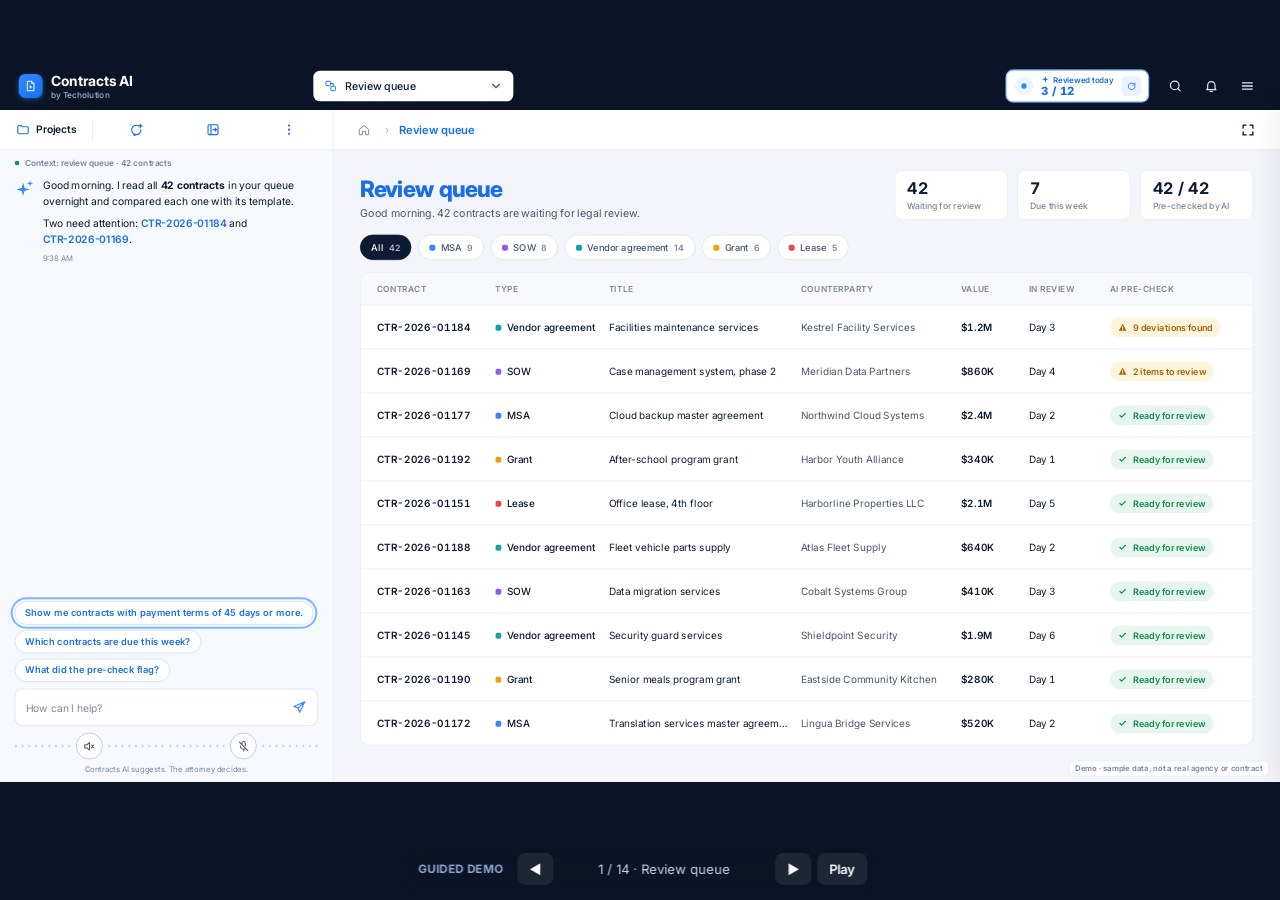
==== index.html @ 49165a81 "Contracts AI interactive demo Co-Authored-By: Claude Opus 5.5 <noreply@anthropic.com>" ====
<!doctype html>
<html lang="en">
<head>
<meta charset="utf-8">
<meta name="viewport" content="width=device-width, initial-scale=1">
<title>Contracts AI · Interactive demo</title>
<meta name="description" content="Interactive demo of Contracts AI by Techolution: an AI review assistant for contract and legal teams. Sample data only.">
<link rel="preconnect" href="https://fonts.googleapis.com">
<link rel="preconnect" href="https://fonts.gstatic.com" crossorigin>
<link href="https://fonts.googleapis.com/css2?family=Inter:wght@400;500;600;700;800&family=Source+Serif+4:ital,wght@0,400;0,600;0,700;1,400&family=JetBrains+Mono:wght@500;600&display=swap" rel="stylesheet">
<style>
:root{
  --stage:#0B1426;
  --bg:#F3F5FA; --surface:#FFFFFF; --line:#E3E7EF; --line2:#D7DCE6;
  --ink:#0E1A33; --ink2:#4A556B; --ink3:#7C879C;
  --blue:#3289FF; --blue-ink:#1A6FE8; --blue-soft:#EAF3FF; --blue-line:#BFDBFF;
  --ok:#138A4E; --ok-soft:#E6F6EE; --ok-line:#B7E4CA;
  --bad:#C81E2A; --bad-soft:#FDECEE; --bad-line:#F5C2C7;
  --warn:#A86200; --warn-soft:#FFF4DE;
  --hl:#FFE68A;
  --r:12px;
}
*{box-sizing:border-box;margin:0;padding:0}
html,body{height:100%}
body{background:var(--stage);font-family:Inter,system-ui,-apple-system,"Segoe UI",sans-serif;color:var(--ink);overflow:hidden;-webkit-font-smoothing:antialiased}
button{font:inherit;color:inherit;background:none;border:0;cursor:pointer}
input,textarea{font:inherit;color:inherit}
#stage{position:absolute;left:0;top:0;width:1920px;height:1080px;background:var(--bg);transform-origin:0 0;overflow:hidden}
.num{font-variant-numeric:tabular-nums}
[data-act],.clickable{cursor:pointer}

/* ---------- top bar (dark, Techolution navy) ---------- */
.topbar{height:72px;background:#0B1426;display:flex;align-items:center;padding:0 28px;gap:24px;position:relative;z-index:20;color:#fff}
.brand{display:flex;align-items:center;gap:12px}
.brand .name{font-weight:700;font-size:21px;letter-spacing:-.2px;color:#fff}
.brand .by{font-size:12.5px;color:#9FB3D1;font-weight:500;margin-top:1px}
.mark{width:36px;height:36px;border-radius:10px;background:linear-gradient(135deg,#3289FF 0%,#1A6FE8 100%);display:grid;place-items:center;flex:none;box-shadow:0 2px 8px rgba(50,137,255,.45)}
.mark svg{width:20px;height:20px}
.mode{position:absolute;left:470px;top:13px;height:46px;width:300px;background:#fff;border-radius:10px;display:flex;align-items:center;gap:12px;padding:0 16px;color:var(--ink);font-size:16px;font-weight:500;cursor:pointer}
.mode:hover{box-shadow:0 0 0 3px rgba(50,137,255,.35)}
.mode svg{width:20px;height:20px;color:var(--blue-ink)}
.mode .chev{margin-left:auto;color:var(--ink2)}
.tb-right{margin-left:auto;display:flex;align-items:center;gap:12px}
.usage{height:50px;border:2px solid rgba(50,137,255,.6);background:#fff;border-radius:12px;display:flex;align-items:center;gap:12px;padding:0 10px 0 12px;color:var(--ink);cursor:pointer;margin-right:6px}
.usage .ud{width:28px;height:28px;border-radius:50%;background:var(--blue-soft);display:grid;place-items:center}
.usage .ud i{width:8px;height:8px;border-radius:50%;background:var(--blue)}
.usage small{display:flex;align-items:center;gap:5px;font-size:12px;font-weight:600;color:var(--blue-ink)}
.usage small svg{width:12px;height:12px}
.usage b{font-size:17px;font-weight:800;color:var(--blue-ink);display:block;line-height:1.15}
.usage .rf{width:30px;height:30px;border-radius:8px;background:var(--blue-soft);display:grid;place-items:center;color:var(--blue-ink)}
.usage .rf svg{width:15px;height:15px}
.icon-btn{width:42px;height:42px;border-radius:10px;display:grid;place-items:center;color:#DCE6F5;position:relative}
.icon-btn:hover{background:rgba(255,255,255,.08)}
.icon-btn svg{width:22px;height:22px}
.icon-btn .dot{position:absolute;right:8px;top:7px;width:10px;height:10px;border-radius:50%;background:#FF5A5F;border:2px solid #0B1426;display:none}
.icon-btn.has .dot{display:block}

/* dropdowns */
.dd{color:var(--ink);position:absolute;top:66px;background:#fff;border:1px solid var(--line);border-radius:14px;box-shadow:0 18px 44px rgba(14,26,51,.16);padding:8px;display:none;z-index:40}
.dd.on{display:block}
.dd h6{font-size:12px;font-weight:700;color:var(--ink3);letter-spacing:.6px;text-transform:uppercase;padding:8px 12px 6px}
.dd .it{display:flex;gap:12px;align-items:flex-start;padding:10px 12px;border-radius:10px;font-size:14px;line-height:1.45;cursor:pointer}
.dd .it:hover{background:#F4F7FC}
.dd .it b{font-weight:600}
.dd .it small{display:block;color:var(--ink3);font-size:12.5px}
.dd .it .ic{width:30px;height:30px;border-radius:9px;display:grid;place-items:center;flex:none;background:var(--blue-soft);color:var(--blue-ink)}
.dd .it .ic.g{background:var(--ok-soft);color:var(--ok)}
.dd .it .ic.w{background:var(--warn-soft);color:var(--warn)}
.dd .it .ic svg{width:15px;height:15px}
#dd-search{right:170px;width:420px}
#dd-mode{left:470px;width:300px}
.dd .it.on{background:var(--blue-soft)}
#dd-search .sbox{height:42px;border:1.5px solid var(--blue);border-radius:10px;display:flex;align-items:center;gap:10px;padding:0 12px;margin:4px 4px 8px;box-shadow:0 0 0 4px rgba(50,137,255,.12)}
#dd-search input{border:0;outline:0;flex:1;font-size:14.5px}
#dd-bell{right:110px;width:400px}
#dd-user{right:24px;width:280px}
.dd .stat{display:flex;gap:10px;padding:6px 12px 12px}
.dd .stat div{flex:1;background:#F6F8FB;border-radius:10px;padding:10px}
.dd .stat b{display:block;font-size:20px}
.dd .stat span{font-size:12px;color:var(--ink3)}
.dd hr{border:0;border-top:1px solid var(--line);margin:6px 0}

.screen{position:absolute;left:500px;top:132px;width:1420px;height:948px;display:none}
.screen.on{display:block}

/* ---------- queue ---------- */
.q-wrap{padding:30px 40px}
.q-head{display:flex;align-items:flex-end;justify-content:space-between}
.q-head h1{font-size:34px;font-weight:800;letter-spacing:-.6px;color:var(--blue-ink)}
.q-head p{font-size:16px;color:var(--ink2);margin-top:6px}
.kpis{display:flex;gap:14px}
.kpi{background:var(--surface);border:1px solid var(--line);border-radius:var(--r);padding:12px 18px;min-width:170px}
.kpi b{display:block;font-size:24px;font-weight:700}
.kpi span{font-size:13px;color:var(--ink3);font-weight:500}
.ask{margin-top:24px;height:64px;background:var(--surface);border:1.5px solid var(--blue-line);border-radius:16px;display:flex;align-items:center;gap:14px;padding:0 10px 0 20px;box-shadow:0 6px 20px rgba(50,137,255,.10);cursor:text;position:relative}
.ask .ph{font-size:17px;color:var(--ink3);flex:1}
.ask .ph.typed{color:var(--ink)}
.ask .go{height:44px;padding:0 18px;border-radius:11px;background:var(--blue);color:#fff;font-weight:600;font-size:15px;display:flex;align-items:center;gap:8px}
.q-answer{position:absolute;left:0;right:0;top:72px;background:#fff;border:1px solid var(--line);border-radius:16px;box-shadow:0 22px 50px rgba(14,26,51,.16);padding:18px 22px;z-index:10;display:none;cursor:default}
.q-answer.on{display:block}
.q-answer .x{position:absolute;right:14px;top:12px;width:30px;height:30px;border-radius:8px;display:grid;place-items:center;color:var(--ink3)}
.q-answer .x:hover{background:#F1F4F9}
.q-answer p{font-size:15.5px;line-height:1.6;max-width:1500px}
.q-answer .lst{display:flex;gap:10px;margin-top:12px}
.chips{display:flex;gap:10px;margin-top:22px}
.chip{height:38px;padding:0 16px;border-radius:19px;border:1px solid var(--line2);background:var(--surface);font-size:14px;font-weight:500;color:var(--ink2);display:flex;align-items:center;gap:8px;cursor:pointer}
.chip:hover{border-color:#B9C3D4}
.chip b{font-weight:600;color:var(--ink3);font-size:13px}
.chip i{width:9px;height:9px;border-radius:3px;display:inline-block}
.chip.on{background:var(--ink);border-color:var(--ink);color:#fff}
.chip.on b{color:#AFC0DA}
.table{margin-top:18px;background:var(--surface);border:1px solid var(--line);border-radius:14px;overflow:hidden}
.tr{display:grid;grid-template-columns:180px 130px 1fr 210px 110px 120px 220px;align-items:center;padding:0 24px;height:66px;border-top:1px solid var(--line);font-size:15px}
.tr.th{height:48px;border-top:0;background:#F8F9FC;font-size:12.5px;font-weight:600;color:var(--ink3);text-transform:uppercase;letter-spacing:.6px}
.tr .id{font-weight:600}
.tr .muted{color:var(--ink2)}
.tr.row{cursor:pointer}
.tr.row:hover{background:#F7FAFF}
.tr.row.focus{background:#F2F7FF;box-shadow:inset 3px 0 0 var(--blue)}
.compact .tr:not(.th){height:56px}
.tr.row.donerow{background:#F3FBF6;box-shadow:inset 3px 0 0 var(--ok)}
.type{display:inline-flex;align-items:center;gap:8px;font-weight:500}
.type i{width:9px;height:9px;border-radius:3px;display:inline-block}
.pc{display:inline-flex;align-items:center;gap:8px;height:30px;padding:0 12px;border-radius:15px;font-size:13.5px;font-weight:600}
.pc.ok{background:var(--ok-soft);color:var(--ok)}
.pc.warn{background:var(--warn-soft);color:var(--warn)}
.pc.blue{background:var(--blue-soft);color:var(--blue-ink)}
.pc.grey{background:#EEF1F6;color:var(--ink2)}
.pc svg{width:14px;height:14px}
.done-banner{display:none;margin-top:20px;background:var(--ok-soft);border:1px solid var(--ok-line);border-radius:14px;padding:14px 18px;align-items:center;gap:14px;font-size:15.5px;color:#0D5C34}
.done-banner.on{display:flex}
.done-banner .ic{width:34px;height:34px;border-radius:50%;background:var(--ok);display:grid;place-items:center;color:#fff;flex:none}
.done-banner .ic svg{width:18px;height:18px}
.done-banner .btn{margin-left:auto}

/* ---------- generic buttons/pills ---------- */
.pill{height:28px;padding:0 12px;border-radius:14px;font-size:13px;font-weight:600;display:inline-flex;align-items:center;gap:7px;white-space:nowrap}
.pill.blue{background:var(--blue-soft);color:var(--blue-ink)}
.pill.grey{background:#EEF1F6;color:var(--ink2)}
.pill.warn{background:var(--warn-soft);color:var(--warn)}
.pill.ok{background:var(--ok-soft);color:var(--ok)}
.pill .dot{width:7px;height:7px;border-radius:50%;background:currentColor}
.btn{height:42px;padding:0 18px;border-radius:10px;font-size:14.5px;font-weight:600;display:inline-flex;align-items:center;gap:8px;white-space:nowrap}
.btn svg{width:15px;height:15px}
.btn.out{border:1px solid var(--line2);background:var(--surface)}
.btn.out:hover{border-color:#B9C3D4;background:#FAFBFD}
.btn.pri{background:var(--blue);color:#fff}
.btn.pri:hover{background:#2479EE}
.btn.okb{background:var(--ok);color:#fff}
.btn.sm{height:36px;font-size:13.5px;padding:0 14px}
.btn[disabled]{opacity:.55;cursor:default}
.btn.done[disabled]{opacity:1}

/* ---------- permit ---------- */
.p-head{height:104px;background:var(--surface);border-bottom:1px solid var(--line);padding:18px 32px 0;position:relative}
.crumb{font-size:13.5px;color:var(--ink3);font-weight:500}
.crumb a{color:var(--ink3);cursor:pointer;text-decoration:none}
.crumb a:hover{color:var(--blue-ink);text-decoration:underline}
.crumb b{color:var(--ink2);font-weight:600}
.p-title{display:flex;align-items:center;gap:16px;margin-top:8px}
.p-title h1{font-size:26px;font-weight:700;letter-spacing:-.3px}
.p-meta{display:flex;gap:28px;margin-top:10px;font-size:14px;color:var(--ink2)}
.p-meta b{color:var(--ink);font-weight:600}
.p-actions{position:absolute;right:32px;top:26px;display:flex;gap:10px}

.p-body{position:absolute;top:104px;left:0;right:0;bottom:0;padding:22px 32px 24px;display:flex;gap:22px}
.card{background:var(--surface);border:1px solid var(--line);border-radius:14px}
.work-l{flex:1;display:flex;flex-direction:column;overflow:hidden;position:relative;min-width:0}
.tabs{height:54px;display:flex;align-items:flex-end;gap:4px;padding:0 16px;border-bottom:1px solid var(--line)}
.tab{height:42px;padding:0 16px;display:flex;align-items:center;gap:8px;font-size:14px;font-weight:500;color:var(--ink2);border-radius:9px 9px 0 0;border:1px solid transparent;border-bottom:0;margin-bottom:-1px;cursor:pointer}
.tab:hover{color:var(--ink)}
.tab.on{background:var(--surface);border-color:var(--line);color:var(--ink);font-weight:600}
.tab .tag{font-size:12px;font-weight:700;color:var(--ink3)}
.tab .rev{font-size:11px;font-weight:700;color:var(--ok);background:var(--ok-soft);border-radius:6px;padding:2px 6px}
.tab.code{color:var(--blue-ink)}
.tab.code .bk{width:16px;height:16px}
.tab-tools{margin-left:auto;align-self:center;display:flex;gap:6px;color:var(--ink3);font-size:13px;font-weight:600;align-items:center}
.tab-tools .zm{border:1px solid var(--line);border-radius:8px;height:30px;display:inline-flex;align-items:center;overflow:hidden}
.tab-tools .zm button{height:30px;width:30px;color:var(--ink2);font-weight:700}
.tab-tools .zm button:hover{background:#F1F4F9}
.tab-tools .zm span{min-width:48px;text-align:center}
.tab-tools .fit{border:1px solid var(--line);border-radius:8px;height:30px;padding:0 10px;color:var(--ink2);font-weight:600}
.tab-tools .fit:hover{background:#F1F4F9}
.view{flex:1;display:none;flex-direction:column;min-height:0}
.view.on{display:flex}
.sheet{flex:1;min-height:0;padding:14px 16px 0;background:#F7F8FB}
.sheet .frame{width:100%;height:100%;background:#fff;border:1px solid var(--line);border-radius:8px;overflow:hidden}
.sheet svg{width:100%;height:100%;display:block;transition:transform .35s ease;transform-origin:50% 45%}
.sheet.only{padding-bottom:16px}
.sched{padding:14px 18px 16px}
.sched h3{font-size:13px;font-weight:700;color:var(--ink3);letter-spacing:.6px;text-transform:uppercase;margin-bottom:8px;display:flex;align-items:center;gap:10px}
.sched table{width:100%;border-collapse:collapse;font-size:14px}
.sched th{font-size:12px;color:var(--ink3);font-weight:600;text-align:left;padding:7px 10px;background:#F8F9FC;border-bottom:1px solid var(--line)}
.sched td{padding:8px 10px;border-bottom:1px solid var(--line)}
.sched tr.hl td{background:#FFF6CC}
.sched tr.hl td:first-child{box-shadow:inset 3px 0 0 #E0A800}
.sched tr.okrow td{background:#ECF8F1}
.sched tr.okrow td:first-child{box-shadow:inset 3px 0 0 var(--ok)}

/* code view */
.code-wrap{flex:1;display:flex;min-height:0;position:relative}
.toc{width:300px;border-right:1px solid var(--line);padding:18px 14px;background:#FAFBFD;overflow:hidden}
.toc .ch{font-size:12px;font-weight:700;color:var(--ink3);letter-spacing:.6px;text-transform:uppercase;padding:0 10px 10px}
.toc .bk-title{font-size:14px;font-weight:700;padding:0 10px 4px}
.toc .bk-sub{font-size:12.5px;color:var(--ink3);padding:0 10px 16px}
.toc a{display:block;font-size:13.5px;color:var(--ink2);padding:7px 10px;border-radius:8px;text-decoration:none;line-height:1.3;cursor:pointer}
.toc a:hover{background:#F1F4F9}
.toc a.on{background:var(--blue-soft);color:var(--blue-ink);font-weight:600}
.doc{flex:1;padding:24px 34px;overflow:hidden;position:relative}
.doc-inner{transition:transform .5s ease}
.sum{border:1px solid var(--blue-line);background:linear-gradient(180deg,#F3F8FF,#fff);border-radius:12px;padding:16px 18px;margin-bottom:22px;max-width:760px}
.sum h4{font-size:13px;font-weight:700;color:var(--blue-ink);display:flex;align-items:center;gap:8px;margin-bottom:6px;letter-spacing:.2px}
.sum p{font-size:15px;line-height:1.55;color:var(--ink)}
.doc .src{font-size:12.5px;color:var(--ink3);font-weight:600;letter-spacing:.4px;text-transform:uppercase}
.doc h2{font-size:21px;font-weight:700;margin:6px 0 14px;letter-spacing:-.2px}
.doc .sec{font-size:15.5px;line-height:1.7;color:#25304A;max-width:780px;margin-bottom:14px;border-radius:6px;transition:background .3s}
.doc .sec b{color:var(--ink)}
.doc .sec.soft{background:#FFF9DB;box-shadow:0 0 0 8px #FFF9DB}
.doc mark{background:var(--hl);color:inherit;padding:2px 3px;border-radius:3px;box-shadow:0 0 0 2px var(--hl)}
.doc .fade{position:absolute;left:0;right:0;bottom:0;height:110px;background:linear-gradient(180deg,rgba(255,255,255,0),#fff);pointer-events:none}
.match{display:flex;gap:28px;align-items:center;max-width:780px;margin:4px 0 18px;background:#fff;border:1px solid var(--blue-line);border-left:4px solid var(--blue);border-radius:12px;box-shadow:0 12px 30px rgba(14,26,51,.10);padding:14px 20px}
.m-score{width:300px;flex:none}
.match h5{font-size:13px;font-weight:700;color:var(--ink2);display:flex;align-items:center;gap:8px}
.match .score{font-size:40px;font-weight:800;letter-spacing:-1px;margin-top:6px;color:var(--ink)}
.match .score small{font-size:15px;font-weight:600;color:var(--ink3);letter-spacing:0;margin-left:6px}
.bar{height:8px;border-radius:4px;background:#EDF1F7;margin:6px 0 2px;overflow:hidden}
.bar i{display:block;height:100%;width:99%;background:linear-gradient(90deg,#3289FF,#5B6CFF);border-radius:4px}
.match dl{font-size:13.5px;line-height:1.5}
.match dt{color:var(--ink3);font-weight:500;font-size:12.5px}
.match dd{color:var(--ink);font-weight:600;margin-bottom:6px}

/* ---------- assistant panel ---------- */
.assist{width:660px;flex:none;display:flex;flex-direction:column;overflow:hidden}
.ai-h{height:66px;display:flex;align-items:center;gap:12px;padding:0 18px;border-bottom:1px solid var(--line)}
.ai-h .t{font-size:16.5px;font-weight:700}
.ai-h .s{font-size:12.5px;color:var(--ink3);font-weight:500}
.ctx{margin-left:auto;height:30px;padding:0 12px;border-radius:15px;background:#F1F4F9;font-size:13px;font-weight:600;color:var(--ink2);display:flex;align-items:center;gap:7px}
.msgs{flex:1;overflow-y:auto;overflow-x:hidden;padding:20px 22px 10px;position:relative;scrollbar-width:thin}
.msg{display:flex;gap:12px;margin-bottom:18px}
.msg .av{width:30px;height:30px;border-radius:9px;flex:none;background:linear-gradient(135deg,#3289FF,#5B6CFF);display:grid;place-items:center;margin-top:2px}
.msg .av svg{width:17px;height:17px}
.msg .body{flex:1;min-width:0;font-size:15.5px;line-height:1.6}
.msg .body p+p{margin-top:8px}
.msg .body ul{margin:8px 0 0 20px}
.msg .body li{margin-bottom:4px}
.msg.user{justify-content:flex-end}
.bubble{max-width:470px;background:#EEF2F8;border-radius:16px 16px 4px 16px;padding:12px 16px;font-size:15.5px;line-height:1.5}
.time{font-size:11.5px;color:var(--ink3);margin-top:6px}
.msg.user .time{text-align:right}
.divider{display:flex;align-items:center;gap:12px;color:var(--ink3);font-size:12.5px;font-weight:600;margin:6px 0 18px}
.divider:before,.divider:after{content:"";flex:1;border-top:1px dashed var(--line2)}
.starters{display:flex;flex-wrap:wrap;gap:8px;margin-top:12px}
.starters span{border:1px solid var(--line2);border-radius:16px;padding:6px 12px;font-size:13.5px;color:var(--ink2);font-weight:500;cursor:pointer}
.starters span:hover{border-color:var(--blue-line);color:var(--blue-ink);background:#F7FAFF}

.work{border:1px solid var(--line);border-radius:12px;padding:12px 16px;background:#FAFBFD}
.work-h{display:flex;align-items:center;gap:8px;font-size:14px;font-weight:700;color:var(--ink2)}
.work-h svg{width:15px;height:15px;color:var(--blue)}
.work-h .wt{margin-left:auto;font-weight:500;color:var(--ink3);font-size:12.5px}
.work ol{list-style:none;margin-top:10px}
.work li{display:flex;align-items:center;gap:10px;font-size:14.5px;color:var(--ink2);padding:5px 0}
.work li b{color:var(--ink);font-weight:600}
.st{width:20px;height:20px;border-radius:50%;flex:none;display:grid;place-items:center}
.st.pend{border:2px solid #CBD3E1;border-top-color:var(--blue);animation:spin .8s linear infinite}
.st.done{background:var(--ok);color:#fff}
.st.done svg{width:12px;height:12px}
.st.wait{border:2px solid #E1E6EF}
@keyframes spin{to{transform:rotate(360deg)}}
.typing{display:inline-flex;gap:5px;padding:8px 0}
.typing i{width:7px;height:7px;border-radius:50%;background:#AEB8CA;animation:bob 1s infinite}
.typing i:nth-child(2){animation-delay:.15s}.typing i:nth-child(3){animation-delay:.3s}
@keyframes bob{0%,60%,100%{transform:none;opacity:.6}30%{transform:translateY(-5px);opacity:1}}

.lead b{font-weight:700}
.checks{width:100%;border-collapse:separate;border-spacing:0;margin:12px 0 10px;border:1px solid var(--line);border-radius:12px;overflow:hidden;font-size:14.5px}
.checks th{font-size:12px;font-weight:600;color:var(--ink3);text-align:left;padding:8px 12px;background:#F8F9FC;text-transform:uppercase;letter-spacing:.5px}
.checks td{padding:9px 12px;border-top:1px solid var(--line)}
.checks td:last-child,.checks th:last-child{text-align:right;width:44px}
.checks tr.fail td{background:var(--bad-soft)}
.checks tr.fail td:nth-child(2){color:var(--bad);font-weight:700}
.checks tr.pass td{background:#EEF9F3}
.checks tr.pass td:nth-child(2){color:var(--ok);font-weight:700}
.ck{display:inline-grid;place-items:center;width:22px;height:22px;border-radius:50%}
.ck.ok{background:var(--ok-soft);color:var(--ok)}
.ck.no{background:var(--bad);color:#fff}
.ck svg{width:12px;height:12px}
.source{display:inline-flex;align-items:center;gap:6px;color:var(--blue-ink);font-weight:600;font-size:14.5px;cursor:pointer}
.source svg{width:14px;height:14px;transition:transform .25s}
.source.open svg{transform:rotate(180deg)}
.xp{display:none;margin-top:12px}
.xp.on{display:block}
.rcard{border:1px solid var(--line);border-radius:14px;padding:16px 18px;background:#fff;box-shadow:0 4px 14px rgba(14,26,51,.05)}
.rcard .rh{display:flex;align-items:center;gap:10px}
.rcard .rh .bulb{width:32px;height:32px;border-radius:9px;background:#FFF6D6;display:grid;place-items:center}
.rcard .rh .bulb svg{width:19px;height:19px}
.rcard .rh b{font-size:15.5px;display:block}
.rcard .rh small{font-size:12.5px;color:var(--ink3)}
.rcard ol{margin:12px 0 0 0;padding-left:20px;font-size:14.5px;line-height:1.6;color:#25304A}
.rcard ol li{margin-bottom:7px;padding-left:2px}
.lnk{color:var(--blue-ink);font-weight:600;cursor:pointer;white-space:nowrap}
.lnk:hover{text-decoration:underline}
.lnk svg{width:12px;height:12px;vertical-align:-1px;margin-left:2px}
.rfoot{display:flex;align-items:center;justify-content:space-between;margin-top:10px;padding-top:12px;border-top:1px solid var(--line)}
.badge{display:inline-flex;align-items:center;gap:7px;font-size:12.5px;font-weight:600;color:var(--ink2);background:#F1F4F9;border-radius:8px;padding:5px 10px}
.badge svg{width:14px;height:14px}
.strength{display:inline-flex;align-items:center;gap:7px;font-size:12.5px;font-weight:700;color:var(--ok);background:var(--ok-soft);border-radius:14px;padding:5px 11px}
.gap{margin-top:12px;border:1px solid var(--bad-line);background:var(--bad-soft);border-radius:14px;padding:14px 18px}
.gap .gh{display:flex;align-items:center;gap:10px;font-size:15px;font-weight:700;color:var(--bad)}
.gap p{font-size:14.5px;line-height:1.6;color:#4A1D22;margin-top:6px}
.gap .gfix{display:flex;gap:12px;margin-top:10px;font-size:13.5px;font-weight:600;flex-wrap:wrap}
.gap .gfix span{background:#fff;border:1px solid var(--bad-line);border-radius:8px;padding:5px 10px;color:#7A2730;cursor:pointer}
.gap .gfix span:hover{border-color:#E28F98}
.allok{margin-top:12px;border:1px solid var(--ok-line);background:var(--ok-soft);border-radius:14px;padding:14px 18px}
.allok .gh{display:flex;align-items:center;gap:10px;font-size:15px;font-weight:700;color:var(--ok)}
.allok p{font-size:14.5px;line-height:1.6;color:#0D4A2A;margin-top:6px}
.mini{width:100%;border-collapse:collapse;font-size:14px;margin-top:10px}
.mini th{text-align:left;font-size:12px;color:var(--ink3);font-weight:600;padding:6px 10px;background:#F8F9FC;border-bottom:1px solid var(--line)}
.mini td{padding:7px 10px;border-bottom:1px solid var(--line)}
.mini td.r,.mini th.r{text-align:right}

.next h6{font-size:13px;font-weight:700;color:var(--ink3);letter-spacing:.5px;text-transform:uppercase;margin-bottom:10px}
.nchips{display:flex;flex-wrap:wrap;gap:9px}
.nchip{border:1.5px solid var(--blue-line);color:var(--blue-ink);background:#fff;border-radius:20px;padding:8px 15px;font-size:14.5px;font-weight:600;display:inline-flex;align-items:center;gap:7px;cursor:pointer}
.nchip:hover{background:#F4F8FF}
.nchip.picked{background:var(--blue);border-color:var(--blue);color:#fff}
.nchip.dim{opacity:.45}
.nchip.go{background:var(--blue);border-color:var(--blue);color:#fff}
.nchip.go.okc{background:var(--ok);border-color:var(--ok)}
.nchip svg{width:14px;height:14px}

.notice{border:1px solid var(--line);border-radius:14px;overflow:hidden;margin-top:10px;box-shadow:0 4px 14px rgba(14,26,51,.05)}
.notice .nh{display:flex;align-items:center;gap:10px;padding:12px 16px;background:#F8F9FC;border-bottom:1px solid var(--line);font-size:14.5px;font-weight:700}
.notice .nh .pill{margin-left:auto;height:24px;font-size:12px}
.notice .nb{padding:14px 16px;font-size:14.5px;line-height:1.6;color:#25304A}
.notice .nb .it{font-weight:700;color:var(--ink);margin-bottom:4px}
.notice .nb [contenteditable=true]{outline:2px solid var(--blue-line);border-radius:6px;padding:4px 6px;background:#FBFDFF}
.notice .nf{display:flex;gap:10px;justify-content:flex-end;padding:0 16px 14px;align-items:center}
.notice .nf .ed{margin-right:auto;font-size:12.5px;color:var(--ink3);font-weight:600}
.notice .btn{height:38px;font-size:14px}
.btn.done{background:var(--ok)}
.sysc{border:1px solid var(--blue-line);background:#F5F9FF;border-radius:14px;padding:14px 16px}
.sysc .sh{font-size:15px;font-weight:700;display:flex;align-items:center;gap:8px}
.sysc .sh svg{width:16px;height:16px;color:var(--blue)}
.sysc p{font-size:14.5px;line-height:1.55;color:#25304A;margin-top:4px}
.sysc .sb{display:flex;gap:10px;margin-top:12px}
.permitc{border:1px solid var(--ok-line);border-radius:14px;overflow:hidden;margin-top:10px}
.permitc .ph{background:var(--ok);color:#fff;padding:12px 16px;font-weight:700;font-size:15px;display:flex;align-items:center;gap:8px}
.permitc .ph svg{width:16px;height:16px}
.permitc .pb{padding:12px 16px;display:grid;grid-template-columns:1fr 1fr;gap:8px 18px;font-size:14px}
.permitc .pb span{color:var(--ink3);font-size:12.5px;display:block}
.permitc .pb b{font-weight:600}
.permitc .pf{display:flex;gap:10px;padding:0 16px 14px}

.composer{border-top:1px solid var(--line);padding:14px 18px 16px}
.cbox{min-height:58px;border:1.5px solid var(--line2);border-radius:14px;display:flex;align-items:center;gap:10px;padding:8px 8px 8px 16px;background:#fff}
.cbox.focus,.cbox:focus-within{border-color:var(--blue);box-shadow:0 0 0 4px rgba(50,137,255,.12)}
#cin{flex:1;border:0;outline:0;font-size:15.5px;line-height:1.45;background:transparent;min-width:0;resize:none;overflow:hidden;padding:8px 0;height:38px;max-height:132px;display:block;font-family:inherit}
#cin::placeholder{color:var(--ink3)}
.send{width:42px;height:42px;border-radius:11px;background:var(--blue);display:grid;place-items:center;flex:none}
.send:hover{background:#2479EE}
.send svg{width:18px;height:18px}
.cnote{font-size:11.5px;color:var(--ink3);margin-top:8px;text-align:center}

/* drawer */
.drawer{position:absolute;top:72px;right:0;bottom:0;width:520px;background:#fff;border-left:1px solid var(--line);box-shadow:-20px 0 50px rgba(14,26,51,.12);transform:translateX(105%);transition:transform .35s cubic-bezier(.2,.7,.2,1);z-index:30;padding:26px 28px;display:flex;flex-direction:column}
.drawer.on{transform:none}
.drawer .dx{position:absolute;right:18px;top:18px;width:36px;height:36px;border-radius:10px;display:grid;place-items:center;color:var(--ink3)}
.drawer .dx svg{width:18px;height:18px}
.drawer .dx:hover{background:#F1F4F9}
.drawer .did{font-size:13px;font-weight:700;color:var(--ink3);letter-spacing:.4px}
.drawer h2{font-size:23px;font-weight:700;margin:6px 0 10px;letter-spacing:-.3px;padding-right:40px}
.drawer dl{display:grid;grid-template-columns:130px 1fr;gap:10px 14px;font-size:14.5px;margin:16px 0}
.drawer dt{color:var(--ink3)}
.drawer dd{font-weight:600}
.drawer .aisum{border:1px solid var(--blue-line);background:#F5F9FF;border-radius:12px;padding:14px 16px;font-size:14.5px;line-height:1.6}
.drawer .aisum h4{font-size:13px;color:var(--blue-ink);display:flex;gap:8px;align-items:center;margin-bottom:4px}
.drawer .aisum h4 svg{width:14px;height:14px}
.drawer .dfoot{margin-top:auto;display:flex;gap:10px}
.scrim{position:absolute;left:0;right:0;top:72px;bottom:0;background:rgba(11,20,38,.18);opacity:0;pointer-events:none;transition:opacity .3s;z-index:25}
.scrim.on{opacity:1;pointer-events:auto}

/* modal */
.modal-bg{position:absolute;inset:0;background:rgba(11,20,38,.42);display:none;place-items:center;z-index:60}
.modal-bg.on{display:grid}
.modal{width:620px;background:#fff;border-radius:18px;box-shadow:0 30px 80px rgba(0,0,0,.3);overflow:hidden}
.modal .mh{padding:22px 26px 6px;display:flex;align-items:center;gap:12px}
.modal .mh .ic{width:40px;height:40px;border-radius:12px;display:grid;place-items:center;flex:none}
.modal .mh .ic svg{width:20px;height:20px}
.modal .mh h3{font-size:20px;font-weight:700;letter-spacing:-.2px}
.modal .mb{padding:10px 26px 6px;font-size:15px;line-height:1.6;color:#25304A}
.modal .rows{border:1px solid var(--line);border-radius:12px;margin:12px 0;overflow:hidden}
.modal .rows div{display:flex;justify-content:space-between;padding:11px 16px;border-top:1px solid var(--line);font-size:14.5px}
.modal .rows div:first-child{border-top:0}
.modal .rows b{font-weight:600}
.modal textarea{width:100%;border:1px solid var(--line2);border-radius:10px;padding:10px 12px;font-size:14px;line-height:1.5;resize:none;height:74px;outline:none}
.modal textarea:focus{border-color:var(--blue)}
.modal label{font-size:12.5px;font-weight:600;color:var(--ink3);display:block;margin:6px 0 6px}
.modal .mf{display:flex;justify-content:flex-end;gap:10px;padding:16px 26px 22px}
.modal.cert{width:760px}
.cert .cb{padding:26px 34px 10px}
.cert .ct{display:flex;justify-content:space-between;align-items:flex-start;border-bottom:2px solid var(--ink);padding-bottom:14px}
.cert .ct h2{font-size:26px;font-weight:800;letter-spacing:-.4px}
.cert .ct small{display:block;color:var(--ink3);font-size:13px;font-weight:600;margin-top:2px}
.cert .grid{display:grid;grid-template-columns:1fr 1fr;gap:14px 30px;margin-top:18px;font-size:14.5px}
.cert .grid span{display:block;font-size:12px;color:var(--ink3);font-weight:600;text-transform:uppercase;letter-spacing:.5px}
.cert .grid b{font-weight:600}
.cert .cond{margin-top:18px;background:#F8F9FC;border-radius:12px;padding:12px 16px;font-size:14px;line-height:1.6}
.cert .seal{width:92px;height:92px;border-radius:50%;border:3px solid var(--ok);color:var(--ok);display:grid;place-items:center;text-align:center;font-size:11px;font-weight:800;letter-spacing:.6px;transform:rotate(-8deg);line-height:1.3}

/* other screens */
.pg{padding:30px 40px}
.pg h1{font-size:34px;font-weight:800;letter-spacing:-.6px;color:var(--blue-ink)}
.pg .sub{font-size:16px;color:var(--ink2);margin-top:6px}
.seg{display:inline-flex;background:#E9EDF4;border-radius:11px;padding:4px;gap:4px}
.seg button{height:34px;padding:0 14px;border-radius:8px;font-size:14px;font-weight:600;color:var(--ink2)}
.seg button.on{background:#fff;color:var(--ink);box-shadow:0 1px 3px rgba(14,26,51,.12)}
.dgrid{display:grid;grid-template-columns:repeat(4,1fr);gap:18px;margin-top:22px}
.dk{background:#fff;border:1px solid var(--line);border-radius:14px;padding:20px 22px}
.dk span{font-size:13.5px;color:var(--ink3);font-weight:600}
.dk b{display:block;font-size:34px;font-weight:800;letter-spacing:-.8px;margin-top:6px}
.dk small{font-size:13px;color:var(--ok);font-weight:600}
.dpanels{display:grid;grid-template-columns:1.6fr 1fr;gap:18px;margin-top:18px}
.dp{background:#fff;border:1px solid var(--line);border-radius:14px;padding:20px 22px;height:560px;position:relative}
.dp h3{font-size:16px;font-weight:700}
.dp .h3s{font-size:13px;color:var(--ink3);margin-top:2px}
.typebar{display:flex;align-items:center;gap:12px;margin-top:18px;font-size:14.5px}
.typebar .tn{width:120px;font-weight:500}
.typebar .tb{flex:1;height:12px;border-radius:6px;background:#EEF1F6;overflow:hidden}
.typebar .tb i{display:block;height:100%;border-radius:6px}
.typebar .tv{width:40px;text-align:right;font-weight:600}
.demo-note{margin-top:14px;font-size:12.5px;color:var(--ink3);font-weight:500}
.maparea{position:absolute;left:40px;right:40px;top:120px;bottom:30px;background:#fff;border:1px solid var(--line);border-radius:16px;overflow:hidden}
.maparea > svg{width:100%;height:100%;display:block}
.pin{cursor:pointer}
.mpop{position:absolute;width:340px;background:#fff;border:1px solid var(--line);border-radius:14px;box-shadow:0 18px 44px rgba(14,26,51,.18);padding:16px 18px;display:none;z-index:5}
.mpop.on{display:block}
.mpop h4{font-size:16px;font-weight:700;margin:4px 0 6px}
.mpop p{font-size:13.5px;color:var(--ink2);line-height:1.5}
.mpop .btn{margin-top:12px}
.legend{position:absolute;left:58px;top:136px;display:flex;gap:8px;z-index:4}
.codes{display:grid;grid-template-columns:520px 1fr;gap:20px;margin-top:22px}
.clist{background:#fff;border:1px solid var(--line);border-radius:14px;padding:8px}
.clist .ci{padding:14px 16px;border-radius:10px;cursor:pointer;display:flex;gap:14px;align-items:center}
.clist .ci:hover{background:#F6F9FE}
.clist .ci.on{background:var(--blue-soft)}
.clist .ci .bk{width:40px;height:40px;border-radius:10px;background:#EEF3FB;display:grid;place-items:center;color:var(--blue-ink);flex:none}
.clist .ci .bk svg{width:19px;height:19px}
.clist .ci b{font-size:15px;display:block}
.clist .ci small{font-size:13px;color:var(--ink3)}
.cdetail{background:#fff;border:1px solid var(--line);border-radius:14px;padding:26px 30px;min-height:560px}
.cdetail h2{font-size:23px;font-weight:700;letter-spacing:-.3px;margin-top:4px}
.cdetail p{font-size:15px;line-height:1.6;color:#25304A;margin-top:10px;max-width:900px}
.cdetail .secs{margin-top:18px;display:grid;grid-template-columns:1fr 1fr;gap:8px 20px;max-width:900px}
.cdetail .secs div{font-size:14px;padding:9px 12px;border:1px solid var(--line);border-radius:10px;color:var(--ink2)}
.apptabs{display:flex;gap:8px;margin-top:22px}

.toast{position:absolute;left:50%;bottom:40px;transform:translate(-50%,20px);opacity:0;background:var(--ink);color:#fff;border-radius:12px;padding:14px 20px;font-size:15px;font-weight:600;display:flex;align-items:center;gap:10px;transition:all .35s ease;box-shadow:0 14px 30px rgba(0,0,0,.25);z-index:70;pointer-events:none}
.toast.on{opacity:1;transform:translate(-50%,0)}
.toast i{width:22px;height:22px;border-radius:50%;background:var(--ok);display:grid;place-items:center}
.toast i svg{width:13px;height:13px;color:#fff}

.rise{animation:rise .45s cubic-bezier(.2,.7,.2,1) both}
@keyframes rise{from{opacity:0;transform:translateY(10px)}to{opacity:1;transform:none}}
.instant .rise{animation:none}

/* guided hint on the next step */
.hint{outline:3px solid rgba(50,137,255,.6);outline-offset:3px;animation:hint 1.6s ease-in-out infinite}
@keyframes hint{50%{outline-color:rgba(50,137,255,.15);outline-offset:6px}}
.clean .hint{outline:0;animation:none}

#cursor{position:absolute;left:0;top:0;width:26px;height:26px;pointer-events:none;z-index:80;opacity:0;transition:opacity .2s}
#cursor.on{opacity:1}
.demo-badge{position:absolute;right:16px;bottom:8px;font-size:11.5px;font-weight:600;color:var(--ink3);background:rgba(255,255,255,.9);border:1px solid var(--line);border-radius:8px;padding:4px 9px;z-index:15;pointer-events:none}
.clean .demo-badge{display:none}

#hud{position:fixed;left:50%;transform:translateX(-50%);bottom:9px;display:flex;gap:6px;align-items:center;background:rgba(11,20,38,.9);color:#fff;border-radius:12px;padding:6px;font-size:13px;z-index:100;backdrop-filter:blur(6px)}
#hud button{color:#fff;height:32px;padding:0 12px;border-radius:8px;background:rgba(255,255,255,.08);font-weight:600}
#hud button:hover{background:rgba(255,255,255,.18)}
#hud .lbl{padding:0 10px;min-width:210px;text-align:center;color:#C9D6EE}
#hud .tt{padding:0 8px 0 6px;color:#8EA6CF;font-weight:700;letter-spacing:.4px;font-size:11.5px;text-transform:uppercase}
.clean #hud{display:none}

/* ---------- AppMod-style shell: breadcrumb bar + left chat column ---------- */
.crumbbar{position:absolute;left:500px;top:72px;width:1420px;height:60px;background:#fff;border-bottom:1px solid var(--line);display:flex;align-items:center;gap:12px;padding:0 28px;z-index:11;font-size:17px}
.cb-home{width:36px;height:36px;border-radius:8px;display:grid;place-items:center;color:var(--ink3)}
.cb-home:hover,.cb-fs:hover{background:#F1F4F9}
.cb-home svg{width:20px;height:20px}
.cb-sep{color:#AEB8CA;margin:0 2px}
.cb-l{color:var(--blue-ink);font-weight:600;cursor:pointer;text-decoration:none}
.cb-l:hover{text-decoration:underline}
.cb-cur{color:var(--ink);font-weight:600}
.cb-fs{margin-left:auto;width:40px;height:40px;border-radius:8px;display:grid;place-items:center;color:var(--ink)}
.cb-fs svg{width:22px;height:22px}
.chatcol{position:absolute;left:0;top:72px;bottom:0;width:500px;background:#F6F9FD;border-right:1px solid var(--line);display:flex;flex-direction:column;z-index:12}
.ch-h{height:60px;flex:none;background:#fff;border-bottom:1px solid var(--line);display:flex;align-items:center;padding:0 10px;gap:4px}
.ch-proj{display:flex;align-items:center;gap:9px;height:42px;padding:0 14px;border-radius:9px;font-size:15.5px;font-weight:600;color:var(--ink)}
.ch-proj svg,.ch-ic svg{width:21px;height:21px;color:var(--blue-ink)}
.ch-proj:hover,.ch-ic:hover{background:#F1F5FB}
.ch-sep{width:1px;height:32px;background:var(--line);margin:0 6px}
.ch-ic{flex:1;height:42px;border-radius:9px;display:grid;place-items:center}
.ch-ctx{display:flex;align-items:center;gap:8px;padding:12px 22px 0;font-size:12.5px;font-weight:600;color:var(--ink3)}
.ch-ctx .dot{width:7px;height:7px;border-radius:50%;background:var(--ok)}
.chatcol .msgs{padding:14px 22px 8px;overflow-anchor:none} /* the thread scrolls only where we send it (no browser scroll anchoring while cards grow open) */
.chatcol .dd{top:56px}
#dd-proj{left:10px;width:360px}
#dd-more{right:10px;width:280px}
.msg .av{width:30px;height:30px;background:none;box-shadow:none;border-radius:0}
.msg .av svg{width:28px;height:28px}
.bubble{background:#E4EDFA}
.sugg{padding:2px 22px 10px;display:flex;flex-direction:column;align-items:flex-start;gap:8px}
.sugg:empty{display:none}
.sg{border:1.5px solid var(--blue-line);color:var(--blue-ink);background:#fff;border-radius:18px;padding:7px 15px;font-size:14px;font-weight:600;cursor:pointer;line-height:1.35;max-width:100%}
.sg:hover{background:#F2F7FF;border-color:#9CC7FF}
.chatcol .composer{border-top:0;padding:0 22px 12px}
.chatcol .cbox{min-height:56px;border-radius:12px;padding:6px 6px 6px 16px;align-items:flex-end}
.chatcol .send{background:none;width:42px;height:42px;border-radius:10px}
.chatcol .send:hover{background:var(--blue-soft)}
.chatcol .send svg{width:22px;height:22px;color:var(--blue)}
.voice{display:flex;align-items:center;gap:8px;margin-top:10px}
.vd{flex:1;height:4px;background-image:radial-gradient(circle,#C2CBD9 1.3px,transparent 1.7px);background-size:10px 4px;background-repeat:repeat-x;background-position:center}
.vbtn{width:40px;height:40px;border-radius:50%;border:1.5px solid #AEB8CA;display:grid;place-items:center;color:var(--ink2);flex:none;background:#fff}
.vbtn svg{width:19px;height:19px}
.vbtn:hover{border-color:var(--blue);color:var(--blue-ink)}
.vbtn.on{border-color:var(--blue);color:#fff;background:var(--blue);box-shadow:0 0 0 6px rgba(50,137,255,.16)}
.chat-fab{position:absolute;left:24px;bottom:24px;width:66px;height:66px;border-radius:50%;background:#fff;border:1px solid var(--line);box-shadow:0 10px 30px rgba(14,26,51,.18);display:none;place-items:center;z-index:13}
.chat-fab svg{width:36px;height:36px}
.tr{column-gap:18px}
.tr > div{min-width:0;overflow:hidden;text-overflow:ellipsis;white-space:nowrap}
.chatcol .checks{font-size:13.5px}
.chatcol .checks td{padding:8px 10px}
.chatcol .checks th{padding:7px 10px;font-size:11px}
.chatcol{transition:width .55s cubic-bezier(.2,.7,.2,1)}
.screen,.crumbbar{transition:left .55s cubic-bezier(.2,.7,.2,1),width .55s cubic-bezier(.2,.7,.2,1)}
.instant *,.instant{transition:none!important}
.chat-wide .chatcol{width:920px}
.chat-wide .screen,.chat-wide .crumbbar{left:920px;width:1000px}
.chat-wide .p-title h1{font-size:19px}
.chat-wide .p-actions,.chat-wide .p-meta,.chat-wide #day-pill{display:none}
.chat-wide .tab{padding:0 10px;font-size:13px}
.chat-wide .tab .tag{display:none}
.chat-wide .tab-tools{display:none}
/* document viewer (permit application, source pages) */
.docbar{height:46px;display:flex;align-items:center;gap:10px;padding:0 18px;border-bottom:1px solid var(--line);font-size:13.5px;color:var(--ink2);background:#FAFBFD}
.docbar .fi{width:26px;height:26px;border-radius:7px;background:#FDECEE;color:#C81E2A;display:grid;place-items:center;font-size:9.5px;font-weight:800}
.docbar b{color:var(--ink);font-weight:600}
.docbar .sp{margin-left:auto}
.docbar button{height:30px;padding:0 10px;border:1px solid var(--line);border-radius:8px;font-size:12.5px;font-weight:600;color:var(--ink2);background:#fff}
.docbar button:hover{background:#F1F4F9}
.pdfbg{flex:1;min-height:0;background:#E6EAF0;overflow:hidden;padding:22px 0;display:flex;justify-content:center}
.paper{width:900px;background:#fff;box-shadow:0 10px 30px rgba(14,26,51,.18);padding:34px 44px;position:relative;overflow:hidden;font-size:13.5px;color:#1C2433}
.form h2{font-size:22px;font-weight:800;letter-spacing:.02em;margin:0}
.form .fsub{font-size:12.5px;color:#5A6478;margin-top:2px}
.form .fhead{display:flex;justify-content:space-between;align-items:flex-start;border-bottom:2.5px solid #1C2433;padding-bottom:12px;margin-bottom:12px}
.form .fbox{border:1.5px solid #1C2433;padding:6px 10px;font-size:11.5px;min-width:230px}
.form .fbox div{display:flex;justify-content:space-between;gap:10px}
.form .fsec{font-size:11px;font-weight:800;letter-spacing:.08em;background:#1C2433;color:#fff;padding:3px 8px;margin:10px 0 6px;display:inline-block}
.form .frow{display:grid;grid-template-columns:repeat(3,1fr);gap:4px 18px}
.form .ff{border-bottom:1px solid #9AA3B2;padding:2px 0 3px}
.form .ff small{display:block;font-size:10px;color:#6B7487;text-transform:uppercase;letter-spacing:.05em}
.form .ff span{font-family:"JetBrains Mono",ui-monospace,monospace;font-size:12.5px;color:#14306B}
.form .ff.wide{grid-column:span 3}
.form .ff.two{grid-column:span 2}
.form .cbx{display:flex;gap:16px;flex-wrap:wrap;font-size:12.5px;margin:2px 0 4px}
.form .cbx i{display:inline-grid;place-items:center;width:13px;height:13px;border:1.4px solid #1C2433;margin-right:5px;vertical-align:-2px;font-style:normal;font-size:10px;font-weight:800;color:#14306B}
.form .att{font-size:12.5px;line-height:1.75}
.form .att i{font-style:normal;color:#138A4E;font-weight:800;margin-right:6px}
.form .sig{display:flex;gap:30px;margin-top:12px;font-size:11px;color:#6B7487}
.form .sig div{flex:1;border-top:1px solid #1C2433;padding-top:3px}
.form .sig b{font-family:"Source Serif 4",Georgia,serif;font-style:italic;font-size:17px;color:#14306B;font-weight:400;display:block;margin-bottom:-2px}
.appstamp{position:absolute;right:56px;top:118px;transform:rotate(-9deg);border:3px solid #D9861C;color:#D9861C;border-radius:8px;padding:4px 14px;font-weight:800;font-size:18px;letter-spacing:.08em;opacity:.9;text-align:center;line-height:1.1}
.appstamp small{display:block;font-size:10px;letter-spacing:.06em}
.appstamp.ok{border-color:#138A4E;color:#138A4E}
.appstamp.blue{border-color:#1A6FE8;color:#1A6FE8}
/* the code book as a real page */
.doc{background:#E6EAF0;padding:22px 26px}
.doc-inner{background:#fff;max-width:880px;margin:0 auto;padding:34px 50px 40px;box-shadow:0 10px 30px rgba(14,26,51,.18);font-family:"Source Serif 4",Georgia,"Times New Roman",serif}
.doc .sum,.doc .match{display:none}
.ctab{width:100%;border-collapse:collapse;font-family:inherit;font-size:14px;color:#1C2433;margin-bottom:6px}
.ctab th{font-family:Inter,system-ui,sans-serif;font-size:11px;letter-spacing:.04em;text-transform:uppercase;text-align:left;border-top:2px solid #1C2433;border-bottom:1px solid #1C2433;padding:6px 8px;color:#1C2433}
.ctab td{border-bottom:1px solid #C9D1DE;padding:7px 8px;vertical-align:top;line-height:1.45}
.ctab tr.soft td,.ctab tr.soft{background:#FFF9DB}
.gtab{width:100%;border-collapse:collapse;font-size:12.5px;margin-top:6px}
.gtab td,.gtab th{border-bottom:1px solid #D7DCE6;padding:4px 6px;text-align:left;vertical-align:top}
.gtab th{font-family:Inter,sans-serif;font-size:9.5px;letter-spacing:.04em}
.doc .runhead{display:flex;justify-content:space-between;font-family:Inter,system-ui,sans-serif;font-size:10.5px;letter-spacing:.08em;color:#6B7487;border-bottom:1px solid #C9D1DE;padding-bottom:6px;margin-bottom:16px;font-weight:600}
.doc .src{font-family:inherit;letter-spacing:.04em;color:#1C2433;font-weight:700;font-size:13px}
.doc h2{font-family:inherit;font-size:20px;text-transform:uppercase;letter-spacing:.03em}
.doc .sec{font-family:inherit;font-size:15.5px;text-align:justify;color:#1C2433}
/* watch me work, decision steps */
.work li{flex-wrap:wrap;cursor:pointer}
.work li > span:nth-child(2){flex:1;min-width:0}
.work li .chev{flex:none}
.work li .chev{margin-left:auto;color:var(--ink3);transition:transform .2s}
.work li .chev svg{width:14px;height:14px}
.work li.open .chev{transform:rotate(180deg)}
.work li .wd{display:none;flex-basis:100%;margin:6px 0 2px 30px;font-size:13px;color:var(--ink2);background:#fff;border:1px solid var(--line);border-radius:8px;padding:8px 10px;line-height:1.5}
.work li.open .wd{display:block}
.work-h .cdtag{font-size:11.5px;font-weight:700;color:var(--blue-ink);background:var(--blue-soft);border-radius:6px;padding:2px 8px;letter-spacing:.02em}
/* answer + cognitive decisioning card */
ol.ans{margin:8px 0 0;padding-left:22px}
ol.ans > li{margin-bottom:10px}
.cdcard{border:1.5px solid var(--blue-line);border-radius:14px;overflow:hidden;background:#fff;box-shadow:0 6px 20px rgba(14,26,51,.07);margin-top:10px}
.cdh{display:flex;align-items:center;gap:10px;padding:12px 16px;background:linear-gradient(90deg,#EAF3FF,#F6FAFF);border-bottom:1px solid var(--blue-line);font-weight:800;font-size:15.5px;color:var(--blue-ink)}
.cdh svg{width:18px;height:18px}
.cdh .strength{margin-left:auto}
.cdsec{padding:14px 16px;border-bottom:1px solid var(--line)}
.cdsec .rh{display:flex;align-items:center;gap:10px}
.cdsec .rh .ic2{width:34px;height:34px;border-radius:10px;background:#EEF3FB;display:grid;place-items:center;color:var(--blue-ink)}
.cdsec .rh .ic2 svg{width:19px;height:19px}
.cdsec .rh b{display:block;font-size:15px}
.cdsec .rh small{font-size:12.5px;color:var(--ink3)}
.cdsec ol{margin:10px 0 0;padding-left:22px;font-size:14.5px;line-height:1.6;color:#25304A}
.cdsec ol li{margin-bottom:8px}
.cdsec.gapsec{background:#FFF8F8}
.cdsec.gapsec p{margin:8px 0 0;font-size:14.5px;color:#5A1F25;line-height:1.6}
.seclink{color:var(--blue-ink);font-weight:700;cursor:pointer;white-space:nowrap}
.seclink svg{width:13px;height:13px;vertical-align:-2px;transition:transform .2s}
.seclink.open svg{transform:rotate(180deg)}
.seclink:hover{text-decoration:underline}
.cdfoot{display:flex;align-items:center;justify-content:space-between;padding:10px 16px;background:#F8FAFD}
.cdfoot .badge{background:none;color:var(--blue-ink);padding:0;font-size:13.5px}
/* visual citation */
.vcite{display:none;margin:10px 0 4px;border:1.5px solid var(--blue-line);border-radius:14px;padding:10px;gap:10px;grid-template-columns:1fr 1fr;background:#F7FAFF}
.vcite.on{display:grid}
.vc{background:#fff;border:1px solid var(--line);border-radius:11px;padding:12px 14px;min-width:0}
.vch{font-weight:700;font-size:14px;color:var(--ink);background:#F1F4F9;border-radius:8px;padding:8px 10px;margin-bottom:8px}
.vch.link{background:none;color:var(--blue-ink);padding:0 0 6px;cursor:pointer;display:flex;align-items:center;gap:6px}
.vch.link svg{width:15px;height:15px}
.vch.link:hover{text-decoration:underline}
.vc small{font-size:11.5px;color:var(--ink3);text-transform:uppercase;letter-spacing:.05em;font-weight:700}
.vc .vt{font-weight:700;font-size:13.5px;margin:4px 0}
.vc ul{margin:4px 0 6px;padding-left:16px;font-size:12.5px;color:#25304A;line-height:1.5}
.vc p{font-size:12.5px;line-height:1.55;color:#25304A;margin:4px 0 0}
.vc mark,.gpage mark{background:var(--hl);padding:0 2px;border-radius:2px}
.pagethumb{height:236px;overflow:hidden;position:relative;border:1px solid #D7DCE6;border-radius:4px;background:#fff;padding:12px 16px 0;font-family:"Source Serif 4",Georgia,serif;font-size:11.5px;line-height:1.45;color:#1C2433;text-align:justify}
.pagethumb::after{content:"";position:absolute;right:0;top:0;bottom:0;width:22px;background:linear-gradient(90deg,rgba(0,0,0,0),rgba(0,0,0,.14))}
.pagethumb .ph{font-family:Inter,sans-serif;font-size:8.5px;letter-spacing:.08em;color:#6B7487;border-bottom:1px solid #D7DCE6;padding-bottom:4px;margin-bottom:6px;font-weight:600}
/* code genie */
.modal.genie{width:900px}
.genie .gh2{display:flex;align-items:center;justify-content:space-between;padding:22px 26px 6px}
.genie .gh2 h3{font-size:22px;font-weight:800}
.genie .gh2 button{width:36px;height:36px;border-radius:9px;display:grid;place-items:center;color:var(--ink2)}
.genie .gh2 button:hover{background:#F1F4F9}
.genie .gh2 button svg{width:20px;height:20px}
.genie .why{padding:2px 26px 0;font-size:16.5px;font-weight:700}
.genie .why b{color:var(--ok)}
.genie ol{margin:6px 26px 0 48px;padding:0;font-size:14.5px;line-height:1.6;color:#25304A}
.gpage{margin:14px 26px 0;border:1px solid #D7DCE6;border-radius:6px;background:#fff;height:250px;overflow:hidden;position:relative;padding:16px 26px;font-family:"Source Serif 4",Georgia,serif;font-size:14.5px;line-height:1.55;color:#1C2433;text-align:justify;box-shadow:inset 0 0 0 1px #fff}
.gpage .ph{font-family:Inter,sans-serif;font-size:10px;letter-spacing:.08em;color:#6B7487;border-bottom:1px solid #D7DCE6;padding-bottom:5px;margin-bottom:8px;font-weight:600;display:flex;justify-content:space-between}
.gpage h4{font-size:15.5px;margin:0 0 6px;font-weight:700}
.genie .mf{padding:16px 26px 22px}
.chat-min .chatcol{display:none}
.chat-min .chat-fab{display:grid}
.chat-min .screen,.chat-min .crumbbar{left:0;width:1920px}

.tabs .tab{white-space:nowrap;flex:none}
.tabs.tight .tab{padding:0 11px;gap:6px}
/* ---------- outcome views: AI pre-check report, review timeline, team impact ---------- */
.rpt{flex:1;min-height:0;overflow:auto;background:#F7F8FB;padding:20px 22px}
.rpt-h{display:flex;align-items:center;gap:12px}
.rpt-h h2{font-size:21px;font-weight:700;letter-spacing:-.3px}
.rpt-h .cdtag{font-size:11.5px;font-weight:700;color:var(--blue-ink);background:var(--blue-soft);border-radius:6px;padding:3px 9px}
.rpt-h .meta{margin-left:auto;font-size:13.5px;color:var(--ink3);font-weight:500}
.rgrid{display:grid;grid-template-columns:1.25fr 1fr;gap:18px;margin-top:16px}
.rbox{background:#fff;border:1px solid var(--line);border-radius:14px;padding:16px 18px}
/* AI pre-check, running: the plans read and matched against the code (view-SCAN) */
.scan{flex:1;min-height:0;overflow:hidden;background:#F7F8FB;padding:20px 22px;display:flex;flex-direction:column;gap:16px}
.scan-sh{display:grid;grid-template-columns:repeat(4,1fr);gap:14px}
.sh{background:#fff;border:1px solid var(--line);border-radius:12px;padding:10px;display:flex;flex-direction:column;gap:9px}
.sh .th{position:relative;height:150px;border:1px solid var(--line);border-radius:8px;background:#fff;overflow:hidden}
.sh .th svg{position:absolute;inset:6px;width:calc(100% - 12px);height:calc(100% - 12px)}
.sh .lb{display:flex;align-items:center;gap:8px;font-size:13.5px}
.sh .lb b{color:var(--ink3);font-weight:600}.sh .lb span{font-weight:600;color:var(--ink)}
.sh .lb em{margin-left:auto;font-style:normal;font-size:12px;font-weight:700;color:var(--ok);display:inline-flex;align-items:center;gap:4px}
.sh .lb em svg{width:13px;height:13px}
.sh .bar{height:4px;border-radius:2px;background:#E6EAF1;overflow:hidden}.sh .bar i{display:block;height:100%;width:100%;background:var(--blue)}
.scan-st{display:grid;grid-template-columns:repeat(3,1fr);gap:14px}
.ss{background:#fff;border:1px solid var(--line);border-radius:12px;padding:12px 16px;display:flex;align-items:baseline;gap:10px}
.ss b{font-size:30px;font-weight:700;letter-spacing:-.5px;color:var(--ink)}.ss span{font-size:14px;color:var(--ink2);font-weight:500}
.ss.bad b{color:#C81E2A}
.scan-rules{display:flex;flex-wrap:wrap;gap:8px}
.rc{height:30px;padding:0 12px;border-radius:15px;background:#fff;border:1px solid var(--line);font-size:13px;font-weight:600;color:var(--ink2);display:inline-flex;align-items:center;gap:6px}.rc b{color:var(--blue-ink)}
.rbox h3{font-size:15px;font-weight:700;display:flex;align-items:center;gap:9px}
.rbox h3 svg{width:17px;height:17px;color:var(--blue-ink)}
.rbox h3 .cnt{margin-left:auto;font-size:13px;font-weight:600;color:var(--ink3)}
.rbox .rs{font-size:13.5px;color:var(--ink2);margin-top:4px;line-height:1.5}
.ckl{margin-top:10px}
.ckr{display:flex;align-items:center;gap:12px;padding:9px 4px;border-bottom:1px solid var(--line);font-size:14.5px}
.ckr:last-child{border-bottom:0}
.ckr .cn{flex:1;font-weight:500}
.ckr .cc{font-size:12.5px;color:var(--ink3);font-weight:600;width:150px}
.ckr .cv{width:86px;text-align:right;font-weight:600;color:var(--ok)}
.ckr.gap{background:#FFF8F8;border-radius:10px 10px 0 0;border-bottom:0;padding-left:10px;padding-right:10px;margin-top:2px}
.ckr.gap .cv{color:var(--bad)}
.ckr.res .cv{color:var(--ok)}
.ckr.gap.res{background:#F3FBF6}
.ckr .ck.warn{background:var(--bad-soft);color:var(--bad)}
.gapd{background:#FFF8F8;border-radius:0 0 10px 10px;padding:4px 14px 14px 44px;border-bottom:1px solid var(--line);margin-bottom:2px}
.gapd.res{background:#F3FBF6}
.gapd dl{display:grid;grid-template-columns:70px 1fr;gap:6px 12px;font-size:13.5px;line-height:1.5;color:#25304A}
.gapd dt{font-weight:700;color:var(--ink3);font-size:12px;letter-spacing:.4px;text-transform:uppercase;padding-top:2px}
.gapd .clause{display:inline-flex;align-items:center;gap:7px;margin-top:10px;font-size:13px;font-weight:700;color:var(--blue-ink);background:#fff;border:1px solid var(--blue-line);border-radius:8px;padding:5px 10px}
.gapd .clause svg{width:14px;height:14px}
.gapd .str{margin-left:10px;font-size:12.5px;font-weight:700;color:var(--ok)}
.rstats{display:grid;grid-template-columns:1fr 1fr;gap:12px}
.rstat{background:#fff;border:1px solid var(--line);border-radius:14px;padding:14px 16px}
.rstat span{font-size:12.5px;color:var(--ink3);font-weight:600}
.rstat b{display:block;font-size:30px;font-weight:800;letter-spacing:-.6px;margin-top:2px}
.rstat b.ok{color:var(--ok)} .rstat b.bad{color:var(--bad)}
.fixl{margin-top:10px}
.fixr{display:flex;align-items:flex-start;gap:12px;padding:10px 2px;border-bottom:1px solid var(--line)}
.fixr:last-child{border-bottom:0}
.fixr .ft{flex:1;font-size:14px;line-height:1.45}
.fixr .ft s{color:var(--ink3);text-decoration-color:#9AA5B8}
.fixr .ft small{display:block;font-size:12.5px;color:var(--ink3);margin-top:2px;font-weight:600}
.fixr .pc{height:26px;font-size:12.5px;flex:none}
.selfnote{margin-top:12px;display:flex;gap:10px;align-items:center;font-size:13.5px;color:#0D4A2A;background:var(--ok-soft);border:1px solid var(--ok-line);border-radius:10px;padding:10px 12px;line-height:1.45}
.selfnote svg{width:16px;height:16px;color:var(--ok);flex:none}

.tl-cmp{background:#fff;border:1px solid var(--line);border-radius:14px;padding:22px 28px 26px;margin-top:16px}
.tl-h{display:flex;align-items:center;gap:14px}
.tl-h h3{font-size:20px;font-weight:700;letter-spacing:-.2px}
.tl-h span{font-size:14px;color:var(--ink3)}
.tl-h .tl-pill{margin-left:auto;height:32px;padding:0 14px;border-radius:16px;background:var(--ok-soft);color:var(--ok);font-weight:700;font-size:15px;display:inline-flex;align-items:center}
.tl-row{display:grid;grid-template-columns:230px 1fr 140px;align-items:center;gap:20px;margin-top:20px}
.tl-row .lb{font-size:18px;font-weight:600;color:var(--ink2)}
.tl-row.new .lb{color:var(--blue-ink)}
.tl-row .tot{font-size:32px;font-weight:800;letter-spacing:-.6px;text-align:right}
.tl-row.new .tot{color:var(--blue-ink)}
.tl-bar{height:44px;position:relative}
.tl-bar i{display:block;height:100%;border-radius:10px}
.tl-bar.old i{background:#D5DBE6}
.tl-bar.new i{background:var(--blue)}
.tl-fast{display:inline-flex;align-items:center;gap:8px;height:32px;padding:0 14px;border-radius:16px;background:var(--ok-soft);color:var(--ok);font-weight:700;font-size:14.5px;margin-left:auto}
.tl-fast svg{width:15px;height:15px}
.tl-days{display:grid;grid-template-columns:repeat(3,1fr);gap:14px;margin-top:16px}
.tl-day{background:#fff;border:1px solid var(--line);border-radius:14px;padding:14px 16px}
.tl-day h4{font-size:13px;font-weight:700;color:var(--ink3);letter-spacing:.5px;text-transform:uppercase}
.tl-day h4 b{color:var(--ink)}
.tl-ev{display:flex;gap:11px;margin-top:12px;position:relative}
.tl-ev .d{width:22px;height:22px;border-radius:50%;flex:none;display:grid;place-items:center;background:var(--blue-soft);color:var(--blue-ink)}
.tl-ev .d svg{width:12px;height:12px}
.tl-ev.ai .d{background:var(--blue);color:#fff}
.tl-ev.ok .d{background:var(--ok);color:#fff}
.tl-ev.todo{opacity:.45}
.tl-ev .e{font-size:14px;line-height:1.4}
.tl-ev .e b{font-weight:600}
.tl-ev .e small{display:block;font-size:12.5px;color:var(--ink3);font-weight:500;margin-top:1px}
.tl-ev .e em{font-style:normal;font-weight:700;color:var(--blue-ink)}
.tl-why{display:grid;grid-template-columns:repeat(3,1fr);gap:14px;margin-top:16px}
.tl-w{background:#fff;border:1px solid var(--line);border-radius:14px;padding:14px 16px}
.tl-w span{font-size:12.5px;color:var(--ink3);font-weight:600}
.tl-w b{display:flex;align-items:baseline;gap:10px;font-size:22px;font-weight:800;letter-spacing:-.4px;margin-top:4px}
.tl-w b s{font-size:15px;font-weight:600;color:var(--ink3);text-decoration-color:#B5BECD}
.tl-w b svg{width:16px;height:16px;color:var(--ink3);align-self:center;transform:rotate(-90deg)}
.tl-w p{font-size:13px;color:var(--ink2);margin-top:4px;line-height:1.45}

.dhead-r{display:flex;gap:12px;align-items:center}
#dash-impact{display:none}
.impact #dash-impact{display:grid;margin-top:22px}
#dash-impact .dp{height:548px}
.impact #dash-kpis,.impact .dpanels:not(#dash-impact),.impact #dash-seg{display:none}
.dk small.was{color:var(--ink3)}
.dk .x2{display:inline-flex;align-items:center;height:26px;padding:0 10px;border-radius:13px;background:var(--ok-soft);color:var(--ok);font-size:14px;font-weight:800;margin-left:10px;vertical-align:6px;letter-spacing:0}
.team{display:flex;gap:10px;margin-top:14px}
.team .tm{width:58px;height:58px;border-radius:50%;display:grid;place-items:center;font-size:15px;font-weight:700;color:#fff}
.team-n{font-size:13.5px;color:var(--ink2);margin-top:10px}
.team-n b{color:var(--ink)}
.rtime{margin-top:30px;padding-top:22px;border-top:1px solid var(--line)}
.rtime h4{font-size:14px;font-weight:700}
.rt{display:grid;grid-template-columns:150px 1fr;gap:12px;align-items:center;margin-top:20px;font-size:14px}
.rt .rn{font-weight:500;color:var(--ink2)}
.rt .rb{display:flex;flex-direction:column;gap:5px}
.rt .rb div{display:flex;align-items:center;gap:10px}
.rt .rb i{display:block;height:16px;border-radius:8px}
.rt .rb i.o{background:#D5DBE6}
.rt .rb i.n{background:var(--blue)}
.rt .rb span{font-size:12.5px;font-weight:700;white-space:nowrap}
.rt .rb span.o{color:var(--ink3)}
.rt .rb span.n{color:var(--blue-ink)}
.rleg{display:flex;gap:16px;margin-top:22px;font-size:12.5px;color:var(--ink3);font-weight:600}
.rleg i{display:inline-block;width:10px;height:10px;border-radius:3px;margin-right:6px;vertical-align:-1px}

/* ================= Contracts AI additions ================= */
.tr{grid-template-columns:160px 152px 1fr 222px 84px 104px 190px}
.work-h{white-space:nowrap}
.tr .val{font-weight:600}
/* search across every contract */
.srch{position:absolute;inset:0;display:flex;flex-direction:column}
.srch-h{padding:22px 32px 16px;background:#fff;border-bottom:1px solid var(--line)}
.srch-q{display:flex;align-items:center;gap:12px;height:56px;border:1.5px solid var(--blue-line);border-radius:14px;padding:0 12px 0 18px;font-size:17px;font-weight:500;box-shadow:0 6px 20px rgba(50,137,255,.08);background:#fff}
.srch-q > svg{width:20px;height:20px;color:var(--blue);flex:none}
.srch-q #srq{flex:1;min-width:0;white-space:nowrap;overflow:hidden;text-overflow:ellipsis}
.srch-q .pill{flex:none}
.srch-meta{display:flex;gap:22px;margin-top:12px;font-size:13.5px;color:var(--ink3);font-weight:600}
.srch-meta b{color:var(--ink);font-weight:700}
.srch-b{flex:1;min-height:0;display:flex;gap:20px;padding:20px 32px 24px}
.sr-list{width:560px;flex:none;display:flex;flex-direction:column;gap:10px;overflow:hidden}
.sr-list h6{font-size:12px;font-weight:700;color:var(--ink3);letter-spacing:.6px;text-transform:uppercase;margin:4px 2px 0}
.sr{background:#fff;border:1px solid var(--line);border-radius:14px;padding:13px 16px 14px;cursor:pointer;transition:border-color .25s,box-shadow .25s}
.sr:hover{border-color:#B9C8DE}
.sr.on{border-color:var(--blue);box-shadow:0 0 0 3px rgba(50,137,255,.14)}
.sr-top{display:flex;align-items:center;gap:10px}
.sr-top .rk{width:26px;height:26px;border-radius:8px;background:var(--blue-soft);color:var(--blue-ink);font-weight:800;font-size:13px;display:grid;place-items:center;flex:none}
.sr-top b{font-size:15px;font-weight:700;white-space:nowrap;overflow:hidden;text-overflow:ellipsis}
.sr-top .rel{margin-left:auto;font-weight:800;font-size:16px;color:var(--blue-ink);flex:none}
.sr-top .rel small{font-size:11.5px;font-weight:600;color:var(--ink3);margin-left:4px}
.sr .meta{font-size:12.5px;color:var(--ink3);margin:3px 0 0 36px;font-weight:500}
.sr .qt{margin:7px 0 0 36px;font-family:"Source Serif 4",Georgia,serif;font-size:14px;line-height:1.5;color:#25304A}
.sr .rbar{height:5px;border-radius:3px;background:#EDF1F7;margin:10px 0 0 36px;overflow:hidden}
.sr .rbar i{display:block;height:100%;border-radius:3px;background:linear-gradient(90deg,#3289FF,#6AB0FF)}
.sr.low{border-color:var(--bad-line);background:#FFFBFB}
.sr.low.on{border-color:var(--bad);box-shadow:0 0 0 3px rgba(200,30,42,.12)}
.sr.low .rk{background:var(--bad-soft);color:var(--bad)}
.sr.low .rel{color:var(--bad)}
.sr.low .rbar i{background:#E8868E}
.sr-prev{flex:1;min-width:0;display:flex;flex-direction:column;overflow:hidden}
.chat-wide .sr-list{display:none}
.chat-wide .srch-h{padding:16px 22px 12px}
.chat-wide .srch-q{font-size:15px;height:50px}
.chat-wide .srch-q .pill{display:none}
.chat-wide .srch-b{padding:16px 22px 20px}
.chat-wide .srch-meta{gap:14px;font-size:12.5px}
/* legal paper */
.paperwrap{transition:transform .8s cubic-bezier(.2,.7,.2,1)}
.paper.legal{width:820px;padding:42px 64px 46px;font-family:"Source Serif 4",Georgia,serif;font-size:14.5px;line-height:1.62;color:#1C2433}
.chat-wide .paper.legal{width:900px}
.legal .lh{text-align:center;border-bottom:2px solid #1C2433;padding-bottom:12px;margin-bottom:14px;position:relative}
.legal .lh h2{font-size:21px;letter-spacing:.07em;font-weight:700}
.legal .lh .ls{font-size:14px;font-style:italic;color:#3A4356;margin-top:2px}
.legal .lh small{display:block;font-family:Inter,sans-serif;font-size:10.5px;letter-spacing:.08em;color:#6B7487;font-weight:600;margin-top:8px;text-transform:uppercase}
.legal .parties{font-size:14px;margin-bottom:6px;text-align:justify}
.legal h4{font-size:13.5px;font-weight:700;margin:14px 0 4px;text-transform:uppercase;letter-spacing:.05em}
.legal p{margin:0 0 7px;text-align:justify}
.legal p b{font-weight:700}
.legal .cl{border-radius:3px;transition:background .45s,box-shadow .45s}
.legal .cl.hl{background:var(--hl);box-shadow:0 0 0 4px var(--hl)}
.legal .cl.hlbad{background:#FBD5D9;box-shadow:0 0 0 4px #FBD5D9}
.legal .foot{display:flex;justify-content:space-between;font-family:Inter,sans-serif;font-size:10.5px;color:#8A94A7;letter-spacing:.06em;margin-top:18px;border-top:1px solid #D7DCE6;padding-top:8px;font-weight:600}
.legal .dev{border-radius:3px;transition:background .45s,box-shadow .45s}
.legal .dev.on.high{background:#FDE3E6;box-shadow:0 0 0 3px #FDE3E6;border-bottom:2px solid #C81E2A}
.legal .dev.on.med{background:#FFF1C2;box-shadow:0 0 0 3px #FFF1C2;border-bottom:2px solid #D99A00}
.legal .dev.fx{background:#E3F5EA;box-shadow:0 0 0 3px #E3F5EA;border-bottom:0}
.legal s,.rlr s{color:#B4232E;text-decoration-thickness:1.5px}
.legal ins,.rlr ins{color:#0F7A43;text-decoration:underline;text-decoration-color:#7CCB9F;text-underline-offset:2px}
.dstamp{position:absolute;right:-6px;top:-4px;transform:rotate(-8deg);border:3px solid #D9861C;color:#D9861C;border-radius:8px;padding:4px 12px;font-family:Inter,sans-serif;font-weight:800;font-size:15px;letter-spacing:.08em;line-height:1.1;text-align:center;background:rgba(255,255,255,.85)}
.dstamp small{display:block;font-size:9.5px;letter-spacing:.06em;margin:0;color:inherit}
.dstamp.blue{border-color:#1A6FE8;color:#1A6FE8}
.dstamp.ok{border-color:#138A4E;color:#138A4E}
/* AI redline */
.rl{flex:1;min-height:0;display:flex;flex-direction:column;background:#F7F8FB;position:relative}
.rl-h{display:flex;align-items:center;gap:12px;padding:12px 20px;border-bottom:1px solid var(--line);background:#fff}
.rl-h .t{font-size:15px;font-weight:700}
.rl-h .s{font-size:13px;color:var(--ink3);font-weight:500}
.rl-h .lg{margin-left:auto;display:flex;gap:8px;align-items:center}
.lgd{display:inline-flex;align-items:center;gap:6px;font-size:12.5px;font-weight:600;color:var(--ink2)}
.lgd i{width:10px;height:10px;border-radius:3px}
.rl-cols{display:grid;grid-template-columns:200px 1fr 1fr 190px;padding:10px 20px 2px;font-size:11.5px;font-weight:700;color:var(--ink3);text-transform:uppercase;letter-spacing:.5px}
.rl-cols > div{padding:0 14px}
.rl-cols .tpl{color:var(--blue-ink)}
.rl-body{flex:1;min-height:0;overflow-y:auto;overflow-x:hidden;padding:2px 20px 12px;scrollbar-width:thin;position:relative}
.rl.counted .rl-body{margin-bottom:70px}
.rl-empty{margin:60px auto 0;max-width:520px;text-align:center;color:var(--ink3);font-size:15px;line-height:1.6}
.rl-empty b{display:block;color:var(--ink);font-size:18px;margin-bottom:6px}
.rlr{display:grid;grid-template-columns:200px 1fr 1fr 190px;background:#fff;border:1px solid var(--line);border-radius:10px;margin-top:8px;transition:box-shadow .4s,background .4s,opacity .4s}
.rlr > div{padding:10px 14px;font-size:13.5px;line-height:1.48;min-width:0}
.rlr .cn b{display:block;font-size:14px;font-weight:700}
.rlr .cn small{display:block;color:var(--ink3);font-size:12px;font-weight:600;margin-top:1px}
.rlr .vd,.rlr .tp{font-family:"Source Serif 4",Georgia,serif;font-size:14px;color:#25304A;border-left:1px solid var(--line);transition:background .45s}
.rlr .tp{background:#FAFCFF}
.rlr .rs{border-left:1px solid var(--line);display:flex;flex-direction:column;gap:6px;align-items:flex-start;justify-content:center}
.rlr.hide{display:none}
.rlr.high{box-shadow:inset 4px 0 0 var(--bad)}
.rlr.high .vd{background:#FFF4F5}
.rlr.med{box-shadow:inset 4px 0 0 #E0A800}
.rlr.med .vd{background:#FFFAE8}
.rlr.you{box-shadow:inset 4px 0 0 var(--blue)}
.rlr.you .vd{background:#F3F8FF}
.rlr.fixed{box-shadow:inset 4px 0 0 var(--ok)}
.rlr.fixed .vd{background:#F3FBF6}
.rlr.flash{animation:rlflash 1s ease}
@keyframes rlflash{0%{box-shadow:inset 4px 0 0 var(--ok),0 0 0 0 rgba(19,138,78,.0)}35%{box-shadow:inset 4px 0 0 var(--ok),0 0 0 6px rgba(19,138,78,.18)}100%{box-shadow:inset 4px 0 0 var(--ok),0 0 0 0 rgba(19,138,78,0)}}
.risk{display:inline-flex;align-items:center;gap:6px;height:24px;padding:0 10px;border-radius:12px;font-size:12px;font-weight:700}
.risk i{width:7px;height:7px;border-radius:50%;background:currentColor}
.risk.high{background:var(--bad-soft);color:var(--bad)}
.risk.med{background:#FFF4D6;color:#9A6400}
.risk.you{background:var(--blue-soft);color:var(--blue-ink)}
.risk.ok{background:var(--ok-soft);color:var(--ok)}
.fixtag{font-size:12px;font-weight:600;color:#0D5C34;line-height:1.35}
.youtag{font-size:12px;font-weight:600;color:var(--blue-ink);line-height:1.35}
.mark-in{animation:markin .55s cubic-bezier(.2,.7,.2,1) both}
@keyframes markin{from{opacity:0;transform:translateY(-10px)}to{opacity:1;transform:none}}
.rl-count{position:absolute;left:50%;bottom:11px;transform:translateX(-50%);height:48px;padding:0 22px;border-radius:24px;background:#fff;border:1px solid var(--line);box-shadow:0 12px 30px rgba(14,26,51,.16);display:none;align-items:center;gap:10px;font-size:18px;font-weight:800;z-index:3;white-space:nowrap}
.rl-count.on{display:flex}
.rl-count svg{width:18px;height:18px;color:var(--blue)}
.rl-count .to{color:var(--blue-ink)}
.rl-count .dn{color:var(--ok)}
.rl-count .ar{color:var(--ink3);font-weight:600}
/* chat: ranked results, decisions */
.rres{margin-top:10px;display:flex;flex-direction:column;gap:8px}
.rr{border:1px solid var(--line);background:#fff;border-radius:12px;padding:10px 12px}
.rr-t{display:flex;align-items:center;gap:9px;font-size:14px}
.rr-t .rk{width:22px;height:22px;border-radius:7px;background:var(--blue-soft);color:var(--blue-ink);font-size:12px;font-weight:800;display:grid;place-items:center;flex:none}
.rr-t b{font-weight:700;white-space:nowrap;overflow:hidden;text-overflow:ellipsis}
.rr-t .sc{margin-left:auto;font-weight:800;color:var(--blue-ink);flex:none}
.rr .rm{font-size:12.5px;color:var(--ink3);margin:2px 0 0 31px;font-weight:500}
.rr .why{display:inline-flex;align-items:center;gap:5px;margin:6px 0 0 31px;font-size:13.5px;font-weight:700;color:var(--blue-ink);cursor:pointer}
.rr .why svg{width:13px;height:13px;transition:transform .2s}
.rr .why.open svg{transform:rotate(180deg)}
.rr .why:hover{text-decoration:underline}
.factors{display:flex;flex-wrap:wrap;gap:8px;margin-top:10px}
.factor{display:inline-flex;align-items:center;gap:6px;height:28px;padding:0 11px;border-radius:14px;background:var(--ok-soft);color:#0D5C34;font-size:12.5px;font-weight:600}
.factor svg{width:12px;height:12px;color:var(--ok)}
.factor.wait{background:#F1F4F9;color:var(--ink3)}
.factor.wait svg{color:#B5BECD}
.factors h6{flex-basis:100%;font-size:12px;font-weight:700;color:var(--ink3);letter-spacing:.5px;text-transform:uppercase;margin:0}
.gapc{border:1.5px solid var(--bad-line);border-radius:14px;overflow:hidden;background:#fff;margin-top:10px}
.gapc .gch{display:flex;align-items:center;gap:10px;padding:11px 16px;background:#FFF4F5;border-bottom:1px solid var(--bad-line);font-weight:800;font-size:15px;color:var(--bad)}
.gapc .gch svg{width:18px;height:18px}
.gapc .gch .sc{margin-left:auto;font-size:12.5px;font-weight:700;background:#fff;border:1px solid var(--bad-line);border-radius:12px;padding:3px 10px}
.gapc .gcb{padding:12px 16px;font-size:14.5px;line-height:1.6;color:#4A1D22}
.gapc .gcb .who{font-size:12.5px;color:var(--ink3);font-weight:600;margin-bottom:4px}
.gapc .gcb q{display:block;font-family:"Source Serif 4",Georgia,serif;color:#25304A;background:#FFF8F8;border-left:3px solid #E8868E;padding:6px 10px;margin:8px 0;quotes:none;border-radius:0 6px 6px 0}
.gapc .gfix{display:flex;gap:10px;flex-wrap:wrap;margin-top:8px}
.gapc .gfix span{background:#fff;border:1px solid var(--bad-line);border-radius:8px;padding:5px 10px;color:#7A2730;font-size:13.5px;font-weight:600;cursor:pointer}
.gapc .gfix span:hover{border-color:#E28F98}
.devsum{margin-top:10px;border:1px solid var(--line);border-radius:12px;overflow:hidden;background:#fff}
.devsum .dh{display:flex;align-items:center;gap:8px;padding:9px 14px;background:#F8F9FC;border-bottom:1px solid var(--line);font-size:13px;font-weight:700;color:var(--ink2)}
.devsum .dh .n{margin-left:auto;color:var(--ink3);font-weight:600}
.devsum ul{list-style:none;padding:6px 14px 8px}
.devsum li{display:flex;align-items:center;gap:9px;font-size:14px;padding:4px 0}
.devsum li i{width:8px;height:8px;border-radius:50%;flex:none}
.devsum li span{margin-left:auto;font-size:12px;color:var(--ink3);font-weight:600}
.devsum li .ck{width:20px;height:20px;margin-left:auto}
.dec{border:1.5px solid var(--blue-line);border-radius:14px;overflow:hidden;background:#fff;margin-top:10px}
.dec .dh{display:flex;align-items:center;gap:10px;padding:11px 16px;background:linear-gradient(90deg,#EAF3FF,#F6FAFF);border-bottom:1px solid var(--blue-line);font-weight:800;font-size:15px;color:var(--blue-ink)}
.dec .dh svg{width:17px;height:17px}
.dec .dr{padding:12px 16px;border-bottom:1px solid var(--line)}
.dec .dr:last-of-type{border-bottom:0}
.dec .dr .dt{display:flex;align-items:center;gap:8px;font-size:14.5px;font-weight:700}
.dec .dr .dt .risk{height:22px;font-size:11.5px;margin-left:auto}
.dec .dr .dv{display:grid;grid-template-columns:76px 1fr;gap:3px 10px;font-size:13.5px;margin-top:6px;color:#25304A}
.dec .dr .dv span{color:var(--ink3);font-weight:600;font-size:12.5px}
.dec .dr .rec{font-size:13px;color:var(--ink2);margin-top:6px}
.dec .dr .rec b{color:var(--blue-ink)}
.opts{display:flex;gap:8px;margin-top:9px;flex-wrap:wrap}
.opt{border:1.5px solid var(--line2);border-radius:18px;padding:6px 13px;font-size:13.5px;font-weight:600;color:var(--ink2);cursor:pointer;display:inline-flex;align-items:center;gap:6px;background:#fff}
.opt:hover{border-color:var(--blue-line)}
.opt.on{border-color:var(--blue);background:var(--blue);color:#fff}
.opt svg{width:13px;height:13px}
.opt.locked{cursor:default}
.dec .df{display:flex;justify-content:flex-end;gap:10px;padding:12px 16px;background:#F8FAFD;border-top:1px solid var(--line)}
.fixlist{list-style:none;margin-top:8px;display:grid;grid-template-columns:1fr 1fr;column-gap:12px}
.fixlist li{font-size:13.5px;line-height:1.3}
.fixlist li{display:flex;align-items:center;gap:9px;font-size:14px;padding:3px 0}
.fixlist li .ck{width:20px;height:20px;flex:none}
.fixlist li small{margin-left:auto;font-size:12px;color:var(--ink3);font-weight:600}
.cnt-pill{display:inline-flex;align-items:center;gap:8px;height:34px;padding:0 14px;border-radius:17px;background:#fff;border:1px solid var(--line);font-weight:800;font-size:15px;margin-top:10px}
.cnt-pill .to{color:var(--blue-ink)}
.cnt-pill .dn{color:var(--ok)}
/* key terms */
.kt{display:grid;grid-template-columns:repeat(3,1fr);gap:14px;margin-top:16px}
.kt .rstat b{font-size:22px}
.kt .rstat small{display:block;font-size:12.5px;color:var(--ink3);margin-top:2px;font-weight:500}
.oblig{margin-top:16px}
.obr{display:grid;grid-template-columns:150px 1fr 170px;gap:12px;align-items:center;padding:11px 4px;border-bottom:1px solid var(--line);font-size:14.5px}
.obr:last-child{border-bottom:0}
.obr .d{font-weight:700;color:var(--ink)}
.obr .w{color:#25304A}
.obr .w small{display:block;font-size:12.5px;color:var(--ink3);font-weight:600}
.chat-wide .cdh,.chat-wide .gapc .gch{font-size:16px}
.cert .grid b{font-size:14.5px}
</style>
</head>
<body>
<svg width="0" height="0" style="position:absolute">
  <defs>
    <symbol id="i-mark" viewBox="0 0 24 24"><path d="M6 3.5h8l4 4v13H6z" fill="none" stroke="#fff" stroke-width="1.7" stroke-linejoin="round"/><path d="M14 3.5v4h4" fill="none" stroke="#fff" stroke-width="1.7" stroke-linejoin="round"/><path d="M12 10.2l1 2.6 2.6 1-2.6 1-1 2.6-1-2.6-2.6-1 2.6-1z" fill="#fff"/></symbol>
    <symbol id="i-spark" viewBox="0 0 24 24"><path d="M12 2l2.2 7.8L22 12l-7.8 2.2L12 22l-2.2-7.8L2 12l7.8-2.2z" fill="currentColor"/></symbol>
    <symbol id="i-check" viewBox="0 0 24 24"><path d="M5 12.5l4.2 4.2L19 7" fill="none" stroke="currentColor" stroke-width="3" stroke-linecap="round" stroke-linejoin="round"/></symbol>
    <symbol id="i-x" viewBox="0 0 24 24"><path d="M7 7l10 10M17 7L7 17" fill="none" stroke="currentColor" stroke-width="3" stroke-linecap="round"/></symbol>
    <symbol id="i-close" viewBox="0 0 24 24"><path d="M7 7l10 10M17 7L7 17" fill="none" stroke="currentColor" stroke-width="2" stroke-linecap="round"/></symbol>
    <symbol id="i-chev" viewBox="0 0 24 24"><path d="M6 9l6 6 6-6" fill="none" stroke="currentColor" stroke-width="2.4" stroke-linecap="round" stroke-linejoin="round"/></symbol>
    <symbol id="i-ext" viewBox="0 0 24 24"><path d="M14 4h6v6M20 4l-9 9M18 14v5a1 1 0 0 1-1 1H5a1 1 0 0 1-1-1V7a1 1 0 0 1 1-1h5" fill="none" stroke="currentColor" stroke-width="2.2" stroke-linecap="round" stroke-linejoin="round"/></symbol>
    <symbol id="i-send" viewBox="0 0 24 24"><path d="M5 12h13M13 6l6 6-6 6" fill="none" stroke="#fff" stroke-width="2.4" stroke-linecap="round" stroke-linejoin="round"/></symbol>
    <symbol id="i-book" viewBox="0 0 24 24"><path d="M4 5.5A2.5 2.5 0 0 1 6.5 3H20v15H6.5A2.5 2.5 0 0 0 4 20.5zM4 20.5A2.5 2.5 0 0 0 6.5 23H20v-5" fill="none" stroke="currentColor" stroke-width="2" stroke-linejoin="round"/></symbol>
    <symbol id="i-bulb" viewBox="0 0 24 24"><path d="M9 18h6M10 21h4M12 3a6 6 0 0 0-3.6 10.8c.7.6 1.1 1.3 1.1 2.2h5c0-.9.4-1.6 1.1-2.2A6 6 0 0 0 12 3z" fill="none" stroke="#C98A00" stroke-width="2" stroke-linecap="round" stroke-linejoin="round"/></symbol>
    <symbol id="i-alert" viewBox="0 0 24 24"><path d="M12 3l10 18H2z" fill="currentColor"/><path d="M12 10v5M12 18v.5" stroke="#fff" stroke-width="2.4" stroke-linecap="round"/></symbol>
    <symbol id="i-search" viewBox="0 0 24 24"><circle cx="11" cy="11" r="7" fill="none" stroke="currentColor" stroke-width="2"/><path d="M20 20l-4-4" stroke="currentColor" stroke-width="2" stroke-linecap="round"/></symbol>
    <symbol id="i-bell" viewBox="0 0 24 24"><path d="M6 16V11a6 6 0 1 1 12 0v5l1.5 2h-15zM10 21h4" fill="none" stroke="currentColor" stroke-width="2" stroke-linejoin="round" stroke-linecap="round"/></symbol>
    <symbol id="i-cpu" viewBox="0 0 24 24"><rect x="6" y="6" width="12" height="12" rx="2" fill="none" stroke="currentColor" stroke-width="2"/><path d="M9 2v4M15 2v4M9 18v4M15 18v4M2 9h4M2 15h4M18 9h4M18 15h4" stroke="currentColor" stroke-width="2" stroke-linecap="round"/></symbol>
    <symbol id="i-clock" viewBox="0 0 24 24"><circle cx="12" cy="12" r="9" fill="none" stroke="currentColor" stroke-width="2"/><path d="M12 7v5l3 2" fill="none" stroke="currentColor" stroke-width="2" stroke-linecap="round"/></symbol>
    <symbol id="i-doc" viewBox="0 0 24 24"><path d="M6 3h9l4 4v14H6z M14 3v5h5" fill="none" stroke="currentColor" stroke-width="2" stroke-linejoin="round"/></symbol>
    <symbol id="i-ff" viewBox="0 0 24 24"><path d="M4 6l8 6-8 6zM12 6l8 6-8 6z" fill="currentColor"/></symbol>
    <symbol id="i-user" viewBox="0 0 24 24"><circle cx="12" cy="8" r="4" fill="none" stroke="currentColor" stroke-width="2"/><path d="M4 21a8 8 0 0 1 16 0" fill="none" stroke="currentColor" stroke-width="2"/></symbol>
    <symbol id="i-redo" viewBox="0 0 24 24"><path d="M20 12a8 8 0 1 1-2.3-5.7M20 4v5h-5" fill="none" stroke="currentColor" stroke-width="2" stroke-linecap="round" stroke-linejoin="round"/></symbol>
    <linearGradient id="sgrad" x1="0" y1="0" x2="1" y2="1"><stop offset="0" stop-color="#1A6FE8"/><stop offset="1" stop-color="#5BA8FF"/></linearGradient>
    <symbol id="i-spark2" viewBox="0 0 24 24"><path d="M10 4.5l1.9 6.6 6.6 1.9-6.6 1.9L10 21.5l-1.9-6.6-6.6-1.9 6.6-1.9z" fill="url(#sgrad)"/><path d="M19 1.5l.95 3.05L23 5.5l-3.05.95L19 9.5l-.95-3.05L15 5.5l3.05-.95z" fill="url(#sgrad)"/></symbol>
    <symbol id="i-folder" viewBox="0 0 24 24"><path d="M3 7a2 2 0 0 1 2-2h4l2 2h8a2 2 0 0 1 2 2v8a2 2 0 0 1-2 2H5a2 2 0 0 1-2-2z" fill="none" stroke="currentColor" stroke-width="2" stroke-linejoin="round"/></symbol>
    <symbol id="i-chatplus" viewBox="0 0 24 24"><path d="M20 12.5a8 8 0 1 1-4.2-7.1M11.5 20.5L8 22v-3.4" fill="none" stroke="currentColor" stroke-width="2" stroke-linecap="round" stroke-linejoin="round"/><path d="M19 2.5v6M16 5.5h6" stroke="currentColor" stroke-width="2" stroke-linecap="round"/></symbol>
    <symbol id="i-collapse" viewBox="0 0 24 24"><rect x="3.5" y="3.5" width="17" height="17" rx="2" fill="none" stroke="currentColor" stroke-width="2"/><path d="M8.5 3.5v17" stroke="currentColor" stroke-width="2"/><path d="M12 12h6M15.5 9.5L18 12l-2.5 2.5" fill="none" stroke="currentColor" stroke-width="2" stroke-linecap="round" stroke-linejoin="round"/></symbol>
    <symbol id="i-dots" viewBox="0 0 24 24"><circle cx="12" cy="5" r="1.9" fill="currentColor"/><circle cx="12" cy="12" r="1.9" fill="currentColor"/><circle cx="12" cy="19" r="1.9" fill="currentColor"/></symbol>
    <symbol id="i-home" viewBox="0 0 24 24"><path d="M3.5 11L12 4l8.5 7v8.5a1 1 0 0 1-1 1H15v-6H9v6H4.5a1 1 0 0 1-1-1z" fill="none" stroke="currentColor" stroke-width="1.8" stroke-linejoin="round"/></symbol>
    <symbol id="i-expand" viewBox="0 0 24 24"><path d="M4 9V4h5M15 4h5v5M20 15v5h-5M9 20H4v-5" fill="none" stroke="currentColor" stroke-width="2.2" stroke-linecap="round" stroke-linejoin="round"/></symbol>
    <symbol id="i-menu" viewBox="0 0 24 24"><path d="M4 7h16M4 12h16M4 17h16" stroke="currentColor" stroke-width="2.2" stroke-linecap="round"/></symbol>
    <symbol id="i-mode" viewBox="0 0 24 24"><rect x="3.5" y="3.5" width="8" height="8" rx="1.5" fill="none" stroke="currentColor" stroke-width="1.8"/><rect x="12.5" y="12.5" width="8" height="8" rx="1.5" fill="none" stroke="currentColor" stroke-width="1.8"/><path d="M11.5 7.5h5v5" fill="none" stroke="currentColor" stroke-width="1.8"/></symbol>
    <symbol id="i-plane" viewBox="0 0 24 24"><path d="M21 3L3 10.5l7 2.5 2.5 7z M10 13l11-10" fill="none" stroke="currentColor" stroke-width="1.9" stroke-linejoin="round" stroke-linecap="round"/></symbol>
    <symbol id="i-spk-off" viewBox="0 0 24 24"><path d="M4 9h4l5-4v14l-5-4H4z" fill="none" stroke="currentColor" stroke-width="1.9" stroke-linejoin="round"/><path d="M17 9.5l4 5M21 9.5l-4 5" stroke="currentColor" stroke-width="1.9" stroke-linecap="round"/></symbol>
    <symbol id="i-spk-on" viewBox="0 0 24 24"><path d="M4 9h4l5-4v14l-5-4H4z" fill="none" stroke="currentColor" stroke-width="1.9" stroke-linejoin="round"/><path d="M16.5 8.5a5 5 0 0 1 0 7M19 6a8.5 8.5 0 0 1 0 12" fill="none" stroke="currentColor" stroke-width="1.9" stroke-linecap="round"/></symbol>
    <symbol id="i-mic-off" viewBox="0 0 24 24"><path d="M9 9V6a3 3 0 0 1 6 0v5M5.5 11a6.5 6.5 0 0 0 10.6 5M12 18v3M4 4l16 16" fill="none" stroke="currentColor" stroke-width="1.9" stroke-linecap="round"/></symbol>
    <symbol id="i-mic-on" viewBox="0 0 24 24"><path d="M9 6a3 3 0 0 1 6 0v5a3 3 0 0 1-6 0zM5.5 11a6.5 6.5 0 0 0 13 0M12 18v3" fill="none" stroke="currentColor" stroke-width="1.9" stroke-linecap="round"/></symbol>
  </defs>

  <defs>
    <symbol id="i-pen" viewBox="0 0 24 24"><path d="M4 20l4-1 11-11-3-3L5 16zM14 6l3 3" fill="none" stroke="currentColor" stroke-width="2" stroke-linejoin="round" stroke-linecap="round"/><path d="M3 22h18" stroke="currentColor" stroke-width="2" stroke-linecap="round"/></symbol>
    <symbol id="i-scale" viewBox="0 0 24 24"><path d="M12 3v18M7 21h10M5 7h14M5 7l-3 7a3.5 3.5 0 0 0 6 0zM19 7l-3 7a3.5 3.5 0 0 0 6 0z" fill="none" stroke="currentColor" stroke-width="1.8" stroke-linejoin="round" stroke-linecap="round"/></symbol>
    <symbol id="i-layers" viewBox="0 0 24 24"><path d="M12 3l9 5-9 5-9-5zM3 13l9 5 9-5" fill="none" stroke="currentColor" stroke-width="1.9" stroke-linejoin="round"/></symbol>
    <symbol id="i-cal" viewBox="0 0 24 24"><rect x="3.5" y="5" width="17" height="15.5" rx="2" fill="none" stroke="currentColor" stroke-width="1.9"/><path d="M3.5 10h17M8 3v4M16 3v4" stroke="currentColor" stroke-width="1.9" stroke-linecap="round"/></symbol>
  </defs>
</svg>

<div id="stage">
  <header class="topbar">
    <div class="brand clickable" data-act="nav" data-to="queue">
      <div class="mark"><svg><use href="#i-mark"/></svg></div>
      <div><div class="name">Contracts AI</div><div class="by">by Techolution</div></div>
    </div>
    <div class="mode" data-act="dd" data-dd="dd-mode"><svg><use href="#i-mode"/></svg><span id="mode-name">Review queue</span><svg class="chev"><use href="#i-chev"/></svg></div>
    <div class="tb-right">
      <div class="usage" data-act="nav" data-to="dash" title="Open the dashboard"><span class="ud"><i></i></span><div><small><svg><use href="#i-spark"/></svg>Reviewed today</small><b class="num" id="rev-today">3 / 12</b></div><span class="rf"><svg><use href="#i-redo"/></svg></span></div>
      <div class="icon-btn clickable" data-act="dd" data-dd="dd-search" title="Search"><svg><use href="#i-search"/></svg></div>
      <div class="icon-btn clickable" id="bell" data-act="dd" data-dd="dd-bell" title="Notifications"><svg><use href="#i-bell"/></svg><span class="dot"></span></div>
      <div class="icon-btn clickable" data-act="dd" data-dd="dd-user" title="Menu"><svg><use href="#i-menu"/></svg></div>
    </div>
    <div class="dd" id="dd-mode">
      <div class="it" data-act="nav" data-to="queue"><span class="ic"><svg><use href="#i-doc"/></svg></span><div><b>Review queue</b><small>Contracts waiting for legal review</small></div></div>
      <div class="it" data-act="nav" data-to="repo"><span class="ic"><svg><use href="#i-folder"/></svg></span><div><b>All contracts</b><small>Every contract, every status</small></div></div>
      <div class="it" data-act="nav" data-to="dash"><span class="ic"><svg><use href="#i-clock"/></svg></span><div><b>Dashboard</b><small>Review times and risk caught</small></div></div>
      <div class="it" data-act="nav" data-to="lib"><span class="ic"><svg><use href="#i-book"/></svg></span><div><b>Clause library</b><small>The templates the AI checks against</small></div></div>
    </div>
    <div class="dd" id="dd-search">
      <div class="sbox"><svg width="16" height="16" style="color:var(--blue)"><use href="#i-search"/></svg><input id="sin" placeholder="Search contracts, parties, clauses" autocomplete="off"></div>
      <div id="sres"></div>
    </div>
    <div class="dd" id="dd-bell"><h6>Notifications</h6><div id="bell-list"></div></div>
    <div class="dd" id="dd-user">
      <div class="it" style="cursor:default"><span class="ic"><svg><use href="#i-user"/></svg></span><div><b>Contract attorney</b><small>Legal review · Sample account</small></div></div>
      <div class="stat"><div><b class="num">12</b><span>Closed this week</span></div><div><b class="num">5 min</b><span>Avg. review time</span></div></div>
      <hr>
      <div class="it" data-act="nav" data-to="repo" data-filter="Mine"><span class="ic"><svg><use href="#i-doc"/></svg></span><div><b>My contracts</b><small>Contracts assigned to you</small></div></div>
      <div class="it" data-act="restart"><span class="ic w"><svg><use href="#i-redo"/></svg></span><div><b>Restart demo</b><small>Start the review from the beginning</small></div></div>
    </div>
  </header>

  <div class="crumbbar" id="crumbbar">
    <button class="cb-home" data-act="nav" data-to="queue" title="Home"><svg><use href="#i-home"/></svg></button>
    <span class="cb-sep">›</span><a class="cb-l" id="cb1" data-act="nav" data-to="queue">Review queue</a>
    <span id="cb2w" style="display:none"><span class="cb-sep">›</span> <b class="cb-cur num" id="cb2">CTR-2026-01184</b></span>
    <button class="cb-fs" data-act="fullscreen" title="Full screen"><svg><use href="#i-expand"/></svg></button>
  </div>

  <aside class="chatcol" id="chatcol">
    <div class="ch-h">
      <button class="ch-proj" data-act="dd" data-dd="dd-proj"><svg><use href="#i-folder"/></svg>Projects</button>
      <span class="ch-sep"></span>
      <button class="ch-ic" data-act="newchat" title="New chat"><svg><use href="#i-chatplus"/></svg></button>
      <button class="ch-ic" data-act="chatmin" title="Collapse chat"><svg><use href="#i-collapse"/></svg></button>
      <button class="ch-ic" data-act="dd" data-dd="dd-more" title="More"><svg><use href="#i-dots"/></svg></button>
    </div>
    <div class="ch-ctx"><span class="dot"></span><span id="ctx-t">Context: review queue · 42 contracts</span></div>
    <div class="msgs" id="msgs"></div>
    <div class="sugg" id="sugg"></div>
    <div class="composer">
      <div class="cbox" id="cbox"><textarea id="cin" rows="1" placeholder="How can I help?" autocomplete="off"></textarea><button class="send" id="send" data-act="send" title="Send"><svg><use href="#i-plane"/></svg></button></div>
      <div class="voice"><i class="vd"></i><button class="vbtn" id="spk" data-act="speaker" title="Voice replies"><svg><use href="#i-spk-off"/></svg></button><i class="vd"></i><i class="vd"></i><button class="vbtn" id="mic" data-act="mic" title="Speak your question"><svg><use href="#i-mic-off"/></svg></button><i class="vd"></i></div>
      <div class="cnote">Contracts AI suggests. The attorney decides.</div>
    </div>
    <div class="dd" id="dd-proj"><h6>Projects</h6>
      <div class="it" data-act="row" data-id="CTR-2026-01184"><span class="ic w"><svg><use href="#i-doc"/></svg></span><div><b>CTR-2026-01184</b><small>Facilities maintenance · Kestrel Facility Services</small></div></div>
      <div class="it" data-act="row" data-id="CTR-2026-01169"><span class="ic w"><svg><use href="#i-doc"/></svg></span><div><b>CTR-2026-01169</b><small>Case management, phase 2 · Meridian Data Partners</small></div></div>
      <div class="it" data-act="row" data-id="CTR-2026-01177"><span class="ic"><svg><use href="#i-doc"/></svg></span><div><b>CTR-2026-01177</b><small>Cloud backup MSA · Northwind Cloud Systems</small></div></div>
    </div>
    <div class="dd" id="dd-more">
      <div class="it" data-act="newchat"><span class="ic"><svg><use href="#i-chatplus"/></svg></span><div><b>New conversation</b><small>Start a fresh thread</small></div></div>
      <div class="it" data-act="chatmin"><span class="ic"><svg><use href="#i-collapse"/></svg></span><div><b>Collapse chat</b><small>Give the contract more room</small></div></div>
      <div class="it" data-act="restart"><span class="ic w"><svg><use href="#i-redo"/></svg></span><div><b>Restart demo</b><small>Start the review from the beginning</small></div></div>
    </div>
  </aside>
  <button class="chat-fab" data-act="chatmax" title="Open Contracts AI"><svg><use href="#i-spark2"/></svg></button>

  <!-- ===== REVIEW QUEUE ===== -->
  <section class="screen" id="s-queue">
    <div class="q-wrap">
      <div class="q-head">
        <div><h1>Review queue</h1><p id="q-greet">Good morning. 42 contracts are waiting for legal review.</p></div>
        <div class="kpis">
          <div class="kpi"><b class="num" id="k-wait">42</b><span>Waiting for review</span></div>
          <div class="kpi"><b class="num">7</b><span>Due this week</span></div>
          <div class="kpi"><b class="num" id="k-pre">42 / 42</b><span>Pre-checked by AI</span></div>
        </div>
      </div>
      <div class="done-banner" id="done-banner">
        <span class="ic"><svg><use href="#i-check"/></svg></span>
        <div><b>CTR-2026-01184 reviewed in 5 minutes</b> and sent for signature. 9 deviations: 7 fixed by AI, 2 decided by you.</div>
        <button class="btn out sm" id="restart" data-act="restart"><svg><use href="#i-redo"/></svg>Restart demo</button>
      </div>
      <div class="chips" id="q-chips"></div>
      <div class="table" id="q-table"></div>
    </div>
  </section>

  <!-- ===== SEARCH ACROSS EVERY CONTRACT ===== -->
  <section class="screen" id="s-search">
    <div class="srch">
      <div class="srch-h">
        <div class="srch-q"><svg><use href="#i-search"/></svg><span id="srq">Show me contracts with payment terms of 45 days or more.</span><span class="pill blue">All contracts · 1,248</span></div>
        <div class="srch-meta"><span><b>6</b> matches</span><span><b>3,912</b> payment clauses read</span><span>Ranked by relevance</span><span><b>1.8 s</b></span></div>
      </div>
      <div class="srch-b">
        <div class="sr-list" id="sr-list"></div>
        <div class="card sr-prev">
          <div class="docbar"><span class="fi">PDF</span><b id="pv-name"></b><span id="pv-page"></span><span class="sp"></span><button data-act="pv-open">Open contract</button></div>
          <div class="pdfbg" id="pv-bg"><div class="paperwrap" id="pv-wrap"><div class="paper legal" id="pv-doc"></div></div></div>
        </div>
      </div>
    </div>
  </section>

  <!-- ===== ALL CONTRACTS ===== -->
  <section class="screen" id="s-repo">
    <div class="pg">
      <h1>All contracts</h1><div class="sub">Every contract the Agency holds: in review, active and closed.</div>
      <div class="apptabs" id="repo-tabs"></div>
      <div class="table" id="r-table" style="margin-top:18px"></div>
    </div>
  </section>

  <!-- ===== DASHBOARD ===== -->
  <section class="screen" id="s-dash">
    <div class="pg">
      <div style="display:flex;align-items:flex-end;justify-content:space-between">
        <div><h1>Dashboard</h1><div class="sub">How contract review is running across your team.</div></div>
        <div class="seg" id="dash-seg"><button data-act="range" data-r="week" class="on">This week</button><button data-act="range" data-r="month">This month</button><button data-act="range" data-r="quarter">This quarter</button></div>
      </div>
      <div class="dgrid" id="dash-kpis"></div>
      <div class="dpanels">
        <div class="dp"><h3>Contracts reviewed</h3><div class="h3s" id="dash-sub">Per day</div><svg id="dash-chart" viewBox="0 0 1000 440" style="width:100%;height:470px;margin-top:6px"></svg></div>
        <div class="dp"><h3>Open contracts by type</h3><div class="h3s">Waiting for review today</div><div id="dash-types" style="margin-top:12px"></div>
          <div class="sysc" style="margin-top:30px"><div class="sh"><svg><use href="#i-spark"/></svg>AI pre-check</div><p>Every new contract is compared with its gold-standard template before an attorney opens it. Deviations are flagged in the queue by risk.</p><div class="sb"><button class="btn out sm" data-act="nav" data-to="queue">Open the review queue</button></div></div>
        </div>
      </div>
      <div class="demo-note">Sample data for this demo.</div>
    </div>
  </section>

  <!-- ===== CLAUSE LIBRARY ===== -->
  <section class="screen" id="s-lib">
    <div class="pg"><h1>Clause library</h1><div class="sub">The gold-standard templates and clauses Contracts AI checks every contract against.</div>
      <div class="codes"><div class="clist" id="c-list"></div><div class="cdetail" id="c-detail"></div></div>
    </div>
  </section>

  <!-- ===== CONTRACT + REDLINE ===== -->
  <section class="screen" id="s-contract">
    <div class="p-head">
      <div class="p-title">
        <h1>Facilities maintenance services agreement</h1>
        <span class="pill blue" id="status-pill"><span class="dot"></span>In legal review</span>
        <span class="pill grey num" id="day-pill">Day 3 in review</span>
      </div>
      <div class="p-meta">
        <span>Type <b>Vendor agreement</b></span>
        <span>Counterparty <b>Kestrel Facility Services LLC</b></span>
        <span>Value <b class="num">$1.2M · 3 years</b></span>
        <span>Received <b class="num">Nov 18, 2026</b></span>
        <span>Template <b>Vendor services v4</b></span>
      </div>
      <div class="p-actions"><button class="btn out" data-act="req-chg">Request changes</button><button class="btn pri" data-act="approve-hdr">Approve</button></div>
    </div>
    <div class="p-body">
      <div class="card work-l">
        <div class="tabs" id="tabs">
          <div class="tab on" data-act="view" data-v="DOC"><svg class="bk" style="width:15px;height:15px"><use href="#i-doc"/></svg>Contract</div>
          <div class="tab" data-act="view" data-v="RL" id="tab-rl"><svg class="bk" style="width:15px;height:15px;color:var(--blue-ink)"><use href="#i-spark"/></svg>AI redline<span class="rev" id="rl-tag" style="display:none"></span></div>
          <div class="tab" data-act="view" data-v="TPL"><svg class="bk" style="width:15px;height:15px"><use href="#i-book"/></svg>Our template</div>
          <div class="tab" data-act="view" data-v="KEY"><svg class="bk" style="width:15px;height:15px"><use href="#i-layers"/></svg>Key terms</div>
          <div class="tab" data-act="view" data-v="TIME"><svg class="bk" style="width:15px;height:15px"><use href="#i-clock"/></svg>Timeline</div>
          <div class="tab-tools"><span>v2 · vendor paper</span></div>
        </div>
        <div class="view on" id="view-DOC">
          <div class="docbar"><span class="fi">PDF</span><b>CTR-2026-01184_vendor-draft-v2.pdf</b><span>Page 1 of 18</span><span class="sp"></span><button data-act="dl">Download</button></div>
          <div class="pdfbg"><div class="paper legal" id="c-doc"></div></div>
        </div>
        <div class="view" id="view-RL">
          <div class="rl">
            <div class="rl-h"><span class="t">Vendor draft v2</span><span class="s">compared with</span><span class="t" style="color:var(--blue-ink)">Vendor services template v4</span><span class="s" id="rl-sub">· 46 clauses</span>
              <span class="lg"><span class="lgd"><i style="background:var(--bad)"></i>High risk</span><span class="lgd"><i style="background:#E0A800"></i>Medium</span><span class="lgd"><i style="background:var(--ok)"></i>Fixed</span><span class="lgd"><i style="background:var(--blue)"></i>Your call</span></span></div>
            <div class="rl-cols"><div>Clause</div><div>Vendor draft</div><div class="tpl">Our template (gold standard)</div><div>Status</div></div>
            <div class="rl-body" id="rl-body"></div>
            <div class="rl-count" id="rl-count"></div>
          </div>
        </div>
        <div class="view" id="view-TPL">
          <div class="docbar"><span class="fi" style="background:var(--blue-soft);color:var(--blue-ink)">TPL</span><b>Vendor services agreement · template v4</b><span>Gold standard · approved by Legal</span><span class="sp"></span><button data-act="nav" data-to="lib">Open in clause library</button></div>
          <div class="pdfbg"><div class="paper legal" id="t-doc"></div></div>
        </div>
        <div class="view" id="view-KEY"><div class="rpt" id="rpt-key"></div></div>
        <div class="view" id="view-TIME"><div class="rpt" id="rpt-time"></div></div>
      </div>
    </div>
  </section>

  <div class="scrim" id="scrim" data-act="close-drawer"></div>
  <aside class="drawer" id="drawer"></aside>
  <div class="modal-bg" id="modal-bg"><div class="modal" id="modal"></div></div>
  <div class="toast" id="toast"><i><svg><use href="#i-check"/></svg></i><span id="toast-t"></span></div>
  <div class="demo-badge">Demo · sample data, not a real agency or contract</div>
  <svg id="cursor" viewBox="0 0 26 26"><path d="M4 2l16 10.5-7 1.6 4.2 7.6-3 1.6-4.2-7.7L4 20z" fill="#0E1A33" stroke="#fff" stroke-width="1.6" stroke-linejoin="round"/></svg>
</div>

<div id="hud">
  <span class="tt">Guided demo</span>
  <button id="b-prev" title="Previous step (←)">◀</button>
  <span class="lbl" id="lbl">1 / 14</span>
  <button id="b-next" title="Next step (→)">▶</button>
  <button id="b-play" title="Play the whole review (Space)">Play</button>
</div>

<script>
/* ======================= data ======================= */
const TYPES={'MSA':'#3289FF','SOW':'#8B5CF6','Vendor agreement':'#0EA5A4','Grant':'#F59E0B','Lease':'#EF4444'};
const MAIN='CTR-2026-01184';
const QUEUE=[
 {id:MAIN,type:'Vendor agreement',title:'Facilities maintenance services',cp:'Kestrel Facility Services',val:'$1.2M',day:3,main:true},
 {id:'CTR-2026-01169',type:'SOW',title:'Case management system, phase 2',cp:'Meridian Data Partners',val:'$860K',day:4,pre:'warn',preT:'2 items to review',sum:'Two items: milestone acceptance has no time limit, and the clause on returning Agency data at the end is missing. Payment (45 days after acceptance) matches the template.'},
 {id:'CTR-2026-01177',type:'MSA',title:'Cloud backup master agreement',cp:'Northwind Cloud Systems',val:'$2.4M',day:2,pre:'ok',sum:'Matches the MSA template v3 apart from a renamed exhibit. Payment is net 45. Ready for review.'},
 {id:'CTR-2026-01192',type:'Grant',title:'After-school program grant',cp:'Harbor Youth Alliance',val:'$340K',day:1,pre:'ok',sum:'Matches the grant agreement template. Reporting is quarterly and the budget schedule adds up.'},
 {id:'CTR-2026-01151',type:'Lease',title:'Office lease, 4th floor',cp:'Harborline Properties LLC',val:'$2.1M',day:5,pre:'ok',sum:'Matches the lease template. Ten-year term with one renewal option; rent steps are listed in Schedule C.'},
 {id:'CTR-2026-01188',type:'Vendor agreement',title:'Fleet vehicle parts supply',cp:'Atlas Fleet Supply',val:'$640K',day:2,pre:'ok',sum:'Matches the vendor template. Pricing is fixed for two years; delivery within 5 business days.'},
 {id:'CTR-2026-01163',type:'SOW',title:'Data migration services',cp:'Cobalt Systems Group',val:'$410K',day:3,pre:'ok',sum:'Matches the SOW template. Three milestones, each paid 45 days after acceptance.'},
 {id:'CTR-2026-01145',type:'Vendor agreement',title:'Security guard services',cp:'Shieldpoint Security',val:'$1.9M',day:6,pre:'ok',sum:'Matches the vendor template. Insurance certificates are attached and current.'},
 {id:'CTR-2026-01190',type:'Grant',title:'Senior meals program grant',cp:'Eastside Community Kitchen',val:'$280K',day:1,pre:'ok',sum:'Matches the grant template. Advance payment of 25% on signature, as the program allows.'},
 {id:'CTR-2026-01172',type:'MSA',title:'Translation services master agreement',cp:'Lingua Bridge Services',val:'$520K',day:2,pre:'ok',sum:'Matches the MSA template v3. Rates are set per language in Schedule A.'},
];
const EXEC=[
 {id:'CTR-2025-00733',type:'MSA',title:'Cloud hosting master agreement',cp:'Northwind Cloud Systems',val:'$4.8M',status:'Active',pay:'Net 45',sum:'Active until June 30, 2028. Payment within 45 days of a proper invoice (Section 6.2). Amendment 1 changed pricing only.'},
 {id:'CTR-2025-00612',type:'MSA',title:'IT staffing master agreement',cp:'Summit Talent Partners',val:'$3.5M',status:'Active',pay:'Net 60',sum:'Active until March 31, 2027. Payment within 60 days of receipt (Section 5.1).'},
 {id:'CTR-2025-00841',type:'Vendor agreement',title:'Office supplies',cp:'Keystone Office Supply',val:'$220K',status:'Active',pay:'Net 45',sum:'Active until December 31, 2026. Renewal is by amendment only.'},
 {id:'CTR-2024-01310',type:'Lease',title:'Warehouse lease, Pier 9',cp:'Pier Nine Holdings LLC',val:'$1.6M',status:'Expiring soon',pay:'Monthly',sum:'Ends January 31, 2027. One five-year renewal option; notice is due 60 days before the end.'},
 {id:'CTR-2025-00977',type:'Grant',title:'Workforce training grant',cp:'Bridgeway Jobs Network',val:'$450K',status:'Active',pay:'Quarterly',sum:'Active until August 31, 2027. Quarterly reports; the next one is due January 15.'},
];
const QUESTION='Show me contracts with payment terms of 45 days or more.';
const SR=[
 {n:1,cp:'Northwind Cloud Systems',t:'Cloud hosting MSA',id:'CTR-2025-00733',sec:'Section 6.2 · Payment terms',st:'Active',rel:100,q:'Undisputed invoices are due within forty-five (45) days of receipt of a proper invoice.',doc:'nw'},
 {n:2,cp:'Summit Talent Partners',t:'IT staffing MSA',id:'CTR-2025-00612',sec:'Section 5.1 · Invoicing',st:'Active',rel:90,q:'The Agency shall pay each proper invoice within sixty (60) days of receipt.',doc:'su'},
 {n:3,cp:'Meridian Data Partners',t:'Case management SOW, phase 2',id:'CTR-2026-01169',sec:'Section 4.3 · Milestone payments',st:'In review',rel:80,q:'Each milestone payment is due forty-five (45) days after written acceptance of the deliverable.',doc:'me'},
 {n:4,cp:'Keystone Office Supply',t:'Office supplies agreement',id:'CTR-2025-00841',sec:'Section 3 · Payment',st:'Active',rel:70,q:'Payment shall be made net forty-five (45) days from the later of delivery or invoice.',doc:'ke'},
];
const LOW={n:5,cp:'Kestrel Facility Services',t:'Facilities maintenance (draft)',id:MAIN,sec:'Section 3.2 · Payment terms',st:'In your queue',rel:40,q:'The Agency shall pay all invoices within fifteen (15) days of the invoice date.',doc:'ks'};
// the nine deviations of the Kestrel draft from the vendor services template
const DEVS=[
 {s:'2.2',n:'Renewal',r:'med',v:'This Agreement renews automatically for successive one-year terms.',t:'Renewal only by a written amendment signed by both parties.',fix:'Auto-renewal removed'},
 {s:'3.2',n:'Payment terms',r:'high',v:'The Agency shall pay all invoices within fifteen (15) days of the invoice date.',t:'Undisputed invoices are due within forty-five (45) days of receipt of a proper invoice.',fix:'Payment set to 45 days'},
 {s:'3.4',n:'Late payment interest',r:'med',v:'Unpaid amounts accrue interest at 1.5% per month.',t:'Interest on late payments only as set by the prompt payment rules.',fix:'Late interest per prompt payment rules'},
 {s:'3.5',n:'Price increases',r:'med',v:'Vendor may raise its prices by up to 8% each contract year.',t:'Prices are fixed for the term; changes only by amendment.',fix:'Price held for the term'},
 {s:'5.1',n:'Termination',r:'high',v:'Either party may terminate only for a material breach.',t:'The Agency may also terminate for convenience on 30 days’ written notice.',fix:'Termination for convenience added'},
 {s:'9.1',n:'Limitation of liability',r:'high',v:'Vendor’s total liability is capped at 1× the annual fees.',t:'Vendor’s liability is capped at 2× the total contract value.',you:'cap'},
 {s:'10.1',n:'Insurance',r:'med',v:'Commercial general liability of $1M per occurrence.',t:'Commercial general liability of $2M per occurrence.',you:'ins'},
 {s:'11.2',n:'Audit and records',r:'med',v:'Records kept for 1 year; one audit per year on 30 days’ notice.',t:'Records kept for 6 years and open to audit on reasonable notice.',fix:'Audit rights restored'},
 {s:'14.3',n:'Governing law',r:'high',v:'Governed by the laws of the State of Delaware.',t:'Governed by New York law; venue in the courts of New York County.',fix:'New York jurisdiction restored'},
];
const CHOICES={cap:{rec:'2x',opts:[['2x','Counter at 2× contract value'],['1x','Accept 1× annual fees']],tag:{'2x':'Counter: 2× contract value','1x':'Accepted: 1× annual fees'}},
  ins:{rec:'2m',opts:[['2m','Require $2M per occurrence'],['1m','Accept $1M per occurrence']],tag:{'2m':'Require: $2M per occurrence','1m':'Accepted: $1M per occurrence'}}};
const DASH={
 week:{sub:'Per day',k:[['Contracts reviewed','38','this week'],['Avg. review time','5 min','was 3 days'],['Deviations caught','214','before signature'],['Error rate','0.8%','was 11%']],bars:[['Mon',7],['Tue',9],['Wed',8],['Thu',6],['Fri',8]]},
 month:{sub:'Per week',k:[['Contracts reviewed','161','this month'],['Avg. review time','6 min','was 3 days'],['Deviations caught','902','before signature'],['Error rate','0.9%','was 11%']],bars:[['Week 1',36],['Week 2',41],['Week 3',46],['Week 4',38]]},
 quarter:{sub:'Per month',k:[['Contracts reviewed','452','this quarter'],['Avg. review time','6 min','was 3 days'],['Deviations caught','2,480','before signature'],['$ returned','$250K','in 100 days']],bars:[['Sep',122],['Oct',169],['Nov',161]]},
};
const TEMPLATES=[
 {k:'vend',t:'Vendor services template v4',s:'Gold standard · 46 clauses',d:'The Agency’s standard terms for buying services from a vendor. Contracts AI compares every vendor draft with it clause by clause and flags each deviation by risk.',secs:['2.2 Renewal by amendment only','3.2 Payment within 45 days','3.4 Late interest per prompt payment rules','3.5 Prices fixed for the term','5.1 Termination for convenience','9.1 Liability cap: 2× contract value','10.1 Insurance: $2M per occurrence','14.3 New York law and venue'],open:true,use:[MAIN,'CTR-2026-01188','CTR-2026-01145']},
 {k:'msa',t:'Master services agreement v3',s:'Gold standard · 58 clauses',d:'Framework terms for multi-year services bought through task orders.',secs:['4.1 Task orders','6.2 Payment within 45 days','8.1 Data protection','9.1 Liability cap','12.1 Termination for convenience','15.2 New York law and venue'],use:['CTR-2026-01177','CTR-2026-01172']},
 {k:'sow',t:'Statement of work template',s:'Gold standard · 22 clauses',d:'Milestones, deliverables and acceptance for project work under an MSA.',secs:['2.1 Deliverables','3.1 Acceptance within 10 business days','4.3 Milestone payments, 45 days after acceptance','7.2 Return of Agency data'],use:['CTR-2026-01169','CTR-2026-01163']},
 {k:'grant',t:'Grant agreement template',s:'Gold standard · 31 clauses',d:'Program grants to nonprofit providers, with budget and reporting schedules.',secs:['3.1 Advance payment up to 25%','5.2 Quarterly reports','6.1 Allowable costs','9.3 Records kept 6 years'],use:['CTR-2026-01192','CTR-2026-01190']},
 {k:'lease',t:'Lease template',s:'Gold standard · 40 clauses',d:'Space the Agency rents, with rent schedules and renewal options.',secs:['2.1 Term and renewal options','4.1 Rent schedule','9.2 Repairs','14.1 Holdover'],use:['CTR-2026-01151']},
];
/* contract pages */
function page(o){ return `<div class="lh"><h2>${o.h}</h2><div class="ls">${o.s}</div><small>${o.m}</small>${o.stamp||''}</div>${o.parties?`<p class="parties">${o.parties}</p>`:''}${o.secs.map(([h,ps])=>`<h4>${h}</h4>${ps.map(([n,b,txt,id,cls])=>`<p><b>${n} ${b}.</b> <span class="${cls||'cl'}" ${id?`id="${id}"`:''}>${txt}</span></p>`).join('')}`).join('')}<div class="foot"><span>${o.f}</span><span>${o.pg}</span></div>`; }
const DOCS={
 nw:{name:'CTR-2025-00733_northwind-msa.pdf',pg:'Page 4 of 22',hl:'cl-nw62',html:()=>page({h:'MASTER SERVICES AGREEMENT',s:'Cloud hosting services',m:'CTR-2025-00733 · Executed July 1, 2025',f:'Northwind Cloud Systems · MSA',pg:'Page 4 of 22',secs:[
   ['5 · Fees',[['5.1','Fees','The Agency shall pay the fees set out in Schedule B for Services accepted under this Agreement.'],['5.2','Taxes','The Agency is exempt from sales and use taxes and will provide an exemption certificate on request.']]],
   ['6 · Payment',[['6.1','Invoices','Vendor shall submit invoices monthly in arrears, with the purchase order number and a description of the Services delivered.'],['6.2','Payment terms','Undisputed invoices are due within forty-five (45) days of receipt of a proper invoice.','cl-nw62'],['6.3','Disputed amounts','The Agency shall notify Vendor in writing of any disputed amount within fifteen (15) days, and the parties shall work in good faith to resolve it.'],['6.4','Late payment','Interest on late payments accrues only as provided under the applicable prompt payment rules.']]],
   ['7 · Term',[['7.1','Term','This Agreement runs from July 1, 2025 to June 30, 2028, unless ended earlier under Section 12.'],['7.2','Amendments','This Agreement may be changed only by a written amendment signed by both parties. Amendment 1 (March 2026) replaces Schedule B.']]]]})},
 su:{name:'CTR-2025-00612_summit-msa.pdf',pg:'Page 3 of 19',hl:'cl-su51',html:()=>page({h:'MASTER SERVICES AGREEMENT',s:'IT staffing services',m:'CTR-2025-00612 · Executed April 1, 2025',f:'Summit Talent Partners · MSA',pg:'Page 3 of 19',secs:[
   ['5 · Invoicing and payment',[['5.1','Invoicing','The Agency shall pay each proper invoice within sixty (60) days of receipt.','cl-su51'],['5.2','Timesheets','Each invoice shall attach approved timesheets for every consultant billed.'],['5.3','Rates','Hourly rates are fixed in Schedule A for the initial term.']]],
   ['6 · Personnel',[['6.1','Key personnel','Vendor shall not replace key personnel without the Agency’s written consent.'],['6.2','Background checks','Vendor shall complete background checks before any consultant starts work.']]]]})},
 me:{name:'CTR-2026-01169_meridian-sow.pdf',pg:'Page 6 of 14',hl:'cl-me43',html:()=>page({h:'STATEMENT OF WORK',s:'Case management system, phase 2',m:'CTR-2026-01169 · Draft for review',f:'Meridian Data Partners · SOW',pg:'Page 6 of 14',secs:[
   ['4 · Milestones and payment',[['4.1','Milestones','The milestones and deliverables are listed in Table 2.'],['4.2','Acceptance','The Agency will review each deliverable and confirm acceptance in writing.'],['4.3','Milestone payments','Each milestone payment is due forty-five (45) days after written acceptance of the deliverable.','cl-me43']]],
   ['5 · Project team',[['5.1','Project manager','Vendor shall name a project manager who attends the weekly status meeting.']]]]})},
 ke:{name:'CTR-2025-00841_keystone-supply.pdf',pg:'Page 2 of 9',hl:'cl-ke3',html:()=>page({h:'SUPPLY AGREEMENT',s:'Office supplies',m:'CTR-2025-00841 · Executed January 6, 2025',f:'Keystone Office Supply · Supply agreement',pg:'Page 2 of 9',secs:[
   ['2 · Orders and delivery',[['2.1','Orders','The Agency will place orders through its purchasing system.'],['2.2','Delivery','Vendor shall deliver within five (5) business days of each order.']]],
   ['3 · Payment',[['3.1','Payment','Payment shall be made net forty-five (45) days from the later of delivery or invoice.','cl-ke3'],['3.2','Pricing','Prices are fixed for the term as listed in Schedule A.']]]]})},
 ks:{name:'CTR-2026-01184_vendor-draft-v2.pdf',pg:'Page 1 of 18',hl:'cl-ks32',bad:true,html:()=>kestrelPage('pv')},
};
function devSpan(i,pre){ const d=DEVS[i], s=st.dev[i]; const cls=s==='fixed'||s==='decided'?'dev fx':s==='marked'||s==='you'?`dev on ${d.r}`:'dev';
  const txt=s==='fixed'?`<s>${d.v}</s> <ins>${d.t}</ins>`:s==='decided'?decidedText(d):d.v; return `<span class="${cls}" id="${pre}-dv${i}">${txt}</span>`; }
function decidedText(d){ const c=st.choice[d.you]; const keep=(d.you==='cap'&&c==='1x')||(d.you==='ins'&&c==='1m'); return keep?d.v:`<s>${d.v}</s> <ins>${d.t}</ins>`; }
function kestrelPage(pre){ const stamp={review:['','DRAFT','Vendor paper · v2'],redline:['blue','REDLINE','In progress'],ready:['blue','REDLINED','Ready to approve'],sent:['ok','APPROVED','Sent for signature']}[st.status];
  const p=(n,b,html)=>`<p><b>${n} ${b}.</b> ${html}</p>`;
  return `<div class="lh"><h2>VENDOR SERVICES AGREEMENT</h2><div class="ls">Facilities maintenance services</div><small>CTR-2026-01184 · Vendor draft v2 · Received Nov 18, 2026</small><div class="dstamp ${stamp[0]}">${stamp[1]}<small>${stamp[2]}</small></div></div>
   <p class="parties">This Vendor Services Agreement is made between <b>the Agency</b> and <b>Kestrel Facility Services LLC</b> (“Vendor”). Vendor will provide the services in Schedule A on the terms below.</p>
   <h4>1 · Services</h4>${p('1.1','Services','Vendor shall maintain the building systems listed in Schedule A, including HVAC, electrical and plumbing, at the service levels in Schedule C.')}
   <h4>2 · Term</h4>${p('2.1','Term','This Agreement runs for three (3) years from January 1, 2027.')}${p('2.2','Renewal',devSpan(0,pre))}
   <h4>3 · Fees and payment</h4>${p('3.1','Fees','The Agency shall pay the fees in Schedule B.')}${p('3.2','Payment terms',`<span class="cl" id="${pre==='pv'?'cl-ks32':'c-ks32'}">${devSpan(1,pre)}</span>`)}${p('3.3','Invoices','Vendor shall invoice monthly in arrears, with the purchase order number.')}${p('3.4','Late payment',devSpan(2,pre))}${p('3.5','Price changes',devSpan(3,pre))}
   <div class="foot"><span>Kestrel Facility Services · Vendor draft v2</span><span>Page 1 of 18</span></div>`; }
function templatePage(){ return page({h:'VENDOR SERVICES AGREEMENT',s:'Template v4 · gold standard',m:'Approved by Legal · Used for every vendor services contract',f:'Vendor services template v4',pg:'Page 1 of 16',secs:[
   ['2 · Term',[['2.1','Term','This Agreement runs for the term stated in the cover page.'],['2.2','Renewal',DEVS[0].t]]],
   ['3 · Fees and payment',[['3.1','Fees','The Agency shall pay the fees in Schedule B.'],['3.2','Payment terms',DEVS[1].t],['3.3','Invoices','Vendor shall invoice monthly in arrears, with the purchase order number.'],['3.4','Late payment',DEVS[2].t],['3.5','Price changes',DEVS[3].t]]],
   ['5 · Termination',[['5.1','Termination',DEVS[4].t]]]]}); }

/* ======================= drawings ======================= */
const INK='#1E2433', THIN='#3A4356';
function svgT(x,y,t,s,w,c,a,extra){return `<text x="${x}" y="${y}" font-size="${s||12}" font-weight="${w||500}" fill="${c||THIN}" text-anchor="${a||'middle'}" font-family="Inter,sans-serif" ${extra||''}>${t}</text>`;}
function svgL(x1,y1,x2,y2,w,c){return `<line x1="${x1}" y1="${y1}" x2="${x2}" y2="${y2}" stroke="${c||INK}" stroke-width="${w||5}"/>`;}

/* ======================= helpers ======================= */
const $=s=>document.querySelector(s), $$=s=>[...document.querySelectorAll(s)];
const stage=$('#stage'), msgs=$('#msgs'), cursor=$('#cursor');
const P=new URLSearchParams(location.search);
if(P.has('clean')) document.body.classList.add('clean');
function fit(){const res=P.has('clean')?0:56, H=innerHeight-res, s=Math.min(innerWidth/1920,H/1080);stage.style.transform=`translate(${(innerWidth-1920*s)/2}px,${(H-1080*s)/2}px) scale(${s})`;}
addEventListener('resize',fit); fit();
const ico=(id,cls)=>`<svg class="${cls||''}"><use href="#${id}"/></svg>`;
const icoS=(id,px,color)=>`<svg style="width:${px}px;height:${px}px;${color?'color:'+color:''}"><use href="#${id}"/></svg>`;
const AV=`<div class="av"><svg><use href="#i-spark2"/></svg></div>`;
const tick=`<span class="ck ok">${ico('i-check')}</span>`;
let ANIM=false, TOKEN=0;
const realSleep=ms=>new Promise(r=>setTimeout(r,ms));
const sleep=ms=>ANIM?realSleep(ms):Promise.resolve();
function guard(t){if(t!==TOKEN) throw 'stale';}
function add(html){document.body.classList.remove('chat-min');const d=document.createElement('div');d.innerHTML=html.trim();const el=d.firstElementChild;if(ANIM)el.classList.add('rise');msgs.appendChild(el);return el;}
let lastAim=-1e9, aimBottom=true;
function scrollChat(el,mode){
  if(!el) return Promise.resolve(); lastAim=performance.now(); aimBottom=mode!=='top';
  const k=stage.getBoundingClientRect().width/1920||1, er=el.getBoundingClientRect(), mr=msgs.getBoundingClientRect();
  const top=msgs.scrollTop+(er.top-mr.top)/k, h=er.height/k;
  const target=mode==='top'?Math.max(0,top-30):Math.max(0,top+h-msgs.clientHeight+20);
  return smoothScroll(msgs,target);
}
function smoothScroll(box,target,dur=600){ if(!ANIM){box.scrollTop=target;return Promise.resolve();}
  const from=box.scrollTop, d=target-from, t0=performance.now();
  return new Promise(r=>{const f=now=>{const k=Math.min(1,(now-t0)/dur), e=k<.5?2*k*k:1-Math.pow(-2*k+2,2)/2; box.scrollTop=from+d*e; k<1?requestAnimationFrame(f):r();};requestAnimationFrame(f);}); }
function stagePos(el){const s=stage.getBoundingClientRect(), r=el.getBoundingClientRect(), k=s.width/1920;return{x:(r.left-s.left)/k+r.width/(2*k),y:(r.top-s.top)/k+r.height/(2*k)};}
let cx=1500, cy=900, AUTOPLAY=false;
async function point(el){ if(!ANIM||!AUTOPLAY||P.has('nocursor')||!el) return; cursor.classList.add('on');
  const p=stagePos(el), fx=cx, fy=cy, dur=700, t0=performance.now();
  await new Promise(r=>{const f=now=>{const k=Math.min(1,(now-t0)/dur), e=1-Math.pow(1-k,3);cx=fx+(p.x-fx)*e;cy=fy+(p.y-fy)*e;cursor.style.transform=`translate(${cx-4}px,${cy-2}px)`;k<1?requestAnimationFrame(f):r();};requestAnimationFrame(f);});
  await sleep(220); }
function hideCursor(){cursor.classList.remove('on');}
function expand(el,dur=560){ if(!ANIM||!el) return; el.style.overflow='hidden'; el.style.maxHeight='0px'; el.style.transition=`max-height ${dur}ms cubic-bezier(.2,.7,.2,1)`; void el.offsetHeight; el.style.maxHeight=el.scrollHeight+'px'; setTimeout(()=>{el.style.maxHeight='';el.style.overflow='';el.style.transition='';},dur+60); }
let toastTimer; function toast(t){ $('#toast-t').textContent=t; $('#toast').classList.add('on'); clearTimeout(toastTimer); toastTimer=setTimeout(()=>$('#toast').classList.remove('on'),2600); }

/* ======================= state ======================= */
const S0=()=>({genie:false,status:'review',sent:false,filter:'All',repoFilter:'All',range:'week',tpl:'vend',view:'DOC',sel:0,dev:DEVS.map(()=>'hidden'),choice:{cap:'2x',ins:'2m'},assigned:{},t:0});
let st=S0();
const now=t=>`<div class="time">${t}</div>`;
function clock(){ st.t++; const base=cur>=11?50:cur>=7?44:cur>=3?42:39; return `9:${String(Math.min(59,base+st.t)).padStart(2,'0')} AM`; }

/* ======================= screens ======================= */
let screen='queue';
const SCREEN_NAMES={queue:'Review queue',search:'Search',contract:'Review queue',repo:'All contracts',dash:'Dashboard',lib:'Clause library'};
function show(name){ screen=name; $$('.screen').forEach(s=>s.classList.toggle('on',s.id==='s-'+name)); setCrumb(name);
  closeAll(); if(name==='queue') renderQueue(); if(name==='repo') renderRepo(); if(name==='dash') renderDash(); if(name==='lib') renderLib(); updateHint(); }
function setCrumb(name){ $('#cb1').textContent=name==='search'?'Search · all contracts':SCREEN_NAMES[name]; $('#cb1').dataset.to=name==='contract'?'queue':name; $('#cb2w').style.display=name==='contract'?'inline':'none';
  $('#mode-name').textContent=name==='contract'?'Contract review':name==='search'?'Search':SCREEN_NAMES[name];
  $$('#dd-mode .it').forEach(i=>i.classList.toggle('on',i.dataset.to===(name==='contract'?'queue':name)));
  $('#ctx-t').textContent=name==='contract'?'Context: CTR-2026-01184 · Kestrel Facility Services':name==='search'?'Context: all contracts · 1,248':name==='queue'?`Context: review queue · ${st.sent?41:42} contracts`:'Context: '+SCREEN_NAMES[name].toLowerCase(); }
function welcome(){ return screen==='contract'
  ? `<div class="msg">${AV}<div class="body"><p>I’ve read this draft and your <b>Vendor services template v4</b>. Ask me anything about this contract.</p>${now(clock())}</div></div>`
  : `<div class="msg">${AV}<div class="body"><p>Good morning. I read all <b>42 contracts</b> in your queue overnight and compared each one with its template.</p><p>Two need attention: <span class="lnk" data-act="row" data-id="${MAIN}">CTR-2026-01184</span> and <span class="lnk" data-act="row" data-id="CTR-2026-01169">CTR-2026-01169</span>.</p>${now('9:38 AM')}</div></div>`; }
function renderSugg(){ const box=$('#sugg'), atBottom=msgs.scrollHeight-msgs.scrollTop-msgs.clientHeight<40; if(busy||advancing||freeBusy||playing){ box.innerHTML=''; return; }
  let s=[];
  if(cur<=0) s=[['main',QUESTION],['due','Which contracts are due this week?'],['flagged','What did the pre-check flag?']];
  else if(cur>=3&&cur<=5) s=[['all6','Show all 6 matches'],['export','Export this list']];
  else if(cur===6) s=[['main','Check CTR-2026-01184 against our template'],['all6','Show all 6 matches']];
  else if(cur===7) s=[['main','Compare it with our template'],['summary','Summarise this contract'],['dates','What are the key dates?']];
  else if(cur===8) s=[['main','Fix the 7 routine ones'],['all9','Show all 9 deviations']];
  else if(cur===9) s=[['main','Apply my decisions'],['why2','Why are these two left for me?']];
  else if(cur===10) s=[['main','Approve and send for signature'],['summary','Summarise this contract']];
  else if(cur>=12) s=[['recap','Summarise this review'],['due','Which contracts are due this week?']];
  box.innerHTML=s.map(([k,t])=>`<span class="sg" ${k==='main'?'id="sg-main"':''} data-act="sugg" data-k="${k}">${t}</span>`).join(''); if(atBottom && (aimBottom||performance.now()-lastAim>1500)) msgs.scrollTop=msgs.scrollHeight; }
function closeAll(){ $$('.dd').forEach(d=>d.classList.remove('on')); closeDrawer(); }
function mainPre(){ const m={review:['warn','i-alert','9 deviations found'],redline:['blue','i-doc','2 to review'],ready:['ok','i-check','Ready to approve'],sent:['ok','i-check','Out for signature']}[st.status]; return `<span class="pc ${m[0]}">${ico(m[1])}${m[2]}</span>`; }
function statusPill(r){ if(r.main) return mainPre(); return r.pre==='warn'?`<span class="pc warn">${ico('i-alert')}${r.preT}</span>`:`<span class="pc ok">${ico('i-check')}Ready for review</span>`; }
function row(r,cols){ const c=TYPES[r.type]; return `<div class="tr row ${r.main&&st.sent?'donerow':''}" ${r.main?'id="row-main"':''} data-act="row" data-id="${r.id}"><div class="id num">${r.id}</div><div><span class="type"><i style="background:${c}"></i>${r.type}</span></div><div>${r.title}</div><div class="muted">${r.cp}</div>${cols}</div>`; }
function renderQueue(){
  const total={All:42,'MSA':9,'SOW':8,'Vendor agreement':14,'Grant':6,'Lease':5}; if(st.sent){total.All=41;total['Vendor agreement']=13;}
  $('#q-chips').innerHTML=['All',...Object.keys(TYPES)].map(t=>`<span class="chip ${st.filter===t?'on':''}" data-act="filter" data-f="${t}">${t==='All'?'':`<i style="background:${TYPES[t]}"></i>`}${t} <b>${total[t]}</b></span>`).join('');
  const rows=QUEUE.filter(r=>st.filter==='All'||r.type===st.filter);
  $('#q-table').innerHTML=`<div class="tr th"><div>Contract</div><div>Type</div><div>Title</div><div>Counterparty</div><div>Value</div><div>In review</div><div>AI pre-check</div></div>`+
    rows.map(r=>row(r,`<div class="val num">${r.val}</div><div class="num">${r.main?(st.sent?'Done · 5 min':'Day '+r.day):'Day '+r.day}</div><div>${statusPill(r)}</div>`)).join('');
  $('#q-greet').textContent=`Good morning. ${st.sent?41:42} contracts are waiting for legal review.`;
  $('#k-wait').textContent=st.sent?'41':'42'; $('#k-pre').textContent=st.sent?'41 / 41':'42 / 42';
  $('#done-banner').classList.toggle('on',st.sent); $('#s-queue').classList.toggle('compact',st.sent);
}
function repoStatus(r){ if(r.main) return {review:'In review',redline:'In review',ready:'In review',sent:'Out for signature'}[st.status]; return r.status||'In review'; }
function renderRepo(){
  const all=[...QUEUE,...EXEC], tabs=['All','Mine','In review','Active','Out for signature'];
  $('#repo-tabs').innerHTML=tabs.map(t=>`<span class="chip ${st.repoFilter===t?'on':''}" data-act="repofilter" data-f="${t}">${t}</span>`).join('');
  const f=st.repoFilter, list=all.filter(r=>{const s=repoStatus(r); if(f==='All')return true; if(f==='Mine')return r.main||st.assigned[r.id]; if(f==='Active')return s==='Active'||s==='Expiring soon'; return s===f;});
  const pc=s=>({'In review':'blue','Active':'ok','Expiring soon':'warn','Out for signature':'ok'}[s]);
  $('#r-table').innerHTML=`<div class="tr th"><div>Contract</div><div>Type</div><div>Title</div><div>Counterparty</div><div>Value</div><div>Payment</div><div>Status</div></div>`+
    (list.length?list.map(r=>row(r,`<div class="val num">${r.val}</div><div class="muted">${r.pay||(r.main?(st.status==='review'?'15 days':'Net 45'):'Net 45')}</div><div><span class="pc ${pc(repoStatus(r))}">${repoStatus(r)}</span></div>`)).join(''):`<div class="tr" style="color:var(--ink3)">No contracts here yet.</div>`);
}
function renderDash(){
  const d=DASH[st.range]; $$('#dash-seg button').forEach(b=>b.classList.toggle('on',b.dataset.r===st.range));
  $('#dash-kpis').innerHTML=d.k.map(k=>`<div class="dk"><span>${k[0]}</span><b class="num">${k[1]}</b><small ${/was/.test(k[2])?'':'class="was"'}>${k[2]}</small></div>`).join('');
  $('#dash-sub').textContent=d.sub;
  const mx=Math.max(...d.bars.map(b=>b[1]))*1.15, n=d.bars.length, bw=Math.min(110,700/n), gap=(900-bw*n)/(n+1);
  let g=''; for(let i=0;i<=4;i++){const y=40+i*85; g+=svgL(60,y,960,y,1,'#EEF1F6')+svgT(48,y+4,Math.round(mx*(1-i/4)),12,500,'#9AA5B8','end');}
  d.bars.forEach((b,i)=>{const h=b[1]/mx*340, x=60+gap+i*(bw+gap); g+=`<rect x="${x}" y="${380-h}" width="${bw}" height="${h}" rx="8" fill="url(#bg)"/>`+svgT(x+bw/2,372-h,b[1],13,700,INK)+svgT(x+bw/2,404,b[0],13,500,'#5D677C');});
  $('#dash-chart').innerHTML=`<defs><linearGradient id="bg" x1="0" y1="0" x2="0" y2="1"><stop offset="0" stop-color="#3289FF"/><stop offset="1" stop-color="#7FB6FF"/></linearGradient></defs>`+g;
  const tot={'MSA':9,'SOW':8,'Vendor agreement':st.sent?13:14,'Grant':6,'Lease':5};
  $('#dash-types').innerHTML=Object.keys(TYPES).map(t=>`<div class="typebar"><span class="tn" style="width:150px">${t}</span><span class="tb"><i style="width:${tot[t]/16*100}%;background:${TYPES[t]}"></i></span><span class="tv num">${tot[t]}</span></div>`).join('');
}
function renderLib(){
  $('#c-list').innerHTML=TEMPLATES.map(c=>`<div class="ci ${st.tpl===c.k?'on':''}" data-act="tpl" data-k="${c.k}"><span class="bk"><svg><use href="#i-book"/></svg></span><div><b>${c.t}</b><small>${c.s}</small></div></div>`).join('');
  const c=TEMPLATES.find(x=>x.k===st.tpl);
  $('#c-detail').innerHTML=`<div style="font-size:12.5px;color:var(--ink3);font-weight:600;letter-spacing:.4px;text-transform:uppercase">${c.s}</div><h2>${c.t}</h2><p>${c.d}</p>
    <div class="secs">${c.secs.map(s=>`<div>${s}</div>`).join('')}</div>
    <div style="margin-top:22px;display:flex;gap:10px">${c.open?`<button class="btn pri" data-act="open-rl">${ico('i-spark')}Open the redline in CTR-2026-01184</button>`:''}<button class="btn out" data-act="tpl-ask" data-k="${c.k}">${ico('i-spark')}Which open contracts use this?</button></div><div id="c-ans" style="margin-top:16px"></div>`;
}

/* ======================= search results ======================= */
function srCard(r,low){ return `<div class="sr ${low?'low':''} ${st.sel===(low?'low':r.n-1)?'on':''}" id="sr-${low?'low':r.n}" data-act="sel" data-i="${low?'low':r.n-1}">
   <div class="sr-top"><span class="rk">${low?'!':r.n}</span><b>${r.cp} · ${r.t}</b><span class="rel num">${r.rel}%<small>relevance</small></span></div>
   <div class="meta">${r.sec} · ${r.st}</div><div class="qt">“${r.q}”</div><div class="rbar"><i style="width:${r.rel}%"></i></div></div>`; }
function renderResults(){ $('#sr-list').innerHTML=SR.slice(0,3).map(r=>srCard(r)).join('')+`<h6>Close, but not a match</h6>`+srCard(LOW,true); }
function selectResult(i,hl){ st.sel=i; const r=i==='low'?LOW:SR[i], d=DOCS[r.doc];
  $$('.sr').forEach(x=>x.classList.toggle('on',x.dataset.i===String(i)));
  $('#pv-name').textContent=d.name; $('#pv-page').textContent=d.pg; $('#pv-doc').innerHTML=d.html(); $('#pv-wrap').style.transform='';
  if(hl){ const c=$('#'+d.hl); if(c){ c.classList.add(d.bad?'hlbad':'hl'); aimPaper(c); } } }
function aimPaper(c){ const bg=$('#pv-bg'), wrap=$('#pv-wrap'); wrap.style.transform=''; const k=stage.getBoundingClientRect().width/1920||1;
  const off=(c.getBoundingClientRect().top-wrap.getBoundingClientRect().top)/k; const H=bg.clientHeight, ph=wrap.offsetHeight;
  const y=Math.max(0,Math.min(off-H*0.38, ph-H+44)); if(!ANIM) wrap.style.transition='none'; wrap.style.transform=`translateY(${-y}px)`; if(!ANIM){ void wrap.offsetHeight; wrap.style.transition=''; } }

/* ======================= contract views ======================= */
function setView(v){ st.view=v; $$('#tabs .tab').forEach(t=>t.classList.toggle('on',t.dataset.v===v)); $$('#s-contract .view').forEach(x=>x.classList.toggle('on',x.id==='view-'+v));
  if(v==='KEY') renderKey(); if(v==='TIME') renderTime(); if(v==='DOC') $('#c-doc').innerHTML=kestrelPage('c'); }
function rlRow(i){ const d=DEVS[i], s=st.dev[i]; if(s==='hidden') return '';
  const cls=s==='fixed'||s==='decided'?'fixed':s==='you'?'you':d.r;
  const vd=s==='fixed'?`<s>${d.v}</s> <ins>${d.t}</ins>`:s==='decided'?decidedText(d):d.v;
  const rs=s==='fixed'?`<span class="risk ok"><i></i>Fixed by AI</span><span class="fixtag">${d.fix}</span>`:s==='decided'?`<span class="risk ok"><i></i>Decided by you</span><span class="fixtag">${CHOICES[d.you].tag[st.choice[d.you]]}</span>`:s==='you'?`<span class="risk you"><i></i>Your call</span><span class="youtag">${d.r==='high'?'High risk':'Medium risk'} · legal judgment</span>`:`<span class="risk ${d.r}"><i></i>${d.r==='high'?'High risk':'Medium risk'}</span>`;
  return `<div class="rlr ${cls}" id="rlr${i}"><div class="cn"><b>${d.n}</b><small>Section ${d.s}</small></div><div class="vd">${vd}</div><div class="tp">${d.t}</div><div class="rs">${rs}</div></div>`; }
function counts(){ const shown=st.dev.filter(s=>s!=='hidden').length, open=st.dev.filter(s=>s==='marked'||s==='you').length, you=st.dev.filter(s=>s==='you').length, fixed=st.dev.filter(s=>s==='fixed').length; return {shown,open,you,fixed}; }
function renderRedline(){ const c=counts();
  $('#rl-body').innerHTML=c.shown?DEVS.map((_,i)=>rlRow(i)).join(''):`<div class="rl-empty"><b>No redline yet</b>Ask Contracts AI to compare this draft with your template. It checks all 46 clauses and marks every deviation by risk.</div>`;
  renderCount(); }
function renderCount(){ const c=counts(), el=$('#rl-count'), tag=$('#rl-tag');
  $('.rl').classList.toggle('counted',!!c.shown);
  if(!c.shown){ el.classList.remove('on'); tag.style.display='none'; return; }
  el.classList.add('on'); tag.style.display='inline-block'; const op=c.open>0&&st.status!=='ready'&&st.status!=='sent'; tag.style.background=op?'var(--blue-soft)':''; tag.style.color=op?'var(--blue-ink)':'';
  if(st.status==='ready'||st.status==='sent'){ el.innerHTML=`${ico('i-check')}<span>9 deviations</span><span class="ar">→</span><span class="dn">0 open</span>`; tag.textContent='0 open'; }
  else if(c.fixed){ el.innerHTML=`${ico('i-spark')}<span>9 deviations</span><span class="ar">→</span><span class="to">${c.open} to review</span>`; tag.textContent=c.open+' open'; }
  else { el.innerHTML=`${ico('i-alert')}<span class="num">${c.shown} deviation${c.shown===1?'':'s'}</span>`; tag.textContent=c.shown+' open'; }
  $('#rl-sub').textContent=`· 46 clauses · ${46-c.shown} match`; }
async function updDev(i,s,anim){ st.dev[i]=s; const old=$('#rlr'+i), html=rlRow(i); if(!html){ if(old) old.remove(); return; }
  const d=document.createElement('div'); d.innerHTML=html; const el=d.firstElementChild;
  if(old) old.replaceWith(el); else { const body=$('#rl-body'); if(body.querySelector('.rl-empty')) body.innerHTML=''; const nxt=[...body.children].find(x=>+x.id.slice(3)>i); nxt?body.insertBefore(el,nxt):body.appendChild(el); }
  if(anim&&ANIM){ el.classList.add(s==='marked'?'mark-in':'flash'); const body=$('#rl-body'), k=stage.getBoundingClientRect().width/1920||1; const er=el.getBoundingClientRect(), br=body.getBoundingClientRect();
    const top=body.scrollTop+(er.top-br.top)/k; if(top+er.height/k>body.scrollTop+body.clientHeight-80||top<body.scrollTop) smoothScroll(body,Math.max(0,top-body.clientHeight/2),420); }
  renderCount(); const cd=$('#c-dv'+i); if(cd) cd.outerHTML=devSpan(i,'c'); }
function renderKey(){ const fixed=st.status!=='review';
  $('#rpt-key').innerHTML=`<div class="rpt-h"><h2>Key terms</h2><span class="cdtag">Read by Contracts AI</span><span class="meta">From the vendor draft v2${fixed?' · after the redline':''}</span></div>
   <div class="kt"><div class="rstat"><span>Value</span><b>$1.2M</b><small>$400K a year, Schedule B</small></div><div class="rstat"><span>Term</span><b>3 years</b><small>Jan 1, 2027 – Dec 31, 2029</small></div><div class="rstat"><span>Payment</span><b class="${fixed?'ok':'bad'}">${fixed?'Net 45':'15 days'}</b><small>${fixed?'Matches the template':'Template: 45 days'}</small></div>
   <div class="rstat"><span>Renewal</span><b>${fixed?'By amendment':'Automatic'}</b><small>Section 2.2</small></div><div class="rstat"><span>Liability cap</span><b>${st.status==='ready'||st.status==='sent'?(st.choice.cap==='2x'?'2× value':'1× fees'):'1× annual fees'}</b><small>Section 9.1</small></div><div class="rstat"><span>Governing law</span><b>${fixed?'New York':'Delaware'}</b><small>Section 14.3</small></div></div>
   <div class="rbox oblig" style="margin-top:16px"><h3>${ico('i-cal')}Dates and obligations<span class="cnt">5 found</span></h3>
    <div class="obr"><span class="d">Dec 15, 2026</span><span class="w">Insurance certificate due<small>Section 10.2 · Vendor</small></span><span class="pc grey">Before start</span></div>
    <div class="obr"><span class="d">Jan 1, 2027</span><span class="w">Services start<small>Section 2.1</small></span><span class="pc blue">Start</span></div>
    <div class="obr"><span class="d">Monthly</span><span class="w">Invoices in arrears, with the PO number<small>Section 3.3 · Vendor</small></span><span class="pc grey">Recurring</span></div>
    <div class="obr"><span class="d">Quarterly</span><span class="w">Service level report<small>Schedule C · Vendor</small></span><span class="pc grey">Recurring</span></div>
    <div class="obr"><span class="d">Oct 2, 2029</span><span class="w">Decide on a new contract, 90 days before the end<small>Section 2.2 · Agency</small></span><span class="pc warn">Reminder set</span></div></div>`; }
function renderTime(){ const done=st.status==='sent';
  const ev=(cls,ic,b,s)=>`<div class="tl-ev ${cls}"><span class="d">${ico(ic)}</span><div class="e"><b>${b}</b><small>${s}</small></div></div>`;
  $('#rpt-time').innerHTML=`<div class="tl-cmp"><div class="tl-h"><h3>Time to review</h3><span>this contract, against the old process</span>${done?`<span class="tl-pill">5 minutes</span>`:''}</div>
     <div class="tl-row"><span class="lb">Manual review</span><div class="tl-bar old"><i style="width:100%"></i></div><span class="tot num">3 days</span></div>
     <div class="tl-row new"><span class="lb">With Contracts AI</span><div class="tl-bar new"><i style="width:${done?'1.6%':'0'};min-width:${done?'10px':'0'}"></i></div><span class="tot num">${done?'5 min':'…'}</span></div></div>
   <div class="tl-days"><div class="tl-day"><h4><b>Nov 18</b> · received</h4>${ev('','i-doc','Vendor draft v2 received','Kestrel Facility Services · 18 pages')}${ev('ai','i-spark','AI pre-check overnight','9 deviations from template v4 flagged')}</div>
     <div class="tl-day"><h4><b>Nov 20</b> · today</h4>${ev(st.dev.some(s=>s!=='hidden')?'ai':'todo','i-spark','AI redline','9 deviations marked by risk · 9:46 AM')}${ev(st.dev.some(s=>s==='fixed')?'ai':'todo','i-spark','7 routine fixes','Matched to the template · 9:47 AM')}${ev(st.status==='ready'||done?'ok':'todo','i-scale','2 calls made by you','Liability and insurance · 9:48 AM')}</div>
     <div class="tl-day"><h4><b>Next</b></h4>${ev(done?'ok':'todo','i-check','Approved','Reviewed in 5 minutes')}${ev(done?'ok':'todo','i-pen','Sent for signature','Kestrel Facility Services')}</div></div>`; }
function setStatus(s){ st.status=s; const m={review:['blue','In legal review'],redline:['warn','2 to review'],ready:['ok','Ready to approve'],sent:['ok','Out for signature']}[s];
  $('#status-pill').className='pill '+m[0]; $('#status-pill').innerHTML=`<span class="dot"></span>${m[1]}`;
  $('#day-pill').textContent=s==='sent'?'Reviewed in 5 min':'Day 3 in review'; const ap=$('[data-act="approve-hdr"]'); ap.innerHTML=s==='sent'?ico('i-check')+'Approved':'Approve'; ap.className='btn '+(s==='sent'?'okb':'pri'); $('#rev-today').textContent=s==='sent'?'4 / 12':'3 / 12';
  if(st.view==='DOC') $('#c-doc').innerHTML=kestrelPage('c'); if(st.view==='KEY') renderKey(); if(st.view==='TIME') renderTime(); renderCount(); }

/* ======================= drawer / modal ======================= */
function openDrawer(id){
  const r=[...QUEUE,...EXEC].find(x=>x.id===id); if(!r) return; const asg=st.assigned[id];
  $('#drawer').innerHTML=`<button class="dx" data-act="close-drawer">${ico('i-close')}</button>
    <div class="did num">${r.id}</div><h2>${r.title}</h2><span class="type"><i style="background:${TYPES[r.type]}"></i>${r.type}</span>
    <dl><dt>Counterparty</dt><dd>${r.cp}</dd><dt>Value</dt><dd>${r.val}</dd><dt>Status</dt><dd>${r.status||('In review · day '+r.day)}</dd><dt>Assigned to</dt><dd id="d-asg">${asg?'You':'Legal team'}</dd></dl>
    <div class="aisum"><h4>${ico('i-spark')}${r.status?'Contract summary':'AI pre-check'}</h4>${r.sum||'Matches its template. No open items.'}</div>
    <div class="dfoot">${r.status?'':`<button class="btn pri" data-act="assign" data-id="${id}" ${asg?'disabled':''}>${asg?'Assigned to you':'Assign to me'}</button>`}<button class="btn out" data-act="close-drawer">Close</button></div>`;
  $('#drawer').classList.add('on'); $('#scrim').classList.add('on'); }
function closeDrawer(){ $('#drawer').classList.remove('on'); $('#scrim').classList.remove('on'); }
function openGenie(){ st.genie=true; modal(`<div class="gh2"><h3>Contract Genie</h3><button id="genie-x" data-act="close-genie" aria-label="Close">${ico('i-close')}</button></div>
   <div class="why">Why this is the best match: <b>Matching score 99.2%</b></div>
   <ol><li>The clause names an exact number of days: forty-five (45).</li><li>It covers every undisputed invoice under the contract, not one schedule.</li><li>No amendment or side letter changes it. Amendment 1 replaced the price schedule only.</li></ol>
   <div class="gpage"><div class="ph"><span>NORTHWIND CLOUD SYSTEMS · MASTER SERVICES AGREEMENT</span><span>PAGE 4 OF 22</span></div><h4>6 · Payment</h4>
     <p style="margin:0 0 6px"><b>6.1 Invoices.</b> Vendor shall submit invoices monthly in arrears, with the purchase order number and a description of the Services delivered.</p>
     <p style="margin:0 0 6px"><b>6.2 Payment terms.</b> <mark>Undisputed invoices are due within forty-five (45) days of receipt of a proper invoice.</mark></p>
     <p style="margin:0"><b>6.3 Disputed amounts.</b> The Agency shall notify Vendor in writing of any disputed amount within fifteen (15) days, and the parties shall work in good faith to resolve it.</p></div>
   <div class="mf"><button class="btn out" data-act="close-genie">Close</button><button class="btn pri" data-act="genie-doc">${ico('i-doc')}Open Section 6.2 in the contract</button></div>`,'genie'); }
function modal(html,wide){ $('#modal').className='modal'+(wide==='genie'?' genie':wide?' cert':''); $('#modal').innerHTML=html; $('#modal-bg').classList.add('on'); }
function closeModal(){ $('#modal-bg').classList.remove('on'); }

/* ======================= main storyline ======================= */
const STEPS=[
 {id:'queue',label:'Review queue',run:async t=>{ show('queue'); if(!msgs.children.length) add(welcome()); }},
 {id:'ask',label:'Question typed',run:async t=>{
    const box=$('#cbox'), cin=$('#cin'); const typed=cin.value.trim(); const q=(typed&&/45|payment|net|days/i.test(typed))?typed:QUESTION;
    if(ANIM && !typed){ await point(box); hideCursor(); box.classList.add('focus');
      for(let i=1;i<=QUESTION.length;i++){guard(t); cin.value=QUESTION.slice(0,i); await sleep(32+(QUESTION[i-1]===' '?24:0));}
      await sleep(300); await point($('#send')); await sleep(120); guard(t); }
    box.classList.remove('focus'); cin.value=''; hideCursor();
    const u=add(`<div class="msg user"><div><div class="bubble">${q.replace(/</g,'&lt;')}</div>${now('9:41 AM')}</div></div>`); await scrollChat(u);
 }},
 {id:'working',label:'Searching every contract',run:async t=>{ await work(t,[
      ['Read every contract you can access · <b>1,248 contracts</b>','1,206 executed and 42 in review. Amendments are read with the contracts they change.'],
      ['Found the payment clauses · <b>3,912 clauses</b>','Payment, invoicing and milestone-payment clauses, including schedules and amendments.'],
      ['Read each payment term in days · <b>15 to 90 days</b>','“forty-five (45) days”, “net 45” and “45 days after acceptance” all read as 45 days.'],
      ['Ranked the matches by relevance · <b>6 matches</b>','Exact wording, whether the clause is in force, and whether an amendment changes it.'],
      ['Checked the matches for gaps · <b>1 gap</b>','CTR-2026-01184, a draft in your queue, asks for payment in 15 days.']],'1.8'); }},
 {id:'results',label:'Ranked results',run:async t=>{
    show('search'); renderResults(); selectResult(0,false);
    const a=add(`<div class="msg" id="answer">${AV}<div class="body"><p class="lead"><b>6 contracts</b> have payment terms of 45 days or more. Here are the top matches, ranked by relevance:</p>
      <div class="rres">${SR.slice(0,3).map(r=>`<div class="rr"><div class="rr-t"><span class="rk">${r.n}</span><b>${r.cp}</b><span class="sc num">${r.rel}%</span></div><div class="rm">${r.t} · ${r.sec}</div>${r.n===1?`<span class="why" id="why1" data-act="why">Why this clause is the 1st match ${ico('i-chev')}</span>
        <div class="xp" id="xp"><div class="cdcard">
          <div class="cdh">${ico('i-cpu')}Cognitive Decisioning<span class="strength">Decision Strength: 98%</span></div>
          <div class="cdsec"><div class="rh"><span class="ic2">${ico('i-bulb')}</span><div><b>Reasoning</b><small>Why is this the 1st match?</small></div></div>
            <ol><li>Section 6.2 makes undisputed invoices due within <b>forty-five (45) days</b> of a proper invoice. That meets “45 days or more” exactly. <span class="seclink" id="lnk-62" data-act="citation">Section 6.2${ico('i-chev')}</span>
               <div class="vcite" id="vcite">
                 <div class="vc"><div class="vch">Clause summary</div><small>Details</small>
                   <div class="vt">Section 6.2 — Payment terms</div>
                   <ul><li><b>Contract:</b> Northwind Cloud Systems · Cloud hosting MSA</li><li><b>Number:</b> CTR-2025-00733, executed July 1, 2025</li><li><b>Section:</b> 6 — Payment</li><li><b>Selected point:</b> invoices due in 45 days</li></ul>
                   <div class="vt">Why this answers your question:</div>
                   <p>Your question, <mark>“${QUESTION}”</mark>, is answered by this clause because it sets <mark>the payment due date at forty-five (45) days</mark>.</p></div>
                 <div class="vc"><div class="vch link" id="genie-btn" data-act="genie">Northwind MSA — Section 6.2 ${ico('i-ext')}</div>
                   <div class="pagethumb"><div class="ph">NORTHWIND CLOUD SYSTEMS · MSA · PAGE 4 OF 22</div><b>6.1 Invoices.</b> Vendor shall submit invoices monthly in arrears, with the purchase order number and a description of the Services delivered.<br><b>6.2 Payment terms.</b> <mark>Undisputed invoices are due within forty-five (45) days of receipt of a proper invoice.</mark><br><b>6.3 Disputed amounts.</b> The Agency shall notify Vendor in writing of any disputed amount within fifteen (15) days, and the parties shall work in good faith to resolve it.</div></div>
               </div></li>
              <li>Amendment 1 (March 2026) replaces the price schedule only. It leaves the payment term as it is. <span class="seclink" data-act="cite" data-c="nw72">Section 7.2${ico('i-chev')}</span></li>
              <li>The contract is active until June 30, 2028, so the term applies today. <span class="seclink" data-act="cite" data-c="nw71">Section 7.1${ico('i-chev')}</span></li></ol>
            <div class="factors" id="factors"><h6>Supporting factors</h6>${['Exact match on days','Clause in force','No conflicting amendment','Same wording as your template'].map(f=>`<span class="factor">${ico('i-check')}${f}</span>`).join('')}</div></div>
          <div class="cdfoot"><span class="badge">${ico('i-cpu')}Cognitive Decisioning AI</span><span class="strength">Decision Strength: 98%</span></div>
        </div></div>`:''}</div>`).join('')}</div>
      <p style="margin-top:10px">Three more match lower down. One contract in your queue does <b>not</b> meet it; I’ll show you why.</p>${now('9:41 AM')}</div></div>`);
    await scrollChat(a,'top');
 }},
 {id:'reasoning',label:'Reasoning, step by step',run:async t=>{
    const w=$('#why1'); if(ANIM){await point(w); await sleep(120); guard(t);}
    w.classList.add('open'); document.body.classList.add('chat-wide'); const xp=$('#xp'); xp.classList.add('on'); hideCursor();
    const fs=[...xp.querySelectorAll('.factor')]; if(ANIM){ fs.forEach(f=>f.classList.add('wait')); xp.classList.remove('rise'); void xp.offsetWidth; xp.classList.add('rise'); }
    expand(xp,620); await sleep(ANIM?260:0); await scrollChat(xp,'top');
    if(ANIM){ await sleep(500); for(const f of fs){ guard(t); f.classList.remove('wait'); await sleep(260); } }
 }},
 {id:'citation',label:'The exact clause',run:async t=>{
    const l=$('#lnk-62'); if(ANIM){await point(l); await sleep(120); guard(t);} hideCursor();
    l.classList.add('open'); const v=$('#vcite'); v.classList.add('on'); if(ANIM){v.classList.remove('rise');void v.offsetWidth;v.classList.add('rise');} expand(v,560);
    selectResult(0,true); await sleep(ANIM?140:0); await scrollChat(l,'top');
 }},
 {id:'gap',label:'Flags the gap',run:async t=>{
    if(ANIM&&!st.genie){ const g=$('#genie-btn'); await point(g); await sleep(120); guard(t); hideCursor(); openGenie(); await sleep(2800); guard(t); }
    closeModal(); document.body.classList.remove('chat-wide'); selectResult('low',true);
    const n=add(`<div class="msg" id="gapmsg">${AV}<div class="body"><p>One more thing before this goes further.</p>
      <div class="gapc"><div class="gch">${ico('i-alert')}Gaps in decision<span class="sc num">40% match</span></div>
        <div class="gcb"><div class="who">CTR-2026-01184 · Kestrel Facility Services · draft in your queue</div>
          Payment is due in <b>15 days, not the 45</b> you asked for. Your template says 45.
          <q>“The Agency shall pay all invoices within fifteen (15) days of the invoice date.”</q>
          <div class="gfix"><span data-act="free" data-q="fix15">Fix: set payment to 45 days</span><span data-act="sel" data-i="low">Show Section 3.2</span></div></div></div>
      <div class="next" style="margin-top:14px"><h6>Suggested next steps</h6><div class="nchips"><span class="nchip" id="chip-open" data-act="open-main">Check CTR-2026-01184 against our template</span><span class="nchip" data-act="free" data-q="all6">Show all 6 matches</span><span class="nchip" data-act="free" data-q="export">Export this list</span></div></div>${now('9:42 AM')}</div></div>`);
    await scrollChat(n,'top');
 }},
 {id:'open',label:'Contract opens',run:async t=>{
    const c=$('#chip-open'); if(ANIM&&c){await point(c); await sleep(120); guard(t);} hideCursor();
    if(c){ c.classList.add('picked'); $$('#gapmsg .nchip:not(.picked)').forEach(x=>x.classList.add('dim')); }
    show('contract'); setView('DOC');
    add(`<div class="divider">Opened CTR-2026-01184</div>`);
    const m=add(`<div class="msg">${AV}<div class="body"><p>This is a vendor draft of a <b>facilities maintenance services agreement</b> with Kestrel Facility Services: $1.2M over 3 years.</p><p>It came in on the vendor’s own paper, so I’ll compare it with your <b>Vendor services template v4</b>, clause by clause.</p>
      <div class="nchips" style="margin-top:10px"><span class="nchip go" id="cmp-btn" data-act="compare">${ico('i-spark')}Compare it with our template</span></div>${now('9:44 AM')}</div></div>`);
    await scrollChat(m);
 }},
 {id:'redline',label:'AI redline',run:async t=>{
    const b=$('#cmp-btn'); if(ANIM&&b){await point(b); await sleep(120); guard(t);} hideCursor(); if(b) b.classList.add('picked');
    setView('RL'); renderRedline();
    await work(t,[['Read the vendor draft · <b>18 pages, 46 clauses</b>','Including Schedules A to C.'],['Matched each clause to your template · <b>Vendor services v4</b>','46 of 46 clauses paired, 2 renumbered.'],['Compared the wording clause by clause · <b>9 deviations</b>','37 clauses match the template.'],['Rated each deviation by risk · <b>4 high, 5 medium</b>','Risk to the Agency: money, liability, exit rights and jurisdiction.'],['Sorted routine fixes from legal calls · <b>7 routine, 2 for you</b>','Routine: the template already says what to do. Legal calls: a business trade-off.']],'4.2');
    for(let i=0;i<DEVS.length;i++){ guard(t); await updDev(i,'marked',true); await sleep(240); }
    const a=add(`<div class="msg" id="rlmsg">${AV}<div class="body"><p class="lead"><b>9 deviations</b> from your template: 4 high risk, 5 medium.</p>
      <div class="devsum"><div class="dh">Routine · I can fix these to match the template<span class="n">7</span></div><ul>${DEVS.filter(d=>d.fix).map(d=>`<li><i style="background:${d.r==='high'?'var(--bad)':'#E0A800'}"></i>${d.n}<span>§ ${d.s}</span></li>`).join('')}</ul></div>
      <div class="devsum"><div class="dh">Legal calls · these need you<span class="n">2</span></div><ul>${DEVS.filter(d=>d.you).map(d=>`<li><i style="background:${d.r==='high'?'var(--bad)':'#E0A800'}"></i>${d.n}<span>§ ${d.s}</span></li>`).join('')}</ul></div>
      <div class="nchips" style="margin-top:12px"><span class="nchip go" id="chip-fix" data-act="fix">${ico('i-spark')}Fix the 7 routine ones</span><span class="nchip" data-act="free" data-q="all9">Show all 9</span></div>${now('9:46 AM')}</div></div>`);
    await scrollChat(a,'top');
 }},
 {id:'autofix',label:'7 fixed, 2 left',run:async t=>{
    const b=$('#chip-fix'); if(ANIM&&b){await point(b); await sleep(120); guard(t);} hideCursor(); if(b) b.classList.add('picked');
    setView('RL'); setStatus('redline');
    for(let i=0;i<DEVS.length;i++){ guard(t); await updDev(i,DEVS[i].fix?'fixed':'you',true); await sleep(DEVS[i].fix?420:200); }
    const a=add(`<div class="msg" id="fixmsg">${AV}<div class="body"><p class="lead"><b>Fixed 7</b> to match your template. Every change is tracked in the redline.</p>
      <ul class="fixlist">${DEVS.filter(d=>d.fix).map(d=>`<li>${tick}${d.fix}</li>`).join('')}</ul>
      <div class="cnt-pill num"><span>9 deviations</span><span style="color:var(--ink3);font-weight:600">→</span><span class="to">2 to review</span></div>
      <div class="dec" id="dec"><div class="dh">${ico('i-scale')}2 calls for you</div>
        ${DEVS.filter(d=>d.you).map(d=>{const c=CHOICES[d.you]; return `<div class="dr"><div class="dt">${d.n} · § ${d.s}<span class="risk ${d.r}"><i></i>${d.r==='high'?'High':'Medium'}</span></div>
          <div class="rec">AI recommends: <b>${c.opts.find(o=>o[0]===c.rec)[1]}</b>, as in your template.</div>
          <div class="opts">${c.opts.map(o=>`<span class="opt ${st.choice[d.you]===o[0]?'on':''}" data-act="choose" data-g="${d.you}" data-v="${o[0]}">${st.choice[d.you]===o[0]?ico('i-check'):''}${o[1]}</span>`).join('')}</div></div>`;}).join('')}
        <div class="df"><button class="btn pri sm" id="chip-apply" data-act="apply">${ico('i-check')}Apply my decisions</button></div></div>${now('9:47 AM')}</div></div>`);
    await scrollChat(a);
 }},
 {id:'decide',label:'Attorney decides',run:async t=>{
    const b=$('#chip-apply'); if(ANIM&&b){await point(b); await sleep(150); guard(t);} hideCursor();
    if(b){ b.disabled=true; b.classList.add('done'); b.innerHTML=ico('i-check')+'Applied'; } $$('#dec .opt').forEach(o=>o.classList.add('locked'));
    for(let i=0;i<DEVS.length;i++){ if(DEVS[i].you){ guard(t); await updDev(i,'decided',true); await sleep(380); } }
    setStatus('ready');
    const a=add(`<div class="msg" id="readymsg">${AV}<div class="body">
      <div class="allok"><div class="gh">${icoS('i-check',18)}Redline complete · 0 open deviations</div><p>7 fixed to match the template and 2 decided by you. Payment is now net 45, and the review took <b>5 minutes</b>.</p></div>
      <div class="nchips" style="margin-top:14px"><span class="nchip go okc" id="chip-approve" data-act="approve">${ico('i-check')}Approve and send for signature</span><span class="nchip" data-act="dl">Download the redline</span></div>${now('9:48 AM')}</div></div>`);
    await scrollChat(a,'top');
 }},
 {id:'approve',label:'Attorney approves',run:async t=>{
    const c=$('#chip-approve'); if(ANIM&&c){await point(c); await sleep(120); guard(t);} hideCursor();
    modal(`<div class="mh"><span class="ic" style="background:var(--ok-soft);color:var(--ok)">${ico('i-check')}</span><h3>Approve CTR-2026-01184?</h3></div>
      <div class="mb">This approves the redlined agreement and sends it to Kestrel Facility Services for signature.
        <div class="rows"><div><span>Deviations</span><b style="color:var(--ok)">9 found · 0 open</b></div><div><span>Fixed by AI</span><b>7, matched to template v4</b></div><div><span>Decided by you</span><b>2 · liability and insurance</b></div><div><span>Time in review</span><b>5 minutes</b></div></div>
        <label>Attorney note</label><textarea id="rev-note">Approved after the AI redline against Vendor services template v4. Payment net 45, New York law, termination for convenience. Liability ${st.choice.cap==='2x'?'countered at 2× contract value':'accepted at 1× annual fees'}; insurance ${st.choice.ins==='2m'?'$2M per occurrence':'$1M per occurrence'}.</textarea></div>
      <div class="mf"><button class="btn out" data-act="close-modal">Cancel</button><button class="btn okb" id="m-approve" data-act="send-sign">${ico('i-pen')}Approve and send for signature</button></div>`);
 }},
 {id:'sent',label:'Sent for signature',run:async t=>{
    const b=$('#m-approve'); if(ANIM&&b){await point(b); await sleep(150); guard(t);} hideCursor();
    closeModal(); st.sent=true; setStatus('sent'); if(ANIM) toast('Sent for signature · Kestrel Facility Services');
    const m=add(`<div class="msg" id="sentmsg">${AV}<div class="body"><p><b>Sent for signature.</b> I’ll tell you when Kestrel Facility Services signs, and I’ve added the key dates to your calendar.</p>
      <div class="permitc"><div class="ph">${ico('i-pen')}Out for signature · CTR-2026-01184</div>
        <div class="pb"><div><span>Sent</span><b>Nov 20, 2026</b></div><div><span>Review time</span><b>5 minutes</b></div><div><span>Deviations fixed</span><b>9 of 9</b></div><div><span>Payment terms</span><b>Net 45</b></div></div>
        <div class="pf"><button class="btn out sm" data-act="view-sum">${ico('i-doc')}View summary</button><button class="btn pri sm" id="back-queue" data-act="back-queue">Back to queue</button></div></div>${now('9:49 AM')}</div></div>`);
    await scrollChat(m);
 }},
 {id:'done',label:'Review complete',run:async t=>{
    const b=$('#back-queue'); if(ANIM&&b){await point(b); await sleep(150); guard(t);} hideCursor();
    st.filter='All'; show('queue');
 }},
];
async function work(t,steps,secs){
  const w=add(`<div class="msg">${AV}<div class="body"><div class="work"><div class="work-h">${ico('i-spark')}<span>Watch me work</span><span class="cdtag">Cognitive Decisioning</span><span class="wt num">${ANIM?'Working…':'Worked for '+secs+' s'}</span></div>
    <ol>${steps.map((s,i)=>`<li data-act="wstep"><span class="st ${ANIM?(i===0?'pend':'wait'):'done'}">${ANIM?'':ico('i-check')}</span><span>${s[0]}</span><span class="chev">${ico('i-chev')}</span><div class="wd">${s[1]}</div></li>`).join('')}</ol></div></div></div>`);
  await scrollChat(w);
  if(ANIM){ const sts=[...w.querySelectorAll('.st')]; for(let i=0;i<sts.length;i++){ sts[i].className='st pend'; await sleep(900); guard(t); sts[i].className='st done'; sts[i].innerHTML=ico('i-check'); } w.querySelector('.wt').textContent='Worked for '+secs+' s'; }
}

/* ======================= side questions ======================= */
const FREE={
 due:{q:'Which contracts are due this week?',a:()=>`<p><b>7 contracts are due this week.</b> Two need attention: <span class="lnk" data-act="row" data-id="${MAIN}">CTR-2026-01184</span> ${st.sent?'(now approved and out for signature)':'(9 deviations from your vendor template)'} and <span class="lnk" data-act="row" data-id="CTR-2026-01169">CTR-2026-01169</span> (milestone acceptance and the data-return clause). The other five match their templates.</p>`},
 flagged:{q:'What did the pre-check flag?',a:()=>`<ul><li><span class="lnk" data-act="row" data-id="${MAIN}">CTR-2026-01184</span> · 9 deviations from Vendor services template v4, 4 of them high risk, including payment in 15 days.</li><li><span class="lnk" data-act="row" data-id="CTR-2026-01169">CTR-2026-01169</span> · no time limit on milestone acceptance, and no clause for returning Agency data.</li></ul><p>The other 40 match their templates.</p>`},
 all6:{q:'Show all 6 matches',a:()=>`<table class="mini"><tr><th>Contract</th><th>Term</th><th class="r">Relevance</th></tr>${[['Northwind Cloud Systems · MSA','45 days','100%'],['Summit Talent Partners · MSA','60 days','90%'],['Meridian Data Partners · SOW','45 days after acceptance','80%'],['Keystone Office Supply','Net 45','70%'],['Cobalt Systems Group · SOW','45 days after acceptance','68%'],['Atlas Fleet Supply','Net 45','64%']].map(r=>`<tr><td>${r[0]}</td><td>${r[1]}</td><td class="r num">${r[2]}</td></tr>`).join('')}</table>`},
 export:{q:'Export this list',a:()=>`<p>Done. The 6 matches are in a spreadsheet with the contract, the clause, the term in days and the relevance score. (Downloads are turned off in this demo.)</p>`},
 fix15:{q:'Fix: set payment to 45 days',a:()=>`<p>I’ll do that as part of the redline, so every change to this draft is tracked in one place. Open it with <span class="lnk" data-act="open-main">Check CTR-2026-01184 against our template</span>.</p>`},
 summary:{q:'Summarise this contract',a:()=>`<p>A three-year <b>facilities maintenance services agreement</b> with Kestrel Facility Services, $1.2M ($400K a year), starting January 1, 2027.</p><ul><li>HVAC, electrical and plumbing maintenance, with service levels in Schedule C.</li><li>${st.status==='review'?'The vendor draft differs from your template in <b>9 places</b>, 4 of them high risk.':st.status==='redline'?'7 deviations are fixed; <b>2 need your call</b>.':'Every deviation is resolved. Payment is net 45 under New York law.'}</li></ul>`},
 dates:{q:'What are the key dates?',a:()=>`<ul><li><b>Dec 15, 2026</b> · insurance certificate due</li><li><b>Jan 1, 2027</b> · services start</li><li><b>Quarterly</b> · service level report</li><li><b>Oct 2, 2029</b> · decide on a new contract, 90 days before the end</li></ul>`},
 all9:{q:'Show all 9 deviations',a:()=>`<table class="mini"><tr><th>Clause</th><th>Risk</th><th class="r">Handled by</th></tr>${DEVS.map(d=>`<tr><td>§ ${d.s} ${d.n}</td><td>${d.r==='high'?'High':'Medium'}</td><td class="r">${d.fix?'AI fix':'You'}</td></tr>`).join('')}</table>`},
 why2:{q:'Why are these two left for me?',a:()=>`<p>Both are business trade-offs, not wording fixes. The liability cap and the insurance limit change how much risk the Agency carries, and a vendor may push back on price if you hold the line. I recommend your template for both, but the call is yours.</p>`},
 recap:{q:'Summarise this review',a:()=>`<ul><li><b>Nov 18</b> · vendor draft v2 received. The pre-check flagged 9 deviations overnight.</li><li><b>Nov 20, 9:46 AM</b> · AI redline against Vendor services template v4.</li><li><b>9:47 AM</b> · 7 routine deviations fixed to match the template.</li><li><b>9:48 AM</b> · you decided liability and insurance.</li><li><b>9:49 AM</b> · approved and sent for signature.</li></ul><p>Review time: <b>5 minutes</b>, against 3 days on average.</p>`},
 renew:{q:'Does it renew automatically?',a:()=>st.status==='review'?`<p><b>Yes, as drafted.</b> Section 2.2 renews it every year unless someone cancels. Your template allows renewal only by a written amendment.</p>`:`<p><b>No.</b> The redline removed the auto-renewal; Section 2.2 now allows renewal only by a written amendment, as in your template.</p>`},
};
let freeBusy=false;
async function freeQA(key,custom){
  if(freeBusy||busy) return; freeBusy=true; renderSugg(); const save=ANIM; ANIM=true;
  try{
    const f=FREE[key]||{q:custom,a:()=>`<p>In this demo I answer questions about these contracts. Try <span class="lnk" data-act="ask-main">“${QUESTION}”</span></p>`};
    const u=add(`<div class="msg user"><div><div class="bubble">${String(custom||f.q).replace(/</g,'&lt;')}</div>${now(clock())}</div></div>`); await scrollChat(u);
    const ty=add(`<div class="msg">${AV}<div class="body"><span class="typing"><i></i><i></i><i></i></span></div></div>`); await scrollChat(ty); await realSleep(850); ty.remove();
    const a=add(`<div class="msg">${AV}<div class="body">${f.a()}${now(clock())}</div></div>`); await scrollChat(a);
  } finally { ANIM=save; freeBusy=false; updateHint(); }
}

/* ======================= step engine ======================= */
let cur=-1, busy=false, playing=false, advancing=false;
const idx=id=>STEPS.findIndex(s=>s.id===id);
function label(){ $('#lbl').textContent=`${cur+1} / ${STEPS.length} · ${STEPS[cur].label}`; history.replaceState(null,'',location.pathname+location.search+'#'+STEPS[cur].id); updateHint(); }
function reset(){
  st=S0(); msgs.innerHTML=''; msgs.scrollTop=0; hideCursor(); closeModal(); closeAll(); $('#toast').classList.remove('on');
  renderResults(); selectResult(0,false); $('#t-doc').innerHTML=templatePage(); setStatus('review'); setView('DOC'); renderRedline();
  $('#cin').value=''; document.body.classList.remove('chat-min','chat-wide'); $('#spk').classList.remove('on'); $('#spk').innerHTML='<svg><use href="#i-spk-off"/></svg>'; $('#bell').classList.remove('has');
}
async function goTo(i){ const t=++TOKEN; ANIM=false; busy=false; advancing=false; freeBusy=false; document.body.classList.add('instant'); reset();
  for(let j=0;j<=i;j++) await STEPS[j].run(t);
  document.body.classList.remove('instant'); cur=i; label(); }
async function next(){ if(busy||freeBusy||cur>=STEPS.length-1) return false; busy=true; updateHint(); const t=++TOKEN; ANIM=true;
  try{ await STEPS[cur+1].run(t); cur++; label(); }catch(e){ if(e!=='stale') console.error(e); }
  busy=false; updateHint(); return true; }
async function advanceTo(id){ if(advancing) return; advancing=true; try{ const target=idx(id); while(cur<target){ const before=cur; busy=false; await next(); if(cur===before) break; if(cur<target) await realSleep(450); } } finally { advancing=false; updateHint(); } }
async function play(){ if(playing) return; playing=true; AUTOPLAY=true; $('#b-play').textContent='Playing…'; updateHint();
  if(cur>=STEPS.length-1) await goTo(0);
  while(playing&&cur<STEPS.length-1){ await next(); await realSleep(1400); }
  playing=false; AUTOPLAY=false; hideCursor(); $('#b-play').textContent='Play'; updateHint(); }
const HINTS={0:'#sg-main',3:'#why1',4:'#lnk-62',5:'#genie-btn',6:'#chip-open',7:'#cmp-btn',8:'#chip-fix',9:'#chip-apply',10:'#chip-approve',11:'#m-approve',12:'#back-queue',13:'#restart'};
function updateHint(){ renderSugg(); $$('.hint').forEach(e=>e.classList.remove('hint')); if(busy||playing||advancing) return; const sel=HINTS[cur]; const el=sel&&$(sel); if(el&&el.offsetParent) el.classList.add('hint'); }

/* ======================= search / bell ======================= */
function renderFind(q){ q=(q||'').toLowerCase();
  const items=[...QUEUE.map(r=>({t:r.id,s:`${r.title} · ${r.cp}`,act:`data-act="row" data-id="${r.id}"`})),...EXEC.map(r=>({t:r.id,s:`${r.title} · ${r.cp}`,act:`data-act="row" data-id="${r.id}"`})),{t:'Vendor services template v4',s:'Gold standard · 46 clauses',act:'data-act="nav" data-to="lib"'}]
    .filter(x=>!q||(x.t+' '+x.s).toLowerCase().includes(q)).slice(0,6);
  $('#sres').innerHTML=items.length?items.map(x=>`<div class="it" ${x.act}><span class="ic"><svg><use href="#i-doc"/></svg></span><div><b>${x.t}</b><small>${x.s}</small></div></div>`).join(''):`<div class="it" style="cursor:default;color:var(--ink3)">No matches</div>`; }
function renderBell(){ const it=[];
  if(st.sent) it.push(`<div class="it" data-act="row" data-id="${MAIN}"><span class="ic g"><svg><use href="#i-pen"/></svg></span><div><b>CTR-2026-01184 sent for signature</b><small>Kestrel Facility Services · just now</small></div></div>`);
  it.push(`<div class="it" data-act="nav" data-to="queue"><span class="ic w"><svg><use href="#i-clock"/></svg></span><div><b>7 contracts are due this week</b><small>2 need attention</small></div></div>`);
  it.push(`<div class="it" data-act="nav" data-to="repo" data-filter="Active"><span class="ic w"><svg><use href="#i-cal"/></svg></span><div><b>Warehouse lease, Pier 9 ends Jan 31</b><small>Renewal notice due in 12 days</small></div></div>`);
  it.push(`<div class="it" data-act="nav" data-to="dash"><span class="ic g"><svg><use href="#i-spark"/></svg></span><div><b>AI pre-check finished</b><small>All 42 contracts compared with their templates overnight</small></div></div>`);
  $('#bell-list').innerHTML=it.join(''); }

/* ======================= one click handler ======================= */
document.addEventListener('click',async e=>{
  const el=e.target.closest('[data-act]');
  if(!e.target.closest('.dd')&&!e.target.closest('[data-act="dd"]')) $$('.dd').forEach(d=>d.classList.remove('on'));
  if(!el) return;
  const a=el.dataset.act;
  if(playing&&a!=='restart') return;
  if((busy||advancing)&&!['nav','dd','close-drawer','close-modal','filter','repofilter','range','tpl','view','sel','wstep'].includes(a)) return;
  switch(a){
    case 'nav': if(el.dataset.filter) st.repoFilter=el.dataset.filter; show(el.dataset.to); break;
    case 'dd': { const d=$('#'+el.dataset.dd), on=d.classList.contains('on'); $$('.dd').forEach(x=>x.classList.remove('on')); if(!on){ if(el.dataset.dd==='dd-search'){ $('#sin').value=''; renderFind(''); setTimeout(()=>$('#sin').focus(),30);} if(el.dataset.dd==='dd-bell') renderBell(); d.classList.add('on'); } break; }
    case 'restart': playing=false; AUTOPLAY=false; closeAll(); closeModal(); await goTo(0); toast('Demo restarted'); break;
    case 'filter': st.filter=el.dataset.f; renderQueue(); updateHint(); break;
    case 'repofilter': st.repoFilter=el.dataset.f; renderRepo(); break;
    case 'row': { closeAll(); const id=el.dataset.id; if(id===MAIN){ if(cur===6) await advanceTo('open'); else { show('contract'); setView(st.view); } } else openDrawer(id); break; }
    case 'close-drawer': closeDrawer(); break;
    case 'assign': st.assigned[el.dataset.id]=true; el.disabled=true; el.textContent='Assigned to you'; $('#d-asg').textContent='You'; toast(el.dataset.id+' assigned to you'); break;
    case 'range': st.range=el.dataset.r; renderDash(); break;
    case 'tpl': st.tpl=el.dataset.k; renderLib(); break;
    case 'tpl-ask': { const c=TEMPLATES.find(x=>x.k===el.dataset.k);
      $('#c-ans').innerHTML=`<div class="sysc"><div class="sh">${ico('i-spark')}${c.use.length} open contract${c.use.length===1?'':'s'} use this template</div><div class="sb" style="flex-wrap:wrap">${c.use.map(id=>`<button class="btn out sm" data-act="row" data-id="${id}">${id}</button>`).join('')}</div></div>`; break; }
    case 'open-rl': show('contract'); setView('RL'); break;
    case 'view': setView(el.dataset.v); break;
    case 'sel': { if(screen!=='search') show('search'); const i=el.dataset.i==='low'?'low':+el.dataset.i; selectResult(i,cur>=5||i==='low'&&cur>=6); break; }
    case 'pv-open': { const r=st.sel==='low'?LOW:SR[st.sel]; if(r.id===MAIN){ if(cur===6) await advanceTo('open'); else { show('contract'); setView('DOC'); } } else openDrawer(r.id); break; }
    case 'send': { const v=$('#cin').value.trim();
      if(cur===0&&(!v||/45|payment|net|days/i.test(v))){ await advanceTo('results'); }
      else if(cur===6&&/check|template|01184|kestrel|open/i.test(v)){ $('#cin').value=''; await advanceTo('open'); }
      else if(cur===7&&/compar|template|redline/i.test(v)){ $('#cin').value=''; await advanceTo('redline'); }
      else if(cur===8&&/fix/i.test(v)){ $('#cin').value=''; await advanceTo('autofix'); }
      else if(cur===10&&/approve|sign/i.test(v)){ $('#cin').value=''; await advanceTo('approve'); }
      else if(v){ $('#cin').value=''; const key=/summar/i.test(v)?'summary':/date|deadline/i.test(v)?'dates':/renew/i.test(v)?'renew':/due/i.test(v)?'due':/flag/i.test(v)?'flagged':/deviation/i.test(v)?'all9':null; freeQA(key,v); }
      else $('#cin').focus();
      break; }
    case 'free': freeQA(el.dataset.q); break;
    case 'why': if(cur===3) await advanceTo('reasoning'); else { el.classList.toggle('open'); $('#xp').classList.toggle('on'); } break;
    case 'citation': if(cur===4) await advanceTo('citation'); else { el.classList.toggle('open'); $('#vcite').classList.toggle('on'); if(screen!=='search') show('search'); selectResult(0,true); } break;
    case 'cite': { if(screen!=='search') show('search'); selectResult(0,false); const c=$('#'+(el.dataset.c==='nw72'?'cl-nw62':'cl-nw62')); const p=[...$('#pv-doc').querySelectorAll('p')].find(x=>x.textContent.startsWith(el.dataset.c==='nw72'?'7.2':'7.1')); if(p){ p.querySelector('.cl').classList.add('hl'); aimPaper(p); } break; }
    case 'genie': openGenie(); break;
    case 'close-genie': closeModal(); if(cur===5) await advanceTo('gap'); break;
    case 'genie-doc': closeModal(); if(cur===5) await advanceTo('gap'); else { show('search'); selectResult(0,true); } break;
    case 'wstep': el.classList.toggle('open'); break;
    case 'dl': toast('Downloads are turned off in this demo'); break;
    case 'open-main': closeAll(); if(cur===6) await advanceTo('open'); else { show('contract'); } break;
    case 'compare': if(cur===7) await advanceTo('redline'); else { show('contract'); setView('RL'); } break;
    case 'fix': if(cur===8) await advanceTo('autofix'); break;
    case 'choose': { if(el.classList.contains('locked')) break; const g=el.dataset.g; st.choice[g]=el.dataset.v; el.parentElement.querySelectorAll('.opt').forEach(o=>{ const on=o.dataset.v===st.choice[g]; o.classList.toggle('on',on); o.innerHTML=(on?ico('i-check'):'')+CHOICES[g].opts.find(x=>x[0]===o.dataset.v)[1]; }); break; }
    case 'apply': if(cur===9) await advanceTo('decide'); break;
    case 'approve': if(cur===10) await advanceTo('approve'); else if(cur>=11) toast('This contract is already approved'); break;
    case 'send-sign': if(cur===11) await advanceTo('sent'); break;
    case 'close-modal': closeModal(); updateHint(); break;
    case 'back-queue': if(cur===12) await advanceTo('done'); else show('queue'); break;
    case 'view-sum': modal(`<div class="cb"><div class="ct"><div><h2>Review summary</h2><small class="num">CTR-2026-01184 · Nov 20, 2026</small></div><div class="seal">REVIEWED<br>SAMPLE<br>CONTRACT</div></div>
        <div class="grid"><div><span>Contract</span><b>Facilities maintenance services agreement</b></div><div><span>Counterparty</span><b>Kestrel Facility Services LLC</b></div><div><span>Checked against</span><b>Vendor services template v4</b></div><div><span>Deviations</span><b>9 found · 7 fixed by AI · 2 decided</b></div><div><span>Payment terms</span><b>Net 45</b></div><div><span>Review time</span><b>5 minutes</b></div></div>
        <div class="cond"><b>Changes sent to the vendor.</b> ${DEVS.filter(d=>d.fix).map(d=>d.fix).join(' · ')} · ${CHOICES.cap.tag[st.choice.cap]} · ${CHOICES.ins.tag[st.choice.ins]}.</div></div>
        <div class="mf"><button class="btn out" data-act="dl">Download redline</button><button class="btn pri" data-act="close-modal">Close</button></div>`,true); break;
    case 'speaker': { const on=!el.classList.contains('on'); el.classList.toggle('on',on); el.innerHTML=`<svg><use href="#i-spk-${on?'on':'off'}"/></svg>`; toast(on?'Voice replies on':'Voice replies off'); break; }
    case 'mic': { if(el.classList.contains('on')) break; el.classList.add('on'); el.innerHTML='<svg><use href="#i-mic-on"/></svg>';
      const q=cur===0?QUESTION:cur===7?'Compare it with our template':'Summarise this contract', cin=$('#cin'); cin.value='';
      for(let i=1;i<=q.length;i++){ cin.value=q.slice(0,i); await realSleep(22); }
      el.classList.remove('on'); el.innerHTML='<svg><use href="#i-mic-off"/></svg>'; cin.focus(); toast('Got it. Press send to ask.'); break; }
    case 'fullscreen': if(document.fullscreenElement) document.exitFullscreen().catch(()=>{}); else document.documentElement.requestFullscreen?.().catch(()=>toast('Full screen isn’t available here')); break;
    case 'ask-main': if(cur===0) advanceTo('results'); else freeQA('all6'); break;
    case 'sugg': { const k=el.dataset.k; if(k==='main'){ const m={0:'results',6:'open',7:'redline',8:'autofix',9:'decide',10:'approve'}[cur]; if(m){ if(cur>=7&&screen!=='contract') show('contract'); await advanceTo(m); } } else freeQA(k); break; }
    case 'newchat': { closeAll(); add(`<div class="divider">New conversation</div>`); const w=add(welcome()); scrollChat(w); break; }
    case 'chatmin': closeAll(); if(document.body.classList.contains('chat-wide')) document.body.classList.remove('chat-wide'); else document.body.classList.add('chat-min'); break;
    case 'chatmax': document.body.classList.remove('chat-min'); updateHint(); break;
    case 'req-chg': if(cur<8) toast('Run the AI redline first, so the changes are tracked'); else if(cur<11) toast('The redline already holds every change for the vendor'); else toast('This contract is already out for signature'); break;
    case 'approve-hdr':
      if(cur===10) await advanceTo('approve');
      else if(cur>=11) toast('This contract is already approved');
      else modal(`<div class="mh"><span class="ic" style="background:var(--warn-soft);color:var(--warn)">${ico('i-alert')}</span><h3>Not ready to approve</h3></div>
        <div class="mb">${cur<8?'This draft has <b>9 open deviations</b> from your template, 4 of them high risk. Compare it with the template first.':'<b>2 deviations</b> still need your call: limitation of liability and insurance.'}</div>
        <div class="mf"><button class="btn out" data-act="close-modal">Close</button>${cur===7?'<button class="btn pri" data-act="m-compare">Compare with our template</button>':''}</div>`);
      break;
    case 'm-compare': closeModal(); if(cur===7) await advanceTo('redline'); break;
  }
});
$('#modal-bg').addEventListener('click',async e=>{ if(e.target.id==='modal-bg'&&cur!==11){ closeModal(); updateHint(); if(cur===5) await advanceTo('gap'); } });
$('#sin').addEventListener('input',e=>renderFind(e.target.value));
$('#cin').addEventListener('keydown',e=>{ if(e.key==='Enter'&&!e.shiftKey){ e.preventDefault(); $('#send').click(); } });
let cinLast=null;
function sizeCin(){ const c=$('#cin'); if(c.value===cinLast) return; cinLast=c.value; c.style.height='38px'; const h=Math.min(132,Math.max(38,c.scrollHeight)); c.style.height=h+'px'; c.style.overflowY=c.scrollHeight>132?'auto':'hidden'; }
(function cinLoop(){ sizeCin(); requestAnimationFrame(cinLoop); })();
$('#b-next').onclick=()=>{ if(!playing&&!advancing) next(); };
$('#b-prev').onclick=()=>{ playing=false; if(cur>0) goTo(cur-1); };
$('#b-play').onclick=()=>play();
addEventListener('keydown',e=>{ if(e.target.matches('input,textarea,[contenteditable=true]')) return;
  if(e.key==='ArrowRight'){ if(!playing) next(); } else if(e.key==='ArrowLeft'){ playing=false; if(cur>0) goTo(cur-1); } else if(e.key===' '){ e.preventDefault(); play(); } else if(e.key==='Escape'){ closeAll(); closeModal(); } });

const start=Math.max(0,idx(location.hash.slice(1)));
(document.fonts?document.fonts.ready:Promise.resolve()).then(async()=>{ await goTo(start); if(P.has('play')) play(); });
window.__goTo=goTo; window.__steps=STEPS.map(s=>s.id); window.__state=()=>({cur,screen,busy:busy||advancing,freeBusy});
</script>
</body>
</html>
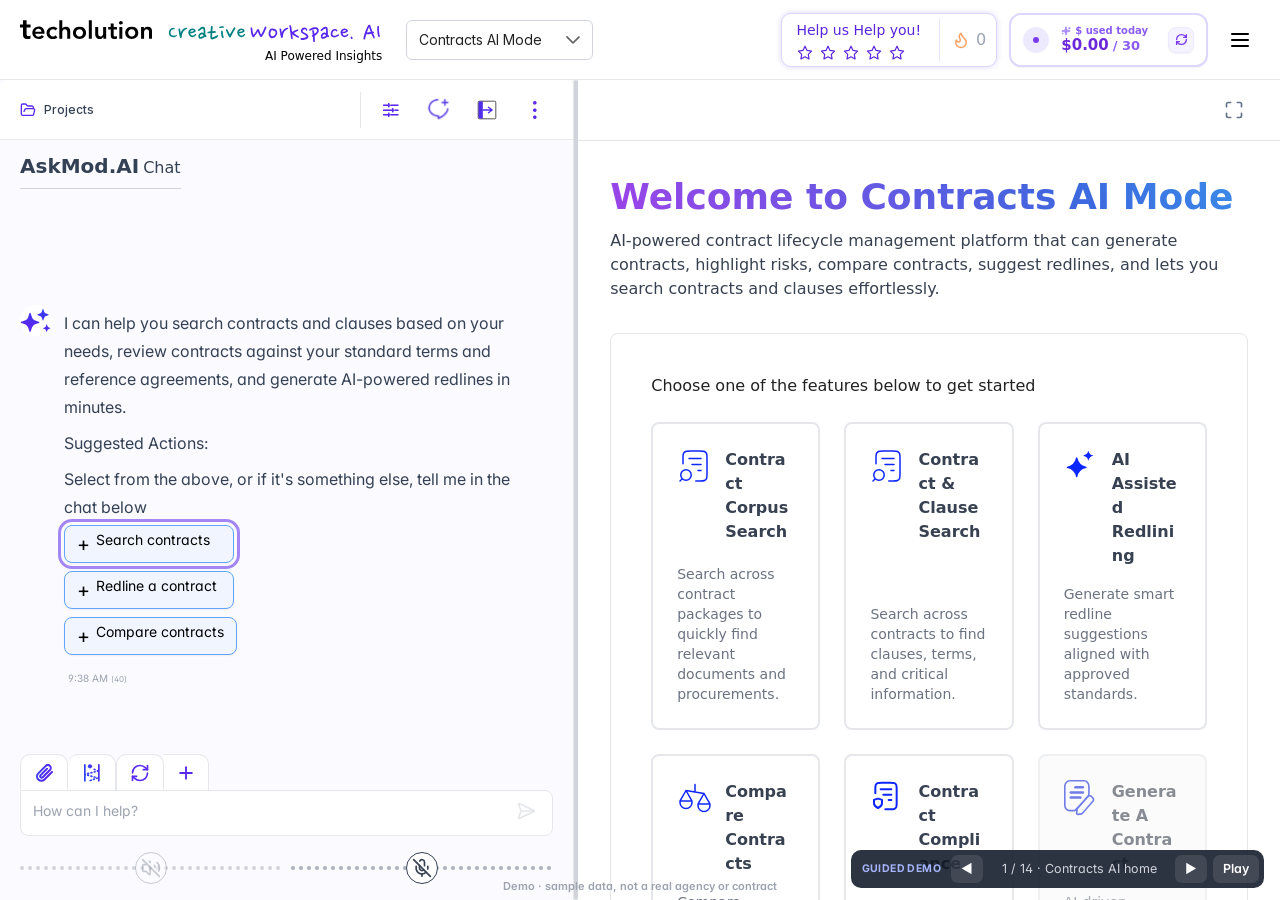
==== commit 60049c8b: "Rebuild the demo on the real AppMod.AI shell The header, AskMod.AI chat, mode picker, filter setting" ====
--- a/index.html
+++ b/index.html
@@ -1,138 +1,1638 @@
 <!doctype html>
-<html lang="en">
-<head>
-<meta charset="utf-8">
-<meta name="viewport" content="width=device-width, initial-scale=1">
-<title>Contracts AI · Interactive demo</title>
-<meta name="description" content="Interactive demo of Contracts AI by Techolution: an AI review assistant for contract and legal teams. Sample data only.">
-<link rel="preconnect" href="https://fonts.googleapis.com">
-<link rel="preconnect" href="https://fonts.gstatic.com" crossorigin>
+<html lang="en"><head><meta charset="utf-8"><meta name="viewport" content="width=device-width, initial-scale=1">
+<title>Contracts AI Mode · CW | Techolution</title>
+<meta name="description" content="Interactive demo of Contracts AI in the Techolution creative workspace (AppMod.AI). Sample data only.">
+<link rel="preconnect" href="https://fonts.googleapis.com"><link rel="preconnect" href="https://fonts.gstatic.com" crossorigin>
 <link href="https://fonts.googleapis.com/css2?family=Inter:wght@400;500;600;700;800&family=Source+Serif+4:ital,wght@0,400;0,600;0,700;1,400&family=JetBrains+Mono:wght@500;600&display=swap" rel="stylesheet">
-<style>
-:root{
-  --stage:#0B1426;
-  --bg:#F3F5FA; --surface:#FFFFFF; --line:#E3E7EF; --line2:#D7DCE6;
-  --ink:#0E1A33; --ink2:#4A556B; --ink3:#7C879C;
-  --blue:#3289FF; --blue-ink:#1A6FE8; --blue-soft:#EAF3FF; --blue-line:#BFDBFF;
-  --ok:#138A4E; --ok-soft:#E6F6EE; --ok-line:#B7E4CA;
-  --bad:#C81E2A; --bad-soft:#FDECEE; --bad-line:#F5C2C7;
-  --warn:#A86200; --warn-soft:#FFF4DE;
-  --hl:#FFE68A;
-  --r:12px;
-}
-*{box-sizing:border-box;margin:0;padding:0}
-html,body{height:100%}
-body{background:var(--stage);font-family:Inter,system-ui,-apple-system,"Segoe UI",sans-serif;color:var(--ink);overflow:hidden;-webkit-font-smoothing:antialiased}
-button{font:inherit;color:inherit;background:none;border:0;cursor:pointer}
-input,textarea{font:inherit;color:inherit}
-#stage{position:absolute;left:0;top:0;width:1920px;height:1080px;background:var(--bg);transform-origin:0 0;overflow:hidden}
-.num{font-variant-numeric:tabular-nums}
+<style>@font-face { font-family: primeicons; font-display: block; src: url("assets/primeicons.woff2") format("woff2"); font-weight: 400; font-style: normal; }
+.pi { font-family: primeicons; speak: none; font-style: normal; font-weight: 400; font-variant: normal; text-transform: none; line-height: 1; display: inline-block; -webkit-font-smoothing: antialiased; }
+.pi::before { --webkit-backface-visibility: hidden; backface-visibility: hidden; }
+@-webkit-keyframes fa-spin { 
+  0% { transform: rotate(0deg); }
+  100% { transform: rotate(359deg); }
+}
+@keyframes fa-spin { 
+  0% { transform: rotate(0deg); }
+  100% { transform: rotate(359deg); }
+}
+.pi-lightbulb::before { content: ""; }
+.pi-history::before { content: ""; }
+.pi-sort-alpha-down::before { content: ""; }
+.pi-sliders-h::before { content: ""; }
+.pi-sign-out::before { content: ""; }
+.pi-ellipsis-v::before { content: ""; }
+.pi-cog::before { content: ""; }
+.pi-search::before { content: ""; }
+.pi-times::before { content: ""; }
+:root { font-family: "Inter var", sans-serif; font-feature-settings: "cv02", "cv03", "cv04", "cv11"; font-variation-settings: normal; --font-family: "Inter var", sans-serif; --font-feature-settings: "cv02", "cv03", "cv04", "cv11"; --surface-a: #ffffff; --surface-b: #f9fafb; --surface-c: #f3f4f6; --surface-d: #e5e7eb; --surface-e: #ffffff; --surface-f: #ffffff; --text-color: #4b5563; --text-color-secondary: #6b7280; --primary-color: #6366f1; --primary-color-text: #ffffff; --surface-0: #ffffff; --surface-50: #f9fafb; --surface-100: #f3f4f6; --surface-200: #e5e7eb; --surface-300: #d1d5db; --surface-400: #9ca3af; --surface-500: #6b7280; --surface-600: #4b5563; --surface-700: #374151; --surface-800: #1f2937; --surface-900: #111827; --gray-50: #f9fafb; --gray-100: #f3f4f6; --gray-200: #e5e7eb; --gray-300: #d1d5db; --gray-400: #9ca3af; --gray-500: #6b7280; --gray-600: #4b5563; --gray-700: #374151; --gray-800: #1f2937; --gray-900: #111827; --content-padding: 1.25rem; --inline-spacing: .5rem; --border-radius: 6px; --surface-ground: #f9fafb; --surface-section: #ffffff; --surface-card: #ffffff; --surface-overlay: #ffffff; --surface-border: #dfe7ef; --surface-hover: #f6f9fc; --focus-ring: 0 0 0 .2rem #c7d2fe; --maskbg: rgba(0, 0, 0, .4); --highlight-bg: #eef2ff; --highlight-text-color: #4338ca; color-scheme: light; }
+@font-face { font-family: "Inter var"; font-weight: 100 900; font-display: swap; font-style: normal; src: url("assets/inter-var.woff2") format("woff2"); }
+@font-face { font-family: "Inter var"; font-weight: 100 900; font-display: swap; font-style: italic; src: url("assets/inter-var-italic.woff2") format("woff2"); }
+:root { --blue-50: #f5f9ff; --blue-100: #d0e1fd; --blue-200: #abc9fb; --blue-300: #85b2f9; --blue-400: #609af8; --blue-500: #3b82f6; --blue-600: #326fd1; --blue-700: #295bac; --blue-800: #204887; --blue-900: #183462; --green-50: #f4fcf7; --green-100: #caf1d8; --green-200: #a0e6ba; --green-300: #76db9b; --green-400: #4cd07d; --green-500: #22c55e; --green-600: #1da750; --green-700: #188a42; --green-800: #136c34; --green-900: #0e4f26; --yellow-50: #fefbf3; --yellow-100: #faedc4; --yellow-200: #f6de95; --yellow-300: #f2d066; --yellow-400: #eec137; --yellow-500: #eab308; --yellow-600: #c79807; --yellow-700: #a47d06; --yellow-800: #816204; --yellow-900: #5e4803; --cyan-50: #f3fbfd; --cyan-100: #c3edf5; --cyan-200: #94e0ed; --cyan-300: #65d2e4; --cyan-400: #35c4dc; --cyan-500: #06b6d4; --cyan-600: #059bb4; --cyan-700: #047f94; --cyan-800: #036475; --cyan-900: #024955; --pink-50: #fef6fa; --pink-100: #fad3e7; --pink-200: #f7b0d3; --pink-300: #f38ec0; --pink-400: #f06bac; --pink-500: #ec4899; --pink-600: #c93d82; --pink-700: #a5326b; --pink-800: #822854; --pink-900: #5e1d3d; --indigo-50: #f7f7fe; --indigo-100: #dadafc; --indigo-200: #bcbdf9; --indigo-300: #9ea0f6; --indigo-400: #8183f4; --indigo-500: #6366f1; --indigo-600: #5457cd; --indigo-700: #4547a9; --indigo-800: #363885; --indigo-900: #282960; --teal-50: #f3fbfb; --teal-100: #c7eeea; --teal-200: #9ae0d9; --teal-300: #6dd3c8; --teal-400: #41c5b7; --teal-500: #14b8a6; --teal-600: #119c8d; --teal-700: #0e8174; --teal-800: #0b655b; --teal-900: #084a42; --orange-50: #fff8f3; --orange-100: #feddc7; --orange-200: #fcc39b; --orange-300: #fba86f; --orange-400: #fa8e42; --orange-500: #f97316; --orange-600: #d46213; --orange-700: #ae510f; --orange-800: #893f0c; --orange-900: #642e09; --bluegray-50: #f7f8f9; --bluegray-100: #dadee3; --bluegray-200: #bcc3cd; --bluegray-300: #9fa9b7; --bluegray-400: #818ea1; --bluegray-500: #64748b; --bluegray-600: #556376; --bluegray-700: #465161; --bluegray-800: #37404c; --bluegray-900: #282e38; --purple-50: #fbf7ff; --purple-100: #ead6fd; --purple-200: #dab6fc; --purple-300: #c996fa; --purple-400: #b975f9; --purple-500: #a855f7; --purple-600: #8f48d2; --purple-700: #763cad; --purple-800: #5c2f88; --purple-900: #432263; --red-50: #fff5f5; --red-100: #ffd0ce; --red-200: #ffaca7; --red-300: #ff8780; --red-400: #ff6259; --red-500: #ff3d32; --red-600: #d9342b; --red-700: #b32b23; --red-800: #8c221c; --red-900: #661814; --primary-50: #f7f7fe; --primary-100: #dadafc; --primary-200: #bcbdf9; --primary-300: #9ea0f6; --primary-400: #8183f4; --primary-500: #6366f1; --primary-600: #5457cd; --primary-700: #4547a9; --primary-800: #363885; --primary-900: #282960; }
+@layer primereact {
+* { box-sizing: border-box; }
+.p-component { font-family: var(--font-family); font-feature-settings: var(--font-feature-settings, normal); font-size: 1rem; font-weight: 400; }
+.p-component-overlay { background-color: rgba(0, 0, 0, 0.4); transition-duration: 0.2s; }
+.p-disabled, .p-component:disabled { opacity: 0.6; }
+.pi { font-size: 1rem; }
+.p-icon { width: 1rem; height: 1rem; }
+.p-link { font-family: var(--font-family); font-feature-settings: var(--font-feature-settings, normal); font-size: 1rem; border-radius: 6px; }
+.p-link:focus-visible { outline: none 0px; outline-offset: 0px; box-shadow: rgb(199, 210, 254) 0px 0px 0px 0.2rem; }
+.p-component-overlay-enter { animation: 0.15s ease 0s 1 normal forwards running p-component-overlay-enter-animation; }
+@keyframes p-component-overlay-enter-animation { 
+  0% { background-color: transparent; }
+  100% { background-color: var(--maskbg); }
+}
+@keyframes p-component-overlay-leave-animation { 
+  0% { background-color: var(--maskbg); }
+  100% { background-color: transparent; }
+}
+.p-dropdown { display: inline-flex; cursor: pointer; position: relative; user-select: none; }
+.p-dropdown-trigger { display: flex; align-items: center; justify-content: center; flex-shrink: 0; }
+.p-dropdown-label { display: block; white-space: nowrap; overflow: hidden; flex: 1 1 auto; width: 1%; text-overflow: ellipsis; cursor: pointer; }
+.p-dropdown-panel { position: absolute; top: 0px; left: 0px; }
+.p-dropdown-items-wrapper { overflow: auto; }
+.p-dropdown-item { cursor: pointer; font-weight: 400; white-space: nowrap; position: relative; overflow: hidden; display: flex; align-items: center; }
+.p-dropdown-items { margin: 0px; padding: 0px; list-style-type: none; }
+.p-dropdown { background: rgb(255, 255, 255); border: 1px solid rgb(209, 213, 219); transition: background-color 0.2s, color 0.2s, border-color 0.2s, box-shadow 0.2s; border-radius: 6px; outline-color: transparent; }
+.p-dropdown:not(.p-disabled):hover { border-color: rgb(99, 102, 241); }
+.p-dropdown .p-dropdown-label { background: transparent; border: 0px; }
+.p-dropdown .p-dropdown-label:focus, .p-dropdown .p-dropdown-label:enabled:focus { outline: none 0px; box-shadow: none; }
+.p-dropdown .p-dropdown-trigger { background: transparent; color: rgb(107, 114, 128); width: 3rem; border-top-right-radius: 6px; border-bottom-right-radius: 6px; }
+.p-dropdown-panel { background: rgb(255, 255, 255); color: rgb(75, 85, 99); border: 0px; border-radius: 6px; box-shadow: rgba(0, 0, 0, 0.1) 0px 2px 12px; }
+.p-dropdown-panel .p-dropdown-header { padding: 0.75rem 1.25rem; border-bottom: 1px solid rgb(229, 231, 235); color: rgb(55, 65, 81); background: rgb(249, 250, 251); margin: 0px; border-top-right-radius: 6px; border-top-left-radius: 6px; }
+.p-dropdown-panel .p-dropdown-items { padding: 0.75rem 0px; }
+.p-dropdown-panel .p-dropdown-items .p-dropdown-item { margin: 0px; padding: 0.75rem 1.25rem; border: 0px; color: rgb(75, 85, 99); background: transparent; transition: box-shadow 0.2s; border-radius: 0px; }
+.p-dropdown-panel .p-dropdown-items .p-dropdown-item:first-child { margin-top: 0px; }
+.p-dropdown-panel .p-dropdown-items .p-dropdown-item:last-child { margin-bottom: 0px; }
+.p-dropdown-panel .p-dropdown-items .p-dropdown-item.p-highlight { color: rgb(67, 56, 202); background: rgb(238, 242, 255); }
+.p-dropdown-panel .p-dropdown-items .p-dropdown-item.p-highlight.p-focus { background: rgba(99, 102, 241, 0.24); }
+.p-dropdown-panel .p-dropdown-items .p-dropdown-item:not(.p-highlight):not(.p-disabled).p-focus { color: rgb(75, 85, 99); background: rgb(243, 244, 246); }
+.p-inputswitch { position: relative; display: inline-block; }
+.p-inputswitch-input { appearance: none; position: absolute; top: 0px; left: 0px; width: 100%; height: 100%; padding: 0px; margin: 0px; opacity: 0; z-index: 1; outline: none 0px; cursor: pointer; }
+.p-inputswitch-slider { position: absolute; cursor: pointer; inset: 0px; border: 1px solid transparent; }
+.p-inputswitch-slider::before { position: absolute; content: ""; top: 50%; }
+.p-inputswitch { width: 3rem; height: 1.75rem; }
+.p-inputswitch .p-inputswitch-input { border-radius: 30px; }
+.p-inputswitch .p-inputswitch-slider { background: rgb(209, 213, 219); transition: background-color 0.2s, color 0.2s, border-color 0.2s, box-shadow 0.2s; border-radius: 30px; outline-color: transparent; }
+.p-inputswitch .p-inputswitch-slider::before { background: rgb(255, 255, 255); width: 1.25rem; height: 1.25rem; left: 0.25rem; margin-top: -0.625rem; border-radius: 50%; transition-duration: 0.2s; }
+.p-inputswitch:not(.p-disabled):has(.p-inputswitch-input:hover) .p-inputswitch-slider { background: rgb(183, 188, 197); }
+.p-inputswitch:not(.p-disabled):has(.p-inputswitch-input:focus-visible) .p-inputswitch-slider { outline: none 0px; outline-offset: 0px; box-shadow: rgb(199, 210, 254) 0px 0px 0px 0.2rem; }
+.p-inputtext { font-family: var(--font-family); font-feature-settings: var(--font-feature-settings, normal); font-size: 1rem; color: rgb(75, 85, 99); background: rgb(255, 255, 255); padding: 0.75rem; border: 1px solid rgb(209, 213, 219); transition: background-color 0.2s, color 0.2s, border-color 0.2s, box-shadow 0.2s; appearance: none; border-radius: 6px; outline-color: transparent; }
+.p-inputtext:enabled:hover { border-color: rgb(99, 102, 241); }
+.p-inputtext:enabled:focus { outline: none 0px; outline-offset: 0px; box-shadow: rgb(199, 210, 254) 0px 0px 0px 0.2rem; border-color: rgb(99, 102, 241); }
+.p-icon-field-left > .p-inputtext { padding-left: 2.5rem; }
+::-webkit-input-placeholder { color: rgb(107, 114, 128); }
+.p-icon-field { position: relative; }
+.p-icon-field > .p-input-icon { position: absolute; top: 50%; margin-top: -0.5rem; }
+.p-icon-field-left > .p-input-icon:first-of-type { left: 0.75rem; color: rgb(107, 114, 128); }
+.p-multiselect { display: inline-flex; cursor: pointer; user-select: none; }
+.p-multiselect-trigger { display: flex; align-items: center; justify-content: center; flex-shrink: 0; }
+.p-multiselect-label-container { overflow: hidden; flex: 1 1 auto; cursor: pointer; }
+.p-multiselect-label { display: block; white-space: nowrap; cursor: pointer; overflow: hidden; text-overflow: ellipsis; }
+.p-multiselect { background: rgb(255, 255, 255); border: 1px solid rgb(209, 213, 219); transition: background-color 0.2s, color 0.2s, border-color 0.2s, box-shadow 0.2s; border-radius: 6px; outline-color: transparent; }
+.p-multiselect:not(.p-disabled):hover { border-color: rgb(99, 102, 241); }
+.p-multiselect .p-multiselect-label { padding: 0.75rem; transition: background-color 0.2s, color 0.2s, border-color 0.2s, box-shadow 0.2s; }
+.p-multiselect .p-multiselect-label.p-placeholder { color: rgb(107, 114, 128); }
+.p-multiselect .p-multiselect-trigger { background: transparent; color: rgb(107, 114, 128); width: 3rem; border-top-right-radius: 6px; border-bottom-right-radius: 6px; }
+.p-button { color: rgb(255, 255, 255); background: rgb(99, 102, 241); border: 1px solid rgb(99, 102, 241); padding: 0.75rem 1.25rem; font-size: 1rem; transition: background-color 0.2s, color 0.2s, border-color 0.2s, box-shadow 0.2s; border-radius: 6px; }
+.p-button:not(:disabled):hover { background: rgb(79, 70, 229); color: rgb(255, 255, 255); border-color: rgb(79, 70, 229); }
+.p-button:not(:disabled):active { background: rgb(67, 56, 202); color: rgb(255, 255, 255); border-color: rgb(67, 56, 202); }
+.p-button.p-button-text { background-color: transparent; color: rgb(99, 102, 241); border-color: transparent; }
+.p-button.p-button-text:not(:disabled):hover { background: rgba(99, 102, 241, 0.04); color: rgb(99, 102, 241); border-color: transparent; }
+.p-button.p-button-text:not(:disabled):active { background: rgba(99, 102, 241, 0.16); color: rgb(99, 102, 241); border-color: transparent; }
+.p-button:focus { outline: none 0px; outline-offset: 0px; box-shadow: rgb(199, 210, 254) 0px 0px 0px 0.2rem; }
+.p-button .p-button-label { transition-duration: 0.2s; }
+.p-button .p-button-icon-left { margin-right: 0.5rem; }
+.p-button.p-button-rounded { border-radius: 2rem; }
+.p-button.p-button-icon-only { width: 3rem; padding: 0.75rem 0px; }
+.p-button.p-button-icon-only.p-button-rounded { border-radius: 50%; height: 3rem; }
+.p-dialog { border-radius: 6px; box-shadow: rgba(0, 0, 0, 0.3) 0px 1px 3px; border: 0px; }
+.p-dialog .p-dialog-header { border-bottom: 0px; background: rgb(255, 255, 255); color: rgb(55, 65, 81); padding: 1.5rem; border-top-right-radius: 6px; border-top-left-radius: 6px; }
+.p-dialog .p-dialog-header .p-dialog-title { font-weight: 700; font-size: 1.25rem; }
+.p-dialog .p-dialog-header .p-dialog-header-icon { width: 2rem; height: 2rem; color: rgb(107, 114, 128); border: 0px; background: transparent; border-radius: 50%; transition: background-color 0.2s, color 0.2s, box-shadow 0.2s; }
+.p-dialog .p-dialog-header .p-dialog-header-icon:enabled:hover { color: rgb(55, 65, 81); border-color: transparent; background: rgb(243, 244, 246); }
+.p-dialog .p-dialog-header .p-dialog-header-icon:focus-visible { outline: none 0px; outline-offset: 0px; box-shadow: rgb(199, 210, 254) 0px 0px 0px 0.2rem; }
+.p-dialog .p-dialog-header .p-dialog-header-icon { margin-right: 0.5rem; }
+.p-dialog .p-dialog-header .p-dialog-header-icon:last-child { margin-right: 0px; }
+.p-dialog .p-dialog-content { background: rgb(255, 255, 255); color: rgb(75, 85, 99); padding: 0px 1.5rem 2rem; }
+.p-dialog .p-dialog-content:last-of-type { border-bottom-right-radius: 6px; border-bottom-left-radius: 6px; }
+.p-sidebar { background: rgb(255, 255, 255); color: rgb(75, 85, 99); border: 0px; box-shadow: rgba(0, 0, 0, 0.3) 0px 1px 3px; }
+.p-sidebar .p-sidebar-header { padding: 1.25rem; }
+.p-sidebar .p-sidebar-header + .p-sidebar-content { padding-top: 0px; }
+.p-sidebar .p-sidebar-content { padding: 1.25rem; }
+.p-breadcrumb { background: rgb(255, 255, 255); border: 1px solid rgb(229, 231, 235); border-radius: 6px; padding: 1rem; }
+.p-skeleton { background-color: rgb(229, 231, 235); border-radius: 6px; }
+.p-skeleton::after { background: linear-gradient(90deg, rgba(255, 255, 255, 0), rgba(255, 255, 255, 0.4), rgba(255, 255, 255, 0)); }
+}
+@layer primereact {
+.p-button-label { font-weight: 700; }
+.p-button:focus { box-shadow: rgb(255, 255, 255) 0px 0px 0px 2px, rgb(177, 179, 248) 0px 0px 0px 4px, rgb(0, 0, 0) 0px 1px 2px; }
+}
+:root { font-family: Roboto, "Helvetica Neue Light", "Helvetica Neue", Helvetica, Arial, "Lucida Grande", sans-serif; --font-family: Roboto, "Helvetica Neue Light", "Helvetica Neue", Helvetica, Arial, "Lucida Grande", sans-serif; --surface-a: #ffffff; --surface-b: #fafafa; --surface-c: rgba(0, 0, 0, .04); --surface-d: rgba(0, 0, 0, .12); --surface-e: #ffffff; --surface-f: #ffffff; --text-color: rgba(0, 0, 0, .87); --text-color-secondary: rgba(0, 0, 0, .6); --primary-color: #3F51B5; --primary-color-text: #ffffff; --surface-0: #ffffff; --surface-50: #fafafa; --surface-100: #f5f5f5; --surface-200: #eeeeee; --surface-300: #e0e0e0; --surface-400: #bdbdbd; --surface-500: #9e9e9e; --surface-600: #757575; --surface-700: #616161; --surface-800: #424242; --surface-900: #212121; --gray-50: #fafafa; --gray-100: #f5f5f5; --gray-200: #eeeeee; --gray-300: #e0e0e0; --gray-400: #bdbdbd; --gray-500: #9e9e9e; --gray-600: #757575; --gray-700: #616161; --gray-800: #424242; --gray-900: #212121; --content-padding: 1rem; --inline-spacing: .5rem; --border-radius: 4px; --surface-ground: #fafafa; --surface-section: #ffffff; --surface-card: #ffffff; --surface-overlay: #ffffff; --surface-border: rgba(0, 0, 0, .12); --surface-hover: rgba(0, 0, 0, .04); --focus-ring: none; --maskbg: rgba(0, 0, 0, .32); --highlight-bg: rgba(63, 81, 181, .12); --highlight-text-color: #3F51B5; color-scheme: light; }
+:root { --blue-50: #f4fafe; --blue-100: #cae6fc; --blue-200: #a0d2fa; --blue-300: #75bef8; --blue-400: #4baaf5; --blue-500: #2196f3; --blue-600: #1c80cf; --blue-700: #1769aa; --blue-800: #125386; --blue-900: #0d3c61; --green-50: #f7faf5; --green-100: #dbe8cf; --green-200: #bed6a9; --green-300: #a1c384; --green-400: #85b15e; --green-500: #689f38; --green-600: #588730; --green-700: #496f27; --green-800: #39571f; --green-900: #2a4016; --yellow-50: #fffcf5; --yellow-100: #fef0cd; --yellow-200: #fde4a5; --yellow-300: #fdd87d; --yellow-400: #fccc55; --yellow-500: #fbc02d; --yellow-600: #d5a326; --yellow-700: #b08620; --yellow-800: #8a6a19; --yellow-900: #644d12; --cyan-50: #f2fcfd; --cyan-100: #c2eff5; --cyan-200: #91e2ed; --cyan-300: #61d5e4; --cyan-400: #30c9dc; --cyan-500: #00bcd4; --cyan-600: #00a0b4; --cyan-700: #008494; --cyan-800: #006775; --cyan-900: #004b55; --pink-50: #fef4f7; --pink-100: #fac9da; --pink-200: #f69ebc; --pink-300: #f1749e; --pink-400: #ed4981; --pink-500: #e91e63; --pink-600: #c61a54; --pink-700: #a31545; --pink-800: #801136; --pink-900: #5d0c28; --indigo-50: #f6f7fc; --indigo-100: #d5d9ef; --indigo-200: #b3bae2; --indigo-300: #919cd5; --indigo-400: #707dc8; --indigo-500: #4e5fbb; --indigo-600: #42519f; --indigo-700: #374383; --indigo-800: #2b3467; --indigo-900: #1f264b; --teal-50: #f2faf9; --teal-100: #c2e6e2; --teal-200: #91d2cc; --teal-300: #61beb5; --teal-400: #30aa9f; --teal-500: #009688; --teal-600: #008074; --teal-700: #00695f; --teal-800: #00534b; --teal-900: #003c36; --orange-50: #fffaf2; --orange-100: #ffe6c2; --orange-200: #ffd391; --orange-300: #ffbf61; --orange-400: #ffac30; --orange-500: #ff9800; --orange-600: #d98100; --orange-700: #b36a00; --orange-800: #8c5400; --orange-900: #663d00; --bluegray-50: #f7f9f9; --bluegray-100: #d9e0e3; --bluegray-200: #bbc7cd; --bluegray-300: #9caeb7; --bluegray-400: #7e96a1; --bluegray-500: #607d8b; --bluegray-600: #526a76; --bluegray-700: #435861; --bluegray-800: #35454c; --bluegray-900: #263238; --purple-50: #faf4fb; --purple-100: #e7cbec; --purple-200: #d4a2dd; --purple-300: #c279ce; --purple-400: #af50bf; --purple-500: #9c27b0; --purple-600: #852196; --purple-700: #6d1b7b; --purple-800: #561561; --purple-900: #3e1046; --red-50: #fef6f5; --red-100: #fcd2cf; --red-200: #faaea9; --red-300: #f88a82; --red-400: #f6675c; --red-500: #f44336; --red-600: #cf392e; --red-700: #ab2f26; --red-800: #86251e; --red-900: #621b16; --primary-50: #f5f6fb; --primary-100: #d1d5ed; --primary-200: #acb4df; --primary-300: #8893d1; --primary-400: #6372c3; --primary-500: #3f51b5; --primary-600: #36459a; --primary-700: #2c397f; --primary-800: #232d64; --primary-900: #192048; }
+@layer primereact {
+.p-component-overlay { background-color: rgba(0, 0, 0, 0.32); transition-duration: 0.2s; }
+.p-disabled, .p-component:disabled { opacity: 0.38; }
+.p-link { font-family: var(--font-family); font-feature-settings: var(--font-feature-settings, normal); font-size: 1rem; border-radius: 4px; }
+.p-link:focus-visible { outline: none 0px; outline-offset: 0px; box-shadow: none; }
+.p-dropdown { background: rgb(255, 255, 255); border: 1px solid rgba(0, 0, 0, 0.38); transition: background-color 0.2s, border-color 0.2s, color 0.2s, box-shadow 0.2s, background-size 0.2s cubic-bezier(0.64, 0.09, 0.08, 1); border-radius: 4px; outline-color: transparent; }
+.p-dropdown:not(.p-disabled):hover { border-color: rgba(0, 0, 0, 0.87); }
+.p-dropdown .p-dropdown-trigger { background: transparent; color: rgba(0, 0, 0, 0.6); width: 2.357rem; border-top-right-radius: 4px; border-bottom-right-radius: 4px; }
+.p-dropdown-panel { background: rgb(255, 255, 255); color: rgba(0, 0, 0, 0.87); border: 0px; border-radius: 4px; box-shadow: rgba(0, 0, 0, 0.2) 0px 5px 5px -3px, rgba(0, 0, 0, 0.14) 0px 8px 10px 1px, rgba(0, 0, 0, 0.12) 0px 3px 14px 2px; }
+.p-dropdown-panel .p-dropdown-header { padding: 0.75rem; border-bottom: 1px solid rgba(0, 0, 0, 0.12); color: rgba(0, 0, 0, 0.87); background: rgb(255, 255, 255); margin: 0px; border-top-right-radius: 4px; border-top-left-radius: 4px; }
+.p-dropdown-panel .p-dropdown-items { padding: 0px; }
+.p-dropdown-panel .p-dropdown-items .p-dropdown-item { margin: 0px; padding: 0.75rem; border: 0px; color: rgba(0, 0, 0, 0.87); background: transparent; transition: none; border-radius: 0px; }
+.p-dropdown-panel .p-dropdown-items .p-dropdown-item.p-highlight { color: rgb(63, 81, 181); background: rgba(63, 81, 181, 0.12); }
+.p-dropdown-panel .p-dropdown-items .p-dropdown-item.p-highlight.p-focus { background: rgba(63, 81, 181, 0.24); }
+.p-dropdown-panel .p-dropdown-items .p-dropdown-item:not(.p-highlight):not(.p-disabled).p-focus { color: rgba(0, 0, 0, 0.87); background: rgba(0, 0, 0, 0.04); }
+.p-inputswitch { width: 2.75rem; height: 1rem; }
+.p-inputswitch .p-inputswitch-input { border-radius: 0.5rem; }
+.p-inputswitch .p-inputswitch-slider { background: rgba(0, 0, 0, 0.38); transition: background-color 0.2s, border-color 0.2s, color 0.2s, box-shadow 0.2s, background-size 0.2s cubic-bezier(0.64, 0.09, 0.08, 1); border-radius: 0.5rem; outline-color: transparent; }
+.p-inputswitch .p-inputswitch-slider::before { background: rgb(255, 255, 255); width: 1.5rem; height: 1.5rem; left: -1px; margin-top: -0.75rem; border-radius: 50%; transition-duration: 0.2s; }
+.p-inputswitch:not(.p-disabled):has(.p-inputswitch-input:hover) .p-inputswitch-slider { background: rgba(0, 0, 0, 0.38); }
+.p-inputswitch:not(.p-disabled):has(.p-inputswitch-input:focus-visible) .p-inputswitch-slider { outline: none 0px; outline-offset: 0px; box-shadow: none; }
+.p-inputtext { font-family: var(--font-family); font-feature-settings: var(--font-feature-settings, normal); font-size: 1rem; color: rgba(0, 0, 0, 0.87); background: rgb(255, 255, 255); padding: 0.75rem; border: 1px solid rgba(0, 0, 0, 0.38); transition: background-color 0.2s, border-color 0.2s, color 0.2s, box-shadow 0.2s, background-size 0.2s cubic-bezier(0.64, 0.09, 0.08, 1); appearance: none; border-radius: 4px; outline-color: transparent; }
+.p-inputtext:enabled:hover { border-color: rgba(0, 0, 0, 0.87); }
+.p-inputtext:enabled:focus { outline: none 0px; outline-offset: 0px; box-shadow: none; border-color: rgb(63, 81, 181); }
+::-webkit-input-placeholder { color: rgba(0, 0, 0, 0.6); }
+.p-icon-field-left > .p-input-icon:first-of-type { left: 0.75rem; color: rgba(0, 0, 0, 0.6); }
+.p-multiselect { background: rgb(255, 255, 255); border: 1px solid rgba(0, 0, 0, 0.38); transition: background-color 0.2s, border-color 0.2s, color 0.2s, box-shadow 0.2s, background-size 0.2s cubic-bezier(0.64, 0.09, 0.08, 1); border-radius: 4px; outline-color: transparent; }
+.p-multiselect:not(.p-disabled):hover { border-color: rgba(0, 0, 0, 0.87); }
+.p-multiselect .p-multiselect-label { padding: 0.75rem; transition: background-color 0.2s, border-color 0.2s, color 0.2s, box-shadow 0.2s, background-size 0.2s cubic-bezier(0.64, 0.09, 0.08, 1); }
+.p-multiselect .p-multiselect-label.p-placeholder { color: rgba(0, 0, 0, 0.6); }
+.p-multiselect .p-multiselect-trigger { background: transparent; color: rgba(0, 0, 0, 0.6); width: 2.357rem; border-top-right-radius: 4px; border-bottom-right-radius: 4px; }
+.p-button { color: rgb(255, 255, 255); background: rgb(63, 81, 181); border: 0px; padding: 0.571rem 0.75rem; font-size: 1rem; transition: background-color 0.2s, border-color 0.2s, color 0.2s, box-shadow 0.2s, background-size 0.2s cubic-bezier(0.64, 0.09, 0.08, 1); border-radius: 4px; }
+.p-button:not(:disabled):hover { background: rgba(63, 81, 181, 0.92); color: rgb(255, 255, 255); border-color: transparent; }
+.p-button:not(:disabled):active { background: rgba(63, 81, 181, 0.68); color: rgb(255, 255, 255); border-color: transparent; }
+.p-button.p-button-text { background-color: transparent; color: rgb(63, 81, 181); border-color: transparent; }
+.p-button.p-button-text:not(:disabled):hover { background: rgba(63, 81, 181, 0.04); color: rgb(63, 81, 181); border-color: transparent; }
+.p-button.p-button-text:not(:disabled):active { background: rgba(63, 81, 181, 0.16); color: rgb(63, 81, 181); border-color: transparent; }
+.p-button:focus { outline: none 0px; outline-offset: 0px; box-shadow: none; }
+.p-button.p-button-icon-only { width: 2.25rem; padding: 0.571rem; }
+.p-button.p-button-icon-only.p-button-rounded { border-radius: 50%; height: 2.25rem; }
+.p-dialog { border-radius: 4px; box-shadow: rgba(0, 0, 0, 0.2) 0px 11px 15px -7px, rgba(0, 0, 0, 0.14) 0px 24px 38px 3px, rgba(0, 0, 0, 0.12) 0px 9px 46px 8px; border: 0px; }
+.p-dialog .p-dialog-header { border-bottom: 0px; background: rgb(255, 255, 255); color: rgba(0, 0, 0, 0.87); padding: 1.25rem; border-top-right-radius: 4px; border-top-left-radius: 4px; }
+.p-dialog .p-dialog-header .p-dialog-title { font-weight: 500; font-size: 1.25rem; }
+.p-dialog .p-dialog-header .p-dialog-header-icon { width: 2rem; height: 2rem; color: rgba(0, 0, 0, 0.6); border: 0px; background: transparent; border-radius: 50%; transition: background-color 0.2s, color 0.2s, box-shadow 0.2s; }
+.p-dialog .p-dialog-header .p-dialog-header-icon:enabled:hover { color: rgba(0, 0, 0, 0.6); border-color: transparent; background: rgba(0, 0, 0, 0.04); }
+.p-dialog .p-dialog-header .p-dialog-header-icon:focus-visible { outline: none 0px; outline-offset: 0px; box-shadow: none; }
+.p-dialog .p-dialog-content { background: rgb(255, 255, 255); color: rgba(0, 0, 0, 0.87); padding: 0px 1.25rem 1.25rem; }
+.p-dialog .p-dialog-content:last-of-type { border-bottom-right-radius: 4px; border-bottom-left-radius: 4px; }
+.p-sidebar { background: rgb(255, 255, 255); color: rgba(0, 0, 0, 0.87); border: 0px; box-shadow: rgba(0, 0, 0, 0.2) 0px 11px 15px -7px, rgba(0, 0, 0, 0.14) 0px 24px 38px 3px, rgba(0, 0, 0, 0.12) 0px 9px 46px 8px; }
+.p-sidebar .p-sidebar-header { padding: 0.75rem; }
+.p-sidebar .p-sidebar-content { padding: 0.75rem; }
+.p-breadcrumb { background: rgb(255, 255, 255); border: 1px solid rgb(229, 229, 229); border-radius: 4px; padding: 0.75rem; }
+.p-skeleton { background-color: rgba(0, 0, 0, 0.08); border-radius: 4px; }
+}
+@layer primereact {
+.p-button { font-weight: 500; min-width: 4rem; }
+.p-button.p-button-icon-only { min-width: auto; }
+.p-button:not(:disabled):focus { background: rgba(63, 81, 181, 0.76); }
+.p-button:not(:disabled):active { background: rgba(63, 81, 181, 0.68); }
+.p-button.p-button-text:not(:disabled):focus, .p-button.p-button-outlined:not(:disabled):focus { background: rgba(63, 81, 181, 0.12); }
+.p-button.p-button-text:not(:disabled):active, .p-button.p-button-outlined:not(:disabled):active { background: rgba(63, 81, 181, 0.16); }
+.p-button:disabled { opacity: 1; background-color: rgba(0, 0, 0, 0.12) !important; color: rgba(0, 0, 0, 0.38) !important; }
+.p-button:disabled.p-button-text { background-color: transparent !important; color: rgba(0, 0, 0, 0.38) !important; }
+@keyframes checkbox-check { 
+  0% { width: 0px; height: 0px; border-color: rgb(255, 255, 255); transform: translateZ(0px) rotate(45deg); }
+  33% { width: 4px; height: 0px; transform: translateZ(0px) rotate(45deg); }
+  100% { width: 4px; height: 10px; border-color: rgb(255, 255, 255); transform: translate3d(0px, -10px, 0px) rotate(45deg); }
+}
+.p-dropdown .p-inputtext, .p-dropdown .p-dropdown-trigger { background: transparent; }
+.p-dropdown .p-inputtext { border: 0px; }
+.p-inputtext:enabled:focus { box-shadow: rgb(63, 81, 181) 0px 0px 0px 1px inset, rgb(63, 81, 181) 0px 0px 0px 1px inset, rgb(63, 81, 181) 0px 0px 0px 1px inset, rgb(63, 81, 181) 0px 0px 0px 1px inset; }
+.p-inputswitch .p-inputswitch-slider::before { box-shadow: rgba(0, 0, 0, 0.2) 0px 3px 1px -2px, rgba(0, 0, 0, 0.14) 0px 2px 2px, rgba(0, 0, 0, 0.12) 0px 1px 5px; }
+.p-inputswitch:not(.p-disabled):has(.p-inputswitch-input:hover) .p-inputswitch-slider::before { box-shadow: rgba(0, 0, 0, 0.2) 0px 3px 1px -2px, rgba(0, 0, 0, 0.14) 0px 2px 2px, rgba(0, 0, 0, 0.12) 0px 1px 5px, rgba(0, 0, 0, 0.04) 0px 0px 1px 10px; }
+.p-inputswitch:not(.p-disabled):has(.p-inputswitch-input:focus-visible) .p-inputswitch-slider::before { box-shadow: rgba(0, 0, 0, 0.12) 0px 0px 1px 10px, rgba(0, 0, 0, 0.2) 0px 3px 1px -2px, rgba(0, 0, 0, 0.14) 0px 2px 2px, rgba(0, 0, 0, 0.12) 0px 1px 5px; }
+.p-multiselect .p-multiselect-label, .p-multiselect .p-multiselect-trigger { background: transparent; }
+.p-multiselect .p-multiselect-label { border: 0px; }
+}
+.vjs-has-started.vjs-paused.vjs-show-big-play-button-on-pause:not(.vjs-seeking, .vjs-scrubbing, .vjs-error) .vjs-big-play-button { display: block; }
+.video-js:not(.vjs-controls-disabled, .vjs-using-native-controls, .vjs-error) .vjs-control-bar.vjs-lock-showing { display: flex !important; }
+@keyframes vjs-spinner-show { 
+  100% { visibility: visible; }
+}
+@keyframes vjs-spinner-spin { 
+  100% { transform: rotate(360deg); }
+}
+@keyframes vjs-spinner-fade { 
+  0% { border-top-color: rgb(115, 133, 159); }
+  20% { border-top-color: rgb(115, 133, 159); }
+  35% { border-top-color: rgb(255, 255, 255); }
+  60% { border-top-color: rgb(115, 133, 159); }
+  100% { border-top-color: rgb(115, 133, 159); }
+}
+:root { --rpv-zoom__popover-target-arrow-border-color: rgba(0, 0, 0, .6); }
+:root { --rpv-core__annotation--link-hover-background-color: rgba(255, 255, 0, .2); --rpv-core__annotation-popup-wrapper-background-color: #faf089; --rpv-core__annotation-popup-wrapper-box-shadow: 0 10px 15px -3px rgba(0, 0, 0, .1), 0 4px 6px -2px rgba(0, 0, 0, .05); --rpv-core__annotation-popup-content-border-top-color: #1a202c; --rpv-core__arrow-border-color: rgba(0, 0, 0, .3); --rpv-core__asking-password-color: #000; --rpv-core__asking-password-wrapper-background-color: #fff; --rpv-core__asking-password-wrapper-border-color: rgba(0, 0, 0, .3); --rpv-core__button-background-color: rgba(0, 0, 0, .3); --rpv-core__button-color: #000; --rpv-core__doc-error-background-color: #fff; --rpv-core__doc-error-text-background-color: #c02424; --rpv-core__doc-error-text-color: #fff; --rpv-core__doc-loading-background-color: #fff; --rpv-core__full-screen-target-background-color: #fff; --rpv-core__inner-page-background-color: #fff; --rpv-core__menu-divider-border-bottom-color: rgba(0, 0, 0, .3); --rpv-core__menu-item-color: #000; --rpv-core__menu-item--hover-background-color: rgba(0, 0, 0, .1); --rpv-core__menu-item--disabled-color: rgba(0, 0, 0, .3); --rpv-core__minimal-button-color: #000; --rpv-core__minimal-button--hover-background-color: rgba(0, 0, 0, .1); --rpv-core__minimal-button--disabled-color: rgba(0, 0, 0, .3); --rpv-core__minimal-button--selected-background-color: rgba(0, 0, 0, .1); --rpv-core__modal-body-background-color: #fff; --rpv-core__modal-body-border-color: rgba(0, 0, 0, .3); --rpv-core__modal-overlay-background-color: rgba(0, 0, 0, .5); --rpv-core__page-layer-box-shadow: 2px 2px 8px 0 rgba(0, 0, 0, .2); --rpv-core__popover-body-background-color: #fff; --rpv-core__popover-body-border-color: rgba(0, 0, 0, .3); --rpv-core__popover-body-color: #000; --rpv-core__primary-button-background-color: #2566e8; --rpv-core__primary-button-color: #fff; --rpv-core__progress-bar-background-color: rgba(0, 0, 0, .1); --rpv-core__progress-bar-progress-background-color: #2566e8; --rpv-core__progress-bar-progress-color: #fff; --rpv-core__separator-border-bottom-color: rgba(0, 0, 0, .3); --rpv-core__spinner-border-color: rgba(0, 0, 0, .4); --rpv-core__spinner-border-transparent-color: transparent; --rpv-core__splitter-background-color: transparent; --rpv-core__splitter--hover-background-color: rgba(0, 0, 0, .2); --rpv-core__text-layer-text--selection-background-color: rgb(0, 0, 255, 1); --rpv-core__text-layer-text--selection-color: transparent; --rpv-core__textbox-background-color: #fff; --rpv-core__textbox-border-color: rgba(0, 0, 0, .2); --rpv-core__textbox-color: #000; --rpv-core__tooltip-body-background-color: #000; --rpv-core__tooltip-body-color: #fff; }
+@keyframes rpv-core__spinner-transform { 
+  0% { transform: rotate(0deg); }
+  100% { transform: rotate(360deg); }
+}
+:root { --rpv-search__highlight-background-color: rgba(255, 255, 0, .4); --rpv-search__highlight--current-background-color: rgba(0, 128, 0, .4); }
+.fi { font-family: file-icons; font-size: 15px; }
+@keyframes progress { 
+  0% { transform: translate(0px) scaleX(1); }
+  50% { transform: translate(2500%) scaleX(3); }
+  100% { transform: translate(4900%) scaleX(1); }
+}
+@keyframes monaco-findInput-highlight-0 { 
+  0% { background: rgba(253, 255, 0, 0.8); }
+  100% { background: transparent; }
+}
+@keyframes monaco-findInput-highlight-1 { 
+  0% { background: rgba(253, 255, 0, 0.8); }
+  99% { background: transparent; }
+}
+@keyframes monaco-findInput-highlight-dark-0 { 
+  0% { background: rgba(255, 255, 255, 0.44); }
+  100% { background: transparent; }
+}
+@keyframes monaco-findInput-highlight-dark-1 { 
+  0% { background: rgba(255, 255, 255, 0.44); }
+  99% { background: transparent; }
+}
+:root { --vscode-sash-size: 4px; --vscode-sash-hover-size: 4px; }
+@keyframes monaco-cursor-smooth { 
+  0%, 20% { opacity: 1; }
+  60%, 100% { opacity: 0; }
+}
+@keyframes monaco-cursor-phase { 
+  0%, 20% { opacity: 1; }
+  90%, 100% { opacity: 0; }
+}
+@keyframes monaco-cursor-expand { 
+  0%, 20% { transform: scaleY(1); }
+  80%, 100% { transform: scaleY(0); }
+}
+@keyframes fadeIn { 
+  0% { opacity: 0; }
+  100% { opacity: 1; }
+}
+@keyframes fadeOut { 
+  0% { opacity: 1; }
+  100% { opacity: 0; }
+}
+@keyframes codicon-spin { 
+  100% { transform: rotate(360deg); }
+}
+@keyframes fadein { 
+  0% { opacity: 0; visibility: visible; }
+  100% { opacity: 1; }
+}
+:root { --eal-surface: #fff; --eal-surface-alt: #f8fafc; --eal-hover: #f1f5f9; --eal-inverse-surface: #1e293b; --eal-on-inverse: #fff; --eal-border: #e2e8f0; --eal-border-strong: #cbd5e1; --eal-foreground: #0f172a; --eal-text-secondary: #334155; --eal-text-tertiary: #475569; --eal-muted: #64748b; --eal-disabled: #94a3b8; --eal-primary: #2563eb; --eal-primary-hover: #1d4ed8; --eal-accent: #635ae3; --eal-accent-hover: #4f46d8; --eal-accent-strong: #6d28d9; --eal-on-accent: #fff; --eal-danger: #991b1b; --eal-danger-soft: #fee2e2; --eal-danger-accent: #dc2626; --eal-success: #166534; --eal-success-soft: #dcfce7; --eal-warning: #b45309; --eal-warning-soft: #fef3c7; --eal-accent-soft: #f5f3ff; --eal-primary-soft: #eff5ff; --eal-chip-purple-bg: #ede9fe; --eal-chip-purple-fg: #6d28d9; --eal-chip-orange-bg: #ffedd5; --eal-chip-orange-fg: #c2410c; }
+@keyframes AuditLogPanel-module_pulse__SFUMS { 
+  0%, 100% { opacity: 1; }
+  50% { opacity: 0.5; }
+}
+@keyframes lgfd-spin { 
+  100% { transform: rotate(1turn); }
+}
+@keyframes aiPulse { 
+  0% { opacity: 1; }
+  50% { opacity: 0.4; }
+  100% { opacity: 1; }
+}
+@keyframes shimmer { 
+  0% { background-position: -600px 0px; }
+  100% { background-position: 600px 0px; }
+}
+@keyframes cw-chips-loader-shimmer-wave { 
+  0% { background-position: 200% 0px; }
+  100% { background-position: -200% 0px; }
+}
+@keyframes cw-feedback-loading-spin { 
+  100% { transform: rotate(360deg); }
+}
+.cw-feedback-stars { display: flex; gap: 5px; }
+@keyframes cw-feedback-star-wave { 
+  0%, 32%, 100% { filter: drop-shadow(transparent 0px 0px 0px); transform: translateY(0px); }
+  14% { filter: drop-shadow(rgb(139, 92, 246) 0px 0px 5px); transform: translateY(-2px); }
+}
+.cw-feedback-stars button { position: relative; display: inline-flex; align-items: center; justify-content: center; width: 20px; height: 20px; border: 0px; background: none; padding: 0px; cursor: pointer; }
+.cw-feedback-stars button svg { display: block; width: 100%; height: 100%; }
+.cw-feedback-stars button:disabled { cursor: default; }
+@keyframes cw-feedback-success-glow { 
+  0%, 100% { box-shadow: rgba(22, 163, 74, 0.125) 0px 0px; }
+  50% { box-shadow: rgba(22, 163, 74, 0.086) 0px 0px 0px 12px, rgba(22, 163, 74, 0.314) 0px 0px 28px 7px; }
+}
+.cw-feedback-success__check svg :is(path, polyline) { stroke-dasharray: 60; stroke-dashoffset: 60; animation: 0.45s ease-out 0.23s 1 normal forwards running cw-feedback-success-draw; }
+@keyframes cw-feedback-success-pop { 
+  0% { opacity: 0; transform: scale(0.55); }
+  65% { opacity: 1; transform: scale(1.12); }
+  100% { opacity: 1; transform: scale(1); }
+}
+@keyframes cw-feedback-success-ring { 
+  0% { opacity: 0.7; transform: scale(0.75); }
+  100% { opacity: 0; transform: scale(1.35); }
+}
+@keyframes cw-feedback-success-draw { 
+  100% { stroke-dashoffset: 0; }
+}
+@media (prefers-reduced-motion: reduce) {
+.cw-feedback-prompt--new .cw-feedback-stars button, .cw-feedback-inline-detail-prompt, .cw-feedback-success__check, .cw-feedback-success__check::after, .cw-feedback-success__check svg :is(path, polyline) { animation: auto ease 0s 1 normal none running none; }
+.cw-feedback-success__check svg :is(path, polyline) { stroke-dashoffset: 0; }
+}
+@keyframes cw-feedback-detail-arrive { 
+  0% { opacity: 0; filter: drop-shadow(0 0 8px var(--cw-feedback-accent)); transform: translateY(3px); }
+  55% { opacity: 1; filter: drop-shadow(0 0 5px var(--cw-feedback-accent)); }
+  100% { opacity: 1; filter: none; transform: translateY(0px); }
+}
+body .cw-feedback-dialog .cw-feedback-footer > :is(.cw-feedback-skip, .cw-feedback-primary) { margin: 0px !important; }
+body .cw-feedback-dialog .cw-feedback-footer__actions > :is(.cw-feedback-skip, .cw-feedback-primary) { margin: 0px !important; }
+@keyframes cw-feedback-spin { 
+  100% { transform: rotate(360deg); }
+}
+@keyframes cw-feedback-stars-pulse-together { 
+  0%, 65%, 100% { color: var(--cw-feedback-star-empty, #cbd5e1); transform: scale(1); }
+  28%, 40% { color: var(--cw-feedback-accent, #5925DC); transform: scale(1.035); }
+}
+@keyframes cw-feedback-toast-fade-in { 
+  0% { opacity: 0; transform: translateY(-4px); }
+  100% { opacity: 1; transform: translateY(0px); }
+}
+@media (prefers-reduced-motion: reduce) {
+.cw-feedback-prompt--new .cw-feedback-stars, .cw-feedback-inline-detail-prompt, .cw-feedback-success__check, .cw-feedback-success__check::after, .cw-feedback-success__check svg :is(path, polyline) { animation: auto ease 0s 1 normal none running none; }
+}
+@property --cw-feedback-border-angle { syntax: "<angle>"; inherits: false; initial-value: 0deg; }
+@keyframes cw-feedback-card-enter { 
+  0% { opacity: 0; transform: translateY(20px) scale(0.88); }
+  58% { opacity: 1; transform: translateY(-3px) scale(1.035); }
+  78% { transform: translateY(1px) scale(0.99); }
+  100% { opacity: 1; transform: translateY(0px) scale(1); }
+}
+@keyframes cw-feedback-border-rotate { 
+  100% { --cw-feedback-border-angle: 360deg; }
+}
+.cw-feedback-dialog :is(.cw-feedback-field, .cw-feedback-gap) textarea { display: block; box-sizing: border-box; resize: vertical !important; overflow-y: auto !important; max-height: none !important; }
+.cw-feedback-dialog :is(.cw-feedback-rating-options, .cw-feedback-pills, .cw-feedback-severity) button { transition: background-color 0.15s, border-color 0.15s, filter 0.15s; }
+@media (hover: hover) {
+.cw-feedback-dialog :is(.cw-feedback-rating-options, .cw-feedback-pills) button:not(:disabled):not(.is-selected):hover { background: color-mix(in srgb,var(--cw-feedback-accent, #5925DC) 9%,white); border-color: var(--cw-feedback-accent, #5925DC); }
+.cw-feedback-dialog :is(.cw-feedback-rating-options, .cw-feedback-pills, .cw-feedback-severity) button.is-selected:not(:disabled):hover { filter: brightness(0.92); }
+}
+@media (prefers-reduced-motion: reduce) {
+.cw-feedback-dialog :is(.cw-feedback-rating-options, .cw-feedback-pills, .cw-feedback-severity) button { transition: none; }
+}
+body .cw-feedback-dialog .cw-feedback-other-time__input :is(input, select) { font: inherit; color: var(--cw-feedback-text, #172033); background: transparent; border-radius: 0px; padding: 0px; min-width: 0px; height: 100%; box-sizing: border-box; border: 0px !important; box-shadow: none !important; }
+body .cw-feedback-dialog .cw-feedback-other-time__unit > button:is(:hover, [aria-expanded="true"]) { background: rgb(245, 240, 255); color: var(--cw-feedback-accent, #5925DC); }
+body .cw-feedback-other-time__unit-menu > button:is(:hover, :focus-visible, [aria-selected="true"]) { background: rgb(240, 233, 255); color: var(--cw-feedback-accent, #5925DC); }
+body .cw-feedback-dialog .cw-feedback-other-time__input :is(input, select):focus-visible { outline: none !important; box-shadow: none !important; }
+@keyframes cw-feedback-detail-arrive { 
+  0% { opacity: 0; filter: drop-shadow(rgb(220, 38, 38) 0px 0px 8px); transform: translateY(3px); }
+  55% { opacity: 1; filter: drop-shadow(rgb(220, 38, 38) 0px 0px 5px); }
+  100% { opacity: 1; filter: none; transform: translateY(0px); }
+}
+@keyframes cw-feedback-detail-stroke-breathe { 
+  0%, 100% { border-color: rgb(255, 123, 123); outline-color: rgb(255, 123, 123); }
+  50% { border-color: var(--cw-feedback-accent, #5925DC); outline-color: var(--cw-feedback-accent, #5925DC); }
+}
+@keyframes cw-feedback-content-fade-in { 
+  0% { opacity: 0; }
+  100% { opacity: 1; }
+}
+.cw-feedback-history__search:is(:focus, :focus-visible) { outline: none; border-color: rgb(89, 37, 220); box-shadow: rgb(89, 37, 220) 0px 0px 0px 1px inset; }
+@keyframes cw-feedback-tick-badge-pop { 
+  0% { opacity: 0; scale: 0.65; }
+  65% { opacity: 1; scale: 1.08; }
+  100% { opacity: 1; scale: 1; }
+}
+@keyframes cw-feedback-tick-draw { 
+  100% { stroke-dashoffset: 0; }
+}
+@keyframes cw-feedback-tick-bounce { 
+  0% { transform: scale(0.85); }
+  65% { transform: scale(1.12); }
+  100% { transform: scale(1); }
+}
+@keyframes cw-feedback-tick-halo { 
+  0% { opacity: 0; scale: 0.8; }
+  100% { opacity: 1; scale: 1; }
+}
+@keyframes cw-feedback-tick-spark { 
+  0% { opacity: 0; scale: 0; }
+  65% { opacity: 1; scale: 1.3; }
+  100% { opacity: 1; scale: 1; }
+}
+@keyframes cw-feedback-tick-badge-loop { 
+  0%, 100% { scale: 0.96; }
+  24% { scale: 1.06; }
+  38%, 78% { scale: 1; }
+}
+@keyframes cw-feedback-tick-draw-loop { 
+  0%, 8% { stroke-dashoffset: 1; opacity: 0; }
+  12% { opacity: 1; }
+  34%, 78% { stroke-dashoffset: 0; opacity: 1; }
+  92%, 100% { stroke-dashoffset: 0; opacity: 0; }
+}
+@keyframes cw-feedback-tick-bounce-loop { 
+  0%, 8% { transform: scale(0.85); }
+  32% { transform: scale(1.12); }
+  44%, 100% { transform: scale(1); }
+}
+@keyframes cw-feedback-tick-halo-loop { 
+  0% { opacity: 0; scale: 0.85; }
+  35% { opacity: 1; scale: 1; }
+  85%, 100% { opacity: 0; scale: 1.15; }
+}
+@keyframes cw-feedback-tick-spark-loop { 
+  0%, 8%, 100% { opacity: 0; scale: 0.4; translate: 0px 3px; }
+  35% { opacity: 1; scale: 1.3; translate: 0px -2px; }
+  65% { opacity: 1; scale: 1; translate: 0px; }
+  90% { opacity: 0; scale: 0.7; translate: 0px 3px; }
+}
+body :is(.cw-feedback-dialog.cw-feedback-dialog, .cw-header-feature-dialog.cw-header-feature-dialog) .cw-feedback-question.cw-feedback-question { font-weight: 400 !important; }
+body :is(.cw-feedback-dialog.cw-feedback-dialog, .cw-header-feature-dialog.cw-header-feature-dialog) .cw-feedback-question.cw-feedback-question strong { font-weight: 700 !important; }
+body :is(.cw-feedback-dialog.cw-feedback-dialog, .cw-header-feature-dialog.cw-header-feature-dialog) .cw-feedback-question .cw-feedback-question__feature-name { font-style: italic !important; font-weight: inherit !important; }
+body :is(.cw-feedback-dialog.cw-feedback-dialog, .cw-feedback-prompt.cw-feedback-prompt, .cw-feedback-history.cw-feedback-history) { color: var(--cw-feedback-text, #172033); }
+body :is(.cw-feedback-dialog.cw-feedback-dialog, .cw-feedback-prompt.cw-feedback-prompt, .cw-feedback-history.cw-feedback-history) :where(h1, h2, h3, h4, p, label, input, textarea, button:not([role="radio"])) { color: var(--cw-feedback-text, #172033); }
+body .cw-feedback-stars.cw-feedback-stars { color: var(--cw-feedback-star-empty, #cbd5e1); }
+body .cw-feedback-stars.cw-feedback-stars > button { color: var(--cw-feedback-star-button-color, inherit) !important; }
+body .cw-feedback-stars.cw-feedback-stars > button > svg:not(.cw-feedback-stars__filled) > path { stroke: currentcolor !important; fill: none !important; }
+body :is(.cw-feedback-dialog.cw-feedback-dialog, .cw-feedback-prompt.cw-feedback-prompt, .cw-feedback-history.cw-feedback-history) :is(.cw-feedback-hint, .cw-feedback-hint-action, .cw-feedback-subtitle, .cw-feedback-useful-intro, .cw-feedback-footer, .cw-feedback-success__footer-thanks, .cw-feedback-success__description) { color: var(--cw-feedback-muted, #718096); }
+body :is(.cw-feedback-dialog.cw-feedback-dialog, .cw-feedback-prompt.cw-feedback-prompt, .cw-feedback-history.cw-feedback-history) :is(.cw-feedback-review, .cw-feedback-add, .cw-feedback-upload, .cw-feedback-skip--outlined, .cw-feedback-prompt__label, .cw-feedback-success__coming-soon) { color: var(--cw-feedback-accent, #5925dc); }
+body .cw-feedback-dialog.cw-feedback-dialog :is(.cw-feedback-step-acknowledgment, .cw-feedback-positive-thanks p) { color: rgb(89, 67, 129); }
+body .cw-feedback-dialog.cw-feedback-dialog :is(.cw-feedback-primary, .cw-feedback-review-nav__button, .cw-feedback-rating-options button.is-selected, .cw-feedback-pills button.is-selected, .cw-feedback-success__back-to-work) { color: var(--cw-feedback-surface, #fff); }
+body .cw-feedback-dialog.cw-feedback-dialog :is(.cw-feedback-primary, .cw-feedback-review-nav__button):disabled { color: rgb(156, 163, 175); }
+body .cw-feedback-dialog.cw-feedback-dialog :is(.cw-feedback-primary, .cw-feedback-review-nav__button, .cw-feedback-success__back-to-work):not(:disabled) { background: var(--cw-feedback-accent, #5925dc); border-color: var(--cw-feedback-accent, #5925dc); color: rgb(255, 255, 255); }
+@media (hover: hover) {
+body .cw-feedback-dialog.cw-feedback-dialog :is(.cw-feedback-primary, .cw-feedback-review-nav__button, .cw-feedback-success__back-to-work):not(:disabled):hover { background: color-mix(in srgb,var(--cw-feedback-accent, #5925dc) 85%,black); border-color: color-mix(in srgb,var(--cw-feedback-accent, #5925dc) 85%,black); color: rgb(255, 255, 255); }
+}
+body .cw-feedback-dialog.cw-feedback-dialog :is(.cw-feedback-inline-detail-prompt, .cw-feedback-submit-error, .cw-feedback-capture-error, .cw-feedback-delete-gap) { color: rgb(220, 38, 38); }
+body .cw-feedback-dialog.cw-feedback-dialog :is(.cw-feedback-success__contribution span, .cw-feedback-success__leaderboard span, .cw-feedback-success__leaderboard strong, .cw-feedback-success__footer-thanks) { color: rgb(123, 132, 148); }
+body .cw-feedback-dialog.cw-feedback-dialog :is(.cw-feedback-success__leaderboard .cw-feedback-success__trophy, .cw-feedback-success__footer-thanks > span) { color: rgb(167, 139, 250); }
+body .cw-feedback-dialog.cw-feedback-dialog :is(.cw-feedback-success__history, .cw-feedback-success__leaderboard .cw-feedback-success__badge) { color: rgb(89, 37, 220); }
+body :is(.cw-feedback-dialog.cw-feedback-dialog, .cw-feedback-history.cw-feedback-history) :is(input, textarea)::placeholder { color: var(--cw-feedback-muted, #718096); opacity: 1; }
+body :is(.cw-feedback-tooltip.cw-feedback-tooltip, .cw-feedback-range-tooltip.cw-feedback-range-tooltip) { color: var(--cw-feedback-tooltip-text, #fff); }
+body .cw-feedback-history.cw-feedback-history :is(.cw-feedback-history__header button, .cw-feedback-history__filters button, .cw-feedback-history__card button, .cw-feedback-history__icon, .cw-feedback-feature-details__toggle) { color: var(--cw-feedback-accent, #5925dc); }
+body .cw-feedback-history.cw-feedback-history :is(.cw-feedback-history__feature, .cw-feedback-history__rating, .cw-feedback-history__card > strong, .cw-feedback-history__card-bottom p, .cw-feedback-history__note, .cw-feedback-history__read-only-note) { color: var(--cw-feedback-muted, #718096); }
+body .cw-feedback-history.cw-feedback-history :is(.cw-feedback-history__rating-options, .cw-feedback-history__time-options) button.is-selected { color: var(--cw-feedback-surface, #fff); }
+.custom-header-dropdown .p-dropdown-label { font-size: 14px; padding-block: 8px !important; margin-block: auto !important; }
+.custom-dropdown-panel { width: fit-content; box-shadow: rgba(0, 0, 0, 0.1) 0px 4px 12px; border-radius: 8px; overflow: hidden; padding: 1.25rem 1.25rem 0px; margin-inline: auto; left: 30% !important; }
+.p-dropdown-panel .p-dropdown-item { width: 100%; border-radius: 8px; }
+.p-dropdown-items-wrapper { max-height: 75vh; }
+.custom-dropdown-panel .p-dropdown-footer { margin-top: 0.75rem; margin-inline: -1.25rem; padding: 0px !important; }
+.main-header-onboard-footer-btn { width: 100%; padding-inline: 1rem; }
+.cw-header-feedback-card { display: flex; align-items: stretch; align-self: stretch; padding: 0px; gap: 0px; border: 1px solid rgb(221, 214, 254); border-radius: 10px; background: rgb(255, 255, 255); box-shadow: rgb(221, 214, 254) 0px 0px 6px; color: rgb(89, 37, 220); }
+.cw-header-feedback-trigger { display: flex; align-items: center; border: 0px; padding: 4px 18px 4px 14px; border-radius: 9px 0px 0px 9px; background: transparent; color: inherit; text-align: left; cursor: pointer; transition: background-color 0.15s, box-shadow 0.15s; }
+.cw-header-feedback-trigger:not(:disabled):hover { background: rgb(245, 243, 255); box-shadow: none; }
+.cw-header-feedback-trigger:focus-visible { outline: rgb(89, 37, 220) solid 2px; outline-offset: 2px; }
+.cw-header-feedback-trigger:disabled { opacity: 0.5; cursor: not-allowed; }
+.cw-header-feedback-trigger strong { display: block; font-size: 14px; line-height: 16px; }
+.cw-header-feedback-rating-actions { display: flex; align-items: center; gap: 8px; }
+.cw-header-feedback-count { display: flex; align-items: center; gap: 6px; border-width: 0px 0px 0px 1px; border-style: none none none solid; border-color: currentcolor currentcolor currentcolor rgb(221, 214, 254); border-image: none; padding: 0px 10px 0px 12px; margin: 4px 0px; color: rgb(100, 116, 139); font-weight: 500; background: transparent; cursor: not-allowed; opacity: 0.65; }
+.p-dropdown-item:is(:hover, :focus-within, .p-focus) .cw-header-feature-option-info { opacity: 1; }
+body .cw-header-feature-select-panel .cw-header-feature-more:is(:hover, :focus-visible) { background: rgb(245, 240, 255); }
+body .cw-header-feature-select-panel.cw-header-feature-select-panel .p-dropdown-item:is(.p-highlight, .p-focus, :hover) { background: rgb(240, 234, 255); color: rgb(89, 37, 220); }
+body .cw-header-feature-select-panel.cw-header-feature-select-panel .p-dropdown-item.p-highlight:is(.p-focus, :hover) { background: rgb(231, 221, 255); color: rgb(89, 37, 220); }
+.cw-header-feedback-open { border: 0px; padding: 0px; background: transparent; color: inherit; font: inherit; text-align: left; cursor: pointer; }
+.cw-header-feedback-open:focus-visible { outline: rgb(89, 37, 220) solid 2px; outline-offset: 2px; border-radius: 3px; }
+@keyframes cw-header-feature-nudge { 
+  0%, 100% { transform: translate(0px); box-shadow: rgba(89, 37, 220, 0) 0px 0px; }
+  25%, 75% { transform: translate(-3px); box-shadow: rgba(89, 37, 220, 0.133) 0px 0px 0px 3px; }
+  50% { transform: translate(3px); box-shadow: rgba(89, 37, 220, 0.2) 0px 0px 0px 4px; }
+}
+.cw-header-feature-dialog .cw-feedback-history__search:is(:focus, :focus-visible) { outline: none; border: 1px solid rgb(89, 37, 220); box-shadow: rgb(89, 37, 220) 0px 0px 0px 1px inset; }
+@keyframes cw-header-feature-screen-enter { 
+  0% { opacity: 0; transform: translate(12px); }
+  100% { opacity: 1; transform: translate(0px); }
+}
+@media (max-width: 480px) {
+.cw-header-feedback-count { display: none; }
+}
+.cw-header-feature-dialog :is(h1, h2, h3, h4, strong, b, label, button, .p-dialog-title) { font-weight: 500 !important; }
+.cw-header-feature-dialog .cw-header-feature-fields input[readonly]:is(:focus, :focus-visible) { outline: none; box-shadow: none; border-color: rgb(203, 213, 225); }
+.cw-header-feedback-trigger strong, .cw-header-feedback-count, .cw-header-feature-select-panel .p-dropdown-item { font-weight: 500; }
+@keyframes cwChatBoxGlowPulse { 
+  0% { box-shadow: rgba(59, 130, 246, 0) 0px 0px; }
+  20% { box-shadow: rgba(59, 130, 246, 0.7) 0px 0px 12px 4px; }
+  50% { box-shadow: rgba(59, 130, 246, 0.4) 0px 0px 20px 8px; }
+  80% { box-shadow: rgba(59, 130, 246, 0.7) 0px 0px 12px 4px; }
+  100% { box-shadow: rgba(59, 130, 246, 0) 0px 0px; }
+}
+@keyframes gradientWave { 
+  0% { background-position: 0% center; }
+  100% { background-position: 200% center; }
+}
+.no-scrollbar { user-select: text !important; }
+.gpt-color { display: inline-block; background: linear-gradient(-45deg, rgb(90, 95, 105), rgb(107, 114, 128) 40%, rgb(229, 231, 235), rgb(89, 94, 103) 60%, rgb(86, 90, 98)) 100% center / 300% auto text; -webkit-text-fill-color: transparent; }
+@keyframes wmw-text-shimmer { 
+  0% { background-position-x: 100%; }
+  33% { background-position-x: 0%; }
+  50% { background-position-x: 0%; }
+  100% { background-position-x: 0%; }
+}
+html, body, #root { font-family: var(--font-bpa); }
+body { font-size: var(--font-size-base); font-weight: var(--font-weight-normal); line-height: var(--line-height-base); }
+*, ::before, ::after { --tw-border-spacing-x: 0; --tw-border-spacing-y: 0; --tw-translate-x: 0; --tw-translate-y: 0; --tw-rotate: 0; --tw-skew-x: 0; --tw-skew-y: 0; --tw-scale-x: 1; --tw-scale-y: 1; --tw-pan-x: ; --tw-pan-y: ; --tw-pinch-zoom: ; --tw-scroll-snap-strictness: proximity; --tw-gradient-from-position: ; --tw-gradient-via-position: ; --tw-gradient-to-position: ; --tw-ordinal: ; --tw-slashed-zero: ; --tw-numeric-figure: ; --tw-numeric-spacing: ; --tw-numeric-fraction: ; --tw-ring-inset: ; --tw-ring-offset-width: 0px; --tw-ring-offset-color: #fff; --tw-ring-color: rgb(59 130 246 / .5); --tw-ring-offset-shadow: 0 0 #0000; --tw-ring-shadow: 0 0 #0000; --tw-shadow: 0 0 #0000; --tw-shadow-colored: 0 0 #0000; --tw-blur: ; --tw-brightness: ; --tw-contrast: ; --tw-grayscale: ; --tw-hue-rotate: ; --tw-invert: ; --tw-saturate: ; --tw-sepia: ; --tw-drop-shadow: ; --tw-backdrop-blur: ; --tw-backdrop-brightness: ; --tw-backdrop-contrast: ; --tw-backdrop-grayscale: ; --tw-backdrop-hue-rotate: ; --tw-backdrop-invert: ; --tw-backdrop-opacity: ; --tw-backdrop-saturate: ; --tw-backdrop-sepia: ; --tw-contain-size: ; --tw-contain-layout: ; --tw-contain-paint: ; --tw-contain-style: ; }
+::backdrop { --tw-border-spacing-x: 0; --tw-border-spacing-y: 0; --tw-translate-x: 0; --tw-translate-y: 0; --tw-rotate: 0; --tw-skew-x: 0; --tw-skew-y: 0; --tw-scale-x: 1; --tw-scale-y: 1; --tw-pan-x: ; --tw-pan-y: ; --tw-pinch-zoom: ; --tw-scroll-snap-strictness: proximity; --tw-gradient-from-position: ; --tw-gradient-via-position: ; --tw-gradient-to-position: ; --tw-ordinal: ; --tw-slashed-zero: ; --tw-numeric-figure: ; --tw-numeric-spacing: ; --tw-numeric-fraction: ; --tw-ring-inset: ; --tw-ring-offset-width: 0px; --tw-ring-offset-color: #fff; --tw-ring-color: rgb(59 130 246 / .5); --tw-ring-offset-shadow: 0 0 #0000; --tw-ring-shadow: 0 0 #0000; --tw-shadow: 0 0 #0000; --tw-shadow-colored: 0 0 #0000; --tw-blur: ; --tw-brightness: ; --tw-contrast: ; --tw-grayscale: ; --tw-hue-rotate: ; --tw-invert: ; --tw-saturate: ; --tw-sepia: ; --tw-drop-shadow: ; --tw-backdrop-blur: ; --tw-backdrop-brightness: ; --tw-backdrop-contrast: ; --tw-backdrop-grayscale: ; --tw-backdrop-hue-rotate: ; --tw-backdrop-invert: ; --tw-backdrop-opacity: ; --tw-backdrop-saturate: ; --tw-backdrop-sepia: ; --tw-contain-size: ; --tw-contain-layout: ; --tw-contain-paint: ; --tw-contain-style: ; }
+*, ::before, ::after { box-sizing: border-box; border-width: 0px; border-style: solid; border-color: rgb(229, 231, 235); }
+::before, ::after { --tw-content: ""; }
+html, :host { line-height: 1.5; text-size-adjust: 100%; tab-size: 4; font-family: var(--font-bpa); font-feature-settings: normal; font-variation-settings: normal; -webkit-tap-highlight-color: transparent; }
+body { margin: 0px; line-height: inherit; }
+h1, h2, h3, h4, h5, h6 { font-size: inherit; font-weight: inherit; }
+a { color: inherit; text-decoration: inherit; }
+b, strong { font-weight: bolder; }
+button, input, optgroup, select, textarea { font-family: inherit; font-feature-settings: inherit; font-variation-settings: inherit; font-size: 100%; font-weight: inherit; line-height: inherit; letter-spacing: inherit; color: inherit; margin: 0px; padding: 0px; }
+button, select { text-transform: none; }
+button, input:where([type="button"]), input:where([type="reset"]), input:where([type="submit"]) { appearance: button; background-color: transparent; background-image: none; }
+::-webkit-inner-spin-button, ::-webkit-outer-spin-button { height: auto; }
+::-webkit-search-decoration { appearance: none; }
+::-webkit-file-upload-button { appearance: button; font: inherit; }
+blockquote, dl, dd, h1, h2, h3, h4, h5, h6, hr, figure, p, pre { margin: 0px; }
+fieldset { margin: 0px; padding: 0px; }
+ol, ul, menu { list-style: none; margin: 0px; padding: 0px; }
+textarea { resize: vertical; }
+input::placeholder, textarea::placeholder { opacity: 1; color: rgb(156, 163, 175); }
+button, [role="button"] { cursor: pointer; }
+:disabled { cursor: default; }
+img, svg, video, canvas, audio, iframe, embed, object { display: block; vertical-align: middle; }
+img, video { max-width: 100%; height: auto; }
+:root { --radius: .5rem; }
+.pointer-events-none { pointer-events: none; }
+.pointer-events-auto { pointer-events: auto; }
+.absolute { position: absolute; }
+.relative { position: relative; }
+.bottom-full { bottom: 100%; }
+.left-0 { left: 0px; }
+.left-1\/2 { left: 50%; }
+.left-3 { left: 0.75rem; }
+.right-0 { right: 0px; }
+.right-5 { right: 1.25rem; }
+.top-1\/2 { top: 50%; }
+.top-full { top: 100%; }
+.z-10 { z-index: 10; }
+.z-20 { z-index: 20; }
+.z-50 { z-index: 50; }
+.z-\[52\] { z-index: 52; }
+.z-\[9999\] { z-index: 9999; }
+.col-start-1 { grid-column-start: 1; }
+.col-start-2 { grid-column-start: 2; }
+.row-span-2 { grid-row: span 2 / span 2; }
+.row-start-1 { grid-row-start: 1; }
+.row-start-2 { grid-row-start: 2; }
+.m-0 { margin: 0px; }
+.mx-auto { margin-left: auto; margin-right: auto; }
+.my-1 { margin-top: 0.25rem; margin-bottom: 0.25rem; }
+.mb-0\.5 { margin-bottom: 0.125rem; }
+.mb-1 { margin-bottom: 0.25rem; }
+.mb-2 { margin-bottom: 0.5rem; }
+.ml-1 { margin-left: 0.25rem; }
+.ml-2 { margin-left: 0.5rem; }
+.ml-auto { margin-left: auto; }
+.mr-1 { margin-right: 0.25rem; }
+.mt-0\.5 { margin-top: 0.125rem; }
+.mt-1 { margin-top: 0.25rem; }
+.mt-1\.5 { margin-top: 0.375rem; }
+.mt-\[2px\] { margin-top: 2px; }
+.mt-auto { margin-top: auto; }
+.line-clamp-3 { overflow: hidden; display: -webkit-box; -webkit-box-orient: vertical; -webkit-line-clamp: 3; }
+.block { display: block; }
+.inline-block { display: inline-block; }
+.flex { display: flex; }
+.inline-flex { display: inline-flex; }
+.grid { display: grid; }
+.contents { display: contents; }
+.\!h-10 { height: 2.5rem !important; }
+.h-1\.5 { height: 0.375rem; }
+.h-10 { height: 2.5rem; }
+.h-12 { height: 3rem; }
+.h-16 { height: 4rem; }
+.h-20 { height: 5rem; }
+.h-3\.5 { height: 0.875rem; }
+.h-4 { height: 1rem; }
+.h-5 { height: 1.25rem; }
+.h-6 { height: 1.5rem; }
+.h-8 { height: 2rem; }
+.h-9 { height: 2.25rem; }
+.h-\[26px\] { height: 26px; }
+.h-\[36px\] { height: 36px; }
+.h-\[40px\] { height: 40px; }
+.h-\[60px\] { height: 60px; }
+.h-\[8px\] { height: 8px; }
+.h-\[calc\(100\%-5rem\)\] { height: calc(100% - 5rem); }
+.h-fit { height: fit-content; }
+.h-full { height: 100%; }
+.h-screen { height: 100vh; }
+.max-h-0 { max-height: 0px; }
+.max-h-36 { max-height: 9rem; }
+.max-h-8 { max-height: 2rem; }
+.min-h-0 { min-height: 0px; }
+.w-1 { width: 0.25rem; }
+.w-1\.5 { width: 0.375rem; }
+.w-1\/2 { width: 50%; }
+.w-10 { width: 2.5rem; }
+.w-3\.5 { width: 0.875rem; }
+.w-4 { width: 1rem; }
+.w-5 { width: 1.25rem; }
+.w-6 { width: 1.5rem; }
+.w-8 { width: 2rem; }
+.w-\[230px\] { width: 230px; }
+.w-\[26px\] { width: 26px; }
+.w-\[30\%\] { width: 30%; }
+.w-\[36px\] { width: 36px; }
+.w-\[400px\] { width: 400px; }
+.w-\[45\%\] { width: 45%; }
+.w-\[450px\] { width: 450px; }
+.w-\[48px\] { width: 48px; }
+.w-\[4px\] { width: 4px; }
+.w-\[70\%\] { width: 70%; }
+.w-\[8px\] { width: 8px; }
+.w-\[90\%\] { width: 90%; }
+.w-auto { width: auto; }
+.w-fit { width: fit-content; }
+.w-full { width: 100%; }
+.min-w-0 { min-width: 0px; }
+.min-w-\[300px\] { min-width: 300px; }
+.min-w-\[42px\] { min-width: 42px; }
+.min-w-fit { min-width: fit-content; }
+.max-w-\[100\%\] { max-width: 100%; }
+.max-w-\[36rem\] { max-width: 36rem; }
+.max-w-\[90\%\] { max-width: 90%; }
+.max-w-full { max-width: 100%; }
+.flex-1 { flex: 1 1 0%; }
+.flex-shrink-0 { flex-shrink: 0; }
+.shrink-0 { flex-shrink: 0; }
+.-translate-x-1\/2 { --tw-translate-x: -50%; transform: translate(var(--tw-translate-x),var(--tw-translate-y)) rotate(var(--tw-rotate)) skew(var(--tw-skew-x)) skewY(var(--tw-skew-y)) scaleX(var(--tw-scale-x)) scaleY(var(--tw-scale-y)); }
+.-translate-y-1\/2 { --tw-translate-y: -50%; transform: translate(var(--tw-translate-x),var(--tw-translate-y)) rotate(var(--tw-rotate)) skew(var(--tw-skew-x)) skewY(var(--tw-skew-y)) scaleX(var(--tw-scale-x)) scaleY(var(--tw-scale-y)); }
+@keyframes bounce { 
+  0%, 100% { transform: translateY(-25%); animation-timing-function: cubic-bezier(0.8, 0, 1, 1); }
+  50% { transform: none; animation-timing-function: cubic-bezier(0, 0, 0.2, 1); }
+  0% { transform: translateY(0px); }
+  100% { transform: translateY(-0.75rem); }
+}
+@keyframes ping { 
+  75%, 100% { transform: scale(2); opacity: 0; }
+}
+@keyframes pulse { 
+  50% { opacity: 0.5; }
+}
+@keyframes spin { 
+  100% { transform: rotate(360deg); }
+}
+.cursor-not-allowed { cursor: not-allowed; }
+.cursor-pointer { cursor: pointer; }
+.resize-none { resize: none; }
+.grid-cols-\[minmax\(0\,1fr\)_auto\] { grid-template-columns: minmax(0px, 1fr) auto; }
+.grid-rows-\[auto_auto\] { grid-template-rows: auto auto; }
+.flex-row { flex-direction: row; }
+.flex-row-reverse { flex-direction: row-reverse; }
+.flex-col { flex-direction: column; }
+.flex-wrap { flex-wrap: wrap; }
+.flex-nowrap { flex-wrap: nowrap; }
+.items-start { align-items: flex-start; }
+.items-end { align-items: flex-end; }
+.items-center { align-items: center; }
+.items-baseline { align-items: baseline; }
+.items-stretch { align-items: stretch; }
+.justify-start { justify-content: flex-start; }
+.justify-end { justify-content: flex-end; }
+.justify-center { justify-content: center; }
+.justify-between { justify-content: space-between; }
+.gap-0 { gap: 0px; }
+.gap-0\.5 { gap: 0.125rem; }
+.gap-1 { gap: 0.25rem; }
+.gap-1\.5 { gap: 0.375rem; }
+.gap-2 { gap: 0.5rem; }
+.gap-3 { gap: 0.75rem; }
+.gap-4 { gap: 1rem; }
+.gap-6 { gap: 1.5rem; }
+.gap-\[6px\] { gap: 6px; }
+.gap-x-1 { column-gap: 0.25rem; }
+.gap-x-2 { column-gap: 0.5rem; }
+.gap-x-3 { column-gap: 0.75rem; }
+.gap-x-4 { column-gap: 1rem; }
+.gap-x-5 { column-gap: 1.25rem; }
+.gap-x-\[0\.5rem\] { column-gap: 0.5rem; }
+.gap-y-0 { row-gap: 0px; }
+.gap-y-1 { row-gap: 0.25rem; }
+.gap-y-2 { row-gap: 0.5rem; }
+.gap-y-3 { row-gap: 0.75rem; }
+.gap-y-4 { row-gap: 1rem; }
+.space-x-1 > :not([hidden]) ~ :not([hidden]) { --tw-space-x-reverse: 0; margin-right: calc(.25rem * var(--tw-space-x-reverse)); margin-left: calc(.25rem * calc(1 - var(--tw-space-x-reverse))); }
+.space-x-1\.5 > :not([hidden]) ~ :not([hidden]) { --tw-space-x-reverse: 0; margin-right: calc(.375rem * var(--tw-space-x-reverse)); margin-left: calc(.375rem * calc(1 - var(--tw-space-x-reverse))); }
+.space-x-2 > :not([hidden]) ~ :not([hidden]) { --tw-space-x-reverse: 0; margin-right: calc(.5rem * var(--tw-space-x-reverse)); margin-left: calc(.5rem * calc(1 - var(--tw-space-x-reverse))); }
+.space-x-3 > :not([hidden]) ~ :not([hidden]) { --tw-space-x-reverse: 0; margin-right: calc(.75rem * var(--tw-space-x-reverse)); margin-left: calc(.75rem * calc(1 - var(--tw-space-x-reverse))); }
+.space-x-4 > :not([hidden]) ~ :not([hidden]) { --tw-space-x-reverse: 0; margin-right: calc(1rem * var(--tw-space-x-reverse)); margin-left: calc(1rem * calc(1 - var(--tw-space-x-reverse))); }
+.space-y-0 > :not([hidden]) ~ :not([hidden]) { --tw-space-y-reverse: 0; margin-top: calc(0px * calc(1 - var(--tw-space-y-reverse))); margin-bottom: calc(0px * var(--tw-space-y-reverse)); }
+.space-y-0\.5 > :not([hidden]) ~ :not([hidden]) { --tw-space-y-reverse: 0; margin-top: calc(.125rem * calc(1 - var(--tw-space-y-reverse))); margin-bottom: calc(.125rem * var(--tw-space-y-reverse)); }
+.space-y-1 > :not([hidden]) ~ :not([hidden]) { --tw-space-y-reverse: 0; margin-top: calc(.25rem * calc(1 - var(--tw-space-y-reverse))); margin-bottom: calc(.25rem * var(--tw-space-y-reverse)); }
+.space-y-1\.5 > :not([hidden]) ~ :not([hidden]) { --tw-space-y-reverse: 0; margin-top: calc(.375rem * calc(1 - var(--tw-space-y-reverse))); margin-bottom: calc(.375rem * var(--tw-space-y-reverse)); }
+.space-y-12 > :not([hidden]) ~ :not([hidden]) { --tw-space-y-reverse: 0; margin-top: calc(3rem * calc(1 - var(--tw-space-y-reverse))); margin-bottom: calc(3rem * var(--tw-space-y-reverse)); }
+.space-y-2 > :not([hidden]) ~ :not([hidden]) { --tw-space-y-reverse: 0; margin-top: calc(.5rem * calc(1 - var(--tw-space-y-reverse))); margin-bottom: calc(.5rem * var(--tw-space-y-reverse)); }
+.space-y-2\.5 > :not([hidden]) ~ :not([hidden]) { --tw-space-y-reverse: 0; margin-top: calc(.625rem * calc(1 - var(--tw-space-y-reverse))); margin-bottom: calc(.625rem * var(--tw-space-y-reverse)); }
+.space-y-3 > :not([hidden]) ~ :not([hidden]) { --tw-space-y-reverse: 0; margin-top: calc(.75rem * calc(1 - var(--tw-space-y-reverse))); margin-bottom: calc(.75rem * var(--tw-space-y-reverse)); }
+.space-y-3\.5 > :not([hidden]) ~ :not([hidden]) { --tw-space-y-reverse: 0; margin-top: calc(.875rem * calc(1 - var(--tw-space-y-reverse))); margin-bottom: calc(.875rem * var(--tw-space-y-reverse)); }
+.space-y-4 > :not([hidden]) ~ :not([hidden]) { --tw-space-y-reverse: 0; margin-top: calc(1rem * calc(1 - var(--tw-space-y-reverse))); margin-bottom: calc(1rem * var(--tw-space-y-reverse)); }
+.space-y-5 > :not([hidden]) ~ :not([hidden]) { --tw-space-y-reverse: 0; margin-top: calc(1.25rem * calc(1 - var(--tw-space-y-reverse))); margin-bottom: calc(1.25rem * var(--tw-space-y-reverse)); }
+.space-y-6 > :not([hidden]) ~ :not([hidden]) { --tw-space-y-reverse: 0; margin-top: calc(1.5rem * calc(1 - var(--tw-space-y-reverse))); margin-bottom: calc(1.5rem * var(--tw-space-y-reverse)); }
+.space-y-8 > :not([hidden]) ~ :not([hidden]) { --tw-space-y-reverse: 0; margin-top: calc(2rem * calc(1 - var(--tw-space-y-reverse))); margin-bottom: calc(2rem * var(--tw-space-y-reverse)); }
+.space-y-\[2px\] > :not([hidden]) ~ :not([hidden]) { --tw-space-y-reverse: 0; margin-top: calc(2px * calc(1 - var(--tw-space-y-reverse))); margin-bottom: calc(2px * var(--tw-space-y-reverse)); }
+.divide-x > :not([hidden]) ~ :not([hidden]) { --tw-divide-x-reverse: 0; border-right-width: calc(1px * var(--tw-divide-x-reverse)); border-left-width: calc(1px * calc(1 - var(--tw-divide-x-reverse))); }
+.divide-y > :not([hidden]) ~ :not([hidden]) { --tw-divide-y-reverse: 0; border-top-width: calc(1px * calc(1 - var(--tw-divide-y-reverse))); border-bottom-width: calc(1px * var(--tw-divide-y-reverse)); }
+.divide-\[\#E2E8F0\] > :not([hidden]) ~ :not([hidden]) { --tw-divide-opacity: 1; border-color: rgb(226 232 240 / var(--tw-divide-opacity, 1)); }
+.divide-\[\#EAECF0\] > :not([hidden]) ~ :not([hidden]) { --tw-divide-opacity: 1; border-color: rgb(234 236 240 / var(--tw-divide-opacity, 1)); }
+.divide-\[\#F2F4F7\] > :not([hidden]) ~ :not([hidden]) { --tw-divide-opacity: 1; border-color: rgb(242 244 247 / var(--tw-divide-opacity, 1)); }
+.divide-appsec-border > :not([hidden]) ~ :not([hidden]) { --tw-divide-opacity: 1; border-color: rgb(229 231 235 / var(--tw-divide-opacity, 1)); }
+.divide-gray-100 > :not([hidden]) ~ :not([hidden]) { --tw-divide-opacity: 1; border-color: rgb(243 244 246 / var(--tw-divide-opacity, 1)); }
+.divide-gray-200 > :not([hidden]) ~ :not([hidden]) { --tw-divide-opacity: 1; border-color: rgb(229 231 235 / var(--tw-divide-opacity, 1)); }
+.divide-slate-100 > :not([hidden]) ~ :not([hidden]) { --tw-divide-opacity: 1; border-color: rgb(241 245 249 / var(--tw-divide-opacity, 1)); }
+.self-start { align-self: flex-start; }
+.self-end { align-self: flex-end; }
+.self-stretch { align-self: stretch; }
+.\!overflow-auto { overflow: auto !important; }
+.overflow-auto { overflow: auto; }
+.overflow-hidden { overflow: hidden; }
+.\!overflow-visible { overflow: visible !important; }
+.overflow-visible { overflow: visible; }
+.overflow-y-auto { overflow-y: auto; }
+.overflow-x-hidden { overflow-x: hidden; }
+.truncate { overflow: hidden; text-overflow: ellipsis; white-space: nowrap; }
+.whitespace-nowrap { white-space: nowrap; }
+.whitespace-pre-wrap { white-space: pre-wrap; }
+.break-words { overflow-wrap: break-word; }
+.rounded { border-radius: 0.25rem; }
+.rounded-\[6px\] { border-radius: 6px; }
+.rounded-\[8px\] { border-radius: 8px; }
+.rounded-full { border-radius: 9999px; }
+.rounded-lg { border-radius: 0.5rem; }
+.rounded-md { border-radius: 0.375rem; }
+.rounded-xl { border-radius: 0.75rem; }
+.rounded-b-\[8px\] { border-bottom-right-radius: 8px; border-bottom-left-radius: 8px; }
+.rounded-l-\[8px\] { border-top-left-radius: 8px; border-bottom-left-radius: 8px; }
+.rounded-r-\[8px\] { border-top-right-radius: 8px; border-bottom-right-radius: 8px; }
+.rounded-t-\[10px\] { border-top-left-radius: 10px; border-top-right-radius: 10px; }
+.rounded-t-\[8px\] { border-top-left-radius: 8px; border-top-right-radius: 8px; }
+.rounded-bl-\[8px\] { border-bottom-left-radius: 8px; }
+.rounded-br-\[8px\] { border-bottom-right-radius: 8px; }
+.rounded-tl-none { border-top-left-radius: 0px; }
+.rounded-tr-\[10px\] { border-top-right-radius: 10px; }
+.border { border-width: 1px; }
+.border-0 { border-width: 0px; }
+.border-2 { border-width: 2px; }
+.border-x { border-left-width: 1px; border-right-width: 1px; }
+.border-b { border-bottom-width: 1px; }
+.border-b-0 { border-bottom-width: 0px; }
+.border-l { border-left-width: 1px; }
+.border-l-0 { border-left-width: 0px; }
+.border-r { border-right-width: 1px; }
+.border-t { border-top-width: 1px; }
+.border-t-0 { border-top-width: 0px; }
+.border-none { border-style: none; }
+.border-\[\#5928ED\] { --tw-border-opacity: 1; border-color: rgb(89 40 237 / var(--tw-border-opacity, 1)); }
+.border-\[\#60A5FA\] { --tw-border-opacity: 1; border-color: rgb(96 165 250 / var(--tw-border-opacity, 1)); }
+.border-\[\#D1D5DB\] { --tw-border-opacity: 1; border-color: rgb(209 213 219 / var(--tw-border-opacity, 1)); }
+.border-\[\#E5E5E5\] { --tw-border-opacity: 1; border-color: rgb(229 229 229 / var(--tw-border-opacity, 1)); }
+.border-\[\#E5E7EB\] { --tw-border-opacity: 1; border-color: rgb(229 231 235 / var(--tw-border-opacity, 1)); }
+.border-\[\#F3F4F6\] { --tw-border-opacity: 1; border-color: rgb(243 244 246 / var(--tw-border-opacity, 1)); }
+.border-\[\#d5d1db\] { --tw-border-opacity: 1; border-color: rgb(213 209 219 / var(--tw-border-opacity, 1)); }
+.border-gray-200 { --tw-border-opacity: 1; border-color: rgb(229 231 235 / var(--tw-border-opacity, 1)); }
+.border-gray-300 { --tw-border-opacity: 1; border-color: rgb(209 213 219 / var(--tw-border-opacity, 1)); }
+.border-violet-100 { --tw-border-opacity: 1; border-color: rgb(237 233 254 / var(--tw-border-opacity, 1)); }
+.border-violet-200 { --tw-border-opacity: 1; border-color: rgb(221 214 254 / var(--tw-border-opacity, 1)); }
+.border-b-\[\#E5E7EB\] { --tw-border-opacity: 1; border-bottom-color: rgb(229 231 235 / var(--tw-border-opacity, 1)); }
+.bg-\[\#6e777f0d\] { background-color: rgba(110, 119, 127, 0.05); }
+.bg-\[\#F6F4FE\] { --tw-bg-opacity: 1; background-color: rgb(246 244 254 / var(--tw-bg-opacity, 1)); }
+.bg-\[\#F9FAFB\] { --tw-bg-opacity: 1; background-color: rgb(249 250 251 / var(--tw-bg-opacity, 1)); }
+.bg-\[\#FBFAFF\] { --tw-bg-opacity: 1; background-color: rgb(251 250 255 / var(--tw-bg-opacity, 1)); }
+.bg-\[\#FFFFFF\], .bg-\[\#FFF\] { --tw-bg-opacity: 1; background-color: rgb(255 255 255 / var(--tw-bg-opacity, 1)); }
+.bg-\[\#f0f5ff\] { --tw-bg-opacity: 1; background-color: rgb(240 245 255 / var(--tw-bg-opacity, 1)); }
+.bg-\[\#fff\] { --tw-bg-opacity: 1; background-color: rgb(255 255 255 / var(--tw-bg-opacity, 1)); }
+.bg-gray-300 { --tw-bg-opacity: 1; background-color: rgb(209 213 219 / var(--tw-bg-opacity, 1)); }
+.bg-gray-500 { --tw-bg-opacity: 1; background-color: rgb(107 114 128 / var(--tw-bg-opacity, 1)); }
+.bg-indigo-600 { --tw-bg-opacity: 1; background-color: rgb(79 70 229 / var(--tw-bg-opacity, 1)); }
+.bg-transparent { background-color: transparent; }
+.bg-violet-100 { --tw-bg-opacity: 1; background-color: rgb(237 233 254 / var(--tw-bg-opacity, 1)); }
+.bg-violet-50 { --tw-bg-opacity: 1; background-color: rgb(245 243 255 / var(--tw-bg-opacity, 1)); }
+.bg-violet-600 { --tw-bg-opacity: 1; background-color: rgb(124 58 237 / var(--tw-bg-opacity, 1)); }
+.bg-white { --tw-bg-opacity: 1; background-color: rgb(255 255 255 / var(--tw-bg-opacity, 1)); }
+.bg-clip-text { background-clip: text; }
+.object-contain { object-fit: contain; }
+.p-0 { padding: 0px; }
+.p-1 { padding: 0.25rem; }
+.p-2 { padding: 0.5rem; }
+.p-3 { padding: 0.75rem; }
+.p-4 { padding: 1rem; }
+.p-6 { padding: 1.5rem; }
+.p-8 { padding: 2rem; }
+.px-1 { padding-left: 0.25rem; padding-right: 0.25rem; }
+.px-1\.5 { padding-left: 0.375rem; padding-right: 0.375rem; }
+.px-10 { padding-left: 2.5rem; padding-right: 2.5rem; }
+.px-2 { padding-left: 0.5rem; padding-right: 0.5rem; }
+.px-2\.5 { padding-left: 0.625rem; padding-right: 0.625rem; }
+.px-3 { padding-left: 0.75rem; padding-right: 0.75rem; }
+.px-4 { padding-left: 1rem; padding-right: 1rem; }
+.px-5 { padding-left: 1.25rem; padding-right: 1.25rem; }
+.px-6 { padding-left: 1.5rem; padding-right: 1.5rem; }
+.px-7 { padding-left: 1.75rem; padding-right: 1.75rem; }
+.py-0 { padding-top: 0px; padding-bottom: 0px; }
+.py-1 { padding-top: 0.25rem; padding-bottom: 0.25rem; }
+.py-1\.5 { padding-top: 0.375rem; padding-bottom: 0.375rem; }
+.py-2 { padding-top: 0.5rem; padding-bottom: 0.5rem; }
+.py-2\.5 { padding-top: 0.625rem; padding-bottom: 0.625rem; }
+.py-3 { padding-top: 0.75rem; padding-bottom: 0.75rem; }
+.py-4 { padding-top: 1rem; padding-bottom: 1rem; }
+.pb-2 { padding-bottom: 0.5rem; }
+.pb-6 { padding-bottom: 1.5rem; }
+.pl-1 { padding-left: 0.25rem; }
+.pl-10 { padding-left: 2.5rem; }
+.pl-8 { padding-left: 2rem; }
+.pl-\[3rem\] { padding-left: 3rem; }
+.pr-1 { padding-right: 0.25rem; }
+.pr-3 { padding-right: 0.75rem; }
+.pr-4 { padding-right: 1rem; }
+.pr-\[0px\] { padding-right: 0px; }
+.pt-1 { padding-top: 0.25rem; }
+.pt-2 { padding-top: 0.5rem; }
+.pt-5 { padding-top: 1.25rem; }
+.pt-\[36px\] { padding-top: 36px; }
+.text-left { text-align: left; }
+.text-right { text-align: right; }
+.text-start { text-align: start; }
+.font-sans { font-family: var(--font-bpa); }
+.text-4xl { font-size: var(--font-size-4xl); line-height: var(--line-height-4xl); }
+.text-\[0\.6rem\] { font-size: 0.6rem; }
+.text-\[0\.78rem\] { font-size: 0.78rem; }
+.text-\[0\.8rem\] { font-size: 0.8rem; }
+.text-\[10px\] { font-size: 10px; }
+.text-\[13px\] { font-size: 13px; }
+.text-\[15px\] { font-size: 15px; }
+.text-\[18px\] { font-size: 18px; }
+.text-\[1rem\] { font-size: 1rem; }
+.text-\[8px\] { font-size: 8px; }
+.text-base { font-size: var(--font-size-base); line-height: var(--line-height-base); }
+.text-lg { font-size: var(--font-size-lg); line-height: var(--line-height-lg); }
+.text-sm { font-size: var(--font-size-sm); line-height: var(--line-height-sm); }
+.text-xl { font-size: var(--font-size-xl); line-height: var(--line-height-xl); }
+.text-xs { font-size: var(--font-size-xs); line-height: var(--line-height-xs); }
+.font-\[500\] { font-weight: 500; }
+.font-bold { font-weight: var(--font-weight-bold); }
+.font-medium { font-weight: var(--font-weight-medium); }
+.font-normal { font-weight: var(--font-weight-normal); }
+.font-semibold { font-weight: var(--font-weight-semibold); }
+.capitalize { text-transform: capitalize; }
+.leading-4 { line-height: 1rem; }
+.leading-5 { line-height: 1.25rem; }
+.leading-6 { line-height: 1.5rem; }
+.leading-7 { line-height: 1.75rem; }
+.leading-\[1\.45\] { line-height: 1.45; }
+.leading-none { line-height: 1; }
+.text-\[\#111827\] { --tw-text-opacity: 1; color: rgb(17 24 39 / var(--tw-text-opacity, 1)); }
+.text-\[\#222222\], .text-\[\#222\] { --tw-text-opacity: 1; color: rgb(34 34 34 / var(--tw-text-opacity, 1)); }
+.text-\[\#344054\] { --tw-text-opacity: 1; color: rgb(52 64 84 / var(--tw-text-opacity, 1)); }
+.text-\[\#374151\] { --tw-text-opacity: 1; color: rgb(55 65 81 / var(--tw-text-opacity, 1)); }
+.text-\[\#4037ed\] { --tw-text-opacity: 1; color: rgb(64 55 237 / var(--tw-text-opacity, 1)); }
+.text-\[\#4B5563\] { --tw-text-opacity: 1; color: rgb(75 85 99 / var(--tw-text-opacity, 1)); }
+.text-\[\#5928ED\], .text-\[\#5928ed\] { --tw-text-opacity: 1; color: rgb(89 40 237 / var(--tw-text-opacity, 1)); }
+.text-\[\#5B2CF4\] { --tw-text-opacity: 1; color: rgb(91 44 244 / var(--tw-text-opacity, 1)); }
+.text-\[\#667085\] { --tw-text-opacity: 1; color: rgb(102 112 133 / var(--tw-text-opacity, 1)); }
+.text-\[\#6B7280\] { --tw-text-opacity: 1; color: rgb(107 114 128 / var(--tw-text-opacity, 1)); }
+.text-\[\#838C95\] { --tw-text-opacity: 1; color: rgb(131 140 149 / var(--tw-text-opacity, 1)); }
+.text-\[\#8C8C8C\] { --tw-text-opacity: 1; color: rgb(140 140 140 / var(--tw-text-opacity, 1)); }
+.text-\[\#9CA3AF\] { --tw-text-opacity: 1; color: rgb(156 163 175 / var(--tw-text-opacity, 1)); }
+.text-\[white\] { --tw-text-opacity: 1; color: rgb(255 255 255 / var(--tw-text-opacity, 1)); }
+.text-black { --tw-text-opacity: 1; color: rgb(0 0 0 / var(--tw-text-opacity, 1)); }
+.text-chat-text { color: var(--cw-chat-text); }
+.text-gray-500 { --tw-text-opacity: 1; color: rgb(107 114 128 / var(--tw-text-opacity, 1)); }
+.text-gray-700 { --tw-text-opacity: 1; color: rgb(55 65 81 / var(--tw-text-opacity, 1)); }
+.text-transparent { color: transparent; }
+.text-violet-400 { --tw-text-opacity: 1; color: rgb(167 139 250 / var(--tw-text-opacity, 1)); }
+.text-violet-500 { --tw-text-opacity: 1; color: rgb(139 92 246 / var(--tw-text-opacity, 1)); }
+.text-violet-600 { --tw-text-opacity: 1; color: rgb(124 58 237 / var(--tw-text-opacity, 1)); }
+.text-violet-700 { --tw-text-opacity: 1; color: rgb(109 40 217 / var(--tw-text-opacity, 1)); }
+.text-white { --tw-text-opacity: 1; color: rgb(255 255 255 / var(--tw-text-opacity, 1)); }
+.opacity-0 { opacity: 0; }
+.opacity-60 { opacity: 0.6; }
+.shadow-lg { --tw-shadow: 0 10px 15px -3px rgb(0 0 0 / .1), 0 4px 6px -4px rgb(0 0 0 / .1); --tw-shadow-colored: 0 10px 15px -3px var(--tw-shadow-color), 0 4px 6px -4px var(--tw-shadow-color); box-shadow: var(--tw-ring-offset-shadow, 0 0 #0000),var(--tw-ring-shadow, 0 0 #0000),var(--tw-shadow); }
+.shadow-md { --tw-shadow: 0 4px 6px -1px rgb(0 0 0 / .1), 0 2px 4px -2px rgb(0 0 0 / .1); --tw-shadow-colored: 0 4px 6px -1px var(--tw-shadow-color), 0 2px 4px -2px var(--tw-shadow-color); box-shadow: var(--tw-ring-offset-shadow, 0 0 #0000),var(--tw-ring-shadow, 0 0 #0000),var(--tw-shadow); }
+.shadow-none { --tw-shadow: 0 0 #0000; --tw-shadow-colored: 0 0 #0000; box-shadow: var(--tw-ring-offset-shadow, 0 0 #0000),var(--tw-ring-shadow, 0 0 #0000),var(--tw-shadow); }
+.shadow-sm { --tw-shadow: 0 1px 2px 0 rgb(0 0 0 / .05); --tw-shadow-colored: 0 1px 2px 0 var(--tw-shadow-color); box-shadow: var(--tw-ring-offset-shadow, 0 0 #0000),var(--tw-ring-shadow, 0 0 #0000),var(--tw-shadow); }
+.transition { transition-property: color, background-color, border-color, text-decoration-color, fill, stroke, opacity, box-shadow, transform, filter, backdrop-filter; transition-timing-function: cubic-bezier(0.4, 0, 0.2, 1); transition-duration: 0.15s; }
+.transition-all { transition-property: all; transition-timing-function: cubic-bezier(0.4, 0, 0.2, 1); transition-duration: 0.15s; }
+.transition-colors { transition-property: color, background-color, border-color, text-decoration-color, fill, stroke; transition-timing-function: cubic-bezier(0.4, 0, 0.2, 1); transition-duration: 0.15s; }
+.transition-opacity { transition-property: opacity; transition-timing-function: cubic-bezier(0.4, 0, 0.2, 1); transition-duration: 0.15s; }
+.transition-transform { transition-property: transform; transition-timing-function: cubic-bezier(0.4, 0, 0.2, 1); transition-duration: 0.15s; }
+.duration-200 { transition-duration: 0.2s; }
+.duration-300 { transition-duration: 0.3s; }
+.duration-500 { transition-duration: 0.5s; }
+.ease-in-out { transition-timing-function: cubic-bezier(0.4, 0, 0.2, 1); }
+@keyframes enter { 
+  0% { opacity: var(--tw-enter-opacity, 1); transform: translate3d(var(--tw-enter-translate-x, 0),var(--tw-enter-translate-y, 0),0) scale3d(var(--tw-enter-scale, 1),var(--tw-enter-scale, 1),var(--tw-enter-scale, 1)) rotate(var(--tw-enter-rotate, 0)); }
+}
+@keyframes exit { 
+  100% { opacity: var(--tw-exit-opacity, 1); transform: translate3d(var(--tw-exit-translate-x, 0),var(--tw-exit-translate-y, 0),0) scale3d(var(--tw-exit-scale, 1),var(--tw-exit-scale, 1),var(--tw-exit-scale, 1)) rotate(var(--tw-exit-rotate, 0)); }
+}
+.duration-200 { animation-duration: 0.2s; }
+.duration-300 { animation-duration: 0.3s; }
+.duration-500 { animation-duration: 0.5s; }
+.ease-in-out { animation-timing-function: cubic-bezier(0.4, 0, 0.2, 1); }
+@keyframes shimmerText { 
+  0% { background-position: -200% 0px; }
+  100% { background-position: 200% 0px; }
+}
+.placeholder\:text-sm::placeholder { font-size: var(--font-size-sm); line-height: var(--line-height-sm); }
+.placeholder\:font-normal::placeholder { font-weight: var(--font-weight-normal); }
+.placeholder\:text-\[\#6B7280\]::placeholder { --tw-text-opacity: 1; color: rgb(107 114 128 / var(--tw-text-opacity, 1)); }
+.hover\:scale-\[1\.02\]:hover { --tw-scale-x: 1.02; --tw-scale-y: 1.02; transform: translate(var(--tw-translate-x),var(--tw-translate-y)) rotate(var(--tw-rotate)) skew(var(--tw-skew-x)) skewY(var(--tw-skew-y)) scaleX(var(--tw-scale-x)) scaleY(var(--tw-scale-y)); }
+.hover\:border-violet-200:hover { --tw-border-opacity: 1; border-color: rgb(221 214 254 / var(--tw-border-opacity, 1)); }
+.hover\:border-violet-300:hover { --tw-border-opacity: 1; border-color: rgb(196 181 253 / var(--tw-border-opacity, 1)); }
+.hover\:bg-\[\#4037ed14\]:hover { background-color: rgba(64, 55, 237, 0.08); }
+.hover\:bg-\[\#FBFAFF\]:hover { --tw-bg-opacity: 1; background-color: rgb(251 250 255 / var(--tw-bg-opacity, 1)); }
+.hover\:bg-\[\#f0f5ff\]:hover { --tw-bg-opacity: 1; background-color: rgb(240 245 255 / var(--tw-bg-opacity, 1)); }
+.hover\:bg-gray-100:hover { --tw-bg-opacity: 1; background-color: rgb(243 244 246 / var(--tw-bg-opacity, 1)); }
+.hover\:bg-gray-50:hover { --tw-bg-opacity: 1; background-color: rgb(249 250 251 / var(--tw-bg-opacity, 1)); }
+.hover\:bg-indigo-700:hover { --tw-bg-opacity: 1; background-color: rgb(67 56 202 / var(--tw-bg-opacity, 1)); }
+.hover\:bg-violet-100:hover { --tw-bg-opacity: 1; background-color: rgb(237 233 254 / var(--tw-bg-opacity, 1)); }
+.hover\:text-\[\#5928ED\]:hover, .hover\:text-\[\#5928ed\]:hover { --tw-text-opacity: 1; color: rgb(89 40 237 / var(--tw-text-opacity, 1)); }
+.hover\:text-black:hover { --tw-text-opacity: 1; color: rgb(0 0 0 / var(--tw-text-opacity, 1)); }
+.hover\:text-gray-700:hover { --tw-text-opacity: 1; color: rgb(55 65 81 / var(--tw-text-opacity, 1)); }
+.hover\:shadow-md:hover { --tw-shadow: 0 4px 6px -1px rgb(0 0 0 / .1), 0 2px 4px -2px rgb(0 0 0 / .1); --tw-shadow-colored: 0 4px 6px -1px var(--tw-shadow-color), 0 2px 4px -2px var(--tw-shadow-color); box-shadow: var(--tw-ring-offset-shadow, 0 0 #0000),var(--tw-ring-shadow, 0 0 #0000),var(--tw-shadow); }
+.focus\:\!h-28:focus { height: 7rem !important; }
+.focus\:outline-none:focus { outline: transparent solid 2px; outline-offset: 2px; }
+.focus-visible\:outline-none:focus-visible { outline: transparent solid 2px; outline-offset: 2px; }
+.focus-visible\:ring-1:focus-visible { --tw-ring-offset-shadow: var(--tw-ring-inset) 0 0 0 var(--tw-ring-offset-width) var(--tw-ring-offset-color); --tw-ring-shadow: var(--tw-ring-inset) 0 0 0 calc(1px + var(--tw-ring-offset-width)) var(--tw-ring-color); box-shadow: var(--tw-ring-offset-shadow),var(--tw-ring-shadow),var(--tw-shadow, 0 0 #0000); }
+.active\:scale-\[0\.98\]:active { --tw-scale-x: .98; --tw-scale-y: .98; transform: translate(var(--tw-translate-x),var(--tw-translate-y)) rotate(var(--tw-rotate)) skew(var(--tw-skew-x)) skewY(var(--tw-skew-y)) scaleX(var(--tw-scale-x)) scaleY(var(--tw-scale-y)); }
+.disabled\:pointer-events-none:disabled { pointer-events: none; }
+.disabled\:cursor-not-allowed:disabled { cursor: not-allowed; }
+.disabled\:opacity-50:disabled { opacity: 0.5; }
+.disabled\:opacity-60:disabled { opacity: 0.6; }
+@media (min-width: 640px) {
+.sm\:space-x-0 > :not([hidden]) ~ :not([hidden]) { --tw-space-x-reverse: 0; margin-right: calc(0px * var(--tw-space-x-reverse)); margin-left: calc(0px * calc(1 - var(--tw-space-x-reverse))); }
+.sm\:space-x-2 > :not([hidden]) ~ :not([hidden]) { --tw-space-x-reverse: 0; margin-right: calc(.5rem * var(--tw-space-x-reverse)); margin-left: calc(.5rem * calc(1 - var(--tw-space-x-reverse))); }
+}
+@media (min-width: 768px) {
+.md\:flex-row { flex-direction: row; }
+}
+.\[\&_button\:disabled\]\:cursor-not-allowed button:disabled { cursor: not-allowed; }
+.\[\&_button\:disabled\]\:opacity-50 button:disabled { opacity: 0.5; }
+:root { --pr-ms-bg: #ffffff; --pr-ms-text: #374151; --pr-ms-text-strong: #111827; --pr-ms-placeholder: #9ca3af; --pr-ms-border: #e5e7eb; --pr-ms-border-light: #d1d5db; --pr-ms-border-hover: #c4b5fd; --pr-ms-border-focus: #8b5cf6; --pr-ms-primary: #7c3aed; --pr-ms-primary-hover: #6d28d9; --pr-ms-selected-bg: #f3e8ff; --pr-ms-selected-bg-hover: #ede9fe; --pr-ms-hover-bg: #f9fafb; --pr-ms-focus-bg: #f3f4f6; --pr-ms-shadow-xs: 0 1px 2px rgba(0,0,0,.05); --pr-ms-shadow-sm: 0 10px 15px -3px rgba(0,0,0,.1), 0 4px 6px -2px rgba(0,0,0,.05); --pr-ms-focus-ring: rgba(139, 92, 246, .1); --pr-ms-focus-ring-strong: rgba(139, 92, 246, .15); --pr-ms-radius-sm: 6px; --pr-ms-radius-md: 8px; --pr-ms-trigger-width: 2.5rem; --pr-ms-checkbox-size: 22px; --pr-ms-scrollbar-bg: #f9fafb; --pr-ms-scrollbar-thumb: #d1d5db; --pr-ms-scrollbar-thumb-hover: #9ca3af; }
+@keyframes lscInputBorderPulse { 
+  0% { box-shadow: 0 0 rgba(var(--lsc-ai-accent-rgb),0); }
+  20% { box-shadow: 0 0 15px rgba(var(--lsc-ai-accent-rgb),.6); }
+  100% { box-shadow: 0 0 rgba(var(--lsc-ai-accent-rgb),0); }
+}
+@keyframes lscHighlightGlow { 
+  0% { opacity: 0; }
+  25% { opacity: 1; }
+  60% { opacity: 0.85; }
+  100% { opacity: 0; }
+}
+@keyframes lscHighlightBlink { 
+  0% { opacity: 0; box-shadow: 0 0 rgba(var(--lsc-ai-accent-rgb),0); }
+  18% { opacity: 1; box-shadow: 0 0 0 2px rgba(var(--lsc-ai-accent-rgb),.35); }
+  40% { box-shadow: 0 0 0 3px rgba(var(--lsc-ai-accent-rgb),.25); }
+  65% { opacity: 0.9; box-shadow: 0 0 0 2px rgba(var(--lsc-ai-accent-rgb),.18); }
+  100% { opacity: 0; box-shadow: 0 0 rgba(var(--lsc-ai-accent-rgb),0); }
+}
+@keyframes lscHighlightAfterBlink { 
+  0% { opacity: 0; }
+  15% { opacity: 1; }
+  65% { opacity: 0.9; }
+  100% { opacity: 0; }
+}
+:root { --lsc-ai-accent: rgb(89, 40, 237); --lsc-ai-accent-rgb: 89 40 237; --lsc-ai-border: rgba(var(--lsc-ai-accent-rgb), .55); --lsc-ai-outline: rgba(var(--lsc-ai-accent-rgb), .85); --lsc-ai-focus-ring: rgba(var(--lsc-ai-accent-rgb), .25); --lsc-ai-focus-ring-strong: rgba(var(--lsc-ai-accent-rgb), .45); }
+.p-hidden-accessible { border: 0px; clip: rect(0px, 0px, 0px, 0px); height: 1px; margin: -1px; opacity: 0; overflow: hidden; padding: 0px; pointer-events: none; position: absolute; white-space: nowrap; width: 1px; }
+@layer primereact {
+.p-component, .p-component * { box-sizing: border-box; }
+.p-component-overlay { position: fixed; top: 0px; left: 0px; width: 100%; height: 100%; }
+@-webkit-keyframes p-fadein { 
+  0% { opacity: 0; }
+  100% { opacity: 1; }
+}
+@keyframes p-fadein { 
+  0% { opacity: 0; }
+  100% { opacity: 1; }
+}
+.p-link { text-align: left; background-color: transparent; margin: 0px; padding: 0px; border-width: medium; border-style: none; border-color: currentcolor; border-image: none; cursor: pointer; user-select: none; }
+.p-link:disabled { cursor: default; }
+.p-connected-overlay-enter-done { transform: none; }
+.p-button { margin: 0px; display: inline-flex; cursor: pointer; user-select: none; align-items: center; vertical-align: bottom; text-align: center; overflow: hidden; position: relative; }
+.p-button-label { flex: 1 1 auto; }
+.p-button-icon { pointer-events: none; }
+.p-button:disabled { cursor: default; }
+.p-button-icon-only { justify-content: center; }
+.p-button-icon-only .p-button-label { visibility: hidden; width: 0px; flex: 0 0 auto; }
+.p-inputtext { margin: 0px; }
+.p-icon { display: inline-block; }
+svg.p-icon { pointer-events: auto; }
+@-webkit-keyframes p-icon-spin { 
+  0% { transform: rotate(0deg); }
+  100% { transform: rotate(359deg); }
+}
+@keyframes p-icon-spin { 
+  0% { transform: rotate(0deg); }
+  100% { transform: rotate(359deg); }
+}
+}
+@layer primereact {
+.p-skeleton { position: relative; overflow: hidden; }
+.p-skeleton::after { content: ""; animation: 1.2s ease 0s infinite normal none running p-skeleton-animation; height: 100%; left: 0px; position: absolute; right: 0px; top: 0px; transform: translateX(-100%); z-index: 1; }
+}
+@keyframes p-skeleton-animation { 
+  0% { transform: translateX(-100%); }
+  100% { transform: translateX(100%); }
+}
+@keyframes cognitiveSearchPulse { 
+  0%, 100% { opacity: 1; }
+  50% { opacity: 0.5; }
+}
+@keyframes pulse { 
+  0% { opacity: 0.3; transform: scale(0.95); }
+  50% { opacity: 1; transform: scale(1); }
+  100% { opacity: 0.3; transform: scale(0.95); }
+}
+@keyframes spin { 
+  0% { transform: rotate(0deg); }
+  100% { transform: rotate(360deg); }
+}
+@keyframes cw-search-result-shimmer { 
+  0% { background-position: 200% 0px; }
+  100% { background-position: -200% 0px; }
+}
+:root { --cw-chatinfocard-dark-bg: #1e1e1e; --cw-chatinfocard-dark-border: #2c2c2c; --cw-chatinfocard-dark-text-primary: #ffffff; --cw-chatinfocard-dark-text-secondary: #d4d4d4; --cw-chatinfocard-dark-icon-bg: #2b3340; --cw-chatinfocard-dark-icon-color: #8ab4ff; --cw-chatinfocard-light-bg: #ffffff; --cw-chatinfocard-light-border: #e5e7eb; --cw-chatinfocard-light-text-primary: #111827; --cw-chatinfocard-light-text-secondary: #374151; --cw-chatinfocard-light-icon-bg: #eef2ff; --cw-chatinfocard-light-icon-color: #2563eb; }
+@keyframes rotate { 
+  0% { transform: rotate(0deg); }
+  100% { transform: rotate(360deg); }
+}
+@keyframes segmented-bundle-dot-bounce { 
+  0%, 100% { opacity: 0.55; transform: translateY(0px) scale(0.9); }
+  45% { opacity: 1; transform: translateY(-10px) scale(1.1); }
+}
+@keyframes cw-segment-review-glow { 
+  0%, 100% { border-color: rgb(203, 213, 225); box-shadow: rgba(91, 63, 242, 0) 0px 0px; }
+  35%, 70% { border-color: rgb(124, 108, 244); box-shadow: rgba(91, 63, 242, 0.2) 0px 0px 0px 3px, rgba(91, 63, 242, 0.4) 0px 0px 16px; }
+}
+@keyframes cw-segment-review-badge-glow { 
+  0%, 100% { box-shadow: rgba(239, 68, 68, 0) 0px 0px; }
+  35%, 70% { box-shadow: rgba(239, 68, 68, 0.18) 0px 0px 0px 3px, rgba(239, 68, 68, 0.45) 0px 0px 14px; }
+}
+@keyframes cognitiveSearchHighlightFade { 
+  0% { box-shadow: rgb(254, 243, 163) 0px 0px 0px 5px, rgba(242, 196, 13, 0.35) 0px 4px 16px; }
+  25% { box-shadow: rgba(254, 243, 163, 0.55) 0px 0px 0px 5px, rgba(242, 196, 13, 0.18) 0px 4px 16px; }
+  50% { box-shadow: rgb(254, 243, 163) 0px 0px 0px 5px, rgba(242, 196, 13, 0.35) 0px 4px 16px; }
+  75% { box-shadow: rgba(254, 243, 163, 0.55) 0px 0px 0px 5px, rgba(242, 196, 13, 0.18) 0px 4px 16px; }
+  100% { box-shadow: rgba(254, 243, 163, 0) 0px 0px 0px 5px, rgba(16, 24, 40, 0.03) 0px 1px 2px; }
+}
+@media (prefers-reduced-motion: reduce) {
+@keyframes cognitiveSearchHighlightHold { 
+  0%, 66% { box-shadow: rgb(254, 243, 163) 0px 0px 0px 5px, rgba(242, 196, 13, 0.35) 0px 4px 16px; }
+  100% { box-shadow: rgba(254, 243, 163, 0) 0px 0px 0px 5px, rgba(16, 24, 40, 0.03) 0px 1px 2px; }
+}
+}
+@keyframes cognitiveSearchSpin { 
+  100% { transform: rotate(360deg); }
+}
+[data-rdc-root] :where(select:is([multiple], [size])) optgroup { font-weight: bolder; }
+[data-rdc-root] :where(select:is([multiple], [size])) optgroup option { padding-inline-start: 20px; }
+[data-rdc-root] button, [data-rdc-root] input:where([type="button"], [type="reset"], [type="submit"]) { appearance: button; }
+@property --tw-translate-x { syntax: "*"; inherits: false; initial-value: 0; }
+@property --tw-translate-y { syntax: "*"; inherits: false; initial-value: 0; }
+@property --tw-translate-z { syntax: "*"; inherits: false; initial-value: 0; }
+@property --tw-scale-x { syntax: "*"; inherits: false; initial-value: 1; }
+@property --tw-scale-y { syntax: "*"; inherits: false; initial-value: 1; }
+@property --tw-scale-z { syntax: "*"; inherits: false; initial-value: 1; }
+@property --tw-border-style { syntax: "*"; inherits: false; initial-value: solid; }
+@property --tw-leading { syntax: "*"; inherits: false; }
+@property --tw-font-weight { syntax: "*"; inherits: false; }
+@property --tw-shadow { syntax: "*"; inherits: false; initial-value: 0 0 #0000; }
+@property --tw-shadow-color { syntax: "*"; inherits: false; }
+@property --tw-shadow-alpha { syntax: "<percentage>"; inherits: false; initial-value: 100%; }
+@property --tw-inset-shadow { syntax: "*"; inherits: false; initial-value: 0 0 #0000; }
+@property --tw-inset-shadow-color { syntax: "*"; inherits: false; }
+@property --tw-inset-shadow-alpha { syntax: "<percentage>"; inherits: false; initial-value: 100%; }
+@property --tw-ring-color { syntax: "*"; inherits: false; }
+@property --tw-ring-shadow { syntax: "*"; inherits: false; initial-value: 0 0 #0000; }
+@property --tw-inset-ring-color { syntax: "*"; inherits: false; }
+@property --tw-inset-ring-shadow { syntax: "*"; inherits: false; initial-value: 0 0 #0000; }
+@property --tw-ring-inset { syntax: "*"; inherits: false; }
+@property --tw-ring-offset-width { syntax: "<length>"; inherits: false; initial-value: 0; }
+@property --tw-ring-offset-color { syntax: "*"; inherits: false; initial-value: #fff; }
+@property --tw-ring-offset-shadow { syntax: "*"; inherits: false; initial-value: 0 0 #0000; }
+@property --tw-duration { syntax: "*"; inherits: false; }
+@property --tw-ease { syntax: "*"; inherits: false; }
+.tab { display: flex; align-items: center; height: 32px; padding: 0px 12px; margin: 0px; font-size: 13px; font-weight: 500; border-top-left-radius: 4px; border-top-right-radius: 4px; border-width: 1px 1px medium; border-style: solid solid none; border-color: transparent transparent currentcolor; border-image: none; background-color: transparent; color: inherit; cursor: pointer; transition: background 0.2s; }
+.tab:hover { background-color: rgba(0, 0, 0, 0.05); }
+@keyframes PromptBlockTree-module_prompt-block-skeleton-pulse__8ruZG { 
+  50% { opacity: 0.55; }
+}
+@keyframes ScopeTree-module_tooltipFadeIn__gYmfP { 
+  0% { opacity: 0; transform: scale(0.95); }
+  100% { opacity: 1; transform: scale(1); }
+}
+body { font-family: Inter, sans-serif; }
+@keyframes go2264125279 { 
+  0% { transform: scale(0) rotate(45deg); opacity: 0; }
+  100% { transform: scale(1) rotate(45deg); opacity: 1; }
+}
+@keyframes go3020080000 { 
+  0% { transform: scale(0); opacity: 0; }
+  100% { transform: scale(1); opacity: 1; }
+}
+@keyframes go463499852 { 
+  0% { transform: scale(0) rotate(90deg); opacity: 0; }
+  100% { transform: scale(1) rotate(90deg); opacity: 1; }
+}
+@keyframes go1268368563 { 
+  0% { transform: rotate(0deg); }
+  100% { transform: rotate(360deg); }
+}
+@keyframes go1310225428 { 
+  0% { transform: scale(0) rotate(45deg); opacity: 0; }
+  100% { transform: scale(1) rotate(45deg); opacity: 1; }
+}
+@keyframes go651618207 { 
+  0% { height: 0px; width: 0px; opacity: 0; }
+  40% { height: 0px; width: 6px; opacity: 1; }
+  100% { opacity: 1; height: 10px; }
+}
+@keyframes go901347462 { 
+  0% { transform: scale(0.6); opacity: 0.4; }
+  100% { transform: scale(1); opacity: 1; }
+}
+@keyframes ChatHeader-module_slideDown__aWXDD { 
+  0% { opacity: 0; transform: translateY(-8px); }
+  100% { opacity: 1; transform: translateY(0px); }
+}
+@keyframes SkeletonLoader-module_skeleton-loading__MVHfe { 
+  0% { background-position: 100% 0px; }
+  100% { background-position: 0px 0px; }
+}
+@keyframes TextualGuidelines-module_spin__ZXbNj { 
+  0% { transform: rotate(0deg); }
+  100% { transform: rotate(1turn); }
+}
+@keyframes excel-citation-module_excel-citation-loader-spin__ux-g8 { 
+  0% { transform: rotate(0deg); }
+  100% { transform: rotate(1turn); }
+}
+@keyframes sheet-grid-module_sg-cite-pulse__VkXN- { 
+  0%, 100% { box-shadow: transparent 0px 0px 0px 2px inset; }
+  50% { box-shadow: inset 0 0 0 2px var(--sg-cited-outline); }
+}
+@keyframes GptWebCitation-module_shimmer__-ZbQA { 
+  0% { transform: translateX(-100%); }
+  100% { transform: translateX(100%); }
+}
+@keyframes GptWebCitation-module_glowPulse__6-t4P { 
+  0%, 100% { border-color: rgba(37, 99, 235, 0.4); box-shadow: rgba(37, 99, 235, 0.3) 0px 0px 0px 0px; }
+  50% { border-color: rgba(37, 99, 235, 0.8); box-shadow: rgba(37, 99, 235, 0.4) 0px 0px 12px 3px; }
+}
+@keyframes RuleAccordian-module_spin__FxFNj { 
+  0% { transform: rotate(0deg); }
+  100% { transform: rotate(1turn); }
+}
+@keyframes common-module_pulse__vQwFH { 
+  0%, 100% { opacity: 1; }
+  50% { opacity: 0.5; }
+}
+@keyframes SourceBQDataCompnent-module_fadeSlideIn__q-iNK { 
+  0% { opacity: 0; transform: translateY(-0.25rem); }
+  100% { opacity: 1; transform: translateY(0px); }
+}
+@keyframes ChatComponent-module_fadeSlideIn__Pwh2n { 
+  100% { opacity: 1; transform: translateY(0px); }
+}
+@keyframes ChatComponent-module_thinkingBounce__UVgEW { 
+  0%, 80%, 100% { transform: scale(0); }
+  40% { transform: scale(1); }
+}
+@keyframes skeleton-module_pulse__Y0IId { 
+  0%, 100% { opacity: 1; }
+  50% { opacity: 0.5; }
+}
+@keyframes RuleAccordion-module_spin__3XpxM { 
+  0% { transform: rotate(0deg); }
+  100% { transform: rotate(1turn); }
+}
+@keyframes ConfirmationModal-module_spin__87-VW { 
+  0% { transform: rotate(0deg); }
+  100% { transform: rotate(1turn); }
+}
+@keyframes ToolTip-module_fadeIn__DOtTd { 
+  0% { opacity: 0; transform: scale(0.95); }
+  100% { opacity: 1; transform: scale(1); }
+}
+@keyframes ToolTip-module_fadeOut__4xHQO { 
+  0% { opacity: 1; transform: scale(1); }
+  100% { opacity: 0; transform: scale(0.95); }
+}
+@keyframes common-module_pulse__2X8S8 { 
+  0%, 100% { opacity: 1; }
+  50% { opacity: 0.5; }
+}
+@keyframes VariantCard-module_spinGradientFade__OOzgJ { 
+  0% { opacity: 1; transform: translate(-50%, -50%) rotate(0deg); }
+  85% { opacity: 0.8; }
+  100% { opacity: 0; transform: translate(-50%, -50%) rotate(3turn); }
+}
+@keyframes VariantCard-module_innerMaskFade__vg3Zn { 
+  0% { background-color: rgba(250, 252, 255, 0.95); }
+  100% { background-color: var(--il-color-fafcff,#fafcff); }
+}
+@keyframes VariantCard-module_borderRestore__kx4H0 { 
+  0%, 99% { border-color: transparent; box-shadow: rgba(56, 189, 248, 0.35) 0px 0px 20px 4px; }
+  100% { border-color: var(--il-color-e3e6ea,#e3e6ea); box-shadow: none; }
+}
+@keyframes VariantCard-module_bannerFadeIn__9MH1D { 
+  0% { opacity: 0; transform: translateY(-4px); }
+  100% { opacity: 1; transform: translateY(0px); }
+}
+@keyframes ScopeTree-module_tooltipFadeIn__of1bQ { 
+  0% { opacity: 0; transform: scale(0.95); }
+  100% { opacity: 1; transform: scale(1); }
+}
+@keyframes StationAutocomplete-module_spin__3yKVh { 
+  0% { transform: rotate(0deg); }
+  100% { transform: rotate(1turn); }
+}
+@keyframes CardSkeleton-module_pulse__qO-KO { 
+  0%, 100% { opacity: 1; }
+  50% { opacity: 0.5; }
+}
+@keyframes CardSkeleton-module_spin__2sAAx { 
+  0% { transform: rotate(0deg); }
+  100% { transform: rotate(1turn); }
+}
+@keyframes OnboardingLoader-module_shimmer__j7dFr { 
+  0% { background-position: -200px 0px; }
+  100% { background-position: calc(100% + 200px) 0px; }
+}
+@keyframes InputField-module_spin__1Hk4E { 
+  0% { transform: rotate(0deg); }
+  100% { transform: rotate(1turn); }
+}
+@keyframes InputField-module_dropdownFade__fstM5 { 
+  0% { opacity: 0; transform: scale(0.95); }
+  100% { opacity: 1; transform: scale(1); }
+}
+.AccessPanel-module_accessPanel__RXDzY .space-y-1 > :not([hidden]) ~ :not([hidden]) { margin-top: 4px; }
+.AccessPanel-module_accessPanel__RXDzY .space-y-1\.5 > :not([hidden]) ~ :not([hidden]) { margin-top: 6px; }
+.AccessPanel-module_accessPanel__RXDzY .space-y-2 > :not([hidden]) ~ :not([hidden]) { margin-top: 8px; }
+.AccessPanel-module_accessPanel__RXDzY .space-y-3 > :not([hidden]) ~ :not([hidden]) { margin-top: 12px; }
+.AccessPanel-module_accessPanel__RXDzY .space-y-4 > :not([hidden]) ~ :not([hidden]) { margin-top: 16px; }
+.AccessPanel-module_accessPanel__RXDzY .space-y-5 > :not([hidden]) ~ :not([hidden]) { margin-top: 20px; }
+.AccessPanel-module_accessPanel__RXDzY .space-y-6 > :not([hidden]) ~ :not([hidden]) { margin-top: 24px; }
+.AccessPanel-module_accessPanel__RXDzY .space-x-2 > :not([hidden]) ~ :not([hidden]) { margin-left: 8px; }
+.AccessPanel-module_accessPanel__RXDzY .space-x-3 > :not([hidden]) ~ :not([hidden]) { margin-left: 12px; }
+.AccessPanel-module_accessPanel__RXDzY .divide-y > :not([hidden]) ~ :not([hidden]) { border-top: 1px solid var(--appsec-border); }
+.AccessPanel-module_accessPanel__RXDzY .divide-x > :not([hidden]) ~ :not([hidden]) { border-left: 1px solid var(--appsec-border); }
+.AccessPanel-module_accessPanel__RXDzY .divide-appsec-border > :not([hidden]) ~ :not([hidden]) { border-color: var(--appsec-border); }
+.AccessPanel-module_accessPanel__RXDzY :where(input[type="text"], input[type="email"], input[type="search"], input[type="password"], textarea, select) { background-color: var(--appsec-bg); border: 1px solid var(--appsec-border); border-radius: 8px; color: var(--appsec-text); height: 36px; outline: none; padding: 0px 12px; transition: border-color 0.12s, box-shadow 0.12s; width: 100%; }
+.AccessPanel-module_accessPanel__RXDzY :where(input[type="text"]:focus, input[type="email"]:focus, input[type="search"]:focus, input[type="password"]:focus, textarea:focus, select:focus) { border-color: var(--appsec-primary); box-shadow: 0 0 0 3px var(--appsec-primary-light); }
+@keyframes AccessPanel-module_accessPanelSpin__u6rZ1 { 
+  100% { transform: rotate(1turn); }
+}
+@keyframes AccessPanel-module_accessPanelPulse__dYFQV { 
+  50% { opacity: 0.5; }
+}
+@keyframes GuidelineLibrary-module_pulse__Esc73 { 
+  0%, 100% { opacity: 1; }
+  50% { opacity: 0.5; }
+}
+@keyframes GuidelineLibraryCard-module_libraryCardGlowTravel__RZv-i { 
+  100% { background-position: 260% 0px; }
+}
+@keyframes GuidelineLibraryCard-module_libraryCardGlowFade__21Ybk { 
+  0%, 75% { opacity: 1; }
+  100% { opacity: 0; }
+}
+@keyframes GuidelineLibraryCard-module_libraryCardHighlightPulse__--pec { 
+  0%, 75% { box-shadow: rgba(99, 102, 241, 0.55) 0px 0px 0px 1px, rgba(79, 70, 229, 0.28) 0px 0px 20px; }
+  100% { box-shadow: rgba(0, 0, 0, 0.08) 0px 1px 3px; }
+}
+@keyframes GuidelineLibraryCard-module_versionLoadingSpin__u6tMt { 
+  100% { transform: rotate(1turn); }
+}
+@keyframes GuidelineLibraryCard-module_guidelineCardSpin__J9kJW { 
+  100% { transform: rotate(1turn); }
+}
+@keyframes GuidelineCardMenu-module_guidelineCardMenuSpin__I8jBa { 
+  100% { transform: rotate(1turn); }
+}
+@keyframes TemplateDetailsBody-module_skeletonPulse__-HVMi { 
+  0%, 100% { opacity: 1; }
+  50% { opacity: 0.5; }
+}
+@keyframes PublishStepFooter-module_nextButtonSpin__VjwKU { 
+  0% { transform: rotate(0deg); }
+  100% { transform: rotate(1turn); }
+}
+@keyframes PromoteFlow-module_promotion-spin__jteN8 { 
+  100% { transform: rotate(1turn); }
+}
+@keyframes UserStoryCard-module_spin__afcZ6 { 
+  0% { transform: rotate(0deg); }
+  100% { transform: rotate(1turn); }
+}
+@keyframes CitationLoadingIndicator-module_spin__N0bru { 
+  0% { transform: rotate(0deg); }
+  100% { transform: rotate(1turn); }
+}
+@keyframes AiReasonMarkdownWrapper-module_citationSpin__ny8Z4 { 
+  100% { transform: rotate(1turn); }
+}
+@keyframes FileCitationContent-module_spin__wJvwR { 
+  0% { transform: rotate(0deg); }
+  100% { transform: rotate(1turn); }
+}
+@keyframes AppModCitationContent-module_pulse__mtrYX { 
+  0%, 100% { opacity: 1; }
+  50% { opacity: 0.5; }
+}
+@keyframes RCACitationContent-module_pulse__QitZL { 
+  0%, 100% { opacity: 1; }
+  50% { opacity: 0.5; }
+}
+@keyframes ReqAiCitationRenderer-module_pulse__NemYY { 
+  0%, 100% { opacity: 1; }
+  50% { opacity: 0.5; }
+}
+@keyframes pdfCitation-module_spin__Ac7tQ { 
+  0% { transform: rotate(0deg); }
+  100% { transform: rotate(1turn); }
+}
+@keyframes AttachedContext-module_slideIn__ah8dZ { 
+  0% { opacity: 0; transform: translateY(-10px) scale(0.98); }
+  100% { opacity: 1; transform: translateY(0px) scale(1); }
+}
+@keyframes segment-module_pulse__A17cR { 
+  0% { opacity: 1; }
+  50% { opacity: 0.5; }
+  100% { opacity: 1; }
+}
+@keyframes segment-module_spin__MV6y5 { 
+  100% { transform: rotate(1turn); }
+}
+@keyframes deleteSegmentDialog-module_spin__tJyu0 { 
+  100% { transform: rotate(1turn); }
+}
+@keyframes ClinicalTrialSection-module_spin__kH9hF { 
+  0% { transform: rotate(0deg); }
+  100% { transform: rotate(1turn); }
+}
+@keyframes CompletionPanel-module_spin__s8-Bm { 
+  0% { transform: rotate(0deg); }
+  100% { transform: rotate(1turn); }
+}
+@keyframes EditAssessmentResult-module_pulse__oUWDK { 
+  0%, 100% { opacity: 1; transform: scale(1); }
+  50% { opacity: 0.45; transform: scale(0.8); }
+}
+@keyframes EditAssessmentResult-module_spin__VarHt { 
+  100% { transform: rotate(1turn); }
+}
+@keyframes EditResultWrapper-module_spin__oag6O { 
+  100% { transform: rotate(1turn); }
+}
+button:focus, button:focus-visible { box-shadow: none !important; outline: none !important; }
+@keyframes StatusPill-module_statusPillSpin__MKXaV { 
+  0% { transform: rotate(0deg); }
+  100% { transform: rotate(1turn); }
+}
+@keyframes cognitiveDecision-module_spin__kOTT2 { 
+  0% { transform: rotate(0deg); }
+  100% { transform: rotate(1turn); }
+}
+@keyframes Accordian-module_accordionDown__67DMY { 
+  0% { height: 0px; }
+  100% { height: var(--radix-accordion-content-height); }
+}
+@keyframes Accordian-module_accordionUp__fs3jN { 
+  0% { height: var(--radix-accordion-content-height); }
+  100% { height: 0px; }
+}
+:root { --gap-critical-color: #d92d20; --gap-critical-badge-bg: #fee4e2; --gap-critical-badge-text: #b42318; --gap-warning-color: #dc6803; --gap-warning-badge-bg: #fef0c7; --gap-warning-badge-text: #b54708; --gap-recommendation-color: #039855; --gap-recommendation-badge-bg: #d1fadf; --gap-recommendation-badge-text: #027a48; --gap-default-color: #4b5563; --gap-default-badge-bg: #f3f4f6; --gap-default-badge-text: #4b5563; }
+@keyframes CustomChatCrRedirection-module_spin__KWEdL { 
+  0% { transform: rotate(0deg); }
+  100% { transform: rotate(1turn); }
+}
+@keyframes GapFilterBlock-module_pulse__LhTy5 { 
+  0%, 100% { opacity: 1; }
+  50% { opacity: 0.5; }
+}
+@keyframes CitationComponent-module_spin__W-F7a { 
+  0% { transform: rotate(0deg); }
+  100% { transform: rotate(1turn); }
+}
+@layer primereact {
+.p-dialog-mask { background-color: transparent; transition-property: background-color; }
+.p-dialog-mask.p-component-overlay { pointer-events: auto; }
+.p-dialog { display: flex; flex-direction: column; pointer-events: auto; max-height: 90%; transform: scale(1); position: relative; }
+.p-dialog-content { overflow-y: auto; flex-grow: 1; }
+.p-dialog-header { display: flex; align-items: center; flex-shrink: 0; }
+.p-dialog .p-dialog-header-icons { display: flex; align-items: center; align-self: flex-start; flex-shrink: 0; }
+.p-dialog .p-dialog-header-icon { display: flex; align-items: center; justify-content: center; overflow: hidden; position: relative; }
+.p-dialog .p-dialog-title { flex-grow: 1; }
+.p-dialog-enter-done { transform: none; }
+.p-dialog .p-resizable-handle { position: absolute; font-size: 0.1px; display: block; cursor: se-resize; width: 12px; height: 12px; right: 1px; bottom: 1px; }
+}
+@layer primereact {
+.p-sidebar-mask { display: none; justify-content: center; align-items: center; pointer-events: none; background-color: transparent; transition-property: background-color; }
+.p-sidebar-visible { display: flex; }
+.p-sidebar { display: flex; flex-direction: column; pointer-events: auto; transform: translate3d(0px, 0px, 0px); position: relative; }
+.p-sidebar-content { overflow-y: auto; flex-grow: 1; }
+.p-sidebar-header { display: flex; align-items: center; justify-content: flex-end; }
+.p-sidebar-custom-header { justify-content: space-between; }
+.p-sidebar-icons { display: flex; align-items: center; flex-shrink: 0; }
+.p-sidebar-top .p-sidebar-enter-done, .p-sidebar-bottom .p-sidebar-enter-done, .p-sidebar-left .p-sidebar-enter-done, .p-sidebar-right .p-sidebar-enter-done { transform: none; }
+.p-sidebar-right .p-sidebar { width: 20rem; height: 100%; }
+.p-sidebar-left .p-sidebar-content, .p-sidebar-right .p-sidebar-content, .p-sidebar-top .p-sidebar-content, .p-sidebar-bottom .p-sidebar-content { width: 100%; height: 100%; }
+}
+@layer primereact {
+.p-dropdown-item { cursor: pointer; font-weight: normal; white-space: nowrap; position: relative; overflow: hidden; }
+}
+@layer primereact {
+.p-breadcrumb { overflow-x: auto; display: flex; }
+.p-breadcrumb ol { margin: 0px; padding: 0px; list-style-type: none; display: flex; align-items: center; flex-wrap: nowrap; }
+.p-breadcrumb::-webkit-scrollbar { display: none; }
+}
+.css-wfm2y7 { margin: 0px; font-family: Roboto, Helvetica, Arial, sans-serif; font-weight: 400; font-size: 1rem; line-height: 1.5; letter-spacing: 0.00938em; color: rgba(0, 0, 0, 0.6); }
+.css-51eq8m { display: flex; flex-wrap: wrap; -webkit-box-align: center; align-items: center; padding: 0px; margin: 0px; list-style: none; }
+@keyframes floatUp { 
+  0% { opacity: 0; transform: translateY(40px); }
+  100% { opacity: 1; transform: translateY(0px); }
+}
+@keyframes fadeIn { 
+  0% { opacity: 0; }
+  70% { opacity: 0; }
+  100% { opacity: 1; }
+}
+.delayed-messages { animation: 1.2s ease-out 0s 1 normal forwards running fadeIn; }
+
+@layer primereact {
+.p-multiselect { display: inline-flex; user-select: none; cursor: pointer; }
+.p-multiselect-trigger { display: flex; align-items: center; justify-content: center; flex-shrink: 0; cursor: pointer; }
+}
+
+
+
+.small-switch { width: 32px; height: 16px; }
+.small-switch .p-inputswitch-slider::before { width: 12px; height: 12px; margin-top: -6px; }
+
+*, ::before, ::after { --tw-border-spacing-x: 0; --tw-border-spacing-y: 0; --tw-translate-x: 0; --tw-translate-y: 0; --tw-rotate: 0; --tw-skew-x: 0; --tw-skew-y: 0; --tw-scale-x: 1; --tw-scale-y: 1; --tw-pan-x: ; --tw-pan-y: ; --tw-pinch-zoom: ; --tw-scroll-snap-strictness: proximity; --tw-gradient-from-position: ; --tw-gradient-via-position: ; --tw-gradient-to-position: ; --tw-ordinal: ; --tw-slashed-zero: ; --tw-numeric-figure: ; --tw-numeric-spacing: ; --tw-numeric-fraction: ; --tw-ring-inset: ; --tw-ring-offset-width: 0px; --tw-ring-offset-color: #fff; --tw-ring-color: rgb(59 130 246 / 0.5); --tw-ring-offset-shadow: 0 0 #0000; --tw-ring-shadow: 0 0 #0000; --tw-shadow: 0 0 #0000; --tw-shadow-colored: 0 0 #0000; --tw-blur: ; --tw-brightness: ; --tw-contrast: ; --tw-grayscale: ; --tw-hue-rotate: ; --tw-invert: ; --tw-saturate: ; --tw-sepia: ; --tw-drop-shadow: ; --tw-backdrop-blur: ; --tw-backdrop-brightness: ; --tw-backdrop-contrast: ; --tw-backdrop-grayscale: ; --tw-backdrop-hue-rotate: ; --tw-backdrop-invert: ; --tw-backdrop-opacity: ; --tw-backdrop-saturate: ; --tw-backdrop-sepia: ; --tw-contain-size: ; --tw-contain-layout: ; --tw-contain-paint: ; --tw-contain-style: ; }
+::backdrop { --tw-border-spacing-x: 0; --tw-border-spacing-y: 0; --tw-translate-x: 0; --tw-translate-y: 0; --tw-rotate: 0; --tw-skew-x: 0; --tw-skew-y: 0; --tw-scale-x: 1; --tw-scale-y: 1; --tw-pan-x: ; --tw-pan-y: ; --tw-pinch-zoom: ; --tw-scroll-snap-strictness: proximity; --tw-gradient-from-position: ; --tw-gradient-via-position: ; --tw-gradient-to-position: ; --tw-ordinal: ; --tw-slashed-zero: ; --tw-numeric-figure: ; --tw-numeric-spacing: ; --tw-numeric-fraction: ; --tw-ring-inset: ; --tw-ring-offset-width: 0px; --tw-ring-offset-color: #fff; --tw-ring-color: rgb(59 130 246 / 0.5); --tw-ring-offset-shadow: 0 0 #0000; --tw-ring-shadow: 0 0 #0000; --tw-shadow: 0 0 #0000; --tw-shadow-colored: 0 0 #0000; --tw-blur: ; --tw-brightness: ; --tw-contrast: ; --tw-grayscale: ; --tw-hue-rotate: ; --tw-invert: ; --tw-saturate: ; --tw-sepia: ; --tw-drop-shadow: ; --tw-backdrop-blur: ; --tw-backdrop-brightness: ; --tw-backdrop-contrast: ; --tw-backdrop-grayscale: ; --tw-backdrop-hue-rotate: ; --tw-backdrop-invert: ; --tw-backdrop-opacity: ; --tw-backdrop-saturate: ; --tw-backdrop-sepia: ; --tw-contain-size: ; --tw-contain-layout: ; --tw-contain-paint: ; --tw-contain-style: ; }
+::before, ::after { --tw-content: ''; }
+html, :host { line-height: 1.5; text-size-adjust: 100%; tab-size: 4; font-family: ui-sans-serif, system-ui, sans-serif, "Apple Color Emoji", "Segoe UI Emoji", "Segoe UI Symbol", "Noto Color Emoji"; font-feature-settings: normal; font-variation-settings: normal; -webkit-tap-highlight-color: transparent; }
+.max-w-\[60rem\] { max-width: 60rem; }
+.-translate-x-1\/2 { --tw-translate-x: -50%; transform: translate(var(--tw-translate-x), var(--tw-translate-y)) rotate(var(--tw-rotate)) skewX(var(--tw-skew-x)) skewY(var(--tw-skew-y)) scaleX(var(--tw-scale-x)) scaleY(var(--tw-scale-y)); }
+.-translate-y-1\/2 { --tw-translate-y: -50%; transform: translate(var(--tw-translate-x), var(--tw-translate-y)) rotate(var(--tw-rotate)) skewX(var(--tw-skew-x)) skewY(var(--tw-skew-y)) scaleX(var(--tw-scale-x)) scaleY(var(--tw-scale-y)); }
+@keyframes bounce { 
+  0%, 100% { transform: translateY(-25%); animation-timing-function: cubic-bezier(0.8, 0, 1, 1); }
+  50% { transform: none; animation-timing-function: cubic-bezier(0, 0, 0.2, 1); }
+}
+.space-x-1 > :not([hidden]) ~ :not([hidden]) { --tw-space-x-reverse: 0; margin-right: calc(0.25rem * var(--tw-space-x-reverse)); margin-left: calc(0.25rem * calc(1 - var(--tw-space-x-reverse))); }
+.space-x-2 > :not([hidden]) ~ :not([hidden]) { --tw-space-x-reverse: 0; margin-right: calc(0.5rem * var(--tw-space-x-reverse)); margin-left: calc(0.5rem * calc(1 - var(--tw-space-x-reverse))); }
+.space-x-3 > :not([hidden]) ~ :not([hidden]) { --tw-space-x-reverse: 0; margin-right: calc(0.75rem * var(--tw-space-x-reverse)); margin-left: calc(0.75rem * calc(1 - var(--tw-space-x-reverse))); }
+.space-y-1 > :not([hidden]) ~ :not([hidden]) { --tw-space-y-reverse: 0; margin-top: calc(0.25rem * calc(1 - var(--tw-space-y-reverse))); margin-bottom: calc(0.25rem * var(--tw-space-y-reverse)); }
+.space-y-1\.5 > :not([hidden]) ~ :not([hidden]) { --tw-space-y-reverse: 0; margin-top: calc(0.375rem * calc(1 - var(--tw-space-y-reverse))); margin-bottom: calc(0.375rem * var(--tw-space-y-reverse)); }
+.space-y-2 > :not([hidden]) ~ :not([hidden]) { --tw-space-y-reverse: 0; margin-top: calc(0.5rem * calc(1 - var(--tw-space-y-reverse))); margin-bottom: calc(0.5rem * var(--tw-space-y-reverse)); }
+.space-y-3 > :not([hidden]) ~ :not([hidden]) { --tw-space-y-reverse: 0; margin-top: calc(0.75rem * calc(1 - var(--tw-space-y-reverse))); margin-bottom: calc(0.75rem * var(--tw-space-y-reverse)); }
+.border-\[\#e5e5e5\] { --tw-border-opacity: 1; border-color: rgb(229 229 229 / var(--tw-border-opacity, 1)); }
+.bg-\[\#F9F9F9\] { --tw-bg-opacity: 1; background-color: rgb(249 249 249 / var(--tw-bg-opacity, 1)); }
+.bg-\[\#FFF\] { --tw-bg-opacity: 1; background-color: rgb(255 255 255 / var(--tw-bg-opacity, 1)); }
+.bg-\[linear-gradient\(224deg\,\#33D2FF_-48\.24\%\,\#3D68DE_28\.7\%\,\#9845E8_94\.92\%\)\] { background-image: linear-gradient(224deg, rgb(51, 210, 255) -48.24%, rgb(61, 104, 222) 28.7%, rgb(152, 69, 232) 94.92%); }
+.font-content { font-family: Inter, sans-serif; }
+.font-sans { font-family: ui-sans-serif, system-ui, sans-serif, "Apple Color Emoji", "Segoe UI Emoji", "Segoe UI Symbol", "Noto Color Emoji"; }
+.text-4xl { font-size: 2.25rem; line-height: 2.5rem; }
+.text-base { font-size: 1rem; line-height: 1.5rem; }
+.text-lg { font-size: 1.125rem; line-height: 1.75rem; }
+.text-sm { font-size: 0.875rem; line-height: 1.25rem; }
+.text-xl { font-size: 1.25rem; line-height: 1.75rem; }
+.text-xs { font-size: 0.75rem; line-height: 1rem; }
+.font-bold { font-weight: 700; }
+.font-medium { font-weight: 500; }
+.font-normal { font-weight: 400; }
+.font-semibold { font-weight: 600; }
+.leading-\[48px\] { line-height: 48px; }
+.text-\[\#222222\] { --tw-text-opacity: 1; color: rgb(34 34 34 / var(--tw-text-opacity, 1)); }
+.text-\[\#5928ED\] { --tw-text-opacity: 1; color: rgb(89 40 237 / var(--tw-text-opacity, 1)); }
+.shadow-lg { --tw-shadow: 0 10px 15px -3px rgb(0 0 0 / 0.1), 0 4px 6px -4px rgb(0 0 0 / 0.1); --tw-shadow-colored: 0 10px 15px -3px var(--tw-shadow-color), 0 4px 6px -4px var(--tw-shadow-color); box-shadow: var(--tw-ring-offset-shadow, 0 0 #0000), var(--tw-ring-shadow, 0 0 #0000), var(--tw-shadow); }
+.shadow-md { --tw-shadow: 0 4px 6px -1px rgb(0 0 0 / 0.1), 0 2px 4px -2px rgb(0 0 0 / 0.1); --tw-shadow-colored: 0 4px 6px -1px var(--tw-shadow-color), 0 2px 4px -2px var(--tw-shadow-color); box-shadow: var(--tw-ring-offset-shadow, 0 0 #0000), var(--tw-ring-shadow, 0 0 #0000), var(--tw-shadow); }
+.shadow-none { --tw-shadow: 0 0 #0000; --tw-shadow-colored: 0 0 #0000; box-shadow: var(--tw-ring-offset-shadow, 0 0 #0000), var(--tw-ring-shadow, 0 0 #0000), var(--tw-shadow); }
+.shadow-sm { --tw-shadow: 0 1px 2px 0 rgb(0 0 0 / 0.05); --tw-shadow-colored: 0 1px 2px 0 var(--tw-shadow-color); box-shadow: var(--tw-ring-offset-shadow, 0 0 #0000), var(--tw-ring-shadow, 0 0 #0000), var(--tw-shadow); }
+.grayscale-\[0\.2\] { --tw-grayscale: grayscale(0.2); filter: var(--tw-blur) var(--tw-brightness) var(--tw-contrast) var(--tw-grayscale) var(--tw-hue-rotate) var(--tw-invert) var(--tw-saturate) var(--tw-sepia) var(--tw-drop-shadow); }
+.transition { transition-property: color, background-color, border-color, text-decoration-color, fill, stroke, opacity, box-shadow, transform, filter, backdrop-filter; transition-timing-function: cubic-bezier(0.4, 0, 0.2, 1); transition-duration: 150ms; }
+.transition-all { transition-property: all; transition-timing-function: cubic-bezier(0.4, 0, 0.2, 1); transition-duration: 150ms; }
+.transition-colors { transition-property: color, background-color, border-color, text-decoration-color, fill, stroke; transition-timing-function: cubic-bezier(0.4, 0, 0.2, 1); transition-duration: 150ms; }
+.transition-opacity { transition-property: opacity; transition-timing-function: cubic-bezier(0.4, 0, 0.2, 1); transition-duration: 150ms; }
+.transition-transform { transition-property: transform; transition-timing-function: cubic-bezier(0.4, 0, 0.2, 1); transition-duration: 150ms; }
+.duration-200 { transition-duration: 200ms; }
+.duration-300 { transition-duration: 300ms; }
+.duration-500 { transition-duration: 500ms; }
+@keyframes enter { 
+  0% { opacity: var(--tw-enter-opacity, 1); transform: translate3d(var(--tw-enter-translate-x, 0), var(--tw-enter-translate-y, 0), 0) scale3d(var(--tw-enter-scale, 1), var(--tw-enter-scale, 1), var(--tw-enter-scale, 1)) rotate(var(--tw-enter-rotate, 0)); }
+}
+@keyframes exit { 
+  100% { opacity: var(--tw-exit-opacity, 1); transform: translate3d(var(--tw-exit-translate-x, 0), var(--tw-exit-translate-y, 0), 0) scale3d(var(--tw-exit-scale, 1), var(--tw-exit-scale, 1), var(--tw-exit-scale, 1)) rotate(var(--tw-exit-rotate, 0)); }
+}
+.duration-200 { animation-duration: 200ms; }
+.duration-300 { animation-duration: 300ms; }
+.duration-500 { animation-duration: 500ms; }
+.\[grid-template-columns\:repeat\(auto-fit\,minmax\(max\(150px\,calc\(\(100\%-3rem\)\/3\)\)\,1fr\)\)\] { grid-template-columns: repeat(auto-fit, minmax(max(150px, 33.3333% - 1rem), 1fr)); }
+.placeholder\:text-sm::placeholder { font-size: 0.875rem; line-height: 1.25rem; }
+.placeholder\:font-normal::placeholder { font-weight: 400; }
+.hover\:border-\[\#7549F2\]:hover { --tw-border-opacity: 1; border-color: rgb(117 73 242 / var(--tw-border-opacity, 1)); }
+.hover\:shadow-md:hover { --tw-shadow: 0 4px 6px -1px rgb(0 0 0 / 0.1), 0 2px 4px -2px rgb(0 0 0 / 0.1); --tw-shadow-colored: 0 4px 6px -1px var(--tw-shadow-color), 0 2px 4px -2px var(--tw-shadow-color); box-shadow: var(--tw-ring-offset-shadow, 0 0 #0000), var(--tw-ring-shadow, 0 0 #0000), var(--tw-shadow); }
+.focus-visible\:ring-1:focus-visible { --tw-ring-offset-shadow: var(--tw-ring-inset) 0 0 0 var(--tw-ring-offset-width) var(--tw-ring-offset-color); --tw-ring-shadow: var(--tw-ring-inset) 0 0 0 calc(1px + var(--tw-ring-offset-width)) var(--tw-ring-color); box-shadow: var(--tw-ring-offset-shadow), var(--tw-ring-shadow), var(--tw-shadow, 0 0 #0000); }
+@media (min-width: 640px) {
+.sm\:space-x-2 > :not([hidden]) ~ :not([hidden]) { --tw-space-x-reverse: 0; margin-right: calc(0.5rem * var(--tw-space-x-reverse)); margin-left: calc(0.5rem * calc(1 - var(--tw-space-x-reverse))); }
+}
+@media (min-width: 768px) {
+.md\:p-10 { padding: 2.5rem; }
+}
+:root { --rpv-zoom__popover-target-arrow-border-color: rgba(0, 0, 0, 0.6); }
+:root { --rpv-core__annotation--link-hover-background-color: rgba(255, 255, 0, 0.2); --rpv-core__annotation-popup-wrapper-background-color: #faf089; --rpv-core__annotation-popup-wrapper-box-shadow: 0 10px 15px -3px rgba(0, 0, 0, 0.1), 0 4px 6px -2px rgba(0, 0, 0, 0.05); --rpv-core__annotation-popup-content-border-top-color: #1a202c; --rpv-core__arrow-border-color: rgba(0, 0, 0, 0.3); --rpv-core__asking-password-color: #000; --rpv-core__asking-password-wrapper-background-color: #fff; --rpv-core__asking-password-wrapper-border-color: rgba(0, 0, 0, 0.3); --rpv-core__button-background-color: rgba(0, 0, 0, 0.3); --rpv-core__button-color: #000; --rpv-core__doc-error-background-color: #fff; --rpv-core__doc-error-text-background-color: #c02424; --rpv-core__doc-error-text-color: #fff; --rpv-core__doc-loading-background-color: #fff; --rpv-core__full-screen-target-background-color: #fff; --rpv-core__inner-page-background-color: #fff; --rpv-core__menu-divider-border-bottom-color: rgba(0, 0, 0, 0.3); --rpv-core__menu-item-color: #000; --rpv-core__menu-item--hover-background-color: rgba(0, 0, 0, 0.1); --rpv-core__menu-item--disabled-color: rgba(0, 0, 0, 0.3); --rpv-core__minimal-button-color: #000; --rpv-core__minimal-button--hover-background-color: rgba(0, 0, 0, 0.1); --rpv-core__minimal-button--disabled-color: rgba(0, 0, 0, 0.3); --rpv-core__minimal-button--selected-background-color: rgba(0, 0, 0, 0.1); --rpv-core__modal-body-background-color: #fff; --rpv-core__modal-body-border-color: rgba(0, 0, 0, 0.3); --rpv-core__modal-overlay-background-color: rgba(0, 0, 0, 0.5); --rpv-core__page-layer-box-shadow: 2px 2px 8px 0 rgba(0, 0, 0, 0.2); --rpv-core__popover-body-background-color: #fff; --rpv-core__popover-body-border-color: rgba(0, 0, 0, 0.3); --rpv-core__popover-body-color: #000; --rpv-core__primary-button-background-color: #2566e8; --rpv-core__primary-button-color: #fff; --rpv-core__progress-bar-background-color: rgba(0, 0, 0, 0.1); --rpv-core__progress-bar-progress-background-color: #2566e8; --rpv-core__progress-bar-progress-color: #fff; --rpv-core__separator-border-bottom-color: rgba(0, 0, 0, 0.3); --rpv-core__spinner-border-color: rgba(0, 0, 0, 0.4); --rpv-core__spinner-border-transparent-color: transparent; --rpv-core__splitter-background-color: transparent; --rpv-core__splitter--hover-background-color: rgba(0, 0, 0, 0.2); --rpv-core__text-layer-text--selection-background-color: rgb(0, 0, 255, 1); --rpv-core__text-layer-text--selection-color: transparent; --rpv-core__textbox-background-color: #fff; --rpv-core__textbox-border-color: rgba(0, 0, 0, 0.2); --rpv-core__textbox-color: #000; --rpv-core__tooltip-body-background-color: #000; --rpv-core__tooltip-body-color: #fff; }
+
+.pi { font-family: primeicons; speak: none; font-style: normal; font-weight: normal; font-variant: normal; text-transform: none; line-height: 1; display: inline-block; -webkit-font-smoothing: antialiased; }
+:root { font-family: Roboto, "Helvetica Neue Light", "Helvetica Neue", Helvetica, Arial, "Lucida Grande", sans-serif; --font-family: Roboto, "Helvetica Neue Light", "Helvetica Neue", Helvetica,
+  	Arial, "Lucida Grande", sans-serif; --surface-a: #ffffff; --surface-b: #fafafa; --surface-c: rgba(0, 0, 0, 0.04); --surface-d: rgba(0, 0, 0, 0.12); --surface-e: #ffffff; --surface-f: #ffffff; --text-color: rgba(0, 0, 0, 0.87); --text-color-secondary: rgba(0, 0, 0, 0.6); --primary-color: #3F51B5; --primary-color-text: #ffffff; --surface-0: #ffffff; --surface-50: #fafafa; --surface-100: #f5f5f5; --surface-200: #eeeeee; --surface-300: #e0e0e0; --surface-400: #bdbdbd; --surface-500: #9e9e9e; --surface-600: #757575; --surface-700: #616161; --surface-800: #424242; --surface-900: #212121; --gray-50: #fafafa; --gray-100: #f5f5f5; --gray-200: #eeeeee; --gray-300: #e0e0e0; --gray-400: #bdbdbd; --gray-500: #9e9e9e; --gray-600: #757575; --gray-700: #616161; --gray-800: #424242; --gray-900: #212121; --content-padding: 1rem; --inline-spacing: 0.5rem; --border-radius: 4px; --surface-ground: #fafafa; --surface-section: #ffffff; --surface-card: #ffffff; --surface-overlay: #ffffff; --surface-border: rgba(0, 0, 0, 0.12); --surface-hover: rgba(0, 0, 0, 0.04); --focus-ring: none; --maskbg: rgba(0, 0, 0, 0.32); --highlight-bg: rgba(63, 81, 181, 0.12); --highlight-text-color: #3F51B5; color-scheme: light; }
+@layer primereact {
+.p-component { font-family: var(--font-family); font-feature-settings: var(--font-feature-settings, normal); font-size: 1rem; font-weight: normal; }
+.p-component-overlay-enter { animation: 150ms ease 0s 1 normal forwards running p-component-overlay-enter-animation; }
+.p-dropdown-item { cursor: pointer; font-weight: normal; white-space: nowrap; position: relative; overflow: hidden; display: flex; align-items: center; }
+@keyframes checkbox-check { 
+  0% { width: 0px; height: 0px; border-color: rgb(255, 255, 255); transform: translate3d(0px, 0px, 0px) rotate(45deg); }
+  33% { width: 4px; height: 0px; transform: translate3d(0px, 0px, 0px) rotate(45deg); }
+  100% { width: 4px; height: 10px; border-color: rgb(255, 255, 255); transform: translate3d(0px, -10px, 0px) rotate(45deg); }
+}
+.p-inputswitch .p-inputswitch-slider::before { box-shadow: rgba(0, 0, 0, 0.2) 0px 3px 1px -2px, rgba(0, 0, 0, 0.14) 0px 2px 2px 0px, rgba(0, 0, 0, 0.12) 0px 1px 5px 0px; }
+.p-inputswitch:not(.p-disabled):has(.p-inputswitch-input:hover) .p-inputswitch-slider::before { box-shadow: rgba(0, 0, 0, 0.2) 0px 3px 1px -2px, rgba(0, 0, 0, 0.14) 0px 2px 2px 0px, rgba(0, 0, 0, 0.12) 0px 1px 5px 0px, rgba(0, 0, 0, 0.04) 0px 0px 1px 10px; }
+.p-inputswitch:not(.p-disabled):has(.p-inputswitch-input:focus-visible) .p-inputswitch-slider::before { box-shadow: rgba(0, 0, 0, 0.12) 0px 0px 1px 10px, rgba(0, 0, 0, 0.2) 0px 3px 1px -2px, rgba(0, 0, 0, 0.14) 0px 2px 2px 0px, rgba(0, 0, 0, 0.12) 0px 1px 5px 0px; }
+}
+:root { --rpv-search__highlight-background-color: rgba(255, 255, 0, 0.4); --rpv-search__highlight--current-background-color: rgba(0, 128, 0, 0.4); }
+:root { font-family: "Inter var", sans-serif; font-feature-settings: "cv02", "cv03", "cv04", "cv11"; font-variation-settings: normal; --font-family: "Inter var", sans-serif; --font-feature-settings: "cv02", "cv03", "cv04", "cv11"; --surface-a: #ffffff; --surface-b: #f9fafb; --surface-c: #f3f4f6; --surface-d: #e5e7eb; --surface-e: #ffffff; --surface-f: #ffffff; --text-color: #4b5563; --text-color-secondary: #6b7280; --primary-color: #6366f1; --primary-color-text: #ffffff; --surface-0: #ffffff; --surface-50: #f9fafb; --surface-100: #f3f4f6; --surface-200: #e5e7eb; --surface-300: #d1d5db; --surface-400: #9ca3af; --surface-500: #6b7280; --surface-600: #4b5563; --surface-700: #374151; --surface-800: #1f2937; --surface-900: #111827; --gray-50: #f9fafb; --gray-100: #f3f4f6; --gray-200: #e5e7eb; --gray-300: #d1d5db; --gray-400: #9ca3af; --gray-500: #6b7280; --gray-600: #4b5563; --gray-700: #374151; --gray-800: #1f2937; --gray-900: #111827; --content-padding: 1.25rem; --inline-spacing: 0.5rem; --border-radius: 6px; --surface-ground: #f9fafb; --surface-section: #ffffff; --surface-card: #ffffff; --surface-overlay: #ffffff; --surface-border: #dfe7ef; --surface-hover: #f6f9fc; --focus-ring: 0 0 0 0.2rem #c7d2fe; --maskbg: rgba(0, 0, 0, 0.4); --highlight-bg: #eef2ff; --highlight-text-color: #4338ca; color-scheme: light; }
+
+
+@layer primereact {
+.p-dropdown-panel { background: rgb(255, 255, 255); color: rgb(75, 85, 99); border: 0px; border-radius: 6px; box-shadow: rgba(0, 0, 0, 0.1) 0px 2px 12px 0px; }
+.p-button:focus { box-shadow: rgb(255, 255, 255) 0px 0px 0px 2px, rgb(177, 179, 248) 0px 0px 0px 4px, rgb(0, 0, 0) 0px 1px 2px 0px; }
+}
+@keyframes vjs-spinner-fade { 
+  0% { border-top-color: rgb(115, 133, 159); }
+  20% { border-top-color: rgb(115, 133, 159); }
+  35% { border-top-color: white; }
+  60% { border-top-color: rgb(115, 133, 159); }
+  100% { border-top-color: rgb(115, 133, 159); }
+}
+@keyframes pulse { 
+  0% { opacity: 1; transform: scale(1); }
+  50% { opacity: 0.7; transform: scale(1.15); }
+  100% { opacity: 1; transform: scale(1); }
+}
+@keyframes q-shimmer { 
+  100% { transform: translateX(100%); }
+}
+@keyframes q-spin { 
+  0% { transform: rotate(0deg); }
+  100% { transform: rotate(1turn); }
+}
+@keyframes metric-card-shimmer { 
+  0% { background-position: 100% 50%; }
+  100% { background-position: 0px 50%; }
+}
+@keyframes ellm-graph-shimmer { 
+  100% { transform: translateX(100%); }
+}
+
+.line-clamp-3 { display: -webkit-box; -webkit-line-clamp: 3; -webkit-box-orient: vertical; overflow: hidden; }
+.dot { width: 6px; height: 6px; background-color: rgb(147, 51, 234); border-radius: 50%; animation: 1.2s ease-in-out 0s infinite normal none running dotPulse; }
+.dot:nth-child(2) { animation-delay: 0.2s; }
+.dot:nth-child(3) { animation-delay: 0.4s; }
+@keyframes dotPulse { 
+  0%, 80%, 100% { transform: scale(0.8); opacity: 0.5; }
+  40% { transform: scale(1.3); opacity: 1; }
+}
+@keyframes fadeSlide { 
+  0% { opacity: 0; transform: translateY(6px); }
+  100% { opacity: 1; transform: translateY(0px); }
+}
+@keyframes redline-section-navigation-glow { 
+  0%, 100% { outline-color: rgba(99, 102, 241, 0.8); box-shadow: rgba(99, 102, 241, 0.16) 0px 0px 0px 3px, rgba(99, 102, 241, 0.35) 0px 0px 14px; }
+  50% { outline-color: rgb(79, 70, 229); box-shadow: rgba(99, 102, 241, 0.24) 0px 0px 0px 5px, rgba(79, 70, 229, 0.65) 0px 0px 24px; }
+}
+@keyframes skeleton-loading { 
+  0% { background-position: 100% 50%; }
+  100% { background-position: 0px 50%; }
+}
+@keyframes pulse { 
+  0% { opacity: 0.5; }
+  50% { opacity: 1; }
+  100% { opacity: 0.5; }
+}
+
+</style>
+<style>.num{font-variant-numeric:tabular-nums}
 [data-act],.clickable{cursor:pointer}
-
 /* ---------- top bar (dark, Techolution navy) ---------- */
 .topbar{height:72px;background:#0B1426;display:flex;align-items:center;padding:0 28px;gap:24px;position:relative;z-index:20;color:#fff}
-.brand{display:flex;align-items:center;gap:12px}
-.brand .name{font-weight:700;font-size:21px;letter-spacing:-.2px;color:#fff}
-.brand .by{font-size:12.5px;color:#9FB3D1;font-weight:500;margin-top:1px}
-.mark{width:36px;height:36px;border-radius:10px;background:linear-gradient(135deg,#3289FF 0%,#1A6FE8 100%);display:grid;place-items:center;flex:none;box-shadow:0 2px 8px rgba(50,137,255,.45)}
-.mark svg{width:20px;height:20px}
-.mode{position:absolute;left:470px;top:13px;height:46px;width:300px;background:#fff;border-radius:10px;display:flex;align-items:center;gap:12px;padding:0 16px;color:var(--ink);font-size:16px;font-weight:500;cursor:pointer}
-.mode:hover{box-shadow:0 0 0 3px rgba(50,137,255,.35)}
-.mode svg{width:20px;height:20px;color:var(--blue-ink)}
-.mode .chev{margin-left:auto;color:var(--ink2)}
-.tb-right{margin-left:auto;display:flex;align-items:center;gap:12px}
-.usage{height:50px;border:2px solid rgba(50,137,255,.6);background:#fff;border-radius:12px;display:flex;align-items:center;gap:12px;padding:0 10px 0 12px;color:var(--ink);cursor:pointer;margin-right:6px}
-.usage .ud{width:28px;height:28px;border-radius:50%;background:var(--blue-soft);display:grid;place-items:center}
-.usage .ud i{width:8px;height:8px;border-radius:50%;background:var(--blue)}
-.usage small{display:flex;align-items:center;gap:5px;font-size:12px;font-weight:600;color:var(--blue-ink)}
-.usage small svg{width:12px;height:12px}
-.usage b{font-size:17px;font-weight:800;color:var(--blue-ink);display:block;line-height:1.15}
-.usage .rf{width:30px;height:30px;border-radius:8px;background:var(--blue-soft);display:grid;place-items:center;color:var(--blue-ink)}
-.usage .rf svg{width:15px;height:15px}
-.icon-btn{width:42px;height:42px;border-radius:10px;display:grid;place-items:center;color:#DCE6F5;position:relative}
-.icon-btn:hover{background:rgba(255,255,255,.08)}
-.icon-btn svg{width:22px;height:22px}
-.icon-btn .dot{position:absolute;right:8px;top:7px;width:10px;height:10px;border-radius:50%;background:#FF5A5F;border:2px solid #0B1426;display:none}
-.icon-btn.has .dot{display:block}
-
 /* dropdowns */
 .dd{color:var(--ink);position:absolute;top:66px;background:#fff;border:1px solid var(--line);border-radius:14px;box-shadow:0 18px 44px rgba(14,26,51,.16);padding:8px;display:none;z-index:40}
-.dd.on{display:block}
-.dd h6{font-size:12px;font-weight:700;color:var(--ink3);letter-spacing:.6px;text-transform:uppercase;padding:8px 12px 6px}
-.dd .it{display:flex;gap:12px;align-items:flex-start;padding:10px 12px;border-radius:10px;font-size:14px;line-height:1.45;cursor:pointer}
-.dd .it:hover{background:#F4F7FC}
-.dd .it b{font-weight:600}
-.dd .it small{display:block;color:var(--ink3);font-size:12.5px}
-.dd .it .ic{width:30px;height:30px;border-radius:9px;display:grid;place-items:center;flex:none;background:var(--blue-soft);color:var(--blue-ink)}
-.dd .it .ic.g{background:var(--ok-soft);color:var(--ok)}
-.dd .it .ic.w{background:var(--warn-soft);color:var(--warn)}
-.dd .it .ic svg{width:15px;height:15px}
-#dd-search{right:170px;width:420px}
-#dd-mode{left:470px;width:300px}
-.dd .it.on{background:var(--blue-soft)}
-#dd-search .sbox{height:42px;border:1.5px solid var(--blue);border-radius:10px;display:flex;align-items:center;gap:10px;padding:0 12px;margin:4px 4px 8px;box-shadow:0 0 0 4px rgba(50,137,255,.12)}
-#dd-search input{border:0;outline:0;flex:1;font-size:14.5px}
-#dd-bell{right:110px;width:400px}
-#dd-user{right:24px;width:280px}
-.dd .stat{display:flex;gap:10px;padding:6px 12px 12px}
-.dd .stat div{flex:1;background:#F6F8FB;border-radius:10px;padding:10px}
-.dd .stat b{display:block;font-size:20px}
-.dd .stat span{font-size:12px;color:var(--ink3)}
-.dd hr{border:0;border-top:1px solid var(--line);margin:6px 0}
-
-.screen{position:absolute;left:500px;top:132px;width:1420px;height:948px;display:none}
-.screen.on{display:block}
-
 /* ---------- queue ---------- */
 .q-wrap{padding:30px 40px}
-.q-head{display:flex;align-items:flex-end;justify-content:space-between}
-.q-head h1{font-size:34px;font-weight:800;letter-spacing:-.6px;color:var(--blue-ink)}
-.q-head p{font-size:16px;color:var(--ink2);margin-top:6px}
-.kpis{display:flex;gap:14px}
-.kpi{background:var(--surface);border:1px solid var(--line);border-radius:var(--r);padding:12px 18px;min-width:170px}
-.kpi b{display:block;font-size:24px;font-weight:700}
-.kpi span{font-size:13px;color:var(--ink3);font-weight:500}
-.ask{margin-top:24px;height:64px;background:var(--surface);border:1.5px solid var(--blue-line);border-radius:16px;display:flex;align-items:center;gap:14px;padding:0 10px 0 20px;box-shadow:0 6px 20px rgba(50,137,255,.10);cursor:text;position:relative}
-.ask .ph{font-size:17px;color:var(--ink3);flex:1}
-.ask .ph.typed{color:var(--ink)}
-.ask .go{height:44px;padding:0 18px;border-radius:11px;background:var(--blue);color:#fff;font-weight:600;font-size:15px;display:flex;align-items:center;gap:8px}
-.q-answer{position:absolute;left:0;right:0;top:72px;background:#fff;border:1px solid var(--line);border-radius:16px;box-shadow:0 22px 50px rgba(14,26,51,.16);padding:18px 22px;z-index:10;display:none;cursor:default}
-.q-answer.on{display:block}
-.q-answer .x{position:absolute;right:14px;top:12px;width:30px;height:30px;border-radius:8px;display:grid;place-items:center;color:var(--ink3)}
-.q-answer .x:hover{background:#F1F4F9}
-.q-answer p{font-size:15.5px;line-height:1.6;max-width:1500px}
-.q-answer .lst{display:flex;gap:10px;margin-top:12px}
-.chips{display:flex;gap:10px;margin-top:22px}
-.chip{height:38px;padding:0 16px;border-radius:19px;border:1px solid var(--line2);background:var(--surface);font-size:14px;font-weight:500;color:var(--ink2);display:flex;align-items:center;gap:8px;cursor:pointer}
-.chip:hover{border-color:#B9C3D4}
-.chip b{font-weight:600;color:var(--ink3);font-size:13px}
-.chip i{width:9px;height:9px;border-radius:3px;display:inline-block}
-.chip.on{background:var(--ink);border-color:var(--ink);color:#fff}
-.chip.on b{color:#AFC0DA}
-.table{margin-top:18px;background:var(--surface);border:1px solid var(--line);border-radius:14px;overflow:hidden}
-.tr{display:grid;grid-template-columns:180px 130px 1fr 210px 110px 120px 220px;align-items:center;padding:0 24px;height:66px;border-top:1px solid var(--line);font-size:15px}
-.tr.th{height:48px;border-top:0;background:#F8F9FC;font-size:12.5px;font-weight:600;color:var(--ink3);text-transform:uppercase;letter-spacing:.6px}
-.tr .id{font-weight:600}
-.tr .muted{color:var(--ink2)}
-.tr.row{cursor:pointer}
-.tr.row:hover{background:#F7FAFF}
-.tr.row.focus{background:#F2F7FF;box-shadow:inset 3px 0 0 var(--blue)}
-.compact .tr:not(.th){height:56px}
-.tr.row.donerow{background:#F3FBF6;box-shadow:inset 3px 0 0 var(--ok)}
-.type{display:inline-flex;align-items:center;gap:8px;font-weight:500}
-.type i{width:9px;height:9px;border-radius:3px;display:inline-block}
 .pc{display:inline-flex;align-items:center;gap:8px;height:30px;padding:0 12px;border-radius:15px;font-size:13.5px;font-weight:600}
 .pc.ok{background:var(--ok-soft);color:var(--ok)}
 .pc.warn{background:var(--warn-soft);color:var(--warn)}
 .pc.blue{background:var(--blue-soft);color:var(--blue-ink)}
 .pc.grey{background:#EEF1F6;color:var(--ink2)}
 .pc svg{width:14px;height:14px}
-.done-banner{display:none;margin-top:20px;background:var(--ok-soft);border:1px solid var(--ok-line);border-radius:14px;padding:14px 18px;align-items:center;gap:14px;font-size:15.5px;color:#0D5C34}
-.done-banner.on{display:flex}
-.done-banner .ic{width:34px;height:34px;border-radius:50%;background:var(--ok);display:grid;place-items:center;color:#fff;flex:none}
-.done-banner .ic svg{width:18px;height:18px}
-.done-banner .btn{margin-left:auto}
-
 /* ---------- generic buttons/pills ---------- */
 .pill{height:28px;padding:0 12px;border-radius:14px;font-size:13px;font-weight:600;display:inline-flex;align-items:center;gap:7px;white-space:nowrap}
 .pill.blue{background:var(--blue-soft);color:var(--blue-ink)}
@@ -150,22 +1650,9 @@
 .btn.sm{height:36px;font-size:13.5px;padding:0 14px}
 .btn[disabled]{opacity:.55;cursor:default}
 .btn.done[disabled]{opacity:1}
-
 /* ---------- permit ---------- */
 .p-head{height:104px;background:var(--surface);border-bottom:1px solid var(--line);padding:18px 32px 0;position:relative}
-.crumb{font-size:13.5px;color:var(--ink3);font-weight:500}
-.crumb a{color:var(--ink3);cursor:pointer;text-decoration:none}
-.crumb a:hover{color:var(--blue-ink);text-decoration:underline}
-.crumb b{color:var(--ink2);font-weight:600}
-.p-title{display:flex;align-items:center;gap:16px;margin-top:8px}
-.p-title h1{font-size:26px;font-weight:700;letter-spacing:-.3px}
-.p-meta{display:flex;gap:28px;margin-top:10px;font-size:14px;color:var(--ink2)}
-.p-meta b{color:var(--ink);font-weight:600}
-.p-actions{position:absolute;right:32px;top:26px;display:flex;gap:10px}
-
-.p-body{position:absolute;top:104px;left:0;right:0;bottom:0;padding:22px 32px 24px;display:flex;gap:22px}
 .card{background:var(--surface);border:1px solid var(--line);border-radius:14px}
-.work-l{flex:1;display:flex;flex-direction:column;overflow:hidden;position:relative;min-width:0}
 .tabs{height:54px;display:flex;align-items:flex-end;gap:4px;padding:0 16px;border-bottom:1px solid var(--line)}
 .tab{height:42px;padding:0 16px;display:flex;align-items:center;gap:8px;font-size:14px;font-weight:500;color:var(--ink2);border-radius:9px 9px 0 0;border:1px solid transparent;border-bottom:0;margin-bottom:-1px;cursor:pointer}
 .tab:hover{color:var(--ink)}
@@ -183,76 +1670,15 @@
 .tab-tools .fit:hover{background:#F1F4F9}
 .view{flex:1;display:none;flex-direction:column;min-height:0}
 .view.on{display:flex}
-.sheet{flex:1;min-height:0;padding:14px 16px 0;background:#F7F8FB}
-.sheet .frame{width:100%;height:100%;background:#fff;border:1px solid var(--line);border-radius:8px;overflow:hidden}
-.sheet svg{width:100%;height:100%;display:block;transition:transform .35s ease;transform-origin:50% 45%}
-.sheet.only{padding-bottom:16px}
-.sched{padding:14px 18px 16px}
-.sched h3{font-size:13px;font-weight:700;color:var(--ink3);letter-spacing:.6px;text-transform:uppercase;margin-bottom:8px;display:flex;align-items:center;gap:10px}
-.sched table{width:100%;border-collapse:collapse;font-size:14px}
-.sched th{font-size:12px;color:var(--ink3);font-weight:600;text-align:left;padding:7px 10px;background:#F8F9FC;border-bottom:1px solid var(--line)}
-.sched td{padding:8px 10px;border-bottom:1px solid var(--line)}
-.sched tr.hl td{background:#FFF6CC}
-.sched tr.hl td:first-child{box-shadow:inset 3px 0 0 #E0A800}
-.sched tr.okrow td{background:#ECF8F1}
-.sched tr.okrow td:first-child{box-shadow:inset 3px 0 0 var(--ok)}
-
 /* code view */
 .code-wrap{flex:1;display:flex;min-height:0;position:relative}
-.toc{width:300px;border-right:1px solid var(--line);padding:18px 14px;background:#FAFBFD;overflow:hidden}
-.toc .ch{font-size:12px;font-weight:700;color:var(--ink3);letter-spacing:.6px;text-transform:uppercase;padding:0 10px 10px}
-.toc .bk-title{font-size:14px;font-weight:700;padding:0 10px 4px}
-.toc .bk-sub{font-size:12.5px;color:var(--ink3);padding:0 10px 16px}
-.toc a{display:block;font-size:13.5px;color:var(--ink2);padding:7px 10px;border-radius:8px;text-decoration:none;line-height:1.3;cursor:pointer}
-.toc a:hover{background:#F1F4F9}
-.toc a.on{background:var(--blue-soft);color:var(--blue-ink);font-weight:600}
-.doc{flex:1;padding:24px 34px;overflow:hidden;position:relative}
-.doc-inner{transition:transform .5s ease}
 .sum{border:1px solid var(--blue-line);background:linear-gradient(180deg,#F3F8FF,#fff);border-radius:12px;padding:16px 18px;margin-bottom:22px;max-width:760px}
 .sum h4{font-size:13px;font-weight:700;color:var(--blue-ink);display:flex;align-items:center;gap:8px;margin-bottom:6px;letter-spacing:.2px}
 .sum p{font-size:15px;line-height:1.55;color:var(--ink)}
-.doc .src{font-size:12.5px;color:var(--ink3);font-weight:600;letter-spacing:.4px;text-transform:uppercase}
-.doc h2{font-size:21px;font-weight:700;margin:6px 0 14px;letter-spacing:-.2px}
-.doc .sec{font-size:15.5px;line-height:1.7;color:#25304A;max-width:780px;margin-bottom:14px;border-radius:6px;transition:background .3s}
-.doc .sec b{color:var(--ink)}
-.doc .sec.soft{background:#FFF9DB;box-shadow:0 0 0 8px #FFF9DB}
-.doc mark{background:var(--hl);color:inherit;padding:2px 3px;border-radius:3px;box-shadow:0 0 0 2px var(--hl)}
-.doc .fade{position:absolute;left:0;right:0;bottom:0;height:110px;background:linear-gradient(180deg,rgba(255,255,255,0),#fff);pointer-events:none}
-.match{display:flex;gap:28px;align-items:center;max-width:780px;margin:4px 0 18px;background:#fff;border:1px solid var(--blue-line);border-left:4px solid var(--blue);border-radius:12px;box-shadow:0 12px 30px rgba(14,26,51,.10);padding:14px 20px}
-.m-score{width:300px;flex:none}
-.match h5{font-size:13px;font-weight:700;color:var(--ink2);display:flex;align-items:center;gap:8px}
-.match .score{font-size:40px;font-weight:800;letter-spacing:-1px;margin-top:6px;color:var(--ink)}
-.match .score small{font-size:15px;font-weight:600;color:var(--ink3);letter-spacing:0;margin-left:6px}
 .bar{height:8px;border-radius:4px;background:#EDF1F7;margin:6px 0 2px;overflow:hidden}
 .bar i{display:block;height:100%;width:99%;background:linear-gradient(90deg,#3289FF,#5B6CFF);border-radius:4px}
-.match dl{font-size:13.5px;line-height:1.5}
-.match dt{color:var(--ink3);font-weight:500;font-size:12.5px}
-.match dd{color:var(--ink);font-weight:600;margin-bottom:6px}
-
 /* ---------- assistant panel ---------- */
 .assist{width:660px;flex:none;display:flex;flex-direction:column;overflow:hidden}
-.ai-h{height:66px;display:flex;align-items:center;gap:12px;padding:0 18px;border-bottom:1px solid var(--line)}
-.ai-h .t{font-size:16.5px;font-weight:700}
-.ai-h .s{font-size:12.5px;color:var(--ink3);font-weight:500}
-.ctx{margin-left:auto;height:30px;padding:0 12px;border-radius:15px;background:#F1F4F9;font-size:13px;font-weight:600;color:var(--ink2);display:flex;align-items:center;gap:7px}
-.msgs{flex:1;overflow-y:auto;overflow-x:hidden;padding:20px 22px 10px;position:relative;scrollbar-width:thin}
-.msg{display:flex;gap:12px;margin-bottom:18px}
-.msg .av{width:30px;height:30px;border-radius:9px;flex:none;background:linear-gradient(135deg,#3289FF,#5B6CFF);display:grid;place-items:center;margin-top:2px}
-.msg .av svg{width:17px;height:17px}
-.msg .body{flex:1;min-width:0;font-size:15.5px;line-height:1.6}
-.msg .body p+p{margin-top:8px}
-.msg .body ul{margin:8px 0 0 20px}
-.msg .body li{margin-bottom:4px}
-.msg.user{justify-content:flex-end}
-.bubble{max-width:470px;background:#EEF2F8;border-radius:16px 16px 4px 16px;padding:12px 16px;font-size:15.5px;line-height:1.5}
-.time{font-size:11.5px;color:var(--ink3);margin-top:6px}
-.msg.user .time{text-align:right}
-.divider{display:flex;align-items:center;gap:12px;color:var(--ink3);font-size:12.5px;font-weight:600;margin:6px 0 18px}
-.divider:before,.divider:after{content:"";flex:1;border-top:1px dashed var(--line2)}
-.starters{display:flex;flex-wrap:wrap;gap:8px;margin-top:12px}
-.starters span{border:1px solid var(--line2);border-radius:16px;padding:6px 12px;font-size:13.5px;color:var(--ink2);font-weight:500;cursor:pointer}
-.starters span:hover{border-color:var(--blue-line);color:var(--blue-ink);background:#F7FAFF}
-
 .work{border:1px solid var(--line);border-radius:12px;padding:12px 16px;background:#FAFBFD}
 .work-h{display:flex;align-items:center;gap:8px;font-size:14px;font-weight:700;color:var(--ink2)}
 .work-h svg{width:15px;height:15px;color:var(--blue)}
@@ -266,12 +1692,7 @@
 .st.done svg{width:12px;height:12px}
 .st.wait{border:2px solid #E1E6EF}
 @keyframes spin{to{transform:rotate(360deg)}}
-.typing{display:inline-flex;gap:5px;padding:8px 0}
-.typing i{width:7px;height:7px;border-radius:50%;background:#AEB8CA;animation:bob 1s infinite}
-.typing i:nth-child(2){animation-delay:.15s}.typing i:nth-child(3){animation-delay:.3s}
 @keyframes bob{0%,60%,100%{transform:none;opacity:.6}30%{transform:translateY(-5px);opacity:1}}
-
-.lead b{font-weight:700}
 .checks{width:100%;border-collapse:separate;border-spacing:0;margin:12px 0 10px;border:1px solid var(--line);border-radius:12px;overflow:hidden;font-size:14.5px}
 .checks th{font-size:12px;font-weight:600;color:var(--ink3);text-align:left;padding:8px 12px;background:#F8F9FC;text-transform:uppercase;letter-spacing:.5px}
 .checks td{padding:9px 12px;border-top:1px solid var(--line)}
@@ -317,7 +1738,6 @@
 .mini th{text-align:left;font-size:12px;color:var(--ink3);font-weight:600;padding:6px 10px;background:#F8F9FC;border-bottom:1px solid var(--line)}
 .mini td{padding:7px 10px;border-bottom:1px solid var(--line)}
 .mini td.r,.mini th.r{text-align:right}
-
 .next h6{font-size:13px;font-weight:700;color:var(--ink3);letter-spacing:.5px;text-transform:uppercase;margin-bottom:10px}
 .nchips{display:flex;flex-wrap:wrap;gap:9px}
 .nchip{border:1.5px solid var(--blue-line);color:var(--blue-ink);background:#fff;border-radius:20px;padding:8px 15px;font-size:14.5px;font-weight:600;display:inline-flex;align-items:center;gap:7px;cursor:pointer}
@@ -327,7 +1747,6 @@
 .nchip.go{background:var(--blue);border-color:var(--blue);color:#fff}
 .nchip.go.okc{background:var(--ok);border-color:var(--ok)}
 .nchip svg{width:14px;height:14px}
-
 .notice{border:1px solid var(--line);border-radius:14px;overflow:hidden;margin-top:10px;box-shadow:0 4px 14px rgba(14,26,51,.05)}
 .notice .nh{display:flex;align-items:center;gap:10px;padding:12px 16px;background:#F8F9FC;border-bottom:1px solid var(--line);font-size:14.5px;font-weight:700}
 .notice .nh .pill{margin-left:auto;height:24px;font-size:12px}
@@ -350,35 +1769,8 @@
 .permitc .pb span{color:var(--ink3);font-size:12.5px;display:block}
 .permitc .pb b{font-weight:600}
 .permitc .pf{display:flex;gap:10px;padding:0 16px 14px}
-
-.composer{border-top:1px solid var(--line);padding:14px 18px 16px}
-.cbox{min-height:58px;border:1.5px solid var(--line2);border-radius:14px;display:flex;align-items:center;gap:10px;padding:8px 8px 8px 16px;background:#fff}
-.cbox.focus,.cbox:focus-within{border-color:var(--blue);box-shadow:0 0 0 4px rgba(50,137,255,.12)}
-#cin{flex:1;border:0;outline:0;font-size:15.5px;line-height:1.45;background:transparent;min-width:0;resize:none;overflow:hidden;padding:8px 0;height:38px;max-height:132px;display:block;font-family:inherit}
-#cin::placeholder{color:var(--ink3)}
-.send{width:42px;height:42px;border-radius:11px;background:var(--blue);display:grid;place-items:center;flex:none}
-.send:hover{background:#2479EE}
-.send svg{width:18px;height:18px}
-.cnote{font-size:11.5px;color:var(--ink3);margin-top:8px;text-align:center}
-
 /* drawer */
 .drawer{position:absolute;top:72px;right:0;bottom:0;width:520px;background:#fff;border-left:1px solid var(--line);box-shadow:-20px 0 50px rgba(14,26,51,.12);transform:translateX(105%);transition:transform .35s cubic-bezier(.2,.7,.2,1);z-index:30;padding:26px 28px;display:flex;flex-direction:column}
-.drawer.on{transform:none}
-.drawer .dx{position:absolute;right:18px;top:18px;width:36px;height:36px;border-radius:10px;display:grid;place-items:center;color:var(--ink3)}
-.drawer .dx svg{width:18px;height:18px}
-.drawer .dx:hover{background:#F1F4F9}
-.drawer .did{font-size:13px;font-weight:700;color:var(--ink3);letter-spacing:.4px}
-.drawer h2{font-size:23px;font-weight:700;margin:6px 0 10px;letter-spacing:-.3px;padding-right:40px}
-.drawer dl{display:grid;grid-template-columns:130px 1fr;gap:10px 14px;font-size:14.5px;margin:16px 0}
-.drawer dt{color:var(--ink3)}
-.drawer dd{font-weight:600}
-.drawer .aisum{border:1px solid var(--blue-line);background:#F5F9FF;border-radius:12px;padding:14px 16px;font-size:14.5px;line-height:1.6}
-.drawer .aisum h4{font-size:13px;color:var(--blue-ink);display:flex;gap:8px;align-items:center;margin-bottom:4px}
-.drawer .aisum h4 svg{width:14px;height:14px}
-.drawer .dfoot{margin-top:auto;display:flex;gap:10px}
-.scrim{position:absolute;left:0;right:0;top:72px;bottom:0;background:rgba(11,20,38,.18);opacity:0;pointer-events:none;transition:opacity .3s;z-index:25}
-.scrim.on{opacity:1;pointer-events:auto}
-
 /* modal */
 .modal-bg{position:absolute;inset:0;background:rgba(11,20,38,.42);display:none;place-items:center;z-index:60}
 .modal-bg.on{display:grid}
@@ -406,139 +1798,21 @@
 .cert .grid b{font-weight:600}
 .cert .cond{margin-top:18px;background:#F8F9FC;border-radius:12px;padding:12px 16px;font-size:14px;line-height:1.6}
 .cert .seal{width:92px;height:92px;border-radius:50%;border:3px solid var(--ok);color:var(--ok);display:grid;place-items:center;text-align:center;font-size:11px;font-weight:800;letter-spacing:.6px;transform:rotate(-8deg);line-height:1.3}
-
 /* other screens */
 .pg{padding:30px 40px}
-.pg h1{font-size:34px;font-weight:800;letter-spacing:-.6px;color:var(--blue-ink)}
-.pg .sub{font-size:16px;color:var(--ink2);margin-top:6px}
-.seg{display:inline-flex;background:#E9EDF4;border-radius:11px;padding:4px;gap:4px}
-.seg button{height:34px;padding:0 14px;border-radius:8px;font-size:14px;font-weight:600;color:var(--ink2)}
-.seg button.on{background:#fff;color:var(--ink);box-shadow:0 1px 3px rgba(14,26,51,.12)}
-.dgrid{display:grid;grid-template-columns:repeat(4,1fr);gap:18px;margin-top:22px}
-.dk{background:#fff;border:1px solid var(--line);border-radius:14px;padding:20px 22px}
-.dk span{font-size:13.5px;color:var(--ink3);font-weight:600}
-.dk b{display:block;font-size:34px;font-weight:800;letter-spacing:-.8px;margin-top:6px}
-.dk small{font-size:13px;color:var(--ok);font-weight:600}
-.dpanels{display:grid;grid-template-columns:1.6fr 1fr;gap:18px;margin-top:18px}
-.dp{background:#fff;border:1px solid var(--line);border-radius:14px;padding:20px 22px;height:560px;position:relative}
-.dp h3{font-size:16px;font-weight:700}
-.dp .h3s{font-size:13px;color:var(--ink3);margin-top:2px}
-.typebar{display:flex;align-items:center;gap:12px;margin-top:18px;font-size:14.5px}
-.typebar .tn{width:120px;font-weight:500}
-.typebar .tb{flex:1;height:12px;border-radius:6px;background:#EEF1F6;overflow:hidden}
-.typebar .tb i{display:block;height:100%;border-radius:6px}
-.typebar .tv{width:40px;text-align:right;font-weight:600}
-.demo-note{margin-top:14px;font-size:12.5px;color:var(--ink3);font-weight:500}
-.maparea{position:absolute;left:40px;right:40px;top:120px;bottom:30px;background:#fff;border:1px solid var(--line);border-radius:16px;overflow:hidden}
-.maparea > svg{width:100%;height:100%;display:block}
-.pin{cursor:pointer}
-.mpop{position:absolute;width:340px;background:#fff;border:1px solid var(--line);border-radius:14px;box-shadow:0 18px 44px rgba(14,26,51,.18);padding:16px 18px;display:none;z-index:5}
-.mpop.on{display:block}
-.mpop h4{font-size:16px;font-weight:700;margin:4px 0 6px}
-.mpop p{font-size:13.5px;color:var(--ink2);line-height:1.5}
-.mpop .btn{margin-top:12px}
-.legend{position:absolute;left:58px;top:136px;display:flex;gap:8px;z-index:4}
-.codes{display:grid;grid-template-columns:520px 1fr;gap:20px;margin-top:22px}
-.clist{background:#fff;border:1px solid var(--line);border-radius:14px;padding:8px}
-.clist .ci{padding:14px 16px;border-radius:10px;cursor:pointer;display:flex;gap:14px;align-items:center}
-.clist .ci:hover{background:#F6F9FE}
-.clist .ci.on{background:var(--blue-soft)}
-.clist .ci .bk{width:40px;height:40px;border-radius:10px;background:#EEF3FB;display:grid;place-items:center;color:var(--blue-ink);flex:none}
-.clist .ci .bk svg{width:19px;height:19px}
-.clist .ci b{font-size:15px;display:block}
-.clist .ci small{font-size:13px;color:var(--ink3)}
-.cdetail{background:#fff;border:1px solid var(--line);border-radius:14px;padding:26px 30px;min-height:560px}
-.cdetail h2{font-size:23px;font-weight:700;letter-spacing:-.3px;margin-top:4px}
-.cdetail p{font-size:15px;line-height:1.6;color:#25304A;margin-top:10px;max-width:900px}
-.cdetail .secs{margin-top:18px;display:grid;grid-template-columns:1fr 1fr;gap:8px 20px;max-width:900px}
-.cdetail .secs div{font-size:14px;padding:9px 12px;border:1px solid var(--line);border-radius:10px;color:var(--ink2)}
-.apptabs{display:flex;gap:8px;margin-top:22px}
-
 .toast{position:absolute;left:50%;bottom:40px;transform:translate(-50%,20px);opacity:0;background:var(--ink);color:#fff;border-radius:12px;padding:14px 20px;font-size:15px;font-weight:600;display:flex;align-items:center;gap:10px;transition:all .35s ease;box-shadow:0 14px 30px rgba(0,0,0,.25);z-index:70;pointer-events:none}
 .toast.on{opacity:1;transform:translate(-50%,0)}
 .toast i{width:22px;height:22px;border-radius:50%;background:var(--ok);display:grid;place-items:center}
 .toast i svg{width:13px;height:13px;color:#fff}
-
 .rise{animation:rise .45s cubic-bezier(.2,.7,.2,1) both}
 @keyframes rise{from{opacity:0;transform:translateY(10px)}to{opacity:1;transform:none}}
-.instant .rise{animation:none}
-
 /* guided hint on the next step */
 .hint{outline:3px solid rgba(50,137,255,.6);outline-offset:3px;animation:hint 1.6s ease-in-out infinite}
 @keyframes hint{50%{outline-color:rgba(50,137,255,.15);outline-offset:6px}}
-.clean .hint{outline:0;animation:none}
-
-#cursor{position:absolute;left:0;top:0;width:26px;height:26px;pointer-events:none;z-index:80;opacity:0;transition:opacity .2s}
-#cursor.on{opacity:1}
-.demo-badge{position:absolute;right:16px;bottom:8px;font-size:11.5px;font-weight:600;color:var(--ink3);background:rgba(255,255,255,.9);border:1px solid var(--line);border-radius:8px;padding:4px 9px;z-index:15;pointer-events:none}
-.clean .demo-badge{display:none}
-
-#hud{position:fixed;left:50%;transform:translateX(-50%);bottom:9px;display:flex;gap:6px;align-items:center;background:rgba(11,20,38,.9);color:#fff;border-radius:12px;padding:6px;font-size:13px;z-index:100;backdrop-filter:blur(6px)}
-#hud button{color:#fff;height:32px;padding:0 12px;border-radius:8px;background:rgba(255,255,255,.08);font-weight:600}
-#hud button:hover{background:rgba(255,255,255,.18)}
-#hud .lbl{padding:0 10px;min-width:210px;text-align:center;color:#C9D6EE}
-#hud .tt{padding:0 8px 0 6px;color:#8EA6CF;font-weight:700;letter-spacing:.4px;font-size:11.5px;text-transform:uppercase}
-.clean #hud{display:none}
-
 /* ---------- AppMod-style shell: breadcrumb bar + left chat column ---------- */
 .crumbbar{position:absolute;left:500px;top:72px;width:1420px;height:60px;background:#fff;border-bottom:1px solid var(--line);display:flex;align-items:center;gap:12px;padding:0 28px;z-index:11;font-size:17px}
-.cb-home{width:36px;height:36px;border-radius:8px;display:grid;place-items:center;color:var(--ink3)}
-.cb-home:hover,.cb-fs:hover{background:#F1F4F9}
-.cb-home svg{width:20px;height:20px}
-.cb-sep{color:#AEB8CA;margin:0 2px}
-.cb-l{color:var(--blue-ink);font-weight:600;cursor:pointer;text-decoration:none}
-.cb-l:hover{text-decoration:underline}
-.cb-cur{color:var(--ink);font-weight:600}
-.cb-fs{margin-left:auto;width:40px;height:40px;border-radius:8px;display:grid;place-items:center;color:var(--ink)}
-.cb-fs svg{width:22px;height:22px}
-.chatcol{position:absolute;left:0;top:72px;bottom:0;width:500px;background:#F6F9FD;border-right:1px solid var(--line);display:flex;flex-direction:column;z-index:12}
-.ch-h{height:60px;flex:none;background:#fff;border-bottom:1px solid var(--line);display:flex;align-items:center;padding:0 10px;gap:4px}
-.ch-proj{display:flex;align-items:center;gap:9px;height:42px;padding:0 14px;border-radius:9px;font-size:15.5px;font-weight:600;color:var(--ink)}
-.ch-proj svg,.ch-ic svg{width:21px;height:21px;color:var(--blue-ink)}
-.ch-proj:hover,.ch-ic:hover{background:#F1F5FB}
-.ch-sep{width:1px;height:32px;background:var(--line);margin:0 6px}
-.ch-ic{flex:1;height:42px;border-radius:9px;display:grid;place-items:center}
-.ch-ctx{display:flex;align-items:center;gap:8px;padding:12px 22px 0;font-size:12.5px;font-weight:600;color:var(--ink3)}
-.ch-ctx .dot{width:7px;height:7px;border-radius:50%;background:var(--ok)}
-.chatcol .msgs{padding:14px 22px 8px;overflow-anchor:none} /* the thread scrolls only where we send it (no browser scroll anchoring while cards grow open) */
+/* the thread scrolls only where we send it (no browser scroll anchoring while cards grow open) */
 .chatcol .dd{top:56px}
-#dd-proj{left:10px;width:360px}
-#dd-more{right:10px;width:280px}
-.msg .av{width:30px;height:30px;background:none;box-shadow:none;border-radius:0}
-.msg .av svg{width:28px;height:28px}
-.bubble{background:#E4EDFA}
-.sugg{padding:2px 22px 10px;display:flex;flex-direction:column;align-items:flex-start;gap:8px}
-.sugg:empty{display:none}
-.sg{border:1.5px solid var(--blue-line);color:var(--blue-ink);background:#fff;border-radius:18px;padding:7px 15px;font-size:14px;font-weight:600;cursor:pointer;line-height:1.35;max-width:100%}
-.sg:hover{background:#F2F7FF;border-color:#9CC7FF}
-.chatcol .composer{border-top:0;padding:0 22px 12px}
-.chatcol .cbox{min-height:56px;border-radius:12px;padding:6px 6px 6px 16px;align-items:flex-end}
-.chatcol .send{background:none;width:42px;height:42px;border-radius:10px}
-.chatcol .send:hover{background:var(--blue-soft)}
-.chatcol .send svg{width:22px;height:22px;color:var(--blue)}
-.voice{display:flex;align-items:center;gap:8px;margin-top:10px}
-.vd{flex:1;height:4px;background-image:radial-gradient(circle,#C2CBD9 1.3px,transparent 1.7px);background-size:10px 4px;background-repeat:repeat-x;background-position:center}
-.vbtn{width:40px;height:40px;border-radius:50%;border:1.5px solid #AEB8CA;display:grid;place-items:center;color:var(--ink2);flex:none;background:#fff}
-.vbtn svg{width:19px;height:19px}
-.vbtn:hover{border-color:var(--blue);color:var(--blue-ink)}
-.vbtn.on{border-color:var(--blue);color:#fff;background:var(--blue);box-shadow:0 0 0 6px rgba(50,137,255,.16)}
-.chat-fab{position:absolute;left:24px;bottom:24px;width:66px;height:66px;border-radius:50%;background:#fff;border:1px solid var(--line);box-shadow:0 10px 30px rgba(14,26,51,.18);display:none;place-items:center;z-index:13}
-.chat-fab svg{width:36px;height:36px}
-.tr{column-gap:18px}
-.tr > div{min-width:0;overflow:hidden;text-overflow:ellipsis;white-space:nowrap}
-.chatcol .checks{font-size:13.5px}
-.chatcol .checks td{padding:8px 10px}
-.chatcol .checks th{padding:7px 10px;font-size:11px}
-.chatcol{transition:width .55s cubic-bezier(.2,.7,.2,1)}
-.screen,.crumbbar{transition:left .55s cubic-bezier(.2,.7,.2,1),width .55s cubic-bezier(.2,.7,.2,1)}
-.instant *,.instant{transition:none!important}
-.chat-wide .chatcol{width:920px}
-.chat-wide .screen,.chat-wide .crumbbar{left:920px;width:1000px}
-.chat-wide .p-title h1{font-size:19px}
-.chat-wide .p-actions,.chat-wide .p-meta,.chat-wide #day-pill{display:none}
-.chat-wide .tab{padding:0 10px;font-size:13px}
-.chat-wide .tab .tag{display:none}
-.chat-wide .tab-tools{display:none}
 /* document viewer (permit application, source pages) */
 .docbar{height:46px;display:flex;align-items:center;gap:10px;padding:0 18px;border-bottom:1px solid var(--line);font-size:13.5px;color:var(--ink2);background:#FAFBFD}
 .docbar .fi{width:26px;height:26px;border-radius:7px;background:#FDECEE;color:#C81E2A;display:grid;place-items:center;font-size:9.5px;font-weight:800}
@@ -548,33 +1822,8 @@
 .docbar button:hover{background:#F1F4F9}
 .pdfbg{flex:1;min-height:0;background:#E6EAF0;overflow:hidden;padding:22px 0;display:flex;justify-content:center}
 .paper{width:900px;background:#fff;box-shadow:0 10px 30px rgba(14,26,51,.18);padding:34px 44px;position:relative;overflow:hidden;font-size:13.5px;color:#1C2433}
-.form h2{font-size:22px;font-weight:800;letter-spacing:.02em;margin:0}
-.form .fsub{font-size:12.5px;color:#5A6478;margin-top:2px}
-.form .fhead{display:flex;justify-content:space-between;align-items:flex-start;border-bottom:2.5px solid #1C2433;padding-bottom:12px;margin-bottom:12px}
-.form .fbox{border:1.5px solid #1C2433;padding:6px 10px;font-size:11.5px;min-width:230px}
-.form .fbox div{display:flex;justify-content:space-between;gap:10px}
-.form .fsec{font-size:11px;font-weight:800;letter-spacing:.08em;background:#1C2433;color:#fff;padding:3px 8px;margin:10px 0 6px;display:inline-block}
-.form .frow{display:grid;grid-template-columns:repeat(3,1fr);gap:4px 18px}
-.form .ff{border-bottom:1px solid #9AA3B2;padding:2px 0 3px}
-.form .ff small{display:block;font-size:10px;color:#6B7487;text-transform:uppercase;letter-spacing:.05em}
-.form .ff span{font-family:"JetBrains Mono",ui-monospace,monospace;font-size:12.5px;color:#14306B}
-.form .ff.wide{grid-column:span 3}
-.form .ff.two{grid-column:span 2}
-.form .cbx{display:flex;gap:16px;flex-wrap:wrap;font-size:12.5px;margin:2px 0 4px}
-.form .cbx i{display:inline-grid;place-items:center;width:13px;height:13px;border:1.4px solid #1C2433;margin-right:5px;vertical-align:-2px;font-style:normal;font-size:10px;font-weight:800;color:#14306B}
-.form .att{font-size:12.5px;line-height:1.75}
-.form .att i{font-style:normal;color:#138A4E;font-weight:800;margin-right:6px}
-.form .sig{display:flex;gap:30px;margin-top:12px;font-size:11px;color:#6B7487}
-.form .sig div{flex:1;border-top:1px solid #1C2433;padding-top:3px}
-.form .sig b{font-family:"Source Serif 4",Georgia,serif;font-style:italic;font-size:17px;color:#14306B;font-weight:400;display:block;margin-bottom:-2px}
-.appstamp{position:absolute;right:56px;top:118px;transform:rotate(-9deg);border:3px solid #D9861C;color:#D9861C;border-radius:8px;padding:4px 14px;font-weight:800;font-size:18px;letter-spacing:.08em;opacity:.9;text-align:center;line-height:1.1}
-.appstamp small{display:block;font-size:10px;letter-spacing:.06em}
-.appstamp.ok{border-color:#138A4E;color:#138A4E}
-.appstamp.blue{border-color:#1A6FE8;color:#1A6FE8}
 /* the code book as a real page */
 .doc{background:#E6EAF0;padding:22px 26px}
-.doc-inner{background:#fff;max-width:880px;margin:0 auto;padding:34px 50px 40px;box-shadow:0 10px 30px rgba(14,26,51,.18);font-family:"Source Serif 4",Georgia,"Times New Roman",serif}
-.doc .sum,.doc .match{display:none}
 .ctab{width:100%;border-collapse:collapse;font-family:inherit;font-size:14px;color:#1C2433;margin-bottom:6px}
 .ctab th{font-family:Inter,system-ui,sans-serif;font-size:11px;letter-spacing:.04em;text-transform:uppercase;text-align:left;border-top:2px solid #1C2433;border-bottom:1px solid #1C2433;padding:6px 8px;color:#1C2433}
 .ctab td{border-bottom:1px solid #C9D1DE;padding:7px 8px;vertical-align:top;line-height:1.45}
@@ -582,10 +1831,6 @@
 .gtab{width:100%;border-collapse:collapse;font-size:12.5px;margin-top:6px}
 .gtab td,.gtab th{border-bottom:1px solid #D7DCE6;padding:4px 6px;text-align:left;vertical-align:top}
 .gtab th{font-family:Inter,sans-serif;font-size:9.5px;letter-spacing:.04em}
-.doc .runhead{display:flex;justify-content:space-between;font-family:Inter,system-ui,sans-serif;font-size:10.5px;letter-spacing:.08em;color:#6B7487;border-bottom:1px solid #C9D1DE;padding-bottom:6px;margin-bottom:16px;font-weight:600}
-.doc .src{font-family:inherit;letter-spacing:.04em;color:#1C2433;font-weight:700;font-size:13px}
-.doc h2{font-family:inherit;font-size:20px;text-transform:uppercase;letter-spacing:.03em}
-.doc .sec{font-family:inherit;font-size:15.5px;text-align:justify;color:#1C2433}
 /* watch me work, decision steps */
 .work li{flex-wrap:wrap;cursor:pointer}
 .work li > span:nth-child(2){flex:1;min-width:0}
@@ -649,10 +1894,6 @@
 .gpage .ph{font-family:Inter,sans-serif;font-size:10px;letter-spacing:.08em;color:#6B7487;border-bottom:1px solid #D7DCE6;padding-bottom:5px;margin-bottom:8px;font-weight:600;display:flex;justify-content:space-between}
 .gpage h4{font-size:15.5px;margin:0 0 6px;font-weight:700}
 .genie .mf{padding:16px 26px 22px}
-.chat-min .chatcol{display:none}
-.chat-min .chat-fab{display:grid}
-.chat-min .screen,.chat-min .crumbbar{left:0;width:1920px}
-
 .tabs .tab{white-space:nowrap;flex:none}
 .tabs.tight .tab{padding:0 11px;gap:6px}
 /* ---------- outcome views: AI pre-check report, review timeline, team impact ---------- */
@@ -665,21 +1906,6 @@
 .rbox{background:#fff;border:1px solid var(--line);border-radius:14px;padding:16px 18px}
 /* AI pre-check, running: the plans read and matched against the code (view-SCAN) */
 .scan{flex:1;min-height:0;overflow:hidden;background:#F7F8FB;padding:20px 22px;display:flex;flex-direction:column;gap:16px}
-.scan-sh{display:grid;grid-template-columns:repeat(4,1fr);gap:14px}
-.sh{background:#fff;border:1px solid var(--line);border-radius:12px;padding:10px;display:flex;flex-direction:column;gap:9px}
-.sh .th{position:relative;height:150px;border:1px solid var(--line);border-radius:8px;background:#fff;overflow:hidden}
-.sh .th svg{position:absolute;inset:6px;width:calc(100% - 12px);height:calc(100% - 12px)}
-.sh .lb{display:flex;align-items:center;gap:8px;font-size:13.5px}
-.sh .lb b{color:var(--ink3);font-weight:600}.sh .lb span{font-weight:600;color:var(--ink)}
-.sh .lb em{margin-left:auto;font-style:normal;font-size:12px;font-weight:700;color:var(--ok);display:inline-flex;align-items:center;gap:4px}
-.sh .lb em svg{width:13px;height:13px}
-.sh .bar{height:4px;border-radius:2px;background:#E6EAF1;overflow:hidden}.sh .bar i{display:block;height:100%;width:100%;background:var(--blue)}
-.scan-st{display:grid;grid-template-columns:repeat(3,1fr);gap:14px}
-.ss{background:#fff;border:1px solid var(--line);border-radius:12px;padding:12px 16px;display:flex;align-items:baseline;gap:10px}
-.ss b{font-size:30px;font-weight:700;letter-spacing:-.5px;color:var(--ink)}.ss span{font-size:14px;color:var(--ink2);font-weight:500}
-.ss.bad b{color:#C81E2A}
-.scan-rules{display:flex;flex-wrap:wrap;gap:8px}
-.rc{height:30px;padding:0 12px;border-radius:15px;background:#fff;border:1px solid var(--line);font-size:13px;font-weight:600;color:var(--ink2);display:inline-flex;align-items:center;gap:6px}.rc b{color:var(--blue-ink)}
 .rbox h3{font-size:15px;font-weight:700;display:flex;align-items:center;gap:9px}
 .rbox h3 svg{width:17px;height:17px;color:var(--blue-ink)}
 .rbox h3 .cnt{margin-left:auto;font-size:13px;font-weight:600;color:var(--ink3)}
@@ -706,7 +1932,8 @@
 .rstat{background:#fff;border:1px solid var(--line);border-radius:14px;padding:14px 16px}
 .rstat span{font-size:12.5px;color:var(--ink3);font-weight:600}
 .rstat b{display:block;font-size:30px;font-weight:800;letter-spacing:-.6px;margin-top:2px}
-.rstat b.ok{color:var(--ok)} .rstat b.bad{color:var(--bad)}
+.rstat b.ok{color:var(--ok)}
+.rstat b.bad{color:var(--bad)}
 .fixl{margin-top:10px}
 .fixr{display:flex;align-items:flex-start;gap:12px;padding:10px 2px;border-bottom:1px solid var(--line)}
 .fixr:last-child{border-bottom:0}
@@ -716,7 +1943,6 @@
 .fixr .pc{height:26px;font-size:12.5px;flex:none}
 .selfnote{margin-top:12px;display:flex;gap:10px;align-items:center;font-size:13.5px;color:#0D4A2A;background:var(--ok-soft);border:1px solid var(--ok-line);border-radius:10px;padding:10px 12px;line-height:1.45}
 .selfnote svg{width:16px;height:16px;color:var(--ok);flex:none}
-
 .tl-cmp{background:#fff;border:1px solid var(--line);border-radius:14px;padding:22px 28px 26px;margin-top:16px}
 .tl-h{display:flex;align-items:center;gap:14px}
 .tl-h h3{font-size:20px;font-weight:700;letter-spacing:-.2px}
@@ -754,37 +1980,9 @@
 .tl-w b s{font-size:15px;font-weight:600;color:var(--ink3);text-decoration-color:#B5BECD}
 .tl-w b svg{width:16px;height:16px;color:var(--ink3);align-self:center;transform:rotate(-90deg)}
 .tl-w p{font-size:13px;color:var(--ink2);margin-top:4px;line-height:1.45}
-
-.dhead-r{display:flex;gap:12px;align-items:center}
-#dash-impact{display:none}
-.impact #dash-impact{display:grid;margin-top:22px}
-#dash-impact .dp{height:548px}
-.impact #dash-kpis,.impact .dpanels:not(#dash-impact),.impact #dash-seg{display:none}
-.dk small.was{color:var(--ink3)}
-.dk .x2{display:inline-flex;align-items:center;height:26px;padding:0 10px;border-radius:13px;background:var(--ok-soft);color:var(--ok);font-size:14px;font-weight:800;margin-left:10px;vertical-align:6px;letter-spacing:0}
-.team{display:flex;gap:10px;margin-top:14px}
-.team .tm{width:58px;height:58px;border-radius:50%;display:grid;place-items:center;font-size:15px;font-weight:700;color:#fff}
-.team-n{font-size:13.5px;color:var(--ink2);margin-top:10px}
-.team-n b{color:var(--ink)}
-.rtime{margin-top:30px;padding-top:22px;border-top:1px solid var(--line)}
-.rtime h4{font-size:14px;font-weight:700}
-.rt{display:grid;grid-template-columns:150px 1fr;gap:12px;align-items:center;margin-top:20px;font-size:14px}
-.rt .rn{font-weight:500;color:var(--ink2)}
-.rt .rb{display:flex;flex-direction:column;gap:5px}
-.rt .rb div{display:flex;align-items:center;gap:10px}
-.rt .rb i{display:block;height:16px;border-radius:8px}
-.rt .rb i.o{background:#D5DBE6}
-.rt .rb i.n{background:var(--blue)}
-.rt .rb span{font-size:12.5px;font-weight:700;white-space:nowrap}
-.rt .rb span.o{color:var(--ink3)}
-.rt .rb span.n{color:var(--blue-ink)}
-.rleg{display:flex;gap:16px;margin-top:22px;font-size:12.5px;color:var(--ink3);font-weight:600}
-.rleg i{display:inline-block;width:10px;height:10px;border-radius:3px;margin-right:6px;vertical-align:-1px}
-
 /* ================= Contracts AI additions ================= */
 .tr{grid-template-columns:160px 152px 1fr 222px 84px 104px 190px}
 .work-h{white-space:nowrap}
-.tr .val{font-weight:600}
 /* search across every contract */
 .srch{position:absolute;inset:0;display:flex;flex-direction:column}
 .srch-h{padding:22px 32px 16px;background:#fff;border-bottom:1px solid var(--line)}
@@ -815,16 +2013,9 @@
 .sr.low .rel{color:var(--bad)}
 .sr.low .rbar i{background:#E8868E}
 .sr-prev{flex:1;min-width:0;display:flex;flex-direction:column;overflow:hidden}
-.chat-wide .sr-list{display:none}
-.chat-wide .srch-h{padding:16px 22px 12px}
-.chat-wide .srch-q{font-size:15px;height:50px}
-.chat-wide .srch-q .pill{display:none}
-.chat-wide .srch-b{padding:16px 22px 20px}
-.chat-wide .srch-meta{gap:14px;font-size:12.5px}
 /* legal paper */
 .paperwrap{transition:transform .8s cubic-bezier(.2,.7,.2,1)}
 .paper.legal{width:820px;padding:42px 64px 46px;font-family:"Source Serif 4",Georgia,serif;font-size:14.5px;line-height:1.62;color:#1C2433}
-.chat-wide .paper.legal{width:900px}
 .legal .lh{text-align:center;border-bottom:2px solid #1C2433;padding-bottom:12px;margin-bottom:14px;position:relative}
 .legal .lh h2{font-size:21px;letter-spacing:.07em;font-weight:700}
 .legal .lh .ls{font-size:14px;font-style:italic;color:#3A4356;margin-top:2px}
@@ -888,7 +2079,6 @@
 .risk.ok{background:var(--ok-soft);color:var(--ok)}
 .fixtag{font-size:12px;font-weight:600;color:#0D5C34;line-height:1.35}
 .youtag{font-size:12px;font-weight:600;color:var(--blue-ink);line-height:1.35}
-.mark-in{animation:markin .55s cubic-bezier(.2,.7,.2,1) both}
 @keyframes markin{from{opacity:0;transform:translateY(-10px)}to{opacity:1;transform:none}}
 .rl-count{position:absolute;left:50%;bottom:11px;transform:translateX(-50%);height:48px;padding:0 22px;border-radius:24px;background:#fff;border:1px solid var(--line);box-shadow:0 12px 30px rgba(14,26,51,.16);display:none;align-items:center;gap:10px;font-size:18px;font-weight:800;z-index:3;white-space:nowrap}
 .rl-count.on{display:flex}
@@ -968,12 +2158,344 @@
 .obr .d{font-weight:700;color:var(--ink)}
 .obr .w{color:#25304A}
 .obr .w small{display:block;font-size:12.5px;color:var(--ink3);font-weight:600}
-.chat-wide .cdh,.chat-wide .gapc .gch{font-size:16px}
-.cert .grid b{font-size:14.5px}
+.cert .grid b{font-size:14.5px}</style>
+<style>/* ===== Contracts AI demo layer on the AppMod.AI shell ===== */
+:root{
+  --bg:#F9FAFB; --surface:#FFFFFF; --line:#E5E7EB; --line2:#D1D5DB;
+  --ink:#1F2937; --ink2:#4B5563; --ink3:#6B7280;
+  --blue:#5928ED; --blue-ink:#4A1FD6; --blue-soft:#F2EDFF; --blue-line:#D7CBFB;
+  --ok:#138A4E; --ok-soft:#E6F6EE; --ok-line:#B7E4CA;
+  --bad:#C81E2A; --bad-soft:#FDECEE; --bad-line:#F5C2C7;
+  --warn:#A86200; --warn-soft:#FFF4DE; --hl:#FFE68A; --r:8px;
+}
+[data-act]{cursor:pointer}
+.scr{display:none!important}
+.scr.on{display:block!important}
+#screens{position:relative}
+.cx{height:calc(100vh - 140px);overflow:hidden;display:flex;flex-direction:column;background:#fff;font-family:"Inter var",Inter,ui-sans-serif,system-ui,sans-serif;color:var(--ink)}
+.cx-top{display:flex;align-items:center;gap:10px;padding:18px 28px 0;font-size:13px;color:#6B7280;font-weight:500}
+.cx-top a{color:var(--blue);font-weight:600;cursor:pointer}
+.cx-top a:hover{text-decoration:underline}
+.cx-top .sep{color:#C4C9D2}
+.cx-h{padding:6px 28px 14px;border-bottom:1px solid var(--line)}
+.cx-h h2{font-size:24px;font-weight:600;letter-spacing:-.3px;color:#222;display:flex;align-items:center;gap:12px;flex-wrap:wrap}
+.cx-h p{font-size:14px;color:#6B7280;margin-top:3px}
+.cx-b{flex:1;min-height:0;overflow:hidden;position:relative}
+
+/* search */
+.srch-q{display:flex;align-items:center;gap:10px;min-height:50px;border:1.5px solid var(--blue-line);border-radius:10px;padding:0 10px 0 14px;font-size:15.5px;font-weight:500;margin:14px 28px 0;background:#fff;box-shadow:0 4px 16px rgba(89,40,237,.07)}
+.srch-q svg{width:18px;height:18px;color:var(--blue);flex:none}
+.srch-q #srq{flex:1;min-width:0;padding:10px 0;line-height:1.35}
+.srch-q .pill{flex:none}
+.srch-meta{display:flex;flex-wrap:wrap;gap:6px 18px;margin:10px 28px 0;font-size:12.5px;color:#6B7280;font-weight:600}
+.srch-meta b{color:var(--ink)}
+.srch-b{flex:1;min-height:0;display:flex;gap:16px;padding:14px 28px 22px}
+.sr-list{width:44%;max-width:470px;min-width:300px;flex:none;display:flex;flex-direction:column;gap:9px;overflow:hidden}
+.sr-prev{flex:1;min-width:0}
+.wide .sr-list{display:none}
+.sr .qt{font-size:13.5px}
+.sr-top b{font-size:14px}
+/* paper inside narrow panels */
+.pdfbg{padding:16px 0}
+.paper.legal{width:calc(100% - 32px);max-width:780px;padding:32px 40px 34px;font-size:13.5px;line-height:1.6}
+.legal .lh h2{font-size:18px}
+.legal .lh .ls{font-size:13px}
+.dstamp{font-size:13px;padding:3px 10px}
+/* contract */
+.ct-h{padding:6px 28px 12px;border-bottom:1px solid var(--line);position:relative}
+.ct-h h2{font-size:21px;font-weight:600;letter-spacing:-.2px;color:#222;padding-right:240px}
+.ct-pills{display:flex;gap:8px;margin-top:6px;flex-wrap:wrap}
+.ct-meta{display:flex;flex-wrap:wrap;gap:4px 18px;margin-top:8px;font-size:13px;color:#6B7280}
+.ct-meta b{color:var(--ink);font-weight:600}
+.ct-act{position:absolute;right:28px;top:4px;display:flex;gap:8px}
+.ct-body{flex:1;min-height:0;padding:12px 20px 16px;display:flex}
+.ct-body .card{flex:1;display:flex;flex-direction:column;overflow:hidden;min-width:0}
+.tabs{overflow:hidden}
+.tab{padding:0 12px;font-size:13.5px}
+/* redline: stacked rows that fit a narrow panel */
+.rl-cols{display:none}
+.rlr{display:grid;grid-template-columns:1fr 1fr}
+.rlr .cn{grid-column:1 / -1;display:flex;align-items:center;gap:10px;padding:9px 14px 6px;border-bottom:1px solid var(--line)}
+.rlr .cn b{display:inline;font-size:14px}
+.rlr .cn small{display:inline;margin:0}
+.rlr .rs{border:0;flex-direction:row;align-items:center;gap:8px;margin-left:auto;padding:0}
+.rlr .vd,.rlr .tp{font-size:13.5px;padding:9px 14px 11px;border-left:0}
+.rlr .tp{border-left:1px solid var(--line)}
+.rlr .lbl{display:block;font-family:"Inter var",Inter,sans-serif;font-size:10.5px;font-weight:700;letter-spacing:.06em;text-transform:uppercase;color:#9CA3AF;margin-bottom:3px}
+.rlr .tp .lbl{color:var(--blue)}
+.rl-h{flex-wrap:wrap;row-gap:6px}
+.rl-h .lg{margin-left:0}
+.kt{grid-template-columns:repeat(auto-fit,minmax(170px,1fr))}
+.tl-days{grid-template-columns:repeat(auto-fit,minmax(210px,1fr))}
+.tl-row{grid-template-columns:150px 1fr 100px}
+.tl-row .tot{font-size:26px}
+.obr{grid-template-columns:110px 1fr 120px}
+/* corpus + projects */
+.tbl{margin:16px 28px 0;border:1px solid var(--line);border-radius:10px;overflow:hidden;background:#fff}
+.tbl .tr2{display:grid;grid-template-columns:150px minmax(0,1.4fr) minmax(0,1fr) 80px 150px;gap:14px;align-items:center;padding:11px 16px;border-top:1px solid var(--line);font-size:13.5px}
+.tbl .tr2.th{border-top:0;background:#F9FAFB;font-size:11.5px;font-weight:700;color:#6B7280;text-transform:uppercase;letter-spacing:.5px;padding:9px 16px}
+.tbl .tr2 > div{min-width:0;overflow:hidden;text-overflow:ellipsis;white-space:nowrap}
+.tbl .tr2.row:hover{background:#FAF8FF}
+.tbl .tr2.donerow{background:#F3FBF6;box-shadow:inset 3px 0 0 var(--ok)}
+.tbl .id{font-weight:600;font-variant-numeric:tabular-nums}
+.tbl .sub{display:block;font-size:12px;color:#6B7280;font-weight:500}
+.fchips{display:flex;gap:8px;margin:14px 28px 0;flex-wrap:wrap}
+.fchip{height:32px;padding:0 13px;border-radius:16px;border:1px solid var(--line2);background:#fff;font-size:13px;font-weight:500;color:var(--ink2);display:inline-flex;align-items:center;gap:7px}
+.fchip i{width:8px;height:8px;border-radius:3px}
+.fchip b{color:#9CA3AF;font-weight:600}
+.fchip.on{background:var(--blue);border-color:var(--blue);color:#fff}
+.fchip.on b{color:#E3DAFF}
+.banner{display:none;margin:14px 28px 0;background:var(--ok-soft);border:1px solid var(--ok-line);border-radius:10px;padding:12px 14px;align-items:center;gap:12px;font-size:14px;color:#0D5C34}
+.banner.on{display:flex}
+.banner .ic{width:28px;height:28px;border-radius:50%;background:var(--ok);display:grid;place-items:center;color:#fff;flex:none}
+.banner .ic svg{width:15px;height:15px}
+.banner .btn{margin-left:auto}
+.pj-tools{display:flex;gap:12px;align-items:center;margin:18px 28px 0;flex-wrap:wrap}
+.pj-tools input{height:40px;border:1px solid var(--line2);border-radius:8px;padding:0 12px;font-size:14px;flex:1;min-width:220px;outline:none}
+.pj-tools input:focus{border-color:var(--blue)}
+.pj-sel{height:40px;border:1px solid var(--line2);border-radius:8px;padding:0 12px;font-size:13.5px;color:#6B7280;display:inline-flex;align-items:center;gap:8px}
+.pj-grid{display:grid;grid-template-columns:repeat(auto-fill,minmax(260px,1fr));gap:14px;margin:16px 28px 0}
+.pj{border:1px solid var(--line);border-radius:10px;padding:16px 18px;background:#fff}
+.pj:hover{border-color:#B9A6F8;box-shadow:0 4px 14px rgba(89,40,237,.08)}
+.pj b{font-size:15px;display:block}
+.pj small{display:block;color:#6B7280;font-size:12.5px;margin-top:3px}
+.pj .pjm{display:flex;gap:8px;margin-top:12px;flex-wrap:wrap}
+/* small UI bits */
+.pill{height:26px;padding:0 11px;font-size:12.5px}
+.btn{height:38px;font-size:14px;border-radius:8px}
+.btn.pri{background:var(--blue)}
+.btn.pri:hover{background:#4A1FD6}
+.btn.sm{height:34px;font-size:13px}
+.pc{display:inline-flex;align-items:center;gap:7px;height:26px;padding:0 10px;border-radius:13px;font-size:12.5px;font-weight:600;white-space:nowrap}
+.pc svg{width:13px;height:13px}
+.pc.ok{background:var(--ok-soft);color:var(--ok)}
+.pc.warn{background:var(--warn-soft);color:var(--warn)}
+.pc.blue{background:var(--blue-soft);color:var(--blue-ink)}
+.pc.grey{background:#F3F4F6;color:var(--ink2)}
+.chk{width:20px;height:20px;border-radius:50%;display:inline-grid;place-items:center;background:var(--ok-soft);color:var(--ok);flex:none}
+.chk svg{width:11px;height:11px}
+/* chat rich content (inside real AskMod bubbles) */
+.cxp{max-width:100%;font-size:1rem;line-height:1.75rem;padding:.25rem 0}
+.cxm{font-size:15px;line-height:1.6;color:var(--cw-chat-text,#344054)}
+.cxm .lead{margin-bottom:4px}
+.cxm b{font-weight:600}
+.cxm .rres,.cxm .cdcard,.cxm .gapc,.cxm .devsum,.cxm .dec,.cxm .allok,.cxm .permitc,.cxm .nchips,.cxm .fixlist,.cxm .mini,.cxm .cnt-pill{font-size:14px}
+.cxm .cdh{font-size:15px}
+.cxm .cdsec ol{font-size:14px}
+.cxm .nchips{margin-top:10px}
+.nchip{border-radius:8px;background:#f0f5ff;border:1px solid #60A5FA;color:#111;font-weight:500;padding:5px 12px;font-size:14px}
+.nchip:hover{background:#f0f5ff;box-shadow:0 2px 8px rgba(0,0,0,.08)}
+.nchip.go{background:var(--blue);border-color:var(--blue);color:#fff}
+.nchip.go.okc{background:var(--ok);border-color:var(--ok)}
+.nchip.picked{background:var(--blue);border-color:var(--blue);color:#fff}
+.mini{width:100%;border-collapse:collapse;margin-top:8px}
+.mini th{text-align:left;font-size:11.5px;color:#6B7280;font-weight:600;padding:6px 8px;background:#F9FAFB;border-bottom:1px solid var(--line)}
+.mini td{padding:7px 8px;border-bottom:1px solid var(--line)}
+.mini .r{text-align:right}
+.cxm ul.bl{margin:4px 0 0 18px;list-style:disc}
+.cxm ul.bl li{margin-bottom:3px}
+.lnk{color:var(--blue);font-weight:600;cursor:pointer}
+.lnk:hover{text-decoration:underline}
+.strength{background:var(--ok-soft);color:var(--ok)}
+.cdcard{border-color:var(--blue-line)}
+.cdh{background:linear-gradient(90deg,#F2EDFF,#FAF8FF);border-bottom-color:var(--blue-line);color:var(--blue-ink)}
+.vcite{border-color:var(--blue-line);background:#FAF8FF;grid-template-columns:1fr}
+.vcite .pagethumb{height:170px}
+.wide .vcite{grid-template-columns:1fr 1fr}
+.wide .vcite .pagethumb{height:236px}
+.dec .dh{background:linear-gradient(90deg,#F2EDFF,#FAF8FF);border-bottom-color:var(--blue-line);color:var(--blue-ink)}
+.opt.on{background:var(--blue);border-color:var(--blue)}
+.fixlist{grid-template-columns:1fr}
+.wide .fixlist{grid-template-columns:1fr 1fr}
+/* "What I did" steps, in the real block */
+.wd-steps{display:flex;flex-direction:column;gap:2px;padding:4px 24px 6px}
+.wd-st{display:flex;gap:10px;align-items:flex-start;font-size:14px;color:#344054;padding:5px 0;cursor:pointer}
+.wd-st .dot{width:16px;height:16px;border-radius:50%;flex:none;margin-top:2px;display:grid;place-items:center;border:2px solid #D1D5DB}
+.wd-st .dot.pend{border-color:#D1D5DB;border-top-color:var(--blue);animation:spin .8s linear infinite}
+.wd-st .dot.done{background:var(--blue);border-color:var(--blue);color:#fff}
+.wd-st .dot.done svg{width:9px;height:9px}
+.wd-st .tx{flex:1;min-width:0}
+.wd-st .tx b{font-weight:600}
+.wd-st .tm{font-size:12px;color:#6B7280;margin-left:6px}
+.wd-st .det{display:none;font-size:13px;color:#4B5563;background:#fff;border:1px solid var(--line);border-radius:8px;padding:7px 10px;margin-top:5px;line-height:1.5}
+.wd-st.open .det{display:block}
+.cd-tag{font-size:11px;font-weight:700;color:var(--blue-ink);background:var(--blue-soft);border-radius:6px;padding:2px 8px;margin-left:8px}
+@keyframes spin{to{transform:rotate(360deg)}}
+/* overlays */
+#ov-modes{background:#fff;border:1px solid #E5E7EB;border-radius:12px;box-shadow:0 18px 44px rgba(17,24,39,.16);overflow:hidden}
+.org-list{position:absolute;left:0;right:0;top:100%;margin-top:4px;background:#fff;border:1px solid #E5E7EB;border-radius:8px;box-shadow:0 12px 30px rgba(17,24,39,.14);z-index:5;padding:4px;display:none}
+.org-list.on{display:block}
+.org-list div{padding:8px 10px;border-radius:6px;font-size:14px;display:flex;align-items:center;gap:8px}
+.org-list div:hover{background:#F5F3FF}
+.org-list div.sel{color:var(--blue);font-weight:600}
+.chat-fab{position:fixed;left:22px;bottom:22px;width:60px;height:60px;border-radius:50%;background:#fff;border:1px solid #E5E7EB;box-shadow:0 10px 30px rgba(17,24,39,.18);display:none;place-items:center;z-index:60}
+.chat-fab img{width:32px;height:32px}
+.chat-min #sidebar{display:none!important}
+.chat-min .chat-fab{display:grid}
+#sidebar{transition:flex .5s cubic-bezier(.2,.7,.2,1)}
+.wide #sidebar{flex:62 1 0px!important}
+.star-on path{fill:#5928ED}
+.toast{position:fixed;left:50%;bottom:34px;transform:translate(-50%,20px);opacity:0;background:#111827;color:#fff;border-radius:10px;padding:12px 18px;font-size:14px;font-weight:600;display:flex;align-items:center;gap:10px;transition:all .3s;z-index:9999;pointer-events:none}
+.toast.on{opacity:1;transform:translate(-50%,0)}
+.toast i{width:20px;height:20px;border-radius:50%;background:var(--ok);display:grid;place-items:center}
+.toast i svg{width:12px;height:12px;color:#fff}
+.modal-bg{position:fixed;inset:0;background:rgba(17,24,39,.42);display:none;place-items:center;z-index:3000}
+.modal-bg.on{display:grid}
+.modal{max-width:calc(100vw - 40px)}
+/* guided hint + demo bar */
+.hint{outline:3px solid rgba(89,40,237,.55)!important;outline-offset:3px;animation:hint 1.6s ease-in-out infinite}
+@keyframes hint{50%{outline-color:rgba(89,40,237,.12);outline-offset:6px}}
+.clean .hint{outline:0!important;animation:none}
+#hud{position:fixed;right:16px;bottom:12px;display:flex;gap:6px;align-items:center;background:rgba(17,24,39,.88);color:#fff;border-radius:10px;padding:5px;font-size:12.5px;z-index:9000}
+#hud button{color:#fff;height:28px;padding:0 10px;border-radius:7px;background:rgba(255,255,255,.1);font-weight:600}
+#hud button:hover{background:rgba(255,255,255,.2)}
+#hud .lbl{padding:0 8px;min-width:180px;text-align:center;color:#D1D5DB}
+#hud .tt{padding:0 4px 0 6px;color:#A5B4FC;font-weight:700;letter-spacing:.4px;font-size:10.5px;text-transform:uppercase}
+.clean #hud{display:none}
+#cursor{position:fixed;left:0;top:0;width:24px;height:24px;pointer-events:none;z-index:9500;opacity:0;transition:opacity .2s}
+#cursor.on{opacity:1}
+.rise{animation:rise .45s cubic-bezier(.2,.7,.2,1) both}
+@keyframes rise{from{opacity:0;transform:translateY(10px)}to{opacity:1;transform:none}}
+.instant .rise{animation:none}
+.instant *,.instant{transition:none!important}
+.typing{display:inline-flex;gap:5px;padding:8px 0}
+.typing i{width:7px;height:7px;border-radius:50%;background:#AEB8CA;animation:bob 1s infinite}
+.typing i:nth-child(2){animation-delay:.15s}.typing i:nth-child(3){animation-delay:.3s}
+@keyframes bob{0%,60%,100%{transform:none;opacity:.6}30%{transform:translateY(-5px);opacity:1}}
+.divider{display:flex;align-items:center;gap:12px;color:#9CA3AF;font-size:12px;font-weight:600;margin:4px 0 12px}
+.divider:before,.divider:after{content:"";flex:1;border-top:1px dashed #D1D5DB}
+.demo-badge{position:fixed;left:50%;transform:translateX(-50%);bottom:6px;font-size:11px;font-weight:600;color:#9CA3AF;z-index:10;pointer-events:none}
+.clean .demo-badge{display:none}
+
+.docbar{white-space:nowrap;overflow:hidden}
+.docbar b{overflow:hidden;text-overflow:ellipsis;min-width:0}
+.docbar > span:not(.fi):not(.sp){flex:none}
+@media (max-width:1600px){ .sr-prev .docbar > span:nth-child(3){display:none} }
+.sr-list{width:40%;min-width:280px}
+
+#ov-filter .p-dialog-content,#ov-filter .p-dialog{overflow:visible}
 </style>
 </head>
-<body>
-<svg width="0" height="0" style="position:absolute">
+<body><div id="root"><div style="display: contents;"><div class="flex flex-col w-full h-screen font-sans"><div class="w-full h-20"><div class="w-full h-full pointer-events-auto py-4 px-5 flex justify-start items-center gap-x-5 border-b border-b-[#E5E7EB]" style="background-color: rgb(255, 255, 255);"><div class="w-[30%] min-w-fit flex items-center gap-x-4"><div class="flex flex-col w-fit"><div class="flex space-x-4 items-center cursor-pointer"><div class="max-h-8"><img alt="Techolution Logo" class="max-h-8 w-auto object-contain" src="assets/techolution-logo.svg" style="width: auto; height: auto;"/></div><div class="max-h-8"><img alt="Creative Workspace Logo" class="max-h-8 w-auto object-contain" src="assets/cw-logo.svg" style="width: auto; height: auto;"/></div></div><span class="text-xs font-normal font-sans text-right" style="color: rgb(0, 0, 0);">AI Powered Insights</span></div></div><div class="w-[70%] flex flex-row justify-between items-center"><div class="flex gap-2"><div class="custom-header-dropdown pointer-events-auto h-10 border border-[#D1D5DB] rounded-[6px] text-sm p-dropdown p-component p-inputwrapper p-inputwrapper-filled" data-act="dd-modes" data-cw-track="mode_dropdown_opened" data-p-disabled="false" data-p-focus="false" data-pc-name="dropdown" data-pc-section="root" id="mode-dd"><div class="p-hidden-accessible" data-pc-section="hiddenselectedmessage"><input aria-haspopup="listbox" aria-label="select mode" data-pc-section="input" readonly="" tabindex="0" type="text" value="Contract Intelligence Mode"/></div><div class="p-hidden-accessible p-dropdown-hidden-select" data-pc-section="hiddenselectedmessage"><select data-pc-section="select" tabindex="-1"><option data-pc-section="option" selected="" value="11">Contract Intelligence Mode</option></select></div><span class="p-dropdown-label p-inputtext" data-pc-section="input" tabindex="-1">Contracts AI Mode</span><div aria-expanded="false" aria-haspopup="listbox" aria-label="Select Mode" class="p-dropdown-trigger" data-pc-section="trigger" role="button"><svg class="p-icon p-dropdown-trigger-icon p-clickable" data-pc-section="dropdownicon" data-pr-overlay-visible="false" fill="none" height="14" viewbox="0 0 14 14" width="14" xmlns="http://www.w3.org/2000/svg"><path d="M7.01744 10.398C6.91269 10.3985 6.8089 10.378 6.71215 10.3379C6.61541 10.2977 6.52766 10.2386 6.45405 10.1641L1.13907 4.84913C1.03306 4.69404 0.985221 4.5065 1.00399 4.31958C1.02276 4.13266 1.10693 3.95838 1.24166 3.82747C1.37639 3.69655 1.55301 3.61742 1.74039 3.60402C1.92777 3.59062 2.11386 3.64382 2.26584 3.75424L7.01744 8.47394L11.769 3.75424C11.9189 3.65709 12.097 3.61306 12.2748 3.62921C12.4527 3.64535 12.6199 3.72073 12.7498 3.84328C12.8797 3.96582 12.9647 4.12842 12.9912 4.30502C13.0177 4.48162 12.9841 4.662 12.8958 4.81724L7.58083 10.1322C7.50996 10.2125 7.42344 10.2775 7.32656 10.3232C7.22968 10.3689 7.12449 10.3944 7.01744 10.398Z" fill="currentColor"></path></svg></div></div></div><div class="flex justify-end items-center gap-x-3"><div class="flex items-stretch gap-3"><div class="cw-header-feedback-card" id="feedback"><div aria-expanded="false" class="cw-header-feedback-trigger"><span><button class="cw-header-feedback-open" type="button"><strong>Help us Help you!</strong></button><div class="cw-header-feedback-rating-actions"><div aria-label="Rate a feature" class="cw-feedback-stars" role="radiogroup" style="--cw-feedback-accent: #5925DC; --cw-feedback-star-empty: #5925DC; gap: 5px; margin-top: 2px;"><button aria-checked="false" aria-label="1 star" role="radio" style="width: 18px; height: 18px; flex: 0 0 18px; --cw-feedback-star-button-color: inherit;" type="button"><svg aria-hidden="true" fill="none" style="pointer-events: none;" viewbox="0 0 20 20"><path d="M10.0003 2.5L12.2503 7.16667L17.3337 7.91667L13.667 11.5L14.5003 16.5833L10.0003 14.1667L5.50033 16.5833L6.33366 11.5L2.66699 7.91667L7.75033 7.16667L10.0003 2.5Z" stroke="#5925DC" stroke-linejoin="round" stroke-width="1.33333"></path></svg></button><button aria-checked="false" aria-label="2 stars" role="radio" style="width: 18px; height: 18px; flex: 0 0 18px; --cw-feedback-star-button-color: inherit;" type="button"><svg aria-hidden="true" fill="none" style="pointer-events: none;" viewbox="0 0 20 20"><path d="M10.0003 2.5L12.2503 7.16667L17.3337 7.91667L13.667 11.5L14.5003 16.5833L10.0003 14.1667L5.50033 16.5833L6.33366 11.5L2.66699 7.91667L7.75033 7.16667L10.0003 2.5Z" stroke="#5925DC" stroke-linejoin="round" stroke-width="1.33333"></path></svg></button><button aria-checked="false" aria-label="3 stars" role="radio" style="width: 18px; height: 18px; flex: 0 0 18px; --cw-feedback-star-button-color: inherit;" type="button"><svg aria-hidden="true" fill="none" style="pointer-events: none;" viewbox="0 0 20 20"><path d="M10.0003 2.5L12.2503 7.16667L17.3337 7.91667L13.667 11.5L14.5003 16.5833L10.0003 14.1667L5.50033 16.5833L6.33366 11.5L2.66699 7.91667L7.75033 7.16667L10.0003 2.5Z" stroke="#5925DC" stroke-linejoin="round" stroke-width="1.33333"></path></svg></button><button aria-checked="false" aria-label="4 stars" role="radio" style="width: 18px; height: 18px; flex: 0 0 18px; --cw-feedback-star-button-color: inherit;" type="button"><svg aria-hidden="true" fill="none" style="pointer-events: none;" viewbox="0 0 20 20"><path d="M10.0003 2.5L12.2503 7.16667L17.3337 7.91667L13.667 11.5L14.5003 16.5833L10.0003 14.1667L5.50033 16.5833L6.33366 11.5L2.66699 7.91667L7.75033 7.16667L10.0003 2.5Z" stroke="#5925DC" stroke-linejoin="round" stroke-width="1.33333"></path></svg></button><button aria-checked="false" aria-label="5 stars" role="radio" style="width: 18px; height: 18px; flex: 0 0 18px; --cw-feedback-star-button-color: inherit;" type="button"><svg aria-hidden="true" fill="none" style="pointer-events: none;" viewbox="0 0 20 20"><path d="M10.0003 2.5L12.2503 7.16667L17.3337 7.91667L13.667 11.5L14.5003 16.5833L10.0003 14.1667L5.50033 16.5833L6.33366 11.5L2.66699 7.91667L7.75033 7.16667L10.0003 2.5Z" stroke="#5925DC" stroke-linejoin="round" stroke-width="1.33333"></path></svg></button></div></div></span></div><button aria-label="Leaderboard coming soon" class="cw-header-feedback-count" disabled="" type="button"><svg class="lucide lucide-flame" fill="none" height="18" stroke="#f97316" stroke-linecap="round" stroke-linejoin="round" stroke-width="2" viewbox="0 0 24 24" width="18" xmlns="http://www.w3.org/2000/svg"><path d="M8.5 14.5A2.5 2.5 0 0 0 11 12c0-1.38-.5-2-1-3-1.072-2.143-.224-4.054 2-6 .5 2.5 2 4.9 4 6.5 2 1.6 3 3.5 3 5.5a7 7 0 1 1-14 0c0-1.153.433-2.294 1-3a2.5 2.5 0 0 0 2.5 2.5z"></path></svg><span>0</span></button></div><div class="flex cursor-pointer items-center gap-3 rounded-xl border-2 border-violet-200 bg-white px-3 py-1.5 shadow-sm transition-all hover:border-violet-300" data-act="usage" id="usage"><div class="flex h-[26px] w-[26px] shrink-0 items-center justify-center rounded-full bg-violet-100"><span class="h-1.5 w-1.5 rounded-full bg-violet-600"></span></div><div class="flex flex-col items-start gap-0 leading-none"><span class="flex items-center gap-1 text-[10px] font-bold text-violet-500"><svg class="lucide lucide-sparkles text-violet-400" fill="currentColor" height="10" stroke="currentColor" stroke-linecap="round" stroke-linejoin="round" stroke-width="2" viewbox="0 0 24 24" width="10" xmlns="http://www.w3.org/2000/svg"><path d="M9.937 15.5A2 2 0 0 0 8.5 14.063l-6.135-1.582a.5.5 0 0 1 0-.962L8.5 9.936A2 2 0 0 0 9.937 8.5l1.582-6.135a.5.5 0 0 1 .963 0L14.063 8.5A2 2 0 0 0 15.5 9.937l6.135 1.581a.5.5 0 0 1 0 .964L15.5 14.063a2 2 0 0 0-1.437 1.437l-1.582 6.135a.5.5 0 0 1-.963 0z"></path><path d="M20 3v4"></path><path d="M22 5h-4"></path><path d="M4 17v2"></path><path d="M5 18H3"></path></svg> $ used today</span><span class="mt-[2px] flex items-baseline gap-1 text-[15px] font-bold text-violet-700">$0.00<span class="text-[13px] font-bold text-violet-500">/ 30</span></span></div><button class="ml-2 flex h-[26px] w-[26px] shrink-0 items-center justify-center rounded-[8px] border border-violet-100 bg-violet-50 text-violet-600 shadow-sm transition-colors hover:border-violet-200 hover:bg-violet-100 disabled:opacity-50"><svg class="lucide lucide-refresh-cw" fill="none" height="13" stroke="currentColor" stroke-linecap="round" stroke-linejoin="round" stroke-width="2.5" viewbox="0 0 24 24" width="13" xmlns="http://www.w3.org/2000/svg"><path d="M3 12a9 9 0 0 1 9-9 9.75 9.75 0 0 1 6.74 2.74L21 8"></path><path d="M21 3v5h-5"></path><path d="M21 12a9 9 0 0 1-9 9 9.75 9.75 0 0 1-6.74-2.74L3 16"></path><path d="M8 16H3v5"></path></svg></button></div></div><button class="w-fit h-10 pointer-events-auto rounded-[6px] p-2 p-button p-component p-button-icon-only" data-act="hamb" data-pc-name="button" data-pc-section="root" id="hamb-btn" title="Open sidebar"><svg class="lucide lucide-menu" fill="none" height="24" stroke="#000000" stroke-linecap="round" stroke-linejoin="round" stroke-width="2" viewbox="0 0 24 24" width="24" xmlns="http://www.w3.org/2000/svg"><line x1="4" x2="20" y1="12" y2="12"></line><line x1="4" x2="20" y1="6" y2="6"></line><line x1="4" x2="20" y1="18" y2="18"></line></svg><span class="p-button-label p-c" data-pc-section="label"> </span></button></div></div></div></div><div class="w-full h-[calc(100%-5rem)] relative"><div class="w-full flex justify-between h-full overflow-visible gap-x-[0.5rem]"><div class="flex flex-col items-start w-full h-full"><div class="flex flex-col w-full h-full md:flex-row gap-x-4 relative"><div class="w-full h-full !overflow-visible" data-panel-group="" data-panel-group-direction="horizontal" data-panel-group-id=":rb:" style="display: flex; flex-direction: row; height: 100%; overflow: hidden; width: 100%;"><div class="overflow-visible relative transition-all duration-300 ease-in-out w-[45%] w-[45%]" data-panel="" data-panel-group-id=":rb:" data-panel-id="sidebar" data-panel-size="45.0" id="sidebar" style="flex: 45 1 0px; overflow: hidden;"><div class="flex flex-col w-full h-full relative border-r border-[#E5E5E5]" style="background-color: rgb(251, 250, 255); color: rgb(52, 64, 84);"><div class="w-full flex justify-between items-center h-[60px] px-5 border-b rounded-t-[8px]" style="background-color: rgb(255, 255, 255); color: rgb(52, 64, 84); border-color: rgb(229, 231, 235);"><div class="flex justify-between items-center gap-2"><nav class="w-full p-0 bg-transparent border-none flex-nowrap whitespace-nowrap overflow-hidden p-breadcrumb p-component border-none bg-transparent p-0" data-pc-name="breadcrumb" data-pc-section="root"><ol class="p-breadcrumb-list" data-pc-section="menu"><li class="p-menuitem bg-transparent p-0" data-pc-section="menuitem" id="pr_id_157_0"><button class="text-xs flex items-center gap-x-2 hover:text-[#5928ED] text-[#111827] transition-colors duration-200 p-button p-component" data-act="projects" data-cw-track="projects_opened" data-cw-track-params='{"source":"cw","component":"chat_header","action":"open_projects_page"}' data-pc-name="button" data-pc-section="root" data-testid="headerProjectsButton" style="color: rgb(52, 64, 84);" type="button"><span class="flex items-center justify-center w-4 h-4" data-testid="headerProjectButtonFolderIcon"><svg class="lucide lucide-folder-open" fill="none" height="24" stroke="#5928ED" stroke-linecap="round" stroke-linejoin="round" stroke-width="2" viewbox="0 0 24 24" width="24" xmlns="http://www.w3.org/2000/svg"><path d="m6 14 1.5-2.9A2 2 0 0 1 9.24 10H20a2 2 0 0 1 1.94 2.5l-1.54 6a2 2 0 0 1-1.95 1.5H4a2 2 0 0 1-2-2V5a2 2 0 0 1 2-2h3.9a2 2 0 0 1 1.69.9l.81 1.2a2 2 0 0 0 1.67.9H18a2 2 0 0 1 2 2v2"></path></svg></span><span class="font-medium" data-testid="headerProjectButtonLabel">Projects</span></button></li></ol></nav></div><div class="flex h-9 items-center gap-x-3"><div class="h-9 border-l border-[#E5E5E5]"></div><button aria-label="Filter Settings" class="newChatBtn p-button p-component p-button-icon-only" data-act="filter" data-pc-name="button" data-pc-section="root" data-pr-position="top" data-pr-tooltip="Filter Settings"><i class="pi pi-sliders-h" style="color: rgb(89, 40, 237);"></i><span class="p-button-label p-c" data-pc-section="label"> </span></button><button aria-label="Start New Chat" class="newChatBtn p-button p-component p-button-icon-only" data-act="newchat" data-cw-track="new_chat_opened" data-cw-track-params='{"source":"cw","component":"chat_header","action":"start_new_chat"}' data-pc-name="button" data-pc-section="root" data-pr-position="top" data-pr-tooltip="New Chat" data-testid="headerNewChatButton"><svg data-testid="headerNewChatButtonIcon" fill="none" height="28" viewbox="0 0 191 191" width="28" xmlns="http://www.w3.org/2000/svg" xmlns:xlink="http://www.w3.org/1999/xlink"><path d="M0 0h191v191H0z" fill="url(#NewChatIcon_svg__a)"></path><defs><pattern height="1" id="NewChatIcon_svg__a" patterncontentunits="objectBoundingBox" width="1"><use transform="scale(.00667)" xlink:href="#NewChatIcon_svg__b"></use></pattern><image height="150" id="NewChatIcon_svg__b" preserveaspectratio="none" width="150" xlink:href="[data-uri]"/></defs></svg><span class="p-button-label p-c" data-pc-section="label"> </span></button><div class="relative inline-block"><button aria-label="Expand to right" class="expandToRight bg-[#fff] p-button p-component p-button-icon-only p-button-rounded" data-act="chatmin" data-pc-name="button" data-pc-section="root" data-testid="headerExpandChatButton"><svg fill="none" height="20" viewbox="0 0 165 165" width="20" xmlns="http://www.w3.org/2000/svg"><rect fill="none" height="145" rx="10" stroke="black" stroke-width="6" width="145" x="10" y="10"></rect><path d="M13 23C13 17.4772 17.4772 13 23 13H44C46.2091 13 48 14.7909 48 17V148C48 150.209 46.2091 152 44 152H23C17.4772 152 13 147.523 13 142V23Z" fill="#512CED"></path><path d="M56 17C56 14.7909 57.7909 13 60 13H142C147.523 13 152 17.4772 152 23V142C152 147.523 147.523 152 142 152H60C57.7909 152 56 150.209 56 148V17Z" fill="#fff" fill-opacity="0.25"></path><path d="M52 82.5 H125 M125 82.5 L95 60 M125 82.5 L95 105" stroke="#512CED" stroke-linecap="round" stroke-linejoin="round" stroke-width="12"></path></svg><span class="p-button-label p-c" data-pc-section="label"> </span></button></div><div class="relative inline-block" id="menu-wrap"><button aria-label="Chat tools" class="chatToolsPopoverBtn p-button p-component p-button-icon-only p-button-rounded" data-act="menu" data-pc-name="button" data-pc-section="root" id="menu-btn" style="background-color: rgb(255, 255, 255); color: rgb(89, 40, 237);"><i class="pi pi-ellipsis-v text-[18px]" style="color: rgb(89, 40, 237);"></i><span class="p-button-label p-c" data-pc-section="label"> </span></button><div class="z-[9999] absolute right-0 top-full w-[230px] rounded border p-2 text-sm shadow-lg" id="ov-menu" style="background-color: rgb(255, 255, 255); border-color: rgb(229, 231, 235);;display:none"><button aria-label="Minimize Chat" class="flex w-full items-center gap-2 rounded px-3 py-2 text-left text-sm font-medium transition-colors p-button p-component" data-act="mi" data-m="Minimize Chat" data-pc-name="button" data-pc-section="root" data-testid="headerMinimizeChatButton" style="color: rgb(52, 64, 84);" type="button"><i class="pi pi-times text-[18px]" style="color: rgb(89, 40, 237);"></i><span>Minimize Chat</span></button><button aria-pressed="false" class="flex w-full items-center gap-2 rounded px-3 py-2 text-left text-sm font-medium transition-colors" data-act="mi" data-m="Recollect Harder Off" data-testid="headerThinkHarderButton" style="color: rgb(52, 64, 84);" type="button"><i class="pi pi-lightbulb shrink-0 text-[18px]" style="color: rgb(89, 40, 237);"></i><span>Recollect Harder Off</span></button><button class="flex w-full items-center gap-2 rounded px-3 py-2 text-left text-sm font-medium transition-colors" data-act="mi" data-m="Conversation History" data-testid="headerHistoryButton" style="color: rgb(52, 64, 84);" type="button"><i class="pi pi-history shrink-0 text-[18px]" style="color: rgb(89, 40, 237);"></i><span>Conversation History</span></button><button aria-label="Export conversation to Docs" class="flex w-full items-center gap-2 rounded px-3 py-2 text-left text-sm font-medium transition-colors" data-act="mi" data-m="Export to Docs" data-testid="headerExportToDocsButton" style="color: rgb(52, 64, 84); opacity: 1; cursor: pointer;" type="button"><svg class="lucide lucide-file-text shrink-0" fill="none" height="18" stroke="#5928ED" stroke-linecap="round" stroke-linejoin="round" stroke-width="2" viewbox="0 0 24 24" width="18" xmlns="http://www.w3.org/2000/svg"><path d="M15 2H6a2 2 0 0 0-2 2v16a2 2 0 0 0 2 2h12a2 2 0 0 0 2-2V7Z"></path><path d="M14 2v4a2 2 0 0 0 2 2h4"></path><path d="M10 9H8"></path><path d="M16 13H8"></path><path d="M16 17H8"></path></svg><span>Export to Docs</span></button><button aria-label="Open Pre-release Quality Checklist" class="flex w-full items-center gap-2 rounded px-3 py-2 text-left text-sm font-medium transition-colors" data-act="mi" data-m="Pre-Release Quality Checklist" data-testid="headerChecklistButton" style="color: rgb(52, 64, 84);" type="button"><svg class="lucide lucide-clipboard-list shrink-0" fill="none" height="18" stroke="#5928ED" stroke-linecap="round" stroke-linejoin="round" stroke-width="2" viewbox="0 0 24 24" width="18" xmlns="http://www.w3.org/2000/svg"><rect height="4" rx="1" ry="1" width="8" x="8" y="2"></rect><path d="M16 4h2a2 2 0 0 1 2 2v14a2 2 0 0 1-2 2H6a2 2 0 0 1-2-2V6a2 2 0 0 1 2-2h2"></path><path d="M12 11h4"></path><path d="M12 16h4"></path><path d="M8 11h.01"></path><path d="M8 16h.01"></path></svg><span>Pre-Release Quality Checklist</span></button><button aria-label="Open Log Controls" class="flex w-full items-center gap-2 rounded px-3 py-2 text-left text-sm font-medium transition-colors" data-act="mi" data-m="Log Controls" data-testid="headerLogControlsButton" style="color: rgb(52, 64, 84);" type="button"><svg class="lucide lucide-logs shrink-0" fill="none" height="18" stroke="#5928ED" stroke-linecap="round" stroke-linejoin="round" stroke-width="2" viewbox="0 0 24 24" width="18" xmlns="http://www.w3.org/2000/svg"><path d="M13 12h8"></path><path d="M13 18h8"></path><path d="M13 6h8"></path><path d="M3 12h1"></path><path d="M3 18h1"></path><path d="M3 6h1"></path><path d="M8 12h1"></path><path d="M8 18h1"></path><path d="M8 6h1"></path></svg><span>Log Controls</span></button><style>.small-switch {
+            width: 32px;
+            height: 16px;
+          }
+
+          .small-switch .p-inputswitch-slider:before {
+            width: 12px;
+            height: 12px;
+            margin-top: -6px;
+          </style><div class="flex w-full items-center gap-2 rounded px-3 py-2 text-left text-sm font-medium transition-colors"><div aria-checked="false" class="small-switch p-inputswitch p-component" data-p-disabled="false" data-p-highlight="false" data-pc-name="inputswitch" data-pc-section="root" role="checkbox"><input aria-checked="false" class="p-inputswitch-input" data-pc-section="input" role="switch" type="checkbox"/><span class="p-inputswitch-slider" data-pc-section="slider"></span></div><span>Ping Pong Asst.</span></div></div></div></div></div><div class="w-full flex py-3 px-5" style="background-color: rgb(251, 250, 255); color: rgb(52, 64, 84);"><p class="text-xl font-semibold border-b border-gray-300 pb-2">AskMod.AI</p><p class="border-b border-gray-300 pt-1 pl-1 text">Chat</p></div><div class="flex-1 flex flex-col min-h-0"><style>
+    @keyframes floatUp {
+      0% {
+        opacity: 0;
+        transform: translateY(40px);
+      }
+      100% {
+        opacity: 1;
+        transform: translateY(0px); 
+      }
+    }
+
+    .center-message-animation {
+      animation: floatUp 0.8s ease-out forwards;
+      margin-bottom: 2.5rem; /* Additional space below to account for the lift */
+    }
+
+    @keyframes fadeIn {
+      0% {
+        opacity: 0;
+      }
+      70% { 
+        opacity: 0; 
+      }
+      100% {
+        opacity: 1;
+      }
+    }
+
+    .delayed-messages {
+      animation: fadeIn 1.2s ease-out forwards;
+    }
+  </style><div class="relative h-full flex flex-col overflow-hidden rounded-b-[8px] font-content" data-feedback-chat-panel="true" data-model-selector-boundary="true" style="--cw-chat-bg: #FBFAFF; --cw-chat-text: #344054; --cw-chat-topbar-bg: #ffffff; --cw-chat-topbar-text: #344054; --cw-chat-input-bg: #FFFFFF; --cw-chat-user-msg-bg: #8694A10D; --cw-chat-text-muted: #9CA3AF; --cw-chat-accent: #5928ED; --cw-chat-accent-text: #FFFFFF; --cw-chat-border: #E5E7EB; --cw-chat-icon: #5928ED; background-color: rgb(251, 250, 255); color: rgb(52, 64, 84);"><fieldset aria-disabled="false" class="contents [&amp;_button:disabled]:opacity-50 [&amp;_button:disabled]:cursor-not-allowed"><div class="relative flex flex-col flex-1 px-5 pt-5 pb-6 overflow-y-auto" data-chat-scroll-container="true" data-feedback-scroll-container="true" data-panel-id="panel-1" id="msgscroll"><div class="space-y-4 mt-auto"><div class="delayed-messages" id="msgs"></div></div></div><div class="rounded-b-[8px] flex-col items-start flex-shrink-0 px-5 relative py-0 pt-[36px]"><div class="absolute z-20 right-5 bottom-full"></div><div class="relative w-full"><div class="w-full flex items-end"><div class="flex-1 flex items-end"><div class="relative z-[52]"><div class="relative inline-block"><div class="relative h-[36px] w-[48px] border-x border-t border-gray-200 rounded-t-[10px] bg-white hover:bg-gray-100"><div class="flex h-full w-full overflow-hidden"><button aria-controls="overlay_panel" aria-haspopup="true" class="flex h-full w-full items-center justify-center transition-colors relative text-gray-500 disabled:cursor-not-allowed disabled:opacity-50" data-act="attach"><svg fill="none" height="18" width="17" xmlns="http://www.w3.org/2000/svg"><path d="m15.982 8.041-7.513 7.514A4.375 4.375 0 0 1 2.28 9.367l7.513-7.513A2.917 2.917 0 1 1 13.92 5.98l-7.218 7.218a1.458 1.458 0 1 1-2.063-2.062l6.335-6.334" stroke="url(#paperclipIcon_svg__a)" stroke-linecap="round" stroke-linejoin="round" stroke-width="2"></path><defs><lineargradient gradientunits="userSpaceOnUse" id="paperclipIcon_svg__a" x1="-2.567" x2="15.546" y1="-2.659" y2="5.368"><stop stop-color="#2546F0"></stop><stop offset="1" stop-color="#5928ED"></stop></lineargradient></defs></svg></button></div></div></div></div><span class="contents"><div class="relative"><button aria-label="Open guideline cart" class="flex h-[36px] w-[48px] items-center justify-center rounded-t-[10px] border border-b-0 border-[#E5E7EB] bg-white transition hover:bg-gray-50 focus:outline-none active:scale-[0.98] disabled:cursor-not-allowed disabled:opacity-60 rounded-tr-[10px] border-l-0" data-act="guide" title="Open guideline cart" type="button"><svg fill="none" height="18" width="16" xmlns="http://www.w3.org/2000/svg"><path d="M.85 16.85v-16m14 16v-16" stroke="url(#guideline-icon_svg__a)" stroke-linecap="round" stroke-linejoin="round" stroke-width="1.7"></path><circle cx="2.125" cy="2.125" fill="url(#guideline-icon_svg__b)" r="2.125" transform="matrix(-1 0 0 1 8.1 .148)"></circle><path d="m6.315 16.51 7.216-2.537L.85 10.354l13-3.285-5.316-2.56" stroke="url(#guideline-icon_svg__c)" stroke-dasharray="0.85 2.55" stroke-linecap="round" stroke-linejoin="bevel" stroke-width="1.7"></path><defs><lineargradient gradientunits="userSpaceOnUse" id="guideline-icon_svg__a" x1="18.183" x2="-2.954" y1="-2.847" y2="4.808"><stop stop-color="#5928ED"></stop><stop offset="1" stop-color="#2546F0"></stop></lineargradient><lineargradient gradientunits="userSpaceOnUse" id="guideline-icon_svg__b" x1="3.371" x2="0.415" y1="4.25" y2="-0.027"><stop stop-color="#2546F0"></stop><stop offset="1" stop-color="#5928ED"></stop></lineargradient><lineargradient gradientunits="userSpaceOnUse" id="guideline-icon_svg__c" x1="3.35" x2="11.135" y1="17.074" y2="-7.105"><stop stop-color="#2546F0"></stop><stop offset="1" stop-color="#5928ED"></stop></lineargradient></defs></svg></button></div></span><div class="relative inline-block"><div class="relative h-[36px] w-[48px] border-x border-t border-gray-200 bg-white hover:bg-gray-50 rounded-t-[10px]"><button aria-controls="context-cart-overlay-panel" aria-haspopup="true" class="flex h-full w-full items-center justify-center text-[#5B2CF4] transition-colors" data-act="cart" title="Context Cart" type="button"><svg class="lucide lucide-refresh-cw h-5 w-5" fill="none" height="24" stroke="currentColor" stroke-linecap="round" stroke-linejoin="round" stroke-width="2" viewbox="0 0 24 24" width="24" xmlns="http://www.w3.org/2000/svg"><path d="M3 12a9 9 0 0 1 9-9 9.75 9.75 0 0 1 6.74 2.74L21 8"></path><path d="M21 3v5h-5"></path><path d="M21 12a9 9 0 0 1-9 9 9.75 9.75 0 0 1-6.74-2.74L3 16"></path><path d="M8 16H3v5"></path></svg></button></div></div><div class="relative"><button aria-expanded="false" aria-label="Add" class="flex h-[36px] min-w-[42px] items-center justify-center border border-b-0 border-[#E5E7EB] bg-white px-3 text-[#5928ED] transition-colors hover:bg-[#FBFAFF] disabled:pointer-events-none disabled:opacity-50 rounded-tr-[10px] border-l-0" data-act="add" data-testid="ChatAddPromptMenuButton" title="Add" type="button"><svg class="lucide lucide-plus" fill="none" height="20" stroke="currentColor" stroke-linecap="round" stroke-linejoin="round" stroke-width="2.25" viewbox="0 0 24 24" width="20" xmlns="http://www.w3.org/2000/svg"><path d="M5 12h14"></path><path d="M12 5v14"></path></svg></button></div></div></div><div class="absolute bottom-full left-0 w-full mb-1 z-50" id="chat-auto-resolve-portal"></div><div class="relative flex flex-col w-full border rounded-tl-none rounded-[8px] bg-[#FFF]" style="background-color: var(--cw-chat-input-bg); border-color: var(--cw-chat-border);"><div class="flex w-full gap-2 items-center"><textarea class="flex-1 p-2 rounded-[8px] px-3 text-base placeholder:text-sm placeholder:font-normal focus:outline-none resize-none !h-10 focus:!h-28 max-h-36 overflow-y-auto bg-[#FFF]" data-testid="ChatTextInput" id="cin" placeholder="How can I help?" rows="1" style="background-color: var(--cw-chat-input-bg); color: var(--cw-chat-text); height: auto;"></textarea><button class="font-medium transition-colors focus-visible:outline-none focus-visible:ring-1 focus-visible:ring-ring disabled:pointer-events-none disabled:opacity-50 px-4 py-2 rounded-full h-[40px] flex justify-center items-center gap-x-1 text-[white] bg-transparent shadow-none self-end mb-1" data-act="send" data-testid="ChatTextSendButton" id="send" title="Click to send message"><svg class="lucide lucide-send-horizontal" data-testid="ChatTextSendButtonIcon" fill="none" height="20" stroke="var(--cw-chat-border)" stroke-linecap="round" stroke-linejoin="round" stroke-width="2" viewbox="0 0 24 24" width="20" xmlns="http://www.w3.org/2000/svg"><path d="M3.714 3.048a.498.498 0 0 0-.683.627l2.843 7.627a2 2 0 0 1 0 1.396l-2.842 7.627a.498.498 0 0 0 .682.627l18-8.5a.5.5 0 0 0 0-.904z"></path><path d="M6 12h16"></path></svg></button></div></div></div><div class="w-full h-16"><div class="flex items-center w-full overflow-visible gap-x-2 w-full h-full" data-pr-position="top" data-pr-tooltip=""><div class="relative h-12 z-50 w-1/2 overflow-hidden flex items-center" style="opacity: 0.5;"><div class="w-full flex items-center justify-between h-8 gap-x-1"><div class="flex-shrink-0 w-[4px] rounded-full" style="height: 4px; background-color: rgb(54, 65, 82); opacity: 0.4; transition: height 100ms linear;"></div><div class="flex-shrink-0 w-[4px] rounded-full" style="height: 4px; background-color: rgb(54, 65, 82); opacity: 0.4; transition: height 100ms linear;"></div><div class="flex-shrink-0 w-[4px] rounded-full" style="height: 4px; background-color: rgb(54, 65, 82); opacity: 0.4; transition: height 100ms linear;"></div><div class="flex-shrink-0 w-[4px] rounded-full" style="height: 4px; background-color: rgb(54, 65, 82); opacity: 0.4; transition: height 100ms linear;"></div><div class="flex-shrink-0 w-[4px] rounded-full" style="height: 4px; background-color: rgb(54, 65, 82); opacity: 0.4; transition: height 100ms linear;"></div><div class="flex-shrink-0 w-[4px] rounded-full" style="height: 4px; background-color: rgb(54, 65, 82); opacity: 0.4; transition: height 100ms linear;"></div><div class="flex-shrink-0 w-[4px] rounded-full" style="height: 4px; background-color: rgb(54, 65, 82); opacity: 0.4; transition: height 100ms linear;"></div><div class="flex-shrink-0 w-[4px] rounded-full" style="height: 4px; background-color: rgb(54, 65, 82); opacity: 0.4; transition: height 100ms linear;"></div><div class="flex-shrink-0 w-[4px] rounded-full" style="height: 4px; background-color: rgb(54, 65, 82); opacity: 0.4; transition: height 100ms linear;"></div><div class="flex-shrink-0 w-[4px] rounded-full" style="height: 4px; background-color: rgb(54, 65, 82); opacity: 0.4; transition: height 100ms linear;"></div><div class="flex-shrink-0 w-[4px] rounded-full" style="height: 4px; background-color: rgb(54, 65, 82); opacity: 0.4; transition: height 100ms linear;"></div><div class="flex-shrink-0 w-[4px] rounded-full" style="height: 4px; background-color: rgb(54, 65, 82); opacity: 0.4; transition: height 100ms linear;"></div><div class="flex-shrink-0 w-[4px] rounded-full" style="height: 4px; background-color: rgb(54, 65, 82); opacity: 0.4; transition: height 100ms linear;"></div><div class="flex-shrink-0 w-[4px] rounded-full" style="height: 4px; background-color: rgb(54, 65, 82); opacity: 0.4; transition: height 100ms linear;"></div><div class="flex-shrink-0 w-[4px] rounded-full" style="height: 4px; background-color: rgb(54, 65, 82); opacity: 0.4; transition: height 100ms linear;"></div><div class="flex-shrink-0 w-[4px] rounded-full" style="height: 4px; background-color: rgb(54, 65, 82); opacity: 0.4; transition: height 100ms linear;"></div><div class="flex-shrink-0 w-[4px] rounded-full" style="height: 4px; background-color: rgb(54, 65, 82); opacity: 0.4; transition: height 100ms linear;"></div><div class="flex-shrink-0 w-[4px] rounded-full" style="height: 4px; background-color: rgb(54, 65, 82); opacity: 0.4; transition: height 100ms linear;"></div><div class="flex-shrink-0 w-[4px] rounded-full" style="height: 4px; background-color: rgb(54, 65, 82); opacity: 0.4; transition: height 100ms linear;"></div><div class="flex-shrink-0 w-[4px] rounded-full" style="height: 4px; background-color: rgb(54, 65, 82); opacity: 0.4; transition: height 100ms linear;"></div><div class="flex-shrink-0 w-[4px] rounded-full" style="height: 4px; background-color: rgb(54, 65, 82); opacity: 0.4; transition: height 100ms linear;"></div><div class="flex-shrink-0 w-[4px] rounded-full" style="height: 4px; background-color: rgb(54, 65, 82); opacity: 0.4; transition: height 100ms linear;"></div><div class="flex-shrink-0 w-[4px] rounded-full" style="height: 4px; background-color: rgb(54, 65, 82); opacity: 0.4; transition: height 100ms linear;"></div><div class="flex-shrink-0 w-[4px] rounded-full" style="height: 4px; background-color: rgb(54, 65, 82); opacity: 0.4; transition: height 100ms linear;"></div><div class="flex-shrink-0 w-[4px] rounded-full" style="height: 4px; background-color: rgb(54, 65, 82); opacity: 0.4; transition: height 100ms linear;"></div><div class="flex-shrink-0 w-[4px] rounded-full" style="height: 4px; background-color: rgb(54, 65, 82); opacity: 0.4; transition: height 100ms linear;"></div><div class="flex-shrink-0 w-[4px] rounded-full" style="height: 4px; background-color: rgb(54, 65, 82); opacity: 0.4; transition: height 100ms linear;"></div><div class="flex-shrink-0 w-[4px] rounded-full" style="height: 4px; background-color: rgb(54, 65, 82); opacity: 0.4; transition: height 100ms linear;"></div><div class="flex-shrink-0 w-[4px] rounded-full" style="height: 4px; background-color: rgb(54, 65, 82); opacity: 0.4; transition: height 100ms linear;"></div><div class="flex-shrink-0 w-[4px] rounded-full" style="height: 4px; background-color: rgb(54, 65, 82); opacity: 0.4; transition: height 100ms linear;"></div><div class="flex-shrink-0 w-[4px] rounded-full" style="height: 4px; background-color: rgb(54, 65, 82); opacity: 0.4; transition: height 100ms linear;"></div><div class="flex-shrink-0 w-[4px] rounded-full" style="height: 4px; background-color: rgb(54, 65, 82); opacity: 0.4; transition: height 100ms linear;"></div><div class="flex-shrink-0 w-[4px] rounded-full" style="height: 4px; background-color: rgb(54, 65, 82); opacity: 0.4; transition: height 100ms linear;"></div><div class="flex-shrink-0 w-[4px] rounded-full" style="height: 4px; background-color: rgb(54, 65, 82); opacity: 0.4; transition: height 100ms linear;"></div><div class="flex-shrink-0 w-[4px] rounded-full" style="height: 4px; background-color: rgb(54, 65, 82); opacity: 0.4; transition: height 100ms linear;"></div><div class="flex-shrink-0 w-[4px] rounded-full" style="height: 4px; background-color: rgb(54, 65, 82); opacity: 0.4; transition: height 100ms linear;"></div><div class="flex-shrink-0 w-[4px] rounded-full" style="height: 4px; background-color: rgb(54, 65, 82); opacity: 0.4; transition: height 100ms linear;"></div><div class="flex-shrink-0 w-[4px] rounded-full" style="height: 4px; background-color: rgb(54, 65, 82); opacity: 0.4; transition: height 100ms linear;"></div><div class="flex-shrink-0 w-[4px] rounded-full" style="height: 4px; background-color: rgb(54, 65, 82); opacity: 0.4; transition: height 100ms linear;"></div><div class="flex-shrink-0 w-[4px] rounded-full" style="height: 4px; background-color: rgb(54, 65, 82); opacity: 0.4; transition: height 100ms linear;"></div></div><button aria-label="speaker button" class="absolute left-1/2 top-1/2 -translate-x-1/2 -translate-y-1/2 w-8 h-8 rounded-full flex items-center justify-center transition-all duration-200 cursor-not-allowed" data-act="speaker" data-cw-track="audio_toggle_click" data-cw-track-params='{"source":"cw","component":"audio_waveform","variant":"speaker","state":"on"}' data-testid="chatspeakerButton" disabled="" id="spk" style="background-color: white; border: 1px solid rgb(54, 65, 82);"><svg class="lucide lucide-volume-off w-5 h-5" fill="none" height="24" stroke="#364152" stroke-linecap="round" stroke-linejoin="round" stroke-width="2" viewbox="0 0 24 24" width="24" xmlns="http://www.w3.org/2000/svg"><path d="M16 9a5 5 0 0 1 .95 2.293"></path><path d="M19.364 5.636a9 9 0 0 1 1.889 9.96"></path><path d="m2 2 20 20"></path><path d="m7 7-.587.587A1.4 1.4 0 0 1 5.416 8H3a1 1 0 0 0-1 1v6a1 1 0 0 0 1 1h2.416a1.4 1.4 0 0 1 .997.413l3.383 3.384A.705.705 0 0 0 11 19.298V11"></path><path d="M9.828 4.172A.686.686 0 0 1 11 4.657v.686"></path></svg></button></div><div class="relative h-12 z-50 w-1/2 overflow-hidden flex items-center" style="opacity: 1;"><div class="w-full flex items-center justify-between h-8 gap-x-1"><div class="flex-shrink-0 w-[4px] rounded-full" style="height: 4px; background-color: rgb(54, 65, 82); opacity: 0.4; transition: height 100ms linear;"></div><div class="flex-shrink-0 w-[4px] rounded-full" style="height: 4px; background-color: rgb(54, 65, 82); opacity: 0.4; transition: height 100ms linear;"></div><div class="flex-shrink-0 w-[4px] rounded-full" style="height: 4px; background-color: rgb(54, 65, 82); opacity: 0.4; transition: height 100ms linear;"></div><div class="flex-shrink-0 w-[4px] rounded-full" style="height: 4px; background-color: rgb(54, 65, 82); opacity: 0.4; transition: height 100ms linear;"></div><div class="flex-shrink-0 w-[4px] rounded-full" style="height: 4px; background-color: rgb(54, 65, 82); opacity: 0.4; transition: height 100ms linear;"></div><div class="flex-shrink-0 w-[4px] rounded-full" style="height: 4px; background-color: rgb(54, 65, 82); opacity: 0.4; transition: height 100ms linear;"></div><div class="flex-shrink-0 w-[4px] rounded-full" style="height: 4px; background-color: rgb(54, 65, 82); opacity: 0.4; transition: height 100ms linear;"></div><div class="flex-shrink-0 w-[4px] rounded-full" style="height: 4px; background-color: rgb(54, 65, 82); opacity: 0.4; transition: height 100ms linear;"></div><div class="flex-shrink-0 w-[4px] rounded-full" style="height: 4px; background-color: rgb(54, 65, 82); opacity: 0.4; transition: height 100ms linear;"></div><div class="flex-shrink-0 w-[4px] rounded-full" style="height: 4px; background-color: rgb(54, 65, 82); opacity: 0.4; transition: height 100ms linear;"></div><div class="flex-shrink-0 w-[4px] rounded-full" style="height: 4px; background-color: rgb(54, 65, 82); opacity: 0.4; transition: height 100ms linear;"></div><div class="flex-shrink-0 w-[4px] rounded-full" style="height: 4px; background-color: rgb(54, 65, 82); opacity: 0.4; transition: height 100ms linear;"></div><div class="flex-shrink-0 w-[4px] rounded-full" style="height: 4px; background-color: rgb(54, 65, 82); opacity: 0.4; transition: height 100ms linear;"></div><div class="flex-shrink-0 w-[4px] rounded-full" style="height: 4px; background-color: rgb(54, 65, 82); opacity: 0.4; transition: height 100ms linear;"></div><div class="flex-shrink-0 w-[4px] rounded-full" style="height: 4px; background-color: rgb(54, 65, 82); opacity: 0.4; transition: height 100ms linear;"></div><div class="flex-shrink-0 w-[4px] rounded-full" style="height: 4px; background-color: rgb(54, 65, 82); opacity: 0.4; transition: height 100ms linear;"></div><div class="flex-shrink-0 w-[4px] rounded-full" style="height: 4px; background-color: rgb(54, 65, 82); opacity: 0.4; transition: height 100ms linear;"></div><div class="flex-shrink-0 w-[4px] rounded-full" style="height: 4px; background-color: rgb(54, 65, 82); opacity: 0.4; transition: height 100ms linear;"></div><div class="flex-shrink-0 w-[4px] rounded-full" style="height: 4px; background-color: rgb(54, 65, 82); opacity: 0.4; transition: height 100ms linear;"></div><div class="flex-shrink-0 w-[4px] rounded-full" style="height: 4px; background-color: rgb(54, 65, 82); opacity: 0.4; transition: height 100ms linear;"></div><div class="flex-shrink-0 w-[4px] rounded-full" style="height: 4px; background-color: rgb(54, 65, 82); opacity: 0.4; transition: height 100ms linear;"></div><div class="flex-shrink-0 w-[4px] rounded-full" style="height: 4px; background-color: rgb(54, 65, 82); opacity: 0.4; transition: height 100ms linear;"></div><div class="flex-shrink-0 w-[4px] rounded-full" style="height: 4px; background-color: rgb(54, 65, 82); opacity: 0.4; transition: height 100ms linear;"></div><div class="flex-shrink-0 w-[4px] rounded-full" style="height: 4px; background-color: rgb(54, 65, 82); opacity: 0.4; transition: height 100ms linear;"></div><div class="flex-shrink-0 w-[4px] rounded-full" style="height: 4px; background-color: rgb(54, 65, 82); opacity: 0.4; transition: height 100ms linear;"></div><div class="flex-shrink-0 w-[4px] rounded-full" style="height: 4px; background-color: rgb(54, 65, 82); opacity: 0.4; transition: height 100ms linear;"></div><div class="flex-shrink-0 w-[4px] rounded-full" style="height: 4px; background-color: rgb(54, 65, 82); opacity: 0.4; transition: height 100ms linear;"></div><div class="flex-shrink-0 w-[4px] rounded-full" style="height: 4px; background-color: rgb(54, 65, 82); opacity: 0.4; transition: height 100ms linear;"></div><div class="flex-shrink-0 w-[4px] rounded-full" style="height: 4px; background-color: rgb(54, 65, 82); opacity: 0.4; transition: height 100ms linear;"></div><div class="flex-shrink-0 w-[4px] rounded-full" style="height: 4px; background-color: rgb(54, 65, 82); opacity: 0.4; transition: height 100ms linear;"></div><div class="flex-shrink-0 w-[4px] rounded-full" style="height: 4px; background-color: rgb(54, 65, 82); opacity: 0.4; transition: height 100ms linear;"></div><div class="flex-shrink-0 w-[4px] rounded-full" style="height: 4px; background-color: rgb(54, 65, 82); opacity: 0.4; transition: height 100ms linear;"></div><div class="flex-shrink-0 w-[4px] rounded-full" style="height: 4px; background-color: rgb(54, 65, 82); opacity: 0.4; transition: height 100ms linear;"></div><div class="flex-shrink-0 w-[4px] rounded-full" style="height: 4px; background-color: rgb(54, 65, 82); opacity: 0.4; transition: height 100ms linear;"></div><div class="flex-shrink-0 w-[4px] rounded-full" style="height: 4px; background-color: rgb(54, 65, 82); opacity: 0.4; transition: height 100ms linear;"></div><div class="flex-shrink-0 w-[4px] rounded-full" style="height: 4px; background-color: rgb(54, 65, 82); opacity: 0.4; transition: height 100ms linear;"></div><div class="flex-shrink-0 w-[4px] rounded-full" style="height: 4px; background-color: rgb(54, 65, 82); opacity: 0.4; transition: height 100ms linear;"></div><div class="flex-shrink-0 w-[4px] rounded-full" style="height: 4px; background-color: rgb(54, 65, 82); opacity: 0.4; transition: height 100ms linear;"></div><div class="flex-shrink-0 w-[4px] rounded-full" style="height: 4px; background-color: rgb(54, 65, 82); opacity: 0.4; transition: height 100ms linear;"></div><div class="flex-shrink-0 w-[4px] rounded-full" style="height: 4px; background-color: rgb(54, 65, 82); opacity: 0.4; transition: height 100ms linear;"></div></div><button aria-label="microphone button" class="absolute left-1/2 top-1/2 -translate-x-1/2 -translate-y-1/2 w-8 h-8 rounded-full flex items-center justify-center transition-all duration-200 cursor-pointer" data-act="mic" data-cw-track="audio_toggle_click" data-cw-track-params='{"source":"cw","component":"audio_waveform","variant":"microphone","state":"on"}' data-testid="chatmicrophoneButton" id="mic" style="background-color: white; border: 1px solid rgb(54, 65, 82);"><svg class="lucide lucide-mic-off w-5 h-5" fill="none" height="24" stroke="#364152" stroke-linecap="round" stroke-linejoin="round" stroke-width="2" viewbox="0 0 24 24" width="24" xmlns="http://www.w3.org/2000/svg"><line x1="2" x2="22" y1="2" y2="22"></line><path d="M18.89 13.23A7.12 7.12 0 0 0 19 12v-2"></path><path d="M5 10v2a7 7 0 0 0 12 5"></path><path d="M15 9.34V5a3 3 0 0 0-5.68-1.33"></path><path d="M9 9v3a3 3 0 0 0 5.12 2.12"></path><line x1="12" x2="12" y1="19" y2="22"></line></svg></button></div></div></div></div></fieldset></div></div></div></div><div aria-controls="sidebar" aria-valuemax="100" aria-valuemin="20" aria-valuenow="45" class="flex items-center justify-center w-1" data-panel-group-direction="horizontal" data-panel-group-id=":rb:" data-panel-resize-handle-enabled="true" data-panel-resize-handle-id=":rd:" data-resize-handle="" data-resize-handle-state="inactive" role="separator" style="touch-action: none; user-select: none;" tabindex="0"><div class="z-10 flex items-center justify-center w-1 h-full bg-gray-300 rounded"></div></div><div class="" data-panel="" data-panel-group-id=":rb:" data-panel-id=":re:" data-panel-size="55.0" id=":re:" style="flex: 55 1 0px; overflow: hidden;"><div class="w-full h-full max-w-full flex flex-col flex-1 !overflow-auto relative"><div class="relative w-full h-full"><div class="w-full max-w-[100%] h-full overflow-auto relative"><div class="h-full overflow-auto bg-white border-t-0 border-[#d5d1db] relative"><div class="relative w-full h-full"><div class="w-full h-full transition-opacity duration-300"><div class="w-full h-full"><div class="w-full h-full overflow-auto"><div class="relative h-full overflow-auto"><div class="h-full relative"><div data-rht-toaster="" style="position: fixed; z-index: 9999; inset: 16px; pointer-events: none;"></div><div class="h-full overflow-hidden min-w-[300px] flex flex-col" id="screens"><div aria-hidden="false" class="rounded-lg bg-card text-card-foreground h-fit space-y-2" style="filter: none; opacity: 1; pointer-events: auto; user-select: auto; transition: filter 160ms, opacity 160ms;"><div class="w-full text-[#111827] border-b border-[#e5e5e5] flex justify-between items-center self-stretch py-3 px-5 relative"><div class="flex items-center gap-2"><nav aria-label="breadcrumb" class="MuiTypography-root MuiTypography-body1 MuiBreadcrumbs-root css-wfm2y7"><ol class="MuiBreadcrumbs-ol css-51eq8m"></ol></nav></div><div class="h-9 flex justify-between gap-x-2 items-center"><div class="flex items-center justify-end gap-2"><button class="px-4" data-act="fullscreen" title="Toggle Fullscreen"><svg class="lucide lucide-maximize" fill="none" height="20" stroke="#64748B" stroke-linecap="round" stroke-linejoin="round" stroke-width="2" viewbox="0 0 24 24" width="20" xmlns="http://www.w3.org/2000/svg"><path d="M8 3H5a2 2 0 0 0-2 2v3"></path><path d="M21 8V5a2 2 0 0 0-2-2h-3"></path><path d="M3 16v3a2 2 0 0 0 2 2h3"></path><path d="M16 21h3a2 2 0 0 0 2-2v-3"></path></svg></button></div></div></div></div><div class="h-full w-full bg-white p-8 overflow-y-auto scr on" id="scr-home"><div class="mx-auto space-y-8"><div class="space-y-2"><h1 class="w-full bg-[linear-gradient(224deg,#33D2FF_-48.24%,#3D68DE_28.7%,#9845E8_94.92%)] bg-clip-text font-sans text-4xl font-semibold leading-[48px] text-transparent">Welcome to Contracts AI Mode</h1><p class="font-sans text-base font-medium leading-6 text-gray-700 max-w-[60rem]">AI-powered contract lifecycle management platform that can generate contracts, highlight risks, compare contracts, suggest redlines, and lets you search contracts and clauses effortlessly.</p></div><div class="space-y-6 rounded-lg border border-gray-200 bg-white p-6 md:p-10"><p class="font-sans text-base font-medium leading-6 text-[#222222]">Choose one of the features below to get started</p><div class="grid gap-6 items-stretch [grid-template-columns:repeat(auto-fit,minmax(max(150px,calc((100%-3rem)/3)),1fr))]"><div class="relative flex h-full flex-col gap-4 rounded-lg border-2 p-6 transition-all duration-200 bg-white border-gray-200 cursor-pointer hover:border-[#7549F2]" data-act="feat" data-f="corpus" id="feat-corpus"><div class="flex w-full items-start gap-6"><div class="flex h-6 w-6 shrink-0 items-center justify-center"><div class="flex h-6 w-6 items-center justify-center"><div class="h-6 w-6"><svg fill="none" height="36" width="36" xmlns="http://www.w3.org/2000/svg"><path d="M15 16.5h9m-3 6h3m-12-12h12M6 15.75V10.2c0-2.52 0-3.78.49-4.743A4.5 4.5 0 0 1 8.457 3.49C9.42 3 10.68 3 13.2 3h9.6c2.52 0 3.78 0 4.743.49a4.5 4.5 0 0 1 1.967 1.967C30 6.42 30 7.68 30 10.2v15.6c0 2.52 0 3.78-.49 4.743a4.5 4.5 0 0 1-1.967 1.967C26.58 33 25.32 33 22.8 33h-4.05M3 33l2.25-2.25M3.75 27a5.25 5.25 0 1 0 10.5 0 5.25 5.25 0 0 0-10.5 0" stroke="#0C26FF" stroke-linecap="round" stroke-linejoin="round" stroke-width="1.5"></path></svg></div></div></div><h3 class="flex-1 font-sans text-base font-semibold capitalize leading-6 text-gray-700 break-words min-w-0">Contract Corpus Search</h3></div><div class="mt-auto flex w-full flex-col"><p class="font-sans text-start text-sm font-medium leading-6 text-gray-500 break-words">Search across contract packages to quickly find relevant documents and procurements.</p></div></div><div class="relative flex h-full flex-col gap-4 rounded-lg border-2 p-6 transition-all duration-200 bg-white border-gray-200 cursor-pointer hover:border-[#7549F2]" data-act="feat" data-f="search" id="feat-search"><div class="flex w-full items-start gap-6"><div class="flex h-6 w-6 shrink-0 items-center justify-center"><div class="relative flex h-6 w-6 items-center justify-center"><div class="h-6 w-6"><svg fill="none" height="36" width="36" xmlns="http://www.w3.org/2000/svg"><path d="M15 16.5h9m-3 6h3m-12-12h12M6 15.75V10.2c0-2.52 0-3.78.49-4.743A4.5 4.5 0 0 1 8.457 3.49C9.42 3 10.68 3 13.2 3h9.6c2.52 0 3.78 0 4.743.49a4.5 4.5 0 0 1 1.967 1.967C30 6.42 30 7.68 30 10.2v15.6c0 2.52 0 3.78-.49 4.743a4.5 4.5 0 0 1-1.967 1.967C26.58 33 25.32 33 22.8 33h-4.05M3 33l2.25-2.25M3.75 27a5.25 5.25 0 1 0 10.5 0 5.25 5.25 0 0 0-10.5 0" stroke="#0C26FF" stroke-linecap="round" stroke-linejoin="round" stroke-width="1.5"></path></svg></div></div></div><h3 class="flex-1 font-sans text-base font-semibold capitalize leading-6 text-gray-700 break-words min-w-0">Contract &amp; Clause Search</h3></div><div class="mt-auto flex w-full flex-col"><p class="font-sans text-start text-sm font-medium leading-6 text-gray-500 break-words">Search across contracts to find clauses, terms, and critical information.</p></div></div><div class="relative flex h-full flex-col gap-4 rounded-lg border-2 p-6 transition-all duration-200 bg-white border-gray-200 cursor-pointer hover:border-[#7549F2]" data-act="feat" data-f="redline" id="feat-redline"><div class="flex w-full items-start gap-6"><div class="flex h-6 w-6 shrink-0 items-center justify-center"><div class="flex h-6 w-6 items-center justify-center"><div class="h-6 w-6"><svg fill="none" height="32" width="32" xmlns="http://www.w3.org/2000/svg"><path d="M12.004 9.874c.147-.722 1.179-.722 1.326 0a11.28 11.28 0 0 0 8.796 8.795c.721.148.721 1.18 0 1.327a11.28 11.28 0 0 0-8.796 8.795c-.147.722-1.179.722-1.326 0a11.28 11.28 0 0 0-8.796-8.795c-.721-.148-.721-1.18 0-1.327a11.28 11.28 0 0 0 8.796-8.795M24.29 2.702c.01-.048.078-.048.088 0a6.31 6.31 0 0 0 4.92 4.92c.048.01.048.078 0 .088a6.31 6.31 0 0 0-4.92 4.92c-.01.048-.078.048-.088 0a6.31 6.31 0 0 0-4.92-4.92c-.048-.01-.048-.078 0-.088a6.31 6.31 0 0 0 4.92-4.92" fill="#0C26FF"></path></svg></div></div></div><h3 class="flex-1 font-sans text-base font-semibold capitalize leading-6 text-gray-700 break-words min-w-0">AI Assisted Redlining</h3></div><div class="mt-auto flex w-full flex-col"><p class="font-sans text-start text-sm font-medium leading-6 text-gray-500 break-words">Generate smart redline suggestions aligned with approved standards.</p></div></div><div class="relative flex h-full flex-col gap-4 rounded-lg border-2 p-6 transition-all duration-200 bg-white border-gray-200 cursor-pointer hover:border-[#7549F2]" data-act="feat" data-f="compare" id="feat-compare"><div class="flex w-full items-start gap-6"><div class="flex h-6 w-6 shrink-0 items-center justify-center"><div class="flex h-6 w-6 items-center justify-center"><div class="h-6 w-6"><svg fill="none" height="36" width="36" xmlns="http://www.w3.org/2000/svg"><path d="M33 25.5v-.225c0-.475 0-.712-.036-.944a3 3 0 0 0-.16-.6c-.083-.22-.2-.426-.436-.838L27 13.5m6 12a6 6 0 0 1-12 0m12 0v-.3c0-.42 0-.63-.082-.79a.75.75 0 0 0-.328-.328C32.43 24 32.22 24 31.8 24h-9.6c-.42 0-.63 0-.79.082a.75.75 0 0 0-.328.328c-.082.16-.082.37-.082.79v.3m6-12-5.368 9.393c-.235.412-.353.619-.436.837a3 3 0 0 0-.16.601c-.036.232-.036.469-.036.944v.225m6-12-18-3m6 12v-.225c0-.475 0-.712-.036-.944a3 3 0 0 0-.16-.6c-.083-.22-.2-.426-.436-.838L9 10.5m6 12a6 6 0 0 1-12 0m12 0v-.3c0-.42 0-.63-.082-.79a.75.75 0 0 0-.327-.328C14.43 21 14.22 21 13.8 21H4.2c-.42 0-.63 0-.79.082a.75.75 0 0 0-.328.328C3 21.57 3 21.78 3 22.2v.3m6-12-5.368 9.393c-.235.412-.353.619-.436.837a3 3 0 0 0-.16.601C3 21.563 3 21.8 3 22.275v.225m15-18V12" stroke="#0C26FF" stroke-linecap="round" stroke-linejoin="round" stroke-width="1.5"></path></svg></div></div></div><h3 class="flex-1 font-sans text-base font-semibold capitalize leading-6 text-gray-700 break-words min-w-0">Compare Contracts</h3></div><div class="mt-auto flex w-full flex-col"><p class="font-sans text-start text-sm font-medium leading-6 text-gray-500 break-words">Compare contracts to identify changes, deviations, and key differences.</p></div></div><div class="relative flex h-full flex-col gap-4 rounded-lg border-2 p-6 transition-all duration-200 bg-white border-gray-200 cursor-pointer hover:border-[#7549F2]" data-act="feat" data-f="compliance" id="feat-compliance" style=""><div class="flex w-full items-start gap-6"><div class="flex h-6 w-6 shrink-0 items-center justify-center"><div class="flex h-6 w-6 items-center justify-center"><div class="h-6 w-6"><svg fill="none" height="32" width="32" xmlns="http://www.w3.org/2000/svg"><path d="M13.335 14.664h8m-2.667 5.333h2.667M10.668 9.331h10.667m-16 4V9.064c0-2.24 0-3.36.436-4.216A4 4 0 0 1 7.519 3.1c.855-.436 1.975-.436 4.216-.436h8.533c2.24 0 3.36 0 4.216.436a4 4 0 0 1 1.748 1.748c.436.856.436 1.976.436 4.216v13.867c0 2.24 0 3.36-.436 4.216a4 4 0 0 1-1.748 1.748c-.856.436-1.976.436-4.216.436h-4.933M8 27.997s-4-1.906-4-4.766v-3.336l2.917-1.043a3.2 3.2 0 0 1 2.168 0l2.915 1.043v3.336c0 2.86-4 4.766-4 4.766" stroke="#0C26FF" stroke-linecap="round" stroke-linejoin="round" stroke-width="2"></path></svg></div></div></div><h3 class="flex-1 font-sans text-base font-semibold capitalize leading-6 text-gray-700 break-words min-w-0">Contract Compliance</h3></div><div class="mt-auto flex w-full flex-col"><p class="font-sans text-start text-sm font-medium leading-6 text-gray-500 break-words">Check contract completeness and consistency across related documents</p></div></div><div class="relative flex h-full flex-col gap-4 rounded-lg border-2 p-6 transition-all duration-200 bg-[#F9F9F9] border-gray-200 opacity-60 cursor-not-allowed grayscale-[0.2]" title="Coming Soon"><div class="flex w-full items-start gap-6"><div class="flex h-6 w-6 shrink-0 items-center justify-center"><div class="flex h-6 w-6 items-center justify-center"><div class="h-6 w-6"><svg fill="none" height="36" width="31" xmlns="http://www.w3.org/2000/svg"><path d="M23.978 16.522c.97-1.095 2.586-1.095 3.555 0l1.179 1.33c.92 1.038.92 2.685 0 3.723L18.204 33.438a1.22 1.22 0 0 1-.72.399l-3.404.55c-.948.152-1.506-.735-1.416-1.45l.486-3.843.038-.19a1.3 1.3 0 0 1 .28-.52zM19.943.801c2.833 0 4.97 2.559 4.97 5.506v8.06c0 .426-.149.852-.434 1.182l-5.386 6.22-.018.02-7.705 8.328c-.296.32-.71.519-1.164.519H5.771c-2.833 0-4.97-2.56-4.97-5.506V6.308C.802 3.36 2.939.802 5.772.802zM6.603 17.167c-.047 0-.111.02-.175.093a.52.52 0 0 0-.12.342c0 .15.054.27.12.343.064.073.128.093.176.093h10.003c.048 0 .111-.02.175-.093a.52.52 0 0 0 .12-.343.52.52 0 0 0-.12-.342c-.064-.073-.127-.093-.175-.093zm0-5.175c-.047 0-.111.02-.175.092a.52.52 0 0 0-.12.343c0 .15.054.27.12.344.064.072.128.091.176.091h12.504c.048 0 .111-.02.175-.091a.52.52 0 0 0 .12-.344.52.52 0 0 0-.12-.343c-.064-.072-.127-.092-.175-.092zm4.587-5.178c-.048 0-.111.02-.175.093a.52.52 0 0 0-.12.343c0 .15.054.269.12.343.064.072.127.093.175.093h7.92c.047 0 .11-.02.174-.093a.52.52 0 0 0 .12-.343.52.52 0 0 0-.12-.343c-.064-.072-.127-.093-.175-.093z" fill="#F9F8FD" stroke="#0C26FF" stroke-width="1.6"></path></svg></div></div></div><h3 class="flex-1 font-sans text-base font-semibold capitalize leading-6 text-gray-700 break-words min-w-0">Generate a Contract</h3></div><div class="mt-auto flex w-full flex-col"><p class="font-sans text-start text-sm font-medium leading-6 text-gray-500 break-words">AI-driven contract generation aligned with approved standards</p></div></div></div></div></div></div><!-- ===== SEARCH ACROSS EVERY CONTRACT ===== -->
+<div class="scr" id="scr-search" style="height:100%">
+ <div class="cx">
+  <div class="cx-top"><a data-act="home">Contracts AI</a><span class="sep">/</span><span>Contract &amp; Clause Search</span></div>
+  <div class="srch-q"><svg><use href="#i-search"/></svg><span id="srq">Show me contracts with payment terms of 45 days or more.</span><span class="pill blue">All contracts · 1,248</span></div>
+  <div class="srch-meta"><span><b>6</b> matches</span><span><b>3,912</b> payment clauses read</span><span>Ranked by relevance</span><span><b>1.8 s</b></span></div>
+  <div class="srch-b">
+   <div class="sr-list" id="sr-list"></div>
+   <div class="card sr-prev" style="display:flex;flex-direction:column;overflow:hidden">
+    <div class="docbar"><span class="fi">PDF</span><b id="pv-name"></b><span id="pv-page"></span><span class="sp"></span><button data-act="pv-open">Open contract</button></div>
+    <div class="pdfbg" id="pv-bg"><div class="paperwrap" id="pv-wrap" style="width:100%;display:flex;justify-content:center"><div class="paper legal" id="pv-doc"></div></div></div>
+   </div>
+  </div>
+ </div>
+</div>
+
+<!-- ===== CONTRACT + REDLINE ===== -->
+<div class="scr" id="scr-contract" style="height:100%">
+ <div class="cx">
+  <div class="cx-top"><a data-act="home">Contracts AI</a><span class="sep">/</span><a data-act="corpus">All contracts</a><span class="sep">/</span><span class="num">CTR-2026-01184</span></div>
+  <div class="ct-h">
+   <h2>Facilities maintenance services agreement</h2>
+   <div class="ct-pills"><span class="pill blue" id="status-pill"><span class="dot"></span>In legal review</span><span class="pill grey num" id="day-pill">Day 3 in review</span></div>
+   <div class="ct-meta"><span>Type <b>Vendor agreement</b></span><span>Counterparty <b>Kestrel Facility Services LLC</b></span><span>Value <b class="num">$1.2M · 3 years</b></span><span>Template <b>Vendor services v4</b></span></div>
+   <div class="ct-act"><button class="btn out sm" data-act="req-chg">Request changes</button><button class="btn pri sm" data-act="approve-hdr" id="approve-hdr">Approve</button></div>
+  </div>
+  <div class="ct-body"><div class="card">
+   <div class="tabs" id="tabs">
+    <div class="tab on" data-act="view" data-v="DOC"><svg class="bk" style="width:15px;height:15px"><use href="#i-doc"/></svg>Contract</div>
+    <div class="tab" data-act="view" data-v="RL" id="tab-rl"><svg class="bk" style="width:15px;height:15px;color:var(--blue)"><use href="#i-spark"/></svg>AI redline<span class="rev" id="rl-tag" style="display:none"></span></div>
+    <div class="tab" data-act="view" data-v="TPL"><svg class="bk" style="width:15px;height:15px"><use href="#i-book"/></svg>Our template</div>
+    <div class="tab" data-act="view" data-v="KEY"><svg class="bk" style="width:15px;height:15px"><use href="#i-layers"/></svg>Key terms</div>
+    <div class="tab" data-act="view" data-v="TIME"><svg class="bk" style="width:15px;height:15px"><use href="#i-clock"/></svg>Timeline</div>
+   </div>
+   <div class="view on" id="view-DOC">
+    <div class="docbar"><span class="fi">PDF</span><b>CTR-2026-01184_vendor-draft-v2.pdf</b><span>Page 1 of 18</span><span class="sp"></span><button data-act="dl">Download</button></div>
+    <div class="pdfbg"><div class="paper legal" id="c-doc"></div></div>
+   </div>
+   <div class="view" id="view-RL">
+    <div class="rl">
+     <div class="rl-h"><span class="t">Vendor draft v2</span><span class="s">compared with</span><span class="t" style="color:var(--blue)">Vendor services template v4</span><span class="s" id="rl-sub">· 46 clauses</span>
+      <span class="lg"><span class="lgd"><i style="background:var(--bad)"></i>High risk</span><span class="lgd"><i style="background:#E0A800"></i>Medium</span><span class="lgd"><i style="background:var(--ok)"></i>Fixed</span><span class="lgd"><i style="background:var(--blue)"></i>Your call</span></span></div>
+     <div class="rl-body" id="rl-body"></div>
+     <div class="rl-count" id="rl-count"></div>
+    </div>
+   </div>
+   <div class="view" id="view-TPL">
+    <div class="docbar"><span class="fi" style="background:var(--blue-soft);color:var(--blue)">TPL</span><b>Vendor services agreement · template v4</b><span>Gold standard · approved by Legal</span></div>
+    <div class="pdfbg"><div class="paper legal" id="t-doc"></div></div>
+   </div>
+   <div class="view" id="view-KEY"><div class="rpt" id="rpt-key"></div></div>
+   <div class="view" id="view-TIME"><div class="rpt" id="rpt-time"></div></div>
+  </div></div>
+ </div>
+</div>
+
+<!-- ===== CONTRACT CORPUS ===== -->
+<div class="scr" id="scr-corpus" style="height:100%">
+ <div class="cx" style="overflow:auto">
+  <div class="cx-top"><a data-act="home">Contracts AI</a><span class="sep">/</span><span>Contract Corpus Search</span></div>
+  <div class="cx-h" style="border:0;padding-bottom:0"><h2>All contracts</h2><p>1,248 contracts: 1,206 executed and 42 in legal review.</p></div>
+  <div class="banner" id="done-banner"><span class="ic"><svg><use href="#i-check"/></svg></span><div><b>CTR-2026-01184 reviewed in 5 minutes</b> and sent for signature. 9 deviations: 7 fixed by AI, 2 decided by you.</div><button class="btn out sm" data-act="restart"><svg style="width:14px;height:14px"><use href="#i-redo"/></svg>Restart demo</button></div>
+  <div class="fchips" id="c-chips"></div>
+  <div class="tbl" id="c-table"></div>
+  <div style="height:28px"></div>
+ </div>
+</div>
+
+<!-- ===== PROJECTS ===== -->
+<div class="scr" id="scr-projects" style="height:100%">
+ <div class="cx" style="overflow:auto">
+  <div class="cx-top"><a data-act="home">Contracts AI</a><span class="sep">/</span><span>Projects</span></div>
+  <div class="pj-tools"><input id="pj-search" placeholder="Search by name or by creator" autocomplete="off"><span class="pj-sel">Date: Newest First <svg style="width:14px;height:14px"><use href="#i-chev"/></svg></span><label style="display:inline-flex;gap:8px;align-items:center;font-size:13.5px;color:#4B5563"><input type="checkbox" id="pj-sub" style="width:16px;height:16px;accent-color:#5928ED">Show Sub Projects</label><button class="btn out sm" data-act="pj-new" style="margin-left:auto">+ New Project</button></div>
+  <div class="pj-grid" id="pj-grid"></div>
+ </div>
+</div>
+</div></div></div></div></div></div></div></div></div></div></div></div></div></div></div></div></div></div></div></div><div class="p-dialog-mask p-dialog-center p-component-overlay p-component-overlay-enter p-dialog-resizable" data-pc-section="mask" id="ov-filter" style="position: fixed; height: 100%; width: 100%; left: 0px; top: 0px; display: flex; justify-content: center; align-items: center; z-index: 1101;;display:none"><div aria-describedby="pr_id_732_content" aria-labelledby="pr_id_732_header" aria-modal="true" class="p-dialog p-component p-dialog-default p-ripple-disabled p-dialog-enter-done" data-pc-name="dialog" data-pc-section="root" id="pr_id_732" pr_id_732="" role="dialog" style="width: 35vw; min-width: 400px;"><span aria-hidden="true" class="p-hidden-accessible p-hidden-focusable" data-p-hidden-accessible="true" data-p-hidden-focusable="true" data-pc-section="firstfocusableelement" role="presentation" tabindex="0"></span><div class="p-dialog-header" data-pc-section="header"><div class="p-dialog-title" data-pc-section="headertitle" id="pr_id_732_header"><div class="flex items-center gap-2"><span class="text-lg font-semibold">Filter Settings</span><span class="cursor-pointer text-gray-500 hover:text-gray-700" id="filterSettingsInfo"><svg class="lucide lucide-info" fill="none" height="18" stroke="currentColor" stroke-linecap="round" stroke-linejoin="round" stroke-width="2" viewbox="0 0 24 24" width="18" xmlns="http://www.w3.org/2000/svg"><circle cx="12" cy="12" r="10"></circle><path d="M12 16v-4"></path><path d="M12 8h.01"></path></svg></span></div></div><div class="p-dialog-header-icons" data-pc-section="headericons"><button aria-label="Close" class="p-dialog-header-icon p-dialog-header-close p-link" data-act="close-ov" data-pc-section="closebutton" type="button"><svg aria-hidden="true" class="p-icon p-dialog-header-close-icon" data-pc-section="closebuttonicon" fill="none" height="14" viewbox="0 0 14 14" width="14" xmlns="http://www.w3.org/2000/svg"><path d="M8.01186 7.00933L12.27 2.75116C12.341 2.68501 12.398 2.60524 12.4375 2.51661C12.4769 2.42798 12.4982 2.3323 12.4999 2.23529C12.5016 2.13827 12.4838 2.0419 12.4474 1.95194C12.4111 1.86197 12.357 1.78024 12.2884 1.71163C12.2198 1.64302 12.138 1.58893 12.0481 1.55259C11.9581 1.51625 11.8617 1.4984 11.7647 1.50011C11.6677 1.50182 11.572 1.52306 11.4834 1.56255C11.3948 1.60204 11.315 1.65898 11.2488 1.72997L6.99067 5.98814L2.7325 1.72997C2.59553 1.60234 2.41437 1.53286 2.22718 1.53616C2.03999 1.53946 1.8614 1.61529 1.72901 1.74767C1.59663 1.88006 1.5208 2.05865 1.5175 2.24584C1.5142 2.43303 1.58368 2.61419 1.71131 2.75116L5.96948 7.00933L1.71131 11.2675C1.576 11.403 1.5 11.5866 1.5 11.7781C1.5 11.9696 1.576 12.1532 1.71131 12.2887C1.84679 12.424 2.03043 12.5 2.2219 12.5C2.41338 12.5 2.59702 12.424 2.7325 12.2887L6.99067 8.03052L11.2488 12.2887C11.3843 12.424 11.568 12.5 11.7594 12.5C11.9509 12.5 12.1346 12.424 12.27 12.2887C12.4053 12.1532 12.4813 11.9696 12.4813 11.7781C12.4813 11.5866 12.4053 11.403 12.27 11.2675L8.01186 7.00933Z" fill="currentColor"></path></svg></button></div></div><div class="p-dialog-content" data-pc-section="content" id="pr_id_732_content"><div class="flex flex-col items-center gap-6 p-6"><div class="flex flex-col gap-4 w-full"><div class="flex flex-col gap-2"><label class="font-medium text-gray-700">Select Organisations</label><div class="w-full border border-[#D1D5DB] rounded-[6px] text-sm p-multiselect p-component p-inputwrapper p-multiselect-chip" data-act="org-dd" data-pc-name="multiselect" data-pc-section="root" id="org-dd"><div class="p-hidden-accessible" data-p-hidden-accessible="true" data-pc-section="hiddeninputwrapper"><input aria-controls="pr_id_742-multi-selectbox" aria-expanded="false" data-pc-section="input" readonly="" role="combobox" tabindex="0" type="text" value=""/></div><div class="p-multiselect-label-container" data-pc-section="labelcontainer"><div class="p-multiselect-label p-placeholder" data-pc-section="label">Select Organisations</div></div><div class="p-multiselect-trigger" data-pc-section="trigger"><svg class="p-icon p-multiselect-trigger-icon p-c" data-pc-section="triggericon" fill="none" height="14" viewbox="0 0 14 14" width="14" xmlns="http://www.w3.org/2000/svg"><path d="M7.01744 10.398C6.91269 10.3985 6.8089 10.378 6.71215 10.3379C6.61541 10.2977 6.52766 10.2386 6.45405 10.1641L1.13907 4.84913C1.03306 4.69404 0.985221 4.5065 1.00399 4.31958C1.02276 4.13266 1.10693 3.95838 1.24166 3.82747C1.37639 3.69655 1.55301 3.61742 1.74039 3.60402C1.92777 3.59062 2.11386 3.64382 2.26584 3.75424L7.01744 8.47394L11.769 3.75424C11.9189 3.65709 12.097 3.61306 12.2748 3.62921C12.4527 3.64535 12.6199 3.72073 12.7498 3.84328C12.8797 3.96582 12.9647 4.12842 12.9912 4.30502C13.0177 4.48162 12.9841 4.662 12.8958 4.81724L7.58083 10.1322C7.50996 10.2125 7.42344 10.2775 7.32656 10.3232C7.22968 10.3689 7.12449 10.3944 7.01744 10.398Z" fill="currentColor"></path></svg></div></div></div></div><div class="flex justify-center w-full"><button aria-label="Apply" class="flex-1 py-2 bg-indigo-600 text-white hover:bg-indigo-700 rounded-md p-button p-component" data-act="filter-apply" data-pc-name="button" data-pc-section="root"><span class="p-button-label p-c" data-pc-section="label">Apply</span></button></div></div></div><span class="p-resizable-handle" style="z-index: 90;"></span><span aria-hidden="true" class="p-hidden-accessible p-hidden-focusable" data-p-hidden-accessible="true" data-p-hidden-focusable="true" data-pc-section="lastfocusableelement" role="presentation" tabindex="0"></span></div></div><div class="custom-dropdown-panel p-dropdown-panel p-component p-ripple-disabled p-connected-overlay-enter-done" data-kb-attached="true" data-pc-section="panel" data-pr-is-overlay="true" id="ov-modes" style="display:none;z-index:2102;position:absolute;min-width:520px;transform-origin:center top"><span class="p-hidden-accessible p-hidden-focusable" data-p-hidden-accessible="true" data-p-hidden-focusable="true" data-pc-section="hiddenfirstfocusableel" role="presentation" tabindex="0"></span><div class="p-dropdown-header" data-pc-section="header"><div class="flex flex-row justify-between"><div class="w-full p-icon-field p-icon-field-left" data-pc-name="iconfield" data-pc-section="root"><span class="pi pi-search p-input-icon" data-pc-name="inputicon" data-pc-section="root"> </span><input class="pl-8 pr-3 w-full py-2 border m-0 border-[#D1D5DB] rounded-[6px] text-sm p-inputtext p-component" data-pc-name="inputtext" data-pc-section="root" id="mode-search" placeholder="Search mode..." value=""/></div><button class="p-button p-component p-button-icon-only p-button-text" data-pc-name="button" data-pc-section="root"><span class="p-button-icon p-c pi pi-sort-alpha-down" data-pc-section="icon"></span><span class="p-button-label p-c" data-pc-section="label"> </span></button></div></div><div class="p-dropdown-items-wrapper" data-pc-section="wrapper"><ul aria-label="Option List" class="p-dropdown-items" data-pc-section="list" role="listbox"><li aria-label="AI Governance" aria-posinset="4" aria-selected="false" aria-setsize="31" class="p-dropdown-item" data-act="mode" data-mode="AI Governance" data-p-disabled="false" data-p-focused="false" data-p-highlight="false" data-pc-section="item" id="dropdownItem_3" role="option" tabindex="0"><span class="p-dropdown-item-label" data-pc-section="itemlabel"><div class="w-[450px] p-3 flex items-start gap-x-4 round-[8px]" data-cw-track="mode_changed"><svg class="lucide lucide-workflow" fill="none" height="16" stroke="#5928ed" stroke-linecap="round" stroke-linejoin="round" stroke-width="2" viewbox="0 0 24 24" width="16" xmlns="http://www.w3.org/2000/svg"><rect height="8" rx="2" width="8" x="3" y="3"></rect><path d="M7 11v4a2 2 0 0 0 2 2h4"></path><rect height="8" rx="2" width="8" x="13" y="13"></rect></svg><div class="w-full flex flex-col gap-y-1"><span class="text-base">AI Governance</span><p class="w-full text-sm text-[#6B7280] whitespace-pre-wrap line-clamp-3">AI governance mode is used to Monitor, protect, and manage your AI deployments with real-time threat detection, policy enforcement, and full visibility into your LLM traffic.</p></div></div></span></li><li aria-label="Appmod.AI Mode" aria-posinset="5" aria-selected="false" aria-setsize="31" class="p-dropdown-item" data-act="mode" data-mode="Appmod.AI Mode" data-p-disabled="false" data-p-focused="false" data-p-highlight="false" data-pc-section="item" id="dropdownItem_4" role="option" tabindex="0"><span class="p-dropdown-item-label" data-pc-section="itemlabel"><div class="w-[450px] p-3 flex items-start gap-x-4 round-[8px]" data-cw-track="mode_changed"><svg class="lucide lucide-workflow" fill="none" height="16" stroke="#5928ed" stroke-linecap="round" stroke-linejoin="round" stroke-width="2" viewbox="0 0 24 24" width="16" xmlns="http://www.w3.org/2000/svg"><rect height="8" rx="2" width="8" x="3" y="3"></rect><path d="M7 11v4a2 2 0 0 0 2 2h4"></path><rect height="8" rx="2" width="8" x="13" y="13"></rect></svg><div class="w-full flex flex-col gap-y-1"><span class="text-base">Appmod.AI Mode</span><p class="w-full text-sm text-[#6B7280] whitespace-pre-wrap line-clamp-3">This mode faciliates multiple repos/projects/codebase analysis, there are multiple repos/projects/codebase that are analyzed for each user, these analysis include deep knowledge about the repos/projects/codebase, including technical information, architecture diagram, etc. This mode would be used to start analyzing a new repos/projects/codebase, listing existing or analyzed repos/projects/codebase, getting to know about features or modules in a codebase. Appmod's Project Analyzer is a powerful tool that helps you understand your codebase better. It analyzes your GitHub repository and provides you with insights and visualizations, such as a breakdown of languages used, a detailed overview of features, an architecture diagram, and coding standards analysis. This information can help you identify areas for improvement, gain a deeper understanding of your project, and make informed decisions about your codebase</p></div></div></span></li><li aria-label="BrainStorm Mode" aria-posinset="7" aria-selected="false" aria-setsize="31" class="p-dropdown-item" data-act="mode" data-mode="BrainStorm Mode" data-p-disabled="false" data-p-focused="false" data-p-highlight="false" data-pc-section="item" id="dropdownItem_6" role="option" tabindex="0"><span class="p-dropdown-item-label" data-pc-section="itemlabel"><div class="w-[450px] p-3 flex items-start gap-x-4 round-[8px]" data-cw-track="mode_changed"><svg class="lucide lucide-workflow" fill="none" height="16" stroke="#5928ed" stroke-linecap="round" stroke-linejoin="round" stroke-width="2" viewbox="0 0 24 24" width="16" xmlns="http://www.w3.org/2000/svg"><rect height="8" rx="2" width="8" x="3" y="3"></rect><path d="M7 11v4a2 2 0 0 0 2 2h4"></path><rect height="8" rx="2" width="8" x="13" y="13"></rect></svg><div class="w-full flex flex-col gap-y-1"><span class="text-base">BrainStorm Mode</span><p class="w-full text-sm text-[#6B7280] whitespace-pre-wrap line-clamp-3">Whenever we want to brainstorm anything or discuss with ai about what is in our mind we can use stormee.</p></div></div></span></li><li aria-label="Cognitive AI Chat" aria-posinset="9" aria-selected="false" aria-setsize="31" class="p-dropdown-item" data-act="mode" data-mode="Cognitive AI Chat" data-p-disabled="false" data-p-focused="false" data-p-highlight="false" data-pc-section="item" id="dropdownItem_8" role="option" tabindex="0"><span class="p-dropdown-item-label" data-pc-section="itemlabel"><div class="w-[450px] p-3 flex items-start gap-x-4 round-[8px]" data-cw-track="mode_changed"><svg class="lucide lucide-workflow" fill="none" height="16" stroke="#5928ed" stroke-linecap="round" stroke-linejoin="round" stroke-width="2" viewbox="0 0 24 24" width="16" xmlns="http://www.w3.org/2000/svg"><rect height="8" rx="2" width="8" x="3" y="3"></rect><path d="M7 11v4a2 2 0 0 0 2 2h4"></path><rect height="8" rx="2" width="8" x="13" y="13"></rect></svg><div class="w-full flex flex-col gap-y-1"><span class="text-base">Cognitive AI Chat</span><p class="w-full text-sm text-[#6B7280] whitespace-pre-wrap line-clamp-3">One mode for all your models and multi model chat</p></div></div></span></li><li aria-label="Contract Intelligence Mode" aria-posinset="12" aria-selected="true" aria-setsize="31" class="p-dropdown-item p-highlight p-focus" data-act="mode" data-mode="Contracts AI Mode" data-p-disabled="false" data-p-focused="true" data-p-highlight="true" data-pc-section="item" id="dropdownItem_11" role="option" tabindex="0"><span class="p-dropdown-item-label" data-pc-section="itemlabel"><div class="w-[450px] p-3 flex items-start gap-x-4 round-[8px]" data-cw-track="mode_changed"><svg class="lucide lucide-workflow" fill="none" height="16" stroke="#5928ed" stroke-linecap="round" stroke-linejoin="round" stroke-width="2" viewbox="0 0 24 24" width="16" xmlns="http://www.w3.org/2000/svg"><rect height="8" rx="2" width="8" x="3" y="3"></rect><path d="M7 11v4a2 2 0 0 0 2 2h4"></path><rect height="8" rx="2" width="8" x="13" y="13"></rect></svg><div class="w-full flex flex-col gap-y-1"><span class="text-base">Contracts AI Mode</span><p class="w-full text-sm text-[#6B7280] whitespace-pre-wrap line-clamp-3">When someone wants to compare or redline contracts, search clauses and contracts from the contracts catalog, analyze or fix a deviation, or deep dive into ANY contract deviation (e.g. 'Deep dive into Deviation: X') to get more context regardless of phrasing. Fix deviations using LLM-recommended options.</p></div></div></span></li><li aria-label="Meeting Mode" aria-posinset="24" aria-selected="false" aria-setsize="31" class="p-dropdown-item" data-act="mode" data-mode="Meeting Mode" data-p-disabled="false" data-p-focused="false" data-p-highlight="false" data-pc-section="item" id="dropdownItem_23" role="option" tabindex="0"><span class="p-dropdown-item-label" data-pc-section="itemlabel"><div class="w-[450px] p-3 flex items-start gap-x-4 round-[8px]" data-cw-track="mode_changed"><svg class="lucide lucide-workflow" fill="none" height="16" stroke="#5928ed" stroke-linecap="round" stroke-linejoin="round" stroke-width="2" viewbox="0 0 24 24" width="16" xmlns="http://www.w3.org/2000/svg"><rect height="8" rx="2" width="8" x="3" y="3"></rect><path d="M7 11v4a2 2 0 0 0 2 2h4"></path><rect height="8" rx="2" width="8" x="13" y="13"></rect></svg><div class="w-full flex flex-col gap-y-1"><span class="text-base">Meeting Mode</span><p class="w-full text-sm text-[#6B7280] whitespace-pre-wrap line-clamp-3">Use this mode to  generate minutes of meetings/Meeting Highlights from an audio. This mode can also generate action items/jira tickets. if the user says minutes of meeting generation or task ticket generation or Jira ticket generation, then use this mode; if the user says viral content generation or social media generation, use Audio Highlight Generation Mode. If any action needs to be performed on meeting or audio, open this mode. Do not open this mode to find meetings or recordings. If the user asks you any question mentioning. Use this mode if the user wants to find some specific minutes of meeting eg: "show me mom where they were talking about `error displaying` in xyz audio"</p></div></div></span></li><li aria-label="Prompt Mode" aria-posinset="26" aria-selected="false" aria-setsize="31" class="p-dropdown-item" data-act="mode" data-mode="Prompt Mode" data-p-disabled="false" data-p-focused="false" data-p-highlight="false" data-pc-section="item" id="dropdownItem_25" role="option" tabindex="0"><span class="p-dropdown-item-label" data-pc-section="itemlabel"><div class="w-[450px] p-3 flex items-start gap-x-4 round-[8px]" data-cw-track="mode_changed"><svg class="lucide lucide-workflow" fill="none" height="16" stroke="#5928ed" stroke-linecap="round" stroke-linejoin="round" stroke-width="2" viewbox="0 0 24 24" width="16" xmlns="http://www.w3.org/2000/svg"><rect height="8" rx="2" width="8" x="3" y="3"></rect><path d="M7 11v4a2 2 0 0 0 2 2h4"></path><rect height="8" rx="2" width="8" x="13" y="13"></rect></svg><div class="w-full flex flex-col gap-y-1"><span class="text-base">Prompt Mode</span><p class="w-full text-sm text-[#6B7280] whitespace-pre-wrap line-clamp-3">Also called by name Prompt Genie. It helps to construct system prompts for your LLM chatbots, use existing templates and also create templates from scratch. This can help you converse with the AI and generate system prompts.</p></div></div></span></li><li aria-label="Requirement AI" aria-posinset="28" aria-selected="false" aria-setsize="31" class="p-dropdown-item" data-act="mode" data-mode="Requirement AI" data-p-disabled="false" data-p-focused="false" data-p-highlight="false" data-pc-section="item" id="dropdownItem_27" role="option" tabindex="0"><span class="p-dropdown-item-label" data-pc-section="itemlabel"><div class="w-[450px] p-3 flex items-start gap-x-4 round-[8px]" data-cw-track="mode_changed"><svg class="lucide lucide-workflow" fill="none" height="16" stroke="#5928ed" stroke-linecap="round" stroke-linejoin="round" stroke-width="2" viewbox="0 0 24 24" width="16" xmlns="http://www.w3.org/2000/svg"><rect height="8" rx="2" width="8" x="3" y="3"></rect><path d="M7 11v4a2 2 0 0 0 2 2h4"></path><rect height="8" rx="2" width="8" x="13" y="13"></rect></svg><div class="w-full flex flex-col gap-y-1"><span class="text-base">Requirement AI</span><p class="w-full text-sm text-[#6B7280] whitespace-pre-wrap line-clamp-3">Transforms unstructured information of any kind into clear, detailed, and fully citable requirements that follow your preferred format.</p></div></div></span></li><li aria-label="Transcription Mode" aria-posinset="31" aria-selected="false" aria-setsize="31" class="p-dropdown-item" data-act="mode" data-mode="Transcription Mode" data-p-disabled="false" data-p-focused="false" data-p-highlight="false" data-pc-section="item" id="dropdownItem_30" role="option" tabindex="0"><span class="p-dropdown-item-label" data-pc-section="itemlabel"><div class="w-[450px] p-3 flex items-start gap-x-4 round-[8px]" data-cw-track="mode_changed"><svg class="lucide lucide-workflow" fill="none" height="16" stroke="#5928ed" stroke-linecap="round" stroke-linejoin="round" stroke-width="2" viewbox="0 0 24 24" width="16" xmlns="http://www.w3.org/2000/svg"><rect height="8" rx="2" width="8" x="3" y="3"></rect><path d="M7 11v4a2 2 0 0 0 2 2h4"></path><rect height="8" rx="2" width="8" x="13" y="13"></rect></svg><div class="w-full flex flex-col gap-y-1"><span class="text-base">Transcription Mode</span><p class="w-full text-sm text-[#6B7280] whitespace-pre-wrap line-clamp-3">Use this to transcribe an audio (mp3/wav) or a meeting/video file (mp4).</p></div></div></span></li></ul></div><div class="p-dropdown-footer" data-pc-section="footer"><button class="main-header-onboard-footer-btn w-full py-3 flex justify-center items-center gap-2 bg-[#F6F4FE] text-[#5928ED] border-0" type="button"><svg class="lucide lucide-file-plus" fill="none" height="16" stroke="#5928ED" stroke-linecap="round" stroke-linejoin="round" stroke-width="2" viewbox="0 0 24 24" width="16" xmlns="http://www.w3.org/2000/svg"><path d="M15 2H6a2 2 0 0 0-2 2v16a2 2 0 0 0 2 2h12a2 2 0 0 0 2-2V7Z"></path><path d="M14 2v4a2 2 0 0 0 2 2h4"></path><path d="M9 15h6"></path><path d="M12 18v-6"></path></svg><span class="text-sm font-medium">Onboard a new mode</span></button></div><span class="p-hidden-accessible p-hidden-focusable" data-p-hidden-accessible="true" data-p-hidden-focusable="true" data-pc-section="hiddenlastfocusableel" role="presentation" tabindex="0"></span></div><div class="p-sidebar-mask p-sidebar-right p-sidebar-visible" data-pc-section="mask" id="ov-hamb" style="position: fixed; height: 100%; width: 100%; left: 0px; top: 0px; display: flex; justify-content: flex-end; align-items: center; z-index: 1102;;display:none"><div class="w-[400px] border-l border-[#E5E7EB] shadow-md p-sidebar p-component p-ripple-disabled p-sidebar-enter-done" data-pc-name="sidebar" data-pc-section="root" role="complementary"><div class="p-sidebar-header p-sidebar-custom-header" data-pc-section="header"><div class="flex justify-end items-start w-full pt-2 px-7"><button class="w-10 h-10 cursor-pointer border border-[#D1D5DB] bg-[#F9FAFB] rounded-[6px] p-2 p-button p-component p-button-icon-only" data-act="close-ov" data-pc-name="button" data-pc-section="root" title="Click to close sidebar"><svg class="lucide lucide-x" fill="none" height="20" stroke="currentColor" stroke-linecap="round" stroke-linejoin="round" stroke-width="2" viewbox="0 0 24 24" width="20" xmlns="http://www.w3.org/2000/svg"><path d="M18 6 6 18"></path><path d="m6 6 12 12"></path></svg><span class="p-button-label p-c" data-pc-section="label"> </span></button></div><div class="p-sidebar-icons" data-pc-section="icons"></div></div><div class="p-sidebar-content" data-pc-section="content"><div class="h-full w-full flex flex-col gap-y-4 py-4 px-4 text-sm overflow-hidden"><div class="w-full flex flex-col gap-y-3 shrink-0"><button aria-label="New Conversation" class="w-full text-left rounded-[6px] py-3 px-4 border gap-x-3 bg-transparent text-[#838C95] border-[#D1D5DB] p-button p-component" data-act="newchat" data-cw-track="new_chat_opened" data-pc-name="button" data-pc-section="root"><svg fill="none" height="18" width="24" xmlns="http://www.w3.org/2000/svg"><path d="M14.632 9.986a.542.542 0 0 1 0 1.028l-2.906.968a4.34 4.34 0 0 0-2.742 2.743l-.967 2.904a.542.542 0 0 1-1.03 0l-.967-2.905a4.34 4.34 0 0 0-2.743-2.742l-2.904-.967a.542.542 0 0 1 0-1.03l2.905-.967A4.34 4.34 0 0 0 6.02 6.277l.968-2.906a.542.542 0 0 1 1.029 0l.967 2.906a4.34 4.34 0 0 0 2.742 2.741zm7.648-5.794a.326.326 0 0 1 0 .618l-1.743.58a2.6 2.6 0 0 0-1.645 1.645l-.58 1.743a.325.325 0 0 1-.619 0l-.58-1.743a2.6 2.6 0 0 0-1.646-1.645l-1.743-.58a.325.325 0 0 1 0-.618l1.743-.58a2.6 2.6 0 0 0 1.646-1.646l.58-1.743a.326.326 0 0 1 .618 0l.58 1.743a2.6 2.6 0 0 0 1.646 1.645zm1.574 10.602a.217.217 0 0 1 .106.332.2.2 0 0 1-.106.079l-1.161.387a1.73 1.73 0 0 0-1.098 1.098l-.387 1.16a.217.217 0 0 1-.411 0l-.387-1.16a1.74 1.74 0 0 0-1.098-1.098l-1.161-.387a.217.217 0 0 1 0-.41l1.16-.388a1.74 1.74 0 0 0 1.099-1.098l.387-1.16a.218.218 0 0 1 .41 0l.388 1.162c.172.519.579.925 1.098 1.098z" fill="url(#aiStarsIcon_svg__a)"></path><defs><lineargradient gradientunits="userSpaceOnUse" id="aiStarsIcon_svg__a" x1="22.918" x2="1.015" y1="2.287" y2="28.322"><stop stop-color="#5BBFF6"></stop><stop offset="0.28" stop-color="#7F6AF2"></stop><stop offset="0.49" stop-color="#B651D7"></stop><stop offset="0.67" stop-color="#E83E54"></stop><stop offset="1" stop-color="#ED8939"></stop></lineargradient></defs></svg><span class="p-button-label p-c" data-pc-section="label">New Conversation</span></button><h3 class="text-sm font-medium text-[#4B5563]">Conversation History</h3><div class="flex items-center gap-2"><div class="relative min-w-0 flex-1"><svg class="lucide lucide-search pointer-events-none absolute left-3 top-1/2 -translate-y-1/2 text-[#9CA3AF]" fill="none" height="16" stroke="currentColor" stroke-linecap="round" stroke-linejoin="round" stroke-width="2" viewbox="0 0 24 24" width="16" xmlns="http://www.w3.org/2000/svg"><circle cx="11" cy="11" r="8"></circle><path d="m21 21-4.3-4.3"></path></svg><input class="w-full rounded-[8px] border border-[#D1D5DB] bg-white py-2.5 pl-10 pr-3 text-sm text-[#374151] placeholder:text-[#6B7280] focus:outline-none" id="hist-search" placeholder="Search chats..." type="text" value=""/></div><div class="relative shrink-0"><button aria-expanded="false" aria-label="Filter chats by source" class="flex h-10 w-10 items-center justify-center rounded-[8px] border bg-white transition-colors border-[#D1D5DB] text-[#4B5563]" type="button"><svg class="lucide lucide-sliders-horizontal" fill="none" height="16" stroke="currentColor" stroke-linecap="round" stroke-linejoin="round" stroke-width="2.25" viewbox="0 0 24 24" width="16" xmlns="http://www.w3.org/2000/svg"><line x1="21" x2="14" y1="4" y2="4"></line><line x1="10" x2="3" y1="4" y2="4"></line><line x1="21" x2="12" y1="12" y2="12"></line><line x1="8" x2="3" y1="12" y2="12"></line><line x1="21" x2="16" y1="20" y2="20"></line><line x1="12" x2="3" y1="20" y2="20"></line><line x1="14" x2="14" y1="2" y2="6"></line><line x1="8" x2="8" y1="10" y2="14"></line><line x1="16" x2="16" y1="18" y2="22"></line></svg></button></div></div></div><div class="flex-1 min-h-0 border-t border-b border-[#F3F4F6] py-3"><div class="h-full min-h-0 flex flex-col"><div class="flex-1 min-h-0 overflow-y-auto pr-1"><p class="pb-2 text-xs font-bold text-[#374151]">RECENTS</p><div class="space-y-1"><div class="relative"><div class="flex w-full items-start rounded-md border px-2.5 py-2 transition-colors border-[#5928ED] bg-[#FBFAFF] text-[#374151]"><span class="mr-1 flex h-6 w-6 shrink-0 items-center justify-center"></span><button aria-disabled="false" class="min-w-0 flex-1 text-left" title="General" type="button"><span class="flex min-w-0 items-center gap-1.5"><span class="truncate text-sm font-semibold leading-5">General</span><svg aria-hidden="true" class="lucide lucide-external-link h-3.5 w-3.5 shrink-0 transition-opacity text-[#5928ED] opacity-0" fill="none" height="24" stroke="currentColor" stroke-linecap="round" stroke-linejoin="round" stroke-width="2.25" viewbox="0 0 24 24" width="24" xmlns="http://www.w3.org/2000/svg"><path d="M15 3h6v6"></path><path d="M10 14 21 3"></path><path d="M18 13v6a2 2 0 0 1-2 2H5a2 2 0 0 1-2-2V8a2 2 0 0 1 2-2h6"></path></svg></span><span class="mt-0.5 block overflow-hidden text-[13px] font-normal leading-[1.45] text-[#4B5563]" style="display: -webkit-box; -webkit-box-orient: vertical; -webkit-line-clamp: 2;" title=""></span><span class="mt-1 block text-[0.6rem] font-normal leading-4 text-[#667085]">Friday November 20, 06:47 PM</span></button><span class="ml-1 flex shrink-0 items-center gap-0.5"><span class="flex h-6 w-6 items-center justify-center"><button aria-label="Conversation options" class="rounded p-1 text-[#6B7280] opacity-0" type="button"><i class="pi pi-ellipsis-v text-xs"></i></button></span></span></div></div></div></div></div></div><div class="flex flex-col items-center gap-y-0 shrink-0"><div class="w-full px-4 py-3 items-center gap-x-3"><div aria-hidden="true" class="w-full p-skeleton p-component" data-pc-name="skeleton" data-pc-section="root" style="width: 100%; height: 1rem; position: relative;"></div></div><button aria-label="Settings" class="w-full px-4 py-3 text-left gap-x-3 justify-start false p-button p-component" data-act="hm-settings" data-cw-track="settings_opened" data-cw-track-params='{"source":"cw","component":"settings_button","action":"open settings page"}' data-pc-name="button" data-pc-section="root" title="Settings"><span class="p-button-icon p-c p-button-icon-left pi pi-cog" data-pc-section="icon"></span><span class="p-button-label p-c" data-pc-section="label">Settings</span></button><button aria-label="Sign out" class="w-full px-4 py-3 text-left gap-x-3 justify-start p-button p-component" data-act="hm-sign" data-cw-track="logout_click" data-cw-track-params='{"source":"cw","component":"logout_button","action":"logging out"}' data-pc-name="button" data-pc-section="root" title="Click to log out"><span class="p-button-icon p-c p-button-icon-left pi pi-sign-out" data-pc-section="icon"></span><span class="p-button-label p-c" data-pc-section="label">Sign out</span></button></div></div></div></div></div><div id="tpl" style="display:none"><div class="group/user-msg flex flex-col items-start gap-1 mb-2" data-chat-response-index="5" data-tpl="bot"><div class="w-full flex flex-row justify-start items-start gap-3"><div class="flex justify-center items-center bg-[#FFF] text-[#8C8C8C] rounded-full"><div style="max-height: 32px; max-width: 32px;"><img alt="Assistant Logo" class="w-full h-full object-contain" src="assets/askmod-icon.svg"/></div></div><div class="max-w-[90%] text-[1rem] flex flex-col gap-y-2 w-[90%] rounded-r-[8px] rounded-bl-[8px]" style="color: var(--cw-chat-text);"><span class="w-full bg-transparent"><div class="flex items-center gap-[6px] flex-wrap"><div class="flex items-center gap-[6px]"></div></div><div class="flex items-start gap-3 w-full" data-feedback-heading-index="5"></div><p class="max-w-full break-words text-base py-1 leading-7 overflow-hidden overflow-x-hidden" node="[object Object]" style="white-space: normal;">I can help you search contracts and clauses based on your needs, review contracts against your standard terms and reference agreements, and generate AI-powered redlines in minutes.</p>
+<p class="max-w-full break-words text-base py-1 leading-7 overflow-hidden overflow-x-hidden" node="[object Object]" style="white-space: normal;">Suggested Actions:</p>
+<div class="max-w-full break-words text-base py-1 leading-7" node="[object Object]" style="white-space: normal;">   Select from the above, or if it's something else, tell me in the chat below<div style="display: flex; flex-direction: column; align-items: flex-start;"><div class="answer-example-item" style="display: block; width: 100%;"><span class="flex flex-col space-y-1"><div class="inline-flex items-center gap-2"><span class="rounded-[8px] inline-flex max-w-[36rem] items-start gap-1.5 px-3 py-1 my-1 shadow-sm transition-colors duration-200 ease-in-out cursor-pointer bg-[#f0f5ff] text-black border border-[#60A5FA] hover:bg-[#f0f5ff] hover:text-black hover:shadow-md hover:scale-[1.02]" data-pill="true" style="min-width: 170px;"><span class="flex items-center justify-center text-xl transition-colors">+</span><span class="text-sm leading-7"><span style="margin: 0px; display: inline;">Search contracts</span></span></span><div class="w-[36px] flex justify-center"></div></div></span></div><div class="answer-example-item" style="display: block; width: 100%;"><span class="flex flex-col space-y-1"><div class="inline-flex items-center gap-2"><span class="rounded-[8px] inline-flex max-w-[36rem] items-start gap-1.5 px-3 py-1 my-1 shadow-sm transition-colors duration-200 ease-in-out cursor-pointer bg-[#f0f5ff] text-black border border-[#60A5FA] hover:bg-[#f0f5ff] hover:text-black hover:shadow-md hover:scale-[1.02]" data-pill="true" style="min-width: 170px;"><span class="flex items-center justify-center text-xl transition-colors">+</span><span class="text-sm leading-7"><span style="margin: 0px; display: inline;">Redline a contract</span></span></span><div class="w-[36px] flex justify-center"></div></div></span></div><div class="answer-example-item" style="display: block; width: 100%;"><span class="flex flex-col space-y-1"><div class="inline-flex items-center gap-2"><span class="rounded-[8px] inline-flex max-w-[36rem] items-start gap-1.5 px-3 py-1 my-1 shadow-sm transition-colors duration-200 ease-in-out cursor-pointer bg-[#f0f5ff] text-black border border-[#60A5FA] hover:bg-[#f0f5ff] hover:text-black hover:shadow-md hover:scale-[1.02]" data-pill="true" style="min-width: 170px;"><span class="flex items-center justify-center text-xl transition-colors">+</span><span class="text-sm leading-7"><span style="margin: 0px; display: inline;">Compare contracts</span></span></span><div class="w-[36px] flex justify-center"></div></div></span></div></div></div></span></div></div><div class="w-full grid grid-cols-[minmax(0,1fr)_auto] grid-rows-[auto_auto] gap-x-3 gap-y-1" data-feedback-end-index="5"><div class="col-start-1 row-start-1 self-start"></div><div class="col-start-2 row-start-1 row-span-2 ml-auto flex min-w-0 items-start justify-end"></div><div class="flex items-center text-[10px] col-start-1 row-start-2 self-end justify-start pl-[3rem]" style="color: var(--cw-chat-text-muted);"><div>6:44 PM <span class="text-[8px]">(28)</span></div></div></div></div><div class="group/user-msg flex flex-col items-end gap-1 mb-2" data-tpl="user"><div class="w-full flex flex-row-reverse justify-start items-start gap-3"><div class="max-w-[90%] text-[1rem] flex flex-col gap-y-2 p-4 rounded-l-[8px] rounded-br-[8px]" style="background-color: var(--cw-chat-user-msg-bg); color: var(--cw-chat-text);"><span class="w-full text-chat-text font-[500]"><div class="flex flex-col items-start max-w-full"><div class="user-message whitespace-pre-wrap break-words"><p>hi</p></div></div></span></div></div><div class="contents"><div class="col-start-1 row-start-1 self-start"></div><div class="col-start-2 row-start-1 row-span-2 ml-auto flex min-w-0 items-start justify-end"></div><div class="flex items-center text-[10px] justify-end gap-1.5 pr-[0px]" style="color: var(--cw-chat-text-muted);"><div>5:18 PM <span class="text-[8px]">(38)</span></div></div></div></div><div class="group/user-msg flex flex-col items-start gap-1 mb-2" data-chat-response-index="4" data-tpl="work"><div class="w-full flex flex-row justify-start items-start gap-3"><div class="flex justify-center items-center bg-[#FFF] text-[#8C8C8C] rounded-full"><div style="max-height: 32px; max-width: 32px;"><img alt="Assistant Logo" class="w-full h-full object-contain" src="assets/askmod-icon.svg"/></div></div><div c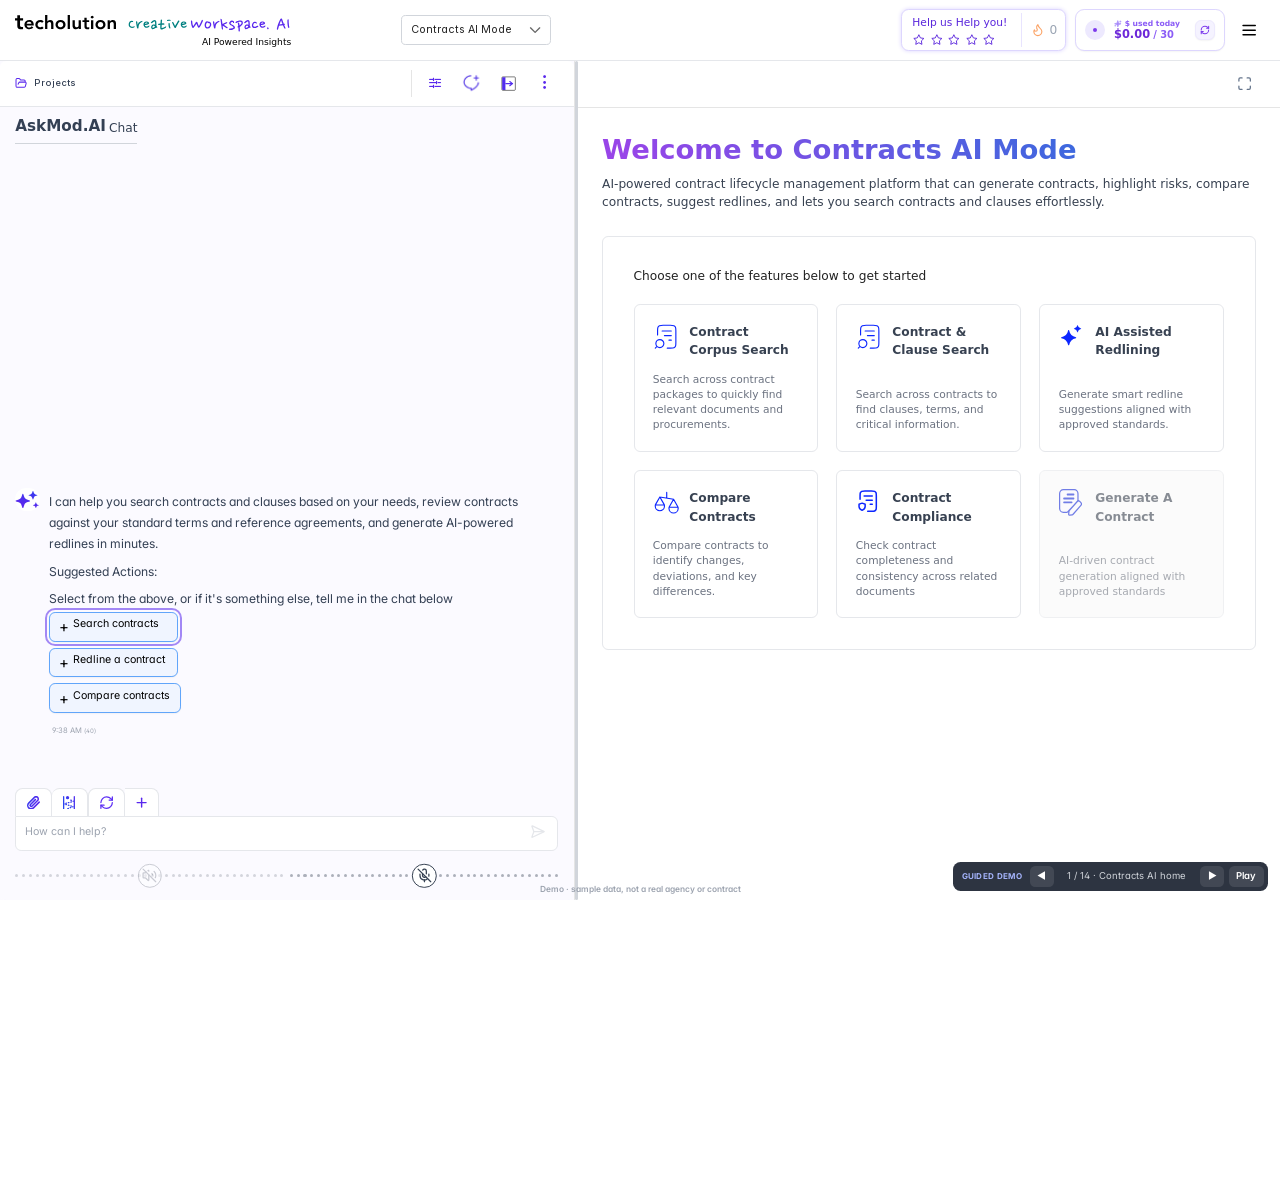
==== commit 4270b8dd: "Fit the page like Chrome at 90% on laptop screens; glow the send arrow Co-Authored-By: Claude Opus 5" ====
--- a/index.html
+++ b/index.html
@@ -1,6 +1,7 @@
 <!doctype html>
 <html lang="en"><head><meta charset="utf-8"><meta name="viewport" content="width=device-width, initial-scale=1">
 <title>Contracts AI Mode · CW | Techolution</title>
+<script>(function(){var q=parseFloat(new URLSearchParams(location.search).get('zoom'));var z=q>0?q:Math.min(1,Math.max(.75,innerWidth/1680));document.documentElement.style.zoom=z;document.documentElement.style.setProperty('--z',z);})();</script>
 <meta name="description" content="Interactive demo of Contracts AI in the Techolution creative workspace (AppMod.AI). Sample data only.">
 <link rel="preconnect" href="https://fonts.googleapis.com"><link rel="preconnect" href="https://fonts.gstatic.com" crossorigin>
 <link href="https://fonts.googleapis.com/css2?family=Inter:wght@400;500;600;700;800&family=Source+Serif+4:ital,wght@0,400;0,600;0,700;1,400&family=JetBrains+Mono:wght@500;600&display=swap" rel="stylesheet">
@@ -2172,7 +2173,7 @@
 .scr{display:none!important}
 .scr.on{display:block!important}
 #screens{position:relative}
-.cx{height:calc(100vh - 140px);overflow:hidden;display:flex;flex-direction:column;background:#fff;font-family:"Inter var",Inter,ui-sans-serif,system-ui,sans-serif;color:var(--ink)}
+.cx{height:calc(100vh / var(--z,1) - 140px);overflow:hidden;display:flex;flex-direction:column;background:#fff;font-family:"Inter var",Inter,ui-sans-serif,system-ui,sans-serif;color:var(--ink)}
 .cx-top{display:flex;align-items:center;gap:10px;padding:18px 28px 0;font-size:13px;color:#6B7280;font-weight:500}
 .cx-top a{color:var(--blue);font-weight:600;cursor:pointer}
 .cx-top a:hover{text-decoration:underline}
@@ -2374,6 +2375,17 @@
 .sr-list{width:40%;min-width:280px}
 
 #ov-filter .p-dialog-content,#ov-filter .p-dialog{overflow:visible}
+
+/* page scaled like Chrome 90%: keep full-height areas filling the window */
+.h-screen{height:calc(100vh / var(--z,1))!important}
+/* send arrow: glows when there is a message to send */
+#send{transition:background .25s,box-shadow .25s}
+#send svg{transition:stroke .2s,filter .2s}
+#send.ready{background:#F2EDFF!important;box-shadow:0 0 0 4px rgba(89,40,237,.10)}
+#send.ready svg{stroke:#5928ED;filter:drop-shadow(0 0 5px rgba(89,40,237,.55))}
+#send.sent{animation:sendpulse .7s ease-out}
+#send.sent svg{stroke:#5928ED;filter:drop-shadow(0 0 8px rgba(89,40,237,.8))}
+@keyframes sendpulse{0%{box-shadow:0 0 0 0 rgba(89,40,237,.45)}100%{box-shadow:0 0 0 14px rgba(89,40,237,0)}}
 </style>
 </head>
 <body><div id="root"><div style="display: contents;"><div class="flex flex-col w-full h-screen font-sans"><div class="w-full h-20"><div class="w-full h-full pointer-events-auto py-4 px-5 flex justify-start items-center gap-x-5 border-b border-b-[#E5E7EB]" style="background-color: rgb(255, 255, 255);"><div class="w-[30%] min-w-fit flex items-center gap-x-4"><div class="flex flex-col w-fit"><div class="flex space-x-4 items-center cursor-pointer"><div class="max-h-8"><img alt="Techolution Logo" class="max-h-8 w-auto object-contain" src="assets/techolution-logo.svg" style="width: auto; height: auto;"/></div><div class="max-h-8"><img alt="Creative Workspace Logo" class="max-h-8 w-auto object-contain" src="assets/cw-logo.svg" style="width: auto; height: auto;"/></div></div><span class="text-xs font-normal font-sans text-right" style="color: rgb(0, 0, 0);">AI Powered Insights</span></div></div><div class="w-[70%] flex flex-row justify-between items-center"><div class="flex gap-2"><div class="custom-header-dropdown pointer-events-auto h-10 border border-[#D1D5DB] rounded-[6px] text-sm p-dropdown p-component p-inputwrapper p-inputwrapper-filled" data-act="dd-modes" data-cw-track="mode_dropdown_opened" data-p-disabled="false" data-p-focus="false" data-pc-name="dropdown" data-pc-section="root" id="mode-dd"><div class="p-hidden-accessible" data-pc-section="hiddenselectedmessage"><input aria-haspopup="listbox" aria-label="select mode" data-pc-section="input" readonly="" tabindex="0" type="text" value="Contract Intelligence Mode"/></div><div class="p-hidden-accessible p-dropdown-hidden-select" data-pc-section="hiddenselectedmessage"><select data-pc-section="select" tabindex="-1"><option data-pc-section="option" selected="" value="11">Contract Intelligence Mode</option></select></div><span class="p-dropdown-label p-inputtext" data-pc-section="input" tabindex="-1">Contracts AI Mode</span><div aria-expanded="false" aria-haspopup="listbox" aria-label="Select Mode" class="p-dropdown-trigger" data-pc-section="trigger" role="button"><svg class="p-icon p-dropdown-trigger-icon p-clickable" data-pc-section="dropdownicon" data-pr-overlay-visible="false" fill="none" height="14" viewbox="0 0 14 14" width="14" xmlns="http://www.w3.org/2000/svg"><path d="M7.01744 10.398C6.91269 10.3985 6.8089 10.378 6.71215 10.3379C6.61541 10.2977 6.52766 10.2386 6.45405 10.1641L1.13907 4.84913C1.03306 4.69404 0.985221 4.5065 1.00399 4.31958C1.02276 4.13266 1.10693 3.95838 1.24166 3.82747C1.37639 3.69655 1.55301 3.61742 1.74039 3.60402C1.92777 3.59062 2.11386 3.64382 2.26584 3.75424L7.01744 8.47394L11.769 3.75424C11.9189 3.65709 12.097 3.61306 12.2748 3.62921C12.4527 3.64535 12.6199 3.72073 12.7498 3.84328C12.8797 3.96582 12.9647 4.12842 12.9912 4.30502C13.0177 4.48162 12.9841 4.662 12.8958 4.81724L7.58083 10.1322C7.50996 10.2125 7.42344 10.2775 7.32656 10.3232C7.22968 10.3689 7.12449 10.3944 7.01744 10.398Z" fill="currentColor"></path></svg></div></div></div><div class="flex justify-end items-center gap-x-3"><div class="flex items-stretch gap-3"><div class="cw-header-feedback-card" id="feedback"><div aria-expanded="false" class="cw-header-feedback-trigger"><span><button class="cw-header-feedback-open" type="button"><strong>Help us Help you!</strong></button><div class="cw-header-feedback-rating-actions"><div aria-label="Rate a feature" class="cw-feedback-stars" role="radiogroup" style="--cw-feedback-accent: #5925DC; --cw-feedback-star-empty: #5925DC; gap: 5px; margin-top: 2px;"><button aria-checked="false" aria-label="1 star" role="radio" style="width: 18px; height: 18px; flex: 0 0 18px; --cw-feedback-star-button-color: inherit;" type="button"><svg aria-hidden="true" fill="none" style="pointer-events: none;" viewbox="0 0 20 20"><path d="M10.0003 2.5L12.2503 7.16667L17.3337 7.91667L13.667 11.5L14.5003 16.5833L10.0003 14.1667L5.50033 16.5833L6.33366 11.5L2.66699 7.91667L7.75033 7.16667L10.0003 2.5Z" stroke="#5925DC" stroke-linejoin="round" stroke-width="1.33333"></path></svg></button><button aria-checked="false" aria-label="2 stars" role="radio" style="width: 18px; height: 18px; flex: 0 0 18px; --cw-feedback-star-button-color: inherit;" type="button"><svg aria-hidden="true" fill="none" style="pointer-events: none;" viewbox="0 0 20 20"><path d="M10.0003 2.5L12.2503 7.16667L17.3337 7.91667L13.667 11.5L14.5003 16.5833L10.0003 14.1667L5.50033 16.5833L6.33366 11.5L2.66699 7.91667L7.75033 7.16667L10.0003 2.5Z" stroke="#5925DC" stroke-linejoin="round" stroke-width="1.33333"></path></svg></button><button aria-checked="false" aria-label="3 stars" role="radio" style="width: 18px; height: 18px; flex: 0 0 18px; --cw-feedback-star-button-color: inherit;" type="button"><svg aria-hidden="true" fill="none" style="pointer-events: none;" viewbox="0 0 20 20"><path d="M10.0003 2.5L12.2503 7.16667L17.3337 7.91667L13.667 11.5L14.5003 16.5833L10.0003 14.1667L5.50033 16.5833L6.33366 11.5L2.66699 7.91667L7.75033 7.16667L10.0003 2.5Z" stroke="#5925DC" stroke-linejoin="round" stroke-width="1.33333"></path></svg></button><button aria-checked="false" aria-label="4 stars" role="radio" style="width: 18px; height: 18px; flex: 0 0 18px; --cw-feedback-star-button-color: inherit;" type="button"><svg aria-hidden="true" fill="none" style="pointer-events: none;" viewbox="0 0 20 20"><path d="M10.0003 2.5L12.2503 7.16667L17.3337 7.91667L13.667 11.5L14.5003 16.5833L10.0003 14.1667L5.50033 16.5833L6.33366 11.5L2.66699 7.91667L7.75033 7.16667L10.0003 2.5Z" stroke="#5925DC" stroke-linejoin="round" stroke-width="1.33333"></path></svg></button><button aria-checked="false" aria-label="5 stars" role="radio" style="width: 18px; height: 18px; flex: 0 0 18px; --cw-feedback-star-button-color: inherit;" type="button"><svg aria-hidden="true" fill="none" style="pointer-events: none;" viewbox="0 0 20 20"><path d="M10.0003 2.5L12.2503 7.16667L17.3337 7.91667L13.667 11.5L14.5003 16.5833L10.0003 14.1667L5.50033 16.5833L6.33366 11.5L2.66699 7.91667L7.75033 7.16667L10.0003 2.5Z" stroke="#5925DC" stroke-linejoin="round" stroke-width="1.33333"></path></svg></button></div></div></span></div><button aria-label="Leaderboard coming soon" class="cw-header-feedback-count" disabled="" type="button"><svg class="lucide lucide-flame" fill="none" height="18" stroke="#f97316" stroke-linecap="round" stroke-linejoin="round" stroke-width="2" viewbox="0 0 24 24" width="18" xmlns="http://www.w3.org/2000/svg"><path d="M8.5 14.5A2.5 2.5 0 0 0 11 12c0-1.38-.5-2-1-3-1.072-2.143-.224-4.054 2-6 .5 2.5 2 4.9 4 6.5 2 1.6 3 3.5 3 5.5a7 7 0 1 1-14 0c0-1.153.433-2.294 1-3a2.5 2.5 0 0 0 2.5 2.5z"></path></svg><span>0</span></button></div><div class="flex cursor-pointer items-center gap-3 rounded-xl border-2 border-violet-200 bg-white px-3 py-1.5 shadow-sm transition-all hover:border-violet-300" data-act="usage" id="usage"><div class="flex h-[26px] w-[26px] shrink-0 items-center justify-center rounded-full bg-violet-100"><span class="h-1.5 w-1.5 rounded-full bg-violet-600"></span></div><div class="flex flex-col items-start gap-0 leading-none"><span class="flex items-center gap-1 text-[10px] font-bold text-violet-500"><svg class="lucide lucide-sparkles text-violet-400" fill="currentColor" height="10" stroke="currentColor" stroke-linecap="round" stroke-linejoin="round" stroke-width="2" viewbox="0 0 24 24" width="10" xmlns="http://www.w3.org/2000/svg"><path d="M9.937 15.5A2 2 0 0 0 8.5 14.063l-6.135-1.582a.5.5 0 0 1 0-.962L8.5 9.936A2 2 0 0 0 9.937 8.5l1.582-6.135a.5.5 0 0 1 .963 0L14.063 8.5A2 2 0 0 0 15.5 9.937l6.135 1.581a.5.5 0 0 1 0 .964L15.5 14.063a2 2 0 0 0-1.437 1.437l-1.582 6.135a.5.5 0 0 1-.963 0z"></path><path d="M20 3v4"></path><path d="M22 5h-4"></path><path d="M4 17v2"></path><path d="M5 18H3"></path></svg> $ used today</span><span class="mt-[2px] flex items-baseline gap-1 text-[15px] font-bold text-violet-700">$0.00<span class="text-[13px] font-bold text-violet-500">/ 30</span></span></div><button class="ml-2 flex h-[26px] w-[26px] shrink-0 items-center justify-center rounded-[8px] border border-violet-100 bg-violet-50 text-violet-600 shadow-sm transition-colors hover:border-violet-200 hover:bg-violet-100 disabled:opacity-50"><svg class="lucide lucide-refresh-cw" fill="none" height="13" stroke="currentColor" stroke-linecap="round" stroke-linejoin="round" stroke-width="2.5" viewbox="0 0 24 24" width="13" xmlns="http://www.w3.org/2000/svg"><path d="M3 12a9 9 0 0 1 9-9 9.75 9.75 0 0 1 6.74 2.74L21 8"></path><path d="M21 3v5h-5"></path><path d="M21 12a9 9 0 0 1-9 9 9.75 9.75 0 0 1-6.74-2.74L3 16"></path><path d="M8 16H3v5"></path></svg></button></div></div><button class="w-fit h-10 pointer-events-auto rounded-[6px] p-2 p-button p-component p-button-icon-only" data-act="hamb" data-pc-name="button" data-pc-section="root" id="hamb-btn" title="Open sidebar"><svg class="lucide lucide-menu" fill="none" height="24" stroke="#000000" stroke-linecap="round" stroke-linejoin="round" stroke-width="2" viewbox="0 0 24 24" width="24" xmlns="http://www.w3.org/2000/svg"><line x1="4" x2="20" y1="12" y2="12"></line><line x1="4" x2="20" y1="6" y2="6"></line><line x1="4" x2="20" y1="18" y2="18"></line></svg><span class="p-button-label p-c" data-pc-section="label"> </span></button></div></div></div></div><div class="w-full h-[calc(100%-5rem)] relative"><div class="w-full flex justify-between h-full overflow-visible gap-x-[0.5rem]"><div class="flex flex-col items-start w-full h-full"><div class="flex flex-col w-full h-full md:flex-row gap-x-4 relative"><div class="w-full h-full !overflow-visible" data-panel-group="" data-panel-group-direction="horizontal" data-panel-group-id=":rb:" style="display: flex; flex-direction: row; height: 100%; overflow: hidden; width: 100%;"><div class="overflow-visible relative transition-all duration-300 ease-in-out w-[45%] w-[45%]" data-panel="" data-panel-group-id=":rb:" data-panel-id="sidebar" data-panel-size="45.0" id="sidebar" style="flex: 45 1 0px; overflow: hidden;"><div class="flex flex-col w-full h-full relative border-r border-[#E5E5E5]" style="background-color: rgb(251, 250, 255); color: rgb(52, 64, 84);"><div class="w-full flex justify-between items-center h-[60px] px-5 border-b rounded-t-[8px]" style="background-color: rgb(255, 255, 255); color: rgb(52, 64, 84); border-color: rgb(229, 231, 235);"><div class="flex justify-between items-center gap-2"><nav class="w-full p-0 bg-transparent border-none flex-nowrap whitespace-nowrap overflow-hidden p-breadcrumb p-component border-none bg-transparent p-0" data-pc-name="breadcrumb" data-pc-section="root"><ol class="p-breadcrumb-list" data-pc-section="menu"><li class="p-menuitem bg-transparent p-0" data-pc-section="menuitem" id="pr_id_157_0"><button class="text-xs flex items-center gap-x-2 hover:text-[#5928ED] text-[#111827] transition-colors duration-200 p-button p-component" data-act="projects" data-cw-track="projects_opened" data-cw-track-params='{"source":"cw","component":"chat_header","action":"open_projects_page"}' data-pc-name="button" data-pc-section="root" data-testid="headerProjectsButton" style="color: rgb(52, 64, 84);" type="button"><span class="flex items-center justify-center w-4 h-4" data-testid="headerProjectButtonFolderIcon"><svg class="lucide lucide-folder-open" fill="none" height="24" stroke="#5928ED" stroke-linecap="round" stroke-linejoin="round" stroke-width="2" viewbox="0 0 24 24" width="24" xmlns="http://www.w3.org/2000/svg"><path d="m6 14 1.5-2.9A2 2 0 0 1 9.24 10H20a2 2 0 0 1 1.94 2.5l-1.54 6a2 2 0 0 1-1.95 1.5H4a2 2 0 0 1-2-2V5a2 2 0 0 1 2-2h3.9a2 2 0 0 1 1.69.9l.81 1.2a2 2 0 0 0 1.67.9H18a2 2 0 0 1 2 2v2"></path></svg></span><span class="font-medium" data-testid="headerProjectButtonLabel">Projects</span></button></li></ol></nav></div><div class="flex h-9 items-center gap-x-3"><div class="h-9 border-l border-[#E5E5E5]"></div><button aria-label="Filter Settings" class="newChatBtn p-button p-component p-button-icon-only" data-act="filter" data-pc-name="button" data-pc-section="root" data-pr-position="top" data-pr-tooltip="Filter Settings"><i class="pi pi-sliders-h" style="color: rgb(89, 40, 237);"></i><span class="p-button-label p-c" data-pc-section="label"> </span></button><button aria-label="Start New Chat" class="newChatBtn p-button p-component p-button-icon-only" data-act="newchat" data-cw-track="new_chat_opened" data-cw-track-params='{"source":"cw","component":"chat_header","action":"start_new_chat"}' data-pc-name="button" data-pc-section="root" data-pr-position="top" data-pr-tooltip="New Chat" data-testid="headerNewChatButton"><svg data-testid="headerNewChatButtonIcon" fill="none" height="28" viewbox="0 0 191 191" width="28" xmlns="http://www.w3.org/2000/svg" xmlns:xlink="http://www.w3.org/1999/xlink"><path d="M0 0h191v191H0z" fill="url(#NewChatIcon_svg__a)"></path><defs><pattern height="1" id="NewChatIcon_svg__a" patterncontentunits="objectBoundingBox" width="1"><use transform="scale(.00667)" xlink:href="#NewChatIcon_svg__b"></use></pattern><image height="150" id="NewChatIcon_svg__b" preserveaspectratio="none" width="150" xlink:href="[data-uri]"/></defs></svg><span class="p-button-label p-c" data-pc-section="label"> </span></button><div class="relative inline-block"><button aria-label="Expand to right" class="expandToRight bg-[#fff] p-button p-component p-button-icon-only p-button-rounded" data-act="chatmin" data-pc-name="button" data-pc-section="root" data-testid="headerExpandChatButton"><svg fill="none" height="20" viewbox="0 0 165 165" width="20" xmlns="http://www.w3.org/2000/svg"><rect fill="none" height="145" rx="10" stroke="black" stroke-width="6" width="145" x="10" y="10"></rect><path d="M13 23C13 17.4772 17.4772 13 23 13H44C46.2091 13 48 14.7909 48 17V148C48 150.209 46.2091 152 44 152H23C17.4772 152 13 147.523 13 142V23Z" fill="#512CED"></path><path d="M56 17C56 14.7909 57.7909 13 60 13H142C147.523 13 152 17.4772 152 23V142C152 147.523 147.523 152 142 152H60C57.7909 152 56 150.209 56 148V17Z" fill="#fff" fill-opacity="0.25"></path><path d="M52 82.5 H125 M125 82.5 L95 60 M125 82.5 L95 105" stroke="#512CED" stroke-linecap="round" stroke-linejoin="round" stroke-width="12"></path></svg><span class="p-button-label p-c" data-pc-section="label"> </span></button></div><div class="relative inline-block" id="menu-wrap"><button aria-label="Chat tools" class="chatToolsPopoverBtn p-button p-component p-button-icon-only p-button-rounded" data-act="menu" data-pc-name="button" data-pc-section="root" id="menu-btn" style="background-color: rgb(255, 255, 255); color: rgb(89, 40, 237);"><i class="pi pi-ellipsis-v text-[18px]" style="color: rgb(89, 40, 237);"></i><span class="p-button-label p-c" data-pc-section="label"> </span></button><div class="z-[9999] absolute right-0 top-full w-[230px] rounded border p-2 text-sm shadow-lg" id="ov-menu" style="background-color: rgb(255, 255, 255); border-color: rgb(229, 231, 235);;display:none"><button aria-label="Minimize Chat" class="flex w-full items-center gap-2 rounded px-3 py-2 text-left text-sm font-medium transition-colors p-button p-component" data-act="mi" data-m="Minimize Chat" data-pc-name="button" data-pc-section="root" data-testid="headerMinimizeChatButton" style="color: rgb(52, 64, 84);" type="button"><i class="pi pi-times text-[18px]" style="color: rgb(89, 40, 237);"></i><span>Minimize Chat</span></button><button aria-pressed="false" class="flex w-full items-center gap-2 rounded px-3 py-2 text-left text-sm font-medium transition-colors" data-act="mi" data-m="Recollect Harder Off" data-testid="headerThinkHarderButton" style="color: rgb(52, 64, 84);" type="button"><i class="pi pi-lightbulb shrink-0 text-[18px]" style="color: rgb(89, 40, 237);"></i><span>Recollect Harder Off</span></button><button class="flex w-full items-center gap-2 rounded px-3 py-2 text-left text-sm font-medium transition-colors" data-act="mi" data-m="Conversation History" data-testid="headerHistoryButton" style="color: rgb(52, 64, 84);" type="button"><i class="pi pi-history shrink-0 text-[18px]" style="color: rgb(89, 40, 237);"></i><span>Conversation History</span></button><button aria-label="Export conversation to Docs" class="flex w-full items-center gap-2 rounded px-3 py-2 text-left text-sm font-medium transition-colors" data-act="mi" data-m="Export to Docs" data-testid="headerExportToDocsButton" style="color: rgb(52, 64, 84); opacity: 1; cursor: pointer;" type="button"><svg class="lucide lucide-file-text shrink-0" fill="none" height="18" stroke="#5928ED" stroke-linecap="round" stroke-linejoin="round" stroke-width="2" viewbox="0 0 24 24" width="18" xmlns="http://www.w3.org/2000/svg"><path d="M15 2H6a2 2 0 0 0-2 2v16a2 2 0 0 0 2 2h12a2 2 0 0 0 2-2V7Z"></path><path d="M14 2v4a2 2 0 0 0 2 2h4"></path><path d="M10 9H8"></path><path d="M16 13H8"></path><path d="M16 17H8"></path></svg><span>Export to Docs</span></button><button aria-label="Open Pre-release Quality Checklist" class="flex w-full items-center gap-2 rounded px-3 py-2 text-left text-sm font-medium transition-colors" data-act="mi" data-m="Pre-Release Quality Checklist" data-testid="headerChecklistButton" style="color: rgb(52, 64, 84);" type="button"><svg class="lucide lucide-clipboard-list shrink-0" fill="none" height="18" stroke="#5928ED" stroke-linecap="round" stroke-linejoin="round" stroke-width="2" viewbox="0 0 24 24" width="18" xmlns="http://www.w3.org/2000/svg"><rect height="4" rx="1" ry="1" width="8" x="8" y="2"></rect><path d="M16 4h2a2 2 0 0 1 2 2v14a2 2 0 0 1-2 2H6a2 2 0 0 1-2-2V6a2 2 0 0 1 2-2h2"></path><path d="M12 11h4"></path><path d="M12 16h4"></path><path d="M8 11h.01"></path><path d="M8 16h.01"></path></svg><span>Pre-Release Quality Checklist</span></button><button aria-label="Open Log Controls" class="flex w-full items-center gap-2 rounded px-3 py-2 text-left text-sm font-medium transition-colors" data-act="mi" data-m="Log Controls" data-testid="headerLogControlsButton" style="color: rgb(52, 64, 84);" type="button"><svg class="lucide lucide-logs shrink-0" fill="none" height="18" stroke="#5928ED" stroke-linecap="round" stroke-linejoin="round" stroke-width="2" viewbox="0 0 24 24" width="18" xmlns="http://www.w3.org/2000/svg"><path d="M13 12h8"></path><path d="M13 18h8"></path><path d="M13 6h8"></path><path d="M3 12h1"></path><path d="M3 18h1"></path><path d="M3 6h1"></path><path d="M8 12h1"></path><path d="M8 18h1"></path><path d="M8 6h1"></path></svg><span>Log Controls</span></button><style>.small-switch {
@@ -2640,6 +2652,9 @@
 const $=s=>document.querySelector(s), $$=s=>[...document.querySelectorAll(s)];
 const msgs=$('#msgs'), scroller=$('#msgscroll'), cursor=$('#cursor');
 const P=new URLSearchParams(location.search);
+/* fit like Chrome at 90%: on a laptop screen the whole page is scaled down a little (the same as Cmd -), never up */
+let Z=1; function fitZoom(){ const q=parseFloat(P.get('zoom')); Z=q>0?q:Math.min(1,Math.max(.75,innerWidth/1680)); document.documentElement.style.zoom=Z; document.documentElement.style.setProperty('--z',Z); }
+fitZoom(); addEventListener('resize',fitZoom);
 if(P.has('clean')) document.body.classList.add('clean');
 const ico=(id,cls)=>`<svg class="${cls||''}"><use href="#${id}"/></svg>`;
 const icoS=(id,px,color)=>`<svg style="width:${px}px;height:${px}px;${color?'color:'+color:''}"><use href="#${id}"/></svg>`;
@@ -2661,7 +2676,7 @@
 function scrollChat(el,mode){
   if(!el) return Promise.resolve(); lastAim=performance.now();
   const er=el.getBoundingClientRect(), mr=scroller.getBoundingClientRect();
-  const top=scroller.scrollTop+(er.top-mr.top), h=er.height;
+  const top=scroller.scrollTop+(er.top-mr.top)/Z, h=er.height/Z;
   const target=mode==='top'?Math.max(0,top-24):Math.max(0,top+h-scroller.clientHeight+24);
   return smoothScroll(scroller,target);
 }
@@ -2670,7 +2685,7 @@
   return new Promise(r=>{const f=now=>{const k=Math.min(1,(now-t0)/dur), e=k<.5?2*k*k:1-Math.pow(-2*k+2,2)/2; box.scrollTop=from+d*e; k<1?requestAnimationFrame(f):r();};requestAnimationFrame(f);}); }
 let cx=900, cy=700, AUTOPLAY=false;
 async function point(el){ if(!ANIM||!AUTOPLAY||P.has('nocursor')||!el) return; cursor.classList.add('on');
-  const r=el.getBoundingClientRect(), px=r.left+r.width/2, py=r.top+r.height/2, fx=cx, fy=cy, dur=700, t0=performance.now();
+  const r=el.getBoundingClientRect(), px=(r.left+r.width/2)/Z, py=(r.top+r.height/2)/Z, fx=cx, fy=cy, dur=700, t0=performance.now();
   await new Promise(res=>{const f=now=>{const k=Math.min(1,(now-t0)/dur), e=1-Math.pow(1-k,3);cx=fx+(px-fx)*e;cy=fy+(py-fy)*e;cursor.style.transform=`translate(${cx-4}px,${cy-2}px)`;k<1?requestAnimationFrame(f):res();};requestAnimationFrame(f);});
   await sleep(220); }
 function hideCursor(){cursor.classList.remove('on');}
@@ -2717,7 +2732,7 @@
   $('#pv-name').textContent=d.name; $('#pv-page').textContent=d.pg; $('#pv-doc').innerHTML=d.html(); $('#pv-wrap').style.transform='';
   if(hl){ const c=$('#'+d.hl); if(c){ c.classList.add(d.bad?'hlbad':'hl'); aimPaper(c); } } }
 function aimPaper(c){ const bg=$('#pv-bg'), wrap=$('#pv-wrap'); wrap.style.transition='none'; wrap.style.transform=''; void wrap.offsetHeight; wrap.style.transition='';
-  const off=c.getBoundingClientRect().top-wrap.getBoundingClientRect().top; const H=bg.clientHeight, ph=wrap.offsetHeight;
+  const off=(c.getBoundingClientRect().top-wrap.getBoundingClientRect().top)/Z; const H=bg.clientHeight, ph=wrap.offsetHeight;
   const y=Math.max(0,Math.min(off-H*0.35, ph-H+32)); if(!ANIM) wrap.style.transition='none'; wrap.style.transform=`translateY(${-y}px)`; if(!ANIM){ void wrap.offsetHeight; wrap.style.transition=''; } }
 
 /* contract views */
@@ -2743,7 +2758,7 @@
   const d=document.createElement('div'); d.innerHTML=html; const el=d.firstElementChild;
   if(old) old.replaceWith(el); else { const body=$('#rl-body'); if(body.querySelector('.rl-empty')) body.innerHTML=''; const nxt=[...body.children].find(x=>+x.id.slice(3)>i); nxt?body.insertBefore(el,nxt):body.appendChild(el); }
   if(anim&&ANIM){ el.classList.add(s==='marked'?'mark-in':'flash'); const body=$('#rl-body'); const er=el.getBoundingClientRect(), br=body.getBoundingClientRect();
-    const top=body.scrollTop+(er.top-br.top); if(top+er.height>body.scrollTop+body.clientHeight-20||top<body.scrollTop) smoothScroll(body,Math.max(0,top-body.clientHeight/2+er.height/2),420); }
+    const top=body.scrollTop+(er.top-br.top)/Z, eh=er.height/Z; if(top+eh>body.scrollTop+body.clientHeight-20||top<body.scrollTop) smoothScroll(body,Math.max(0,top-body.clientHeight/2+eh/2),420); }
   renderCount(); const cd=$('#c-dv'+i); if(cd) cd.outerHTML=devSpan(i,'c'); }
 function renderKey(){ const fixed=st.status!=='review';
   $('#rpt-key').innerHTML=`<div class="rpt-h"><h2>Key terms</h2><span class="cdtag">Read by Contracts AI</span><span class="meta">${fixed?'After the redline':'From the vendor draft v2'}</span></div>
@@ -2789,7 +2804,7 @@
     if(ANIM && !typed){ await point(box); hideCursor(); box.focus();
       for(let i=1;i<=QUESTION.length;i++){guard(t); box.value=QUESTION.slice(0,i); await sleep(30+(QUESTION[i-1]===' '?22:0));}
       await sleep(300); await point($('#send')); await sleep(120); guard(t); }
-    box.value=''; box.blur(); hideCursor();
+    if(ANIM) pulseSend(); box.value=''; box.blur(); hideCursor();
     const u=user(q,'9:41 AM'); await scrollChat(u);
  }},
  {id:'working',label:'Searching every contract',run:async t=>{ await work(t,[
@@ -2976,7 +2991,7 @@
 const starSvgs=()=>[...document.querySelectorAll('#feedback svg')].filter(s=>!s.closest('[class*="flame"]')).slice(0,5);
 function paintStars(){ starSvgs().forEach((s,i)=>s.classList.toggle('star-on',i<st.stars)); }
 starSvgs().forEach((s,i)=>{ s.style.cursor='pointer'; s.addEventListener('click',e=>{ e.stopPropagation(); st.stars=i+1; paintStars(); toast(`Thanks for rating Contracts AI ${i+1} of 5`); }); });
-function placeModes(){ const p=$('#ov-modes'), r=$('#mode-dd').getBoundingClientRect(); p.style.top=(r.bottom+6)+'px'; p.style.left=Math.max(12,r.left-20)+'px'; p.style.position='fixed'; }
+function placeModes(){ const p=$('#ov-modes'), r=$('#mode-dd').getBoundingClientRect(); p.style.top=(r.bottom/Z+6)+'px'; p.style.left=Math.max(12,r.left/Z-20)+'px'; p.style.position='fixed'; }
 function filterModes(q){ q=(q||'').toLowerCase(); $$('#ov-modes li').forEach(li=>li.style.display=!q||li.textContent.toLowerCase().includes(q)?'':'none'); }
 
 /* ======================= one click handler ======================= */
@@ -3005,7 +3020,7 @@
     case 'view': setView(el.dataset.v); break;
     case 'sel': { if(screen!=='search') show('search'); const i=el.dataset.i==='low'?'low':+el.dataset.i; selectResult(i,cur>=5||(i==='low'&&cur>=6)); break; }
     case 'pv-open': { const r=st.sel==='low'?LOW:SR[st.sel]; if(r.id===MAIN){ if(cur===6) await advanceTo('open'); else { show('contract'); setView('DOC'); } } else toast(`${r.id} · ${r.cp} · ${r.st}`); break; }
-    case 'send': { const v=$('#cin').value.trim();
+    case 'send': { const v=$('#cin').value.trim(); if(v) pulseSend();
       if(cur===0&&(!v||/45|payment|net|days/i.test(v))){ await advanceTo('results'); }
       else if(cur===6&&/redline|check|template|01184|kestrel|open/i.test(v)){ $('#cin').value=''; await advanceTo('open'); }
       else if(cur===7&&/compar|template|redline/i.test(v)){ $('#cin').value=''; await advanceTo('redline'); }
@@ -3095,6 +3110,8 @@
 $('#mode-search')?.addEventListener('input',e=>filterModes(e.target.value));
 $('#pj-search').addEventListener('input',renderProjects);
 $('#hist-search')?.addEventListener('input',e=>{ const q=e.target.value.toLowerCase(); $$('#ov-hamb .p-sidebar-content button, #ov-hamb .p-sidebar-content [class*="rounded"]').forEach(()=>{}); });
+(function sendLoop(){ const v=!!$('#cin').value.trim(); $('#send').classList.toggle('ready',v); requestAnimationFrame(sendLoop); })();
+function pulseSend(){ const b=$('#send'); b.classList.remove('sent'); void b.offsetWidth; b.classList.add('sent'); setTimeout(()=>b.classList.remove('sent'),700); }
 $('#cin').addEventListener('keydown',e=>{ if(e.key==='Enter'&&!e.shiftKey){ e.preventDefault(); $('#send').click(); } });
 $('#b-next').onclick=()=>{ if(!playing&&!advancing) next(); };
 $('#b-prev').onclick=()=>{ playing=false; if(cur>0) goTo(cur-1); };
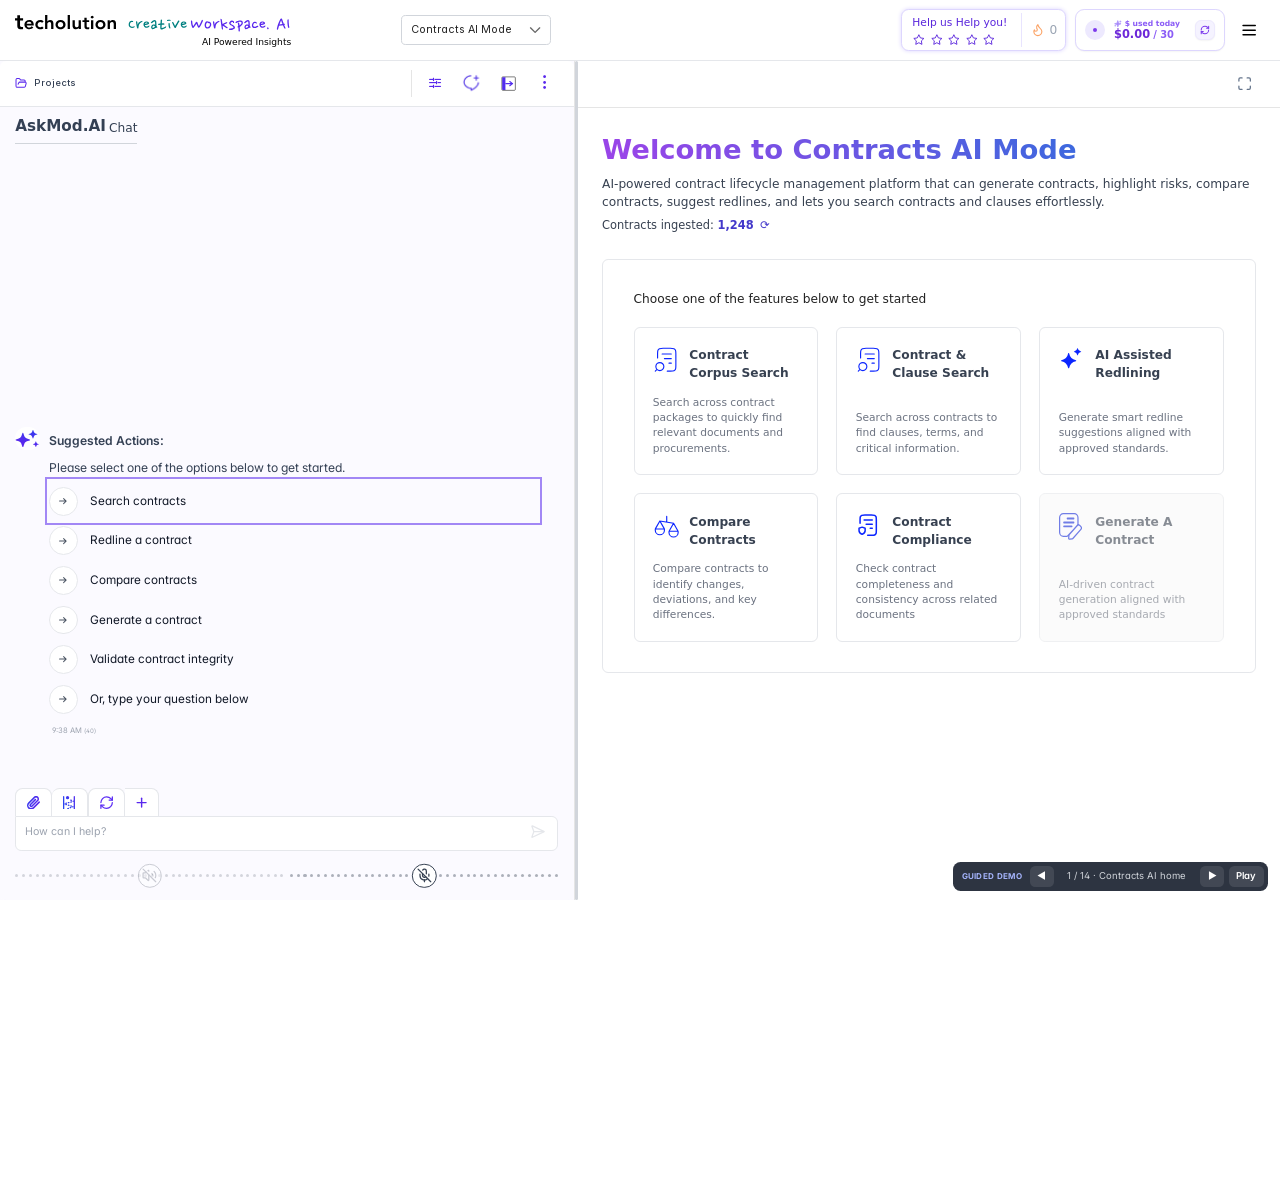
==== commit 8b556620: "Legal Mode look from the Contract Intelligence demo, real PDF viewer, logo resets to home Results pa" ====
--- a/index.html
+++ b/index.html
@@ -532,6 +532,7 @@
 h1, h2, h3, h4, h5, h6 { font-size: inherit; font-weight: inherit; }
 a { color: inherit; text-decoration: inherit; }
 b, strong { font-weight: bolder; }
+small { font-size: 80%; }
 button, input, optgroup, select, textarea { font-family: inherit; font-feature-settings: inherit; font-variation-settings: inherit; font-size: 100%; font-weight: inherit; line-height: inherit; letter-spacing: inherit; color: inherit; margin: 0px; padding: 0px; }
 button, select { text-transform: none; }
 button, input:where([type="button"]), input:where([type="reset"]), input:where([type="submit"]) { appearance: button; background-color: transparent; background-image: none; }
@@ -2387,8 +2388,192 @@
 #send.sent svg{stroke:#5928ED;filter:drop-shadow(0 0 8px rgba(89,40,237,.8))}
 @keyframes sendpulse{0%{box-shadow:0 0 0 0 rgba(89,40,237,.45)}100%{box-shadow:0 0 0 14px rgba(89,40,237,0)}}
 </style>
+<style>/* ===== Legal Mode look (from the Contract Intelligence demo recordings) ===== */
+.lm{height:calc(100vh / var(--z,1) - 140px);display:flex;flex-direction:column;background:#fff;font-family:Inter,"Inter var",ui-sans-serif,system-ui,sans-serif;color:#111827}
+.lm-top{display:flex;align-items:center;gap:14px;padding:16px 24px;border-bottom:1px solid #E5E7EB}
+.lm-top .back{width:30px;height:30px;display:grid;place-items:center;color:#111827;border-radius:6px}
+.lm-top .back:hover{background:#F3F4F6}
+.lm-top .back svg{width:20px;height:20px;transform:rotate(90deg)}
+.lm-top h2{flex:1;min-width:0;font-size:17px;font-weight:500;line-height:1.35}
+.lm-ib{width:36px;height:36px;display:grid;place-items:center;color:#9CA3AF;border-radius:8px}
+.lm-ib:hover{background:#F3F4F6;color:#4B5563}
+.lm-ib.on{color:#111827}
+.lm-ib svg{width:20px;height:20px}
+.lm-sub{display:flex;align-items:flex-start;gap:12px;padding:16px 24px 10px}
+.lm-sub .t{flex:1;min-width:0}
+.lm-sub .t b{display:block;font-size:16px;font-weight:500;line-height:1.4}
+.lm-sub .t small{display:block;font-size:14px;color:#4B5563;margin-top:4px}
+.lm-sort{height:46px;border:1px solid #D1D5DB;border-radius:8px;display:flex;align-items:center;gap:10px;padding:0 10px 0 14px}
+.lm-sort svg{width:18px;height:18px;color:#4B5563}
+.lm-sort span{background:#EEF2FF;color:#3730A3;font-weight:600;font-size:13.5px;border-radius:6px;padding:5px 10px;display:inline-flex;align-items:center;gap:6px}
+.lm-filt{width:46px;height:46px;border:1px solid #D1D5DB;border-radius:8px;display:grid;place-items:center;color:#374151}
+.lm-filt svg{width:19px;height:19px}
+.lm-list{flex:1;min-height:0;overflow-y:auto;padding:4px 24px 24px;scrollbar-width:thin}
+.lm-card{border:1px solid #E5E7EB;border-radius:10px;padding:16px 20px 14px;margin-bottom:16px;background:#fff;transition:box-shadow .3s,border-color .3s}
+.lm-card.flash{border-color:#A78BFA;box-shadow:0 0 0 4px rgba(124,58,237,.12)}
+.lm-ch{display:flex;align-items:center;gap:8px}
+.lm-ch h3{flex:1;min-width:0;font-size:17px;font-weight:500;white-space:nowrap;overflow:hidden;text-overflow:ellipsis}
+.lm-chip{height:30px;border:1px solid #E5E7EB;border-radius:7px;padding:0 10px;display:inline-flex;align-items:center;gap:6px;font-size:13px;color:#6B7280;flex:none;background:#fff}
+.lm-chip:hover{border-color:#C4B5FD;color:#5B21B6}
+.lm-chip svg{width:14px;height:14px}
+.lm-chip.ic{width:34px;padding:0;justify-content:center}
+.lm-chip.ic svg{width:15px;height:15px}
+.lm-score{height:30px;border-radius:7px;padding:0 9px;display:inline-flex;align-items:center;gap:4px;font-size:13px;font-weight:600;flex:none;border:1px solid}
+.lm-score .lm-spk{width:12px;height:12px}
+.lm-score.hi{color:#16A34A;background:#F0FDF4;border-color:#BBF7D0}
+.lm-score.mid{color:#CA8A04;background:#FEFCE8;border-color:#FDE68A}
+.lm-score.low{color:#EA580C;background:#FFF7ED;border-color:#FED7AA}
+.lm-meta{display:grid;grid-template-columns:repeat(5,minmax(0,1fr));gap:12px;padding:16px 12px 14px}
+.lm-meta small{display:block;font-size:12.5px;color:#4B5563;line-height:1.3}
+.lm-meta b{display:block;font-size:14px;font-weight:500;color:#111827;margin-top:5px;text-transform:uppercase}
+.lm-meta b.trunc{white-space:nowrap;overflow:hidden;text-overflow:ellipsis;text-transform:none}
+.lm-p2{display:none}
+.lm-ais{border:1.5px solid #8B8CF8;border-radius:8px;padding:12px 14px;background:linear-gradient(#fff,#fff) padding-box}
+.lm-aih{display:flex;align-items:center;gap:7px;color:#4338CA;font-weight:600;font-size:14.5px}
+.lm-aih .lm-spk{width:16px;height:16px}
+.lm-ais > p{font-size:14px;line-height:1.55;color:#111827;margin-top:6px;display:-webkit-box;-webkit-line-clamp:2;-webkit-box-orient:vertical;overflow:hidden}
+.lm-ais.more > p{-webkit-line-clamp:unset}
+.lm-ais b{font-weight:600}
+.lm-vm{color:#4338CA;font-style:italic;font-weight:600;font-size:14px;cursor:pointer}
+.lm-hand{width:17px;height:17px;color:#6B7280;vertical-align:-3px}
+.lm-car svg{width:13px;height:13px;color:#6B7280;vertical-align:-1px;transition:transform .2s}
+.lm-cd{display:none;margin-top:12px;border:1px solid #E5E7EB;border-radius:10px;overflow:hidden}
+.why-on .lm-cd{display:block}
+.why-on .lm-why .lm-car svg,.lm-vp.open .lm-car svg{transform:rotate(180deg)}
+.lm-cdh{display:flex;align-items:center;gap:8px;padding:12px 14px;border-bottom:1px solid #E5E7EB;font-size:15px;color:#111827}
+.lm-cdh > span:first-of-type{flex:1}
+.lm-ds{display:inline-flex;align-items:center;gap:6px;border:1px solid #DDD6FE;border-radius:8px;padding:4px 10px;font-size:12.5px;color:#4338CA;font-weight:500;background:#fff}
+.lm-ds .lm-spk{width:12px;height:12px}
+.lm-sec{padding:12px 16px 14px}
+.lm-sec + .lm-sec{border-top:1px solid #E5E7EB;margin:0 14px;padding:14px 2px}
+.lm-sh{display:flex;align-items:center;gap:12px;background:#F9FAFB;border-radius:8px;padding:8px 10px}
+.lm-sh b{display:block;font-size:14.5px;font-weight:500}
+.lm-sh small{display:block;font-size:12.5px;color:#4B5563}
+.lm-sh > div{flex:1}
+.lm-sic{width:34px;height:34px;border-radius:50%;background:#EEF2FF;display:grid;place-items:center;color:#4338CA}
+.lm-sic svg{width:18px;height:18px}
+.lm-up svg{width:14px;height:14px;color:#6B7280;transform:rotate(180deg)}
+.lm-sec ol{margin:10px 6px 0 26px;font-size:14px;line-height:1.75;color:#111827}
+.lm-sec ol li{margin-bottom:2px}
+.lm-sec ol li.wait{opacity:0;transform:translateY(4px)}
+.lm-sec ol li{transition:opacity .35s,transform .35s}
+.lm-nogap{font-size:15px;color:#111827;margin:12px 10px 2px}
+.lm-sec.bad .lm-sh{background:#FEF2F2}
+.lm-sec.bad .lm-sic{background:#FEE2E2;color:#B91C1C}
+.lm-sec.bad .lm-sh b{color:#B91C1C}
+.lm-gap{font-size:14.5px;line-height:1.6;color:#7F1D1D;margin:12px 10px 4px}
+.lm-gap b{color:#B91C1C}
+.lm-fix{display:flex;gap:8px;flex-wrap:wrap;margin:8px 10px 0}
+.lm-fix span{border:1px solid #FECACA;border-radius:8px;padding:5px 10px;font-size:13px;font-weight:600;color:#991B1B;background:#fff}
+.lm-fix span:hover{border-color:#F87171}
+.lm-cf{display:flex;align-items:center;justify-content:space-between;margin-top:14px}
+.lm-why{font-size:15px;color:#4B5563;font-weight:500;display:inline-flex;align-items:center;gap:6px}
+.lm-why:hover{color:#111827}
+.lm-vp{height:34px;border:1px solid #E5E7EB;border-radius:8px;padding:0 12px;display:inline-flex;align-items:center;gap:7px;font-size:13.5px;color:#1D4ED8;font-weight:500}
+.lm-vp svg{width:15px;height:15px}
+.lm-vp .lm-car svg{color:#1D4ED8}
+.lm-pdf{display:none;margin-top:14px}
+.lm-pdf.on{display:block}
+.lm-pv{border:1px solid #E5E7EB;border-radius:10px;background:#F9FAFB;padding:10px 12px 12px}
+.lm-pvb{display:flex;align-items:center;gap:12px;padding:6px 6px 10px;font-size:14.5px}
+.lm-pvb b{font-weight:600;white-space:nowrap;overflow:hidden;text-overflow:ellipsis;min-width:0}
+.lm-pvb .sp{flex:1}
+.lm-pvi{width:34px;height:34px;border-radius:50%;background:#EEF2FF;display:grid;place-items:center;color:#4338CA;flex:none}
+.lm-pvi svg{width:16px;height:16px}
+.lm-pvz{color:#374151;display:grid;place-items:center;flex:none}
+.lm-pvz svg{width:18px;height:18px}
+.lm-pvp,.lm-pvn{font-weight:600;font-size:14px;flex:none}
+.lm-pvbody{height:430px;overflow:hidden;background:#fff;border:1px solid #E5E7EB;border-radius:6px;display:flex;justify-content:center;padding-top:12px}
+.lm-pvbody .paperwrap{transition:transform .8s cubic-bezier(.2,.7,.2,1);width:100%;display:flex;justify-content:center}
+.lm-pvbody .paper.legal{box-shadow:0 2px 10px rgba(0,0,0,.12);max-width:720px;padding:28px 36px;font-size:12.5px}
+/* chat pieces */
+.lm-qt{display:flex;align-items:center;gap:6px;font-size:15px;color:#111827}
+.lm-qt .ty{color:#DB2777;font-weight:500}
+.lm-gen{font-size:13.5px;color:#6B7280;margin-top:4px;display:flex;align-items:center;gap:6px;cursor:pointer}
+.lm-gen svg{width:13px;height:13px}
+.lm-steps{margin:6px 0 2px;padding-left:2px}
+.lm-st{display:flex;gap:8px;align-items:flex-start;font-size:13.5px;color:#4B5563;padding:3px 0}
+.lm-st .d{width:14px;height:14px;border-radius:50%;flex:none;margin-top:3px;border:2px solid #D1D5DB}
+.lm-st .d.pend{border-top-color:#6D28D9;animation:spin .8s linear infinite}
+.lm-st .d.done{background:#6D28D9;border-color:#6D28D9}
+.lm-st b{color:#111827;font-weight:600}
+.lm-opt{display:flex;align-items:center;gap:16px;padding:7px 0;font-size:15.5px;color:#111827;cursor:pointer}
+.lm-opt:hover span:last-child{color:#5B21B6}
+.lm-arr{width:38px;height:38px;border-radius:50%;border:1.5px solid #E5E7EB;display:grid;place-items:center;flex:none;background:#fff;color:#4B5563}
+.lm-arr svg{width:16px;height:16px}
+.lm-opt:hover .lm-arr{border-color:#C4B5FD;color:#6D28D9}
+.lm-lbl{font-weight:600;margin:12px 0 4px}
+.lm-lib{color:#DB2777;font-weight:600;cursor:pointer}
+.lm-tot{border:1px solid #E5E7EB;border-radius:14px;overflow:hidden;background:#fff;box-shadow:0 2px 8px rgba(0,0,0,.06);margin:10px 0}
+.lm-toth{background:#F3F4F6;padding:16px 20px 14px}
+.lm-toth > b{font-size:18px;font-weight:600}
+.lm-from{margin-top:10px;background:#E5E7EB;border:1px solid #D1D5DB;border-radius:6px;padding:6px 12px;font-size:13.5px;color:#374151}
+.lm-from b{font-weight:600;color:#111827}
+.lm-tiles{display:grid;grid-template-columns:1fr 1fr}
+.lm-tile{padding:16px 18px 14px;border-top:1px solid #E5E7EB;cursor:pointer}
+.lm-tile:nth-child(even){border-left:1px solid #E5E7EB}
+.lm-tile.off{opacity:.45}
+.lm-tt{display:flex;align-items:center;gap:10px;font-weight:600;font-size:15px}
+.lm-cb{width:17px;height:17px;border:1.5px solid currentColor;border-radius:4px;display:grid;place-items:center}
+.lm-cb svg{width:11px;height:11px}
+.lm-tile.off .lm-cb svg{visibility:hidden}
+.lm-ti{margin-left:auto}
+.lm-ti svg{width:22px;height:22px}
+.lm-tn{margin-top:22px;display:flex;align-items:baseline;gap:8px;font-size:14px;color:#374151}
+.lm-tn b{font-size:30px;font-weight:500}
+.lm-tile.c1{color:#0F8A5F}.lm-tile.c1 .lm-tn b{color:#0F8A5F}
+.lm-tile.c2{color:#B45309}.lm-tile.c2 .lm-tn b{color:#B45309}
+.lm-tile.c3{color:#9D174D}.lm-tile.c3 .lm-tn b{color:#9D174D}
+.lm-coll{display:flex;align-items:center;justify-content:space-between;color:#6D28D9;font-weight:600;font-size:17px;margin:14px 0 8px;cursor:pointer}
+.lm-coll svg{width:16px;height:16px;transform:rotate(180deg)}
+.lm-ci{border:1px solid #E5E7EB;border-radius:12px;padding:14px 18px;background:#fff;margin-bottom:12px}
+.lm-cih{display:flex;justify-content:space-between;align-items:center;font-size:15px;margin-bottom:6px}
+.lm-cih b{font-weight:500}
+.lm-kv{font-size:13px;color:#4B5563;text-transform:uppercase;line-height:1.75}
+.lm-kv span{color:#DB2777;font-size:15px;text-transform:none}
+.lm-cis{font-size:14px;line-height:1.6;margin-top:6px;color:#111827}
+.lm-cis b{font-weight:600}
+.lm-cif{display:flex;justify-content:space-between;align-items:center;margin-top:10px;font-size:14.5px}
+.lm-cw{color:#6D28D9;display:inline-flex;align-items:center;gap:8px;cursor:pointer}
+.lm-pct{display:inline-flex;align-items:center;gap:4px;border:1px solid #C4B5FD;border-radius:14px;padding:1px 9px;font-size:13px}
+.lm-pct .lm-hand{width:14px;height:14px;color:#6D28D9}
+.lm-pct.low{border-color:#FDBA74;color:#C2410C}.lm-pct.low .lm-hand{color:#C2410C}
+.lm-open{color:#6D28D9;display:inline-flex;align-items:center;gap:6px;cursor:pointer}
+.lm-open svg{width:15px;height:15px}
+.lm-gapbox{border:1.5px solid #FECACA;background:#FEF2F2;border-radius:12px;padding:12px 16px;margin-top:8px}
+.lm-gapbox .h{display:flex;align-items:center;gap:8px;color:#B91C1C;font-weight:700;font-size:15px}
+.lm-gapbox .h svg{width:17px;height:17px}
+.lm-gapbox p{font-size:14.5px;line-height:1.6;color:#7F1D1D;margin-top:4px}
+/* contract screen in the same panel style */
+.lm-ct .ct-h{padding:12px 24px 12px}
+.lm-ct .ct-h h2{display:none}
+@media (max-width:1300px){ .lm-meta{grid-template-columns:repeat(3,minmax(0,1fr))} }
+.lm-ing{font-size:15px;color:#374151;margin-top:10px}
+.lm-ing b{color:#4338CA;font-weight:600}
+.lm-ing span{color:#4338CA;cursor:pointer;margin-left:4px}
+
+.lm-hand,.lm-car svg,.lm-car,.lm-spk{display:inline-block!important}
+.lm-sec ol li{display:list-item}
+
+/* PDF viewer: real pages on grey, scrolled to the clause */
+.lm-pvbody{height:440px;overflow-y:auto;overflow-x:hidden;background:#E5E7EB;border:1px solid #D1D5DB;border-radius:6px;display:block;padding:18px 0;scrollbar-width:thin}
+.pdfpage{width:calc(100% - 64px);max-width:640px;aspect-ratio:8.5/11;margin:0 auto 18px;background:#fff;box-shadow:0 1px 4px rgba(0,0,0,.18);padding:46px 52px 40px;position:relative;font-family:"Times New Roman",Times,"Source Serif 4",serif;font-size:12.5px;line-height:1.5;color:#111;overflow:hidden}
+.pdfpage:last-child{margin-bottom:0}
+.pdfpage h4{font-size:12.5px;font-weight:700;text-transform:uppercase;letter-spacing:.03em;margin:12px 0 4px}
+.pdfpage p{margin:0 0 7px;text-align:justify}
+.pdfpage .pdffoot,.pdfpage .foot{position:absolute;left:52px;right:52px;bottom:22px;display:flex;justify-content:space-between;font-family:Arial,sans-serif;font-size:9.5px;color:#6B7280;border-top:1px solid #E5E7EB;padding-top:6px;margin:0;letter-spacing:0}
+.pdfpage.main .lh{border-bottom:1.5px solid #111;padding-bottom:10px;margin-bottom:12px;text-align:center;position:relative}
+.pdfpage.main .lh h2{font-size:16px;letter-spacing:.06em;font-weight:700}
+.pdfpage.main .lh .ls{font-size:12px;font-style:italic}
+.pdfpage.main .lh small{display:block;font-family:Arial,sans-serif;font-size:9px;letter-spacing:.08em;color:#6B7280;margin-top:5px;text-transform:uppercase}
+.pdfpage.main .parties{font-size:12.5px}
+.pdfpage .cl{border-radius:0;transition:background .5s}
+.pdfpage .cl.hl{background:#FFEB7A;box-shadow:none}
+.pdfpage .cl.hlbad{background:#FFD2D7;box-shadow:none}
+.pdfpage .dstamp{font-size:11px;right:0;top:0}
+</style>
 </head>
-<body><div id="root"><div style="display: contents;"><div class="flex flex-col w-full h-screen font-sans"><div class="w-full h-20"><div class="w-full h-full pointer-events-auto py-4 px-5 flex justify-start items-center gap-x-5 border-b border-b-[#E5E7EB]" style="background-color: rgb(255, 255, 255);"><div class="w-[30%] min-w-fit flex items-center gap-x-4"><div class="flex flex-col w-fit"><div class="flex space-x-4 items-center cursor-pointer"><div class="max-h-8"><img alt="Techolution Logo" class="max-h-8 w-auto object-contain" src="assets/techolution-logo.svg" style="width: auto; height: auto;"/></div><div class="max-h-8"><img alt="Creative Workspace Logo" class="max-h-8 w-auto object-contain" src="assets/cw-logo.svg" style="width: auto; height: auto;"/></div></div><span class="text-xs font-normal font-sans text-right" style="color: rgb(0, 0, 0);">AI Powered Insights</span></div></div><div class="w-[70%] flex flex-row justify-between items-center"><div class="flex gap-2"><div class="custom-header-dropdown pointer-events-auto h-10 border border-[#D1D5DB] rounded-[6px] text-sm p-dropdown p-component p-inputwrapper p-inputwrapper-filled" data-act="dd-modes" data-cw-track="mode_dropdown_opened" data-p-disabled="false" data-p-focus="false" data-pc-name="dropdown" data-pc-section="root" id="mode-dd"><div class="p-hidden-accessible" data-pc-section="hiddenselectedmessage"><input aria-haspopup="listbox" aria-label="select mode" data-pc-section="input" readonly="" tabindex="0" type="text" value="Contract Intelligence Mode"/></div><div class="p-hidden-accessible p-dropdown-hidden-select" data-pc-section="hiddenselectedmessage"><select data-pc-section="select" tabindex="-1"><option data-pc-section="option" selected="" value="11">Contract Intelligence Mode</option></select></div><span class="p-dropdown-label p-inputtext" data-pc-section="input" tabindex="-1">Contracts AI Mode</span><div aria-expanded="false" aria-haspopup="listbox" aria-label="Select Mode" class="p-dropdown-trigger" data-pc-section="trigger" role="button"><svg class="p-icon p-dropdown-trigger-icon p-clickable" data-pc-section="dropdownicon" data-pr-overlay-visible="false" fill="none" height="14" viewbox="0 0 14 14" width="14" xmlns="http://www.w3.org/2000/svg"><path d="M7.01744 10.398C6.91269 10.3985 6.8089 10.378 6.71215 10.3379C6.61541 10.2977 6.52766 10.2386 6.45405 10.1641L1.13907 4.84913C1.03306 4.69404 0.985221 4.5065 1.00399 4.31958C1.02276 4.13266 1.10693 3.95838 1.24166 3.82747C1.37639 3.69655 1.55301 3.61742 1.74039 3.60402C1.92777 3.59062 2.11386 3.64382 2.26584 3.75424L7.01744 8.47394L11.769 3.75424C11.9189 3.65709 12.097 3.61306 12.2748 3.62921C12.4527 3.64535 12.6199 3.72073 12.7498 3.84328C12.8797 3.96582 12.9647 4.12842 12.9912 4.30502C13.0177 4.48162 12.9841 4.662 12.8958 4.81724L7.58083 10.1322C7.50996 10.2125 7.42344 10.2775 7.32656 10.3232C7.22968 10.3689 7.12449 10.3944 7.01744 10.398Z" fill="currentColor"></path></svg></div></div></div><div class="flex justify-end items-center gap-x-3"><div class="flex items-stretch gap-3"><div class="cw-header-feedback-card" id="feedback"><div aria-expanded="false" class="cw-header-feedback-trigger"><span><button class="cw-header-feedback-open" type="button"><strong>Help us Help you!</strong></button><div class="cw-header-feedback-rating-actions"><div aria-label="Rate a feature" class="cw-feedback-stars" role="radiogroup" style="--cw-feedback-accent: #5925DC; --cw-feedback-star-empty: #5925DC; gap: 5px; margin-top: 2px;"><button aria-checked="false" aria-label="1 star" role="radio" style="width: 18px; height: 18px; flex: 0 0 18px; --cw-feedback-star-button-color: inherit;" type="button"><svg aria-hidden="true" fill="none" style="pointer-events: none;" viewbox="0 0 20 20"><path d="M10.0003 2.5L12.2503 7.16667L17.3337 7.91667L13.667 11.5L14.5003 16.5833L10.0003 14.1667L5.50033 16.5833L6.33366 11.5L2.66699 7.91667L7.75033 7.16667L10.0003 2.5Z" stroke="#5925DC" stroke-linejoin="round" stroke-width="1.33333"></path></svg></button><button aria-checked="false" aria-label="2 stars" role="radio" style="width: 18px; height: 18px; flex: 0 0 18px; --cw-feedback-star-button-color: inherit;" type="button"><svg aria-hidden="true" fill="none" style="pointer-events: none;" viewbox="0 0 20 20"><path d="M10.0003 2.5L12.2503 7.16667L17.3337 7.91667L13.667 11.5L14.5003 16.5833L10.0003 14.1667L5.50033 16.5833L6.33366 11.5L2.66699 7.91667L7.75033 7.16667L10.0003 2.5Z" stroke="#5925DC" stroke-linejoin="round" stroke-width="1.33333"></path></svg></button><button aria-checked="false" aria-label="3 stars" role="radio" style="width: 18px; height: 18px; flex: 0 0 18px; --cw-feedback-star-button-color: inherit;" type="button"><svg aria-hidden="true" fill="none" style="pointer-events: none;" viewbox="0 0 20 20"><path d="M10.0003 2.5L12.2503 7.16667L17.3337 7.91667L13.667 11.5L14.5003 16.5833L10.0003 14.1667L5.50033 16.5833L6.33366 11.5L2.66699 7.91667L7.75033 7.16667L10.0003 2.5Z" stroke="#5925DC" stroke-linejoin="round" stroke-width="1.33333"></path></svg></button><button aria-checked="false" aria-label="4 stars" role="radio" style="width: 18px; height: 18px; flex: 0 0 18px; --cw-feedback-star-button-color: inherit;" type="button"><svg aria-hidden="true" fill="none" style="pointer-events: none;" viewbox="0 0 20 20"><path d="M10.0003 2.5L12.2503 7.16667L17.3337 7.91667L13.667 11.5L14.5003 16.5833L10.0003 14.1667L5.50033 16.5833L6.33366 11.5L2.66699 7.91667L7.75033 7.16667L10.0003 2.5Z" stroke="#5925DC" stroke-linejoin="round" stroke-width="1.33333"></path></svg></button><button aria-checked="false" aria-label="5 stars" role="radio" style="width: 18px; height: 18px; flex: 0 0 18px; --cw-feedback-star-button-color: inherit;" type="button"><svg aria-hidden="true" fill="none" style="pointer-events: none;" viewbox="0 0 20 20"><path d="M10.0003 2.5L12.2503 7.16667L17.3337 7.91667L13.667 11.5L14.5003 16.5833L10.0003 14.1667L5.50033 16.5833L6.33366 11.5L2.66699 7.91667L7.75033 7.16667L10.0003 2.5Z" stroke="#5925DC" stroke-linejoin="round" stroke-width="1.33333"></path></svg></button></div></div></span></div><button aria-label="Leaderboard coming soon" class="cw-header-feedback-count" disabled="" type="button"><svg class="lucide lucide-flame" fill="none" height="18" stroke="#f97316" stroke-linecap="round" stroke-linejoin="round" stroke-width="2" viewbox="0 0 24 24" width="18" xmlns="http://www.w3.org/2000/svg"><path d="M8.5 14.5A2.5 2.5 0 0 0 11 12c0-1.38-.5-2-1-3-1.072-2.143-.224-4.054 2-6 .5 2.5 2 4.9 4 6.5 2 1.6 3 3.5 3 5.5a7 7 0 1 1-14 0c0-1.153.433-2.294 1-3a2.5 2.5 0 0 0 2.5 2.5z"></path></svg><span>0</span></button></div><div class="flex cursor-pointer items-center gap-3 rounded-xl border-2 border-violet-200 bg-white px-3 py-1.5 shadow-sm transition-all hover:border-violet-300" data-act="usage" id="usage"><div class="flex h-[26px] w-[26px] shrink-0 items-center justify-center rounded-full bg-violet-100"><span class="h-1.5 w-1.5 rounded-full bg-violet-600"></span></div><div class="flex flex-col items-start gap-0 leading-none"><span class="flex items-center gap-1 text-[10px] font-bold text-violet-500"><svg class="lucide lucide-sparkles text-violet-400" fill="currentColor" height="10" stroke="currentColor" stroke-linecap="round" stroke-linejoin="round" stroke-width="2" viewbox="0 0 24 24" width="10" xmlns="http://www.w3.org/2000/svg"><path d="M9.937 15.5A2 2 0 0 0 8.5 14.063l-6.135-1.582a.5.5 0 0 1 0-.962L8.5 9.936A2 2 0 0 0 9.937 8.5l1.582-6.135a.5.5 0 0 1 .963 0L14.063 8.5A2 2 0 0 0 15.5 9.937l6.135 1.581a.5.5 0 0 1 0 .964L15.5 14.063a2 2 0 0 0-1.437 1.437l-1.582 6.135a.5.5 0 0 1-.963 0z"></path><path d="M20 3v4"></path><path d="M22 5h-4"></path><path d="M4 17v2"></path><path d="M5 18H3"></path></svg> $ used today</span><span class="mt-[2px] flex items-baseline gap-1 text-[15px] font-bold text-violet-700">$0.00<span class="text-[13px] font-bold text-violet-500">/ 30</span></span></div><button class="ml-2 flex h-[26px] w-[26px] shrink-0 items-center justify-center rounded-[8px] border border-violet-100 bg-violet-50 text-violet-600 shadow-sm transition-colors hover:border-violet-200 hover:bg-violet-100 disabled:opacity-50"><svg class="lucide lucide-refresh-cw" fill="none" height="13" stroke="currentColor" stroke-linecap="round" stroke-linejoin="round" stroke-width="2.5" viewbox="0 0 24 24" width="13" xmlns="http://www.w3.org/2000/svg"><path d="M3 12a9 9 0 0 1 9-9 9.75 9.75 0 0 1 6.74 2.74L21 8"></path><path d="M21 3v5h-5"></path><path d="M21 12a9 9 0 0 1-9 9 9.75 9.75 0 0 1-6.74-2.74L3 16"></path><path d="M8 16H3v5"></path></svg></button></div></div><button class="w-fit h-10 pointer-events-auto rounded-[6px] p-2 p-button p-component p-button-icon-only" data-act="hamb" data-pc-name="button" data-pc-section="root" id="hamb-btn" title="Open sidebar"><svg class="lucide lucide-menu" fill="none" height="24" stroke="#000000" stroke-linecap="round" stroke-linejoin="round" stroke-width="2" viewbox="0 0 24 24" width="24" xmlns="http://www.w3.org/2000/svg"><line x1="4" x2="20" y1="12" y2="12"></line><line x1="4" x2="20" y1="6" y2="6"></line><line x1="4" x2="20" y1="18" y2="18"></line></svg><span class="p-button-label p-c" data-pc-section="label"> </span></button></div></div></div></div><div class="w-full h-[calc(100%-5rem)] relative"><div class="w-full flex justify-between h-full overflow-visible gap-x-[0.5rem]"><div class="flex flex-col items-start w-full h-full"><div class="flex flex-col w-full h-full md:flex-row gap-x-4 relative"><div class="w-full h-full !overflow-visible" data-panel-group="" data-panel-group-direction="horizontal" data-panel-group-id=":rb:" style="display: flex; flex-direction: row; height: 100%; overflow: hidden; width: 100%;"><div class="overflow-visible relative transition-all duration-300 ease-in-out w-[45%] w-[45%]" data-panel="" data-panel-group-id=":rb:" data-panel-id="sidebar" data-panel-size="45.0" id="sidebar" style="flex: 45 1 0px; overflow: hidden;"><div class="flex flex-col w-full h-full relative border-r border-[#E5E5E5]" style="background-color: rgb(251, 250, 255); color: rgb(52, 64, 84);"><div class="w-full flex justify-between items-center h-[60px] px-5 border-b rounded-t-[8px]" style="background-color: rgb(255, 255, 255); color: rgb(52, 64, 84); border-color: rgb(229, 231, 235);"><div class="flex justify-between items-center gap-2"><nav class="w-full p-0 bg-transparent border-none flex-nowrap whitespace-nowrap overflow-hidden p-breadcrumb p-component border-none bg-transparent p-0" data-pc-name="breadcrumb" data-pc-section="root"><ol class="p-breadcrumb-list" data-pc-section="menu"><li class="p-menuitem bg-transparent p-0" data-pc-section="menuitem" id="pr_id_157_0"><button class="text-xs flex items-center gap-x-2 hover:text-[#5928ED] text-[#111827] transition-colors duration-200 p-button p-component" data-act="projects" data-cw-track="projects_opened" data-cw-track-params='{"source":"cw","component":"chat_header","action":"open_projects_page"}' data-pc-name="button" data-pc-section="root" data-testid="headerProjectsButton" style="color: rgb(52, 64, 84);" type="button"><span class="flex items-center justify-center w-4 h-4" data-testid="headerProjectButtonFolderIcon"><svg class="lucide lucide-folder-open" fill="none" height="24" stroke="#5928ED" stroke-linecap="round" stroke-linejoin="round" stroke-width="2" viewbox="0 0 24 24" width="24" xmlns="http://www.w3.org/2000/svg"><path d="m6 14 1.5-2.9A2 2 0 0 1 9.24 10H20a2 2 0 0 1 1.94 2.5l-1.54 6a2 2 0 0 1-1.95 1.5H4a2 2 0 0 1-2-2V5a2 2 0 0 1 2-2h3.9a2 2 0 0 1 1.69.9l.81 1.2a2 2 0 0 0 1.67.9H18a2 2 0 0 1 2 2v2"></path></svg></span><span class="font-medium" data-testid="headerProjectButtonLabel">Projects</span></button></li></ol></nav></div><div class="flex h-9 items-center gap-x-3"><div class="h-9 border-l border-[#E5E5E5]"></div><button aria-label="Filter Settings" class="newChatBtn p-button p-component p-button-icon-only" data-act="filter" data-pc-name="button" data-pc-section="root" data-pr-position="top" data-pr-tooltip="Filter Settings"><i class="pi pi-sliders-h" style="color: rgb(89, 40, 237);"></i><span class="p-button-label p-c" data-pc-section="label"> </span></button><button aria-label="Start New Chat" class="newChatBtn p-button p-component p-button-icon-only" data-act="newchat" data-cw-track="new_chat_opened" data-cw-track-params='{"source":"cw","component":"chat_header","action":"start_new_chat"}' data-pc-name="button" data-pc-section="root" data-pr-position="top" data-pr-tooltip="New Chat" data-testid="headerNewChatButton"><svg data-testid="headerNewChatButtonIcon" fill="none" height="28" viewbox="0 0 191 191" width="28" xmlns="http://www.w3.org/2000/svg" xmlns:xlink="http://www.w3.org/1999/xlink"><path d="M0 0h191v191H0z" fill="url(#NewChatIcon_svg__a)"></path><defs><pattern height="1" id="NewChatIcon_svg__a" patterncontentunits="objectBoundingBox" width="1"><use transform="scale(.00667)" xlink:href="#NewChatIcon_svg__b"></use></pattern><image height="150" id="NewChatIcon_svg__b" preserveaspectratio="none" width="150" xlink:href="[data-uri]"/></defs></svg><span class="p-button-label p-c" data-pc-section="label"> </span></button><div class="relative inline-block"><button aria-label="Expand to right" class="expandToRight bg-[#fff] p-button p-component p-button-icon-only p-button-rounded" data-act="chatmin" data-pc-name="button" data-pc-section="root" data-testid="headerExpandChatButton"><svg fill="none" height="20" viewbox="0 0 165 165" width="20" xmlns="http://www.w3.org/2000/svg"><rect fill="none" height="145" rx="10" stroke="black" stroke-width="6" width="145" x="10" y="10"></rect><path d="M13 23C13 17.4772 17.4772 13 23 13H44C46.2091 13 48 14.7909 48 17V148C48 150.209 46.2091 152 44 152H23C17.4772 152 13 147.523 13 142V23Z" fill="#512CED"></path><path d="M56 17C56 14.7909 57.7909 13 60 13H142C147.523 13 152 17.4772 152 23V142C152 147.523 147.523 152 142 152H60C57.7909 152 56 150.209 56 148V17Z" fill="#fff" fill-opacity="0.25"></path><path d="M52 82.5 H125 M125 82.5 L95 60 M125 82.5 L95 105" stroke="#512CED" stroke-linecap="round" stroke-linejoin="round" stroke-width="12"></path></svg><span class="p-button-label p-c" data-pc-section="label"> </span></button></div><div class="relative inline-block" id="menu-wrap"><button aria-label="Chat tools" class="chatToolsPopoverBtn p-button p-component p-button-icon-only p-button-rounded" data-act="menu" data-pc-name="button" data-pc-section="root" id="menu-btn" style="background-color: rgb(255, 255, 255); color: rgb(89, 40, 237);"><i class="pi pi-ellipsis-v text-[18px]" style="color: rgb(89, 40, 237);"></i><span class="p-button-label p-c" data-pc-section="label"> </span></button><div class="z-[9999] absolute right-0 top-full w-[230px] rounded border p-2 text-sm shadow-lg" id="ov-menu" style="background-color: rgb(255, 255, 255); border-color: rgb(229, 231, 235);;display:none"><button aria-label="Minimize Chat" class="flex w-full items-center gap-2 rounded px-3 py-2 text-left text-sm font-medium transition-colors p-button p-component" data-act="mi" data-m="Minimize Chat" data-pc-name="button" data-pc-section="root" data-testid="headerMinimizeChatButton" style="color: rgb(52, 64, 84);" type="button"><i class="pi pi-times text-[18px]" style="color: rgb(89, 40, 237);"></i><span>Minimize Chat</span></button><button aria-pressed="false" class="flex w-full items-center gap-2 rounded px-3 py-2 text-left text-sm font-medium transition-colors" data-act="mi" data-m="Recollect Harder Off" data-testid="headerThinkHarderButton" style="color: rgb(52, 64, 84);" type="button"><i class="pi pi-lightbulb shrink-0 text-[18px]" style="color: rgb(89, 40, 237);"></i><span>Recollect Harder Off</span></button><button class="flex w-full items-center gap-2 rounded px-3 py-2 text-left text-sm font-medium transition-colors" data-act="mi" data-m="Conversation History" data-testid="headerHistoryButton" style="color: rgb(52, 64, 84);" type="button"><i class="pi pi-history shrink-0 text-[18px]" style="color: rgb(89, 40, 237);"></i><span>Conversation History</span></button><button aria-label="Export conversation to Docs" class="flex w-full items-center gap-2 rounded px-3 py-2 text-left text-sm font-medium transition-colors" data-act="mi" data-m="Export to Docs" data-testid="headerExportToDocsButton" style="color: rgb(52, 64, 84); opacity: 1; cursor: pointer;" type="button"><svg class="lucide lucide-file-text shrink-0" fill="none" height="18" stroke="#5928ED" stroke-linecap="round" stroke-linejoin="round" stroke-width="2" viewbox="0 0 24 24" width="18" xmlns="http://www.w3.org/2000/svg"><path d="M15 2H6a2 2 0 0 0-2 2v16a2 2 0 0 0 2 2h12a2 2 0 0 0 2-2V7Z"></path><path d="M14 2v4a2 2 0 0 0 2 2h4"></path><path d="M10 9H8"></path><path d="M16 13H8"></path><path d="M16 17H8"></path></svg><span>Export to Docs</span></button><button aria-label="Open Pre-release Quality Checklist" class="flex w-full items-center gap-2 rounded px-3 py-2 text-left text-sm font-medium transition-colors" data-act="mi" data-m="Pre-Release Quality Checklist" data-testid="headerChecklistButton" style="color: rgb(52, 64, 84);" type="button"><svg class="lucide lucide-clipboard-list shrink-0" fill="none" height="18" stroke="#5928ED" stroke-linecap="round" stroke-linejoin="round" stroke-width="2" viewbox="0 0 24 24" width="18" xmlns="http://www.w3.org/2000/svg"><rect height="4" rx="1" ry="1" width="8" x="8" y="2"></rect><path d="M16 4h2a2 2 0 0 1 2 2v14a2 2 0 0 1-2 2H6a2 2 0 0 1-2-2V6a2 2 0 0 1 2-2h2"></path><path d="M12 11h4"></path><path d="M12 16h4"></path><path d="M8 11h.01"></path><path d="M8 16h.01"></path></svg><span>Pre-Release Quality Checklist</span></button><button aria-label="Open Log Controls" class="flex w-full items-center gap-2 rounded px-3 py-2 text-left text-sm font-medium transition-colors" data-act="mi" data-m="Log Controls" data-testid="headerLogControlsButton" style="color: rgb(52, 64, 84);" type="button"><svg class="lucide lucide-logs shrink-0" fill="none" height="18" stroke="#5928ED" stroke-linecap="round" stroke-linejoin="round" stroke-width="2" viewbox="0 0 24 24" width="18" xmlns="http://www.w3.org/2000/svg"><path d="M13 12h8"></path><path d="M13 18h8"></path><path d="M13 6h8"></path><path d="M3 12h1"></path><path d="M3 18h1"></path><path d="M3 6h1"></path><path d="M8 12h1"></path><path d="M8 18h1"></path><path d="M8 6h1"></path></svg><span>Log Controls</span></button><style>.small-switch {
+<body><div id="root"><div style="display: contents;"><div class="flex flex-col w-full h-screen font-sans"><div class="w-full h-20"><div class="w-full h-full pointer-events-auto py-4 px-5 flex justify-start items-center gap-x-5 border-b border-b-[#E5E7EB]" style="background-color: rgb(255, 255, 255);"><div class="w-[30%] min-w-fit flex items-center gap-x-4"><div class="flex flex-col w-fit"><div class="flex space-x-4 items-center cursor-pointer" data-act="logo" id="logo-home" title="Home"><div class="max-h-8"><img alt="Techolution Logo" class="max-h-8 w-auto object-contain" src="assets/techolution-logo.svg" style="width: auto; height: auto;"/></div><div class="max-h-8"><img alt="Creative Workspace Logo" class="max-h-8 w-auto object-contain" src="assets/cw-logo.svg" style="width: auto; height: auto;"/></div></div><span class="text-xs font-normal font-sans text-right" style="color: rgb(0, 0, 0);">AI Powered Insights</span></div></div><div class="w-[70%] flex flex-row justify-between items-center"><div class="flex gap-2"><div class="custom-header-dropdown pointer-events-auto h-10 border border-[#D1D5DB] rounded-[6px] text-sm p-dropdown p-component p-inputwrapper p-inputwrapper-filled" data-act="dd-modes" data-cw-track="mode_dropdown_opened" data-p-disabled="false" data-p-focus="false" data-pc-name="dropdown" data-pc-section="root" id="mode-dd"><div class="p-hidden-accessible" data-pc-section="hiddenselectedmessage"><input aria-haspopup="listbox" aria-label="select mode" data-pc-section="input" readonly="" tabindex="0" type="text" value="Contract Intelligence Mode"/></div><div class="p-hidden-accessible p-dropdown-hidden-select" data-pc-section="hiddenselectedmessage"><select data-pc-section="select" tabindex="-1"><option data-pc-section="option" selected="" value="11">Contract Intelligence Mode</option></select></div><span class="p-dropdown-label p-inputtext" data-pc-section="input" tabindex="-1">Contracts AI Mode</span><div aria-expanded="false" aria-haspopup="listbox" aria-label="Select Mode" class="p-dropdown-trigger" data-pc-section="trigger" role="button"><svg class="p-icon p-dropdown-trigger-icon p-clickable" data-pc-section="dropdownicon" data-pr-overlay-visible="false" fill="none" height="14" viewbox="0 0 14 14" width="14" xmlns="http://www.w3.org/2000/svg"><path d="M7.01744 10.398C6.91269 10.3985 6.8089 10.378 6.71215 10.3379C6.61541 10.2977 6.52766 10.2386 6.45405 10.1641L1.13907 4.84913C1.03306 4.69404 0.985221 4.5065 1.00399 4.31958C1.02276 4.13266 1.10693 3.95838 1.24166 3.82747C1.37639 3.69655 1.55301 3.61742 1.74039 3.60402C1.92777 3.59062 2.11386 3.64382 2.26584 3.75424L7.01744 8.47394L11.769 3.75424C11.9189 3.65709 12.097 3.61306 12.2748 3.62921C12.4527 3.64535 12.6199 3.72073 12.7498 3.84328C12.8797 3.96582 12.9647 4.12842 12.9912 4.30502C13.0177 4.48162 12.9841 4.662 12.8958 4.81724L7.58083 10.1322C7.50996 10.2125 7.42344 10.2775 7.32656 10.3232C7.22968 10.3689 7.12449 10.3944 7.01744 10.398Z" fill="currentColor"></path></svg></div></div></div><div class="flex justify-end items-center gap-x-3"><div class="flex items-stretch gap-3"><div class="cw-header-feedback-card" id="feedback"><div aria-expanded="false" class="cw-header-feedback-trigger"><span><button class="cw-header-feedback-open" type="button"><strong>Help us Help you!</strong></button><div class="cw-header-feedback-rating-actions"><div aria-label="Rate a feature" class="cw-feedback-stars" role="radiogroup" style="--cw-feedback-accent: #5925DC; --cw-feedback-star-empty: #5925DC; gap: 5px; margin-top: 2px;"><button aria-checked="false" aria-label="1 star" role="radio" style="width: 18px; height: 18px; flex: 0 0 18px; --cw-feedback-star-button-color: inherit;" type="button"><svg aria-hidden="true" fill="none" style="pointer-events: none;" viewbox="0 0 20 20"><path d="M10.0003 2.5L12.2503 7.16667L17.3337 7.91667L13.667 11.5L14.5003 16.5833L10.0003 14.1667L5.50033 16.5833L6.33366 11.5L2.66699 7.91667L7.75033 7.16667L10.0003 2.5Z" stroke="#5925DC" stroke-linejoin="round" stroke-width="1.33333"></path></svg></button><button aria-checked="false" aria-label="2 stars" role="radio" style="width: 18px; height: 18px; flex: 0 0 18px; --cw-feedback-star-button-color: inherit;" type="button"><svg aria-hidden="true" fill="none" style="pointer-events: none;" viewbox="0 0 20 20"><path d="M10.0003 2.5L12.2503 7.16667L17.3337 7.91667L13.667 11.5L14.5003 16.5833L10.0003 14.1667L5.50033 16.5833L6.33366 11.5L2.66699 7.91667L7.75033 7.16667L10.0003 2.5Z" stroke="#5925DC" stroke-linejoin="round" stroke-width="1.33333"></path></svg></button><button aria-checked="false" aria-label="3 stars" role="radio" style="width: 18px; height: 18px; flex: 0 0 18px; --cw-feedback-star-button-color: inherit;" type="button"><svg aria-hidden="true" fill="none" style="pointer-events: none;" viewbox="0 0 20 20"><path d="M10.0003 2.5L12.2503 7.16667L17.3337 7.91667L13.667 11.5L14.5003 16.5833L10.0003 14.1667L5.50033 16.5833L6.33366 11.5L2.66699 7.91667L7.75033 7.16667L10.0003 2.5Z" stroke="#5925DC" stroke-linejoin="round" stroke-width="1.33333"></path></svg></button><button aria-checked="false" aria-label="4 stars" role="radio" style="width: 18px; height: 18px; flex: 0 0 18px; --cw-feedback-star-button-color: inherit;" type="button"><svg aria-hidden="true" fill="none" style="pointer-events: none;" viewbox="0 0 20 20"><path d="M10.0003 2.5L12.2503 7.16667L17.3337 7.91667L13.667 11.5L14.5003 16.5833L10.0003 14.1667L5.50033 16.5833L6.33366 11.5L2.66699 7.91667L7.75033 7.16667L10.0003 2.5Z" stroke="#5925DC" stroke-linejoin="round" stroke-width="1.33333"></path></svg></button><button aria-checked="false" aria-label="5 stars" role="radio" style="width: 18px; height: 18px; flex: 0 0 18px; --cw-feedback-star-button-color: inherit;" type="button"><svg aria-hidden="true" fill="none" style="pointer-events: none;" viewbox="0 0 20 20"><path d="M10.0003 2.5L12.2503 7.16667L17.3337 7.91667L13.667 11.5L14.5003 16.5833L10.0003 14.1667L5.50033 16.5833L6.33366 11.5L2.66699 7.91667L7.75033 7.16667L10.0003 2.5Z" stroke="#5925DC" stroke-linejoin="round" stroke-width="1.33333"></path></svg></button></div></div></span></div><button aria-label="Leaderboard coming soon" class="cw-header-feedback-count" disabled="" type="button"><svg class="lucide lucide-flame" fill="none" height="18" stroke="#f97316" stroke-linecap="round" stroke-linejoin="round" stroke-width="2" viewbox="0 0 24 24" width="18" xmlns="http://www.w3.org/2000/svg"><path d="M8.5 14.5A2.5 2.5 0 0 0 11 12c0-1.38-.5-2-1-3-1.072-2.143-.224-4.054 2-6 .5 2.5 2 4.9 4 6.5 2 1.6 3 3.5 3 5.5a7 7 0 1 1-14 0c0-1.153.433-2.294 1-3a2.5 2.5 0 0 0 2.5 2.5z"></path></svg><span>0</span></button></div><div class="flex cursor-pointer items-center gap-3 rounded-xl border-2 border-violet-200 bg-white px-3 py-1.5 shadow-sm transition-all hover:border-violet-300" data-act="usage" id="usage"><div class="flex h-[26px] w-[26px] shrink-0 items-center justify-center rounded-full bg-violet-100"><span class="h-1.5 w-1.5 rounded-full bg-violet-600"></span></div><div class="flex flex-col items-start gap-0 leading-none"><span class="flex items-center gap-1 text-[10px] font-bold text-violet-500"><svg class="lucide lucide-sparkles text-violet-400" fill="currentColor" height="10" stroke="currentColor" stroke-linecap="round" stroke-linejoin="round" stroke-width="2" viewbox="0 0 24 24" width="10" xmlns="http://www.w3.org/2000/svg"><path d="M9.937 15.5A2 2 0 0 0 8.5 14.063l-6.135-1.582a.5.5 0 0 1 0-.962L8.5 9.936A2 2 0 0 0 9.937 8.5l1.582-6.135a.5.5 0 0 1 .963 0L14.063 8.5A2 2 0 0 0 15.5 9.937l6.135 1.581a.5.5 0 0 1 0 .964L15.5 14.063a2 2 0 0 0-1.437 1.437l-1.582 6.135a.5.5 0 0 1-.963 0z"></path><path d="M20 3v4"></path><path d="M22 5h-4"></path><path d="M4 17v2"></path><path d="M5 18H3"></path></svg> $ used today</span><span class="mt-[2px] flex items-baseline gap-1 text-[15px] font-bold text-violet-700">$0.00<span class="text-[13px] font-bold text-violet-500">/ 30</span></span></div><button class="ml-2 flex h-[26px] w-[26px] shrink-0 items-center justify-center rounded-[8px] border border-violet-100 bg-violet-50 text-violet-600 shadow-sm transition-colors hover:border-violet-200 hover:bg-violet-100 disabled:opacity-50"><svg class="lucide lucide-refresh-cw" fill="none" height="13" stroke="currentColor" stroke-linecap="round" stroke-linejoin="round" stroke-width="2.5" viewbox="0 0 24 24" width="13" xmlns="http://www.w3.org/2000/svg"><path d="M3 12a9 9 0 0 1 9-9 9.75 9.75 0 0 1 6.74 2.74L21 8"></path><path d="M21 3v5h-5"></path><path d="M21 12a9 9 0 0 1-9 9 9.75 9.75 0 0 1-6.74-2.74L3 16"></path><path d="M8 16H3v5"></path></svg></button></div></div><button class="w-fit h-10 pointer-events-auto rounded-[6px] p-2 p-button p-component p-button-icon-only" data-act="hamb" data-pc-name="button" data-pc-section="root" id="hamb-btn" title="Open sidebar"><svg class="lucide lucide-menu" fill="none" height="24" stroke="#000000" stroke-linecap="round" stroke-linejoin="round" stroke-width="2" viewbox="0 0 24 24" width="24" xmlns="http://www.w3.org/2000/svg"><line x1="4" x2="20" y1="12" y2="12"></line><line x1="4" x2="20" y1="6" y2="6"></line><line x1="4" x2="20" y1="18" y2="18"></line></svg><span class="p-button-label p-c" data-pc-section="label"> </span></button></div></div></div></div><div class="w-full h-[calc(100%-5rem)] relative"><div class="w-full flex justify-between h-full overflow-visible gap-x-[0.5rem]"><div class="flex flex-col items-start w-full h-full"><div class="flex flex-col w-full h-full md:flex-row gap-x-4 relative"><div class="w-full h-full !overflow-visible" data-panel-group="" data-panel-group-direction="horizontal" data-panel-group-id=":rb:" style="display: flex; flex-direction: row; height: 100%; overflow: hidden; width: 100%;"><div class="overflow-visible relative transition-all duration-300 ease-in-out w-[45%] w-[45%]" data-panel="" data-panel-group-id=":rb:" data-panel-id="sidebar" data-panel-size="45.0" id="sidebar" style="flex: 45 1 0px; overflow: hidden;"><div class="flex flex-col w-full h-full relative border-r border-[#E5E5E5]" style="background-color: rgb(251, 250, 255); color: rgb(52, 64, 84);"><div class="w-full flex justify-between items-center h-[60px] px-5 border-b rounded-t-[8px]" style="background-color: rgb(255, 255, 255); color: rgb(52, 64, 84); border-color: rgb(229, 231, 235);"><div class="flex justify-between items-center gap-2"><nav class="w-full p-0 bg-transparent border-none flex-nowrap whitespace-nowrap overflow-hidden p-breadcrumb p-component border-none bg-transparent p-0" data-pc-name="breadcrumb" data-pc-section="root"><ol class="p-breadcrumb-list" data-pc-section="menu"><li class="p-menuitem bg-transparent p-0" data-pc-section="menuitem" id="pr_id_157_0"><button class="text-xs flex items-center gap-x-2 hover:text-[#5928ED] text-[#111827] transition-colors duration-200 p-button p-component" data-act="projects" data-cw-track="projects_opened" data-cw-track-params='{"source":"cw","component":"chat_header","action":"open_projects_page"}' data-pc-name="button" data-pc-section="root" data-testid="headerProjectsButton" style="color: rgb(52, 64, 84);" type="button"><span class="flex items-center justify-center w-4 h-4" data-testid="headerProjectButtonFolderIcon"><svg class="lucide lucide-folder-open" fill="none" height="24" stroke="#5928ED" stroke-linecap="round" stroke-linejoin="round" stroke-width="2" viewbox="0 0 24 24" width="24" xmlns="http://www.w3.org/2000/svg"><path d="m6 14 1.5-2.9A2 2 0 0 1 9.24 10H20a2 2 0 0 1 1.94 2.5l-1.54 6a2 2 0 0 1-1.95 1.5H4a2 2 0 0 1-2-2V5a2 2 0 0 1 2-2h3.9a2 2 0 0 1 1.69.9l.81 1.2a2 2 0 0 0 1.67.9H18a2 2 0 0 1 2 2v2"></path></svg></span><span class="font-medium" data-testid="headerProjectButtonLabel">Projects</span></button></li></ol></nav></div><div class="flex h-9 items-center gap-x-3"><div class="h-9 border-l border-[#E5E5E5]"></div><button aria-label="Filter Settings" class="newChatBtn p-button p-component p-button-icon-only" data-act="filter" data-pc-name="button" data-pc-section="root" data-pr-position="top" data-pr-tooltip="Filter Settings"><i class="pi pi-sliders-h" style="color: rgb(89, 40, 237);"></i><span class="p-button-label p-c" data-pc-section="label"> </span></button><button aria-label="Start New Chat" class="newChatBtn p-button p-component p-button-icon-only" data-act="newchat" data-cw-track="new_chat_opened" data-cw-track-params='{"source":"cw","component":"chat_header","action":"start_new_chat"}' data-pc-name="button" data-pc-section="root" data-pr-position="top" data-pr-tooltip="New Chat" data-testid="headerNewChatButton"><svg data-testid="headerNewChatButtonIcon" fill="none" height="28" viewbox="0 0 191 191" width="28" xmlns="http://www.w3.org/2000/svg" xmlns:xlink="http://www.w3.org/1999/xlink"><path d="M0 0h191v191H0z" fill="url(#NewChatIcon_svg__a)"></path><defs><pattern height="1" id="NewChatIcon_svg__a" patterncontentunits="objectBoundingBox" width="1"><use transform="scale(.00667)" xlink:href="#NewChatIcon_svg__b"></use></pattern><image height="150" id="NewChatIcon_svg__b" preserveaspectratio="none" width="150" xlink:href="[data-uri]"/></defs></svg><span class="p-button-label p-c" data-pc-section="label"> </span></button><div class="relative inline-block"><button aria-label="Expand to right" class="expandToRight bg-[#fff] p-button p-component p-button-icon-only p-button-rounded" data-act="chatmin" data-pc-name="button" data-pc-section="root" data-testid="headerExpandChatButton"><svg fill="none" height="20" viewbox="0 0 165 165" width="20" xmlns="http://www.w3.org/2000/svg"><rect fill="none" height="145" rx="10" stroke="black" stroke-width="6" width="145" x="10" y="10"></rect><path d="M13 23C13 17.4772 17.4772 13 23 13H44C46.2091 13 48 14.7909 48 17V148C48 150.209 46.2091 152 44 152H23C17.4772 152 13 147.523 13 142V23Z" fill="#512CED"></path><path d="M56 17C56 14.7909 57.7909 13 60 13H142C147.523 13 152 17.4772 152 23V142C152 147.523 147.523 152 142 152H60C57.7909 152 56 150.209 56 148V17Z" fill="#fff" fill-opacity="0.25"></path><path d="M52 82.5 H125 M125 82.5 L95 60 M125 82.5 L95 105" stroke="#512CED" stroke-linecap="round" stroke-linejoin="round" stroke-width="12"></path></svg><span class="p-button-label p-c" data-pc-section="label"> </span></button></div><div class="relative inline-block" id="menu-wrap"><button aria-label="Chat tools" class="chatToolsPopoverBtn p-button p-component p-button-icon-only p-button-rounded" data-act="menu" data-pc-name="button" data-pc-section="root" id="menu-btn" style="background-color: rgb(255, 255, 255); color: rgb(89, 40, 237);"><i class="pi pi-ellipsis-v text-[18px]" style="color: rgb(89, 40, 237);"></i><span class="p-button-label p-c" data-pc-section="label"> </span></button><div class="z-[9999] absolute right-0 top-full w-[230px] rounded border p-2 text-sm shadow-lg" id="ov-menu" style="background-color: rgb(255, 255, 255); border-color: rgb(229, 231, 235);;display:none"><button aria-label="Minimize Chat" class="flex w-full items-center gap-2 rounded px-3 py-2 text-left text-sm font-medium transition-colors p-button p-component" data-act="mi" data-m="Minimize Chat" data-pc-name="button" data-pc-section="root" data-testid="headerMinimizeChatButton" style="color: rgb(52, 64, 84);" type="button"><i class="pi pi-times text-[18px]" style="color: rgb(89, 40, 237);"></i><span>Minimize Chat</span></button><button aria-pressed="false" class="flex w-full items-center gap-2 rounded px-3 py-2 text-left text-sm font-medium transition-colors" data-act="mi" data-m="Recollect Harder Off" data-testid="headerThinkHarderButton" style="color: rgb(52, 64, 84);" type="button"><i class="pi pi-lightbulb shrink-0 text-[18px]" style="color: rgb(89, 40, 237);"></i><span>Recollect Harder Off</span></button><button class="flex w-full items-center gap-2 rounded px-3 py-2 text-left text-sm font-medium transition-colors" data-act="mi" data-m="Conversation History" data-testid="headerHistoryButton" style="color: rgb(52, 64, 84);" type="button"><i class="pi pi-history shrink-0 text-[18px]" style="color: rgb(89, 40, 237);"></i><span>Conversation History</span></button><button aria-label="Export conversation to Docs" class="flex w-full items-center gap-2 rounded px-3 py-2 text-left text-sm font-medium transition-colors" data-act="mi" data-m="Export to Docs" data-testid="headerExportToDocsButton" style="color: rgb(52, 64, 84); opacity: 1; cursor: pointer;" type="button"><svg class="lucide lucide-file-text shrink-0" fill="none" height="18" stroke="#5928ED" stroke-linecap="round" stroke-linejoin="round" stroke-width="2" viewbox="0 0 24 24" width="18" xmlns="http://www.w3.org/2000/svg"><path d="M15 2H6a2 2 0 0 0-2 2v16a2 2 0 0 0 2 2h12a2 2 0 0 0 2-2V7Z"></path><path d="M14 2v4a2 2 0 0 0 2 2h4"></path><path d="M10 9H8"></path><path d="M16 13H8"></path><path d="M16 17H8"></path></svg><span>Export to Docs</span></button><button aria-label="Open Pre-release Quality Checklist" class="flex w-full items-center gap-2 rounded px-3 py-2 text-left text-sm font-medium transition-colors" data-act="mi" data-m="Pre-Release Quality Checklist" data-testid="headerChecklistButton" style="color: rgb(52, 64, 84);" type="button"><svg class="lucide lucide-clipboard-list shrink-0" fill="none" height="18" stroke="#5928ED" stroke-linecap="round" stroke-linejoin="round" stroke-width="2" viewbox="0 0 24 24" width="18" xmlns="http://www.w3.org/2000/svg"><rect height="4" rx="1" ry="1" width="8" x="8" y="2"></rect><path d="M16 4h2a2 2 0 0 1 2 2v14a2 2 0 0 1-2 2H6a2 2 0 0 1-2-2V6a2 2 0 0 1 2-2h2"></path><path d="M12 11h4"></path><path d="M12 16h4"></path><path d="M8 11h.01"></path><path d="M8 16h.01"></path></svg><span>Pre-Release Quality Checklist</span></button><button aria-label="Open Log Controls" class="flex w-full items-center gap-2 rounded px-3 py-2 text-left text-sm font-medium transition-colors" data-act="mi" data-m="Log Controls" data-testid="headerLogControlsButton" style="color: rgb(52, 64, 84);" type="button"><svg class="lucide lucide-logs shrink-0" fill="none" height="18" stroke="#5928ED" stroke-linecap="round" stroke-linejoin="round" stroke-width="2" viewbox="0 0 24 24" width="18" xmlns="http://www.w3.org/2000/svg"><path d="M13 12h8"></path><path d="M13 18h8"></path><path d="M13 6h8"></path><path d="M3 12h1"></path><path d="M3 18h1"></path><path d="M3 6h1"></path><path d="M8 12h1"></path><path d="M8 18h1"></path><path d="M8 6h1"></path></svg><span>Log Controls</span></button><style>.small-switch {
             width: 32px;
             height: 16px;
           }
@@ -2429,26 +2614,20 @@
     .delayed-messages {
       animation: fadeIn 1.2s ease-out forwards;
     }
-  </style><div class="relative h-full flex flex-col overflow-hidden rounded-b-[8px] font-content" data-feedback-chat-panel="true" data-model-selector-boundary="true" style="--cw-chat-bg: #FBFAFF; --cw-chat-text: #344054; --cw-chat-topbar-bg: #ffffff; --cw-chat-topbar-text: #344054; --cw-chat-input-bg: #FFFFFF; --cw-chat-user-msg-bg: #8694A10D; --cw-chat-text-muted: #9CA3AF; --cw-chat-accent: #5928ED; --cw-chat-accent-text: #FFFFFF; --cw-chat-border: #E5E7EB; --cw-chat-icon: #5928ED; background-color: rgb(251, 250, 255); color: rgb(52, 64, 84);"><fieldset aria-disabled="false" class="contents [&amp;_button:disabled]:opacity-50 [&amp;_button:disabled]:cursor-not-allowed"><div class="relative flex flex-col flex-1 px-5 pt-5 pb-6 overflow-y-auto" data-chat-scroll-container="true" data-feedback-scroll-container="true" data-panel-id="panel-1" id="msgscroll"><div class="space-y-4 mt-auto"><div class="delayed-messages" id="msgs"></div></div></div><div class="rounded-b-[8px] flex-col items-start flex-shrink-0 px-5 relative py-0 pt-[36px]"><div class="absolute z-20 right-5 bottom-full"></div><div class="relative w-full"><div class="w-full flex items-end"><div class="flex-1 flex items-end"><div class="relative z-[52]"><div class="relative inline-block"><div class="relative h-[36px] w-[48px] border-x border-t border-gray-200 rounded-t-[10px] bg-white hover:bg-gray-100"><div class="flex h-full w-full overflow-hidden"><button aria-controls="overlay_panel" aria-haspopup="true" class="flex h-full w-full items-center justify-center transition-colors relative text-gray-500 disabled:cursor-not-allowed disabled:opacity-50" data-act="attach"><svg fill="none" height="18" width="17" xmlns="http://www.w3.org/2000/svg"><path d="m15.982 8.041-7.513 7.514A4.375 4.375 0 0 1 2.28 9.367l7.513-7.513A2.917 2.917 0 1 1 13.92 5.98l-7.218 7.218a1.458 1.458 0 1 1-2.063-2.062l6.335-6.334" stroke="url(#paperclipIcon_svg__a)" stroke-linecap="round" stroke-linejoin="round" stroke-width="2"></path><defs><lineargradient gradientunits="userSpaceOnUse" id="paperclipIcon_svg__a" x1="-2.567" x2="15.546" y1="-2.659" y2="5.368"><stop stop-color="#2546F0"></stop><stop offset="1" stop-color="#5928ED"></stop></lineargradient></defs></svg></button></div></div></div></div><span class="contents"><div class="relative"><button aria-label="Open guideline cart" class="flex h-[36px] w-[48px] items-center justify-center rounded-t-[10px] border border-b-0 border-[#E5E7EB] bg-white transition hover:bg-gray-50 focus:outline-none active:scale-[0.98] disabled:cursor-not-allowed disabled:opacity-60 rounded-tr-[10px] border-l-0" data-act="guide" title="Open guideline cart" type="button"><svg fill="none" height="18" width="16" xmlns="http://www.w3.org/2000/svg"><path d="M.85 16.85v-16m14 16v-16" stroke="url(#guideline-icon_svg__a)" stroke-linecap="round" stroke-linejoin="round" stroke-width="1.7"></path><circle cx="2.125" cy="2.125" fill="url(#guideline-icon_svg__b)" r="2.125" transform="matrix(-1 0 0 1 8.1 .148)"></circle><path d="m6.315 16.51 7.216-2.537L.85 10.354l13-3.285-5.316-2.56" stroke="url(#guideline-icon_svg__c)" stroke-dasharray="0.85 2.55" stroke-linecap="round" stroke-linejoin="bevel" stroke-width="1.7"></path><defs><lineargradient gradientunits="userSpaceOnUse" id="guideline-icon_svg__a" x1="18.183" x2="-2.954" y1="-2.847" y2="4.808"><stop stop-color="#5928ED"></stop><stop offset="1" stop-color="#2546F0"></stop></lineargradient><lineargradient gradientunits="userSpaceOnUse" id="guideline-icon_svg__b" x1="3.371" x2="0.415" y1="4.25" y2="-0.027"><stop stop-color="#2546F0"></stop><stop offset="1" stop-color="#5928ED"></stop></lineargradient><lineargradient gradientunits="userSpaceOnUse" id="guideline-icon_svg__c" x1="3.35" x2="11.135" y1="17.074" y2="-7.105"><stop stop-color="#2546F0"></stop><stop offset="1" stop-color="#5928ED"></stop></lineargradient></defs></svg></button></div></span><div class="relative inline-block"><div class="relative h-[36px] w-[48px] border-x border-t border-gray-200 bg-white hover:bg-gray-50 rounded-t-[10px]"><button aria-controls="context-cart-overlay-panel" aria-haspopup="true" class="flex h-full w-full items-center justify-center text-[#5B2CF4] transition-colors" data-act="cart" title="Context Cart" type="button"><svg class="lucide lucide-refresh-cw h-5 w-5" fill="none" height="24" stroke="currentColor" stroke-linecap="round" stroke-linejoin="round" stroke-width="2" viewbox="0 0 24 24" width="24" xmlns="http://www.w3.org/2000/svg"><path d="M3 12a9 9 0 0 1 9-9 9.75 9.75 0 0 1 6.74 2.74L21 8"></path><path d="M21 3v5h-5"></path><path d="M21 12a9 9 0 0 1-9 9 9.75 9.75 0 0 1-6.74-2.74L3 16"></path><path d="M8 16H3v5"></path></svg></button></div></div><div class="relative"><button aria-expanded="false" aria-label="Add" class="flex h-[36px] min-w-[42px] items-center justify-center border border-b-0 border-[#E5E7EB] bg-white px-3 text-[#5928ED] transition-colors hover:bg-[#FBFAFF] disabled:pointer-events-none disabled:opacity-50 rounded-tr-[10px] border-l-0" data-act="add" data-testid="ChatAddPromptMenuButton" title="Add" type="button"><svg class="lucide lucide-plus" fill="none" height="20" stroke="currentColor" stroke-linecap="round" stroke-linejoin="round" stroke-width="2.25" viewbox="0 0 24 24" width="20" xmlns="http://www.w3.org/2000/svg"><path d="M5 12h14"></path><path d="M12 5v14"></path></svg></button></div></div></div><div class="absolute bottom-full left-0 w-full mb-1 z-50" id="chat-auto-resolve-portal"></div><div class="relative flex flex-col w-full border rounded-tl-none rounded-[8px] bg-[#FFF]" style="background-color: var(--cw-chat-input-bg); border-color: var(--cw-chat-border);"><div class="flex w-full gap-2 items-center"><textarea class="flex-1 p-2 rounded-[8px] px-3 text-base placeholder:text-sm placeholder:font-normal focus:outline-none resize-none !h-10 focus:!h-28 max-h-36 overflow-y-auto bg-[#FFF]" data-testid="ChatTextInput" id="cin" placeholder="How can I help?" rows="1" style="background-color: var(--cw-chat-input-bg); color: var(--cw-chat-text); height: auto;"></textarea><button class="font-medium transition-colors focus-visible:outline-none focus-visible:ring-1 focus-visible:ring-ring disabled:pointer-events-none disabled:opacity-50 px-4 py-2 rounded-full h-[40px] flex justify-center items-center gap-x-1 text-[white] bg-transparent shadow-none self-end mb-1" data-act="send" data-testid="ChatTextSendButton" id="send" title="Click to send message"><svg class="lucide lucide-send-horizontal" data-testid="ChatTextSendButtonIcon" fill="none" height="20" stroke="var(--cw-chat-border)" stroke-linecap="round" stroke-linejoin="round" stroke-width="2" viewbox="0 0 24 24" width="20" xmlns="http://www.w3.org/2000/svg"><path d="M3.714 3.048a.498.498 0 0 0-.683.627l2.843 7.627a2 2 0 0 1 0 1.396l-2.842 7.627a.498.498 0 0 0 .682.627l18-8.5a.5.5 0 0 0 0-.904z"></path><path d="M6 12h16"></path></svg></button></div></div></div><div class="w-full h-16"><div class="flex items-center w-full overflow-visible gap-x-2 w-full h-full" data-pr-position="top" data-pr-tooltip=""><div class="relative h-12 z-50 w-1/2 overflow-hidden flex items-center" style="opacity: 0.5;"><div class="w-full flex items-center justify-between h-8 gap-x-1"><div class="flex-shrink-0 w-[4px] rounded-full" style="height: 4px; background-color: rgb(54, 65, 82); opacity: 0.4; transition: height 100ms linear;"></div><div class="flex-shrink-0 w-[4px] rounded-full" style="height: 4px; background-color: rgb(54, 65, 82); opacity: 0.4; transition: height 100ms linear;"></div><div class="flex-shrink-0 w-[4px] rounded-full" style="height: 4px; background-color: rgb(54, 65, 82); opacity: 0.4; transition: height 100ms linear;"></div><div class="flex-shrink-0 w-[4px] rounded-full" style="height: 4px; background-color: rgb(54, 65, 82); opacity: 0.4; transition: height 100ms linear;"></div><div class="flex-shrink-0 w-[4px] rounded-full" style="height: 4px; background-color: rgb(54, 65, 82); opacity: 0.4; transition: height 100ms linear;"></div><div class="flex-shrink-0 w-[4px] rounded-full" style="height: 4px; background-color: rgb(54, 65, 82); opacity: 0.4; transition: height 100ms linear;"></div><div class="flex-shrink-0 w-[4px] rounded-full" style="height: 4px; background-color: rgb(54, 65, 82); opacity: 0.4; transition: height 100ms linear;"></div><div class="flex-shrink-0 w-[4px] rounded-full" style="height: 4px; background-color: rgb(54, 65, 82); opacity: 0.4; transition: height 100ms linear;"></div><div class="flex-shrink-0 w-[4px] rounded-full" style="height: 4px; background-color: rgb(54, 65, 82); opacity: 0.4; transition: height 100ms linear;"></div><div class="flex-shrink-0 w-[4px] rounded-full" style="height: 4px; background-color: rgb(54, 65, 82); opacity: 0.4; transition: height 100ms linear;"></div><div class="flex-shrink-0 w-[4px] rounded-full" style="height: 4px; background-color: rgb(54, 65, 82); opacity: 0.4; transition: height 100ms linear;"></div><div class="flex-shrink-0 w-[4px] rounded-full" style="height: 4px; background-color: rgb(54, 65, 82); opacity: 0.4; transition: height 100ms linear;"></div><div class="flex-shrink-0 w-[4px] rounded-full" style="height: 4px; background-color: rgb(54, 65, 82); opacity: 0.4; transition: height 100ms linear;"></div><div class="flex-shrink-0 w-[4px] rounded-full" style="height: 4px; background-color: rgb(54, 65, 82); opacity: 0.4; transition: height 100ms linear;"></div><div class="flex-shrink-0 w-[4px] rounded-full" style="height: 4px; background-color: rgb(54, 65, 82); opacity: 0.4; transition: height 100ms linear;"></div><div class="flex-shrink-0 w-[4px] rounded-full" style="height: 4px; background-color: rgb(54, 65, 82); opacity: 0.4; transition: height 100ms linear;"></div><div class="flex-shrink-0 w-[4px] rounded-full" style="height: 4px; background-color: rgb(54, 65, 82); opacity: 0.4; transition: height 100ms linear;"></div><div class="flex-shrink-0 w-[4px] rounded-full" style="height: 4px; background-color: rgb(54, 65, 82); opacity: 0.4; transition: height 100ms linear;"></div><div class="flex-shrink-0 w-[4px] rounded-full" style="height: 4px; background-color: rgb(54, 65, 82); opacity: 0.4; transition: height 100ms linear;"></div><div class="flex-shrink-0 w-[4px] rounded-full" style="height: 4px; background-color: rgb(54, 65, 82); opacity: 0.4; transition: height 100ms linear;"></div><div class="flex-shrink-0 w-[4px] rounded-full" style="height: 4px; background-color: rgb(54, 65, 82); opacity: 0.4; transition: height 100ms linear;"></div><div class="flex-shrink-0 w-[4px] rounded-full" style="height: 4px; background-color: rgb(54, 65, 82); opacity: 0.4; transition: height 100ms linear;"></div><div class="flex-shrink-0 w-[4px] rounded-full" style="height: 4px; background-color: rgb(54, 65, 82); opacity: 0.4; transition: height 100ms linear;"></div><div class="flex-shrink-0 w-[4px] rounded-full" style="height: 4px; background-color: rgb(54, 65, 82); opacity: 0.4; transition: height 100ms linear;"></div><div class="flex-shrink-0 w-[4px] rounded-full" style="height: 4px; background-color: rgb(54, 65, 82); opacity: 0.4; transition: height 100ms linear;"></div><div class="flex-shrink-0 w-[4px] rounded-full" style="height: 4px; background-color: rgb(54, 65, 82); opacity: 0.4; transition: height 100ms linear;"></div><div class="flex-shrink-0 w-[4px] rounded-full" style="height: 4px; background-color: rgb(54, 65, 82); opacity: 0.4; transition: height 100ms linear;"></div><div class="flex-shrink-0 w-[4px] rounded-full" style="height: 4px; background-color: rgb(54, 65, 82); opacity: 0.4; transition: height 100ms linear;"></div><div class="flex-shrink-0 w-[4px] rounded-full" style="height: 4px; background-color: rgb(54, 65, 82); opacity: 0.4; transition: height 100ms linear;"></div><div class="flex-shrink-0 w-[4px] rounded-full" style="height: 4px; background-color: rgb(54, 65, 82); opacity: 0.4; transition: height 100ms linear;"></div><div class="flex-shrink-0 w-[4px] rounded-full" style="height: 4px; background-color: rgb(54, 65, 82); opacity: 0.4; transition: height 100ms linear;"></div><div class="flex-shrink-0 w-[4px] rounded-full" style="height: 4px; background-color: rgb(54, 65, 82); opacity: 0.4; transition: height 100ms linear;"></div><div class="flex-shrink-0 w-[4px] rounded-full" style="height: 4px; background-color: rgb(54, 65, 82); opacity: 0.4; transition: height 100ms linear;"></div><div class="flex-shrink-0 w-[4px] rounded-full" style="height: 4px; background-color: rgb(54, 65, 82); opacity: 0.4; transition: height 100ms linear;"></div><div class="flex-shrink-0 w-[4px] rounded-full" style="height: 4px; background-color: rgb(54, 65, 82); opacity: 0.4; transition: height 100ms linear;"></div><div class="flex-shrink-0 w-[4px] rounded-full" style="height: 4px; background-color: rgb(54, 65, 82); opacity: 0.4; transition: height 100ms linear;"></div><div class="flex-shrink-0 w-[4px] rounded-full" style="height: 4px; background-color: rgb(54, 65, 82); opacity: 0.4; transition: height 100ms linear;"></div><div class="flex-shrink-0 w-[4px] rounded-full" style="height: 4px; background-color: rgb(54, 65, 82); opacity: 0.4; transition: height 100ms linear;"></div><div class="flex-shrink-0 w-[4px] rounded-full" style="height: 4px; background-color: rgb(54, 65, 82); opacity: 0.4; transition: height 100ms linear;"></div><div class="flex-shrink-0 w-[4px] rounded-full" style="height: 4px; background-color: rgb(54, 65, 82); opacity: 0.4; transition: height 100ms linear;"></div></div><button aria-label="speaker button" class="absolute left-1/2 top-1/2 -translate-x-1/2 -translate-y-1/2 w-8 h-8 rounded-full flex items-center justify-center transition-all duration-200 cursor-not-allowed" data-act="speaker" data-cw-track="audio_toggle_click" data-cw-track-params='{"source":"cw","component":"audio_waveform","variant":"speaker","state":"on"}' data-testid="chatspeakerButton" disabled="" id="spk" style="background-color: white; border: 1px solid rgb(54, 65, 82);"><svg class="lucide lucide-volume-off w-5 h-5" fill="none" height="24" stroke="#364152" stroke-linecap="round" stroke-linejoin="round" stroke-width="2" viewbox="0 0 24 24" width="24" xmlns="http://www.w3.org/2000/svg"><path d="M16 9a5 5 0 0 1 .95 2.293"></path><path d="M19.364 5.636a9 9 0 0 1 1.889 9.96"></path><path d="m2 2 20 20"></path><path d="m7 7-.587.587A1.4 1.4 0 0 1 5.416 8H3a1 1 0 0 0-1 1v6a1 1 0 0 0 1 1h2.416a1.4 1.4 0 0 1 .997.413l3.383 3.384A.705.705 0 0 0 11 19.298V11"></path><path d="M9.828 4.172A.686.686 0 0 1 11 4.657v.686"></path></svg></button></div><div class="relative h-12 z-50 w-1/2 overflow-hidden flex items-center" style="opacity: 1;"><div class="w-full flex items-center justify-between h-8 gap-x-1"><div class="flex-shrink-0 w-[4px] rounded-full" style="height: 4px; background-color: rgb(54, 65, 82); opacity: 0.4; transition: height 100ms linear;"></div><div class="flex-shrink-0 w-[4px] rounded-full" style="height: 4px; background-color: rgb(54, 65, 82); opacity: 0.4; transition: height 100ms linear;"></div><div class="flex-shrink-0 w-[4px] rounded-full" style="height: 4px; background-color: rgb(54, 65, 82); opacity: 0.4; transition: height 100ms linear;"></div><div class="flex-shrink-0 w-[4px] rounded-full" style="height: 4px; background-color: rgb(54, 65, 82); opacity: 0.4; transition: height 100ms linear;"></div><div class="flex-shrink-0 w-[4px] rounded-full" style="height: 4px; background-color: rgb(54, 65, 82); opacity: 0.4; transition: height 100ms linear;"></div><div class="flex-shrink-0 w-[4px] rounded-full" style="height: 4px; background-color: rgb(54, 65, 82); opacity: 0.4; transition: height 100ms linear;"></div><div class="flex-shrink-0 w-[4px] rounded-full" style="height: 4px; background-color: rgb(54, 65, 82); opacity: 0.4; transition: height 100ms linear;"></div><div class="flex-shrink-0 w-[4px] rounded-full" style="height: 4px; background-color: rgb(54, 65, 82); opacity: 0.4; transition: height 100ms linear;"></div><div class="flex-shrink-0 w-[4px] rounded-full" style="height: 4px; background-color: rgb(54, 65, 82); opacity: 0.4; transition: height 100ms linear;"></div><div class="flex-shrink-0 w-[4px] rounded-full" style="height: 4px; background-color: rgb(54, 65, 82); opacity: 0.4; transition: height 100ms linear;"></div><div class="flex-shrink-0 w-[4px] rounded-full" style="height: 4px; background-color: rgb(54, 65, 82); opacity: 0.4; transition: height 100ms linear;"></div><div class="flex-shrink-0 w-[4px] rounded-full" style="height: 4px; background-color: rgb(54, 65, 82); opacity: 0.4; transition: height 100ms linear;"></div><div class="flex-shrink-0 w-[4px] rounded-full" style="height: 4px; background-color: rgb(54, 65, 82); opacity: 0.4; transition: height 100ms linear;"></div><div class="flex-shrink-0 w-[4px] rounded-full" style="height: 4px; background-color: rgb(54, 65, 82); opacity: 0.4; transition: height 100ms linear;"></div><div class="flex-shrink-0 w-[4px] rounded-full" style="height: 4px; background-color: rgb(54, 65, 82); opacity: 0.4; transition: height 100ms linear;"></div><div class="flex-shrink-0 w-[4px] rounded-full" style="height: 4px; background-color: rgb(54, 65, 82); opacity: 0.4; transition: height 100ms linear;"></div><div class="flex-shrink-0 w-[4px] rounded-full" style="height: 4px; background-color: rgb(54, 65, 82); opacity: 0.4; transition: height 100ms linear;"></div><div class="flex-shrink-0 w-[4px] rounded-full" style="height: 4px; background-color: rgb(54, 65, 82); opacity: 0.4; transition: height 100ms linear;"></div><div class="flex-shrink-0 w-[4px] rounded-full" style="height: 4px; background-color: rgb(54, 65, 82); opacity: 0.4; transition: height 100ms linear;"></div><div class="flex-shrink-0 w-[4px] rounded-full" style="height: 4px; background-color: rgb(54, 65, 82); opacity: 0.4; transition: height 100ms linear;"></div><div class="flex-shrink-0 w-[4px] rounded-full" style="height: 4px; background-color: rgb(54, 65, 82); opacity: 0.4; transition: height 100ms linear;"></div><div class="flex-shrink-0 w-[4px] rounded-full" style="height: 4px; background-color: rgb(54, 65, 82); opacity: 0.4; transition: height 100ms linear;"></div><div class="flex-shrink-0 w-[4px] rounded-full" style="height: 4px; background-color: rgb(54, 65, 82); opacity: 0.4; transition: height 100ms linear;"></div><div class="flex-shrink-0 w-[4px] rounded-full" style="height: 4px; background-color: rgb(54, 65, 82); opacity: 0.4; transition: height 100ms linear;"></div><div class="flex-shrink-0 w-[4px] rounded-full" style="height: 4px; background-color: rgb(54, 65, 82); opacity: 0.4; transition: height 100ms linear;"></div><div class="flex-shrink-0 w-[4px] rounded-full" style="height: 4px; background-color: rgb(54, 65, 82); opacity: 0.4; transition: height 100ms linear;"></div><div class="flex-shrink-0 w-[4px] rounded-full" style="height: 4px; background-color: rgb(54, 65, 82); opacity: 0.4; transition: height 100ms linear;"></div><div class="flex-shrink-0 w-[4px] rounded-full" style="height: 4px; background-color: rgb(54, 65, 82); opacity: 0.4; transition: height 100ms linear;"></div><div class="flex-shrink-0 w-[4px] rounded-full" style="height: 4px; background-color: rgb(54, 65, 82); opacity: 0.4; transition: height 100ms linear;"></div><div class="flex-shrink-0 w-[4px] rounded-full" style="height: 4px; background-color: rgb(54, 65, 82); opacity: 0.4; transition: height 100ms linear;"></div><div class="flex-shrink-0 w-[4px] rounded-full" style="height: 4px; background-color: rgb(54, 65, 82); opacity: 0.4; transition: height 100ms linear;"></div><div class="flex-shrink-0 w-[4px] rounded-full" style="height: 4px; background-color: rgb(54, 65, 82); opacity: 0.4; transition: height 100ms linear;"></div><div class="flex-shrink-0 w-[4px] rounded-full" style="height: 4px; background-color: rgb(54, 65, 82); opacity: 0.4; transition: height 100ms linear;"></div><div class="flex-shrink-0 w-[4px] rounded-full" style="height: 4px; background-color: rgb(54, 65, 82); opacity: 0.4; transition: height 100ms linear;"></div><div class="flex-shrink-0 w-[4px] rounded-full" style="height: 4px; background-color: rgb(54, 65, 82); opacity: 0.4; transition: height 100ms linear;"></div><div class="flex-shrink-0 w-[4px] rounded-full" style="height: 4px; background-color: rgb(54, 65, 82); opacity: 0.4; transition: height 100ms linear;"></div><div class="flex-shrink-0 w-[4px] rounded-full" style="height: 4px; background-color: rgb(54, 65, 82); opacity: 0.4; transition: height 100ms linear;"></div><div class="flex-shrink-0 w-[4px] rounded-full" style="height: 4px; background-color: rgb(54, 65, 82); opacity: 0.4; transition: height 100ms linear;"></div><div class="flex-shrink-0 w-[4px] rounded-full" style="height: 4px; background-color: rgb(54, 65, 82); opacity: 0.4; transition: height 100ms linear;"></div><div class="flex-shrink-0 w-[4px] rounded-full" style="height: 4px; background-color: rgb(54, 65, 82); opacity: 0.4; transition: height 100ms linear;"></div></div><button aria-label="microphone button" class="absolute left-1/2 top-1/2 -translate-x-1/2 -translate-y-1/2 w-8 h-8 rounded-full flex items-center justify-center transition-all duration-200 cursor-pointer" data-act="mic" data-cw-track="audio_toggle_click" data-cw-track-params='{"source":"cw","component":"audio_waveform","variant":"microphone","state":"on"}' data-testid="chatmicrophoneButton" id="mic" style="background-color: white; border: 1px solid rgb(54, 65, 82);"><svg class="lucide lucide-mic-off w-5 h-5" fill="none" height="24" stroke="#364152" stroke-linecap="round" stroke-linejoin="round" stroke-width="2" viewbox="0 0 24 24" width="24" xmlns="http://www.w3.org/2000/svg"><line x1="2" x2="22" y1="2" y2="22"></line><path d="M18.89 13.23A7.12 7.12 0 0 0 19 12v-2"></path><path d="M5 10v2a7 7 0 0 0 12 5"></path><path d="M15 9.34V5a3 3 0 0 0-5.68-1.33"></path><path d="M9 9v3a3 3 0 0 0 5.12 2.12"></path><line x1="12" x2="12" y1="19" y2="22"></line></svg></button></div></div></div></div></fieldset></div></div></div></div><div aria-controls="sidebar" aria-valuemax="100" aria-valuemin="20" aria-valuenow="45" class="flex items-center justify-center w-1" data-panel-group-direction="horizontal" data-panel-group-id=":rb:" data-panel-resize-handle-enabled="true" data-panel-resize-handle-id=":rd:" data-resize-handle="" data-resize-handle-state="inactive" role="separator" style="touch-action: none; user-select: none;" tabindex="0"><div class="z-10 flex items-center justify-center w-1 h-full bg-gray-300 rounded"></div></div><div class="" data-panel="" data-panel-group-id=":rb:" data-panel-id=":re:" data-panel-size="55.0" id=":re:" style="flex: 55 1 0px; overflow: hidden;"><div class="w-full h-full max-w-full flex flex-col flex-1 !overflow-auto relative"><div class="relative w-full h-full"><div class="w-full max-w-[100%] h-full overflow-auto relative"><div class="h-full overflow-auto bg-white border-t-0 border-[#d5d1db] relative"><div class="relative w-full h-full"><div class="w-full h-full transition-opacity duration-300"><div class="w-full h-full"><div class="w-full h-full overflow-auto"><div class="relative h-full overflow-auto"><div class="h-full relative"><div data-rht-toaster="" style="position: fixed; z-index: 9999; inset: 16px; pointer-events: none;"></div><div class="h-full overflow-hidden min-w-[300px] flex flex-col" id="screens"><div aria-hidden="false" class="rounded-lg bg-card text-card-foreground h-fit space-y-2" style="filter: none; opacity: 1; pointer-events: auto; user-select: auto; transition: filter 160ms, opacity 160ms;"><div class="w-full text-[#111827] border-b border-[#e5e5e5] flex justify-between items-center self-stretch py-3 px-5 relative"><div class="flex items-center gap-2"><nav aria-label="breadcrumb" class="MuiTypography-root MuiTypography-body1 MuiBreadcrumbs-root css-wfm2y7"><ol class="MuiBreadcrumbs-ol css-51eq8m"></ol></nav></div><div class="h-9 flex justify-between gap-x-2 items-center"><div class="flex items-center justify-end gap-2"><button class="px-4" data-act="fullscreen" title="Toggle Fullscreen"><svg class="lucide lucide-maximize" fill="none" height="20" stroke="#64748B" stroke-linecap="round" stroke-linejoin="round" stroke-width="2" viewbox="0 0 24 24" width="20" xmlns="http://www.w3.org/2000/svg"><path d="M8 3H5a2 2 0 0 0-2 2v3"></path><path d="M21 8V5a2 2 0 0 0-2-2h-3"></path><path d="M3 16v3a2 2 0 0 0 2 2h3"></path><path d="M16 21h3a2 2 0 0 0 2-2v-3"></path></svg></button></div></div></div></div><div class="h-full w-full bg-white p-8 overflow-y-auto scr on" id="scr-home"><div class="mx-auto space-y-8"><div class="space-y-2"><h1 class="w-full bg-[linear-gradient(224deg,#33D2FF_-48.24%,#3D68DE_28.7%,#9845E8_94.92%)] bg-clip-text font-sans text-4xl font-semibold leading-[48px] text-transparent">Welcome to Contracts AI Mode</h1><p class="font-sans text-base font-medium leading-6 text-gray-700 max-w-[60rem]">AI-powered contract lifecycle management platform that can generate contracts, highlight risks, compare contracts, suggest redlines, and lets you search contracts and clauses effortlessly.</p></div><div class="space-y-6 rounded-lg border border-gray-200 bg-white p-6 md:p-10"><p class="font-sans text-base font-medium leading-6 text-[#222222]">Choose one of the features below to get started</p><div class="grid gap-6 items-stretch [grid-template-columns:repeat(auto-fit,minmax(max(150px,calc((100%-3rem)/3)),1fr))]"><div class="relative flex h-full flex-col gap-4 rounded-lg border-2 p-6 transition-all duration-200 bg-white border-gray-200 cursor-pointer hover:border-[#7549F2]" data-act="feat" data-f="corpus" id="feat-corpus"><div class="flex w-full items-start gap-6"><div class="flex h-6 w-6 shrink-0 items-center justify-center"><div class="flex h-6 w-6 items-center justify-center"><div class="h-6 w-6"><svg fill="none" height="36" width="36" xmlns="http://www.w3.org/2000/svg"><path d="M15 16.5h9m-3 6h3m-12-12h12M6 15.75V10.2c0-2.52 0-3.78.49-4.743A4.5 4.5 0 0 1 8.457 3.49C9.42 3 10.68 3 13.2 3h9.6c2.52 0 3.78 0 4.743.49a4.5 4.5 0 0 1 1.967 1.967C30 6.42 30 7.68 30 10.2v15.6c0 2.52 0 3.78-.49 4.743a4.5 4.5 0 0 1-1.967 1.967C26.58 33 25.32 33 22.8 33h-4.05M3 33l2.25-2.25M3.75 27a5.25 5.25 0 1 0 10.5 0 5.25 5.25 0 0 0-10.5 0" stroke="#0C26FF" stroke-linecap="round" stroke-linejoin="round" stroke-width="1.5"></path></svg></div></div></div><h3 class="flex-1 font-sans text-base font-semibold capitalize leading-6 text-gray-700 break-words min-w-0">Contract Corpus Search</h3></div><div class="mt-auto flex w-full flex-col"><p class="font-sans text-start text-sm font-medium leading-6 text-gray-500 break-words">Search across contract packages to quickly find relevant documents and procurements.</p></div></div><div class="relative flex h-full flex-col gap-4 rounded-lg border-2 p-6 transition-all duration-200 bg-white border-gray-200 cursor-pointer hover:border-[#7549F2]" data-act="feat" data-f="search" id="feat-search"><div class="flex w-full items-start gap-6"><div class="flex h-6 w-6 shrink-0 items-center justify-center"><div class="relative flex h-6 w-6 items-center justify-center"><div class="h-6 w-6"><svg fill="none" height="36" width="36" xmlns="http://www.w3.org/2000/svg"><path d="M15 16.5h9m-3 6h3m-12-12h12M6 15.75V10.2c0-2.52 0-3.78.49-4.743A4.5 4.5 0 0 1 8.457 3.49C9.42 3 10.68 3 13.2 3h9.6c2.52 0 3.78 0 4.743.49a4.5 4.5 0 0 1 1.967 1.967C30 6.42 30 7.68 30 10.2v15.6c0 2.52 0 3.78-.49 4.743a4.5 4.5 0 0 1-1.967 1.967C26.58 33 25.32 33 22.8 33h-4.05M3 33l2.25-2.25M3.75 27a5.25 5.25 0 1 0 10.5 0 5.25 5.25 0 0 0-10.5 0" stroke="#0C26FF" stroke-linecap="round" stroke-linejoin="round" stroke-width="1.5"></path></svg></div></div></div><h3 class="flex-1 font-sans text-base font-semibold capitalize leading-6 text-gray-700 break-words min-w-0">Contract &amp; Clause Search</h3></div><div class="mt-auto flex w-full flex-col"><p class="font-sans text-start text-sm font-medium leading-6 text-gray-500 break-words">Search across contracts to find clauses, terms, and critical information.</p></div></div><div class="relative flex h-full flex-col gap-4 rounded-lg border-2 p-6 transition-all duration-200 bg-white border-gray-200 cursor-pointer hover:border-[#7549F2]" data-act="feat" data-f="redline" id="feat-redline"><div class="flex w-full items-start gap-6"><div class="flex h-6 w-6 shrink-0 items-center justify-center"><div class="flex h-6 w-6 items-center justify-center"><div class="h-6 w-6"><svg fill="none" height="32" width="32" xmlns="http://www.w3.org/2000/svg"><path d="M12.004 9.874c.147-.722 1.179-.722 1.326 0a11.28 11.28 0 0 0 8.796 8.795c.721.148.721 1.18 0 1.327a11.28 11.28 0 0 0-8.796 8.795c-.147.722-1.179.722-1.326 0a11.28 11.28 0 0 0-8.796-8.795c-.721-.148-.721-1.18 0-1.327a11.28 11.28 0 0 0 8.796-8.795M24.29 2.702c.01-.048.078-.048.088 0a6.31 6.31 0 0 0 4.92 4.92c.048.01.048.078 0 .088a6.31 6.31 0 0 0-4.92 4.92c-.01.048-.078.048-.088 0a6.31 6.31 0 0 0-4.92-4.92c-.048-.01-.048-.078 0-.088a6.31 6.31 0 0 0 4.92-4.92" fill="#0C26FF"></path></svg></div></div></div><h3 class="flex-1 font-sans text-base font-semibold capitalize leading-6 text-gray-700 break-words min-w-0">AI Assisted Redlining</h3></div><div class="mt-auto flex w-full flex-col"><p class="font-sans text-start text-sm font-medium leading-6 text-gray-500 break-words">Generate smart redline suggestions aligned with approved standards.</p></div></div><div class="relative flex h-full flex-col gap-4 rounded-lg border-2 p-6 transition-all duration-200 bg-white border-gray-200 cursor-pointer hover:border-[#7549F2]" data-act="feat" data-f="compare" id="feat-compare"><div class="flex w-full items-start gap-6"><div class="flex h-6 w-6 shrink-0 items-center justify-center"><div class="flex h-6 w-6 items-center justify-center"><div class="h-6 w-6"><svg fill="none" height="36" width="36" xmlns="http://www.w3.org/2000/svg"><path d="M33 25.5v-.225c0-.475 0-.712-.036-.944a3 3 0 0 0-.16-.6c-.083-.22-.2-.426-.436-.838L27 13.5m6 12a6 6 0 0 1-12 0m12 0v-.3c0-.42 0-.63-.082-.79a.75.75 0 0 0-.328-.328C32.43 24 32.22 24 31.8 24h-9.6c-.42 0-.63 0-.79.082a.75.75 0 0 0-.328.328c-.082.16-.082.37-.082.79v.3m6-12-5.368 9.393c-.235.412-.353.619-.436.837a3 3 0 0 0-.16.601c-.036.232-.036.469-.036.944v.225m6-12-18-3m6 12v-.225c0-.475 0-.712-.036-.944a3 3 0 0 0-.16-.6c-.083-.22-.2-.426-.436-.838L9 10.5m6 12a6 6 0 0 1-12 0m12 0v-.3c0-.42 0-.63-.082-.79a.75.75 0 0 0-.327-.328C14.43 21 14.22 21 13.8 21H4.2c-.42 0-.63 0-.79.082a.75.75 0 0 0-.328.328C3 21.57 3 21.78 3 22.2v.3m6-12-5.368 9.393c-.235.412-.353.619-.436.837a3 3 0 0 0-.16.601C3 21.563 3 21.8 3 22.275v.225m15-18V12" stroke="#0C26FF" stroke-linecap="round" stroke-linejoin="round" stroke-width="1.5"></path></svg></div></div></div><h3 class="flex-1 font-sans text-base font-semibold capitalize leading-6 text-gray-700 break-words min-w-0">Compare Contracts</h3></div><div class="mt-auto flex w-full flex-col"><p class="font-sans text-start text-sm font-medium leading-6 text-gray-500 break-words">Compare contracts to identify changes, deviations, and key differences.</p></div></div><div class="relative flex h-full flex-col gap-4 rounded-lg border-2 p-6 transition-all duration-200 bg-white border-gray-200 cursor-pointer hover:border-[#7549F2]" data-act="feat" data-f="compliance" id="feat-compliance" style=""><div class="flex w-full items-start gap-6"><div class="flex h-6 w-6 shrink-0 items-center justify-center"><div class="flex h-6 w-6 items-center justify-center"><div class="h-6 w-6"><svg fill="none" height="32" width="32" xmlns="http://www.w3.org/2000/svg"><path d="M13.335 14.664h8m-2.667 5.333h2.667M10.668 9.331h10.667m-16 4V9.064c0-2.24 0-3.36.436-4.216A4 4 0 0 1 7.519 3.1c.855-.436 1.975-.436 4.216-.436h8.533c2.24 0 3.36 0 4.216.436a4 4 0 0 1 1.748 1.748c.436.856.436 1.976.436 4.216v13.867c0 2.24 0 3.36-.436 4.216a4 4 0 0 1-1.748 1.748c-.856.436-1.976.436-4.216.436h-4.933M8 27.997s-4-1.906-4-4.766v-3.336l2.917-1.043a3.2 3.2 0 0 1 2.168 0l2.915 1.043v3.336c0 2.86-4 4.766-4 4.766" stroke="#0C26FF" stroke-linecap="round" stroke-linejoin="round" stroke-width="2"></path></svg></div></div></div><h3 class="flex-1 font-sans text-base font-semibold capitalize leading-6 text-gray-700 break-words min-w-0">Contract Compliance</h3></div><div class="mt-auto flex w-full flex-col"><p class="font-sans text-start text-sm font-medium leading-6 text-gray-500 break-words">Check contract completeness and consistency across related documents</p></div></div><div class="relative flex h-full flex-col gap-4 rounded-lg border-2 p-6 transition-all duration-200 bg-[#F9F9F9] border-gray-200 opacity-60 cursor-not-allowed grayscale-[0.2]" title="Coming Soon"><div class="flex w-full items-start gap-6"><div class="flex h-6 w-6 shrink-0 items-center justify-center"><div class="flex h-6 w-6 items-center justify-center"><div class="h-6 w-6"><svg fill="none" height="36" width="31" xmlns="http://www.w3.org/2000/svg"><path d="M23.978 16.522c.97-1.095 2.586-1.095 3.555 0l1.179 1.33c.92 1.038.92 2.685 0 3.723L18.204 33.438a1.22 1.22 0 0 1-.72.399l-3.404.55c-.948.152-1.506-.735-1.416-1.45l.486-3.843.038-.19a1.3 1.3 0 0 1 .28-.52zM19.943.801c2.833 0 4.97 2.559 4.97 5.506v8.06c0 .426-.149.852-.434 1.182l-5.386 6.22-.018.02-7.705 8.328c-.296.32-.71.519-1.164.519H5.771c-2.833 0-4.97-2.56-4.97-5.506V6.308C.802 3.36 2.939.802 5.772.802zM6.603 17.167c-.047 0-.111.02-.175.093a.52.52 0 0 0-.12.342c0 .15.054.27.12.343.064.073.128.093.176.093h10.003c.048 0 .111-.02.175-.093a.52.52 0 0 0 .12-.343.52.52 0 0 0-.12-.342c-.064-.073-.127-.093-.175-.093zm0-5.175c-.047 0-.111.02-.175.092a.52.52 0 0 0-.12.343c0 .15.054.27.12.344.064.072.128.091.176.091h12.504c.048 0 .111-.02.175-.091a.52.52 0 0 0 .12-.344.52.52 0 0 0-.12-.343c-.064-.072-.127-.092-.175-.092zm4.587-5.178c-.048 0-.111.02-.175.093a.52.52 0 0 0-.12.343c0 .15.054.269.12.343.064.072.127.093.175.093h7.92c.047 0 .11-.02.174-.093a.52.52 0 0 0 .12-.343.52.52 0 0 0-.12-.343c-.064-.072-.127-.093-.175-.093z" fill="#F9F8FD" stroke="#0C26FF" stroke-width="1.6"></path></svg></div></div></div><h3 class="flex-1 font-sans text-base font-semibold capitalize leading-6 text-gray-700 break-words min-w-0">Generate a Contract</h3></div><div class="mt-auto flex w-full flex-col"><p class="font-sans text-start text-sm font-medium leading-6 text-gray-500 break-words">AI-driven contract generation aligned with approved standards</p></div></div></div></div></div></div><!-- ===== SEARCH ACROSS EVERY CONTRACT ===== -->
-<div class="scr" id="scr-search" style="height:100%">
- <div class="cx">
-  <div class="cx-top"><a data-act="home">Contracts AI</a><span class="sep">/</span><span>Contract &amp; Clause Search</span></div>
-  <div class="srch-q"><svg><use href="#i-search"/></svg><span id="srq">Show me contracts with payment terms of 45 days or more.</span><span class="pill blue">All contracts · 1,248</span></div>
-  <div class="srch-meta"><span><b>6</b> matches</span><span><b>3,912</b> payment clauses read</span><span>Ranked by relevance</span><span><b>1.8 s</b></span></div>
-  <div class="srch-b">
-   <div class="sr-list" id="sr-list"></div>
-   <div class="card sr-prev" style="display:flex;flex-direction:column;overflow:hidden">
-    <div class="docbar"><span class="fi">PDF</span><b id="pv-name"></b><span id="pv-page"></span><span class="sp"></span><button data-act="pv-open">Open contract</button></div>
-    <div class="pdfbg" id="pv-bg"><div class="paperwrap" id="pv-wrap" style="width:100%;display:flex;justify-content:center"><div class="paper legal" id="pv-doc"></div></div></div>
-   </div>
-  </div>
+  </style><div class="relative h-full flex flex-col overflow-hidden rounded-b-[8px] font-content" data-feedback-chat-panel="true" data-model-selector-boundary="true" style="--cw-chat-bg: #FBFAFF; --cw-chat-text: #344054; --cw-chat-topbar-bg: #ffffff; --cw-chat-topbar-text: #344054; --cw-chat-input-bg: #FFFFFF; --cw-chat-user-msg-bg: #8694A10D; --cw-chat-text-muted: #9CA3AF; --cw-chat-accent: #5928ED; --cw-chat-accent-text: #FFFFFF; --cw-chat-border: #E5E7EB; --cw-chat-icon: #5928ED; background-color: rgb(251, 250, 255); color: rgb(52, 64, 84);"><fieldset aria-disabled="false" class="contents [&amp;_button:disabled]:opacity-50 [&amp;_button:disabled]:cursor-not-allowed"><div class="relative flex flex-col flex-1 px-5 pt-5 pb-6 overflow-y-auto" data-chat-scroll-container="true" data-feedback-scroll-container="true" data-panel-id="panel-1" id="msgscroll"><div class="space-y-4 mt-auto"><div class="delayed-messages" id="msgs"></div></div></div><div class="rounded-b-[8px] flex-col items-start flex-shrink-0 px-5 relative py-0 pt-[36px]"><div class="absolute z-20 right-5 bottom-full"></div><div class="relative w-full"><div class="w-full flex items-end"><div class="flex-1 flex items-end"><div class="relative z-[52]"><div class="relative inline-block"><div class="relative h-[36px] w-[48px] border-x border-t border-gray-200 rounded-t-[10px] bg-white hover:bg-gray-100"><div class="flex h-full w-full overflow-hidden"><button aria-controls="overlay_panel" aria-haspopup="true" class="flex h-full w-full items-center justify-center transition-colors relative text-gray-500 disabled:cursor-not-allowed disabled:opacity-50" data-act="attach"><svg fill="none" height="18" width="17" xmlns="http://www.w3.org/2000/svg"><path d="m15.982 8.041-7.513 7.514A4.375 4.375 0 0 1 2.28 9.367l7.513-7.513A2.917 2.917 0 1 1 13.92 5.98l-7.218 7.218a1.458 1.458 0 1 1-2.063-2.062l6.335-6.334" stroke="url(#paperclipIcon_svg__a)" stroke-linecap="round" stroke-linejoin="round" stroke-width="2"></path><defs><lineargradient gradientunits="userSpaceOnUse" id="paperclipIcon_svg__a" x1="-2.567" x2="15.546" y1="-2.659" y2="5.368"><stop stop-color="#2546F0"></stop><stop offset="1" stop-color="#5928ED"></stop></lineargradient></defs></svg></button></div></div></div></div><span class="contents"><div class="relative"><button aria-label="Open guideline cart" class="flex h-[36px] w-[48px] items-center justify-center rounded-t-[10px] border border-b-0 border-[#E5E7EB] bg-white transition hover:bg-gray-50 focus:outline-none active:scale-[0.98] disabled:cursor-not-allowed disabled:opacity-60 rounded-tr-[10px] border-l-0" data-act="guide" title="Open guideline cart" type="button"><svg fill="none" height="18" width="16" xmlns="http://www.w3.org/2000/svg"><path d="M.85 16.85v-16m14 16v-16" stroke="url(#guideline-icon_svg__a)" stroke-linecap="round" stroke-linejoin="round" stroke-width="1.7"></path><circle cx="2.125" cy="2.125" fill="url(#guideline-icon_svg__b)" r="2.125" transform="matrix(-1 0 0 1 8.1 .148)"></circle><path d="m6.315 16.51 7.216-2.537L.85 10.354l13-3.285-5.316-2.56" stroke="url(#guideline-icon_svg__c)" stroke-dasharray="0.85 2.55" stroke-linecap="round" stroke-linejoin="bevel" stroke-width="1.7"></path><defs><lineargradient gradientunits="userSpaceOnUse" id="guideline-icon_svg__a" x1="18.183" x2="-2.954" y1="-2.847" y2="4.808"><stop stop-color="#5928ED"></stop><stop offset="1" stop-color="#2546F0"></stop></lineargradient><lineargradient gradientunits="userSpaceOnUse" id="guideline-icon_svg__b" x1="3.371" x2="0.415" y1="4.25" y2="-0.027"><stop stop-color="#2546F0"></stop><stop offset="1" stop-color="#5928ED"></stop></lineargradient><lineargradient gradientunits="userSpaceOnUse" id="guideline-icon_svg__c" x1="3.35" x2="11.135" y1="17.074" y2="-7.105"><stop stop-color="#2546F0"></stop><stop offset="1" stop-color="#5928ED"></stop></lineargradient></defs></svg></button></div></span><div class="relative inline-block"><div class="relative h-[36px] w-[48px] border-x border-t border-gray-200 bg-white hover:bg-gray-50 rounded-t-[10px]"><button aria-controls="context-cart-overlay-panel" aria-haspopup="true" class="flex h-full w-full items-center justify-center text-[#5B2CF4] transition-colors" data-act="cart" title="Context Cart" type="button"><svg class="lucide lucide-refresh-cw h-5 w-5" fill="none" height="24" stroke="currentColor" stroke-linecap="round" stroke-linejoin="round" stroke-width="2" viewbox="0 0 24 24" width="24" xmlns="http://www.w3.org/2000/svg"><path d="M3 12a9 9 0 0 1 9-9 9.75 9.75 0 0 1 6.74 2.74L21 8"></path><path d="M21 3v5h-5"></path><path d="M21 12a9 9 0 0 1-9 9 9.75 9.75 0 0 1-6.74-2.74L3 16"></path><path d="M8 16H3v5"></path></svg></button></div></div><div class="relative"><button aria-expanded="false" aria-label="Add" class="flex h-[36px] min-w-[42px] items-center justify-center border border-b-0 border-[#E5E7EB] bg-white px-3 text-[#5928ED] transition-colors hover:bg-[#FBFAFF] disabled:pointer-events-none disabled:opacity-50 rounded-tr-[10px] border-l-0" data-act="add" data-testid="ChatAddPromptMenuButton" title="Add" type="button"><svg class="lucide lucide-plus" fill="none" height="20" stroke="currentColor" stroke-linecap="round" stroke-linejoin="round" stroke-width="2.25" viewbox="0 0 24 24" width="20" xmlns="http://www.w3.org/2000/svg"><path d="M5 12h14"></path><path d="M12 5v14"></path></svg></button></div></div></div><div class="absolute bottom-full left-0 w-full mb-1 z-50" id="chat-auto-resolve-portal"></div><div class="relative flex flex-col w-full border rounded-tl-none rounded-[8px] bg-[#FFF]" style="background-color: var(--cw-chat-input-bg); border-color: var(--cw-chat-border);"><div class="flex w-full gap-2 items-center"><textarea class="flex-1 p-2 rounded-[8px] px-3 text-base placeholder:text-sm placeholder:font-normal focus:outline-none resize-none !h-10 focus:!h-28 max-h-36 overflow-y-auto bg-[#FFF]" data-testid="ChatTextInput" id="cin" placeholder="How can I help?" rows="1" style="background-color: var(--cw-chat-input-bg); color: var(--cw-chat-text); height: auto;"></textarea><button class="font-medium transition-colors focus-visible:outline-none focus-visible:ring-1 focus-visible:ring-ring disabled:pointer-events-none disabled:opacity-50 px-4 py-2 rounded-full h-[40px] flex justify-center items-center gap-x-1 text-[white] bg-transparent shadow-none self-end mb-1" data-act="send" data-testid="ChatTextSendButton" id="send" title="Click to send message"><svg class="lucide lucide-send-horizontal" data-testid="ChatTextSendButtonIcon" fill="none" height="20" stroke="var(--cw-chat-border)" stroke-linecap="round" stroke-linejoin="round" stroke-width="2" viewbox="0 0 24 24" width="20" xmlns="http://www.w3.org/2000/svg"><path d="M3.714 3.048a.498.498 0 0 0-.683.627l2.843 7.627a2 2 0 0 1 0 1.396l-2.842 7.627a.498.498 0 0 0 .682.627l18-8.5a.5.5 0 0 0 0-.904z"></path><path d="M6 12h16"></path></svg></button></div></div></div><div class="w-full h-16"><div class="flex items-center w-full overflow-visible gap-x-2 w-full h-full" data-pr-position="top" data-pr-tooltip=""><div class="relative h-12 z-50 w-1/2 overflow-hidden flex items-center" style="opacity: 0.5;"><div class="w-full flex items-center justify-between h-8 gap-x-1"><div class="flex-shrink-0 w-[4px] rounded-full" style="height: 4px; background-color: rgb(54, 65, 82); opacity: 0.4; transition: height 100ms linear;"></div><div class="flex-shrink-0 w-[4px] rounded-full" style="height: 4px; background-color: rgb(54, 65, 82); opacity: 0.4; transition: height 100ms linear;"></div><div class="flex-shrink-0 w-[4px] rounded-full" style="height: 4px; background-color: rgb(54, 65, 82); opacity: 0.4; transition: height 100ms linear;"></div><div class="flex-shrink-0 w-[4px] rounded-full" style="height: 4px; background-color: rgb(54, 65, 82); opacity: 0.4; transition: height 100ms linear;"></div><div class="flex-shrink-0 w-[4px] rounded-full" style="height: 4px; background-color: rgb(54, 65, 82); opacity: 0.4; transition: height 100ms linear;"></div><div class="flex-shrink-0 w-[4px] rounded-full" style="height: 4px; background-color: rgb(54, 65, 82); opacity: 0.4; transition: height 100ms linear;"></div><div class="flex-shrink-0 w-[4px] rounded-full" style="height: 4px; background-color: rgb(54, 65, 82); opacity: 0.4; transition: height 100ms linear;"></div><div class="flex-shrink-0 w-[4px] rounded-full" style="height: 4px; background-color: rgb(54, 65, 82); opacity: 0.4; transition: height 100ms linear;"></div><div class="flex-shrink-0 w-[4px] rounded-full" style="height: 4px; background-color: rgb(54, 65, 82); opacity: 0.4; transition: height 100ms linear;"></div><div class="flex-shrink-0 w-[4px] rounded-full" style="height: 4px; background-color: rgb(54, 65, 82); opacity: 0.4; transition: height 100ms linear;"></div><div class="flex-shrink-0 w-[4px] rounded-full" style="height: 4px; background-color: rgb(54, 65, 82); opacity: 0.4; transition: height 100ms linear;"></div><div class="flex-shrink-0 w-[4px] rounded-full" style="height: 4px; background-color: rgb(54, 65, 82); opacity: 0.4; transition: height 100ms linear;"></div><div class="flex-shrink-0 w-[4px] rounded-full" style="height: 4px; background-color: rgb(54, 65, 82); opacity: 0.4; transition: height 100ms linear;"></div><div class="flex-shrink-0 w-[4px] rounded-full" style="height: 4px; background-color: rgb(54, 65, 82); opacity: 0.4; transition: height 100ms linear;"></div><div class="flex-shrink-0 w-[4px] rounded-full" style="height: 4px; background-color: rgb(54, 65, 82); opacity: 0.4; transition: height 100ms linear;"></div><div class="flex-shrink-0 w-[4px] rounded-full" style="height: 4px; background-color: rgb(54, 65, 82); opacity: 0.4; transition: height 100ms linear;"></div><div class="flex-shrink-0 w-[4px] rounded-full" style="height: 4px; background-color: rgb(54, 65, 82); opacity: 0.4; transition: height 100ms linear;"></div><div class="flex-shrink-0 w-[4px] rounded-full" style="height: 4px; background-color: rgb(54, 65, 82); opacity: 0.4; transition: height 100ms linear;"></div><div class="flex-shrink-0 w-[4px] rounded-full" style="height: 4px; background-color: rgb(54, 65, 82); opacity: 0.4; transition: height 100ms linear;"></div><div class="flex-shrink-0 w-[4px] rounded-full" style="height: 4px; background-color: rgb(54, 65, 82); opacity: 0.4; transition: height 100ms linear;"></div><div class="flex-shrink-0 w-[4px] rounded-full" style="height: 4px; background-color: rgb(54, 65, 82); opacity: 0.4; transition: height 100ms linear;"></div><div class="flex-shrink-0 w-[4px] rounded-full" style="height: 4px; background-color: rgb(54, 65, 82); opacity: 0.4; transition: height 100ms linear;"></div><div class="flex-shrink-0 w-[4px] rounded-full" style="height: 4px; background-color: rgb(54, 65, 82); opacity: 0.4; transition: height 100ms linear;"></div><div class="flex-shrink-0 w-[4px] rounded-full" style="height: 4px; background-color: rgb(54, 65, 82); opacity: 0.4; transition: height 100ms linear;"></div><div class="flex-shrink-0 w-[4px] rounded-full" style="height: 4px; background-color: rgb(54, 65, 82); opacity: 0.4; transition: height 100ms linear;"></div><div class="flex-shrink-0 w-[4px] rounded-full" style="height: 4px; background-color: rgb(54, 65, 82); opacity: 0.4; transition: height 100ms linear;"></div><div class="flex-shrink-0 w-[4px] rounded-full" style="height: 4px; background-color: rgb(54, 65, 82); opacity: 0.4; transition: height 100ms linear;"></div><div class="flex-shrink-0 w-[4px] rounded-full" style="height: 4px; background-color: rgb(54, 65, 82); opacity: 0.4; transition: height 100ms linear;"></div><div class="flex-shrink-0 w-[4px] rounded-full" style="height: 4px; background-color: rgb(54, 65, 82); opacity: 0.4; transition: height 100ms linear;"></div><div class="flex-shrink-0 w-[4px] rounded-full" style="height: 4px; background-color: rgb(54, 65, 82); opacity: 0.4; transition: height 100ms linear;"></div><div class="flex-shrink-0 w-[4px] rounded-full" style="height: 4px; background-color: rgb(54, 65, 82); opacity: 0.4; transition: height 100ms linear;"></div><div class="flex-shrink-0 w-[4px] rounded-full" style="height: 4px; background-color: rgb(54, 65, 82); opacity: 0.4; transition: height 100ms linear;"></div><div class="flex-shrink-0 w-[4px] rounded-full" style="height: 4px; background-color: rgb(54, 65, 82); opacity: 0.4; transition: height 100ms linear;"></div><div class="flex-shrink-0 w-[4px] rounded-full" style="height: 4px; background-color: rgb(54, 65, 82); opacity: 0.4; transition: height 100ms linear;"></div><div class="flex-shrink-0 w-[4px] rounded-full" style="height: 4px; background-color: rgb(54, 65, 82); opacity: 0.4; transition: height 100ms linear;"></div><div class="flex-shrink-0 w-[4px] rounded-full" style="height: 4px; background-color: rgb(54, 65, 82); opacity: 0.4; transition: height 100ms linear;"></div><div class="flex-shrink-0 w-[4px] rounded-full" style="height: 4px; background-color: rgb(54, 65, 82); opacity: 0.4; transition: height 100ms linear;"></div><div class="flex-shrink-0 w-[4px] rounded-full" style="height: 4px; background-color: rgb(54, 65, 82); opacity: 0.4; transition: height 100ms linear;"></div><div class="flex-shrink-0 w-[4px] rounded-full" style="height: 4px; background-color: rgb(54, 65, 82); opacity: 0.4; transition: height 100ms linear;"></div><div class="flex-shrink-0 w-[4px] rounded-full" style="height: 4px; background-color: rgb(54, 65, 82); opacity: 0.4; transition: height 100ms linear;"></div></div><button aria-label="speaker button" class="absolute left-1/2 top-1/2 -translate-x-1/2 -translate-y-1/2 w-8 h-8 rounded-full flex items-center justify-center transition-all duration-200 cursor-not-allowed" data-act="speaker" data-cw-track="audio_toggle_click" data-cw-track-params='{"source":"cw","component":"audio_waveform","variant":"speaker","state":"on"}' data-testid="chatspeakerButton" disabled="" id="spk" style="background-color: white; border: 1px solid rgb(54, 65, 82);"><svg class="lucide lucide-volume-off w-5 h-5" fill="none" height="24" stroke="#364152" stroke-linecap="round" stroke-linejoin="round" stroke-width="2" viewbox="0 0 24 24" width="24" xmlns="http://www.w3.org/2000/svg"><path d="M16 9a5 5 0 0 1 .95 2.293"></path><path d="M19.364 5.636a9 9 0 0 1 1.889 9.96"></path><path d="m2 2 20 20"></path><path d="m7 7-.587.587A1.4 1.4 0 0 1 5.416 8H3a1 1 0 0 0-1 1v6a1 1 0 0 0 1 1h2.416a1.4 1.4 0 0 1 .997.413l3.383 3.384A.705.705 0 0 0 11 19.298V11"></path><path d="M9.828 4.172A.686.686 0 0 1 11 4.657v.686"></path></svg></button></div><div class="relative h-12 z-50 w-1/2 overflow-hidden flex items-center" style="opacity: 1;"><div class="w-full flex items-center justify-between h-8 gap-x-1"><div class="flex-shrink-0 w-[4px] rounded-full" style="height: 4px; background-color: rgb(54, 65, 82); opacity: 0.4; transition: height 100ms linear;"></div><div class="flex-shrink-0 w-[4px] rounded-full" style="height: 4px; background-color: rgb(54, 65, 82); opacity: 0.4; transition: height 100ms linear;"></div><div class="flex-shrink-0 w-[4px] rounded-full" style="height: 4px; background-color: rgb(54, 65, 82); opacity: 0.4; transition: height 100ms linear;"></div><div class="flex-shrink-0 w-[4px] rounded-full" style="height: 4px; background-color: rgb(54, 65, 82); opacity: 0.4; transition: height 100ms linear;"></div><div class="flex-shrink-0 w-[4px] rounded-full" style="height: 4px; background-color: rgb(54, 65, 82); opacity: 0.4; transition: height 100ms linear;"></div><div class="flex-shrink-0 w-[4px] rounded-full" style="height: 4px; background-color: rgb(54, 65, 82); opacity: 0.4; transition: height 100ms linear;"></div><div class="flex-shrink-0 w-[4px] rounded-full" style="height: 4px; background-color: rgb(54, 65, 82); opacity: 0.4; transition: height 100ms linear;"></div><div class="flex-shrink-0 w-[4px] rounded-full" style="height: 4px; background-color: rgb(54, 65, 82); opacity: 0.4; transition: height 100ms linear;"></div><div class="flex-shrink-0 w-[4px] rounded-full" style="height: 4px; background-color: rgb(54, 65, 82); opacity: 0.4; transition: height 100ms linear;"></div><div class="flex-shrink-0 w-[4px] rounded-full" style="height: 4px; background-color: rgb(54, 65, 82); opacity: 0.4; transition: height 100ms linear;"></div><div class="flex-shrink-0 w-[4px] rounded-full" style="height: 4px; background-color: rgb(54, 65, 82); opacity: 0.4; transition: height 100ms linear;"></div><div class="flex-shrink-0 w-[4px] rounded-full" style="height: 4px; background-color: rgb(54, 65, 82); opacity: 0.4; transition: height 100ms linear;"></div><div class="flex-shrink-0 w-[4px] rounded-full" style="height: 4px; background-color: rgb(54, 65, 82); opacity: 0.4; transition: height 100ms linear;"></div><div class="flex-shrink-0 w-[4px] rounded-full" style="height: 4px; background-color: rgb(54, 65, 82); opacity: 0.4; transition: height 100ms linear;"></div><div class="flex-shrink-0 w-[4px] rounded-full" style="height: 4px; background-color: rgb(54, 65, 82); opacity: 0.4; transition: height 100ms linear;"></div><div class="flex-shrink-0 w-[4px] rounded-full" style="height: 4px; background-color: rgb(54, 65, 82); opacity: 0.4; transition: height 100ms linear;"></div><div class="flex-shrink-0 w-[4px] rounded-full" style="height: 4px; background-color: rgb(54, 65, 82); opacity: 0.4; transition: height 100ms linear;"></div><div class="flex-shrink-0 w-[4px] rounded-full" style="height: 4px; background-color: rgb(54, 65, 82); opacity: 0.4; transition: height 100ms linear;"></div><div class="flex-shrink-0 w-[4px] rounded-full" style="height: 4px; background-color: rgb(54, 65, 82); opacity: 0.4; transition: height 100ms linear;"></div><div class="flex-shrink-0 w-[4px] rounded-full" style="height: 4px; background-color: rgb(54, 65, 82); opacity: 0.4; transition: height 100ms linear;"></div><div class="flex-shrink-0 w-[4px] rounded-full" style="height: 4px; background-color: rgb(54, 65, 82); opacity: 0.4; transition: height 100ms linear;"></div><div class="flex-shrink-0 w-[4px] rounded-full" style="height: 4px; background-color: rgb(54, 65, 82); opacity: 0.4; transition: height 100ms linear;"></div><div class="flex-shrink-0 w-[4px] rounded-full" style="height: 4px; background-color: rgb(54, 65, 82); opacity: 0.4; transition: height 100ms linear;"></div><div class="flex-shrink-0 w-[4px] rounded-full" style="height: 4px; background-color: rgb(54, 65, 82); opacity: 0.4; transition: height 100ms linear;"></div><div class="flex-shrink-0 w-[4px] rounded-full" style="height: 4px; background-color: rgb(54, 65, 82); opacity: 0.4; transition: height 100ms linear;"></div><div class="flex-shrink-0 w-[4px] rounded-full" style="height: 4px; background-color: rgb(54, 65, 82); opacity: 0.4; transition: height 100ms linear;"></div><div class="flex-shrink-0 w-[4px] rounded-full" style="height: 4px; background-color: rgb(54, 65, 82); opacity: 0.4; transition: height 100ms linear;"></div><div class="flex-shrink-0 w-[4px] rounded-full" style="height: 4px; background-color: rgb(54, 65, 82); opacity: 0.4; transition: height 100ms linear;"></div><div class="flex-shrink-0 w-[4px] rounded-full" style="height: 4px; background-color: rgb(54, 65, 82); opacity: 0.4; transition: height 100ms linear;"></div><div class="flex-shrink-0 w-[4px] rounded-full" style="height: 4px; background-color: rgb(54, 65, 82); opacity: 0.4; transition: height 100ms linear;"></div><div class="flex-shrink-0 w-[4px] rounded-full" style="height: 4px; background-color: rgb(54, 65, 82); opacity: 0.4; transition: height 100ms linear;"></div><div class="flex-shrink-0 w-[4px] rounded-full" style="height: 4px; background-color: rgb(54, 65, 82); opacity: 0.4; transition: height 100ms linear;"></div><div class="flex-shrink-0 w-[4px] rounded-full" style="height: 4px; background-color: rgb(54, 65, 82); opacity: 0.4; transition: height 100ms linear;"></div><div class="flex-shrink-0 w-[4px] rounded-full" style="height: 4px; background-color: rgb(54, 65, 82); opacity: 0.4; transition: height 100ms linear;"></div><div class="flex-shrink-0 w-[4px] rounded-full" style="height: 4px; background-color: rgb(54, 65, 82); opacity: 0.4; transition: height 100ms linear;"></div><div class="flex-shrink-0 w-[4px] rounded-full" style="height: 4px; background-color: rgb(54, 65, 82); opacity: 0.4; transition: height 100ms linear;"></div><div class="flex-shrink-0 w-[4px] rounded-full" style="height: 4px; background-color: rgb(54, 65, 82); opacity: 0.4; transition: height 100ms linear;"></div><div class="flex-shrink-0 w-[4px] rounded-full" style="height: 4px; background-color: rgb(54, 65, 82); opacity: 0.4; transition: height 100ms linear;"></div><div class="flex-shrink-0 w-[4px] rounded-full" style="height: 4px; background-color: rgb(54, 65, 82); opacity: 0.4; transition: height 100ms linear;"></div><div class="flex-shrink-0 w-[4px] rounded-full" style="height: 4px; background-color: rgb(54, 65, 82); opacity: 0.4; transition: height 100ms linear;"></div></div><button aria-label="microphone button" class="absolute left-1/2 top-1/2 -translate-x-1/2 -translate-y-1/2 w-8 h-8 rounded-full flex items-center justify-center transition-all duration-200 cursor-pointer" data-act="mic" data-cw-track="audio_toggle_click" data-cw-track-params='{"source":"cw","component":"audio_waveform","variant":"microphone","state":"on"}' data-testid="chatmicrophoneButton" id="mic" style="background-color: white; border: 1px solid rgb(54, 65, 82);"><svg class="lucide lucide-mic-off w-5 h-5" fill="none" height="24" stroke="#364152" stroke-linecap="round" stroke-linejoin="round" stroke-width="2" viewbox="0 0 24 24" width="24" xmlns="http://www.w3.org/2000/svg"><line x1="2" x2="22" y1="2" y2="22"></line><path d="M18.89 13.23A7.12 7.12 0 0 0 19 12v-2"></path><path d="M5 10v2a7 7 0 0 0 12 5"></path><path d="M15 9.34V5a3 3 0 0 0-5.68-1.33"></path><path d="M9 9v3a3 3 0 0 0 5.12 2.12"></path><line x1="12" x2="12" y1="19" y2="22"></line></svg></button></div></div></div></div></fieldset></div></div></div></div><div aria-controls="sidebar" aria-valuemax="100" aria-valuemin="20" aria-valuenow="45" class="flex items-center justify-center w-1" data-panel-group-direction="horizontal" data-panel-group-id=":rb:" data-panel-resize-handle-enabled="true" data-panel-resize-handle-id=":rd:" data-resize-handle="" data-resize-handle-state="inactive" role="separator" style="touch-action: none; user-select: none;" tabindex="0"><div class="z-10 flex items-center justify-center w-1 h-full bg-gray-300 rounded"></div></div><div class="" data-panel="" data-panel-group-id=":rb:" data-panel-id=":re:" data-panel-size="55.0" id=":re:" style="flex: 55 1 0px; overflow: hidden;"><div class="w-full h-full max-w-full flex flex-col flex-1 !overflow-auto relative"><div class="relative w-full h-full"><div class="w-full max-w-[100%] h-full overflow-auto relative"><div class="h-full overflow-auto bg-white border-t-0 border-[#d5d1db] relative"><div class="relative w-full h-full"><div class="w-full h-full transition-opacity duration-300"><div class="w-full h-full"><div class="w-full h-full overflow-auto"><div class="relative h-full overflow-auto"><div class="h-full relative"><div data-rht-toaster="" style="position: fixed; z-index: 9999; inset: 16px; pointer-events: none;"></div><div class="h-full overflow-hidden min-w-[300px] flex flex-col" id="screens"><div aria-hidden="false" class="rounded-lg bg-card text-card-foreground h-fit space-y-2" style="filter: none; opacity: 1; pointer-events: auto; user-select: auto; transition: filter 160ms, opacity 160ms;"><div class="w-full text-[#111827] border-b border-[#e5e5e5] flex justify-between items-center self-stretch py-3 px-5 relative"><div class="flex items-center gap-2"><nav aria-label="breadcrumb" class="MuiTypography-root MuiTypography-body1 MuiBreadcrumbs-root css-wfm2y7"><ol class="MuiBreadcrumbs-ol css-51eq8m"></ol></nav></div><div class="h-9 flex justify-between gap-x-2 items-center"><div class="flex items-center justify-end gap-2"><button class="px-4" data-act="fullscreen" title="Toggle Fullscreen"><svg class="lucide lucide-maximize" fill="none" height="20" stroke="#64748B" stroke-linecap="round" stroke-linejoin="round" stroke-width="2" viewbox="0 0 24 24" width="20" xmlns="http://www.w3.org/2000/svg"><path d="M8 3H5a2 2 0 0 0-2 2v3"></path><path d="M21 8V5a2 2 0 0 0-2-2h-3"></path><path d="M3 16v3a2 2 0 0 0 2 2h3"></path><path d="M16 21h3a2 2 0 0 0 2-2v-3"></path></svg></button></div></div></div></div><div class="h-full w-full bg-white p-8 overflow-y-auto scr on" id="scr-home"><div class="mx-auto space-y-8"><div class="space-y-2"><h1 class="w-full bg-[linear-gradient(224deg,#33D2FF_-48.24%,#3D68DE_28.7%,#9845E8_94.92%)] bg-clip-text font-sans text-4xl font-semibold leading-[48px] text-transparent">Welcome to Contracts AI Mode</h1><p class="font-sans text-base font-medium leading-6 text-gray-700 max-w-[60rem]">AI-powered contract lifecycle management platform that can generate contracts, highlight risks, compare contracts, suggest redlines, and lets you search contracts and clauses effortlessly.</p></div><div class="space-y-6 rounded-lg border border-gray-200 bg-white p-6 md:p-10"><p class="font-sans text-base font-medium leading-6 text-[#222222]">Choose one of the features below to get started</p><div class="grid gap-6 items-stretch [grid-template-columns:repeat(auto-fit,minmax(max(150px,calc((100%-3rem)/3)),1fr))]"><div class="relative flex h-full flex-col gap-4 rounded-lg border-2 p-6 transition-all duration-200 bg-white border-gray-200 cursor-pointer hover:border-[#7549F2]" data-act="feat" data-f="corpus" id="feat-corpus"><div class="flex w-full items-start gap-6"><div class="flex h-6 w-6 shrink-0 items-center justify-center"><div class="flex h-6 w-6 items-center justify-center"><div class="h-6 w-6"><svg fill="none" height="36" width="36" xmlns="http://www.w3.org/2000/svg"><path d="M15 16.5h9m-3 6h3m-12-12h12M6 15.75V10.2c0-2.52 0-3.78.49-4.743A4.5 4.5 0 0 1 8.457 3.49C9.42 3 10.68 3 13.2 3h9.6c2.52 0 3.78 0 4.743.49a4.5 4.5 0 0 1 1.967 1.967C30 6.42 30 7.68 30 10.2v15.6c0 2.52 0 3.78-.49 4.743a4.5 4.5 0 0 1-1.967 1.967C26.58 33 25.32 33 22.8 33h-4.05M3 33l2.25-2.25M3.75 27a5.25 5.25 0 1 0 10.5 0 5.25 5.25 0 0 0-10.5 0" stroke="#0C26FF" stroke-linecap="round" stroke-linejoin="round" stroke-width="1.5"></path></svg></div></div></div><h3 class="flex-1 font-sans text-base font-semibold capitalize leading-6 text-gray-700 break-words min-w-0">Contract Corpus Search</h3></div><div class="mt-auto flex w-full flex-col"><p class="font-sans text-start text-sm font-medium leading-6 text-gray-500 break-words">Search across contract packages to quickly find relevant documents and procurements.</p></div></div><div class="relative flex h-full flex-col gap-4 rounded-lg border-2 p-6 transition-all duration-200 bg-white border-gray-200 cursor-pointer hover:border-[#7549F2]" data-act="feat" data-f="search" id="feat-search"><div class="flex w-full items-start gap-6"><div class="flex h-6 w-6 shrink-0 items-center justify-center"><div class="relative flex h-6 w-6 items-center justify-center"><div class="h-6 w-6"><svg fill="none" height="36" width="36" xmlns="http://www.w3.org/2000/svg"><path d="M15 16.5h9m-3 6h3m-12-12h12M6 15.75V10.2c0-2.52 0-3.78.49-4.743A4.5 4.5 0 0 1 8.457 3.49C9.42 3 10.68 3 13.2 3h9.6c2.52 0 3.78 0 4.743.49a4.5 4.5 0 0 1 1.967 1.967C30 6.42 30 7.68 30 10.2v15.6c0 2.52 0 3.78-.49 4.743a4.5 4.5 0 0 1-1.967 1.967C26.58 33 25.32 33 22.8 33h-4.05M3 33l2.25-2.25M3.75 27a5.25 5.25 0 1 0 10.5 0 5.25 5.25 0 0 0-10.5 0" stroke="#0C26FF" stroke-linecap="round" stroke-linejoin="round" stroke-width="1.5"></path></svg></div></div></div><h3 class="flex-1 font-sans text-base font-semibold capitalize leading-6 text-gray-700 break-words min-w-0">Contract &amp; Clause Search</h3></div><div class="mt-auto flex w-full flex-col"><p class="font-sans text-start text-sm font-medium leading-6 text-gray-500 break-words">Search across contracts to find clauses, terms, and critical information.</p></div></div><div class="relative flex h-full flex-col gap-4 rounded-lg border-2 p-6 transition-all duration-200 bg-white border-gray-200 cursor-pointer hover:border-[#7549F2]" data-act="feat" data-f="redline" id="feat-redline"><div class="flex w-full items-start gap-6"><div class="flex h-6 w-6 shrink-0 items-center justify-center"><div class="flex h-6 w-6 items-center justify-center"><div class="h-6 w-6"><svg fill="none" height="32" width="32" xmlns="http://www.w3.org/2000/svg"><path d="M12.004 9.874c.147-.722 1.179-.722 1.326 0a11.28 11.28 0 0 0 8.796 8.795c.721.148.721 1.18 0 1.327a11.28 11.28 0 0 0-8.796 8.795c-.147.722-1.179.722-1.326 0a11.28 11.28 0 0 0-8.796-8.795c-.721-.148-.721-1.18 0-1.327a11.28 11.28 0 0 0 8.796-8.795M24.29 2.702c.01-.048.078-.048.088 0a6.31 6.31 0 0 0 4.92 4.92c.048.01.048.078 0 .088a6.31 6.31 0 0 0-4.92 4.92c-.01.048-.078.048-.088 0a6.31 6.31 0 0 0-4.92-4.92c-.048-.01-.048-.078 0-.088a6.31 6.31 0 0 0 4.92-4.92" fill="#0C26FF"></path></svg></div></div></div><h3 class="flex-1 font-sans text-base font-semibold capitalize leading-6 text-gray-700 break-words min-w-0">AI Assisted Redlining</h3></div><div class="mt-auto flex w-full flex-col"><p class="font-sans text-start text-sm font-medium leading-6 text-gray-500 break-words">Generate smart redline suggestions aligned with approved standards.</p></div></div><div class="relative flex h-full flex-col gap-4 rounded-lg border-2 p-6 transition-all duration-200 bg-white border-gray-200 cursor-pointer hover:border-[#7549F2]" data-act="feat" data-f="compare" id="feat-compare"><div class="flex w-full items-start gap-6"><div class="flex h-6 w-6 shrink-0 items-center justify-center"><div class="flex h-6 w-6 items-center justify-center"><div class="h-6 w-6"><svg fill="none" height="36" width="36" xmlns="http://www.w3.org/2000/svg"><path d="M33 25.5v-.225c0-.475 0-.712-.036-.944a3 3 0 0 0-.16-.6c-.083-.22-.2-.426-.436-.838L27 13.5m6 12a6 6 0 0 1-12 0m12 0v-.3c0-.42 0-.63-.082-.79a.75.75 0 0 0-.328-.328C32.43 24 32.22 24 31.8 24h-9.6c-.42 0-.63 0-.79.082a.75.75 0 0 0-.328.328c-.082.16-.082.37-.082.79v.3m6-12-5.368 9.393c-.235.412-.353.619-.436.837a3 3 0 0 0-.16.601c-.036.232-.036.469-.036.944v.225m6-12-18-3m6 12v-.225c0-.475 0-.712-.036-.944a3 3 0 0 0-.16-.6c-.083-.22-.2-.426-.436-.838L9 10.5m6 12a6 6 0 0 1-12 0m12 0v-.3c0-.42 0-.63-.082-.79a.75.75 0 0 0-.327-.328C14.43 21 14.22 21 13.8 21H4.2c-.42 0-.63 0-.79.082a.75.75 0 0 0-.328.328C3 21.57 3 21.78 3 22.2v.3m6-12-5.368 9.393c-.235.412-.353.619-.436.837a3 3 0 0 0-.16.601C3 21.563 3 21.8 3 22.275v.225m15-18V12" stroke="#0C26FF" stroke-linecap="round" stroke-linejoin="round" stroke-width="1.5"></path></svg></div></div></div><h3 class="flex-1 font-sans text-base font-semibold capitalize leading-6 text-gray-700 break-words min-w-0">Compare Contracts</h3></div><div class="mt-auto flex w-full flex-col"><p class="font-sans text-start text-sm font-medium leading-6 text-gray-500 break-words">Compare contracts to identify changes, deviations, and key differences.</p></div></div><div class="relative flex h-full flex-col gap-4 rounded-lg border-2 p-6 transition-all duration-200 bg-white border-gray-200 cursor-pointer hover:border-[#7549F2]" data-act="feat" data-f="compliance" id="feat-compliance" style=""><div class="flex w-full items-start gap-6"><div class="flex h-6 w-6 shrink-0 items-center justify-center"><div class="flex h-6 w-6 items-center justify-center"><div class="h-6 w-6"><svg fill="none" height="32" width="32" xmlns="http://www.w3.org/2000/svg"><path d="M13.335 14.664h8m-2.667 5.333h2.667M10.668 9.331h10.667m-16 4V9.064c0-2.24 0-3.36.436-4.216A4 4 0 0 1 7.519 3.1c.855-.436 1.975-.436 4.216-.436h8.533c2.24 0 3.36 0 4.216.436a4 4 0 0 1 1.748 1.748c.436.856.436 1.976.436 4.216v13.867c0 2.24 0 3.36-.436 4.216a4 4 0 0 1-1.748 1.748c-.856.436-1.976.436-4.216.436h-4.933M8 27.997s-4-1.906-4-4.766v-3.336l2.917-1.043a3.2 3.2 0 0 1 2.168 0l2.915 1.043v3.336c0 2.86-4 4.766-4 4.766" stroke="#0C26FF" stroke-linecap="round" stroke-linejoin="round" stroke-width="2"></path></svg></div></div></div><h3 class="flex-1 font-sans text-base font-semibold capitalize leading-6 text-gray-700 break-words min-w-0">Contract Compliance</h3></div><div class="mt-auto flex w-full flex-col"><p class="font-sans text-start text-sm font-medium leading-6 text-gray-500 break-words">Check contract completeness and consistency across related documents</p></div></div><div class="relative flex h-full flex-col gap-4 rounded-lg border-2 p-6 transition-all duration-200 bg-[#F9F9F9] border-gray-200 opacity-60 cursor-not-allowed grayscale-[0.2]" title="Coming Soon"><div class="flex w-full items-start gap-6"><div class="flex h-6 w-6 shrink-0 items-center justify-center"><div class="flex h-6 w-6 items-center justify-center"><div class="h-6 w-6"><svg fill="none" height="36" width="31" xmlns="http://www.w3.org/2000/svg"><path d="M23.978 16.522c.97-1.095 2.586-1.095 3.555 0l1.179 1.33c.92 1.038.92 2.685 0 3.723L18.204 33.438a1.22 1.22 0 0 1-.72.399l-3.404.55c-.948.152-1.506-.735-1.416-1.45l.486-3.843.038-.19a1.3 1.3 0 0 1 .28-.52zM19.943.801c2.833 0 4.97 2.559 4.97 5.506v8.06c0 .426-.149.852-.434 1.182l-5.386 6.22-.018.02-7.705 8.328c-.296.32-.71.519-1.164.519H5.771c-2.833 0-4.97-2.56-4.97-5.506V6.308C.802 3.36 2.939.802 5.772.802zM6.603 17.167c-.047 0-.111.02-.175.093a.52.52 0 0 0-.12.342c0 .15.054.27.12.343.064.073.128.093.176.093h10.003c.048 0 .111-.02.175-.093a.52.52 0 0 0 .12-.343.52.52 0 0 0-.12-.342c-.064-.073-.127-.093-.175-.093zm0-5.175c-.047 0-.111.02-.175.092a.52.52 0 0 0-.12.343c0 .15.054.27.12.344.064.072.128.091.176.091h12.504c.048 0 .111-.02.175-.091a.52.52 0 0 0 .12-.344.52.52 0 0 0-.12-.343c-.064-.072-.127-.092-.175-.092zm4.587-5.178c-.048 0-.111.02-.175.093a.52.52 0 0 0-.12.343c0 .15.054.269.12.343.064.072.127.093.175.093h7.92c.047 0 .11-.02.174-.093a.52.52 0 0 0 .12-.343.52.52 0 0 0-.12-.343c-.064-.072-.127-.093-.175-.093z" fill="#F9F8FD" stroke="#0C26FF" stroke-width="1.6"></path></svg></div></div></div><h3 class="flex-1 font-sans text-base font-semibold capitalize leading-6 text-gray-700 break-words min-w-0">Generate a Contract</h3></div><div class="mt-auto flex w-full flex-col"><p class="font-sans text-start text-sm font-medium leading-6 text-gray-500 break-words">AI-driven contract generation aligned with approved standards</p></div></div></div></div></div></div><!-- ===== RESULTS (Legal Mode style) ===== -->
+<div class="scr" id="scr-results" style="height:100%">
+ <div class="lm">
+  <div class="lm-top"><span class="back" data-act="home" title="Back"><svg><use href="#i-chev"/></svg></span><h2 id="lm-title">Contracts that have payment terms of 45 days or more</h2><span class="lm-ib" data-act="fav"><svg><use href="#i-heart"/></svg></span><span class="lm-ib" data-act="lm-save"><svg><use href="#i-folderplus"/></svg></span><span class="lm-ib" data-act="dl"><svg><use href="#i-download"/></svg></span><span class="lm-ib on" data-act="lm-share"><svg><use href="#i-share"/></svg></span><span class="lm-ib" data-act="fullscreen"><svg><use href="#i-expand"/></svg></span></div>
+  <div class="lm-sub"><div class="t"><b id="lm-title2">Contracts that have payment terms of 45 days or more</b><small id="lm-count">Showing 1–9 of 9 results</small></div>
+   <div class="lm-sort" data-act="lm-sort"><svg><use href="#i-sort"/></svg><span>Relevance Score ↓</span></div><div class="lm-filt" data-act="lm-filter"><svg><use href="#i-filter"/></svg></div></div>
+  <div class="lm-list" id="lm-list"></div>
  </div>
 </div>
 
 <!-- ===== CONTRACT + REDLINE ===== -->
 <div class="scr" id="scr-contract" style="height:100%">
- <div class="cx">
-  <div class="cx-top"><a data-act="home">Contracts AI</a><span class="sep">/</span><a data-act="corpus">All contracts</a><span class="sep">/</span><span class="num">CTR-2026-01184</span></div>
+ <div class="cx lm-ct">
+  <div class="lm-top"><span class="back" data-act="lm-back" title="Back to results"><svg><use href="#i-chev"/></svg></span><h2>Facilities maintenance services agreement <span style="color:#6B7280;font-weight:400">· CTR-2026-01184</span></h2><span class="lm-ib" data-act="fav"><svg><use href="#i-heart"/></svg></span><span class="lm-ib" data-act="lm-save"><svg><use href="#i-folderplus"/></svg></span><span class="lm-ib" data-act="dl"><svg><use href="#i-download"/></svg></span><span class="lm-ib on" data-act="lm-share"><svg><use href="#i-share"/></svg></span><span class="lm-ib" data-act="fullscreen"><svg><use href="#i-expand"/></svg></span></div>
   <div class="ct-h">
    <h2>Facilities maintenance services agreement</h2>
    <div class="ct-pills"><span class="pill blue" id="status-pill"><span class="dot"></span>In legal review</span><span class="pill grey num" id="day-pill">Day 3 in review</span></div>
@@ -2549,13 +2728,28 @@
 <symbol id="i-scale" viewBox="0 0 24 24"><path d="M12 3v18M7 21h10M5 7h14M5 7l-3 7a3.5 3.5 0 0 0 6 0zM19 7l-3 7a3.5 3.5 0 0 0 6 0z" fill="none" stroke="currentColor" stroke-width="1.8" stroke-linejoin="round" stroke-linecap="round"/></symbol>
 <symbol id="i-layers" viewBox="0 0 24 24"><path d="M12 3l9 5-9 5-9-5zM3 13l9 5 9-5" fill="none" stroke="currentColor" stroke-width="1.9" stroke-linejoin="round"/></symbol>
 <symbol id="i-cal" viewBox="0 0 24 24"><rect x="3.5" y="5" width="17" height="15.5" rx="2" fill="none" stroke="currentColor" stroke-width="1.9"/><path d="M3.5 10h17M8 3v4M16 3v4" stroke="currentColor" stroke-width="1.9" stroke-linecap="round"/></symbol>
+<symbol id="i-heart" viewBox="0 0 24 24"><path d="M12 20s-7-4.4-9.2-8.6C1.3 8.5 3 5 6.3 5c2 0 3.2 1.1 3.9 2.2h3.6C14.5 6.1 15.7 5 17.7 5 21 5 22.7 8.5 21.2 11.4 19 15.6 12 20 12 20z" fill="none" stroke="currentColor" stroke-width="1.8" stroke-linejoin="round"/></symbol>
+<symbol id="i-copy" viewBox="0 0 24 24"><rect x="8" y="3" width="12" height="15" rx="2" fill="none" stroke="currentColor" stroke-width="1.8"/><path d="M5 7v12a2 2 0 0 0 2 2h9M11 8h6M11 12h6" fill="none" stroke="currentColor" stroke-width="1.8" stroke-linecap="round"/></symbol>
+<symbol id="i-star" viewBox="0 0 24 24"><path d="M12 3.5l2.6 5.3 5.9.9-4.3 4.1 1 5.8L12 16.9l-5.2 2.7 1-5.8L3.5 9.7l5.9-.9z" fill="none" stroke="currentColor" stroke-width="1.7" stroke-linejoin="round"/></symbol>
+<symbol id="i-scan" viewBox="0 0 24 24"><path d="M4 8V5a1 1 0 0 1 1-1h3M16 4h3a1 1 0 0 1 1 1v3M20 16v3a1 1 0 0 1-1 1h-3M8 20H5a1 1 0 0 1-1-1v-3" fill="none" stroke="currentColor" stroke-width="1.8" stroke-linecap="round"/><circle cx="11.5" cy="11.5" r="3" fill="none" stroke="currentColor" stroke-width="1.8"/><path d="M14 14l2.5 2.5" stroke="currentColor" stroke-width="1.8" stroke-linecap="round"/></symbol>
+<symbol id="i-eye" viewBox="0 0 24 24"><path d="M2 12s3.6-7 10-7 10 7 10 7-3.6 7-10 7S2 12 2 12z" fill="none" stroke="currentColor" stroke-width="1.8"/><circle cx="12" cy="12" r="3" fill="none" stroke="currentColor" stroke-width="1.8"/></symbol>
+<symbol id="i-zoomin" viewBox="0 0 24 24"><circle cx="11" cy="11" r="7" fill="none" stroke="currentColor" stroke-width="1.8"/><path d="M20 20l-4-4M8 11h6M11 8v6" stroke="currentColor" stroke-width="1.8" stroke-linecap="round"/></symbol>
+<symbol id="i-zoomout" viewBox="0 0 24 24"><circle cx="11" cy="11" r="7" fill="none" stroke="currentColor" stroke-width="1.8"/><path d="M20 20l-4-4M8 11h6" stroke="currentColor" stroke-width="1.8" stroke-linecap="round"/></symbol>
+<symbol id="i-download" viewBox="0 0 24 24"><path d="M12 4v11M7 10l5 5 5-5M4 19h16" fill="none" stroke="currentColor" stroke-width="1.8" stroke-linecap="round" stroke-linejoin="round"/></symbol>
+<symbol id="i-share" viewBox="0 0 24 24"><circle cx="18" cy="5.5" r="2.5" fill="none" stroke="currentColor" stroke-width="1.8"/><circle cx="6" cy="12" r="2.5" fill="none" stroke="currentColor" stroke-width="1.8"/><circle cx="18" cy="18.5" r="2.5" fill="none" stroke="currentColor" stroke-width="1.8"/><path d="M8.2 10.8l7.6-4.1M8.2 13.2l7.6 4.1" stroke="currentColor" stroke-width="1.8"/></symbol>
+<symbol id="i-folderplus" viewBox="0 0 24 24"><path d="M3 7a2 2 0 0 1 2-2h4l2 2h8a2 2 0 0 1 2 2v8a2 2 0 0 1-2 2H5a2 2 0 0 1-2-2z" fill="none" stroke="currentColor" stroke-width="1.8" stroke-linejoin="round"/><path d="M12 10.5v5M9.5 13h5" stroke="currentColor" stroke-width="1.8" stroke-linecap="round"/></symbol>
+<symbol id="i-sort" viewBox="0 0 24 24"><path d="M8 20V4M4 8l4-4 4 4M16 4v16M12 16l4 4 4-4" fill="none" stroke="currentColor" stroke-width="1.8" stroke-linecap="round" stroke-linejoin="round"/></symbol>
+<symbol id="i-filter" viewBox="0 0 24 24"><path d="M3.5 5h17l-6.5 8v6l-4-2v-4z" fill="none" stroke="currentColor" stroke-width="1.8" stroke-linejoin="round"/></symbol>
+<symbol id="i-arrow" viewBox="0 0 24 24"><path d="M5 12h13M13 7l5 5-5 5" fill="none" stroke="currentColor" stroke-width="2" stroke-linecap="round" stroke-linejoin="round"/></symbol>
+<symbol id="i-building" viewBox="0 0 24 24"><path d="M4 21V9l5-3v15M9 21V4h6v17M15 21V10l5 2v9M3 21h18M11.5 8h1M11.5 12h1M11.5 16h1" fill="none" stroke="currentColor" stroke-width="1.6" stroke-linecap="round" stroke-linejoin="round"/></symbol>
+<symbol id="i-branch" viewBox="0 0 24 24"><circle cx="6" cy="5" r="2.2" fill="none" stroke="currentColor" stroke-width="1.8"/><circle cx="6" cy="19" r="2.2" fill="none" stroke="currentColor" stroke-width="1.8"/><circle cx="18" cy="7" r="2.2" fill="none" stroke="currentColor" stroke-width="1.8"/><path d="M6 7.2v9.6M18 9.2c0 5-12 3-12 7.6" fill="none" stroke="currentColor" stroke-width="1.8"/></symbol>
+<symbol id="i-wrench" viewBox="0 0 24 24"><path d="M14.5 6.5a4.5 4.5 0 0 0 5.8 5.8L13 19.6a2.1 2.1 0 0 1-3-3l7.3-7.3M14.5 6.5L17.5 3.5a4.5 4.5 0 0 0-5.8 5.8L4.4 16.6a2.1 2.1 0 0 0 3 3" fill="none" stroke="currentColor" stroke-width="1.7" stroke-linecap="round" stroke-linejoin="round"/></symbol>
 </defs></svg>
 <button class="chat-fab" data-act="chatmax" title="Open AskMod.AI"><img src="assets/askmod-icon.svg" alt=""></button>
 <div class="modal-bg" id="modal-bg"><div class="modal" id="modal"></div></div>
 <div class="toast" id="toast"><i><svg><use href="#i-check"/></svg></i><span id="toast-t"></span></div>
 <svg id="cursor" viewBox="0 0 26 26"><path d="M4 2l16 10.5-7 1.6 4.2 7.6-3 1.6-4.2-7.7L4 20z" fill="#0E1A33" stroke="#fff" stroke-width="1.6" stroke-linejoin="round"/></svg>
 <div id="hud"><span class="tt">Guided demo</span><button id="b-prev" title="Previous step (←)">◀</button><span class="lbl" id="lbl">1 / 14</span><button id="b-next" title="Next step (→)">▶</button><button id="b-play" title="Play the whole review (Space)">Play</button></div>
-<div class="demo-badge">Demo · sample data, not a real agency or contract</div>
 <script>
 /* ======================= data ======================= */
 const TYPES={'MSA':'#3289FF','SOW':'#8B5CF6','Vendor agreement':'#0EA5A4','Grant':'#F59E0B','Lease':'#EF4444'};
@@ -2648,6 +2842,93 @@
    ['5 · Termination',[['5.1','Termination',DEVS[4].t]]]]}); }
 
 
+/* ======================= Legal Mode results (from the Contract Intelligence demo) ======================= */
+const RES=[
+ {n:1,title:'Cloud Hosting Services',cp:'Northwind Cloud Systems',id:'CTR-2025-00733',ind:'SOFTWARE',type:'MSA',prod:'SERVICE',date:'JUL-01-2025',p2:'NORTHWIND CLOUD SYSTEMS',score:100,doc:'nw',
+  sum:'This <b>Master Services Agreement (MSA)</b> sets the terms for <b>Northwind Cloud Systems</b> to host the Agency’s applications. Effective July 1st, 2025, undisputed invoices are due within forty-five (45) days of a proper invoice…',
+  why:['Sets payment for every undisputed invoice at <b>forty-five (45) days</b> of a proper invoice, an exact match for “45 days or more”.','Amendment 1 (March 2026) replaces the price schedule only, so the payment term still applies.','The contract is active until June 30, 2028, and uses the same wording as the Agency’s template.']},
+ {n:2,title:'IT Staffing Services',cp:'Summit Talent Partners',id:'CTR-2025-00612',ind:'SERVICES',type:'MSA',prod:'SERVICE',date:'APR-01-2025',p2:'SUMMIT TALENT PARTNERS',score:90,doc:'su',
+  sum:'This <b>Master Services Agreement (MSA)</b> is entered into between the <b>Agency</b> and <b>Summit Talent Partners</b> for IT staffing. Each proper invoice is paid within sixty (60) days of receipt…',
+  why:['Pays each proper invoice within <b>sixty (60) days</b>, which is more than 45.','Timesheets are required with every invoice, so the clock starts on a proper invoice.','Active until March 31, 2027.']},
+ {n:3,title:'Case Management System, Phase 2',cp:'Meridian Data Partners',id:'CTR-2026-01169',ind:'SOFTWARE',type:'SOW',prod:'SERVICE',date:'JAN-05-2027',p2:'MERIDIAN DATA PARTNERS',score:80,doc:'me',
+  sum:'This <b>Statement of Work (SOW)</b> between the <b>Agency</b> and <b>Meridian Data Partners</b> covers phase 2 of the case management system. Each milestone payment is due forty-five (45) days after written acceptance…',
+  why:['Milestone payments are due <b>45 days after written acceptance</b> of each deliverable.','The term counts from acceptance, not the invoice date, so it ranks below exact invoice terms.','Still a draft in the review queue.']},
+ {n:4,title:'Office Supplies',cp:'Keystone Office Supply',id:'CTR-2025-00841',ind:'COMMERCIAL',type:'SUPPLY',prod:'PRODUCT',date:'JAN-06-2025',p2:'KEYSTONE OFFICE SUPPLY',score:70,doc:'ke',
+  sum:'This <b>Supply Agreement</b> covers office supplies for the <b>Agency</b>. Payment is made net forty-five (45) days from the later of delivery or invoice…',
+  why:['Payment is <b>net 45</b> from the later of delivery or invoice.','Prices are fixed for the term.','Active until December 31, 2026.']},
+ {n:5,title:'Data Migration Services',cp:'Cobalt Systems Group',id:'CTR-2026-01163',ind:'SOFTWARE',type:'SOW',prod:'SERVICE',date:'FEB-01-2027',p2:'COBALT SYSTEMS GROUP',score:68,doc:null,
+  sum:'This <b>Statement of Work (SOW)</b> with <b>Cobalt Systems Group</b> covers data migration in three milestones, each paid forty-five (45) days after acceptance…',
+  why:['Three milestones, each paid <b>45 days after acceptance</b>.','Ranks below #3 because acceptance has a 10-day review window.','In the review queue.']},
+ {n:6,title:'Fleet Vehicle Parts Supply',cp:'Atlas Fleet Supply',id:'CTR-2026-01188',ind:'COMMERCIAL',type:'VENDOR',prod:'PRODUCT',date:'MAR-01-2027',p2:'ATLAS FLEET SUPPLY',score:64,doc:null,
+  sum:'This <b>Vendor Agreement</b> covers vehicle parts for the Agency’s fleet, with delivery within 5 business days and payment net forty-five (45)…',
+  why:['Payment is <b>net 45</b> from invoice.','Pricing is fixed for two years.','In the review queue.']},
+ {n:7,title:'Translation Services',cp:'Lingua Bridge Services',id:'CTR-2026-01172',ind:'SERVICES',type:'MSA',prod:'SERVICE',date:'JAN-01-2027',p2:'LINGUA BRIDGE SERVICES',score:60,doc:null,
+  sum:'This <b>Master Services Agreement (MSA)</b> with <b>Lingua Bridge Services</b> sets rates per language and pays invoices within forty-five (45) days…',
+  why:['Invoices are paid within <b>45 days</b>.','Rates are set per language in Schedule A.','In the review queue.']},
+ {n:8,title:'Security Guard Services',cp:'Shieldpoint Security',id:'CTR-2026-01145',ind:'SERVICES',type:'VENDOR',prod:'SERVICE',date:'JAN-01-2027',p2:'SHIELDPOINT SECURITY',score:55,doc:null,
+  sum:'This <b>Vendor Agreement</b> with <b>Shieldpoint Security</b> covers guard services at five sites. Monthly invoices are paid within forty-five (45) days…',
+  why:['Monthly invoices are paid within <b>45 days</b>.','Insurance certificates are attached and current.','In the review queue.']},
+ {n:9,title:'Facilities Maintenance Services',cp:'Kestrel Facility Services',id:MAIN,ind:'FACILITIES',type:'VENDOR',prod:'SERVICE',date:'JAN-01-2027',p2:'KESTREL FACILITY SERVICES LLC',score:40,doc:'ks',draft:true,
+  sum:'This <b>Vendor Services Agreement</b> (vendor draft v2) with <b>Kestrel Facility Services LLC</b> covers building maintenance for three years, $1.2M. As drafted, the Agency shall pay all invoices within fifteen (15) days…',
+  why:['It is a vendor services agreement with a payment clause, so it was searched.','Section 3.2 sets payment at <b>fifteen (15) days</b> of the invoice date.','It is a draft in your review queue, not yet signed.'],
+  gap:'<b>Payment is due in 15 days, not the 45 you asked for.</b> The Agency’s template says 45 days of a proper invoice. Fix it before this contract is signed.'},
+];
+const ord=n=>n+({1:'st',2:'nd',3:'rd'}[n]||'th');
+const HAND='<svg viewBox="0 0 24 24" class="lm-hand"><path d="M9 11V5.5a1.5 1.5 0 0 1 3 0V11m0-1.5a1.5 1.5 0 0 1 3 0V11m0-.5a1.5 1.5 0 0 1 3 0v4.5a6 6 0 0 1-6 6h-.6a5 5 0 0 1-4-2L4.6 15a1.5 1.5 0 0 1 2.3-1.9L9 15" fill="none" stroke="currentColor" stroke-width="1.6" stroke-linecap="round" stroke-linejoin="round"/></svg>';
+const SPK='<svg viewBox="0 0 24 24" class="lm-spk"><path d="M10 4.5l1.6 5.4 5.4 1.6-5.4 1.6L10 18.5l-1.6-5.4L3 11.5l5.4-1.6zM18 3l.7 2.3L21 6l-2.3.7L18 9l-.7-2.3L15 6l2.3-.7z" fill="currentColor"/></svg>';
+const scoreCls=s=>s>=80?'hi':s>=60?'mid':'low';
+function lmCard(r){ const g=!!r.gap;
+  return `<div class="lm-card" id="lmc-${r.n}">
+   <div class="lm-ch"><h3 title="${r.title}">${r.n}. ${r.title}</h3>
+     <span class="lm-chip ic" data-act="fav">${ico('i-heart')}</span>
+     <span class="lm-chip" data-act="lm-compare" data-n="${r.n}">${ico('i-copy')}Compare</span>
+     <span class="lm-chip" id="rd-${r.n}" data-act="lm-redline" data-n="${r.n}">${ico('i-pen')}Redline</span>
+     <span class="lm-chip" data-act="lm-rate" data-n="${r.n}">${ico('i-star')}Rate</span>
+     <span class="lm-score ${scoreCls(r.score)}">${SPK}${r.score}%</span>
+     <span class="lm-chip ic" data-act="lm-expand" data-n="${r.n}">${ico('i-expand')}</span></div>
+   <div class="lm-meta">
+     <div><small>Contract Industry</small><b>${r.ind}</b></div><div><small>Contract Type</small><b>${r.type}</b></div><div><small>Product Type</small><b>${r.prod}</b></div>
+     <div><small>Contract Effective Date</small><b>${r.date}</b></div><div><small>Parties Involved (2)</small><b class="trunc">Party 1: THE AGENCY</b><span class="lm-p2">Party 2: ${r.p2}</span></div></div>
+   <div class="lm-ais"><div class="lm-aih">${SPK}AI Summary</div><p>${r.sum}</p><span class="lm-vm" data-act="lm-more" data-n="${r.n}">View more</span> ${HAND}<span class="lm-car">${ico('i-chev')}</span>
+     <div class="lm-cd" id="cd-${r.n}">
+       <div class="lm-cdh">${HAND}<span>Cognitive Decisioning AI</span><span class="lm-ds">${SPK}Decision Strength ${g?'96%':'100%'}</span></div>
+       <div class="lm-sec"><div class="lm-sh"><span class="lm-sic">${ico('i-bulb')}</span><div><b>Reasoning</b><small>Why This Was Picked</small></div><span class="lm-up">${ico('i-chev')}</span></div>
+         <ol>${r.why.map(w=>`<li>${w} ${HAND}<span class="lm-car">${ico('i-chev')}</span></li>`).join('')}</ol></div>
+       <div class="lm-sec ${g?'bad':''}"><div class="lm-sh"><span class="lm-sic">${ico('i-scan')}</span><div><b>${g?'Gaps in Decision':'Gap'}</b><small>What’s missing or unclear</small></div><span class="lm-up">${ico('i-chev')}</span></div>
+         ${g?`<p class="lm-gap">${r.gap}</p><div class="lm-fix"><span data-act="lm-redline" data-n="${r.n}">Fix: set payment to 45 days</span><span data-act="lm-redline" data-n="${r.n}">Redline against our template</span></div>`:'<p class="lm-nogap">No Gaps Identified!</p>'}</div>
+     </div></div>
+   <div class="lm-pdf" id="pdf-${r.n}"></div>
+   <div class="lm-cf"><span class="lm-why" id="why-${r.n}" data-act="lm-why" data-n="${r.n}">Why this contract is the ${ord(r.n)} Match ${HAND}<span class="lm-car">${ico('i-chev')}</span></span>
+     <span class="lm-vp" id="vp-${r.n}" data-act="lm-pdf" data-n="${r.n}">${ico('i-eye')}View PDF<span class="lm-car">${ico('i-chev')}</span></span></div>
+  </div>`; }
+function renderResults(){ $('#lm-list').innerHTML=RES.map(lmCard).join(''); $('#lm-list').scrollTop=0; }
+function openWhy(n,on){ const c=$('#lmc-'+n); if(!c) return; const want=on===undefined?!c.classList.contains('why-on'):on; c.classList.toggle('why-on',want); }
+const FILL={
+ before:[['3 · Services',[['3.1','Scope','Vendor shall provide the Services described in Schedule A in a professional and workmanlike manner, consistent with generally accepted industry standards.'],['3.2','Service levels','Vendor shall meet the service levels in Schedule C. Service credits are the Agency’s sole remedy for a missed service level, except as stated in Section 12.'],['3.3','Personnel','Vendor shall assign qualified personnel and shall not replace key personnel without the Agency’s prior written consent.']]],['4 · Agency Responsibilities',[['4.1','Access','The Agency shall provide reasonable access to its facilities and systems as needed for Vendor to perform the Services.'],['4.2','Approvals','The Agency shall review and respond to deliverables within ten (10) business days of receipt.']]]],
+ after:[['8 · Confidentiality',[['8.1','Confidential Information','Each party shall protect the other party’s Confidential Information with at least the same degree of care it uses for its own, and no less than reasonable care.'],['8.2','Public records','Vendor acknowledges that the Agency is subject to public records laws and that this Agreement may be disclosed as required by law.']]],['9 · Limitation of Liability',[['9.1','Cap','Except for indemnification obligations, neither party’s total liability shall exceed the amounts set out in this Section.'],['9.2','Exclusions','Neither party is liable for indirect, incidental or consequential damages, except as required by law.']]],['10 · Insurance',[['10.1','Coverage','Vendor shall maintain commercial general liability insurance in the amounts stated in Schedule D.']]]]};
+function fillPage(secs,name,pg){ return `<div class="pdfpage">${secs.map(([h,ps])=>`<h4>${h}</h4>${ps.map(([n,t,x])=>`<p><b>${n} ${t}.</b> ${x}</p>`).join('')}`).join('')}<div class="pdffoot"><span>${name}</span><span>Page ${pg}</span></div></div>`; }
+function pdfHTML(r){ const d=DOCS[r.doc]; const m=d.pg.match(/Page (\d+) of (\d+)/), p=+m[1], tot=+m[2]; const nm=r.cp+(r.draft?' · Vendor draft v2':'');
+  return `<div class="lm-pv"><div class="lm-pvb"><span class="lm-pvi">${ico('i-doc')}</span><b>${d.name}</b><span class="lm-pvz">${ico('i-zoomout')}</span><span class="lm-pvp">100% ▾</span><span class="lm-pvz">${ico('i-zoomin')}</span><span class="lm-pvn" id="pvn-${r.n}">${p} of ${tot}</span><span class="sp"></span><span class="lm-pvz">${ico('i-expand')}</span><span class="lm-pvz" data-act="dl">${ico('i-download')}</span><span class="lm-pvz" data-act="lm-pdf-x" data-n="${r.n}">${ico('i-close')}</span></div>
+   <div class="lm-pvbody" id="pvb-${r.n}">${p>1?fillPage(FILL.before,nm,p-1):''}<div class="pdfpage main">${d.html()}</div>${fillPage(FILL.after,nm,p+1)}</div></div>`; }
+function openPdf(n,on){ const r=RES.find(x=>x.n===n), box=$('#pdf-'+n); if(!r||!box) return; if(!r.doc){ toast('This PDF isn’t part of the sample set'); return; }
+  const want=on===undefined?!box.classList.contains('on'):on; box.classList.toggle('on',want); $('#vp-'+n)?.classList.toggle('open',want);
+  if(want){ box.innerHTML=pdfHTML(r); const d=DOCS[r.doc]; const c=box.querySelector('#'+d.hl); const bg=box.querySelector('.lm-pvbody');
+    if(c){ c.classList.add(d.bad?'hlbad':'hl'); const off=bg.scrollTop+(c.getBoundingClientRect().top-bg.getBoundingClientRect().top)/Z; const target=Math.max(0,off-bg.clientHeight*0.38);
+      if(ANIM){ bg.scrollTop=Math.max(0,target-260); smoothScroll(bg,target,900); } else bg.scrollTop=target; }
+    const upd=()=>{ const pages=[...bg.querySelectorAll('.pdfpage')], m=d.pg.match(/Page (\d+) of (\d+)/), base=+m[1]-(pages.length===3?1:0); const bt=bg.getBoundingClientRect().top; let k=0; pages.forEach((pg,i)=>{ if(pg.getBoundingClientRect().top-bt<bg.getBoundingClientRect().height*0.5) k=i; }); const el=$('#pvn-'+n); if(el) el.textContent=`${base+k} of ${m[2]}`; }; bg.addEventListener('scroll',upd); setTimeout(upd,ANIM?950:0); }
+}
+function scrollList(el,mode){ const box=$('#lm-list'); if(!el||!box) return Promise.resolve(); const er=el.getBoundingClientRect(), br=box.getBoundingClientRect(); const top=box.scrollTop+(er.top-br.top)/Z; const target=mode==='bottom'?Math.max(0,top+er.height/Z-box.clientHeight+16):Math.max(0,top-12); return smoothScroll(box,target,700); }
+/* chat building blocks in the demo style */
+const opt=(text,attrs)=>`<div class="lm-opt" ${attrs||''}><span class="lm-arr">${ico('i-arrow')}</span><span>${text}</span></div>`;
+function totalCard(){ return `<div class="lm-tot"><div class="lm-toth"><b>Total Contracts : 17</b><div class="lm-from">Fetched from: <b>01/03/24 to 20/11/26</b></div></div>
+   <div class="lm-tiles"><div class="lm-tile c1" data-act="lm-cat" data-c="SERVICES"><div class="lm-tt"><span class="lm-cb">${ico('i-check')}</span>SERVICES<span class="lm-ti">${ico('i-building')}</span></div><div class="lm-tn"><b>9</b>Contract(s)</div></div>
+   <div class="lm-tile c2" data-act="lm-cat" data-c="SOFTWARE"><div class="lm-tt"><span class="lm-cb">${ico('i-check')}</span>SOFTWARE<span class="lm-ti">${ico('i-branch')}</span></div><div class="lm-tn"><b>6</b>Contract(s)</div></div>
+   <div class="lm-tile c3" data-act="lm-cat" data-c="FACILITIES"><div class="lm-tt"><span class="lm-cb">${ico('i-check')}</span>FACILITIES<span class="lm-ti">${ico('i-wrench')}</span></div><div class="lm-tn"><b>2</b>Contract(s)</div></div></div></div>`; }
+function chatItem(r){ return `<div class="lm-ci"><div class="lm-cih"><b>${r.n}. ${r.title}</b><span class="lm-up">${ico('i-chev')}</span></div>
+   <div class="lm-kv"><span>Contract Effective Date:</span> ${r.date}</div><div class="lm-kv"><span>Contract Industry:</span> ${r.ind}</div><div class="lm-kv"><span>Contract Type:</span> ${r.type}</div><div class="lm-kv"><span>Party 1:</span> THE AGENCY</div><div class="lm-kv"><span>Party 2:</span> ${r.p2}</div>
+   <p class="lm-cis">${r.sum.split('…')[0]}…</p>
+   <div class="lm-cif"><span class="lm-cw" data-act="lm-goto" data-n="${r.n}">Why this is the ${ord(r.n)} Match <span class="lm-pct ${scoreCls(r.score)}">${HAND}${r.score}%</span></span><span class="lm-open" data-act="lm-goto" data-n="${r.n}">Open ${ico('i-ext')}</span></div></div>`; }
+
 /* ======================= helpers ======================= */
 const $=s=>document.querySelector(s), $$=s=>[...document.querySelectorAll(s)];
 const msgs=$('#msgs'), scroller=$('#msgscroll'), cursor=$('#cursor');
@@ -2672,6 +2953,7 @@
 function raw(html){ const d=document.createElement('div'); d.innerHTML=html.trim(); return addEl(d.firstElementChild); }
 const pill=(text,attrs)=>`<div class="answer-example-item" style="display:block;width:100%"><span class="flex flex-col space-y-1"><div class="inline-flex items-center gap-2"><span ${attrs} class="rounded-[8px] inline-flex max-w-[36rem] items-start gap-1.5 px-3 py-1 my-1 shadow-sm transition-colors duration-200 ease-in-out cursor-pointer bg-[#f0f5ff] text-black border border-[#60A5FA] hover:bg-[#f0f5ff] hover:text-black hover:shadow-md hover:scale-[1.02]" data-pill="true" style="min-width:170px"><span class="flex items-center justify-center text-xl transition-colors">+</span><span class="text-sm leading-7"><span style="margin:0;display:inline">${text}</span></span></span></div></span></div>`;
 const pills=list=>`<div style="display:flex;flex-direction:column;align-items:flex-start">${list.map(([t,a])=>pill(t,a)).join('')}</div>`;
+const opts=list=>list.map(([t,a])=>opt(t,a)).join('');
 let lastAim=-1e9;
 function scrollChat(el,mode){
   if(!el) return Promise.resolve(); lastAim=performance.now();
@@ -2701,7 +2983,7 @@
 let screen='home';
 function show(name){ screen=name; $$('#screens > .scr').forEach(s=>s.classList.toggle('on',s.id==='scr-'+name)); closeOv();
   if(name==='corpus') renderCorpus(); if(name==='projects') renderProjects(); if(name!=='search'&&name!=='contract') document.body.classList.remove('wide'); updateHint(); }
-function greet(){ return bot(`<p class="cxp">I can help you search contracts and clauses based on your needs, review contracts against your standard terms and reference agreements, and generate AI-powered redlines in minutes.</p><p class="cxp">Suggested Actions:</p><div class="cxp">Select from the above, or if it's something else, tell me in the chat below${pills([['Search contracts','id="sg-main" data-act="sugg" data-k="main"'],['Redline a contract','data-act="sugg" data-k="redline0"'],['Compare contracts','data-act="sugg" data-k="compare0"']])}</div>`,'9:38 AM'); }
+function greet(){ return bot(`<p class="cxp"><b>Suggested Actions:</b></p><p class="cxp">Please select one of the options below to get started.</p>${opt('Search contracts','id="sg-main" data-act="sugg" data-k="main"')}${opt('Redline a contract','data-act="sugg" data-k="redline0"')}${opt('Compare contracts','data-act="sugg" data-k="compare0"')}${opt('Generate a contract','data-act="gen"')}${opt('Validate contract integrity','data-act="sugg" data-k="validate"')}${opt('Or, type your question below','data-act="focus"')}`,'9:38 AM'); }
 function renderSugg(){}
 function closeOv(){ ['#ov-menu','#ov-modes','#ov-filter','#ov-hamb'].forEach(s=>{const e=$(s); if(e) e.style.display='none';}); $$('.org-list').forEach(x=>x.classList.remove('on')); }
 
@@ -2721,19 +3003,6 @@
 const PROJECTS=[['Vendor contracts FY27','Legal review · 42 contracts','In review'],['IT services renewals','Procurement · 18 contracts','Active'],['Grant agreements 2027','Programs · 26 contracts','Active'],['Lease portfolio','Real estate · 11 contracts','Active'],['Facilities and maintenance','Operations · 9 contracts','In review'],['Template library','Legal · 5 templates','Gold standard']];
 function renderProjects(){ const q=($('#pj-search').value||'').toLowerCase();
   $('#pj-grid').innerHTML=PROJECTS.filter(p=>!q||p.join(' ').toLowerCase().includes(q)).map(p=>`<div class="pj" data-act="pj-open" data-p="${p[0]}"><b>${p[0]}</b><small>${p[1]}</small><div class="pjm"><span class="pc ${p[2]==='In review'?'blue':p[2]==='Active'?'ok':'grey'}">${p[2]}</span><span class="pc grey">Sample</span></div></div>`).join('')||'<p style="color:#6B7280;font-size:14px">No projects match.</p>'; }
-
-/* search results */
-function srCard(r,low){ return `<div class="sr ${low?'low':''} ${st.sel===(low?'low':r.n-1)?'on':''}" id="sr-${low?'low':r.n}" data-act="sel" data-i="${low?'low':r.n-1}">
-   <div class="sr-top"><span class="rk">${low?'!':r.n}</span><b>${r.cp}</b><span class="rel num">${r.rel}%</span></div>
-   <div class="meta">${r.t} · ${r.sec}</div><div class="qt">“${r.q}”</div><div class="rbar"><i style="width:${r.rel}%"></i></div></div>`; }
-function renderResults(){ $('#sr-list').innerHTML=SR.slice(0,3).map(r=>srCard(r)).join('')+`<h6>Close, but not a match</h6>`+srCard(LOW,true); }
-function selectResult(i,hl){ st.sel=i; const r=i==='low'?LOW:SR[i], d=DOCS[r.doc];
-  $$('.sr').forEach(x=>x.classList.toggle('on',x.dataset.i===String(i)));
-  $('#pv-name').textContent=d.name; $('#pv-page').textContent=d.pg; $('#pv-doc').innerHTML=d.html(); $('#pv-wrap').style.transform='';
-  if(hl){ const c=$('#'+d.hl); if(c){ c.classList.add(d.bad?'hlbad':'hl'); aimPaper(c); } } }
-function aimPaper(c){ const bg=$('#pv-bg'), wrap=$('#pv-wrap'); wrap.style.transition='none'; wrap.style.transform=''; void wrap.offsetHeight; wrap.style.transition='';
-  const off=(c.getBoundingClientRect().top-wrap.getBoundingClientRect().top)/Z; const H=bg.clientHeight, ph=wrap.offsetHeight;
-  const y=Math.max(0,Math.min(off-H*0.35, ph-H+32)); if(!ANIM) wrap.style.transition='none'; wrap.style.transform=`translateY(${-y}px)`; if(!ANIM){ void wrap.offsetHeight; wrap.style.transition=''; } }
 
 /* contract views */
 function setView(v){ st.view=v; $$('#tabs .tab').forEach(t=>t.classList.toggle('on',t.dataset.v===v)); $$('#scr-contract .view').forEach(x=>x.classList.toggle('on',x.id==='view-'+v));
@@ -2807,63 +3076,39 @@
     if(ANIM) pulseSend(); box.value=''; box.blur(); hideCursor();
     const u=user(q,'9:41 AM'); await scrollChat(u);
  }},
- {id:'working',label:'Searching every contract',run:async t=>{ await work(t,[
-      ['Read every contract you can access · <b>1,248 contracts</b>','1,206 executed and 42 in review. Amendments are read with the contracts they change.','0.4'],
-      ['Found the payment clauses · <b>3,912 clauses</b>','Payment, invoicing and milestone-payment clauses, including schedules and amendments.','0.3'],
-      ['Read each payment term in days · <b>15 to 90 days</b>','“forty-five (45) days”, “net 45” and “45 days after acceptance” all read as 45 days.','0.4'],
-      ['Ranked the matches by relevance · <b>6 matches</b>','Exact wording, whether the clause is in force, and whether an amendment changes it.','0.3'],
-      ['Checked the matches for gaps · <b>1 gap</b>','CTR-2026-01184, a draft in the review queue, asks for payment in 15 days.','0.4']],'1.8'); }},
+ {id:'working',label:'Searching every contract',run:async t=>{ await analyzing(t,'Contract Search',[
+      ['Read every contract you can access · <b>1,248 contracts</b>'],['Found the payment clauses · <b>3,912 clauses</b>'],['Read each payment term in days · <b>15 to 90 days</b>'],['Ranked by relevance · <b>17 relevant, top 9</b>'],['Checked each match for gaps · <b>1 gap</b>']],'1.8'); }},
  {id:'results',label:'Ranked results',run:async t=>{
-    show('search'); renderResults(); selectResult(0,false);
-    const a=bot(`<p class="lead"><b>6 contracts</b> have payment terms of 45 days or more. Here are the top matches, ranked by relevance:</p>
-      <div class="rres">${SR.slice(0,3).map(r=>`<div class="rr"><div class="rr-t"><span class="rk">${r.n}</span><b>${r.cp}</b><span class="sc num">${r.rel}%</span></div><div class="rm">${r.t} · ${r.sec}</div>${r.n===1?`<span class="why" id="why1" data-act="why">Why this clause is the 1st match ${ico('i-chev')}</span>
-        <div class="xp" id="xp"><div class="cdcard">
-          <div class="cdh">${ico('i-cpu')}Cognitive Decisioning<span class="strength">Decision Strength: 98%</span></div>
-          <div class="cdsec"><div class="rh"><span class="ic2">${ico('i-bulb')}</span><div><b>Reasoning</b><small>Why is this the 1st match?</small></div></div>
-            <ol><li>Section 6.2 makes undisputed invoices due within <b>forty-five (45) days</b> of a proper invoice. That meets “45 days or more” exactly. <span class="seclink" id="lnk-62" data-act="citation">Section 6.2${ico('i-chev')}</span>
-               <div class="vcite" id="vcite">
-                 <div class="vc"><div class="vch">Clause summary</div><small>Details</small>
-                   <div class="vt">Section 6.2 — Payment terms</div>
-                   <ul><li><b>Contract:</b> Northwind Cloud Systems · Cloud hosting MSA</li><li><b>Number:</b> CTR-2025-00733, executed July 1, 2025</li><li><b>Selected point:</b> invoices due in 45 days</li></ul>
-                   <div class="vt">Why this answers your question:</div>
-                   <p>Your question, <mark>“${QUESTION}”</mark>, is answered by this clause because it sets <mark>the payment due date at forty-five (45) days</mark>.</p></div>
-                 <div class="vc"><div class="vch link" id="genie-btn" data-act="genie">Northwind MSA — Section 6.2 ${ico('i-ext')}</div>
-                   <div class="pagethumb"><div class="ph">NORTHWIND CLOUD SYSTEMS · MSA · PAGE 4 OF 22</div><b>6.1 Invoices.</b> Vendor shall submit invoices monthly in arrears, with the purchase order number and a description of the Services delivered.<br><b>6.2 Payment terms.</b> <mark>Undisputed invoices are due within forty-five (45) days of receipt of a proper invoice.</mark><br><b>6.3 Disputed amounts.</b> The Agency shall notify Vendor in writing of any disputed amount within fifteen (15) days.</div></div>
-               </div></li>
-              <li>Amendment 1 (March 2026) replaces the price schedule only. It leaves the payment term as it is. <span class="seclink" data-act="cite" data-c="7.2">Section 7.2${ico('i-chev')}</span></li>
-              <li>The contract is active until June 30, 2028, so the term applies today. <span class="seclink" data-act="cite" data-c="7.1">Section 7.1${ico('i-chev')}</span></li></ol>
-            <div class="factors" id="factors"><h6>Supporting factors</h6>${['Exact match on days','Clause in force','No conflicting amendment','Same wording as your template'].map(f=>`<span class="factor">${ico('i-check')}${f}</span>`).join('')}</div></div>
-          <div class="cdfoot"><span class="badge">${ico('i-cpu')}Cognitive Decisioning AI</span><span class="strength">Decision Strength: 98%</span></div>
-        </div></div>`:''}</div>`).join('')}</div>
-      <p style="margin-top:10px">Three more match lower down. One contract in the review queue does <b>not</b> meet it; I’ll show you why.</p>`,'9:41 AM');
+    show('results'); renderResults();
+    const a=bot(`<p>Filter the results by clicking on checkboxes.</p><p style="margin-top:6px">I found <b>17</b> relevant contracts</p>${totalCard()}
+      <p>. Here are the <b>top 9 contracts</b> as per your request for contracts that have payment terms of 45 days or more.</p>
+      <div class="lm-coll" data-act="lm-coll">Contracts that have payment terms of 45 days or more${ico('i-chev')}</div><div id="lm-ci">${RES.slice(0,3).map(chatItem).join('')}<p style="font-size:14px;color:#6B7280;margin:4px 0 0">6 more are in the results on the right.</p></div>`,'9:41 AM');
+    const b=bot(`<p><b>1 contract in your review queue does not meet this term.</b></p>${opt('Show me the gap','id="show-gap" data-act="show-gap"')}
+      <p style="margin-top:10px">If you would like to explore more such contracts, you can load additional results below:</p>${opt('Show more of such contracts','data-act="free" data-q="more"')}
+      <p class="lm-lbl">Or you can search through the <span class="lm-lib" data-act="corpus">Contract Library</span> for:</p>${opt('contracts with extended payment terms','data-act="free" data-q="ext"')}${opt('contracts with payment terms greater than 45 days','data-act="free" data-q="gt45"')}
+      <p class="lm-lbl">None of the above, just:</p>${opt('Please enter your request so that I can refine and filter the contract list accordingly','data-act="focus"')}`,'9:41 AM');
     await scrollChat(a,'top');
  }},
  {id:'reasoning',label:'Reasoning, step by step',run:async t=>{
-    const w=$('#why1'); if(ANIM){await point(w); await sleep(120); guard(t);}
-    w.classList.add('open'); document.body.classList.add('wide'); const xp=$('#xp'); xp.classList.add('on'); hideCursor();
-    const fs=[...xp.querySelectorAll('.factor')]; if(ANIM){ fs.forEach(f=>f.classList.add('wait')); xp.classList.remove('rise'); void xp.offsetWidth; xp.classList.add('rise'); }
-    expand(xp,620); await sleep(ANIM?560:0); await scrollChat(xp,'top');
-    if(ANIM){ await sleep(400); for(const f of fs){ guard(t); f.classList.remove('wait'); await sleep(260); } }
+    const w=$('#why-1'); if(ANIM){await point(w); await sleep(120); guard(t);} hideCursor();
+    const lis=[...$('#cd-1').querySelectorAll('ol li')]; if(ANIM) lis.forEach(l=>l.classList.add('wait'));
+    openWhy(1,true); await scrollList($('#lmc-1'));
+    if(ANIM){ for(const l of lis){ await sleep(380); guard(t); l.classList.remove('wait'); } }
  }},
  {id:'citation',label:'The exact clause',run:async t=>{
-    const l=$('#lnk-62'); if(ANIM){await point(l); await sleep(120); guard(t);} hideCursor();
-    l.classList.add('open'); const v=$('#vcite'); v.classList.add('on'); if(ANIM){v.classList.remove('rise');void v.offsetWidth;v.classList.add('rise');} expand(v,560);
-    selectResult(0,true); await sleep(ANIM?140:0); await scrollChat(l,'top');
+    const v=$('#vp-1'); if(ANIM){await point(v); await sleep(120); guard(t);} hideCursor();
+    openPdf(1,true); await sleep(ANIM?120:0); await scrollList($('#pdf-1'),'bottom');
  }},
  {id:'gap',label:'Flags the gap',run:async t=>{
-    if(ANIM&&!st.genie){ const g=$('#genie-btn'); await point(g); await sleep(120); guard(t); hideCursor(); openGenie(); await sleep(2800); guard(t); }
-    closeModal(); document.body.classList.remove('wide'); await sleep(ANIM?450:0); selectResult('low',true);
-    const n=bot(`<p>One more thing before this goes further.</p>
-      <div class="gapc"><div class="gch">${ico('i-alert')}Gaps in decision<span class="sc num">40% match</span></div>
-        <div class="gcb"><div class="who">CTR-2026-01184 · Kestrel Facility Services · draft in the review queue</div>
-          Payment is due in <b>15 days, not the 45</b> you asked for. Your template says 45.
-          <q>“The Agency shall pay all invoices within fifteen (15) days of the invoice date.”</q>
-          <div class="gfix"><span data-act="free" data-q="fix15">Fix: set payment to 45 days</span><span data-act="sel" data-i="low">Show Section 3.2</span></div></div></div>
-      <p style="margin-top:12px">Suggested next steps:</p>${pills([['Redline CTR-2026-01184 against our template','id="chip-open" data-act="open-main"'],['Show all 6 matches','data-act="free" data-q="all6"'],['Export this list','data-act="free" data-q="export"']])}`,'9:42 AM');
+    const g=$('#show-gap'); if(ANIM&&g){await point(g); await sleep(120); guard(t);} hideCursor();
+    openPdf(1,false); openWhy(1,false); show('results');
+    const c=$('#lmc-9'); await scrollList(c); c.classList.add('flash'); setTimeout(()=>c.classList.remove('flash'),1600); await sleep(ANIM?300:0); openWhy(9,true); await scrollList($('#cd-9 .lm-sec.bad'),'bottom');
+    const n=bot(`<div class="lm-gapbox"><div class="h">${ico('i-alert')}Gaps in decision · 9th match, 40%</div><p><b>CTR-2026-01184 · Kestrel Facility Services</b> (draft in your review queue): payment is due in <b>15 days, not the 45</b> you asked for. Your template says 45.</p></div>
+      <p style="margin-top:10px">Suggested next steps:</p>${opt('Redline CTR-2026-01184 against our template','id="chip-open" data-act="open-main"')}${opt('Show more of such contracts','data-act="free" data-q="more"')}`,'9:42 AM');
     await scrollChat(n,'top');
  }},
  {id:'open',label:'Contract opens',run:async t=>{
-    const c=$('#chip-open'); if(ANIM&&c){await point(c); await sleep(120); guard(t);} hideCursor();
+    const c=$('#rd-9')||$('#chip-open'); if(ANIM&&c){await point(c); await sleep(120); guard(t);} hideCursor();
     show('contract'); setView('DOC');
     raw(`<div class="divider">Opened CTR-2026-01184</div>`);
     const m=bot(`<p>This is a vendor draft of a <b>facilities maintenance services agreement</b> with Kestrel Facility Services: $1.2M over 3 years.</p><p style="margin-top:6px">It came in on the vendor’s own paper, so I’ll compare it with your <b>Vendor services template v4</b>, clause by clause.</p>
@@ -2873,7 +3118,7 @@
  {id:'redline',label:'AI redline',run:async t=>{
     const b=$('#cmp-btn'); if(ANIM&&b){await point(b); await sleep(120); guard(t);} hideCursor(); if(b) b.classList.add('picked');
     setView('RL'); renderRedline();
-    await work(t,[['Read the vendor draft · <b>18 pages, 46 clauses</b>','Including Schedules A to C.','0.9'],['Matched each clause to your template · <b>Vendor services v4</b>','46 of 46 clauses paired, 2 renumbered.','0.6'],['Compared the wording clause by clause · <b>9 deviations</b>','37 clauses match the template.','1.2'],['Rated each deviation by risk · <b>4 high, 5 medium</b>','Risk to the Agency: money, liability, exit rights and jurisdiction.','0.8'],['Sorted routine fixes from legal calls · <b>7 routine, 2 for you</b>','Routine: the template already says what to do. Legal calls: a business trade-off.','0.7']],'4.2');
+    await analyzing(t,'AI Redlining',[['Read the vendor draft · <b>18 pages, 46 clauses</b>','Including Schedules A to C.','0.9'],['Matched each clause to your template · <b>Vendor services v4</b>','46 of 46 clauses paired, 2 renumbered.','0.6'],['Compared the wording clause by clause · <b>9 deviations</b>','37 clauses match the template.','1.2'],['Rated each deviation by risk · <b>4 high, 5 medium</b>','Risk to the Agency: money, liability, exit rights and jurisdiction.','0.8'],['Sorted routine fixes from legal calls · <b>7 routine, 2 for you</b>','Routine: the template already says what to do. Legal calls: a business trade-off.','0.7']],'4.2');
     for(let i=0;i<DEVS.length;i++){ guard(t); await updDev(i,'marked',true); await sleep(240); }
     const a=bot(`<p class="lead"><b>9 deviations</b> from your template: 4 high risk, 5 medium.</p>
       <div class="devsum"><div class="dh">Routine · I can fix these to match the template<span class="n">7</span></div><ul>${DEVS.filter(d=>d.fix).map(d=>`<li><i style="background:${d.r==='high'?'var(--bad)':'#E0A800'}"></i>${d.n}<span>§ ${d.s}</span></li>`).join('')}</ul></div>
@@ -2926,6 +3171,11 @@
     st.filter='All'; show('corpus');
  }},
 ];
+async function analyzing(t,type,steps,secs){
+  const el=bot(`<div class="lm-qt">Question Type: <span class="ty">${type}</span> — <span class="stt">${ANIM?'Analyzing...':'Done in '+secs+' s'}</span></div><div class="lm-gen" data-act="lm-gen">Generating your summary ${ico('i-chev')}</div><div class="lm-steps">${steps.map((s,i)=>`<div class="lm-st"><span class="d ${ANIM?(i===0?'pend':''):'done'}"></span><span>${s[0]}</span></div>`).join('')}</div>`);
+  await scrollChat(el);
+  if(ANIM){ const ds=[...el.querySelectorAll('.lm-st .d')]; for(let i=0;i<ds.length;i++){ ds[i].className='d pend'; await sleep(800); guard(t); ds[i].className='d done'; } el.querySelector('.stt').textContent='Done in '+secs+' s'; }
+}
 async function work(t,steps,secs){
   const el=TPL.work.cloneNode(true); el.removeAttribute('data-tpl');
   const title=el.querySelector('.gpt-color'); title.innerHTML=ANIM?'Working…':`What I did for ${secs} seconds`;
@@ -2949,15 +3199,19 @@
  why2:{q:'Why are these two left for me?',a:()=>`<p>Both are business trade-offs, not wording fixes. The liability cap and the insurance limit change how much risk the Agency carries, and a vendor may push back on price if you hold the line. I recommend your template for both, but the call is yours.</p>`},
  recap:{q:'Summarise this review',a:()=>`<ul class="bl"><li><b>Nov 18</b> · vendor draft v2 received. The pre-check flagged 9 deviations overnight.</li><li><b>Nov 20, 9:46 AM</b> · AI redline against Vendor services template v4.</li><li><b>9:47 AM</b> · 7 routine deviations fixed to match the template.</li><li><b>9:48 AM</b> · you decided liability and insurance.</li><li><b>9:49 AM</b> · approved and sent for signature.</li></ul><p>Review time: <b>5 minutes</b>, against 3 days on average.</p>`},
  renew:{q:'Does it renew automatically?',a:()=>st.status==='review'?`<p><b>Yes, as drafted.</b> Section 2.2 renews it every year unless someone cancels. Your template allows renewal only by a written amendment.</p>`:`<p><b>No.</b> The redline removed the auto-renewal; Section 2.2 now allows renewal only by a written amendment, as in your template.</p>`},
- redline0:{q:'Redline a contract',a:()=>`<p>Which contract? <b>CTR-2026-01184</b> (Kestrel Facility Services, facilities maintenance) is the one in the review queue with the most deviations from its template.</p>${pills([['Redline CTR-2026-01184 against our template','data-act="open-main"']])}`},
- compare0:{q:'Compare contracts',a:()=>`<p>I can compare any contract with your gold-standard template or with another contract. A good start is <b>CTR-2026-01184</b> against <b>Vendor services template v4</b>.</p>${pills([['Compare CTR-2026-01184 with our template','data-act="open-tpl"']])}`},
+ more:{q:'Show more of such contracts',a:()=>`<p>Here are the next 8 of the 17:</p><table class="mini"><tr><th>Contract</th><th>Term</th><th class="r">Score</th></tr>${[['Harbor Youth Alliance · grant','45 days after report','52%'],['Harborline Properties · lease','Monthly rent','48%'],['Eastside Community Kitchen · grant','Advance + 45 days','46%'],['Bridgeway Jobs Network · grant','Quarterly, 45 days','45%'],['Pier Nine Holdings · lease','Monthly rent','41%']].map(r=>`<tr><td>${r[0]}</td><td>${r[1]}</td><td class="r num">${r[2]}</td></tr>`).join('')}</table>`},
+ ext:{q:'contracts with extended payment terms',a:()=>`<p><b>2 contracts</b> pay later than 45 days: <b>Summit Talent Partners</b> (60 days) and <b>Harborline Properties</b> (rent paid quarterly in arrears).</p>`},
+ gt45:{q:'contracts with payment terms greater than 45 days',a:()=>`<p><b>1 contract</b> is above 45 days: <b>Summit Talent Partners</b>, IT staffing MSA, Section 5.1, sixty (60) days.</p>`},
+ validate:{q:'Validate contract integrity',a:()=>`<p>I checked the 42 contracts in review for missing schedules, signature blocks and cross-references. <b>2 need attention</b>: CTR-2026-01184 (Schedule C referenced but not attached) and CTR-2026-01169 (no data-return clause).</p>`},
+ redline0:{q:'Redline a contract',a:()=>`<p>Which contract? <b>CTR-2026-01184</b> (Kestrel Facility Services, facilities maintenance) is the one in the review queue with the most deviations from its template.</p>${opts([['Redline CTR-2026-01184 against our template','data-act="open-main"']])}`},
+ compare0:{q:'Compare contracts',a:()=>`<p>I can compare any contract with your gold-standard template or with another contract. A good start is <b>CTR-2026-01184</b> against <b>Vendor services template v4</b>.</p>${opts([['Compare CTR-2026-01184 with our template','data-act="open-tpl"']])}`},
  corpus:{q:'Which contracts are in review?',a:()=>`<p><b>42 contracts</b> are in legal review. Two need attention: <span class="lnk" data-act="row" data-id="${MAIN}">CTR-2026-01184</span> ${st.sent?'(now out for signature)':'(9 deviations from your vendor template)'} and <span class="lnk" data-act="row" data-id="CTR-2026-01169">CTR-2026-01169</span> (milestone acceptance and data return).</p>`},
 };
 let freeBusy=false;
 async function freeQA(key,custom){
   if(freeBusy||busy) return; freeBusy=true; const save=ANIM; ANIM=true;
   try{
-    const f=FREE[key]||{q:custom,a:()=>`<p>In this demo I answer questions about these contracts. Try “${QUESTION}”</p>${pills([[QUESTION,'data-act="ask-main"']])}`};
+    const f=FREE[key]||{q:custom,a:()=>`<p>In this demo I answer questions about these contracts. Try “${QUESTION}”</p>${opts([[QUESTION,'data-act="ask-main"']])}`};
     const u=user(custom||f.q); await scrollChat(u);
     const ty=raw(`<div class="group/user-msg flex flex-col items-start gap-1 mb-2"><div class="w-full flex flex-row justify-start items-start gap-3"><div style="max-height:32px;max-width:32px"><img alt="" src="assets/askmod-icon.svg" style="width:32px"></div><span class="typing"><i></i><i></i><i></i></span></div></div>`); await scrollChat(ty); await realSleep(850); ty.remove();
     const a=bot(f.a()); await scrollChat(a);
@@ -2970,7 +3224,7 @@
 function label(){ $('#lbl').textContent=`${cur+1} / ${STEPS.length} · ${STEPS[cur].label}`; history.replaceState(null,'',location.pathname+location.search+'#'+STEPS[cur].id); updateHint(); }
 function reset(){
   st=S0(); msgs.innerHTML=''; scroller.scrollTop=0; hideCursor(); closeModal(); closeOv(); $('#toast').classList.remove('on');
-  renderResults(); selectResult(0,false); $('#t-doc').innerHTML=templatePage(); setStatus('review'); setView('DOC'); renderRedline();
+  renderResults(); $('#t-doc').innerHTML=templatePage(); setStatus('review'); setView('DOC'); renderRedline();
   $('#cin').value=''; document.body.classList.remove('chat-min','wide'); paintStars();
 }
 async function goTo(i){ const t=++TOKEN; ANIM=false; busy=false; advancing=false; freeBusy=false; document.body.classList.add('instant'); reset();
@@ -2984,7 +3238,7 @@
   if(cur>=STEPS.length-1) await goTo(0);
   while(playing&&cur<STEPS.length-1){ await next(); await realSleep(1400); }
   playing=false; AUTOPLAY=false; hideCursor(); $('#b-play').textContent='Play'; updateHint(); }
-const HINTS={0:'#sg-main',3:'#why1',4:'#lnk-62',5:'#genie-btn',6:'#chip-open',7:'#cmp-btn',8:'#chip-fix',9:'#chip-apply',10:'#chip-approve',11:'#m-approve',12:'#back-queue',13:'#done-banner .btn'};
+const HINTS={0:'#sg-main',3:'#why-1',4:'#vp-1',5:'#show-gap',6:'#rd-9',7:'#cmp-btn',8:'#chip-fix',9:'#chip-apply',10:'#chip-approve',11:'#m-approve',12:'#back-queue',13:'#done-banner .btn'};
 function updateHint(){ $$('.hint').forEach(e=>e.classList.remove('hint')); if(busy||playing||advancing) return; const sel=HINTS[cur]; const el=sel&&$(sel); if(el&&el.offsetParent) el.classList.add('hint'); }
 
 /* ======================= header bits ======================= */
@@ -3001,25 +3255,46 @@
   if(!e.target.closest('.org-list,#org-dd')) $$('.org-list').forEach(x=>x.classList.remove('on'));
   if(!el) return;
   const a=el.dataset.act;
-  if(playing&&a!=='restart') return;
-  if((busy||advancing)&&!['dd-modes','menu','close-ov','close-modal','view','sel','wstep','cfilter','home','fullscreen'].includes(a)) return;
+  if(playing&&a!=='restart'&&a!=='logo') return;
+  if((busy||advancing)&&!['dd-modes','menu','close-ov','close-modal','view','sel','wstep','cfilter','fullscreen'].includes(a)) return;
   switch(a){
-    case 'home': show('home'); break;
+    case 'lm-why': { const n=+el.dataset.n; if(cur===3&&n===1) await advanceTo('reasoning'); else openWhy(n); break; }
+    case 'lm-pdf': { const n=+el.dataset.n; if(cur===4&&n===1) await advanceTo('citation'); else openPdf(n); break; }
+    case 'lm-pdf-x': openPdf(+el.dataset.n,false); break;
+    case 'lm-redline': { const n=+el.dataset.n; if(n===9){ if(cur===6) await advanceTo('open'); else { show('contract'); setView(cur>=8?'RL':'DOC'); } } else { const r=RES.find(x=>x.n===n); toast(`${r.cp} is already signed · this demo redlines CTR-2026-01184`); } break; }
+    case 'lm-compare': { const n=+el.dataset.n; if(n===9){ show('contract'); setView('TPL'); } else toast('Pick a second contract to compare with (demo)'); break; }
+    case 'lm-rate': toast('Thanks, your rating helps rank results'); break;
+    case 'lm-expand': { const n=+el.dataset.n; if(n===9){ show('contract'); setView(st.view); } else { const r=RES.find(x=>x.n===n); toast(`${r.id} · ${r.cp}`); } break; }
+    case 'lm-more': el.closest('.lm-ais').classList.toggle('more'); el.textContent=el.closest('.lm-ais').classList.contains('more')?'View less':'View more'; break;
+    case 'fav': el.classList.toggle('on'); el.style.color=el.classList.contains('on')?'#DB2777':''; toast(el.classList.contains('on')?'Added to favourites':'Removed from favourites'); break;
+    case 'lm-save': toast('Saved to the project “Vendor contracts FY27”'); break;
+    case 'lm-share': toast('Share link copied (demo)'); break;
+    case 'lm-sort': toast('Sorted by relevance score, highest first'); break;
+    case 'lm-filter': toast('Filters: 17 contracts · Services, Software, Facilities'); break;
+    case 'lm-cat': el.classList.toggle('off'); toast(`${el.dataset.c} ${el.classList.contains('off')?'hidden from':'shown in'} the results`); break;
+    case 'lm-coll': { const l=$('#lm-ci'); if(l){ const hid=l.style.display==='none'; l.style.display=hid?'':'none'; el.querySelector('svg').style.transform=hid?'rotate(180deg)':'rotate(0deg)'; } break; }
+    case 'lm-goto': { const n=+el.dataset.n; show('results'); const c=$('#lmc-'+n); await scrollList(c); c.classList.add('flash'); setTimeout(()=>c.classList.remove('flash'),1500); break; }
+    case 'lm-back': show('results'); break;
+    case 'show-gap': if(cur===5) await advanceTo('gap'); else { show('results'); const c=$('#lmc-9'); await scrollList(c); openWhy(9,true); } break;
+    case 'lm-gen': { const p=el.nextElementSibling; if(p) p.style.display=p.style.display==='none'?'':'none'; break; }
+    case 'gen': toast('Generate a contract is coming soon'); break;
+    case 'focus': $('#cin').focus(); break;
+    case 'ingest': toast('Contracts ingested: 1,248 · up to date'); break;
+    case 'home': closeOv(); closeModal(); document.body.classList.remove('chat-min','wide'); show('home'); break;
     case 'corpus': show('corpus'); break;
     case 'feat': { const f=el.dataset.f;
-      if(f==='search'){ if(cur===0) await advanceTo('results'); else show('search'); }
+      if(f==='search'){ if(cur===0) await advanceTo('results'); else show('results'); }
       else if(f==='corpus') show('corpus');
       else if(f==='redline'){ if(cur===6) await advanceTo('open'); else if(cur===7) await advanceTo('redline'); else { show('contract'); setView(cur>=8?'RL':'DOC'); } }
       else if(f==='compare'){ show('contract'); setView('TPL'); }
       else if(f==='compliance'){ show('contract'); setView('KEY'); }
       else toast('Generate a contract is coming soon');
       break; }
+    case 'logo': playing=false; AUTOPLAY=false; closeOv(); closeModal(); await goTo(0); break;
     case 'restart': playing=false; AUTOPLAY=false; closeOv(); closeModal(); await goTo(0); toast('Demo restarted'); break;
     case 'cfilter': st.filter=el.dataset.f; renderCorpus(); updateHint(); break;
     case 'row': { closeOv(); const id=el.dataset.id; if(id===MAIN){ if(cur===6) await advanceTo('open'); else { show('contract'); setView(st.view); } } else { const r=[...QUEUE,...EXEC].find(x=>x.id===id); toast(`${r.id} · ${r.title} · ${r.sum?r.sum.split('.')[0]:'matches its template'}`); } break; }
     case 'view': setView(el.dataset.v); break;
-    case 'sel': { if(screen!=='search') show('search'); const i=el.dataset.i==='low'?'low':+el.dataset.i; selectResult(i,cur>=5||(i==='low'&&cur>=6)); break; }
-    case 'pv-open': { const r=st.sel==='low'?LOW:SR[st.sel]; if(r.id===MAIN){ if(cur===6) await advanceTo('open'); else { show('contract'); setView('DOC'); } } else toast(`${r.id} · ${r.cp} · ${r.st}`); break; }
     case 'send': { const v=$('#cin').value.trim(); if(v) pulseSend();
       if(cur===0&&(!v||/45|payment|net|days/i.test(v))){ await advanceTo('results'); }
       else if(cur===6&&/redline|check|template|01184|kestrel|open/i.test(v)){ $('#cin').value=''; await advanceTo('open'); }
@@ -3032,12 +3307,6 @@
     case 'free': freeQA(el.dataset.q); break;
     case 'sugg': { const k=el.dataset.k; if(k==='main'){ if(cur===0) await advanceTo('results'); else freeQA(null,QUESTION); } else freeQA(k); break; }
     case 'ask-main': if(cur===0) advanceTo('results'); else freeQA('all6'); break;
-    case 'why': if(cur===3) await advanceTo('reasoning'); else { el.classList.toggle('open'); $('#xp').classList.toggle('on'); } break;
-    case 'citation': if(cur===4) await advanceTo('citation'); else { el.classList.toggle('open'); $('#vcite').classList.toggle('on'); show('search'); selectResult(0,true); } break;
-    case 'cite': { show('search'); selectResult(0,false); const p=[...$('#pv-doc').querySelectorAll('p')].find(x=>x.textContent.startsWith(el.dataset.c)); if(p){ const c=p.querySelector('.cl'); if(c){ c.classList.add('hl'); aimPaper(c);} } break; }
-    case 'genie': openGenie(); break;
-    case 'close-genie': closeModal(); if(cur===5) await advanceTo('gap'); break;
-    case 'genie-doc': closeModal(); if(cur===5) await advanceTo('gap'); else { show('search'); selectResult(0,true); } break;
     case 'wstep': el.classList.toggle('open'); break;
     case 'trace': toast('Trace: 5 steps · 1,248 contracts · 3,912 clauses'); break;
     case 'dl': toast('Downloads are turned off in this demo'); break;
@@ -3095,7 +3364,7 @@
     case 'attach': toast('Attach a contract (PDF or DOCX) · turned off in this demo'); break;
     case 'guide': toast('Guidelines: Vendor services template v4 is attached'); break;
     case 'cart': toast('Context: 1,248 contracts · 5 templates'); break;
-    case 'add': { const w=bot(`<p>What would you like to do?</p>${pills([['Search contracts','data-act="sugg" data-k="main"'],['Redline a contract','data-act="sugg" data-k="redline0"'],['Compare contracts','data-act="sugg" data-k="compare0"']])}`); scrollChat(w); break; }
+    case 'add': { const w=bot(`<p>What would you like to do?</p>${opts([['Search contracts','data-act="sugg" data-k="main"'],['Redline a contract','data-act="sugg" data-k="redline0"'],['Compare contracts','data-act="sugg" data-k="compare0"']])}`); scrollChat(w); break; }
     case 'speaker': { const on=!el.classList.contains('cx-on'); el.classList.toggle('cx-on',on); el.style.color=on?'#5928ED':''; toast(on?'Voice replies on':'Voice replies off'); break; }
     case 'mic': { if(el.classList.contains('cx-rec')) break; el.classList.add('cx-rec'); el.style.color='#5928ED';
       const q=cur===0?QUESTION:cur===7?'Compare it with our template':'Summarise this contract', cin=$('#cin'); cin.value='';
@@ -3106,7 +3375,7 @@
 });
 $('#ov-filter').addEventListener('click',e=>{ if(e.target.id==='ov-filter') closeOv(); });
 $('#ov-hamb').addEventListener('click',e=>{ if(e.target.id==='ov-hamb') closeOv(); });
-$('#modal-bg').addEventListener('click',async e=>{ if(e.target.id==='modal-bg'&&cur!==11){ closeModal(); updateHint(); if(cur===5) await advanceTo('gap'); } });
+$('#modal-bg').addEventListener('click',e=>{ if(e.target.id==='modal-bg'&&cur!==11){ closeModal(); updateHint(); } });
 $('#mode-search')?.addEventListener('input',e=>filterModes(e.target.value));
 $('#pj-search').addEventListener('input',renderProjects);
 $('#hist-search')?.addEventListener('input',e=>{ const q=e.target.value.toLowerCase(); $$('#ov-hamb .p-sidebar-content button, #ov-hamb .p-sidebar-content [class*="rounded"]').forEach(()=>{}); });
@@ -3119,6 +3388,7 @@
 addEventListener('keydown',e=>{ if(e.target.matches('input,textarea,[contenteditable=true]')) return;
   if(e.key==='ArrowRight'){ if(!playing) next(); } else if(e.key==='ArrowLeft'){ playing=false; if(cur>0) goTo(cur-1); } else if(e.key===' '){ e.preventDefault(); play(); } else if(e.key==='Escape'){ closeOv(); closeModal(); } });
 
+{ const w=$('#scr-home h1'); const p=w&&w.nextElementSibling; if(p) p.insertAdjacentHTML('afterend','<p class="lm-ing">Contracts ingested: <b>1,248</b> <span data-act="ingest" title="Refresh">⟳</span></p>'); }
 const start=Math.max(0,idx(location.hash.slice(1)));
 (document.fonts?document.fonts.ready:Promise.resolve()).then(async()=>{ await goTo(start); if(P.has('play')) play(); });
 window.__goTo=goTo; window.__steps=STEPS.map(s=>s.id); window.__state=()=>({cur,screen,busy:busy||advancing,freeBusy});
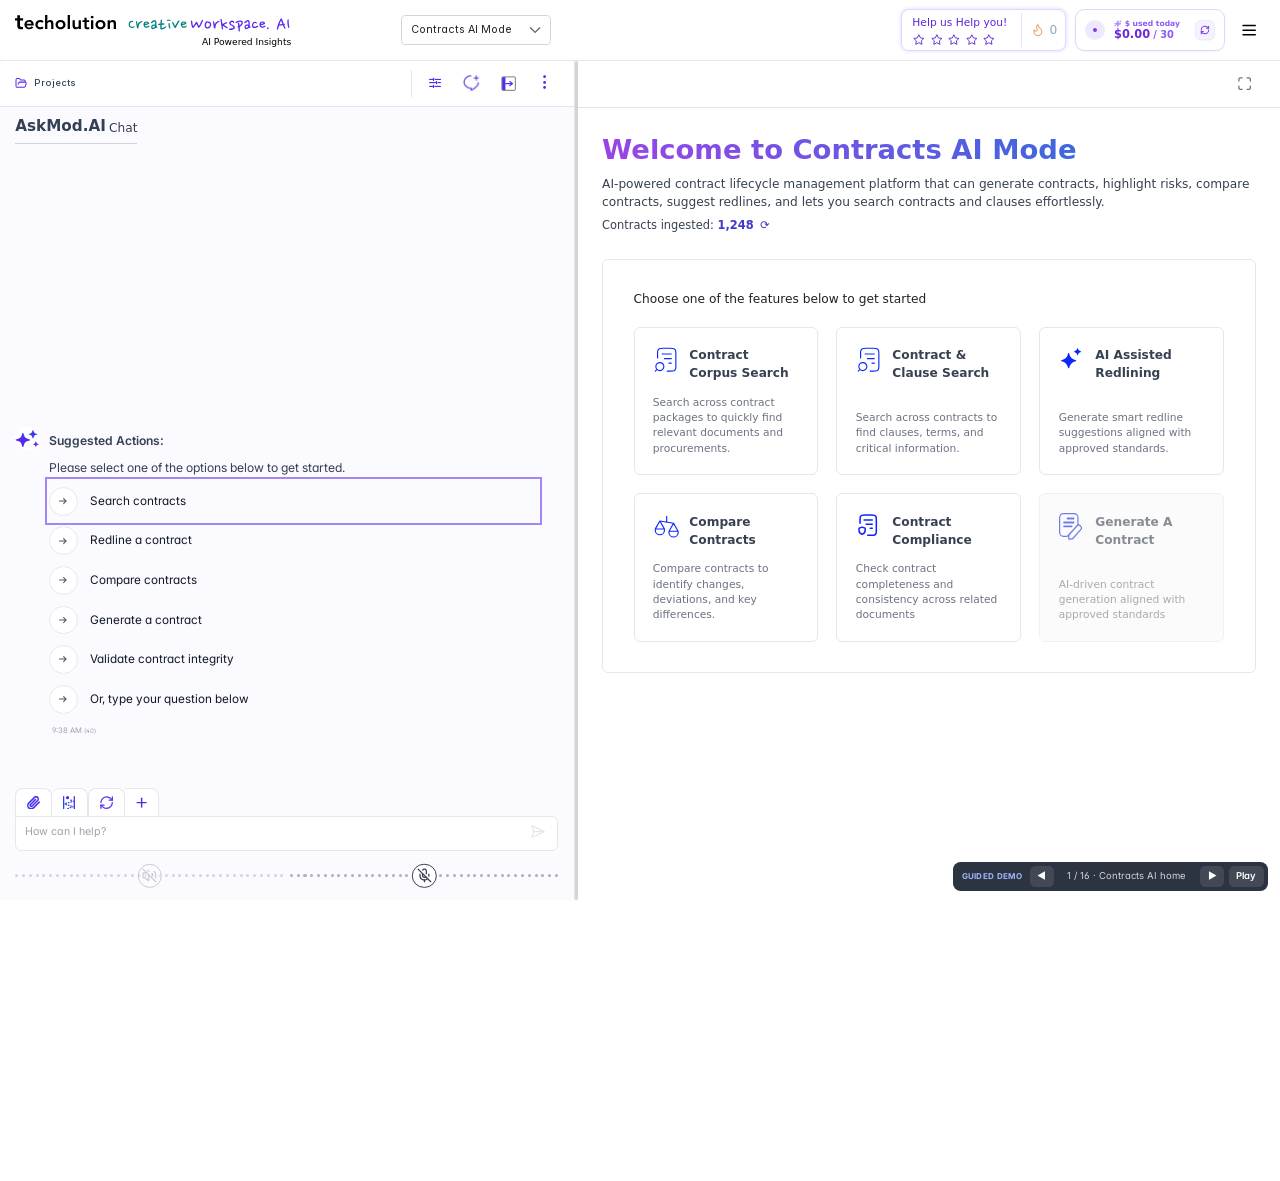
==== commit 6e28c582: "Contracts Analysis and redlining: template suggestion, side-by-side comparison, deviations by risk, " ====
--- a/index.html
+++ b/index.html
@@ -2572,6 +2572,146 @@
 .pdfpage .cl.hlbad{background:#FFD2D7;box-shadow:none}
 .pdfpage .dstamp{font-size:11px;right:0;top:0}
 </style>
+<style>/* ======================= Contracts Analysis and redlining ======================= */
+.an .lm-top h2{font-size:17px}
+.an-exp{display:inline-flex;align-items:center;gap:8px;height:36px;padding:0 14px;border:1px solid #E5E7EB;border-radius:8px;background:#F9FAFB;color:#374151;font:500 14px Inter;cursor:pointer;white-space:nowrap}
+.an-exp svg{width:16px;height:16px}
+.an-exp:hover{background:#F3F4F6}
+.an-body{flex:1;min-height:0;display:flex;flex-direction:column;gap:14px;padding:16px 22px 18px;background:#fff;overflow:hidden}
+/* the picker: templates and similar contracts */
+.an-pk{border:1px solid #E5E7EB;border-radius:12px;background:#F9FAFB;flex:none}
+.an-pkbar{display:flex;align-items:center;justify-content:center;gap:8px;height:42px;font:500 14px Inter;color:#111827;cursor:pointer}
+.an-pkbar svg{width:16px;height:16px;color:#6B7280;transition:transform .25s}
+.an-pk:not(.min) .an-pkbar svg{transform:rotate(180deg)}
+.an-pk.min .an-pkb{display:none}
+.an-pkb{padding:14px 16px 16px}
+.an-pk .an-pkbar+.an-pkb{border-top:1px solid #E5E7EB}
+.an-pkh{display:flex;align-items:flex-start;gap:12px;margin-bottom:12px}
+.an-pkh>div{flex:1}
+.an-pkh b{display:block;font:500 14.5px Inter;color:#111827}
+.an-pkh small{display:block;margin-top:3px;font:400 13.5px Inter;color:#4B5563}
+.an-cmp{height:36px;padding:0 18px;border-radius:8px;border:1px solid #D1D5DB;background:#E5E7EB;color:#6B7280;font:500 14px Inter;cursor:not-allowed;transition:background .25s,color .25s,box-shadow .25s}
+.an-cmp:not([disabled]){background:var(--blue);border-color:var(--blue);color:#fff;cursor:pointer;box-shadow:0 0 0 4px rgba(89,40,237,.14)}
+.an-cards{display:grid;grid-template-columns:repeat(3,minmax(0,1fr));gap:12px}
+.an-card{position:relative;background:#fff;border:1.5px solid #E5E7EB;border-radius:10px;padding:12px 14px 12px;cursor:pointer;transition:border-color .2s,box-shadow .2s}
+.an-card:hover{border-color:#C4B5FD}
+.an-card.on{border-color:var(--blue);box-shadow:0 0 0 3px rgba(89,40,237,.12)}
+.an-ct{display:flex;align-items:center;justify-content:space-between;margin-bottom:8px}
+.an-kind{display:inline-flex;align-items:center;gap:5px;font:500 12px Inter;color:#5B21B6;background:#F5F3FF;border-radius:6px;padding:3px 8px}
+.an-kind.sim{color:#1D4ED8;background:#EFF6FF}
+.an-kind svg{width:13px;height:13px}
+.an-rad{width:18px;height:18px;border-radius:50%;border:2px solid #A5B4FC;display:inline-block;position:relative}
+.an-card.on .an-rad{border-color:var(--blue)}
+.an-card.on .an-rad::after{content:'';position:absolute;inset:3px;border-radius:50%;background:var(--blue)}
+.an-cn{display:flex;align-items:center;gap:8px;justify-content:space-between}
+.an-cn b{font:600 14px Inter;color:#111827;white-space:nowrap;overflow:hidden;text-overflow:ellipsis}
+.an-simp{flex:none;font:500 12px Inter;color:var(--ok);background:var(--ok-soft);border-radius:6px;padding:2px 7px}
+.an-card p{margin:6px 0 8px;font:400 13px/1.45 Inter;color:#4B5563;display:-webkit-box;-webkit-line-clamp:2;-webkit-box-orient:vertical;overflow:hidden}
+.an-why{display:inline-flex;align-items:center;gap:6px;font:400 12.5px Inter;color:#1D4ED8;border-top:1px dashed #E5E7EB;padding-top:8px;width:100%}
+.an-ds{display:inline-flex;align-items:center;gap:3px;border:1px solid #93C5FD;border-radius:999px;padding:1px 7px;color:#1D4ED8;font-weight:500}
+.an-ds svg,.an-ds img{width:13px;height:13px}
+.an-wl{display:none;margin:6px 0 0;padding-left:18px;font:400 12.5px/1.5 Inter;color:#374151}
+.an-wl.on{display:block}
+/* the uploaded contract */
+.an-doc{flex:1;min-height:0;display:flex;flex-direction:column;border:1px solid #E5E7EB;border-radius:12px;overflow:hidden}
+.an-dh{display:flex;align-items:center;gap:8px;padding:10px 14px;border-bottom:1px solid #E5E7EB;font:400 13.5px Inter;color:#374151;background:#fff}
+.an-dh b{font-weight:600;color:#111827}
+.an-dh svg{width:16px;height:16px}
+.an-pg{font:500 12.5px Inter;color:#374151}
+.an-z{width:22px;text-align:center;color:#6B7280;font-size:16px}
+.an-doc .pdfbg{overflow:auto;align-items:flex-start;background:#EEF1F5}
+/* side-by-side comparison */
+.an-tools{display:flex;justify-content:flex-end;margin:-4px 0 -6px}
+.an-filt{display:inline-flex;align-items:center;gap:6px;height:32px;padding:0 12px;border:1px solid #E5E7EB;border-radius:8px;font:500 13px Inter;color:#374151;cursor:pointer;background:#fff}
+.an-filt svg{width:14px;height:14px}
+.an-cmpv{flex:1;min-height:0;display:flex;flex-direction:column}
+.an-hd,.an-row{display:grid;grid-template-columns:minmax(0,1fr) 112px minmax(0,1fr);align-items:stretch}
+.an-hd{margin-bottom:8px}
+.an-col{display:flex;align-items:center;gap:8px;padding:11px 14px;border:1px dashed #CBD5E1;border-radius:10px;background:#F8FAFC;font:400 13px Inter;color:#6B7280;min-width:0}
+.an-col b{font:600 14.5px Inter;color:#111827;white-space:nowrap}
+.an-col b.bl{color:var(--blue)}
+.an-col small{white-space:nowrap;overflow:hidden;text-overflow:ellipsis}
+.an-col svg{width:16px;height:16px;flex:none;color:#374151}
+.an-col.r{border-style:solid;border-color:#E5E7EB;background:#fff}
+.an-mid{display:flex;align-items:center;justify-content:center;position:relative}
+.an-mid::before{content:'';position:absolute;left:0;right:0;top:50%;border-top:1px dashed #CBD5E1;z-index:0}
+.an-hd .an-mid::before{border-top-style:solid;border-color:#C4B5FD}
+.an-lk{position:relative;z-index:1;display:inline-flex;align-items:center;gap:4px;font:500 11.5px Inter;border-radius:999px;padding:3px 9px;background:#fff;border:1px solid;white-space:nowrap}
+.an-lk svg{width:12px;height:12px}
+.an-lk.nd{color:#15803D;border-color:#86EFAC;background:#F0FDF4}
+.an-lk.high{color:#B91C1C;border-color:#FCA5A5;background:#FEF2F2}
+.an-lk.med{color:#B45309;border-color:#FCD34D;background:#FFFBEB}
+.an-lk.low{color:#1D4ED8;border-color:#93C5FD;background:#EFF6FF}
+.an-lk.ok{color:#15803D;border-color:#86EFAC;background:#F0FDF4}
+.an-lk.you{color:var(--blue);border-color:#C4B5FD;background:var(--blue-soft)}
+.an-lk.tot{color:var(--blue);border-color:#C4B5FD;background:#fff;font-size:12px}
+.an-rows{flex:1;min-height:0;overflow:auto;display:flex;flex-direction:column;gap:8px;padding:2px 2px 14px}
+.an-row .an-sec{border:1px solid #E5E7EB;border-radius:10px;background:#fff;min-width:0;transition:border-color .3s,box-shadow .3s,background .3s}
+.an-row:not(.nd) .an-sec:first-child{border-style:dashed;border-color:#CBD5E1}
+.an-sh{display:flex;align-items:center;gap:8px;padding:10px 14px}
+.an-sh b{font:600 14px Inter;color:#111827}
+.an-sh small{font:400 12px Inter;color:#9CA3AF}
+.an-sh svg{width:15px;height:15px;margin-left:auto;color:#6B7280}
+.an-row.dv .an-sh svg{transform:rotate(180deg)}
+.an-sec p{margin:0;padding:0 14px 12px;font:400 13.5px/1.6 "Source Serif 4",Georgia,serif;color:#1F2937}
+.an-hl{background:#FDE2E2;box-shadow:0 0 0 1px #FDE2E2;border-radius:2px}
+.an-hl.ok{background:#DCFCE7;box-shadow:0 0 0 1px #DCFCE7}
+.an-hl.kept{background:#EDE9FE;box-shadow:0 0 0 1px #EDE9FE}
+.an-tc s{color:#B91C1C;text-decoration-thickness:1.5px;background:#FEF2F2}
+.an-tc ins{color:#15803D;text-decoration:underline;text-decoration-thickness:1.5px;text-underline-offset:2px;background:#F0FDF4}
+.an-row.focus .an-sec{border-color:var(--blue)!important;border-style:solid!important;box-shadow:0 0 0 3px rgba(89,40,237,.14)}
+.an-row.ok .an-sec:first-child{border-color:#86EFAC;border-style:solid;background:#FCFFFD}
+.an-row.mark-in{animation:anIn .45s cubic-bezier(.2,.7,.2,1) both}
+.an-row.flash .an-sec:first-child{animation:anFl 1.1s ease-out}
+@keyframes anIn{from{opacity:.35;transform:translateY(6px)}to{opacity:1;transform:none}}
+@keyframes anFl{0%{background:#DCFCE7}100%{background:#FCFFFD}}
+body.instant .an-row{animation:none!important}
+/* the severity panel in chat */
+.sv{margin-top:10px;border:1.5px solid #E5E7EB;border-radius:12px;overflow:hidden;background:#fff}
+.sv-g+.sv-g{border-top:1px solid #E5E7EB}
+.sv-gh{display:flex;align-items:center;gap:8px;padding:10px 14px;cursor:pointer}
+.sv-gh b{font:500 14px Inter}
+.sv-g.high .sv-gh b{color:#C81E2A}.sv-g.med .sv-gh b{color:#B45309}.sv-g.low .sv-gh b{color:#15803D}
+.sv-gh>svg{width:15px;height:15px;margin-left:auto;color:#6B7280}
+.sv-rev{margin-left:auto;font:500 12.5px Inter;color:#fff;background:var(--blue);border-radius:6px;padding:4px 10px;cursor:pointer}
+.sv-gb{display:none;padding:0 12px 10px}
+.sv-g.open .sv-gb{display:block}
+.sv-it{border-radius:8px}
+.sv-r{display:flex;align-items:center;gap:6px;padding:6px 4px}
+.sv-t{flex:1;min-width:0;font:400 13.5px Inter;color:#111827;white-space:nowrap;overflow:hidden;text-overflow:ellipsis}
+.sv-t small{color:#9CA3AF}
+.sv-hand{display:inline-flex;opacity:.7}.sv-hand svg,.sv-hand img{width:14px;height:14px}
+.sv-fix{font:500 12px Inter;color:#fff;background:var(--blue);border-radius:5px;padding:2px 9px;cursor:pointer}
+.sv-ok{display:inline-flex;align-items:center;gap:4px;font:500 12px Inter;color:var(--ok)}.sv-ok svg{width:13px;height:13px}
+.sv-you{font:500 12px Inter;color:var(--blue)}
+.sv-go{display:inline-flex;color:var(--blue);cursor:pointer}.sv-go svg{width:15px;height:15px}
+.sv-it.done .sv-t{color:#6B7280}
+.sv-ex{margin:4px 2px 8px;border:1px solid #E5E7EB;border-radius:10px;padding:10px 12px;background:#fff}
+.sv-exh{display:flex;align-items:center;font:500 13.5px Inter;color:#111827}
+.sv-exh svg{width:14px;height:14px;margin-left:auto;transform:rotate(180deg);color:#6B7280}
+.sv-ex ol{margin:8px 0 10px;padding-left:20px;font:400 13px/1.55 Inter;color:#374151}
+.sv-fixthis{display:inline-flex;align-items:center;gap:6px;font:500 12.5px Inter;color:var(--blue);background:var(--blue-soft);border:1px solid var(--blue-line);border-radius:6px;padding:4px 10px;cursor:pointer}
+.sv-done{display:flex;align-items:center;gap:6px;font:500 12.5px Inter;color:var(--ok);background:var(--ok-soft);border:1px solid var(--ok-line);border-radius:6px;padding:5px 10px}
+.sv-done svg{width:14px;height:14px}
+.sv-cd{display:flex;align-items:center;gap:8px;margin-top:12px;padding-top:10px;border-top:1px solid #F1F2F4;font:500 12.5px Inter;color:#111827}
+.sv-cd>span:first-child{display:inline-flex;align-items:center;gap:5px}.sv-cd svg,.sv-cd img{width:14px;height:14px}
+.sv-dstr{display:inline-flex;align-items:center;gap:4px;color:var(--blue);border:1px solid var(--blue-line);border-radius:999px;padding:2px 8px;font-size:12px}
+.sv-acc{display:grid;grid-template-columns:32px 1fr 16px;align-items:center;gap:8px;padding:8px 2px;border-top:1px solid #F1F2F4;cursor:pointer}
+.sv-acc .ic{width:30px;height:30px;border-radius:50%;display:grid;place-items:center}
+.sv-acc .ic.y{background:#FEF9C3;color:#A16207}.sv-acc .ic.b{background:#EFF6FF;color:#1D4ED8}
+.sv-acc .ic svg{width:15px;height:15px}
+.sv-acc b{display:block;font:500 13px Inter;color:#111827}.sv-acc small{font:400 11.5px Inter;color:#6B7280}
+.sv-acc>svg{width:15px;height:15px;color:#6B7280}
+.sv-ab{display:none;grid-column:1/-1;font:400 12.5px/1.5 Inter;color:#374151;padding:2px 4px 4px 40px}
+.sv-acc.open .sv-ab{display:block}.sv-acc.open>svg{transform:rotate(180deg)}
+.sv-ex ol{list-style:decimal}
+.an-cn{align-items:flex-start}
+.an-cn b{white-space:normal;overflow:visible;line-height:1.3}
+.an-wl{list-style:disc}
+.an-row.you.flash .an-sec:first-child{animation:anFlY 1.1s ease-out}
+@keyframes anFlY{0%{background:#EDE7FF}100%{background:#fff}}
+.an-row.you .an-sec:first-child{border-color:#C4B5FD;border-style:solid}
+</style>
 </head>
 <body><div id="root"><div style="display: contents;"><div class="flex flex-col w-full h-screen font-sans"><div class="w-full h-20"><div class="w-full h-full pointer-events-auto py-4 px-5 flex justify-start items-center gap-x-5 border-b border-b-[#E5E7EB]" style="background-color: rgb(255, 255, 255);"><div class="w-[30%] min-w-fit flex items-center gap-x-4"><div class="flex flex-col w-fit"><div class="flex space-x-4 items-center cursor-pointer" data-act="logo" id="logo-home" title="Home"><div class="max-h-8"><img alt="Techolution Logo" class="max-h-8 w-auto object-contain" src="assets/techolution-logo.svg" style="width: auto; height: auto;"/></div><div class="max-h-8"><img alt="Creative Workspace Logo" class="max-h-8 w-auto object-contain" src="assets/cw-logo.svg" style="width: auto; height: auto;"/></div></div><span class="text-xs font-normal font-sans text-right" style="color: rgb(0, 0, 0);">AI Powered Insights</span></div></div><div class="w-[70%] flex flex-row justify-between items-center"><div class="flex gap-2"><div class="custom-header-dropdown pointer-events-auto h-10 border border-[#D1D5DB] rounded-[6px] text-sm p-dropdown p-component p-inputwrapper p-inputwrapper-filled" data-act="dd-modes" data-cw-track="mode_dropdown_opened" data-p-disabled="false" data-p-focus="false" data-pc-name="dropdown" data-pc-section="root" id="mode-dd"><div class="p-hidden-accessible" data-pc-section="hiddenselectedmessage"><input aria-haspopup="listbox" aria-label="select mode" data-pc-section="input" readonly="" tabindex="0" type="text" value="Contract Intelligence Mode"/></div><div class="p-hidden-accessible p-dropdown-hidden-select" data-pc-section="hiddenselectedmessage"><select data-pc-section="select" tabindex="-1"><option data-pc-section="option" selected="" value="11">Contract Intelligence Mode</option></select></div><span class="p-dropdown-label p-inputtext" data-pc-section="input" tabindex="-1">Contracts AI Mode</span><div aria-expanded="false" aria-haspopup="listbox" aria-label="Select Mode" class="p-dropdown-trigger" data-pc-section="trigger" role="button"><svg class="p-icon p-dropdown-trigger-icon p-clickable" data-pc-section="dropdownicon" data-pr-overlay-visible="false" fill="none" height="14" viewbox="0 0 14 14" width="14" xmlns="http://www.w3.org/2000/svg"><path d="M7.01744 10.398C6.91269 10.3985 6.8089 10.378 6.71215 10.3379C6.61541 10.2977 6.52766 10.2386 6.45405 10.1641L1.13907 4.84913C1.03306 4.69404 0.985221 4.5065 1.00399 4.31958C1.02276 4.13266 1.10693 3.95838 1.24166 3.82747C1.37639 3.69655 1.55301 3.61742 1.74039 3.60402C1.92777 3.59062 2.11386 3.64382 2.26584 3.75424L7.01744 8.47394L11.769 3.75424C11.9189 3.65709 12.097 3.61306 12.2748 3.62921C12.4527 3.64535 12.6199 3.72073 12.7498 3.84328C12.8797 3.96582 12.9647 4.12842 12.9912 4.30502C13.0177 4.48162 12.9841 4.662 12.8958 4.81724L7.58083 10.1322C7.50996 10.2125 7.42344 10.2775 7.32656 10.3232C7.22968 10.3689 7.12449 10.3944 7.01744 10.398Z" fill="currentColor"></path></svg></div></div></div><div class="flex justify-end items-center gap-x-3"><div class="flex items-stretch gap-3"><div class="cw-header-feedback-card" id="feedback"><div aria-expanded="false" class="cw-header-feedback-trigger"><span><button class="cw-header-feedback-open" type="button"><strong>Help us Help you!</strong></button><div class="cw-header-feedback-rating-actions"><div aria-label="Rate a feature" class="cw-feedback-stars" role="radiogroup" style="--cw-feedback-accent: #5925DC; --cw-feedback-star-empty: #5925DC; gap: 5px; margin-top: 2px;"><button aria-checked="false" aria-label="1 star" role="radio" style="width: 18px; height: 18px; flex: 0 0 18px; --cw-feedback-star-button-color: inherit;" type="button"><svg aria-hidden="true" fill="none" style="pointer-events: none;" viewbox="0 0 20 20"><path d="M10.0003 2.5L12.2503 7.16667L17.3337 7.91667L13.667 11.5L14.5003 16.5833L10.0003 14.1667L5.50033 16.5833L6.33366 11.5L2.66699 7.91667L7.75033 7.16667L10.0003 2.5Z" stroke="#5925DC" stroke-linejoin="round" stroke-width="1.33333"></path></svg></button><button aria-checked="false" aria-label="2 stars" role="radio" style="width: 18px; height: 18px; flex: 0 0 18px; --cw-feedback-star-button-color: inherit;" type="button"><svg aria-hidden="true" fill="none" style="pointer-events: none;" viewbox="0 0 20 20"><path d="M10.0003 2.5L12.2503 7.16667L17.3337 7.91667L13.667 11.5L14.5003 16.5833L10.0003 14.1667L5.50033 16.5833L6.33366 11.5L2.66699 7.91667L7.75033 7.16667L10.0003 2.5Z" stroke="#5925DC" stroke-linejoin="round" stroke-width="1.33333"></path></svg></button><button aria-checked="false" aria-label="3 stars" role="radio" style="width: 18px; height: 18px; flex: 0 0 18px; --cw-feedback-star-button-color: inherit;" type="button"><svg aria-hidden="true" fill="none" style="pointer-events: none;" viewbox="0 0 20 20"><path d="M10.0003 2.5L12.2503 7.16667L17.3337 7.91667L13.667 11.5L14.5003 16.5833L10.0003 14.1667L5.50033 16.5833L6.33366 11.5L2.66699 7.91667L7.75033 7.16667L10.0003 2.5Z" stroke="#5925DC" stroke-linejoin="round" stroke-width="1.33333"></path></svg></button><button aria-checked="false" aria-label="4 stars" role="radio" style="width: 18px; height: 18px; flex: 0 0 18px; --cw-feedback-star-button-color: inherit;" type="button"><svg aria-hidden="true" fill="none" style="pointer-events: none;" viewbox="0 0 20 20"><path d="M10.0003 2.5L12.2503 7.16667L17.3337 7.91667L13.667 11.5L14.5003 16.5833L10.0003 14.1667L5.50033 16.5833L6.33366 11.5L2.66699 7.91667L7.75033 7.16667L10.0003 2.5Z" stroke="#5925DC" stroke-linejoin="round" stroke-width="1.33333"></path></svg></button><button aria-checked="false" aria-label="5 stars" role="radio" style="width: 18px; height: 18px; flex: 0 0 18px; --cw-feedback-star-button-color: inherit;" type="button"><svg aria-hidden="true" fill="none" style="pointer-events: none;" viewbox="0 0 20 20"><path d="M10.0003 2.5L12.2503 7.16667L17.3337 7.91667L13.667 11.5L14.5003 16.5833L10.0003 14.1667L5.50033 16.5833L6.33366 11.5L2.66699 7.91667L7.75033 7.16667L10.0003 2.5Z" stroke="#5925DC" stroke-linejoin="round" stroke-width="1.33333"></path></svg></button></div></div></span></div><button aria-label="Leaderboard coming soon" class="cw-header-feedback-count" disabled="" type="button"><svg class="lucide lucide-flame" fill="none" height="18" stroke="#f97316" stroke-linecap="round" stroke-linejoin="round" stroke-width="2" viewbox="0 0 24 24" width="18" xmlns="http://www.w3.org/2000/svg"><path d="M8.5 14.5A2.5 2.5 0 0 0 11 12c0-1.38-.5-2-1-3-1.072-2.143-.224-4.054 2-6 .5 2.5 2 4.9 4 6.5 2 1.6 3 3.5 3 5.5a7 7 0 1 1-14 0c0-1.153.433-2.294 1-3a2.5 2.5 0 0 0 2.5 2.5z"></path></svg><span>0</span></button></div><div class="flex cursor-pointer items-center gap-3 rounded-xl border-2 border-violet-200 bg-white px-3 py-1.5 shadow-sm transition-all hover:border-violet-300" data-act="usage" id="usage"><div class="flex h-[26px] w-[26px] shrink-0 items-center justify-center rounded-full bg-violet-100"><span class="h-1.5 w-1.5 rounded-full bg-violet-600"></span></div><div class="flex flex-col items-start gap-0 leading-none"><span class="flex items-center gap-1 text-[10px] font-bold text-violet-500"><svg class="lucide lucide-sparkles text-violet-400" fill="currentColor" height="10" stroke="currentColor" stroke-linecap="round" stroke-linejoin="round" stroke-width="2" viewbox="0 0 24 24" width="10" xmlns="http://www.w3.org/2000/svg"><path d="M9.937 15.5A2 2 0 0 0 8.5 14.063l-6.135-1.582a.5.5 0 0 1 0-.962L8.5 9.936A2 2 0 0 0 9.937 8.5l1.582-6.135a.5.5 0 0 1 .963 0L14.063 8.5A2 2 0 0 0 15.5 9.937l6.135 1.581a.5.5 0 0 1 0 .964L15.5 14.063a2 2 0 0 0-1.437 1.437l-1.582 6.135a.5.5 0 0 1-.963 0z"></path><path d="M20 3v4"></path><path d="M22 5h-4"></path><path d="M4 17v2"></path><path d="M5 18H3"></path></svg> $ used today</span><span class="mt-[2px] flex items-baseline gap-1 text-[15px] font-bold text-violet-700">$0.00<span class="text-[13px] font-bold text-violet-500">/ 30</span></span></div><button class="ml-2 flex h-[26px] w-[26px] shrink-0 items-center justify-center rounded-[8px] border border-violet-100 bg-violet-50 text-violet-600 shadow-sm transition-colors hover:border-violet-200 hover:bg-violet-100 disabled:opacity-50"><svg class="lucide lucide-refresh-cw" fill="none" height="13" stroke="currentColor" stroke-linecap="round" stroke-linejoin="round" stroke-width="2.5" viewbox="0 0 24 24" width="13" xmlns="http://www.w3.org/2000/svg"><path d="M3 12a9 9 0 0 1 9-9 9.75 9.75 0 0 1 6.74 2.74L21 8"></path><path d="M21 3v5h-5"></path><path d="M21 12a9 9 0 0 1-9 9 9.75 9.75 0 0 1-6.74-2.74L3 16"></path><path d="M8 16H3v5"></path></svg></button></div></div><button class="w-fit h-10 pointer-events-auto rounded-[6px] p-2 p-button p-component p-button-icon-only" data-act="hamb" data-pc-name="button" data-pc-section="root" id="hamb-btn" title="Open sidebar"><svg class="lucide lucide-menu" fill="none" height="24" stroke="#000000" stroke-linecap="round" stroke-linejoin="round" stroke-width="2" viewbox="0 0 24 24" width="24" xmlns="http://www.w3.org/2000/svg"><line x1="4" x2="20" y1="12" y2="12"></line><line x1="4" x2="20" y1="6" y2="6"></line><line x1="4" x2="20" y1="18" y2="18"></line></svg><span class="p-button-label p-c" data-pc-section="label"> </span></button></div></div></div></div><div class="w-full h-[calc(100%-5rem)] relative"><div class="w-full flex justify-between h-full overflow-visible gap-x-[0.5rem]"><div class="flex flex-col items-start w-full h-full"><div class="flex flex-col w-full h-full md:flex-row gap-x-4 relative"><div class="w-full h-full !overflow-visible" data-panel-group="" data-panel-group-direction="horizontal" data-panel-group-id=":rb:" style="display: flex; flex-direction: row; height: 100%; overflow: hidden; width: 100%;"><div class="overflow-visible relative transition-all duration-300 ease-in-out w-[45%] w-[45%]" data-panel="" data-panel-group-id=":rb:" data-panel-id="sidebar" data-panel-size="45.0" id="sidebar" style="flex: 45 1 0px; overflow: hidden;"><div class="flex flex-col w-full h-full relative border-r border-[#E5E5E5]" style="background-color: rgb(251, 250, 255); color: rgb(52, 64, 84);"><div class="w-full flex justify-between items-center h-[60px] px-5 border-b rounded-t-[8px]" style="background-color: rgb(255, 255, 255); color: rgb(52, 64, 84); border-color: rgb(229, 231, 235);"><div class="flex justify-between items-center gap-2"><nav class="w-full p-0 bg-transparent border-none flex-nowrap whitespace-nowrap overflow-hidden p-breadcrumb p-component border-none bg-transparent p-0" data-pc-name="breadcrumb" data-pc-section="root"><ol class="p-breadcrumb-list" data-pc-section="menu"><li class="p-menuitem bg-transparent p-0" data-pc-section="menuitem" id="pr_id_157_0"><button class="text-xs flex items-center gap-x-2 hover:text-[#5928ED] text-[#111827] transition-colors duration-200 p-button p-component" data-act="projects" data-cw-track="projects_opened" data-cw-track-params='{"source":"cw","component":"chat_header","action":"open_projects_page"}' data-pc-name="button" data-pc-section="root" data-testid="headerProjectsButton" style="color: rgb(52, 64, 84);" type="button"><span class="flex items-center justify-center w-4 h-4" data-testid="headerProjectButtonFolderIcon"><svg class="lucide lucide-folder-open" fill="none" height="24" stroke="#5928ED" stroke-linecap="round" stroke-linejoin="round" stroke-width="2" viewbox="0 0 24 24" width="24" xmlns="http://www.w3.org/2000/svg"><path d="m6 14 1.5-2.9A2 2 0 0 1 9.24 10H20a2 2 0 0 1 1.94 2.5l-1.54 6a2 2 0 0 1-1.95 1.5H4a2 2 0 0 1-2-2V5a2 2 0 0 1 2-2h3.9a2 2 0 0 1 1.69.9l.81 1.2a2 2 0 0 0 1.67.9H18a2 2 0 0 1 2 2v2"></path></svg></span><span class="font-medium" data-testid="headerProjectButtonLabel">Projects</span></button></li></ol></nav></div><div class="flex h-9 items-center gap-x-3"><div class="h-9 border-l border-[#E5E5E5]"></div><button aria-label="Filter Settings" class="newChatBtn p-button p-component p-button-icon-only" data-act="filter" data-pc-name="button" data-pc-section="root" data-pr-position="top" data-pr-tooltip="Filter Settings"><i class="pi pi-sliders-h" style="color: rgb(89, 40, 237);"></i><span class="p-button-label p-c" data-pc-section="label"> </span></button><button aria-label="Start New Chat" class="newChatBtn p-button p-component p-button-icon-only" data-act="newchat" data-cw-track="new_chat_opened" data-cw-track-params='{"source":"cw","component":"chat_header","action":"start_new_chat"}' data-pc-name="button" data-pc-section="root" data-pr-position="top" data-pr-tooltip="New Chat" data-testid="headerNewChatButton"><svg data-testid="headerNewChatButtonIcon" fill="none" height="28" viewbox="0 0 191 191" width="28" xmlns="http://www.w3.org/2000/svg" xmlns:xlink="http://www.w3.org/1999/xlink"><path d="M0 0h191v191H0z" fill="url(#NewChatIcon_svg__a)"></path><defs><pattern height="1" id="NewChatIcon_svg__a" patterncontentunits="objectBoundingBox" width="1"><use transform="scale(.00667)" xlink:href="#NewChatIcon_svg__b"></use></pattern><image height="150" id="NewChatIcon_svg__b" preserveaspectratio="none" width="150" xlink:href="[data-uri]"/></defs></svg><span class="p-button-label p-c" data-pc-section="label"> </span></button><div class="relative inline-block"><button aria-label="Expand to right" class="expandToRight bg-[#fff] p-button p-component p-button-icon-only p-button-rounded" data-act="chatmin" data-pc-name="button" data-pc-section="root" data-testid="headerExpandChatButton"><svg fill="none" height="20" viewbox="0 0 165 165" width="20" xmlns="http://www.w3.org/2000/svg"><rect fill="none" height="145" rx="10" stroke="black" stroke-width="6" width="145" x="10" y="10"></rect><path d="M13 23C13 17.4772 17.4772 13 23 13H44C46.2091 13 48 14.7909 48 17V148C48 150.209 46.2091 152 44 152H23C17.4772 152 13 147.523 13 142V23Z" fill="#512CED"></path><path d="M56 17C56 14.7909 57.7909 13 60 13H142C147.523 13 152 17.4772 152 23V142C152 147.523 147.523 152 142 152H60C57.7909 152 56 150.209 56 148V17Z" fill="#fff" fill-opacity="0.25"></path><path d="M52 82.5 H125 M125 82.5 L95 60 M125 82.5 L95 105" stroke="#512CED" stroke-linecap="round" stroke-linejoin="round" stroke-width="12"></path></svg><span class="p-button-label p-c" data-pc-section="label"> </span></button></div><div class="relative inline-block" id="menu-wrap"><button aria-label="Chat tools" class="chatToolsPopoverBtn p-button p-component p-button-icon-only p-button-rounded" data-act="menu" data-pc-name="button" data-pc-section="root" id="menu-btn" style="background-color: rgb(255, 255, 255); color: rgb(89, 40, 237);"><i class="pi pi-ellipsis-v text-[18px]" style="color: rgb(89, 40, 237);"></i><span class="p-button-label p-c" data-pc-section="label"> </span></button><div class="z-[9999] absolute right-0 top-full w-[230px] rounded border p-2 text-sm shadow-lg" id="ov-menu" style="background-color: rgb(255, 255, 255); border-color: rgb(229, 231, 235);;display:none"><button aria-label="Minimize Chat" class="flex w-full items-center gap-2 rounded px-3 py-2 text-left text-sm font-medium transition-colors p-button p-component" data-act="mi" data-m="Minimize Chat" data-pc-name="button" data-pc-section="root" data-testid="headerMinimizeChatButton" style="color: rgb(52, 64, 84);" type="button"><i class="pi pi-times text-[18px]" style="color: rgb(89, 40, 237);"></i><span>Minimize Chat</span></button><button aria-pressed="false" class="flex w-full items-center gap-2 rounded px-3 py-2 text-left text-sm font-medium transition-colors" data-act="mi" data-m="Recollect Harder Off" data-testid="headerThinkHarderButton" style="color: rgb(52, 64, 84);" type="button"><i class="pi pi-lightbulb shrink-0 text-[18px]" style="color: rgb(89, 40, 237);"></i><span>Recollect Harder Off</span></button><button class="flex w-full items-center gap-2 rounded px-3 py-2 text-left text-sm font-medium transition-colors" data-act="mi" data-m="Conversation History" data-testid="headerHistoryButton" style="color: rgb(52, 64, 84);" type="button"><i class="pi pi-history shrink-0 text-[18px]" style="color: rgb(89, 40, 237);"></i><span>Conversation History</span></button><button aria-label="Export conversation to Docs" class="flex w-full items-center gap-2 rounded px-3 py-2 text-left text-sm font-medium transition-colors" data-act="mi" data-m="Export to Docs" data-testid="headerExportToDocsButton" style="color: rgb(52, 64, 84); opacity: 1; cursor: pointer;" type="button"><svg class="lucide lucide-file-text shrink-0" fill="none" height="18" stroke="#5928ED" stroke-linecap="round" stroke-linejoin="round" stroke-width="2" viewbox="0 0 24 24" width="18" xmlns="http://www.w3.org/2000/svg"><path d="M15 2H6a2 2 0 0 0-2 2v16a2 2 0 0 0 2 2h12a2 2 0 0 0 2-2V7Z"></path><path d="M14 2v4a2 2 0 0 0 2 2h4"></path><path d="M10 9H8"></path><path d="M16 13H8"></path><path d="M16 17H8"></path></svg><span>Export to Docs</span></button><button aria-label="Open Pre-release Quality Checklist" class="flex w-full items-center gap-2 rounded px-3 py-2 text-left text-sm font-medium transition-colors" data-act="mi" data-m="Pre-Release Quality Checklist" data-testid="headerChecklistButton" style="color: rgb(52, 64, 84);" type="button"><svg class="lucide lucide-clipboard-list shrink-0" fill="none" height="18" stroke="#5928ED" stroke-linecap="round" stroke-linejoin="round" stroke-width="2" viewbox="0 0 24 24" width="18" xmlns="http://www.w3.org/2000/svg"><rect height="4" rx="1" ry="1" width="8" x="8" y="2"></rect><path d="M16 4h2a2 2 0 0 1 2 2v14a2 2 0 0 1-2 2H6a2 2 0 0 1-2-2V6a2 2 0 0 1 2-2h2"></path><path d="M12 11h4"></path><path d="M12 16h4"></path><path d="M8 11h.01"></path><path d="M8 16h.01"></path></svg><span>Pre-Release Quality Checklist</span></button><button aria-label="Open Log Controls" class="flex w-full items-center gap-2 rounded px-3 py-2 text-left text-sm font-medium transition-colors" data-act="mi" data-m="Log Controls" data-testid="headerLogControlsButton" style="color: rgb(52, 64, 84);" type="button"><svg class="lucide lucide-logs shrink-0" fill="none" height="18" stroke="#5928ED" stroke-linecap="round" stroke-linejoin="round" stroke-width="2" viewbox="0 0 24 24" width="18" xmlns="http://www.w3.org/2000/svg"><path d="M13 12h8"></path><path d="M13 18h8"></path><path d="M13 6h8"></path><path d="M3 12h1"></path><path d="M3 18h1"></path><path d="M3 6h1"></path><path d="M8 12h1"></path><path d="M8 18h1"></path><path d="M8 6h1"></path></svg><span>Log Controls</span></button><style>.small-switch {
             width: 32px;
@@ -2661,6 +2801,15 @@
    <div class="view" id="view-KEY"><div class="rpt" id="rpt-key"></div></div>
    <div class="view" id="view-TIME"><div class="rpt" id="rpt-time"></div></div>
   </div></div>
+ </div>
+</div>
+
+<!-- ===== CONTRACTS ANALYSIS AND REDLINING (comparison, deviation analysis, redlining) ===== -->
+<div class="scr" id="scr-analysis" style="height:100%">
+ <div class="lm an">
+  <div class="lm-top"><span class="back" data-act="an-back" title="Back"><svg><use href="#i-chev"/></svg></span><h2>Contracts Analysis and redlining</h2>
+   <button class="an-exp" data-act="an-export"><svg><use href="#i-download"/></svg>Export Redlined Contract</button><span class="lm-ib" data-act="pj-new" title="Save to a project"><svg><use href="#i-folderplus"/></svg></span><span class="lm-ib" data-act="fullscreen" title="Full screen"><svg><use href="#i-expand"/></svg></span></div>
+  <div class="an-body" id="an-body"></div>
  </div>
 </div>
 
@@ -2929,6 +3078,173 @@
    <p class="lm-cis">${r.sum.split('…')[0]}…</p>
    <div class="lm-cif"><span class="lm-cw" data-act="lm-goto" data-n="${r.n}">Why this is the ${ord(r.n)} Match <span class="lm-pct ${scoreCls(r.score)}">${HAND}${r.score}%</span></span><span class="lm-open" data-act="lm-goto" data-n="${r.n}">Open ${ico('i-ext')}</span></div></div>`; }
 
+/* ======================= Contracts Analysis and redlining =======================
+   From the success story (1:59): "the same cognitive decisioning can also power comparison, redlining and deviation
+   analysis". 1) Comparison: the AI suggests templates and similar contracts, each with a similarity score and why it
+   is suggested; pick one, Compare. 2) Deviation analysis: the uploaded draft and the template side by side, section by
+   section, "No Deviation" or a % between them, the differing words highlighted on both sides; deviations by severity
+   High / Medium / Low with Fix. 3) Redlining: each fix is written into the draft as a tracked change. Sample data only. */
+const SEV={1:'high',4:'high',5:'high',0:'med',3:'med',6:'med',8:'med',2:'low',7:'low'};
+const SIM={0:64,1:41,2:78,3:66,4:58,5:52,6:71,7:74,8:60};
+const SEVN={high:'High',med:'Medium',low:'Low'};
+const LEAD={0:'The initial term is set out in Section 2.1.',1:'Each invoice shall include the purchase order number and the services delivered.',2:'Late payments are handled as follows.',
+  3:'Fees are listed in Schedule B.',4:'This Agreement may be ended as follows.',5:'Neither party limits its liability for fraud or gross negligence.',6:'Vendor shall keep the following insurance during the term.',
+  7:'Vendor shall keep complete records of the Services.',8:'This Agreement is the entire agreement between the parties.'};
+const SECS=[
+ {s:'1.1',n:'Services',a:'Vendor shall maintain the building systems listed in Schedule A, including HVAC, electrical and plumbing, at the service levels in Schedule C.',b:'Vendor shall perform the Services listed in Schedule A at the service levels in Schedule C.'},
+ {s:'2.1',n:'Term',a:'This Agreement runs for three (3) years from January 1, 2027.',b:'This Agreement runs for the term stated on the cover page.'},
+ {d:0},{s:'3.1',n:'Fees',a:'The Agency shall pay the fees in Schedule B.',b:'The Agency shall pay the fees in Schedule B.'},{d:1},
+ {s:'3.3',n:'Invoices',a:'Vendor shall invoice monthly in arrears, with the purchase order number.',b:'Vendor shall invoice monthly in arrears, with the purchase order number.'},{d:2},{d:3},{d:4},
+ {s:'7.1',n:'Confidential information',a:'Vendor shall keep Agency information confidential and use it only to perform the Services.',b:'Vendor shall keep Agency information confidential and use it only to perform the Services.'},
+ {s:'8.1',n:'Indemnity',a:'Vendor shall defend and indemnify the Agency against third-party claims arising from the Services.',b:'Vendor shall defend and indemnify the Agency against third-party claims arising from the Services.'},
+ {d:5},{d:6},{d:7},{d:8},
+];
+const PICKS=[
+ {k:'Template',n:'Vendor Services Template v4',sim:94,why:96,ord:'first',d:'The Agency’s standard terms for buying services from a vendor. Approved by Legal; 46 clauses.',r:['Same contract type: vendor services, paid monthly.','It is the template Legal approved for every vendor services contract.','44 of the draft’s 46 clause headings match it.']},
+ {k:'Template',n:'Facilities Services Template v2',sim:89,why:91,ord:'second',d:'Older template for building maintenance and repairs, before the vendor template replaced it.',r:['Covers building maintenance, like this draft.','Replaced by the vendor services template in 2025.']},
+ {k:'Similar Contract',n:'Security guard services · CTR-2026-01145',sim:86,why:88,ord:'third',d:'A signed facilities vendor contract on the Agency’s paper, $1.9M over 3 years.',r:['Signed on the template, with the same services structure.','Shows how Legal settled liability and insurance last time.']},
+];
+const EXPL={1:['The draft makes every invoice due <b>15 days from the invoice date</b>, not from receipt.','Your Vendor Services Template v4 allows <b>45 days from receipt of a proper invoice</b>, and every signed vendor contract follows it.'],
+  4:['The Agency can end the contract only if the vendor breaches it.','The template also lets the Agency end it for convenience on 30 days’ notice.'],
+  5:['The vendor’s liability is capped at 1× the annual fees ($400K).','The template caps it at 2× the total contract value ($2.4M).']};
+const sevIdx=s=>DEVS.map((_,i)=>i).filter(i=>SEV[i]===s);
+let AN={mode:'pick',pick:0,pickerOpen:false,exp:null,focus:null};
+const anReset=()=>{ AN={mode:'pick',pick:0,pickerOpen:false,exp:null,focus:null}; };
+
+/* ---------- render ---------- */
+function anSimTotal(){ const done=st.dev.filter(s=>s==='fixed'||s==='decided').length; return Math.min(100,94+Math.round(done*6/9)); }
+function anDevText(i,side){ const d=DEVS[i], s=st.dev[i];
+  if(side==='b') return `${LEAD[i]} <span class="an-hl ${s==='fixed'||s==='decided'?'ok':''}">${d.t}</span>`;
+  if(s==='fixed') return `${LEAD[i]} <span class="an-tc"><s>${d.v}</s> <ins>${d.t}</ins></span>`;
+  if(s==='decided'){ const keep=(d.you==='cap'&&st.choice.cap==='1x')||(d.you==='ins'&&st.choice.ins==='1m'); return keep?`${LEAD[i]} <span class="an-hl kept">${d.v}</span>`:`${LEAD[i]} <span class="an-tc"><s>${d.v}</s> <ins>${d.t}</ins></span>`; }
+  return `${LEAD[i]} <span class="an-hl">${d.v}</span>`; }
+function anLink(i){ const s=st.dev[i];
+  if(s==='fixed') return `<span class="an-lk ok">${ico('i-check')}Fixed</span>`;
+  if(s==='decided') return `<span class="an-lk ok">${ico('i-check')}Decided</span>`;
+  if(s==='you') return `<span class="an-lk you">Your call</span>`;
+  return `<span class="an-lk ${SEV[i]}">${SIM[i]}%</span>`; }
+function anRow(x,k){
+  if(x.d===undefined) return `<div class="an-row nd"><div class="an-sec"><div class="an-sh"><b>${x.n}</b><small>§ ${x.s}</small>${ico('i-chev')}</div></div><div class="an-mid"><span class="an-lk nd">No Deviation</span></div><div class="an-sec"><div class="an-sh"><b>${x.n}</b><small>§ ${x.s}</small>${ico('i-chev')}</div></div></div>`;
+  const i=x.d, d=DEVS[i], s=st.dev[i], st2=s==='fixed'||s==='decided'?'ok':s==='you'?'you':SEV[i];
+  return `<div class="an-row dv ${st2} ${AN.focus===i?'focus':''}" id="anr-${i}"><div class="an-sec"><div class="an-sh"><b>${d.n}</b><small>§ ${d.s}</small>${ico('i-chev')}</div><p>${anDevText(i,'a')}</p></div>
+    <div class="an-mid">${anLink(i)}</div><div class="an-sec"><div class="an-sh"><b>${d.n}</b><small>§ ${d.s}</small>${ico('i-chev')}</div><p>${anDevText(i,'b')}</p></div></div>`; }
+function anPickers(){ return `<div class="an-pk ${AN.mode==='cmp'&&!AN.pickerOpen?'min':''}" id="an-pk">
+   ${AN.mode==='cmp'?`<div class="an-pkbar" data-act="an-pkt">Suggested Templates/Contracts ${ico('i-chev')}</div>`:''}
+   <div class="an-pkb"><div class="an-pkh"><div><b>Select any Template or contract</b><small>Select a template or similar contract to compare with your uploaded document.</small></div>
+     <button class="an-cmp" id="an-cmp" data-act="an-cmp" ${AN.pick?'':'disabled'}>Compare</button></div>
+    <div class="an-cards">${PICKS.map((p,j)=>`<div class="an-card ${AN.pick===j+1?'on':''}" id="an-c${j+1}" data-act="an-pick" data-n="${j+1}">
+      <div class="an-ct"><span class="an-kind ${p.k==='Template'?'':'sim'}">${ico(p.k==='Template'?'i-doc':'i-layers')}${p.k}</span><span class="an-rad" id="an-r${j+1}"></span></div>
+      <div class="an-cn"><b>${p.n}</b><span class="an-simp">${p.sim}% Similarity</span></div><p>${p.d}</p>
+      <div class="an-why" data-act="an-why" data-n="${j+1}">Why this ${p.k==='Template'?'template':'contract'} is suggested ${p.ord}<span class="an-ds">${HAND}${p.why}%</span></div>
+      <ul class="an-wl" id="an-wl${j+1}">${p.r.map(r=>`<li>${r}</li>`).join('')}</ul></div>`).join('')}</div></div></div>`; }
+function renderAn(){ const b=$('#an-body'); if(!b) return; const p=PICKS[(AN.pick||1)-1];
+  if(AN.mode==='pick'){
+    b.innerHTML=`${anPickers()}<div class="an-doc"><div class="an-dh">${ico('i-doc')}<b>Uploaded Contract</b> · CTR-2026-01184_vendor-draft-v2.pdf<span class="sp"></span><span class="an-pg">1 / 18</span><span class="an-z">−</span><span class="an-pg">100%</span><span class="an-z">+</span></div>
+      <div class="pdfbg"><div class="paper legal">${kestrelPage('an')}</div></div></div>`;
+    return; }
+  b.innerHTML=`${anPickers()}<div class="an-tools"><span class="an-filt" data-act="an-filter">${ico('i-filter')}Filters</span></div>
+   <div class="an-cmpv"><div class="an-hd"><div class="an-col l">${ico('i-doc')}<b>Uploaded Contract</b><small>CTR-2026-01184_vendor-draft-v2.pdf</small></div><div class="an-mid"><span class="an-lk tot" id="an-tot">${anSimTotal()}% Similarity</span></div><div class="an-col r">${ico('i-book')}<b class="bl">${p.n}</b></div></div>
+    <div class="an-rows" id="an-rows">${SECS.map(anRow).join('')}</div></div>`; }
+function anUpd(i,s,anim){ st.dev[i]=s; updDev(i,s,false); const old=$('#anr-'+i); if(!old) return; const k=SECS.findIndex(x=>x.d===i);
+  const d=document.createElement('div'); d.innerHTML=anRow(SECS[k]); const el=d.firstElementChild; old.replaceWith(el); const t=$('#an-tot'); if(t) t.textContent=anSimTotal()+'% Similarity';
+  if(anim&&ANIM){ el.classList.add(s==='marked'?'mark-in':'flash'); } }
+async function anFocus(i,anim){ AN.focus=i; $$('#an-rows .an-row').forEach(r=>r.classList.toggle('focus',r.id==='anr-'+i)); const el=$('#anr-'+i), box=$('#an-rows'); if(!el||!box) return;
+  const er=el.getBoundingClientRect(), br=box.getBoundingClientRect(); const top=box.scrollTop+(er.top-br.top)/Z;
+  const tgt=Math.max(0,top-24); if(anim&&ANIM) await smoothScroll(box,tgt,700); else box.scrollTop=tgt; }
+
+/* ---------- the severity panel in chat ---------- */
+function sevItem(i,n){ const d=DEVS[i], s=st.dev[i], done=s==='fixed'||s==='decided';
+  return `<div class="sv-it ${done?'done':''}" id="sv-${i}"><div class="sv-r"><span class="sv-t">${n}. ${d.n} <small>§ ${d.s}</small></span><span class="sv-hand">${HAND}</span>
+    ${done?`<span class="sv-ok">${ico('i-check')}Fixed</span>`:s==='you'?`<span class="sv-you">Your call</span>`:`<span class="sv-fix" data-act="sv-fix" data-i="${i}">Fix</span>`}<span class="sv-go" data-act="sv-go" data-i="${i}">${ico('i-ext')}</span></div>
+    ${AN.exp===i?sevExplain(i):''}</div>`; }
+function sevExplain(i){ const e=EXPL[i]||[`The draft says: “${DEVS[i].v}”`,`Your template says: “${DEVS[i].t}”`]; const done=st.dev[i]==='fixed';
+  return `<div class="sv-ex"><div class="sv-exh">Explanation${ico('i-chev')}</div><ol>${e.map(x=>`<li>${x}</li>`).join('')}</ol>
+    ${done?`<div class="sv-done">${ico('i-check')}Fixed: ${DEVS[i].fix}. Tracked in the redline.</div>`:`<span class="sv-fixthis" id="fix-this" data-act="fix-this" data-i="${i}">Fix this deviation ${icoS('i-arrow',14)}</span>`}
+    <div class="sv-cd"><span>${HAND}Cognitive Decisioning AI</span><span class="sv-dstr">${ico('i-spark')}Decision Strength ${i===1?96:92}%</span></div>
+    <div class="sv-acc" data-act="sv-acc"><span class="ic y">${ico('i-bulb')}</span><div><b>Reasoning</b><small>Why This Was Picked</small></div>${ico('i-chev')}<div class="sv-ab">Section ${DEVS[i].s} is the only ${DEVS[i].n.toLowerCase()} clause in the draft, and the template’s § ${DEVS[i].s} is the version Legal approved.</div></div>
+    <div class="sv-acc" data-act="sv-acc"><span class="ic b">${ico('i-scan')}</span><div><b>Gap</b><small>What’s missing or unclear</small></div>${ico('i-chev')}<div class="sv-ab">${i===1?'The draft never defines a “proper invoice”; the template does in § 3.3.':'No gaps identified.'}</div></div></div>`; }
+function sevPanel(){ let n=0; const grp=s=>{ const ids=sevIdx(s); const open=s==='high';
+    return `<div class="sv-g ${s} ${open?'open':''}"><div class="sv-gh" data-act="sv-grp"><b>${SEVN[s]}(${ids.length})</b>${s==='high'?`<span class="sv-rev" id="sev-review" data-act="sv-review">Review ›</span>`:ico('i-chev')}</div><div class="sv-gb">${ids.map(i=>sevItem(i,++n)).join('')}</div></div>`; };
+  return `<div class="sv" id="sv-panel">${grp('high')}${grp('med')}${grp('low')}</div>`; }
+function sevRefresh(){ const p=$('#sv-panel'); if(!p) return; const open=[...p.querySelectorAll('.sv-g')].map(g=>g.classList.contains('open')); const d=document.createElement('div'); d.innerHTML=sevPanel(); const nw=d.firstElementChild;
+  [...nw.querySelectorAll('.sv-g')].forEach((g,k)=>g.classList.toggle('open',open[k])); p.replaceWith(nw); }
+
+/* ---------- the guided steps (replace the old single-column redline) ---------- */
+const AN_STEPS=[
+ {id:'open',label:'Pick what to compare',run:async t=>{
+    const c=$('#rd-9')||$('#chip-open'); if(ANIM&&c){await point(c); await sleep(120); guard(t);} hideCursor();
+    anReset(); show('analysis'); renderAn(); $('#an-body').scrollTop=0;
+    raw(`<div class="divider">Opened CTR-2026-01184</div>`);
+    const m=bot(`<p>The vendor draft <b>CTR-2026-01184</b> (Kestrel Facility Services, $1.2M over 3 years) is loaded and ready.</p><p style="margin-top:6px">Based on it, here are the <b>templates and similar contracts</b> you may want to compare it with. Please select one to start the comparison.</p>`,'9:44 AM');
+    await scrollChat(m);
+    if(ANIM){ await sleep(900); guard(t); } const wl=$('#an-wl1'); if(wl) wl.classList.add('on'); // it explains why the first template is suggested
+ }},
+ {id:'compare',label:'Side by side',run:async t=>{
+    if(!AN.pick){ const r=$('#an-c1'); if(ANIM&&r){ await point($('#an-r1')); await sleep(120); guard(t);} AN.pick=1; renderAn(); if(ANIM){ await sleep(420); guard(t);} }
+    const b=$('#an-cmp'); if(ANIM&&b){ await point(b); await sleep(120); guard(t);} hideCursor();
+    const u=user(`Compare with ${PICKS[AN.pick-1].n}`,'9:45 AM'); await scrollChat(u);
+    AN.mode='cmp'; renderAn(); $('#an-rows').scrollTop=0;
+    await analyzing(t,'Contract Comparison',[['Paired every section with the template · <b>46 of 46</b>'],['Compared the wording clause by clause · <b>37 match</b>'],['Rated each deviation by severity · <b>3 high, 4 medium, 2 low</b>']],'3');
+    for(let i=0;i<DEVS.length;i++){ guard(t); anUpd(i,'marked',true); if(ANIM) await sleep(140); }
+    const a=bot(`<p>Below are the <b>9 deviations</b> I found, categorized by severity to make the review easier.</p>${sevPanel()}
+      <p class="lm-lbl" style="margin-top:12px">Suggested next steps:</p>${opt('Deep dive into: Payment terms, § 3.2','data-act="sv-review"')}${opt('Fix every routine deviation','data-act="fix"')}`,'9:46 AM');
+    await scrollChat(a,'top');
+ }},
+ {id:'review',label:'Why it’s a deviation',run:async t=>{
+    const r=$('#sev-review'); if(ANIM&&r){ await point(r); await sleep(120); guard(t);} hideCursor();
+    AN.exp=1; sevRefresh(); await anFocus(1,true); await scrollChat($('#sv-panel'),'top'); // the whole panel stays in view
+ }},
+ {id:'fixone',label:'Fixed as a tracked change',run:async t=>{
+    const f=$('#fix-this'); if(ANIM&&f){ await point(f); await sleep(150); guard(t);} hideCursor();
+    anUpd(1,'fixed',true); setStatus('redline'); sevRefresh();
+    const m=bot(`<p><b>Fixed.</b> Section 3.2 now matches your template: payment within <b>45 days of a proper invoice</b>. The change is tracked in the redline.</p>
+      <div class="nchips"><span class="nchip go" id="chip-fix" data-act="fix">${ico('i-spark')}Fix the 6 other routine ones</span><span class="nchip" data-act="free" data-q="all9">Show all 9</span></div>`,'9:46 AM');
+    await scrollChat(m);
+ }},
+ {id:'autofix',label:'7 fixed, 2 left',run:async t=>{
+    const b=$('#chip-fix'); if(ANIM&&b){await point(b); await sleep(120); guard(t);} hideCursor(); if(b) b.classList.add('picked');
+    for(let i=0;i<DEVS.length;i++){ if(st.dev[i]==='fixed') continue; guard(t); if(DEVS[i].fix) await anFocus(i,true); anUpd(i,DEVS[i].fix?'fixed':'you',true); if(ANIM) await sleep(DEVS[i].fix?380:160); }
+    await anFocus(5,true); sevRefresh();
+    const a=bot(`<p class="lead"><b>7 of 9 fixed</b> to match your template. Every change is a tracked change in the redline.</p>
+      <ul class="fixlist">${DEVS.filter(d=>d.fix).map(d=>`<li>${tick}${d.fix}</li>`).join('')}</ul>
+      <div class="dec" id="dec"><div class="dh">${ico('i-scale')}2 calls for you</div>
+        ${DEVS.filter(d=>d.you).map(d=>{const c=CHOICES[d.you]; return `<div class="dr"><div class="dt">${d.n} · § ${d.s}<span class="risk ${d.r}"><i></i>${d.r==='high'?'High':'Medium'}</span></div>
+          <div class="rec">AI recommends: <b>${c.opts.find(o=>o[0]===c.rec)[1]}</b>, as in your template.</div>
+          <div class="opts">${c.opts.map(o=>`<span class="opt ${st.choice[d.you]===o[0]?'on':''}" data-act="choose" data-g="${d.you}" data-v="${o[0]}">${st.choice[d.you]===o[0]?ico('i-check'):''}${o[1]}</span>`).join('')}</div></div>`;}).join('')}
+        <div class="df"><button class="btn pri sm" id="chip-apply" data-act="apply">${ico('i-check')}Apply my decisions</button></div></div>`,'9:47 AM');
+    await scrollChat(a);
+ }},
+ {id:'decide',label:'Attorney decides',run:async t=>{
+    const b=$('#chip-apply'); if(ANIM&&b){await point(b); await sleep(150); guard(t);} hideCursor();
+    if(b){ b.disabled=true; b.classList.add('done'); b.innerHTML=ico('i-check')+'Applied'; } $$('#dec .opt').forEach(o=>o.classList.add('locked'));
+    for(let i=0;i<DEVS.length;i++){ if(DEVS[i].you){ guard(t); anUpd(i,'decided',true); if(ANIM) await sleep(380); } }
+    setStatus('ready'); sevRefresh();
+    const a=bot(`<div class="allok"><div class="gh">${icoS('i-check',18)}Redline complete · 0 open deviations</div><p>7 fixed to match the template and 2 decided by you. Payment is now net 45, and the review took <b>5 minutes</b>.</p></div>
+      <div class="nchips"><span class="nchip go okc" id="chip-approve" data-act="approve">${ico('i-check')}Approve and send for signature</span><span class="nchip" data-act="an-export">Export the redlined contract</span></div>`,'9:48 AM');
+    await scrollChat(a,'top');
+ }},
+];
+
+/* ---------- clicks ---------- */
+document.addEventListener('click',async e=>{ const el=e.target.closest('[data-act^="an-"],[data-act^="sv-"],[data-act="fix-this"]'); if(!el||playing) return; const a=el.dataset.act;
+  if((busy||advancing)&&!['sv-acc','sv-grp','an-pkt','an-why'].includes(a)) return;
+  switch(a){
+   case 'an-pick': { if(e.target.closest('[data-act="an-why"]')) break; if(AN.mode==='cmp'&&cur>=idx('compare')){ AN.pick=+el.dataset.n; renderAn(); break; } AN.pick=+el.dataset.n; renderAn(); updateHint(); break; }
+   case 'an-why': { e.stopPropagation(); const l=$('#an-wl'+el.dataset.n); if(l) l.classList.toggle('on'); break; }
+   case 'an-cmp': if(!AN.pick){ toast('Select a template or contract first'); break; } if(cur===idx('open')) await advanceTo('compare'); else { AN.mode='cmp'; AN.pickerOpen=false; renderAn(); } break;
+   case 'an-pkt': AN.pickerOpen=!AN.pickerOpen; renderAn(); break;
+   case 'an-filter': toast('Filters: severity, section, fixed or open · 0 applied'); break;
+   case 'an-export': modal(`<div class="mh"><span class="ic">${ico('i-download')}</span><h3>Export redlined contract</h3></div><div class="mb">CTR-2026-01184_vendor-draft-v2_<b>redlined</b>.docx · every change as a tracked change, with a comment on each deviation explaining why it changed.</div><div class="mf"><button class="btn out" data-act="close-modal">Cancel</button><button class="btn pri" data-act="dl">${ico('i-download')}Download .docx</button></div>`); break;
+   case 'an-back': show(cur>=idx('done')?'corpus':'results'); break;
+   case 'sv-grp': el.parentElement.classList.toggle('open'); break;
+   case 'sv-review': if(cur===idx('compare')) await advanceTo('review'); else { const g=$('#sv-panel .sv-g.high'); if(g) g.classList.add('open'); AN.exp=1; sevRefresh(); show('analysis'); if(AN.mode!=='cmp'){ AN.mode='cmp'; renderAn(); } await anFocus(1,true); } break;
+   case 'sv-go': { const i=+el.dataset.i; show('analysis'); if(AN.mode!=='cmp'){ AN.mode='cmp'; renderAn(); } await anFocus(i,true); break; }
+   case 'sv-fix': { const i=+el.dataset.i; if(i===1&&cur===idx('review')){ await advanceTo('fixone'); break; } if(cur<idx('compare')) break; if(DEVS[i].you){ toast('This one is a legal call: choose an option below'); break; } AN.exp=i; anUpd(i,'fixed',true); sevRefresh(); await anFocus(i,true); toast(`Fixed: ${DEVS[i].fix}`); break; }
+   case 'fix-this': { const i=+el.dataset.i; if(i===1&&cur===idx('review')) await advanceTo('fixone'); else if(!DEVS[i].you){ anUpd(i,'fixed',true); sevRefresh(); toast(`Fixed: ${DEVS[i].fix}`); } break; }
+   case 'sv-acc': el.classList.toggle('open'); break;
+  }
+});
+
 /* ======================= helpers ======================= */
 const $=s=>document.querySelector(s), $$=s=>[...document.querySelectorAll(s)];
 const msgs=$('#msgs'), scroller=$('#msgscroll'), cursor=$('#cursor');
@@ -2977,12 +3293,12 @@
 /* ======================= state ======================= */
 const S0=()=>({genie:false,status:'review',sent:false,filter:'All',view:'DOC',sel:0,dev:DEVS.map(()=>'hidden'),choice:{cap:'2x',ins:'2m'},t:0,stars:0,org:'All organisations',recollect:false,ping:false});
 let st=S0();
-function clock(){ st.t++; const base=cur>=11?50:cur>=7?44:cur>=3?42:39; return `9:${String(Math.min(59,base+st.t)).padStart(2,'0')} AM`; }
+function clock(){ st.t++; const base=cur>=13?50:cur>=7?44:cur>=3?42:39; return `9:${String(Math.min(59,base+st.t)).padStart(2,'0')} AM`; }
 
 /* ======================= screens ======================= */
 let screen='home';
 function show(name){ screen=name; $$('#screens > .scr').forEach(s=>s.classList.toggle('on',s.id==='scr-'+name)); closeOv();
-  if(name==='corpus') renderCorpus(); if(name==='projects') renderProjects(); if(name!=='search'&&name!=='contract') document.body.classList.remove('wide'); updateHint(); }
+  if(name==='corpus') renderCorpus(); if(name==='projects') renderProjects(); if(name!=='search'&&name!=='contract'&&name!=='analysis') document.body.classList.remove('wide'); updateHint(); }
 function greet(){ return bot(`<p class="cxp"><b>Suggested Actions:</b></p><p class="cxp">Please select one of the options below to get started.</p>${opt('Search contracts','id="sg-main" data-act="sugg" data-k="main"')}${opt('Redline a contract','data-act="sugg" data-k="redline0"')}${opt('Compare contracts','data-act="sugg" data-k="compare0"')}${opt('Generate a contract','data-act="gen"')}${opt('Validate contract integrity','data-act="sugg" data-k="validate"')}${opt('Or, type your question below','data-act="focus"')}`,'9:38 AM'); }
 function renderSugg(){}
 function closeOv(){ ['#ov-menu','#ov-modes','#ov-filter','#ov-hamb'].forEach(s=>{const e=$(s); if(e) e.style.display='none';}); $$('.org-list').forEach(x=>x.classList.remove('on')); }
@@ -3107,48 +3423,7 @@
       <p style="margin-top:10px">Suggested next steps:</p>${opt('Redline CTR-2026-01184 against our template','id="chip-open" data-act="open-main"')}${opt('Show more of such contracts','data-act="free" data-q="more"')}`,'9:42 AM');
     await scrollChat(n,'top');
  }},
- {id:'open',label:'Contract opens',run:async t=>{
-    const c=$('#rd-9')||$('#chip-open'); if(ANIM&&c){await point(c); await sleep(120); guard(t);} hideCursor();
-    show('contract'); setView('DOC');
-    raw(`<div class="divider">Opened CTR-2026-01184</div>`);
-    const m=bot(`<p>This is a vendor draft of a <b>facilities maintenance services agreement</b> with Kestrel Facility Services: $1.2M over 3 years.</p><p style="margin-top:6px">It came in on the vendor’s own paper, so I’ll compare it with your <b>Vendor services template v4</b>, clause by clause.</p>
-      <div class="nchips"><span class="nchip go" id="cmp-btn" data-act="compare">${ico('i-spark')}Compare it with our template</span></div>`,'9:44 AM');
-    await scrollChat(m);
- }},
- {id:'redline',label:'AI redline',run:async t=>{
-    const b=$('#cmp-btn'); if(ANIM&&b){await point(b); await sleep(120); guard(t);} hideCursor(); if(b) b.classList.add('picked');
-    setView('RL'); renderRedline();
-    await analyzing(t,'AI Redlining',[['Read the vendor draft · <b>18 pages, 46 clauses</b>','Including Schedules A to C.','0.9'],['Matched each clause to your template · <b>Vendor services v4</b>','46 of 46 clauses paired, 2 renumbered.','0.6'],['Compared the wording clause by clause · <b>9 deviations</b>','37 clauses match the template.','1.2'],['Rated each deviation by risk · <b>4 high, 5 medium</b>','Risk to the Agency: money, liability, exit rights and jurisdiction.','0.8'],['Sorted routine fixes from legal calls · <b>7 routine, 2 for you</b>','Routine: the template already says what to do. Legal calls: a business trade-off.','0.7']],'4.2');
-    for(let i=0;i<DEVS.length;i++){ guard(t); await updDev(i,'marked',true); await sleep(240); }
-    const a=bot(`<p class="lead"><b>9 deviations</b> from your template: 4 high risk, 5 medium.</p>
-      <div class="devsum"><div class="dh">Routine · I can fix these to match the template<span class="n">7</span></div><ul>${DEVS.filter(d=>d.fix).map(d=>`<li><i style="background:${d.r==='high'?'var(--bad)':'#E0A800'}"></i>${d.n}<span>§ ${d.s}</span></li>`).join('')}</ul></div>
-      <div class="devsum"><div class="dh">Legal calls · these need you<span class="n">2</span></div><ul>${DEVS.filter(d=>d.you).map(d=>`<li><i style="background:${d.r==='high'?'var(--bad)':'#E0A800'}"></i>${d.n}<span>§ ${d.s}</span></li>`).join('')}</ul></div>
-      <div class="nchips"><span class="nchip go" id="chip-fix" data-act="fix">${ico('i-spark')}Fix the 7 routine ones</span><span class="nchip" data-act="free" data-q="all9">Show all 9</span></div>`,'9:46 AM');
-    await scrollChat(a,'top');
- }},
- {id:'autofix',label:'7 fixed, 2 left',run:async t=>{
-    const b=$('#chip-fix'); if(ANIM&&b){await point(b); await sleep(120); guard(t);} hideCursor(); if(b) b.classList.add('picked');
-    setView('RL'); setStatus('redline');
-    for(let i=0;i<DEVS.length;i++){ guard(t); await updDev(i,DEVS[i].fix?'fixed':'you',true); await sleep(DEVS[i].fix?420:200); }
-    const a=bot(`<p class="lead"><b>Fixed 7</b> to match your template. Every change is tracked in the redline.</p>
-      <ul class="fixlist">${DEVS.filter(d=>d.fix).map(d=>`<li>${tick}${d.fix}</li>`).join('')}</ul>
-      <div class="cnt-pill num"><span>9 deviations</span><span style="color:#9CA3AF;font-weight:600">→</span><span class="to">2 to review</span></div>
-      <div class="dec" id="dec"><div class="dh">${ico('i-scale')}2 calls for you</div>
-        ${DEVS.filter(d=>d.you).map(d=>{const c=CHOICES[d.you]; return `<div class="dr"><div class="dt">${d.n} · § ${d.s}<span class="risk ${d.r}"><i></i>${d.r==='high'?'High':'Medium'}</span></div>
-          <div class="rec">AI recommends: <b>${c.opts.find(o=>o[0]===c.rec)[1]}</b>, as in your template.</div>
-          <div class="opts">${c.opts.map(o=>`<span class="opt ${st.choice[d.you]===o[0]?'on':''}" data-act="choose" data-g="${d.you}" data-v="${o[0]}">${st.choice[d.you]===o[0]?ico('i-check'):''}${o[1]}</span>`).join('')}</div></div>`;}).join('')}
-        <div class="df"><button class="btn pri sm" id="chip-apply" data-act="apply">${ico('i-check')}Apply my decisions</button></div></div>`,'9:47 AM');
-    await scrollChat(a);
- }},
- {id:'decide',label:'Attorney decides',run:async t=>{
-    const b=$('#chip-apply'); if(ANIM&&b){await point(b); await sleep(150); guard(t);} hideCursor();
-    if(b){ b.disabled=true; b.classList.add('done'); b.innerHTML=ico('i-check')+'Applied'; } $$('#dec .opt').forEach(o=>o.classList.add('locked'));
-    for(let i=0;i<DEVS.length;i++){ if(DEVS[i].you){ guard(t); await updDev(i,'decided',true); await sleep(380); } }
-    setStatus('ready');
-    const a=bot(`<div class="allok"><div class="gh">${icoS('i-check',18)}Redline complete · 0 open deviations</div><p>7 fixed to match the template and 2 decided by you. Payment is now net 45, and the review took <b>5 minutes</b>.</p></div>
-      <div class="nchips"><span class="nchip go okc" id="chip-approve" data-act="approve">${ico('i-check')}Approve and send for signature</span><span class="nchip" data-act="dl">Download the redline</span></div>`,'9:48 AM');
-    await scrollChat(a,'top');
- }},
+ ...AN_STEPS, // comparison -> side by side -> review one -> fix one -> fix the rest -> decide (src/analysis.js)
  {id:'approve',label:'Attorney approves',run:async t=>{
     const c=$('#chip-approve'); if(ANIM&&c){await point(c); await sleep(120); guard(t);} hideCursor();
     modal(`<div class="mh"><span class="ic" style="background:var(--ok-soft);color:var(--ok)">${ico('i-check')}</span><h3>Approve CTR-2026-01184?</h3></div>
@@ -3224,7 +3499,7 @@
 function label(){ $('#lbl').textContent=`${cur+1} / ${STEPS.length} · ${STEPS[cur].label}`; history.replaceState(null,'',location.pathname+location.search+'#'+STEPS[cur].id); updateHint(); }
 function reset(){
   st=S0(); msgs.innerHTML=''; scroller.scrollTop=0; hideCursor(); closeModal(); closeOv(); $('#toast').classList.remove('on');
-  renderResults(); $('#t-doc').innerHTML=templatePage(); setStatus('review'); setView('DOC'); renderRedline();
+  renderResults(); $('#t-doc').innerHTML=templatePage(); setStatus('review'); setView('DOC'); renderRedline(); anReset(); renderAn();
   $('#cin').value=''; document.body.classList.remove('chat-min','wide'); paintStars();
 }
 async function goTo(i){ const t=++TOKEN; ANIM=false; busy=false; advancing=false; freeBusy=false; document.body.classList.add('instant'); reset();
@@ -3238,7 +3513,8 @@
   if(cur>=STEPS.length-1) await goTo(0);
   while(playing&&cur<STEPS.length-1){ await next(); await realSleep(1400); }
   playing=false; AUTOPLAY=false; hideCursor(); $('#b-play').textContent='Play'; updateHint(); }
-const HINTS={0:'#sg-main',3:'#why-1',4:'#vp-1',5:'#show-gap',6:'#rd-9',7:'#cmp-btn',8:'#chip-fix',9:'#chip-apply',10:'#chip-approve',11:'#m-approve',12:'#back-queue',13:'#done-banner .btn'};
+const HINTS={0:'#sg-main',3:'#why-1',4:'#vp-1',5:'#show-gap',6:'#rd-9',7:'#an-cmp:not([disabled]), #an-c1:not(.on)',8:'#sev-review',9:'#fix-this',10:'#chip-fix',11:'#chip-apply',12:'#chip-approve',13:'#m-approve',14:'#back-queue',15:'#done-banner .btn'};
+function showAn(){ show('analysis'); if(cur>=idx('compare')&&AN.mode!=='cmp'){ AN.mode='cmp'; } renderAn(); }
 function updateHint(){ $$('.hint').forEach(e=>e.classList.remove('hint')); if(busy||playing||advancing) return; const sel=HINTS[cur]; const el=sel&&$(sel); if(el&&el.offsetParent) el.classList.add('hint'); }
 
 /* ======================= header bits ======================= */
@@ -3261,7 +3537,7 @@
     case 'lm-why': { const n=+el.dataset.n; if(cur===3&&n===1) await advanceTo('reasoning'); else openWhy(n); break; }
     case 'lm-pdf': { const n=+el.dataset.n; if(cur===4&&n===1) await advanceTo('citation'); else openPdf(n); break; }
     case 'lm-pdf-x': openPdf(+el.dataset.n,false); break;
-    case 'lm-redline': { const n=+el.dataset.n; if(n===9){ if(cur===6) await advanceTo('open'); else { show('contract'); setView(cur>=8?'RL':'DOC'); } } else { const r=RES.find(x=>x.n===n); toast(`${r.cp} is already signed · this demo redlines CTR-2026-01184`); } break; }
+    case 'lm-redline': { const n=+el.dataset.n; if(n===9){ if(cur===6) await advanceTo('open'); else showAn(); } else { const r=RES.find(x=>x.n===n); toast(`${r.cp} is already signed · this demo redlines CTR-2026-01184`); } break; }
     case 'lm-compare': { const n=+el.dataset.n; if(n===9){ show('contract'); setView('TPL'); } else toast('Pick a second contract to compare with (demo)'); break; }
     case 'lm-rate': toast('Thanks, your rating helps rank results'); break;
     case 'lm-expand': { const n=+el.dataset.n; if(n===9){ show('contract'); setView(st.view); } else { const r=RES.find(x=>x.n===n); toast(`${r.id} · ${r.cp}`); } break; }
@@ -3285,22 +3561,24 @@
     case 'feat': { const f=el.dataset.f;
       if(f==='search'){ if(cur===0) await advanceTo('results'); else show('results'); }
       else if(f==='corpus') show('corpus');
-      else if(f==='redline'){ if(cur===6) await advanceTo('open'); else if(cur===7) await advanceTo('redline'); else { show('contract'); setView(cur>=8?'RL':'DOC'); } }
-      else if(f==='compare'){ show('contract'); setView('TPL'); }
+      else if(f==='redline'){ if(cur===6) await advanceTo('open'); else if(cur===7) await advanceTo('compare'); else showAn(); }
+      else if(f==='compare'){ if(cur===6) await advanceTo('open'); else if(cur===7) await advanceTo('compare'); else { if(cur<7){ AN.mode='pick'; } showAn(); } }
       else if(f==='compliance'){ show('contract'); setView('KEY'); }
       else toast('Generate a contract is coming soon');
       break; }
     case 'logo': playing=false; AUTOPLAY=false; closeOv(); closeModal(); await goTo(0); break;
     case 'restart': playing=false; AUTOPLAY=false; closeOv(); closeModal(); await goTo(0); toast('Demo restarted'); break;
     case 'cfilter': st.filter=el.dataset.f; renderCorpus(); updateHint(); break;
-    case 'row': { closeOv(); const id=el.dataset.id; if(id===MAIN){ if(cur===6) await advanceTo('open'); else { show('contract'); setView(st.view); } } else { const r=[...QUEUE,...EXEC].find(x=>x.id===id); toast(`${r.id} · ${r.title} · ${r.sum?r.sum.split('.')[0]:'matches its template'}`); } break; }
+    case 'row': { closeOv(); const id=el.dataset.id; if(id===MAIN){ if(cur===6) await advanceTo('open'); else showAn(); } else { const r=[...QUEUE,...EXEC].find(x=>x.id===id); toast(`${r.id} · ${r.title} · ${r.sum?r.sum.split('.')[0]:'matches its template'}`); } break; }
     case 'view': setView(el.dataset.v); break;
     case 'send': { const v=$('#cin').value.trim(); if(v) pulseSend();
       if(cur===0&&(!v||/45|payment|net|days/i.test(v))){ await advanceTo('results'); }
       else if(cur===6&&/redline|check|template|01184|kestrel|open/i.test(v)){ $('#cin').value=''; await advanceTo('open'); }
-      else if(cur===7&&/compar|template|redline/i.test(v)){ $('#cin').value=''; await advanceTo('redline'); }
-      else if(cur===8&&/fix/i.test(v)){ $('#cin').value=''; await advanceTo('autofix'); }
-      else if(cur===10&&/approve|sign/i.test(v)){ $('#cin').value=''; await advanceTo('approve'); }
+      else if(cur===7&&/compar|template|redline/i.test(v)){ $('#cin').value=''; await advanceTo('compare'); }
+      else if(cur===8&&/review|why|explain|payment|deep/i.test(v)){ $('#cin').value=''; await advanceTo('review'); }
+      else if(cur===9&&/fix/i.test(v)){ $('#cin').value=''; await advanceTo('fixone'); }
+      else if(cur===10&&/fix/i.test(v)){ $('#cin').value=''; await advanceTo('autofix'); }
+      else if(cur===12&&/approve|sign/i.test(v)){ $('#cin').value=''; await advanceTo('approve'); }
       else if(v){ $('#cin').value=''; const key=/summar/i.test(v)?'summary':/date|deadline/i.test(v)?'dates':/renew/i.test(v)?'renew':/review|queue/i.test(v)?'corpus':/deviation/i.test(v)?'all9':null; freeQA(key,v); }
       else $('#cin').focus();
       break; }
@@ -3310,29 +3588,29 @@
     case 'wstep': el.classList.toggle('open'); break;
     case 'trace': toast('Trace: 5 steps · 1,248 contracts · 3,912 clauses'); break;
     case 'dl': toast('Downloads are turned off in this demo'); break;
-    case 'open-main': closeOv(); if(cur===6) await advanceTo('open'); else { show('contract'); setView('DOC'); } break;
+    case 'open-main': closeOv(); if(cur===6) await advanceTo('open'); else showAn(); break;
     case 'open-tpl': show('contract'); setView('TPL'); break;
-    case 'compare': if(cur===7) await advanceTo('redline'); else { show('contract'); setView('RL'); } break;
-    case 'fix': if(cur===8) await advanceTo('autofix'); break;
+    case 'compare': if(cur===7) await advanceTo('compare'); else showAn(); break;
+    case 'fix': if(cur===10) await advanceTo('autofix'); else if(cur===8||cur===9) toast('Review the high-risk ones first: start with Payment terms'); break;
     case 'choose': { if(el.classList.contains('locked')) break; const g=el.dataset.g; st.choice[g]=el.dataset.v; el.parentElement.querySelectorAll('.opt').forEach(o=>{ const on=o.dataset.v===st.choice[g]; o.classList.toggle('on',on); o.innerHTML=(on?ico('i-check'):'')+CHOICES[g].opts.find(x=>x[0]===o.dataset.v)[1]; }); break; }
-    case 'apply': if(cur===9) await advanceTo('decide'); break;
-    case 'approve': if(cur===10) await advanceTo('approve'); else if(cur>=11) toast('This contract is already approved'); break;
-    case 'send-sign': if(cur===11) await advanceTo('sent'); break;
+    case 'apply': if(cur===11) await advanceTo('decide'); break;
+    case 'approve': if(cur===12) await advanceTo('approve'); else if(cur>=13) toast('This contract is already approved'); break;
+    case 'send-sign': if(cur===13) await advanceTo('sent'); break;
     case 'close-modal': closeModal(); updateHint(); break;
-    case 'back-queue': if(cur===12) await advanceTo('done'); else show('corpus'); break;
+    case 'back-queue': if(cur===14) await advanceTo('done'); else show('corpus'); break;
     case 'view-sum': modal(`<div class="cb"><div class="ct"><div><h2>Review summary</h2><small class="num">CTR-2026-01184 · Nov 20, 2026</small></div><div class="seal">REVIEWED<br>SAMPLE<br>CONTRACT</div></div>
         <div class="grid"><div><span>Contract</span><b>Facilities maintenance services agreement</b></div><div><span>Counterparty</span><b>Kestrel Facility Services LLC</b></div><div><span>Checked against</span><b>Vendor services template v4</b></div><div><span>Deviations</span><b>9 found · 7 fixed by AI · 2 decided</b></div><div><span>Payment terms</span><b>Net 45</b></div><div><span>Review time</span><b>5 minutes</b></div></div>
         <div class="cond"><b>Changes sent to the vendor.</b> ${DEVS.filter(d=>d.fix).map(d=>d.fix).join(' · ')} · ${CHOICES.cap.tag[st.choice.cap]} · ${CHOICES.ins.tag[st.choice.ins]}.</div></div>
         <div class="mf"><button class="btn out" data-act="dl">Download redline</button><button class="btn pri" data-act="close-modal">Close</button></div>`,true); break;
-    case 'req-chg': if(cur<8) toast('Run the AI redline first, so the changes are tracked'); else if(cur<11) toast('The redline already holds every change for the vendor'); else toast('This contract is already out for signature'); break;
+    case 'req-chg': if(cur<8) toast('Run the AI redline first, so the changes are tracked'); else if(cur<13) toast('The redline already holds every change for the vendor'); else toast('This contract is already out for signature'); break;
     case 'approve-hdr':
-      if(cur===10) await advanceTo('approve');
-      else if(cur>=11) toast('This contract is already approved');
+      if(cur===12) await advanceTo('approve');
+      else if(cur>=13) toast('This contract is already approved');
       else modal(`<div class="mh"><span class="ic" style="background:var(--warn-soft);color:var(--warn)">${ico('i-alert')}</span><h3>Not ready to approve</h3></div>
         <div class="mb">${cur<8?'This draft has <b>9 open deviations</b> from your template, 4 of them high risk. Compare it with the template first.':'<b>2 deviations</b> still need your call: limitation of liability and insurance.'}</div>
         <div class="mf"><button class="btn out" data-act="close-modal">Close</button>${cur===7?'<button class="btn pri" data-act="m-compare">Compare with our template</button>':''}</div>`);
       break;
-    case 'm-compare': closeModal(); if(cur===7) await advanceTo('redline'); break;
+    case 'm-compare': closeModal(); if(cur===7) await advanceTo('compare'); break;
     /* --- the real AppMod.AI shell controls --- */
     case 'projects': show('projects'); break;
     case 'pj-open': { const p=el.dataset.p; if(/Vendor contracts|Facilities/.test(p)) { show('corpus'); toast('Opened project · '+p); } else toast('Opened project · '+p+' (sample)'); break; }
@@ -3375,7 +3653,7 @@
 });
 $('#ov-filter').addEventListener('click',e=>{ if(e.target.id==='ov-filter') closeOv(); });
 $('#ov-hamb').addEventListener('click',e=>{ if(e.target.id==='ov-hamb') closeOv(); });
-$('#modal-bg').addEventListener('click',e=>{ if(e.target.id==='modal-bg'&&cur!==11){ closeModal(); updateHint(); } });
+$('#modal-bg').addEventListener('click',e=>{ if(e.target.id==='modal-bg'&&cur!==13){ closeModal(); updateHint(); } });
 $('#mode-search')?.addEventListener('input',e=>filterModes(e.target.value));
 $('#pj-search').addEventListener('input',renderProjects);
 $('#hist-search')?.addEventListener('input',e=>{ const q=e.target.value.toLowerCase(); $$('#ov-hamb .p-sidebar-content button, #ov-hamb .p-sidebar-content [class*="rounded"]').forEach(()=>{}); });
